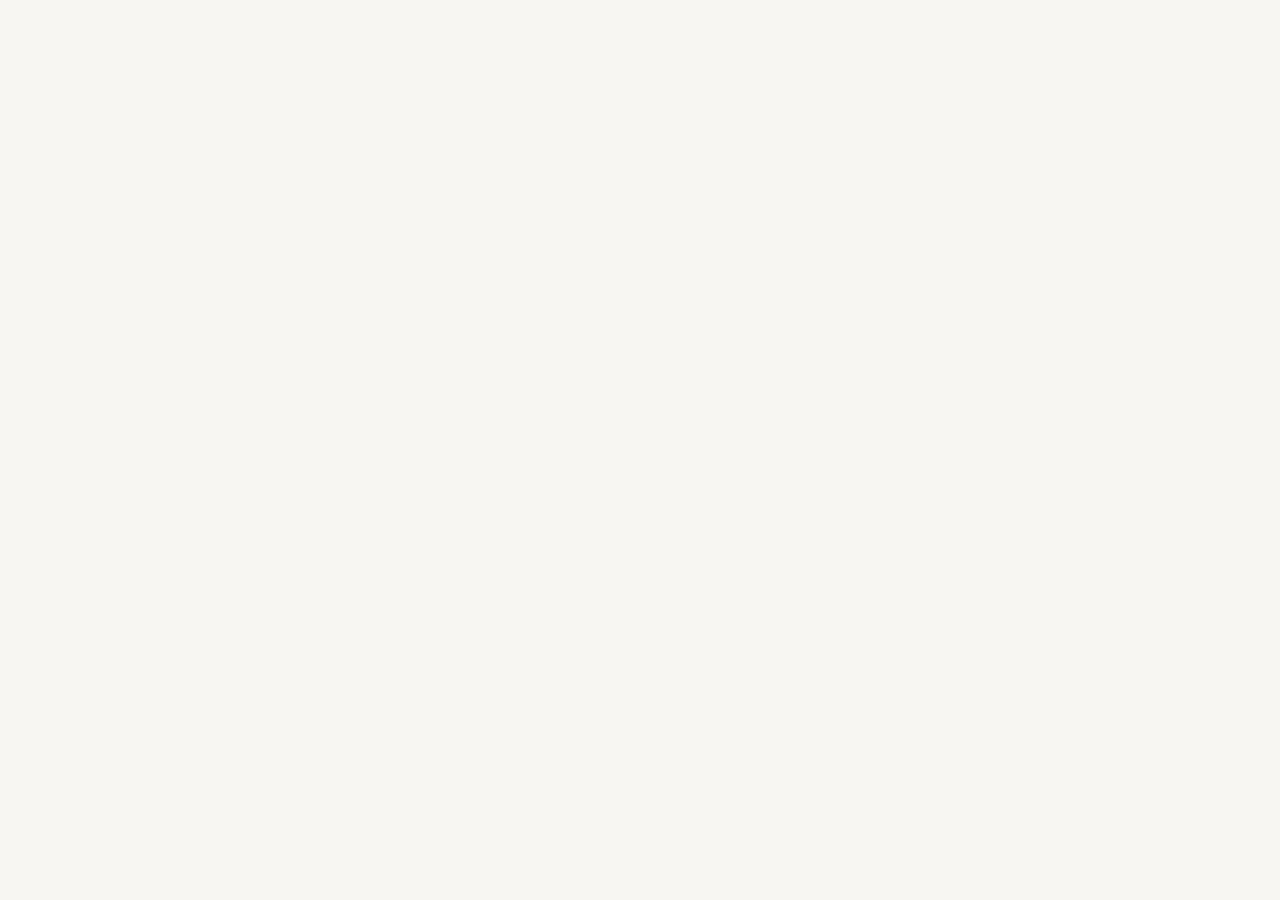
==== public/GRE-Studio-Full.html @ 70015605 "feat: initialize GRE study suite application Bootstrap project structure with React 19, Tailwind CSS" ====
<!doctype html>
<html lang="en">
  <head>
    <meta charset="UTF-8" />
    <meta name="viewport" content="width=device-width, initial-scale=1.0" />
    <title>GRE Quant &amp; Verbal Studio — Monthly Test Bank &amp; Error Log</title>
    <meta name="description" content="Local-first GRE preparation suite featuring 78 monthly mock tests (March–October 2026, 4,291 questions), Timed &amp; Untimed modes, Error Log analytics, and per-question Study Notes." />
    <meta property="og:title" content="GRE Quant &amp; Verbal Studio — Monthly Test Bank &amp; Error Log" />
    <meta property="og:description" content="Local-first GRE preparation suite featuring 78 monthly mock tests (March–October 2026, 4,291 questions), Timed &amp; Untimed modes, Error Log analytics, and per-question Study Notes." />
    <meta property="og:type" content="website" />
    <meta name="twitter:card" content="summary_large_image" />
    <link rel="preconnect" href="https://fonts.googleapis.com" />
    <link rel="preconnect" href="https://fonts.gstatic.com" crossorigin />
    <link href="https://fonts.googleapis.com/css2?family=JetBrains+Mono:wght@400;500;600&family=Plus+Jakarta+Sans:wght@400;500;600;700&family=Source+Serif+4:ital,opsz,wght@0,8..60,400;0,8..60,600;1,8..60,400&display=swap" rel="stylesheet" />
    
    
  <style>
/*! tailwindcss v4.3.5 | MIT License | https://tailwindcss.com */
@layer properties {
  @supports (((-webkit-hyphens: none)) and (not (margin-trim: block))) or ((-moz-orient: inline) and (not (color: rgb(from red r g b)))) {
    *, :before, :after, ::backdrop {
      --tw-translate-x: 0;
      --tw-translate-y: 0;
      --tw-translate-z: 0;
      --tw-rotate-x: initial;
      --tw-rotate-y: initial;
      --tw-rotate-z: initial;
      --tw-skew-x: initial;
      --tw-skew-y: initial;
      --tw-space-y-reverse: 0;
      --tw-space-x-reverse: 0;
      --tw-divide-y-reverse: 0;
      --tw-border-style: solid;
      --tw-leading: initial;
      --tw-font-weight: initial;
      --tw-tracking: initial;
      --tw-shadow: 0 0 #0000;
      --tw-shadow-color: initial;
      --tw-shadow-alpha: 100%;
      --tw-inset-shadow: 0 0 #0000;
      --tw-inset-shadow-color: initial;
      --tw-inset-shadow-alpha: 100%;
      --tw-ring-color: initial;
      --tw-ring-shadow: 0 0 #0000;
      --tw-inset-ring-color: initial;
      --tw-inset-ring-shadow: 0 0 #0000;
      --tw-ring-inset: initial;
      --tw-ring-offset-width: 0px;
      --tw-ring-offset-color: #fff;
      --tw-ring-offset-shadow: 0 0 #0000;
      --tw-outline-style: solid;
      --tw-blur: initial;
      --tw-brightness: initial;
      --tw-contrast: initial;
      --tw-grayscale: initial;
      --tw-hue-rotate: initial;
      --tw-invert: initial;
      --tw-opacity: initial;
      --tw-saturate: initial;
      --tw-sepia: initial;
      --tw-drop-shadow: initial;
      --tw-drop-shadow-color: initial;
      --tw-drop-shadow-alpha: 100%;
      --tw-drop-shadow-size: initial;
      --tw-backdrop-blur: initial;
      --tw-backdrop-brightness: initial;
      --tw-backdrop-contrast: initial;
      --tw-backdrop-grayscale: initial;
      --tw-backdrop-hue-rotate: initial;
      --tw-backdrop-invert: initial;
      --tw-backdrop-opacity: initial;
      --tw-backdrop-saturate: initial;
      --tw-backdrop-sepia: initial;
      --tw-scale-x: 1;
      --tw-scale-y: 1;
      --tw-scale-z: 1;
    }
  }
}

@layer theme {
  :root, :host {
    --font-sans: -apple-system, BlinkMacSystemFont, "Segoe UI", Roboto, "Helvetica Neue",
      "Noto Sans", Arial, sans-serif, "Apple Color Emoji", "Segoe UI Emoji",
      "Segoe UI Symbol", "Noto Color Emoji";
    --font-serif: ui-serif, Georgia, Cambria, "Times New Roman", Times, serif;
    --font-mono: ui-monospace, SFMono-Regular, Menlo, Monaco, Consolas, "Liberation Mono",
      "Courier New", monospace;
    --color-amber-200: oklch(92.4% .12 95.746);
    --color-amber-300: oklch(87.9% .169 91.605);
    --color-amber-400: oklch(82.8% .189 84.429);
    --color-amber-500: oklch(76.9% .188 70.08);
    --color-amber-600: oklch(66.6% .179 58.318);
    --color-amber-800: oklch(47.3% .137 46.201);
    --color-amber-900: oklch(41.4% .112 45.904);
    --color-amber-950: oklch(27.9% .077 45.635);
    --color-emerald-50: oklch(97.9% .021 166.113);
    --color-emerald-100: oklch(95% .052 163.051);
    --color-emerald-200: oklch(90.5% .093 164.15);
    --color-emerald-300: oklch(84.5% .143 164.978);
    --color-emerald-400: oklch(76.5% .177 163.223);
    --color-emerald-500: oklch(69.6% .17 162.48);
    --color-emerald-600: oklch(59.6% .145 163.225);
    --color-emerald-700: oklch(50.8% .118 165.612);
    --color-emerald-800: oklch(43.2% .095 166.913);
    --color-emerald-900: oklch(37.8% .077 168.94);
    --color-emerald-950: oklch(26.2% .051 172.552);
    --color-sky-50: oklch(97.7% .013 236.62);
    --color-sky-100: oklch(95.1% .026 236.824);
    --color-sky-200: oklch(90.1% .058 230.902);
    --color-sky-300: oklch(82.8% .111 230.318);
    --color-sky-400: oklch(74.6% .16 232.661);
    --color-sky-500: oklch(68.5% .169 237.323);
    --color-sky-600: oklch(58.8% .158 241.966);
    --color-sky-700: oklch(50% .134 242.749);
    --color-sky-800: oklch(44.3% .11 240.79);
    --color-sky-900: oklch(39.1% .09 240.876);
    --color-sky-950: oklch(29.3% .066 243.157);
    --color-blue-400: oklch(70.7% .165 254.624);
    --color-blue-500: oklch(62.3% .214 259.815);
    --color-blue-600: oklch(54.6% .245 262.881);
    --color-blue-800: oklch(42.4% .199 265.638);
    --color-blue-900: oklch(37.9% .146 265.522);
    --color-blue-950: oklch(28.2% .091 267.935);
    --color-rose-50: oklch(96.9% .015 12.422);
    --color-rose-100: oklch(94.1% .03 12.58);
    --color-rose-200: oklch(89.2% .058 10.001);
    --color-rose-300: oklch(81% .117 11.638);
    --color-rose-400: oklch(71.2% .194 13.428);
    --color-rose-500: oklch(64.5% .246 16.439);
    --color-rose-600: oklch(58.6% .253 17.585);
    --color-rose-700: oklch(51.4% .222 16.935);
    --color-rose-800: oklch(45.5% .188 13.697);
    --color-rose-900: oklch(41% .159 10.272);
    --color-rose-950: oklch(27.1% .105 12.094);
    --color-slate-50: oklch(98.4% .003 247.858);
    --color-slate-100: oklch(96.8% .007 247.896);
    --color-slate-200: oklch(92.9% .013 255.508);
    --color-slate-300: oklch(86.9% .022 252.894);
    --color-slate-400: oklch(70.4% .04 256.788);
    --color-slate-500: oklch(55.4% .046 257.417);
    --color-slate-600: oklch(44.6% .043 257.281);
    --color-slate-700: oklch(37.2% .044 257.287);
    --color-slate-800: oklch(27.9% .041 260.031);
    --color-slate-900: oklch(20.8% .042 265.755);
    --color-slate-950: oklch(12.9% .042 264.695);
    --color-white: #fff;
    --spacing: .25rem;
    --container-md: 28rem;
    --container-lg: 32rem;
    --container-xl: 36rem;
    --container-2xl: 42rem;
    --container-3xl: 48rem;
    --container-4xl: 56rem;
    --container-6xl: 72rem;
    --container-7xl: 80rem;
    --text-xs: .75rem;
    --text-xs--line-height: calc(1 / .75);
    --text-sm: .875rem;
    --text-sm--line-height: calc(1.25 / .875);
    --text-base: 1rem;
    --text-base--line-height: calc(1.5 / 1);
    --text-lg: 1.125rem;
    --text-lg--line-height: calc(1.75 / 1.125);
    --text-2xl: 1.5rem;
    --text-2xl--line-height: calc(2 / 1.5);
    --text-3xl: 1.875rem;
    --text-3xl--line-height: calc(2.25 / 1.875);
    --font-weight-normal: 400;
    --font-weight-medium: 500;
    --font-weight-semibold: 600;
    --font-weight-bold: 700;
    --tracking-tight: -.025em;
    --tracking-wide: .025em;
    --leading-snug: 1.375;
    --leading-relaxed: 1.625;
    --radius-md: .375rem;
    --radius-lg: .5rem;
    --radius-xl: .75rem;
    --animate-pulse: pulse 2s cubic-bezier(.4, 0, .6, 1) infinite;
    --blur-xs: 4px;
    --default-transition-duration: .15s;
    --default-transition-timing-function: cubic-bezier(.4, 0, .2, 1);
    --default-font-family: var(--font-sans);
    --default-mono-font-family: var(--font-mono);
  }
}

@layer base {
  *, :after, :before, ::backdrop {
    box-sizing: border-box;
    border: 0 solid;
    margin: 0;
    padding: 0;
  }

  ::file-selector-button {
    box-sizing: border-box;
    border: 0 solid;
    margin: 0;
    padding: 0;
  }

  html, :host {
    -webkit-text-size-adjust: 100%;
    tab-size: 4;
    line-height: 1.5;
    font-family: var(--default-font-family, -apple-system, BlinkMacSystemFont, "Segoe UI", Roboto, "Helvetica Neue", "Noto Sans", Arial, sans-serif, "Apple Color Emoji", "Segoe UI Emoji", "Segoe UI Symbol", "Noto Color Emoji");
    font-feature-settings: var(--default-font-feature-settings, normal);
    font-variation-settings: var(--default-font-variation-settings, normal);
    -webkit-tap-highlight-color: transparent;
  }

  hr {
    height: 0;
    color: inherit;
    border-top-width: 1px;
  }

  abbr:where([title]) {
    -webkit-text-decoration: underline dotted;
    text-decoration: underline dotted;
  }

  h1, h2, h3, h4, h5, h6 {
    font-size: inherit;
    font-weight: inherit;
  }

  a {
    color: inherit;
    -webkit-text-decoration: inherit;
    -webkit-text-decoration: inherit;
    -webkit-text-decoration: inherit;
    text-decoration: inherit;
  }

  b, strong {
    font-weight: bolder;
  }

  code, kbd, samp, pre {
    font-family: var(--default-mono-font-family, ui-monospace, SFMono-Regular, Menlo, Monaco, Consolas, "Liberation Mono", "Courier New", monospace);
    font-feature-settings: var(--default-mono-font-feature-settings, normal);
    font-variation-settings: var(--default-mono-font-variation-settings, normal);
    font-size: 1em;
  }

  small {
    font-size: 80%;
  }

  sub, sup {
    vertical-align: baseline;
    font-size: 75%;
    line-height: 0;
    position: relative;
  }

  sub {
    bottom: -.25em;
  }

  sup {
    top: -.5em;
  }

  table {
    text-indent: 0;
    border-color: inherit;
    border-collapse: collapse;
  }

  :-moz-focusring:where(:not(iframe)) {
    outline: auto;
  }

  progress {
    vertical-align: baseline;
  }

  summary {
    display: list-item;
  }

  ol, ul, menu {
    list-style: none;
  }

  img, svg, video, canvas, audio, iframe, embed, object {
    vertical-align: middle;
    display: block;
  }

  img, video {
    max-width: 100%;
    height: auto;
  }

  button, input, select, optgroup, textarea {
    font: inherit;
    font-feature-settings: inherit;
    font-variation-settings: inherit;
    letter-spacing: inherit;
    color: inherit;
    opacity: 1;
    background-color: #0000;
    border-radius: 0;
  }

  ::file-selector-button {
    font: inherit;
    font-feature-settings: inherit;
    font-variation-settings: inherit;
    letter-spacing: inherit;
    color: inherit;
    opacity: 1;
    background-color: #0000;
    border-radius: 0;
  }

  :where(select:is([multiple], [size])) optgroup {
    font-weight: bolder;
  }

  :where(select:is([multiple], [size])) optgroup option {
    padding-inline-start: 20px;
  }

  ::file-selector-button {
    margin-inline-end: 4px;
  }

  ::placeholder {
    opacity: 1;
  }

  @supports (not ((-webkit-appearance: -apple-pay-button))) or (contain-intrinsic-size: 1px) {
    ::placeholder {
      color: currentColor;
    }

    @supports (color: color-mix(in lab, red, red)) {
      ::placeholder {
        color: color-mix(in oklab, currentcolor 50%, transparent);
      }
    }
  }

  textarea {
    resize: vertical;
  }

  ::-webkit-search-decoration {
    -webkit-appearance: none;
  }

  ::-webkit-date-and-time-value {
    min-height: 1lh;
    text-align: inherit;
  }

  ::-webkit-datetime-edit {
    display: inline-flex;
  }

  ::-webkit-datetime-edit-fields-wrapper {
    padding: 0;
  }

  ::-webkit-datetime-edit {
    padding-block: 0;
  }

  ::-webkit-datetime-edit-year-field {
    padding-block: 0;
  }

  ::-webkit-datetime-edit-month-field {
    padding-block: 0;
  }

  ::-webkit-datetime-edit-day-field {
    padding-block: 0;
  }

  ::-webkit-datetime-edit-hour-field {
    padding-block: 0;
  }

  ::-webkit-datetime-edit-minute-field {
    padding-block: 0;
  }

  ::-webkit-datetime-edit-second-field {
    padding-block: 0;
  }

  ::-webkit-datetime-edit-millisecond-field {
    padding-block: 0;
  }

  ::-webkit-datetime-edit-meridiem-field {
    padding-block: 0;
  }

  ::-webkit-calendar-picker-indicator {
    line-height: 1;
  }

  :-moz-ui-invalid {
    box-shadow: none;
  }

  button, input:where([type="button"], [type="reset"], [type="submit"]) {
    appearance: button;
  }

  ::file-selector-button {
    appearance: button;
  }

  ::-webkit-inner-spin-button {
    height: auto;
  }

  ::-webkit-outer-spin-button {
    height: auto;
  }

  [hidden]:where(:not([hidden="until-found"])) {
    display: none !important;
  }

  :root {
    --font-sans: "Plus Jakarta Sans", -apple-system, BlinkMacSystemFont, sans-serif;
    --font-serif: "Source Serif 4", Georgia, Cambria, serif;
    --font-mono: "JetBrains Mono", monospace;
  }

  body {
    font-family: var(--font-sans);
    color: #14181f;
    -webkit-font-smoothing: antialiased;
    text-rendering: optimizelegibility;
    background-color: #f7f6f2;
  }

  .dark body {
    color: #ecf0f5;
    background-color: #0e1117;
  }
}

@layer components;

@layer utilities {
  .collapse {
    visibility: collapse;
  }

  .visible {
    visibility: visible;
  }

  .absolute {
    position: absolute;
  }

  .fixed {
    position: fixed;
  }

  .relative {
    position: relative;
  }

  .static {
    position: static;
  }

  .sticky {
    position: sticky;
  }

  .inset-0 {
    inset: 0;
  }

  .-top-1 {
    top: calc(var(--spacing) * -1);
  }

  .top-0 {
    top: 0;
  }

  .top-1 {
    top: var(--spacing);
  }

  .top-1\/2 {
    top: 50%;
  }

  .-right-1 {
    right: calc(var(--spacing) * -1);
  }

  .right-6 {
    right: calc(var(--spacing) * 6);
  }

  .bottom-0 {
    bottom: 0;
  }

  .bottom-20 {
    bottom: calc(var(--spacing) * 20);
  }

  .left-3 {
    left: calc(var(--spacing) * 3);
  }

  .isolate {
    isolation: isolate;
  }

  .z-30 {
    z-index: 30;
  }

  .z-40 {
    z-index: 40;
  }

  .z-50 {
    z-index: 50;
  }

  .col-span-2 {
    grid-column: span 2 / span 2;
  }

  .row-span-2 {
    grid-row: span 2 / span 2;
  }

  .container {
    width: 100%;
  }

  @media (min-width: 40rem) {
    .container {
      max-width: 40rem;
    }
  }

  @media (min-width: 48rem) {
    .container {
      max-width: 48rem;
    }
  }

  @media (min-width: 64rem) {
    .container {
      max-width: 64rem;
    }
  }

  @media (min-width: 80rem) {
    .container {
      max-width: 80rem;
    }
  }

  @media (min-width: 96rem) {
    .container {
      max-width: 96rem;
    }
  }

  .mx-auto {
    margin-inline: auto;
  }

  .mt-0 {
    margin-top: 0;
  }

  .mt-0\.5 {
    margin-top: calc(var(--spacing) * .5);
  }

  .mt-1 {
    margin-top: var(--spacing);
  }

  .mt-1\.5 {
    margin-top: calc(var(--spacing) * 1.5);
  }

  .mt-2 {
    margin-top: calc(var(--spacing) * 2);
  }

  .mt-2\.5 {
    margin-top: calc(var(--spacing) * 2.5);
  }

  .mt-3 {
    margin-top: calc(var(--spacing) * 3);
  }

  .mt-4 {
    margin-top: calc(var(--spacing) * 4);
  }

  .mt-6 {
    margin-top: calc(var(--spacing) * 6);
  }

  .mr-1 {
    margin-right: var(--spacing);
  }

  .mb-1 {
    margin-bottom: var(--spacing);
  }

  .mb-1\.5 {
    margin-bottom: calc(var(--spacing) * 1.5);
  }

  .mb-2 {
    margin-bottom: calc(var(--spacing) * 2);
  }

  .mb-3 {
    margin-bottom: calc(var(--spacing) * 3);
  }

  .mb-3\.5 {
    margin-bottom: calc(var(--spacing) * 3.5);
  }

  .mb-4 {
    margin-bottom: calc(var(--spacing) * 4);
  }

  .block {
    display: block;
  }

  .contents {
    display: contents;
  }

  .flex {
    display: flex;
  }

  .grid {
    display: grid;
  }

  .hidden {
    display: none;
  }

  .inline {
    display: inline;
  }

  .inline-block {
    display: inline-block;
  }

  .inline-flex {
    display: inline-flex;
  }

  .table {
    display: table;
  }

  .h-0 {
    height: 0;
  }

  .h-0\.5 {
    height: calc(var(--spacing) * .5);
  }

  .h-2\.5 {
    height: calc(var(--spacing) * 2.5);
  }

  .h-3 {
    height: calc(var(--spacing) * 3);
  }

  .h-3\.5 {
    height: calc(var(--spacing) * 3.5);
  }

  .h-4 {
    height: calc(var(--spacing) * 4);
  }

  .h-5 {
    height: calc(var(--spacing) * 5);
  }

  .h-6 {
    height: calc(var(--spacing) * 6);
  }

  .h-7 {
    height: calc(var(--spacing) * 7);
  }

  .h-8 {
    height: calc(var(--spacing) * 8);
  }

  .h-9 {
    height: calc(var(--spacing) * 9);
  }

  .h-10 {
    height: calc(var(--spacing) * 10);
  }

  .h-40 {
    height: calc(var(--spacing) * 40);
  }

  .h-44 {
    height: calc(var(--spacing) * 44);
  }

  .h-48 {
    height: calc(var(--spacing) * 48);
  }

  .h-84 {
    height: calc(var(--spacing) * 84);
  }

  .h-120 {
    height: calc(var(--spacing) * 120);
  }

  .h-\[22px\] {
    height: 22px;
  }

  .h-auto {
    height: auto;
  }

  .max-h-\[85vh\] {
    max-height: 85vh;
  }

  .max-h-\[90vh\] {
    max-height: 90vh;
  }

  .min-h-\[360px\] {
    min-height: 360px;
  }

  .min-h-\[380px\] {
    min-height: 380px;
  }

  .min-h-screen {
    min-height: 100vh;
  }

  .w-2\.5 {
    width: calc(var(--spacing) * 2.5);
  }

  .w-3 {
    width: calc(var(--spacing) * 3);
  }

  .w-3\.5 {
    width: calc(var(--spacing) * 3.5);
  }

  .w-4 {
    width: calc(var(--spacing) * 4);
  }

  .w-5 {
    width: calc(var(--spacing) * 5);
  }

  .w-6 {
    width: calc(var(--spacing) * 6);
  }

  .w-7 {
    width: calc(var(--spacing) * 7);
  }

  .w-8 {
    width: calc(var(--spacing) * 8);
  }

  .w-24 {
    width: calc(var(--spacing) * 24);
  }

  .w-32 {
    width: calc(var(--spacing) * 32);
  }

  .w-40 {
    width: calc(var(--spacing) * 40);
  }

  .w-44 {
    width: calc(var(--spacing) * 44);
  }

  .w-72 {
    width: calc(var(--spacing) * 72);
  }

  .w-full {
    width: 100%;
  }

  .w-px {
    width: 1px;
  }

  .max-w-2xl {
    max-width: var(--container-2xl);
  }

  .max-w-3xl {
    max-width: var(--container-3xl);
  }

  .max-w-4xl {
    max-width: var(--container-4xl);
  }

  .max-w-6xl {
    max-width: var(--container-6xl);
  }

  .max-w-7xl {
    max-width: var(--container-7xl);
  }

  .max-w-\[1380px\] {
    max-width: 1380px;
  }

  .max-w-full {
    max-width: 100%;
  }

  .max-w-lg {
    max-width: var(--container-lg);
  }

  .max-w-md {
    max-width: var(--container-md);
  }

  .max-w-xl {
    max-width: var(--container-xl);
  }

  .min-w-0 {
    min-width: 0;
  }

  .min-w-\[22px\] {
    min-width: 22px;
  }

  .min-w-\[260px\] {
    min-width: 260px;
  }

  .min-w-\[280px\] {
    min-width: 280px;
  }

  .flex-1 {
    flex: 1;
  }

  .flex-shrink, .shrink {
    flex-shrink: 1;
  }

  .shrink-0 {
    flex-shrink: 0;
  }

  .flex-grow, .grow {
    flex-grow: 1;
  }

  .border-collapse {
    border-collapse: collapse;
  }

  .-translate-y-1 {
    --tw-translate-y: calc(var(--spacing) * -1);
    translate: var(--tw-translate-x) var(--tw-translate-y);
  }

  .-translate-y-1\/2 {
    --tw-translate-y: calc(calc(1 / 2 * 100%) * -1);
    translate: var(--tw-translate-x) var(--tw-translate-y);
  }

  .transform {
    transform: var(--tw-rotate-x, ) var(--tw-rotate-y, ) var(--tw-rotate-z, ) var(--tw-skew-x, ) var(--tw-skew-y, );
  }

  .animate-pulse {
    animation: var(--animate-pulse);
  }

  .cursor-pointer {
    cursor: pointer;
  }

  .resize {
    resize: both;
  }

  .resize-y {
    resize: vertical;
  }

  .grid-cols-1 {
    grid-template-columns: repeat(1, minmax(0, 1fr));
  }

  .grid-cols-2 {
    grid-template-columns: repeat(2, minmax(0, 1fr));
  }

  .grid-cols-3 {
    grid-template-columns: repeat(3, minmax(0, 1fr));
  }

  .grid-cols-4 {
    grid-template-columns: repeat(4, minmax(0, 1fr));
  }

  .grid-cols-5 {
    grid-template-columns: repeat(5, minmax(0, 1fr));
  }

  .flex-col {
    flex-direction: column;
  }

  .flex-wrap {
    flex-wrap: wrap;
  }

  .items-center {
    align-items: center;
  }

  .items-start {
    align-items: flex-start;
  }

  .items-stretch {
    align-items: stretch;
  }

  .justify-between {
    justify-content: space-between;
  }

  .justify-center {
    justify-content: center;
  }

  .justify-end {
    justify-content: flex-end;
  }

  .gap-1 {
    gap: var(--spacing);
  }

  .gap-1\.5 {
    gap: calc(var(--spacing) * 1.5);
  }

  .gap-2 {
    gap: calc(var(--spacing) * 2);
  }

  .gap-2\.5 {
    gap: calc(var(--spacing) * 2.5);
  }

  .gap-3 {
    gap: calc(var(--spacing) * 3);
  }

  .gap-4 {
    gap: calc(var(--spacing) * 4);
  }

  .gap-5 {
    gap: calc(var(--spacing) * 5);
  }

  .gap-6 {
    gap: calc(var(--spacing) * 6);
  }

  .gap-8 {
    gap: calc(var(--spacing) * 8);
  }

  :where(.space-y-1 > :not(:last-child)) {
    --tw-space-y-reverse: 0;
    margin-block-start: calc(var(--spacing) * var(--tw-space-y-reverse));
    margin-block-end: calc(var(--spacing) * calc(1 - var(--tw-space-y-reverse)));
  }

  :where(.space-y-1\.5 > :not(:last-child)) {
    --tw-space-y-reverse: 0;
    margin-block-start: calc(calc(var(--spacing) * 1.5) * var(--tw-space-y-reverse));
    margin-block-end: calc(calc(var(--spacing) * 1.5) * calc(1 - var(--tw-space-y-reverse)));
  }

  :where(.space-y-2 > :not(:last-child)) {
    --tw-space-y-reverse: 0;
    margin-block-start: calc(calc(var(--spacing) * 2) * var(--tw-space-y-reverse));
    margin-block-end: calc(calc(var(--spacing) * 2) * calc(1 - var(--tw-space-y-reverse)));
  }

  :where(.space-y-2\.5 > :not(:last-child)) {
    --tw-space-y-reverse: 0;
    margin-block-start: calc(calc(var(--spacing) * 2.5) * var(--tw-space-y-reverse));
    margin-block-end: calc(calc(var(--spacing) * 2.5) * calc(1 - var(--tw-space-y-reverse)));
  }

  :where(.space-y-3 > :not(:last-child)) {
    --tw-space-y-reverse: 0;
    margin-block-start: calc(calc(var(--spacing) * 3) * var(--tw-space-y-reverse));
    margin-block-end: calc(calc(var(--spacing) * 3) * calc(1 - var(--tw-space-y-reverse)));
  }

  :where(.space-y-3\.5 > :not(:last-child)) {
    --tw-space-y-reverse: 0;
    margin-block-start: calc(calc(var(--spacing) * 3.5) * var(--tw-space-y-reverse));
    margin-block-end: calc(calc(var(--spacing) * 3.5) * calc(1 - var(--tw-space-y-reverse)));
  }

  :where(.space-y-4 > :not(:last-child)) {
    --tw-space-y-reverse: 0;
    margin-block-start: calc(calc(var(--spacing) * 4) * var(--tw-space-y-reverse));
    margin-block-end: calc(calc(var(--spacing) * 4) * calc(1 - var(--tw-space-y-reverse)));
  }

  :where(.space-y-5 > :not(:last-child)) {
    --tw-space-y-reverse: 0;
    margin-block-start: calc(calc(var(--spacing) * 5) * var(--tw-space-y-reverse));
    margin-block-end: calc(calc(var(--spacing) * 5) * calc(1 - var(--tw-space-y-reverse)));
  }

  :where(.space-y-6 > :not(:last-child)) {
    --tw-space-y-reverse: 0;
    margin-block-start: calc(calc(var(--spacing) * 6) * var(--tw-space-y-reverse));
    margin-block-end: calc(calc(var(--spacing) * 6) * calc(1 - var(--tw-space-y-reverse)));
  }

  :where(.space-y-7 > :not(:last-child)) {
    --tw-space-y-reverse: 0;
    margin-block-start: calc(calc(var(--spacing) * 7) * var(--tw-space-y-reverse));
    margin-block-end: calc(calc(var(--spacing) * 7) * calc(1 - var(--tw-space-y-reverse)));
  }

  :where(.space-y-8 > :not(:last-child)) {
    --tw-space-y-reverse: 0;
    margin-block-start: calc(calc(var(--spacing) * 8) * var(--tw-space-y-reverse));
    margin-block-end: calc(calc(var(--spacing) * 8) * calc(1 - var(--tw-space-y-reverse)));
  }

  .gap-x-3 {
    column-gap: calc(var(--spacing) * 3);
  }

  .gap-x-4 {
    column-gap: calc(var(--spacing) * 4);
  }

  :where(.space-x-1 > :not(:last-child)) {
    --tw-space-x-reverse: 0;
    margin-inline-start: calc(var(--spacing) * var(--tw-space-x-reverse));
    margin-inline-end: calc(var(--spacing) * calc(1 - var(--tw-space-x-reverse)));
  }

  .gap-y-1 {
    row-gap: var(--spacing);
  }

  .gap-y-1\.5 {
    row-gap: calc(var(--spacing) * 1.5);
  }

  :where(.divide-y > :not(:last-child)) {
    --tw-divide-y-reverse: 0;
    border-bottom-style: var(--tw-border-style);
    border-top-style: var(--tw-border-style);
    border-top-width: calc(1px * var(--tw-divide-y-reverse));
    border-bottom-width: calc(1px * calc(1 - var(--tw-divide-y-reverse)));
  }

  :where(.divide-\[\#E4E2DC\] > :not(:last-child)) {
    border-color: #e4e2dc;
  }

  :where(.divide-slate-200 > :not(:last-child)) {
    border-color: var(--color-slate-200);
  }

  .truncate {
    text-overflow: ellipsis;
    white-space: nowrap;
    overflow: hidden;
  }

  .overflow-auto {
    overflow: auto;
  }

  .overflow-hidden {
    overflow: hidden;
  }

  .overflow-x-auto {
    overflow-x: auto;
  }

  .overflow-y-auto {
    overflow-y: auto;
  }

  .rounded {
    border-radius: .25rem;
  }

  .rounded-full {
    border-radius: 2147483647px;
  }

  .rounded-lg {
    border-radius: var(--radius-lg);
  }

  .rounded-md {
    border-radius: var(--radius-md);
  }

  .rounded-xl {
    border-radius: var(--radius-xl);
  }

  .rounded-t-xl {
    border-top-left-radius: var(--radius-xl);
    border-top-right-radius: var(--radius-xl);
  }

  .border {
    border-style: var(--tw-border-style);
    border-width: 1px;
  }

  .border-t {
    border-top-style: var(--tw-border-style);
    border-top-width: 1px;
  }

  .border-b {
    border-bottom-style: var(--tw-border-style);
    border-bottom-width: 1px;
  }

  .border-dashed {
    --tw-border-style: dashed;
    border-style: dashed;
  }

  .border-\[\#1E3A5F\] {
    border-color: #1e3a5f;
  }

  .border-\[\#D8D5CC\] {
    border-color: #d8d5cc;
  }

  .border-\[\#E4E2DC\] {
    border-color: #e4e2dc;
  }

  .border-amber-400\/60 {
    border-color: #fcbb0099;
  }

  @supports (color: color-mix(in lab, red, red)) {
    .border-amber-400\/60 {
      border-color: color-mix(in oklab, var(--color-amber-400) 60%, transparent);
    }
  }

  .border-amber-500 {
    border-color: var(--color-amber-500);
  }

  .border-amber-500\/50 {
    border-color: #f99c0080;
  }

  @supports (color: color-mix(in lab, red, red)) {
    .border-amber-500\/50 {
      border-color: color-mix(in oklab, var(--color-amber-500) 50%, transparent);
    }
  }

  .border-amber-800 {
    border-color: var(--color-amber-800);
  }

  .border-amber-800\/40 {
    border-color: #953d0066;
  }

  @supports (color: color-mix(in lab, red, red)) {
    .border-amber-800\/40 {
      border-color: color-mix(in oklab, var(--color-amber-800) 40%, transparent);
    }
  }

  .border-emerald-400 {
    border-color: var(--color-emerald-400);
  }

  .border-emerald-400\/60 {
    border-color: #00d29499;
  }

  @supports (color: color-mix(in lab, red, red)) {
    .border-emerald-400\/60 {
      border-color: color-mix(in oklab, var(--color-emerald-400) 60%, transparent);
    }
  }

  .border-emerald-500 {
    border-color: var(--color-emerald-500);
  }

  .border-emerald-500\/40 {
    border-color: #00bb7f66;
  }

  @supports (color: color-mix(in lab, red, red)) {
    .border-emerald-500\/40 {
      border-color: color-mix(in oklab, var(--color-emerald-500) 40%, transparent);
    }
  }

  .border-emerald-500\/50 {
    border-color: #00bb7f80;
  }

  @supports (color: color-mix(in lab, red, red)) {
    .border-emerald-500\/50 {
      border-color: color-mix(in oklab, var(--color-emerald-500) 50%, transparent);
    }
  }

  .border-emerald-500\/60 {
    border-color: #00bb7f99;
  }

  @supports (color: color-mix(in lab, red, red)) {
    .border-emerald-500\/60 {
      border-color: color-mix(in oklab, var(--color-emerald-500) 60%, transparent);
    }
  }

  .border-emerald-600 {
    border-color: var(--color-emerald-600);
  }

  .border-emerald-600\/30 {
    border-color: #0097674d;
  }

  @supports (color: color-mix(in lab, red, red)) {
    .border-emerald-600\/30 {
      border-color: color-mix(in oklab, var(--color-emerald-600) 30%, transparent);
    }
  }

  .border-emerald-600\/50 {
    border-color: #00976780;
  }

  @supports (color: color-mix(in lab, red, red)) {
    .border-emerald-600\/50 {
      border-color: color-mix(in oklab, var(--color-emerald-600) 50%, transparent);
    }
  }

  .border-emerald-600\/60 {
    border-color: #00976799;
  }

  @supports (color: color-mix(in lab, red, red)) {
    .border-emerald-600\/60 {
      border-color: color-mix(in oklab, var(--color-emerald-600) 60%, transparent);
    }
  }

  .border-emerald-700 {
    border-color: var(--color-emerald-700);
  }

  .border-rose-400 {
    border-color: var(--color-rose-400);
  }

  .border-rose-400\/60 {
    border-color: #ff667f99;
  }

  @supports (color: color-mix(in lab, red, red)) {
    .border-rose-400\/60 {
      border-color: color-mix(in oklab, var(--color-rose-400) 60%, transparent);
    }
  }

  .border-rose-500 {
    border-color: var(--color-rose-500);
  }

  .border-rose-500\/40 {
    border-color: #ff235766;
  }

  @supports (color: color-mix(in lab, red, red)) {
    .border-rose-500\/40 {
      border-color: color-mix(in oklab, var(--color-rose-500) 40%, transparent);
    }
  }

  .border-rose-500\/50 {
    border-color: #ff235780;
  }

  @supports (color: color-mix(in lab, red, red)) {
    .border-rose-500\/50 {
      border-color: color-mix(in oklab, var(--color-rose-500) 50%, transparent);
    }
  }

  .border-rose-500\/60 {
    border-color: #ff235799;
  }

  @supports (color: color-mix(in lab, red, red)) {
    .border-rose-500\/60 {
      border-color: color-mix(in oklab, var(--color-rose-500) 60%, transparent);
    }
  }

  .border-rose-600 {
    border-color: var(--color-rose-600);
  }

  .border-rose-600\/50 {
    border-color: #e7004480;
  }

  @supports (color: color-mix(in lab, red, red)) {
    .border-rose-600\/50 {
      border-color: color-mix(in oklab, var(--color-rose-600) 50%, transparent);
    }
  }

  .border-rose-600\/60 {
    border-color: #e7004499;
  }

  @supports (color: color-mix(in lab, red, red)) {
    .border-rose-600\/60 {
      border-color: color-mix(in oklab, var(--color-rose-600) 60%, transparent);
    }
  }

  .border-rose-700 {
    border-color: var(--color-rose-700);
  }

  .border-rose-800 {
    border-color: var(--color-rose-800);
  }

  .border-rose-800\/40 {
    border-color: #a3003766;
  }

  @supports (color: color-mix(in lab, red, red)) {
    .border-rose-800\/40 {
      border-color: color-mix(in oklab, var(--color-rose-800) 40%, transparent);
    }
  }

  .border-sky-400\/60 {
    border-color: #00bcfe99;
  }

  @supports (color: color-mix(in lab, red, red)) {
    .border-sky-400\/60 {
      border-color: color-mix(in oklab, var(--color-sky-400) 60%, transparent);
    }
  }

  .border-sky-500 {
    border-color: var(--color-sky-500);
  }

  .border-sky-500\/40 {
    border-color: #00a5ef66;
  }

  @supports (color: color-mix(in lab, red, red)) {
    .border-sky-500\/40 {
      border-color: color-mix(in oklab, var(--color-sky-500) 40%, transparent);
    }
  }

  .border-sky-500\/50 {
    border-color: #00a5ef80;
  }

  @supports (color: color-mix(in lab, red, red)) {
    .border-sky-500\/50 {
      border-color: color-mix(in oklab, var(--color-sky-500) 50%, transparent);
    }
  }

  .border-sky-600 {
    border-color: var(--color-sky-600);
  }

  .border-slate-100 {
    border-color: var(--color-slate-100);
  }

  .border-slate-200 {
    border-color: var(--color-slate-200);
  }

  .border-slate-200\/80 {
    border-color: #e2e8f0cc;
  }

  @supports (color: color-mix(in lab, red, red)) {
    .border-slate-200\/80 {
      border-color: color-mix(in oklab, var(--color-slate-200) 80%, transparent);
    }
  }

  .border-slate-300 {
    border-color: var(--color-slate-300);
  }

  .border-slate-700 {
    border-color: var(--color-slate-700);
  }

  .border-slate-800 {
    border-color: var(--color-slate-800);
  }

  .border-slate-800\/80 {
    border-color: #1d293dcc;
  }

  @supports (color: color-mix(in lab, red, red)) {
    .border-slate-800\/80 {
      border-color: color-mix(in oklab, var(--color-slate-800) 80%, transparent);
    }
  }

  .border-slate-900 {
    border-color: var(--color-slate-900);
  }

  .border-white {
    border-color: var(--color-white);
  }

  .border-white\/10 {
    border-color: #ffffff1a;
  }

  @supports (color: color-mix(in lab, red, red)) {
    .border-white\/10 {
      border-color: color-mix(in oklab, var(--color-white) 10%, transparent);
    }
  }

  .border-white\/15 {
    border-color: #ffffff26;
  }

  @supports (color: color-mix(in lab, red, red)) {
    .border-white\/15 {
      border-color: color-mix(in oklab, var(--color-white) 15%, transparent);
    }
  }

  .bg-\[\#0D1829\] {
    background-color: #0d1829;
  }

  .bg-\[\#1E3A5F\] {
    background-color: #1e3a5f;
  }

  .bg-\[\#1E3A5F\]\/15 {
    background-color: oklab(34.6182% -.0177443 -.0713795 / .15);
  }

  .bg-\[\#1E3A5F\]\/\[0\.05\] {
    background-color: oklab(34.6182% -.0177443 -.0713795 / .05);
  }

  .bg-\[\#14243B\] {
    background-color: #14243b;
  }

  .bg-\[\#EAE7DF\] {
    background-color: #eae7df;
  }

  .bg-\[\#F2F0EA\] {
    background-color: #f2f0ea;
  }

  .bg-\[\#F3F1EC\] {
    background-color: #f3f1ec;
  }

  .bg-\[\#F7F6F2\] {
    background-color: #f7f6f2;
  }

  .bg-\[\#F8FAFC\] {
    background-color: #f8fafc;
  }

  .bg-\[\#FAF9F6\] {
    background-color: #faf9f6;
  }

  .bg-amber-400 {
    background-color: var(--color-amber-400);
  }

  .bg-amber-500 {
    background-color: var(--color-amber-500);
  }

  .bg-amber-500\/20 {
    background-color: #f99c0033;
  }

  @supports (color: color-mix(in lab, red, red)) {
    .bg-amber-500\/20 {
      background-color: color-mix(in oklab, var(--color-amber-500) 20%, transparent);
    }
  }

  .bg-amber-500\/25 {
    background-color: #f99c0040;
  }

  @supports (color: color-mix(in lab, red, red)) {
    .bg-amber-500\/25 {
      background-color: color-mix(in oklab, var(--color-amber-500) 25%, transparent);
    }
  }

  .bg-amber-600 {
    background-color: var(--color-amber-600);
  }

  .bg-amber-950 {
    background-color: var(--color-amber-950);
  }

  .bg-amber-950\/70 {
    background-color: #461901b3;
  }

  @supports (color: color-mix(in lab, red, red)) {
    .bg-amber-950\/70 {
      background-color: color-mix(in oklab, var(--color-amber-950) 70%, transparent);
    }
  }

  .bg-emerald-50 {
    background-color: var(--color-emerald-50);
  }

  .bg-emerald-50\/40 {
    background-color: #ecfdf566;
  }

  @supports (color: color-mix(in lab, red, red)) {
    .bg-emerald-50\/40 {
      background-color: color-mix(in oklab, var(--color-emerald-50) 40%, transparent);
    }
  }

  .bg-emerald-50\/45 {
    background-color: #ecfdf573;
  }

  @supports (color: color-mix(in lab, red, red)) {
    .bg-emerald-50\/45 {
      background-color: color-mix(in oklab, var(--color-emerald-50) 45%, transparent);
    }
  }

  .bg-emerald-50\/70 {
    background-color: #ecfdf5b3;
  }

  @supports (color: color-mix(in lab, red, red)) {
    .bg-emerald-50\/70 {
      background-color: color-mix(in oklab, var(--color-emerald-50) 70%, transparent);
    }
  }

  .bg-emerald-50\/80 {
    background-color: #ecfdf5cc;
  }

  @supports (color: color-mix(in lab, red, red)) {
    .bg-emerald-50\/80 {
      background-color: color-mix(in oklab, var(--color-emerald-50) 80%, transparent);
    }
  }

  .bg-emerald-50\/85 {
    background-color: #ecfdf5d9;
  }

  @supports (color: color-mix(in lab, red, red)) {
    .bg-emerald-50\/85 {
      background-color: color-mix(in oklab, var(--color-emerald-50) 85%, transparent);
    }
  }

  .bg-emerald-50\/90 {
    background-color: #ecfdf5e6;
  }

  @supports (color: color-mix(in lab, red, red)) {
    .bg-emerald-50\/90 {
      background-color: color-mix(in oklab, var(--color-emerald-50) 90%, transparent);
    }
  }

  .bg-emerald-100 {
    background-color: var(--color-emerald-100);
  }

  .bg-emerald-200 {
    background-color: var(--color-emerald-200);
  }

  .bg-emerald-200\/90 {
    background-color: #a4f4cfe6;
  }

  @supports (color: color-mix(in lab, red, red)) {
    .bg-emerald-200\/90 {
      background-color: color-mix(in oklab, var(--color-emerald-200) 90%, transparent);
    }
  }

  .bg-emerald-600 {
    background-color: var(--color-emerald-600);
  }

  .bg-emerald-600\/20 {
    background-color: #00976733;
  }

  @supports (color: color-mix(in lab, red, red)) {
    .bg-emerald-600\/20 {
      background-color: color-mix(in oklab, var(--color-emerald-600) 20%, transparent);
    }
  }

  .bg-emerald-600\/25 {
    background-color: #00976740;
  }

  @supports (color: color-mix(in lab, red, red)) {
    .bg-emerald-600\/25 {
      background-color: color-mix(in oklab, var(--color-emerald-600) 25%, transparent);
    }
  }

  .bg-emerald-700 {
    background-color: var(--color-emerald-700);
  }

  .bg-rose-50 {
    background-color: var(--color-rose-50);
  }

  .bg-rose-50\/70 {
    background-color: #fff1f2b3;
  }

  @supports (color: color-mix(in lab, red, red)) {
    .bg-rose-50\/70 {
      background-color: color-mix(in oklab, var(--color-rose-50) 70%, transparent);
    }
  }

  .bg-rose-50\/80 {
    background-color: #fff1f2cc;
  }

  @supports (color: color-mix(in lab, red, red)) {
    .bg-rose-50\/80 {
      background-color: color-mix(in oklab, var(--color-rose-50) 80%, transparent);
    }
  }

  .bg-rose-50\/85 {
    background-color: #fff1f2d9;
  }

  @supports (color: color-mix(in lab, red, red)) {
    .bg-rose-50\/85 {
      background-color: color-mix(in oklab, var(--color-rose-50) 85%, transparent);
    }
  }

  .bg-rose-50\/90 {
    background-color: #fff1f2e6;
  }

  @supports (color: color-mix(in lab, red, red)) {
    .bg-rose-50\/90 {
      background-color: color-mix(in oklab, var(--color-rose-50) 90%, transparent);
    }
  }

  .bg-rose-100 {
    background-color: var(--color-rose-100);
  }

  .bg-rose-200 {
    background-color: var(--color-rose-200);
  }

  .bg-rose-200\/90 {
    background-color: #ffccd3e6;
  }

  @supports (color: color-mix(in lab, red, red)) {
    .bg-rose-200\/90 {
      background-color: color-mix(in oklab, var(--color-rose-200) 90%, transparent);
    }
  }

  .bg-rose-600 {
    background-color: var(--color-rose-600);
  }

  .bg-rose-600\/20 {
    background-color: #e7004433;
  }

  @supports (color: color-mix(in lab, red, red)) {
    .bg-rose-600\/20 {
      background-color: color-mix(in oklab, var(--color-rose-600) 20%, transparent);
    }
  }

  .bg-rose-600\/25 {
    background-color: #e7004440;
  }

  @supports (color: color-mix(in lab, red, red)) {
    .bg-rose-600\/25 {
      background-color: color-mix(in oklab, var(--color-rose-600) 25%, transparent);
    }
  }

  .bg-rose-700 {
    background-color: var(--color-rose-700);
  }

  .bg-rose-950 {
    background-color: var(--color-rose-950);
  }

  .bg-rose-950\/70 {
    background-color: #4d0218b3;
  }

  @supports (color: color-mix(in lab, red, red)) {
    .bg-rose-950\/70 {
      background-color: color-mix(in oklab, var(--color-rose-950) 70%, transparent);
    }
  }

  .bg-sky-50 {
    background-color: var(--color-sky-50);
  }

  .bg-sky-50\/70 {
    background-color: #f0f9ffb3;
  }

  @supports (color: color-mix(in lab, red, red)) {
    .bg-sky-50\/70 {
      background-color: color-mix(in oklab, var(--color-sky-50) 70%, transparent);
    }
  }

  .bg-sky-50\/80 {
    background-color: #f0f9ffcc;
  }

  @supports (color: color-mix(in lab, red, red)) {
    .bg-sky-50\/80 {
      background-color: color-mix(in oklab, var(--color-sky-50) 80%, transparent);
    }
  }

  .bg-sky-200 {
    background-color: var(--color-sky-200);
  }

  .bg-sky-500 {
    background-color: var(--color-sky-500);
  }

  .bg-sky-500\/20 {
    background-color: #00a5ef33;
  }

  @supports (color: color-mix(in lab, red, red)) {
    .bg-sky-500\/20 {
      background-color: color-mix(in oklab, var(--color-sky-500) 20%, transparent);
    }
  }

  .bg-sky-500\/25 {
    background-color: #00a5ef40;
  }

  @supports (color: color-mix(in lab, red, red)) {
    .bg-sky-500\/25 {
      background-color: color-mix(in oklab, var(--color-sky-500) 25%, transparent);
    }
  }

  .bg-sky-600 {
    background-color: var(--color-sky-600);
  }

  .bg-sky-600\/20 {
    background-color: #0084cc33;
  }

  @supports (color: color-mix(in lab, red, red)) {
    .bg-sky-600\/20 {
      background-color: color-mix(in oklab, var(--color-sky-600) 20%, transparent);
    }
  }

  .bg-sky-950 {
    background-color: var(--color-sky-950);
  }

  .bg-sky-950\/80 {
    background-color: #052f4acc;
  }

  @supports (color: color-mix(in lab, red, red)) {
    .bg-sky-950\/80 {
      background-color: color-mix(in oklab, var(--color-sky-950) 80%, transparent);
    }
  }

  .bg-slate-50 {
    background-color: var(--color-slate-50);
  }

  .bg-slate-50\/40 {
    background-color: #f8fafc66;
  }

  @supports (color: color-mix(in lab, red, red)) {
    .bg-slate-50\/40 {
      background-color: color-mix(in oklab, var(--color-slate-50) 40%, transparent);
    }
  }

  .bg-slate-50\/50 {
    background-color: #f8fafc80;
  }

  @supports (color: color-mix(in lab, red, red)) {
    .bg-slate-50\/50 {
      background-color: color-mix(in oklab, var(--color-slate-50) 50%, transparent);
    }
  }

  .bg-slate-50\/60 {
    background-color: #f8fafc99;
  }

  @supports (color: color-mix(in lab, red, red)) {
    .bg-slate-50\/60 {
      background-color: color-mix(in oklab, var(--color-slate-50) 60%, transparent);
    }
  }

  .bg-slate-50\/70 {
    background-color: #f8fafcb3;
  }

  @supports (color: color-mix(in lab, red, red)) {
    .bg-slate-50\/70 {
      background-color: color-mix(in oklab, var(--color-slate-50) 70%, transparent);
    }
  }

  .bg-slate-100 {
    background-color: var(--color-slate-100);
  }

  .bg-slate-200 {
    background-color: var(--color-slate-200);
  }

  .bg-slate-200\/70 {
    background-color: #e2e8f0b3;
  }

  @supports (color: color-mix(in lab, red, red)) {
    .bg-slate-200\/70 {
      background-color: color-mix(in oklab, var(--color-slate-200) 70%, transparent);
    }
  }

  .bg-slate-700 {
    background-color: var(--color-slate-700);
  }

  .bg-slate-800 {
    background-color: var(--color-slate-800);
  }

  .bg-slate-800\/80 {
    background-color: #1d293dcc;
  }

  @supports (color: color-mix(in lab, red, red)) {
    .bg-slate-800\/80 {
      background-color: color-mix(in oklab, var(--color-slate-800) 80%, transparent);
    }
  }

  .bg-slate-800\/90 {
    background-color: #1d293de6;
  }

  @supports (color: color-mix(in lab, red, red)) {
    .bg-slate-800\/90 {
      background-color: color-mix(in oklab, var(--color-slate-800) 90%, transparent);
    }
  }

  .bg-slate-900 {
    background-color: var(--color-slate-900);
  }

  .bg-slate-950 {
    background-color: var(--color-slate-950);
  }

  .bg-slate-950\/70 {
    background-color: #020618b3;
  }

  @supports (color: color-mix(in lab, red, red)) {
    .bg-slate-950\/70 {
      background-color: color-mix(in oklab, var(--color-slate-950) 70%, transparent);
    }
  }

  .bg-slate-950\/75 {
    background-color: #020618bf;
  }

  @supports (color: color-mix(in lab, red, red)) {
    .bg-slate-950\/75 {
      background-color: color-mix(in oklab, var(--color-slate-950) 75%, transparent);
    }
  }

  .bg-slate-950\/80 {
    background-color: #020618cc;
  }

  @supports (color: color-mix(in lab, red, red)) {
    .bg-slate-950\/80 {
      background-color: color-mix(in oklab, var(--color-slate-950) 80%, transparent);
    }
  }

  .bg-white {
    background-color: var(--color-white);
  }

  .bg-white\/10 {
    background-color: #ffffff1a;
  }

  @supports (color: color-mix(in lab, red, red)) {
    .bg-white\/10 {
      background-color: color-mix(in oklab, var(--color-white) 10%, transparent);
    }
  }

  .bg-white\/15 {
    background-color: #ffffff26;
  }

  @supports (color: color-mix(in lab, red, red)) {
    .bg-white\/15 {
      background-color: color-mix(in oklab, var(--color-white) 15%, transparent);
    }
  }

  .p-1 {
    padding: var(--spacing);
  }

  .p-1\.5 {
    padding: calc(var(--spacing) * 1.5);
  }

  .p-2 {
    padding: calc(var(--spacing) * 2);
  }

  .p-2\.5 {
    padding: calc(var(--spacing) * 2.5);
  }

  .p-3 {
    padding: calc(var(--spacing) * 3);
  }

  .p-3\.5 {
    padding: calc(var(--spacing) * 3.5);
  }

  .p-4 {
    padding: calc(var(--spacing) * 4);
  }

  .p-5 {
    padding: calc(var(--spacing) * 5);
  }

  .p-6 {
    padding: calc(var(--spacing) * 6);
  }

  .p-12 {
    padding: calc(var(--spacing) * 12);
  }

  .px-1 {
    padding-inline: var(--spacing);
  }

  .px-1\.5 {
    padding-inline: calc(var(--spacing) * 1.5);
  }

  .px-2 {
    padding-inline: calc(var(--spacing) * 2);
  }

  .px-2\.5 {
    padding-inline: calc(var(--spacing) * 2.5);
  }

  .px-3 {
    padding-inline: calc(var(--spacing) * 3);
  }

  .px-3\.5 {
    padding-inline: calc(var(--spacing) * 3.5);
  }

  .px-4 {
    padding-inline: calc(var(--spacing) * 4);
  }

  .px-5 {
    padding-inline: calc(var(--spacing) * 5);
  }

  .px-6 {
    padding-inline: calc(var(--spacing) * 6);
  }

  .py-0 {
    padding-block: 0;
  }

  .py-0\.5 {
    padding-block: calc(var(--spacing) * .5);
  }

  .py-1 {
    padding-block: var(--spacing);
  }

  .py-1\.5 {
    padding-block: calc(var(--spacing) * 1.5);
  }

  .py-2 {
    padding-block: calc(var(--spacing) * 2);
  }

  .py-2\.5 {
    padding-block: calc(var(--spacing) * 2.5);
  }

  .py-3 {
    padding-block: calc(var(--spacing) * 3);
  }

  .py-3\.5 {
    padding-block: calc(var(--spacing) * 3.5);
  }

  .py-4 {
    padding-block: calc(var(--spacing) * 4);
  }

  .py-6 {
    padding-block: calc(var(--spacing) * 6);
  }

  .py-8 {
    padding-block: calc(var(--spacing) * 8);
  }

  .pt-0\.5 {
    padding-top: calc(var(--spacing) * .5);
  }

  .pt-1 {
    padding-top: var(--spacing);
  }

  .pt-1\.5 {
    padding-top: calc(var(--spacing) * 1.5);
  }

  .pt-2 {
    padding-top: calc(var(--spacing) * 2);
  }

  .pt-2\.5 {
    padding-top: calc(var(--spacing) * 2.5);
  }

  .pt-3 {
    padding-top: calc(var(--spacing) * 3);
  }

  .pt-4 {
    padding-top: calc(var(--spacing) * 4);
  }

  .pt-5 {
    padding-top: calc(var(--spacing) * 5);
  }

  .pr-3 {
    padding-right: calc(var(--spacing) * 3);
  }

  .pb-0 {
    padding-bottom: 0;
  }

  .pb-0\.5 {
    padding-bottom: calc(var(--spacing) * .5);
  }

  .pb-2\.5 {
    padding-bottom: calc(var(--spacing) * 2.5);
  }

  .pb-3 {
    padding-bottom: calc(var(--spacing) * 3);
  }

  .pb-4 {
    padding-bottom: calc(var(--spacing) * 4);
  }

  .pb-6 {
    padding-bottom: calc(var(--spacing) * 6);
  }

  .pl-1 {
    padding-left: var(--spacing);
  }

  .pl-8 {
    padding-left: calc(var(--spacing) * 8);
  }

  .pl-9 {
    padding-left: calc(var(--spacing) * 9);
  }

  .text-center {
    text-align: center;
  }

  .text-left {
    text-align: left;
  }

  .text-right {
    text-align: right;
  }

  .align-middle {
    vertical-align: middle;
  }

  .text-2xl {
    font-size: var(--text-2xl);
    line-height: var(--tw-leading, var(--text-2xl--line-height));
  }

  .text-3xl {
    font-size: var(--text-3xl);
    line-height: var(--tw-leading, var(--text-3xl--line-height));
  }

  .text-base {
    font-size: var(--text-base);
    line-height: var(--tw-leading, var(--text-base--line-height));
  }

  .text-lg {
    font-size: var(--text-lg);
    line-height: var(--tw-leading, var(--text-lg--line-height));
  }

  .text-sm {
    font-size: var(--text-sm);
    line-height: var(--tw-leading, var(--text-sm--line-height));
  }

  .text-xs {
    font-size: var(--text-xs);
    line-height: var(--tw-leading, var(--text-xs--line-height));
  }

  .text-\[11px\] {
    font-size: 11px;
  }

  .text-\[15\.5px\] {
    font-size: 15.5px;
  }

  .text-\[15px\] {
    font-size: 15px;
  }

  .text-\[16\.5px\] {
    font-size: 16.5px;
  }

  .text-\[16px\] {
    font-size: 16px;
  }

  .text-\[17\.5px\] {
    font-size: 17.5px;
  }

  .text-\[17px\] {
    font-size: 17px;
  }

  .leading-\[1\.9\] {
    --tw-leading: 1.9;
    line-height: 1.9;
  }

  .leading-\[1\.85\] {
    --tw-leading: 1.85;
    line-height: 1.85;
  }

  .leading-relaxed {
    --tw-leading: var(--leading-relaxed);
    line-height: var(--leading-relaxed);
  }

  .leading-snug {
    --tw-leading: var(--leading-snug);
    line-height: var(--leading-snug);
  }

  .font-bold {
    --tw-font-weight: var(--font-weight-bold);
    font-weight: var(--font-weight-bold);
  }

  .font-medium {
    --tw-font-weight: var(--font-weight-medium);
    font-weight: var(--font-weight-medium);
  }

  .font-normal {
    --tw-font-weight: var(--font-weight-normal);
    font-weight: var(--font-weight-normal);
  }

  .font-semibold {
    --tw-font-weight: var(--font-weight-semibold);
    font-weight: var(--font-weight-semibold);
  }

  .tracking-tight {
    --tw-tracking: var(--tracking-tight);
    letter-spacing: var(--tracking-tight);
  }

  .tracking-wide {
    --tw-tracking: var(--tracking-wide);
    letter-spacing: var(--tracking-wide);
  }

  .text-balance {
    text-wrap: balance;
  }

  .text-wrap {
    text-wrap: wrap;
  }

  .whitespace-nowrap {
    white-space: nowrap;
  }

  .whitespace-pre-wrap {
    white-space: pre-wrap;
  }

  .text-\[\#1E3A5F\] {
    color: #1e3a5f;
  }

  .text-\[\#14181F\] {
    color: #14181f;
  }

  .text-\[\#14243B\] {
    color: #14243b;
  }

  .text-amber-200 {
    color: var(--color-amber-200);
  }

  .text-amber-300 {
    color: var(--color-amber-300);
  }

  .text-amber-400 {
    color: var(--color-amber-400);
  }

  .text-amber-500 {
    color: var(--color-amber-500);
  }

  .text-amber-600 {
    color: var(--color-amber-600);
  }

  .text-emerald-200 {
    color: var(--color-emerald-200);
  }

  .text-emerald-300 {
    color: var(--color-emerald-300);
  }

  .text-emerald-400 {
    color: var(--color-emerald-400);
  }

  .text-emerald-600 {
    color: var(--color-emerald-600);
  }

  .text-emerald-700 {
    color: var(--color-emerald-700);
  }

  .text-emerald-800 {
    color: var(--color-emerald-800);
  }

  .text-emerald-900 {
    color: var(--color-emerald-900);
  }

  .text-emerald-950 {
    color: var(--color-emerald-950);
  }

  .text-rose-200 {
    color: var(--color-rose-200);
  }

  .text-rose-300 {
    color: var(--color-rose-300);
  }

  .text-rose-400 {
    color: var(--color-rose-400);
  }

  .text-rose-500 {
    color: var(--color-rose-500);
  }

  .text-rose-600 {
    color: var(--color-rose-600);
  }

  .text-rose-700 {
    color: var(--color-rose-700);
  }

  .text-rose-900 {
    color: var(--color-rose-900);
  }

  .text-rose-950 {
    color: var(--color-rose-950);
  }

  .text-sky-200 {
    color: var(--color-sky-200);
  }

  .text-sky-300 {
    color: var(--color-sky-300);
  }

  .text-sky-400 {
    color: var(--color-sky-400);
  }

  .text-sky-600 {
    color: var(--color-sky-600);
  }

  .text-sky-700 {
    color: var(--color-sky-700);
  }

  .text-slate-100 {
    color: var(--color-slate-100);
  }

  .text-slate-200 {
    color: var(--color-slate-200);
  }

  .text-slate-300 {
    color: var(--color-slate-300);
  }

  .text-slate-400 {
    color: var(--color-slate-400);
  }

  .text-slate-500 {
    color: var(--color-slate-500);
  }

  .text-slate-600 {
    color: var(--color-slate-600);
  }

  .text-slate-700 {
    color: var(--color-slate-700);
  }

  .text-slate-800 {
    color: var(--color-slate-800);
  }

  .text-slate-900 {
    color: var(--color-slate-900);
  }

  .text-slate-950 {
    color: var(--color-slate-950);
  }

  .text-white {
    color: var(--color-white);
  }

  .uppercase {
    text-transform: uppercase;
  }

  .italic {
    font-style: italic;
  }

  .line-through {
    text-decoration-line: line-through;
  }

  .overline {
    text-decoration-line: overline;
  }

  .underline {
    text-decoration-line: underline;
  }

  .decoration-\[\#1E3A5F\] {
    text-decoration-color: #1e3a5f;
  }

  .decoration-emerald-600 {
    -webkit-text-decoration-color: var(--color-emerald-600);
    -webkit-text-decoration-color: var(--color-emerald-600);
    text-decoration-color: var(--color-emerald-600);
  }

  .decoration-emerald-700 {
    -webkit-text-decoration-color: var(--color-emerald-700);
    -webkit-text-decoration-color: var(--color-emerald-700);
    text-decoration-color: var(--color-emerald-700);
  }

  .decoration-sky-600 {
    -webkit-text-decoration-color: var(--color-sky-600);
    -webkit-text-decoration-color: var(--color-sky-600);
    text-decoration-color: var(--color-sky-600);
  }

  .decoration-2 {
    text-decoration-thickness: 2px;
  }

  .underline-offset-4 {
    text-underline-offset: 4px;
  }

  .underline-offset-8 {
    text-underline-offset: 8px;
  }

  .accent-\[\#1E3A5F\] {
    accent-color: #1e3a5f;
  }

  .accent-emerald-700 {
    accent-color: var(--color-emerald-700);
  }

  .accent-sky-600 {
    accent-color: var(--color-sky-600);
  }

  .opacity-45 {
    opacity: .45;
  }

  .opacity-50 {
    opacity: .5;
  }

  .opacity-60 {
    opacity: .6;
  }

  .shadow {
    --tw-shadow: 0 1px 3px 0 var(--tw-shadow-color, #0000001a), 0 1px 2px -1px var(--tw-shadow-color, #0000001a);
    box-shadow: var(--tw-inset-shadow), var(--tw-inset-ring-shadow), var(--tw-ring-offset-shadow), var(--tw-ring-shadow), var(--tw-shadow);
  }

  .shadow-2xl {
    --tw-shadow: 0 25px 50px -12px var(--tw-shadow-color, #00000040);
    box-shadow: var(--tw-inset-shadow), var(--tw-inset-ring-shadow), var(--tw-ring-offset-shadow), var(--tw-ring-shadow), var(--tw-shadow);
  }

  .shadow-sm {
    --tw-shadow: 0 1px 3px 0 var(--tw-shadow-color, #0000001a), 0 1px 2px -1px var(--tw-shadow-color, #0000001a);
    box-shadow: var(--tw-inset-shadow), var(--tw-inset-ring-shadow), var(--tw-ring-offset-shadow), var(--tw-ring-shadow), var(--tw-shadow);
  }

  .shadow-xl {
    --tw-shadow: 0 20px 25px -5px var(--tw-shadow-color, #0000001a), 0 8px 10px -6px var(--tw-shadow-color, #0000001a);
    box-shadow: var(--tw-inset-shadow), var(--tw-inset-ring-shadow), var(--tw-ring-offset-shadow), var(--tw-ring-shadow), var(--tw-shadow);
  }

  .shadow-xs {
    --tw-shadow: 0 1px 2px 0 var(--tw-shadow-color, #0000000d);
    box-shadow: var(--tw-inset-shadow), var(--tw-inset-ring-shadow), var(--tw-ring-offset-shadow), var(--tw-ring-shadow), var(--tw-shadow);
  }

  .ring, .ring-1 {
    --tw-ring-shadow: var(--tw-ring-inset, ) 0 0 0 calc(1px + var(--tw-ring-offset-width)) var(--tw-ring-color, currentcolor);
    box-shadow: var(--tw-inset-shadow), var(--tw-inset-ring-shadow), var(--tw-ring-offset-shadow), var(--tw-ring-shadow), var(--tw-shadow);
  }

  .ring-2 {
    --tw-ring-shadow: var(--tw-ring-inset, ) 0 0 0 calc(2px + var(--tw-ring-offset-width)) var(--tw-ring-color, currentcolor);
    box-shadow: var(--tw-inset-shadow), var(--tw-inset-ring-shadow), var(--tw-ring-offset-shadow), var(--tw-ring-shadow), var(--tw-shadow);
  }

  .ring-\[\#1E3A5F\] {
    --tw-ring-color: #1e3a5f;
  }

  .ring-\[\#1E3A5F\]\/20 {
    --tw-ring-color: oklab(34.6182% -.0177443 -.0713795 / .2);
  }

  .ring-sky-500 {
    --tw-ring-color: var(--color-sky-500);
  }

  .ring-sky-600 {
    --tw-ring-color: var(--color-sky-600);
  }

  .ring-sky-600\/20 {
    --tw-ring-color: #0084cc33;
  }

  @supports (color: color-mix(in lab, red, red)) {
    .ring-sky-600\/20 {
      --tw-ring-color: color-mix(in oklab, var(--color-sky-600) 20%, transparent);
    }
  }

  .ring-slate-900 {
    --tw-ring-color: var(--color-slate-900);
  }

  .ring-offset-1 {
    --tw-ring-offset-width: 1px;
    --tw-ring-offset-shadow: var(--tw-ring-inset, ) 0 0 0 var(--tw-ring-offset-width) var(--tw-ring-offset-color);
  }

  .ring-offset-2 {
    --tw-ring-offset-width: 2px;
    --tw-ring-offset-shadow: var(--tw-ring-inset, ) 0 0 0 var(--tw-ring-offset-width) var(--tw-ring-offset-color);
  }

  .outline {
    outline-style: var(--tw-outline-style);
    outline-width: 1px;
  }

  .blur {
    --tw-blur: blur(8px);
    filter: var(--tw-blur, ) var(--tw-brightness, ) var(--tw-contrast, ) var(--tw-grayscale, ) var(--tw-hue-rotate, ) var(--tw-invert, ) var(--tw-saturate, ) var(--tw-sepia, ) var(--tw-drop-shadow, );
  }

  .filter {
    filter: var(--tw-blur, ) var(--tw-brightness, ) var(--tw-contrast, ) var(--tw-grayscale, ) var(--tw-hue-rotate, ) var(--tw-invert, ) var(--tw-saturate, ) var(--tw-sepia, ) var(--tw-drop-shadow, );
  }

  .backdrop-blur-xs {
    --tw-backdrop-blur: blur(var(--blur-xs));
    -webkit-backdrop-filter: var(--tw-backdrop-blur, ) var(--tw-backdrop-brightness, ) var(--tw-backdrop-contrast, ) var(--tw-backdrop-grayscale, ) var(--tw-backdrop-hue-rotate, ) var(--tw-backdrop-invert, ) var(--tw-backdrop-opacity, ) var(--tw-backdrop-saturate, ) var(--tw-backdrop-sepia, );
    backdrop-filter: var(--tw-backdrop-blur, ) var(--tw-backdrop-brightness, ) var(--tw-backdrop-contrast, ) var(--tw-backdrop-grayscale, ) var(--tw-backdrop-hue-rotate, ) var(--tw-backdrop-invert, ) var(--tw-backdrop-opacity, ) var(--tw-backdrop-saturate, ) var(--tw-backdrop-sepia, );
  }

  .backdrop-filter {
    -webkit-backdrop-filter: var(--tw-backdrop-blur, ) var(--tw-backdrop-brightness, ) var(--tw-backdrop-contrast, ) var(--tw-backdrop-grayscale, ) var(--tw-backdrop-hue-rotate, ) var(--tw-backdrop-invert, ) var(--tw-backdrop-opacity, ) var(--tw-backdrop-saturate, ) var(--tw-backdrop-sepia, );
    backdrop-filter: var(--tw-backdrop-blur, ) var(--tw-backdrop-brightness, ) var(--tw-backdrop-contrast, ) var(--tw-backdrop-grayscale, ) var(--tw-backdrop-hue-rotate, ) var(--tw-backdrop-invert, ) var(--tw-backdrop-opacity, ) var(--tw-backdrop-saturate, ) var(--tw-backdrop-sepia, );
  }

  .transition {
    transition-property: color, background-color, border-color, outline-color, text-decoration-color, fill, stroke, --tw-gradient-from, --tw-gradient-via, --tw-gradient-to, opacity, box-shadow, transform, translate, scale, rotate, filter, -webkit-backdrop-filter, backdrop-filter, display, content-visibility, overlay, pointer-events;
    transition-timing-function: var(--tw-ease, var(--default-transition-timing-function));
    transition-duration: var(--tw-duration, var(--default-transition-duration));
  }

  .transition-colors {
    transition-property: color, background-color, border-color, outline-color, text-decoration-color, fill, stroke, --tw-gradient-from, --tw-gradient-via, --tw-gradient-to;
    transition-timing-function: var(--tw-ease, var(--default-transition-timing-function));
    transition-duration: var(--tw-duration, var(--default-transition-duration));
  }

  .transition-transform {
    transition-property: transform, translate, scale, rotate;
    transition-timing-function: var(--tw-ease, var(--default-transition-timing-function));
    transition-duration: var(--tw-duration, var(--default-transition-duration));
  }

  .select-none {
    -webkit-user-select: none;
    user-select: none;
  }

  @media (hover: hover) {
    :is(:where(.group):hover .group-hover\:opacity-100) {
      opacity: 1;
    }

    .hover\:scale-105:hover {
      --tw-scale-x: 105%;
      --tw-scale-y: 105%;
      --tw-scale-z: 105%;
      scale: var(--tw-scale-x) var(--tw-scale-y);
    }

    .hover\:border-\[\#1E3A5F\]\/50:hover {
      border-color: oklab(34.6182% -.0177443 -.0713795 / .5);
    }

    .hover\:border-slate-300:hover {
      border-color: var(--color-slate-300);
    }

    .hover\:border-slate-400:hover {
      border-color: var(--color-slate-400);
    }

    .hover\:bg-\[\#1E3A5F\]\/10:hover {
      background-color: oklab(34.6182% -.0177443 -.0713795 / .1);
    }

    .hover\:bg-\[\#162C49\]:hover {
      background-color: #162c49;
    }

    .hover\:bg-\[\#E7E4DC\]:hover {
      background-color: #e7e4dc;
    }

    .hover\:bg-\[\#F2F0EA\]:hover {
      background-color: #f2f0ea;
    }

    .hover\:bg-\[\#F7F6F2\]:hover {
      background-color: #f7f6f2;
    }

    .hover\:bg-\[\#FAF9F6\]:hover {
      background-color: #faf9f6;
    }

    .hover\:bg-amber-900\/80:hover {
      background-color: #7b3306cc;
    }

    @supports (color: color-mix(in lab, red, red)) {
      .hover\:bg-amber-900\/80:hover {
        background-color: color-mix(in oklab, var(--color-amber-900) 80%, transparent);
      }
    }

    .hover\:bg-emerald-100:hover {
      background-color: var(--color-emerald-100);
    }

    .hover\:bg-emerald-100\/50:hover {
      background-color: #d0fae580;
    }

    @supports (color: color-mix(in lab, red, red)) {
      .hover\:bg-emerald-100\/50:hover {
        background-color: color-mix(in oklab, var(--color-emerald-100) 50%, transparent);
      }
    }

    .hover\:bg-emerald-500:hover {
      background-color: var(--color-emerald-500);
    }

    .hover\:bg-emerald-600:hover {
      background-color: var(--color-emerald-600);
    }

    .hover\:bg-rose-100:hover {
      background-color: var(--color-rose-100);
    }

    .hover\:bg-rose-500:hover {
      background-color: var(--color-rose-500);
    }

    .hover\:bg-rose-600:hover {
      background-color: var(--color-rose-600);
    }

    .hover\:bg-rose-900\/80:hover {
      background-color: #8b0836cc;
    }

    @supports (color: color-mix(in lab, red, red)) {
      .hover\:bg-rose-900\/80:hover {
        background-color: color-mix(in oklab, var(--color-rose-900) 80%, transparent);
      }
    }

    .hover\:bg-sky-50:hover {
      background-color: var(--color-sky-50);
    }

    .hover\:bg-sky-100\/80:hover {
      background-color: #dff2fecc;
    }

    @supports (color: color-mix(in lab, red, red)) {
      .hover\:bg-sky-100\/80:hover {
        background-color: color-mix(in oklab, var(--color-sky-100) 80%, transparent);
      }
    }

    .hover\:bg-sky-500:hover {
      background-color: var(--color-sky-500);
    }

    .hover\:bg-sky-900:hover {
      background-color: var(--color-sky-900);
    }

    .hover\:bg-slate-50:hover {
      background-color: var(--color-slate-50);
    }

    .hover\:bg-slate-50\/80:hover {
      background-color: #f8fafccc;
    }

    @supports (color: color-mix(in lab, red, red)) {
      .hover\:bg-slate-50\/80:hover {
        background-color: color-mix(in oklab, var(--color-slate-50) 80%, transparent);
      }
    }

    .hover\:bg-slate-100:hover {
      background-color: var(--color-slate-100);
    }

    .hover\:bg-slate-200:hover {
      background-color: var(--color-slate-200);
    }

    .hover\:bg-slate-300:hover {
      background-color: var(--color-slate-300);
    }

    .hover\:bg-slate-700:hover {
      background-color: var(--color-slate-700);
    }

    .hover\:bg-slate-800:hover {
      background-color: var(--color-slate-800);
    }

    .hover\:bg-white\/10:hover {
      background-color: #ffffff1a;
    }

    @supports (color: color-mix(in lab, red, red)) {
      .hover\:bg-white\/10:hover {
        background-color: color-mix(in oklab, var(--color-white) 10%, transparent);
      }
    }

    .hover\:bg-white\/15:hover {
      background-color: #ffffff26;
    }

    @supports (color: color-mix(in lab, red, red)) {
      .hover\:bg-white\/15:hover {
        background-color: color-mix(in oklab, var(--color-white) 15%, transparent);
      }
    }

    .hover\:text-rose-600:hover {
      color: var(--color-rose-600);
    }

    .hover\:text-slate-200:hover {
      color: var(--color-slate-200);
    }

    .hover\:text-slate-600:hover {
      color: var(--color-slate-600);
    }

    .hover\:text-slate-700:hover {
      color: var(--color-slate-700);
    }

    .hover\:text-slate-900:hover {
      color: var(--color-slate-900);
    }

    .hover\:text-white:hover {
      color: var(--color-white);
    }

    .hover\:underline:hover {
      text-decoration-line: underline;
    }
  }

  .focus\:ring-2:focus {
    --tw-ring-shadow: var(--tw-ring-inset, ) 0 0 0 calc(2px + var(--tw-ring-offset-width)) var(--tw-ring-color, currentcolor);
    box-shadow: var(--tw-inset-shadow), var(--tw-inset-ring-shadow), var(--tw-ring-offset-shadow), var(--tw-ring-shadow), var(--tw-shadow);
  }

  .focus\:ring-\[\#1E3A5F\]:focus {
    --tw-ring-color: #1e3a5f;
  }

  .focus\:ring-emerald-600:focus {
    --tw-ring-color: var(--color-emerald-600);
  }

  .focus\:ring-rose-600:focus {
    --tw-ring-color: var(--color-rose-600);
  }

  .focus\:ring-sky-600:focus {
    --tw-ring-color: var(--color-sky-600);
  }

  .focus\:outline-none:focus {
    --tw-outline-style: none;
    outline-style: none;
  }

  .focus-visible\:ring-2:focus-visible {
    --tw-ring-shadow: var(--tw-ring-inset, ) 0 0 0 calc(2px + var(--tw-ring-offset-width)) var(--tw-ring-color, currentcolor);
    box-shadow: var(--tw-inset-shadow), var(--tw-inset-ring-shadow), var(--tw-ring-offset-shadow), var(--tw-ring-shadow), var(--tw-shadow);
  }

  .focus-visible\:ring-\[\#1E3A5F\]:focus-visible {
    --tw-ring-color: #1e3a5f;
  }

  .disabled\:opacity-40:disabled {
    opacity: .4;
  }

  @media (min-width: 40rem) {
    .sm\:col-span-2 {
      grid-column: span 2 / span 2;
    }

    .sm\:block {
      display: block;
    }

    .sm\:inline {
      display: inline;
    }

    .sm\:inline-flex {
      display: inline-flex;
    }

    .sm\:w-64 {
      width: calc(var(--spacing) * 64);
    }

    .sm\:grid-cols-2 {
      grid-template-columns: repeat(2, minmax(0, 1fr));
    }

    .sm\:grid-cols-3 {
      grid-template-columns: repeat(3, minmax(0, 1fr));
    }

    .sm\:grid-cols-10 {
      grid-template-columns: repeat(10, minmax(0, 1fr));
    }

    .sm\:border-r {
      border-right-style: var(--tw-border-style);
      border-right-width: 1px;
    }

    .sm\:border-b-0 {
      border-bottom-style: var(--tw-border-style);
      border-bottom-width: 0;
    }

    .sm\:text-sm {
      font-size: var(--text-sm);
      line-height: var(--tw-leading, var(--text-sm--line-height));
    }
  }

  @media (min-width: 48rem) {
    .md\:col-span-2 {
      grid-column: span 2 / span 2;
    }

    .md\:col-span-3 {
      grid-column: span 3 / span 3;
    }

    .md\:inline {
      display: inline;
    }

    .md\:grid-cols-2 {
      grid-template-columns: repeat(2, minmax(0, 1fr));
    }

    .md\:grid-cols-3 {
      grid-template-columns: repeat(3, minmax(0, 1fr));
    }

    .md\:grid-cols-4 {
      grid-template-columns: repeat(4, minmax(0, 1fr));
    }

    .md\:grid-cols-5 {
      grid-template-columns: repeat(5, minmax(0, 1fr));
    }
  }

  @media (min-width: 64rem) {
    .lg\:col-span-4 {
      grid-column: span 4 / span 4;
    }

    .lg\:col-span-5 {
      grid-column: span 5 / span 5;
    }

    .lg\:col-span-6 {
      grid-column: span 6 / span 6;
    }

    .lg\:col-span-7 {
      grid-column: span 7 / span 7;
    }

    .lg\:col-span-8 {
      grid-column: span 8 / span 8;
    }

    .lg\:max-h-\[680px\] {
      max-height: 680px;
    }

    .lg\:max-h-\[700px\] {
      max-height: 700px;
    }

    .lg\:grid-cols-2 {
      grid-template-columns: repeat(2, minmax(0, 1fr));
    }

    .lg\:grid-cols-3 {
      grid-template-columns: repeat(3, minmax(0, 1fr));
    }

    .lg\:grid-cols-4 {
      grid-template-columns: repeat(4, minmax(0, 1fr));
    }

    .lg\:grid-cols-12 {
      grid-template-columns: repeat(12, minmax(0, 1fr));
    }

    .lg\:overflow-y-auto {
      overflow-y: auto;
    }

    .lg\:p-6 {
      padding: calc(var(--spacing) * 6);
    }

    .lg\:p-7 {
      padding: calc(var(--spacing) * 7);
    }

    .lg\:px-6 {
      padding-inline: calc(var(--spacing) * 6);
    }

    .lg\:px-8 {
      padding-inline: calc(var(--spacing) * 8);
    }

    .lg\:text-3xl {
      font-size: var(--text-3xl);
      line-height: var(--tw-leading, var(--text-3xl--line-height));
    }
  }

  @media (min-width: 80rem) {
    .xl\:w-56 {
      width: calc(var(--spacing) * 56);
    }

    .xl\:flex-row {
      flex-direction: row;
    }

    .xl\:flex-nowrap {
      flex-wrap: nowrap;
    }

    .xl\:items-center {
      align-items: center;
    }

    .xl\:pb-0 {
      padding-bottom: 0;
    }
  }

  :where(.dark\:divide-\[\#262D38\]:where(.dark, .dark *) > :not(:last-child)) {
    border-color: #262d38;
  }

  :where(.dark\:divide-slate-800:where(.dark, .dark *) > :not(:last-child)) {
    border-color: var(--color-slate-800);
  }

  .dark\:border-\[\#0E1117\]:where(.dark, .dark *) {
    border-color: #0e1117;
  }

  .dark\:border-\[\#2A3240\]:where(.dark, .dark *) {
    border-color: #2a3240;
  }

  .dark\:border-\[\#161B22\]:where(.dark, .dark *) {
    border-color: #161b22;
  }

  .dark\:border-\[\#262D38\]:where(.dark, .dark *) {
    border-color: #262d38;
  }

  .dark\:border-\[\#303846\]:where(.dark, .dark *) {
    border-color: #303846;
  }

  .dark\:border-blue-500:where(.dark, .dark *) {
    border-color: var(--color-blue-500);
  }

  .dark\:border-blue-600:where(.dark, .dark *) {
    border-color: var(--color-blue-600);
  }

  .dark\:border-emerald-500:where(.dark, .dark *) {
    border-color: var(--color-emerald-500);
  }

  .dark\:border-rose-500:where(.dark, .dark *) {
    border-color: var(--color-rose-500);
  }

  .dark\:border-sky-500:where(.dark, .dark *) {
    border-color: var(--color-sky-500);
  }

  .dark\:border-slate-700:where(.dark, .dark *) {
    border-color: var(--color-slate-700);
  }

  .dark\:border-slate-800:where(.dark, .dark *) {
    border-color: var(--color-slate-800);
  }

  .dark\:bg-\[\#0B1120\]:where(.dark, .dark *) {
    background-color: #0b1120;
  }

  .dark\:bg-\[\#0E1117\]:where(.dark, .dark *) {
    background-color: #0e1117;
  }

  .dark\:bg-\[\#1C222B\]:where(.dark, .dark *) {
    background-color: #1c222b;
  }

  .dark\:bg-\[\#161B22\]:where(.dark, .dark *) {
    background-color: #161b22;
  }

  .dark\:bg-blue-600:where(.dark, .dark *) {
    background-color: var(--color-blue-600);
  }

  .dark\:bg-blue-800\/70:where(.dark, .dark *) {
    background-color: #193cb8b3;
  }

  @supports (color: color-mix(in lab, red, red)) {
    .dark\:bg-blue-800\/70:where(.dark, .dark *) {
      background-color: color-mix(in oklab, var(--color-blue-800) 70%, transparent);
    }
  }

  .dark\:bg-blue-950\/40:where(.dark, .dark *) {
    background-color: #16245666;
  }

  @supports (color: color-mix(in lab, red, red)) {
    .dark\:bg-blue-950\/40:where(.dark, .dark *) {
      background-color: color-mix(in oklab, var(--color-blue-950) 40%, transparent);
    }
  }

  .dark\:bg-blue-950\/50:where(.dark, .dark *) {
    background-color: #16245680;
  }

  @supports (color: color-mix(in lab, red, red)) {
    .dark\:bg-blue-950\/50:where(.dark, .dark *) {
      background-color: color-mix(in oklab, var(--color-blue-950) 50%, transparent);
    }
  }

  .dark\:bg-emerald-600:where(.dark, .dark *) {
    background-color: var(--color-emerald-600);
  }

  .dark\:bg-emerald-900\/80:where(.dark, .dark *) {
    background-color: #004e3bcc;
  }

  @supports (color: color-mix(in lab, red, red)) {
    .dark\:bg-emerald-900\/80:where(.dark, .dark *) {
      background-color: color-mix(in oklab, var(--color-emerald-900) 80%, transparent);
    }
  }

  .dark\:bg-emerald-950\/20:where(.dark, .dark *) {
    background-color: #002c2233;
  }

  @supports (color: color-mix(in lab, red, red)) {
    .dark\:bg-emerald-950\/20:where(.dark, .dark *) {
      background-color: color-mix(in oklab, var(--color-emerald-950) 20%, transparent);
    }
  }

  .dark\:bg-emerald-950\/30:where(.dark, .dark *) {
    background-color: #002c224d;
  }

  @supports (color: color-mix(in lab, red, red)) {
    .dark\:bg-emerald-950\/30:where(.dark, .dark *) {
      background-color: color-mix(in oklab, var(--color-emerald-950) 30%, transparent);
    }
  }

  .dark\:bg-emerald-950\/35:where(.dark, .dark *) {
    background-color: #002c2259;
  }

  @supports (color: color-mix(in lab, red, red)) {
    .dark\:bg-emerald-950\/35:where(.dark, .dark *) {
      background-color: color-mix(in oklab, var(--color-emerald-950) 35%, transparent);
    }
  }

  .dark\:bg-emerald-950\/40:where(.dark, .dark *) {
    background-color: #002c2266;
  }

  @supports (color: color-mix(in lab, red, red)) {
    .dark\:bg-emerald-950\/40:where(.dark, .dark *) {
      background-color: color-mix(in oklab, var(--color-emerald-950) 40%, transparent);
    }
  }

  .dark\:bg-emerald-950\/60:where(.dark, .dark *) {
    background-color: #002c2299;
  }

  @supports (color: color-mix(in lab, red, red)) {
    .dark\:bg-emerald-950\/60:where(.dark, .dark *) {
      background-color: color-mix(in oklab, var(--color-emerald-950) 60%, transparent);
    }
  }

  .dark\:bg-rose-900\/80:where(.dark, .dark *) {
    background-color: #8b0836cc;
  }

  @supports (color: color-mix(in lab, red, red)) {
    .dark\:bg-rose-900\/80:where(.dark, .dark *) {
      background-color: color-mix(in oklab, var(--color-rose-900) 80%, transparent);
    }
  }

  .dark\:bg-rose-950\/30:where(.dark, .dark *) {
    background-color: #4d02184d;
  }

  @supports (color: color-mix(in lab, red, red)) {
    .dark\:bg-rose-950\/30:where(.dark, .dark *) {
      background-color: color-mix(in oklab, var(--color-rose-950) 30%, transparent);
    }
  }

  .dark\:bg-rose-950\/35:where(.dark, .dark *) {
    background-color: #4d021859;
  }

  @supports (color: color-mix(in lab, red, red)) {
    .dark\:bg-rose-950\/35:where(.dark, .dark *) {
      background-color: color-mix(in oklab, var(--color-rose-950) 35%, transparent);
    }
  }

  .dark\:bg-rose-950\/40:where(.dark, .dark *) {
    background-color: #4d021866;
  }

  @supports (color: color-mix(in lab, red, red)) {
    .dark\:bg-rose-950\/40:where(.dark, .dark *) {
      background-color: color-mix(in oklab, var(--color-rose-950) 40%, transparent);
    }
  }

  .dark\:bg-rose-950\/50:where(.dark, .dark *) {
    background-color: #4d021880;
  }

  @supports (color: color-mix(in lab, red, red)) {
    .dark\:bg-rose-950\/50:where(.dark, .dark *) {
      background-color: color-mix(in oklab, var(--color-rose-950) 50%, transparent);
    }
  }

  .dark\:bg-rose-950\/60:where(.dark, .dark *) {
    background-color: #4d021899;
  }

  @supports (color: color-mix(in lab, red, red)) {
    .dark\:bg-rose-950\/60:where(.dark, .dark *) {
      background-color: color-mix(in oklab, var(--color-rose-950) 60%, transparent);
    }
  }

  .dark\:bg-sky-600:where(.dark, .dark *) {
    background-color: var(--color-sky-600);
  }

  .dark\:bg-sky-800:where(.dark, .dark *) {
    background-color: var(--color-sky-800);
  }

  .dark\:bg-sky-950\/40:where(.dark, .dark *) {
    background-color: #052f4a66;
  }

  @supports (color: color-mix(in lab, red, red)) {
    .dark\:bg-sky-950\/40:where(.dark, .dark *) {
      background-color: color-mix(in oklab, var(--color-sky-950) 40%, transparent);
    }
  }

  .dark\:bg-sky-950\/50:where(.dark, .dark *) {
    background-color: #052f4a80;
  }

  @supports (color: color-mix(in lab, red, red)) {
    .dark\:bg-sky-950\/50:where(.dark, .dark *) {
      background-color: color-mix(in oklab, var(--color-sky-950) 50%, transparent);
    }
  }

  .dark\:bg-slate-100:where(.dark, .dark *) {
    background-color: var(--color-slate-100);
  }

  .dark\:bg-slate-200:where(.dark, .dark *) {
    background-color: var(--color-slate-200);
  }

  .dark\:bg-slate-800:where(.dark, .dark *) {
    background-color: var(--color-slate-800);
  }

  .dark\:bg-slate-800\/70:where(.dark, .dark *) {
    background-color: #1d293db3;
  }

  @supports (color: color-mix(in lab, red, red)) {
    .dark\:bg-slate-800\/70:where(.dark, .dark *) {
      background-color: color-mix(in oklab, var(--color-slate-800) 70%, transparent);
    }
  }

  .dark\:bg-slate-800\/80:where(.dark, .dark *) {
    background-color: #1d293dcc;
  }

  @supports (color: color-mix(in lab, red, red)) {
    .dark\:bg-slate-800\/80:where(.dark, .dark *) {
      background-color: color-mix(in oklab, var(--color-slate-800) 80%, transparent);
    }
  }

  .dark\:bg-slate-900:where(.dark, .dark *) {
    background-color: var(--color-slate-900);
  }

  .dark\:bg-slate-950:where(.dark, .dark *) {
    background-color: var(--color-slate-950);
  }

  .dark\:bg-slate-950\/40:where(.dark, .dark *) {
    background-color: #02061866;
  }

  @supports (color: color-mix(in lab, red, red)) {
    .dark\:bg-slate-950\/40:where(.dark, .dark *) {
      background-color: color-mix(in oklab, var(--color-slate-950) 40%, transparent);
    }
  }

  .dark\:bg-slate-950\/50:where(.dark, .dark *) {
    background-color: #02061880;
  }

  @supports (color: color-mix(in lab, red, red)) {
    .dark\:bg-slate-950\/50:where(.dark, .dark *) {
      background-color: color-mix(in oklab, var(--color-slate-950) 50%, transparent);
    }
  }

  .dark\:bg-slate-950\/70:where(.dark, .dark *) {
    background-color: #020618b3;
  }

  @supports (color: color-mix(in lab, red, red)) {
    .dark\:bg-slate-950\/70:where(.dark, .dark *) {
      background-color: color-mix(in oklab, var(--color-slate-950) 70%, transparent);
    }
  }

  .dark\:text-\[\#ECF0F5\]:where(.dark, .dark *) {
    color: #ecf0f5;
  }

  .dark\:text-amber-400:where(.dark, .dark *) {
    color: var(--color-amber-400);
  }

  .dark\:text-blue-400:where(.dark, .dark *) {
    color: var(--color-blue-400);
  }

  .dark\:text-emerald-100:where(.dark, .dark *) {
    color: var(--color-emerald-100);
  }

  .dark\:text-emerald-200:where(.dark, .dark *) {
    color: var(--color-emerald-200);
  }

  .dark\:text-emerald-300:where(.dark, .dark *) {
    color: var(--color-emerald-300);
  }

  .dark\:text-emerald-400:where(.dark, .dark *) {
    color: var(--color-emerald-400);
  }

  .dark\:text-rose-100:where(.dark, .dark *) {
    color: var(--color-rose-100);
  }

  .dark\:text-rose-200:where(.dark, .dark *) {
    color: var(--color-rose-200);
  }

  .dark\:text-rose-300:where(.dark, .dark *) {
    color: var(--color-rose-300);
  }

  .dark\:text-rose-400:where(.dark, .dark *) {
    color: var(--color-rose-400);
  }

  .dark\:text-sky-400:where(.dark, .dark *) {
    color: var(--color-sky-400);
  }

  .dark\:text-slate-100:where(.dark, .dark *) {
    color: var(--color-slate-100);
  }

  .dark\:text-slate-200:where(.dark, .dark *) {
    color: var(--color-slate-200);
  }

  .dark\:text-slate-300:where(.dark, .dark *) {
    color: var(--color-slate-300);
  }

  .dark\:text-slate-400:where(.dark, .dark *) {
    color: var(--color-slate-400);
  }

  .dark\:text-slate-500:where(.dark, .dark *) {
    color: var(--color-slate-500);
  }

  .dark\:text-slate-600:where(.dark, .dark *) {
    color: var(--color-slate-600);
  }

  .dark\:text-slate-900:where(.dark, .dark *) {
    color: var(--color-slate-900);
  }

  .dark\:text-white:where(.dark, .dark *) {
    color: var(--color-white);
  }

  .dark\:decoration-blue-500:where(.dark, .dark *) {
    -webkit-text-decoration-color: var(--color-blue-500);
    -webkit-text-decoration-color: var(--color-blue-500);
    text-decoration-color: var(--color-blue-500);
  }

  .dark\:ring-blue-400:where(.dark, .dark *) {
    --tw-ring-color: var(--color-blue-400);
  }

  .dark\:ring-blue-500\/30:where(.dark, .dark *) {
    --tw-ring-color: #3080ff4d;
  }

  @supports (color: color-mix(in lab, red, red)) {
    .dark\:ring-blue-500\/30:where(.dark, .dark *) {
      --tw-ring-color: color-mix(in oklab, var(--color-blue-500) 30%, transparent);
    }
  }

  .dark\:ring-white:where(.dark, .dark *) {
    --tw-ring-color: var(--color-white);
  }

  .dark\:ring-offset-\[\#0E1117\]:where(.dark, .dark *) {
    --tw-ring-offset-color: #0e1117;
  }

  @media (hover: hover) {
    .dark\:hover\:border-blue-500\/50:where(.dark, .dark *):hover {
      border-color: #3080ff80;
    }

    @supports (color: color-mix(in lab, red, red)) {
      .dark\:hover\:border-blue-500\/50:where(.dark, .dark *):hover {
        border-color: color-mix(in oklab, var(--color-blue-500) 50%, transparent);
      }
    }

    .dark\:hover\:border-slate-600:where(.dark, .dark *):hover {
      border-color: var(--color-slate-600);
    }

    .dark\:hover\:border-slate-700:where(.dark, .dark *):hover {
      border-color: var(--color-slate-700);
    }

    .dark\:hover\:bg-\[\#1C222B\]\/60:where(.dark, .dark *):hover {
      background-color: oklab(25.0073% -.00388819 -.0188735 / .6);
    }

    .dark\:hover\:bg-blue-500:where(.dark, .dark *):hover {
      background-color: var(--color-blue-500);
    }

    .dark\:hover\:bg-blue-900\/40:where(.dark, .dark *):hover {
      background-color: #1c398e66;
    }

    @supports (color: color-mix(in lab, red, red)) {
      .dark\:hover\:bg-blue-900\/40:where(.dark, .dark *):hover {
        background-color: color-mix(in oklab, var(--color-blue-900) 40%, transparent);
      }
    }

    .dark\:hover\:bg-emerald-900\/50:where(.dark, .dark *):hover {
      background-color: #004e3b80;
    }

    @supports (color: color-mix(in lab, red, red)) {
      .dark\:hover\:bg-emerald-900\/50:where(.dark, .dark *):hover {
        background-color: color-mix(in oklab, var(--color-emerald-900) 50%, transparent);
      }
    }

    .dark\:hover\:bg-sky-500:where(.dark, .dark *):hover {
      background-color: var(--color-sky-500);
    }

    .dark\:hover\:bg-sky-900\/40:where(.dark, .dark *):hover {
      background-color: #024a7066;
    }

    @supports (color: color-mix(in lab, red, red)) {
      .dark\:hover\:bg-sky-900\/40:where(.dark, .dark *):hover {
        background-color: color-mix(in oklab, var(--color-sky-900) 40%, transparent);
      }
    }

    .dark\:hover\:bg-sky-950\/50:where(.dark, .dark *):hover {
      background-color: #052f4a80;
    }

    @supports (color: color-mix(in lab, red, red)) {
      .dark\:hover\:bg-sky-950\/50:where(.dark, .dark *):hover {
        background-color: color-mix(in oklab, var(--color-sky-950) 50%, transparent);
      }
    }

    .dark\:hover\:bg-slate-700:where(.dark, .dark *):hover {
      background-color: var(--color-slate-700);
    }

    .dark\:hover\:bg-slate-800:where(.dark, .dark *):hover {
      background-color: var(--color-slate-800);
    }

    .dark\:hover\:bg-slate-800\/40:where(.dark, .dark *):hover {
      background-color: #1d293d66;
    }

    @supports (color: color-mix(in lab, red, red)) {
      .dark\:hover\:bg-slate-800\/40:where(.dark, .dark *):hover {
        background-color: color-mix(in oklab, var(--color-slate-800) 40%, transparent);
      }
    }

    .dark\:hover\:bg-slate-800\/50:where(.dark, .dark *):hover {
      background-color: #1d293d80;
    }

    @supports (color: color-mix(in lab, red, red)) {
      .dark\:hover\:bg-slate-800\/50:where(.dark, .dark *):hover {
        background-color: color-mix(in oklab, var(--color-slate-800) 50%, transparent);
      }
    }

    .dark\:hover\:text-slate-200:where(.dark, .dark *):hover {
      color: var(--color-slate-200);
    }

    .dark\:hover\:text-white:where(.dark, .dark *):hover {
      color: var(--color-white);
    }
  }

  .dark\:focus\:ring-blue-500:where(.dark, .dark *):focus {
    --tw-ring-color: var(--color-blue-500);
  }
}

@font-face {
  font-display: block;
  font-family: KaTeX_AMS;
  font-style: normal;
  font-weight: 400;
  src: url("/assets/KaTeX_AMS-Regular-BQhdFMY1.woff2") format("woff2"), url("/assets/KaTeX_AMS-Regular-DMm9YOAa.woff") format("woff"), url("/assets/KaTeX_AMS-Regular-DRggAlZN.ttf") format("truetype");
}

@font-face {
  font-display: block;
  font-family: KaTeX_Caligraphic;
  font-style: normal;
  font-weight: 700;
  src: url("/assets/KaTeX_Caligraphic-Bold-Dq_IR9rO.woff2") format("woff2"), url("/assets/KaTeX_Caligraphic-Bold-BEiXGLvX.woff") format("woff"), url("/assets/KaTeX_Caligraphic-Bold-ATXxdsX0.ttf") format("truetype");
}

@font-face {
  font-display: block;
  font-family: KaTeX_Caligraphic;
  font-style: normal;
  font-weight: 400;
  src: url("/assets/KaTeX_Caligraphic-Regular-Di6jR-x-.woff2") format("woff2"), url("/assets/KaTeX_Caligraphic-Regular-CTRA-rTL.woff") format("woff"), url("/assets/KaTeX_Caligraphic-Regular-wX97UBjC.ttf") format("truetype");
}

@font-face {
  font-display: block;
  font-family: KaTeX_Fraktur;
  font-style: normal;
  font-weight: 700;
  src: url("/assets/KaTeX_Fraktur-Bold-CL6g_b3V.woff2") format("woff2"), url("/assets/KaTeX_Fraktur-Bold-BsDP51OF.woff") format("woff"), url("/assets/KaTeX_Fraktur-Bold-BdnERNNW.ttf") format("truetype");
}

@font-face {
  font-display: block;
  font-family: KaTeX_Fraktur;
  font-style: normal;
  font-weight: 400;
  src: url("/assets/KaTeX_Fraktur-Regular-CTYiF6lA.woff2") format("woff2"), url("/assets/KaTeX_Fraktur-Regular-Dxdc4cR9.woff") format("woff"), url("/assets/KaTeX_Fraktur-Regular-CB_wures.ttf") format("truetype");
}

@font-face {
  font-display: block;
  font-family: KaTeX_Main;
  font-style: normal;
  font-weight: 700;
  src: url("/assets/KaTeX_Main-Bold-Cx986IdX.woff2") format("woff2"), url("/assets/KaTeX_Main-Bold-Jm3AIy58.woff") format("woff"), url("/assets/KaTeX_Main-Bold-waoOVXN0.ttf") format("truetype");
}

@font-face {
  font-display: block;
  font-family: KaTeX_Main;
  font-style: italic;
  font-weight: 700;
  src: url("/assets/KaTeX_Main-BoldItalic-DxDJ3AOS.woff2") format("woff2"), url("/assets/KaTeX_Main-BoldItalic-SpSLRI95.woff") format("woff"), url("/assets/KaTeX_Main-BoldItalic-DzxPMmG6.ttf") format("truetype");
}

@font-face {
  font-display: block;
  font-family: KaTeX_Main;
  font-style: italic;
  font-weight: 400;
  src: url("/assets/KaTeX_Main-Italic-NWA7e6Wa.woff2") format("woff2"), url("/assets/KaTeX_Main-Italic-BMLOBm91.woff") format("woff"), url("/assets/KaTeX_Main-Italic-3WenGoN9.ttf") format("truetype");
}

@font-face {
  font-display: block;
  font-family: KaTeX_Main;
  font-style: normal;
  font-weight: 400;
  src: url("/assets/KaTeX_Main-Regular-B22Nviop.woff2") format("woff2"), url("/assets/KaTeX_Main-Regular-Dr94JaBh.woff") format("woff"), url("/assets/KaTeX_Main-Regular-ypZvNtVU.ttf") format("truetype");
}

@font-face {
  font-display: block;
  font-family: KaTeX_Math;
  font-style: italic;
  font-weight: 700;
  src: url("/assets/KaTeX_Math-BoldItalic-CZnvNsCZ.woff2") format("woff2"), url("/assets/KaTeX_Math-BoldItalic-iY-2wyZ7.woff") format("woff"), url("/assets/KaTeX_Math-BoldItalic-B3XSjfu4.ttf") format("truetype");
}

@font-face {
  font-display: block;
  font-family: KaTeX_Math;
  font-style: italic;
  font-weight: 400;
  src: url("/assets/KaTeX_Math-Italic-t53AETM-.woff2") format("woff2"), url("/assets/KaTeX_Math-Italic-DA0__PXp.woff") format("woff"), url("/assets/KaTeX_Math-Italic-flOr_0UB.ttf") format("truetype");
}

@font-face {
  font-display: block;
  font-family: KaTeX_SansSerif;
  font-style: normal;
  font-weight: 700;
  src: url("/assets/KaTeX_SansSerif-Bold-D1sUS0GD.woff2") format("woff2"), url("/assets/KaTeX_SansSerif-Bold-DbIhKOiC.woff") format("woff"), url("/assets/KaTeX_SansSerif-Bold-CFMepnvq.ttf") format("truetype");
}

@font-face {
  font-display: block;
  font-family: KaTeX_SansSerif;
  font-style: italic;
  font-weight: 400;
  src: url("/assets/KaTeX_SansSerif-Italic-C3H0VqGB.woff2") format("woff2"), url("/assets/KaTeX_SansSerif-Italic-DN2j7dab.woff") format("woff"), url("/assets/KaTeX_SansSerif-Italic-YYjJ1zSn.ttf") format("truetype");
}

@font-face {
  font-display: block;
  font-family: KaTeX_SansSerif;
  font-style: normal;
  font-weight: 400;
  src: url("/assets/KaTeX_SansSerif-Regular-DDBCnlJ7.woff2") format("woff2"), url("/assets/KaTeX_SansSerif-Regular-CS6fqUqJ.woff") format("woff"), url("/assets/KaTeX_SansSerif-Regular-BNo7hRIc.ttf") format("truetype");
}

@font-face {
  font-display: block;
  font-family: KaTeX_Script;
  font-style: normal;
  font-weight: 400;
  src: url("/assets/KaTeX_Script-Regular-D3wIWfF6.woff2") format("woff2"), url("/assets/KaTeX_Script-Regular-D5yQViql.woff") format("woff"), url("/assets/KaTeX_Script-Regular-C5JkGWo-.ttf") format("truetype");
}

@font-face {
  font-display: block;
  font-family: KaTeX_Size1;
  font-style: normal;
  font-weight: 400;
  src: url("/assets/KaTeX_Size1-Regular-mCD8mA8B.woff2") format("woff2"), url("/assets/KaTeX_Size1-Regular-C195tn64.woff") format("woff"), url("/assets/KaTeX_Size1-Regular-Dbsnue_I.ttf") format("truetype");
}

@font-face {
  font-display: block;
  font-family: KaTeX_Size2;
  font-style: normal;
  font-weight: 400;
  src: url("/assets/KaTeX_Size2-Regular-Dy4dx90m.woff2") format("woff2"), url("/assets/KaTeX_Size2-Regular-oD1tc_U0.woff") format("woff"), url("/assets/KaTeX_Size2-Regular-B7gKUWhC.ttf") format("truetype");
}

@font-face {
  font-display: block;
  font-family: KaTeX_Size3;
  font-style: normal;
  font-weight: 400;
  src: url("[data-uri]") format("woff2"), url("/assets/KaTeX_Size3-Regular-CTq5MqoE.woff") format("woff"), url("/assets/KaTeX_Size3-Regular-DgpXs0kz.ttf") format("truetype");
}

@font-face {
  font-display: block;
  font-family: KaTeX_Size4;
  font-style: normal;
  font-weight: 400;
  src: url("/assets/KaTeX_Size4-Regular-Dl5lxZxV.woff2") format("woff2"), url("/assets/KaTeX_Size4-Regular-BF-4gkZK.woff") format("woff"), url("/assets/KaTeX_Size4-Regular-DWFBv043.ttf") format("truetype");
}

@font-face {
  font-display: block;
  font-family: KaTeX_Typewriter;
  font-style: normal;
  font-weight: 400;
  src: url("/assets/KaTeX_Typewriter-Regular-CO6r4hn1.woff2") format("woff2"), url("/assets/KaTeX_Typewriter-Regular-C0xS9mPB.woff") format("woff"), url("/assets/KaTeX_Typewriter-Regular-D3Ib7_Hf.ttf") format("truetype");
}

.katex {
  text-indent: 0;
  text-rendering: auto;
  font: 1.21em / 1.2 KaTeX_Main, math, Times New Roman, serif;
  position: relative;
}

.katex * {
  border-color: currentColor;
  -ms-high-contrast-adjust: none !important;
}

.katex .katex-version:after {
  content: "0.19.1";
}

.katex .katex-mathml {
  clip-path: inset(50%);
  border: 0;
  width: 1px;
  height: 1px;
  padding: 0;
  position: absolute;
  overflow: hidden;
}

.katex .katex-html > .katex-newline {
  display: block;
}

.katex .katex-base {
  white-space: nowrap;
  width: min-content;
  position: relative;
}

.katex .katex-base, .katex .katex-strut {
  display: inline-block;
}

.katex .textbf {
  font-weight: 700;
}

.katex .textit {
  font-style: italic;
}

.katex .textrm {
  font-family: KaTeX_Main;
}

.katex .textsf {
  font-family: KaTeX_SansSerif;
}

.katex .texttt {
  font-family: KaTeX_Typewriter;
}

.katex .mathnormal {
  font-family: KaTeX_Math;
  font-style: italic;
}

.katex .mathit {
  font-family: KaTeX_Main;
  font-style: italic;
}

.katex .mathrm {
  font-style: normal;
}

.katex .mathbf {
  font-family: KaTeX_Main;
  font-weight: 700;
}

.katex .boldsymbol {
  font-family: KaTeX_Math;
  font-style: italic;
  font-weight: 700;
}

.katex .amsrm, .katex .mathbb, .katex .textbb {
  font-family: KaTeX_AMS;
}

.katex .mathcal {
  font-family: KaTeX_Caligraphic;
}

.katex .mathfrak, .katex .textfrak {
  font-family: KaTeX_Fraktur;
}

.katex .mathboldfrak, .katex .textboldfrak {
  font-family: KaTeX_Fraktur;
  font-weight: 700;
}

.katex .mathtt {
  font-family: KaTeX_Typewriter;
}

.katex .mathscr, .katex .textscr {
  font-family: KaTeX_Script;
}

.katex .mathsf, .katex .textsf {
  font-family: KaTeX_SansSerif;
}

.katex .mathboldsf, .katex .textboldsf {
  font-family: KaTeX_SansSerif;
  font-weight: 700;
}

.katex .mathitsf, .katex .mathsfit, .katex .textitsf {
  font-family: KaTeX_SansSerif;
  font-style: italic;
}

.katex .mainrm {
  font-family: KaTeX_Main;
  font-style: normal;
}

.katex .vlist-t {
  border-collapse: collapse;
  table-layout: fixed;
  display: inline-table;
}

.katex .vlist-r {
  display: table-row;
}

.katex .vlist {
  vertical-align: bottom;
  display: table-cell;
  position: relative;
}

.katex .vlist > span {
  height: 0;
  display: block;
  position: relative;
}

.katex .vlist > span > span {
  display: inline-block;
}

.katex .vlist > span > .pstrut {
  width: 0;
  overflow: hidden;
}

.katex .vlist-t2 {
  margin-right: -2px;
}

.katex .vlist-s {
  vertical-align: bottom;
  width: 2px;
  min-width: 2px;
  font-size: 1px;
  display: table-cell;
}

.katex .katex-vbox {
  flex-direction: column;
  align-items: baseline;
  display: inline-flex;
}

.katex .katex-thinbox {
  flex-direction: row;
  width: 0;
  max-width: 0;
  display: inline-flex;
}

.katex .msupsub {
  text-align: left;
}

.katex .mfrac > span > span {
  text-align: center;
}

.katex .mfrac .frac-line {
  border-bottom-style: solid;
  width: 100%;
  display: inline-block;
}

.katex .katex-hdashline, .katex .katex-hline, .katex .katex-overline .overline-line, .katex .katex-rule, .katex .katex-underline .underline-line, .katex .mfrac .frac-line {
  min-height: 1px;
}

.katex .mspace {
  display: inline-block;
}

.katex .katex-smash {
  line-height: 0;
  display: inline;
}

.katex .clap, .katex .llap, .katex .rlap {
  width: 0;
  position: relative;
}

.katex .clap > .katex-inner, .katex .llap > .katex-inner, .katex .rlap > .katex-inner {
  position: absolute;
}

.katex .clap > .katex-fix, .katex .llap > .katex-fix, .katex .rlap > .katex-fix {
  display: inline-block;
}

.katex .llap > .katex-inner {
  right: 0;
}

.katex .clap > .katex-inner, .katex .rlap > .katex-inner {
  left: 0;
}

.katex .clap > .katex-inner > span {
  margin-left: -50%;
  margin-right: 50%;
}

.katex .katex-rule {
  border: 0 solid;
  display: inline-block;
  position: relative;
}

.katex .katex-hline, .katex .katex-overline .overline-line, .katex .katex-underline .underline-line {
  border-bottom-style: solid;
  width: 100%;
  display: inline-block;
}

.katex .katex-hdashline {
  border-bottom-style: dashed;
  width: 100%;
  display: inline-block;
}

.katex .sqrt > .katex-root {
  margin-left: .277778em;
  margin-right: -.555556em;
}

.katex .fontsize-ensurer.reset-size1.size1, .katex .katex-sizing.reset-size1.size1 {
  font-size: 1em;
}

.katex .fontsize-ensurer.reset-size1.size2, .katex .katex-sizing.reset-size1.size2 {
  font-size: 1.2em;
}

.katex .fontsize-ensurer.reset-size1.size3, .katex .katex-sizing.reset-size1.size3 {
  font-size: 1.4em;
}

.katex .fontsize-ensurer.reset-size1.size4, .katex .katex-sizing.reset-size1.size4 {
  font-size: 1.6em;
}

.katex .fontsize-ensurer.reset-size1.size5, .katex .katex-sizing.reset-size1.size5 {
  font-size: 1.8em;
}

.katex .fontsize-ensurer.reset-size1.size6, .katex .katex-sizing.reset-size1.size6 {
  font-size: 2em;
}

.katex .fontsize-ensurer.reset-size1.size7, .katex .katex-sizing.reset-size1.size7 {
  font-size: 2.4em;
}

.katex .fontsize-ensurer.reset-size1.size8, .katex .katex-sizing.reset-size1.size8 {
  font-size: 2.88em;
}

.katex .fontsize-ensurer.reset-size1.size9, .katex .katex-sizing.reset-size1.size9 {
  font-size: 3.456em;
}

.katex .fontsize-ensurer.reset-size1.size10, .katex .katex-sizing.reset-size1.size10 {
  font-size: 4.148em;
}

.katex .fontsize-ensurer.reset-size1.size11, .katex .katex-sizing.reset-size1.size11 {
  font-size: 4.976em;
}

.katex .fontsize-ensurer.reset-size2.size1, .katex .katex-sizing.reset-size2.size1 {
  font-size: .833333em;
}

.katex .fontsize-ensurer.reset-size2.size2, .katex .katex-sizing.reset-size2.size2 {
  font-size: 1em;
}

.katex .fontsize-ensurer.reset-size2.size3, .katex .katex-sizing.reset-size2.size3 {
  font-size: 1.16667em;
}

.katex .fontsize-ensurer.reset-size2.size4, .katex .katex-sizing.reset-size2.size4 {
  font-size: 1.33333em;
}

.katex .fontsize-ensurer.reset-size2.size5, .katex .katex-sizing.reset-size2.size5 {
  font-size: 1.5em;
}

.katex .fontsize-ensurer.reset-size2.size6, .katex .katex-sizing.reset-size2.size6 {
  font-size: 1.66667em;
}

.katex .fontsize-ensurer.reset-size2.size7, .katex .katex-sizing.reset-size2.size7 {
  font-size: 2em;
}

.katex .fontsize-ensurer.reset-size2.size8, .katex .katex-sizing.reset-size2.size8 {
  font-size: 2.4em;
}

.katex .fontsize-ensurer.reset-size2.size9, .katex .katex-sizing.reset-size2.size9 {
  font-size: 2.88em;
}

.katex .fontsize-ensurer.reset-size2.size10, .katex .katex-sizing.reset-size2.size10 {
  font-size: 3.45667em;
}

.katex .fontsize-ensurer.reset-size2.size11, .katex .katex-sizing.reset-size2.size11 {
  font-size: 4.14667em;
}

.katex .fontsize-ensurer.reset-size3.size1, .katex .katex-sizing.reset-size3.size1 {
  font-size: .714286em;
}

.katex .fontsize-ensurer.reset-size3.size2, .katex .katex-sizing.reset-size3.size2 {
  font-size: .857143em;
}

.katex .fontsize-ensurer.reset-size3.size3, .katex .katex-sizing.reset-size3.size3 {
  font-size: 1em;
}

.katex .fontsize-ensurer.reset-size3.size4, .katex .katex-sizing.reset-size3.size4 {
  font-size: 1.14286em;
}

.katex .fontsize-ensurer.reset-size3.size5, .katex .katex-sizing.reset-size3.size5 {
  font-size: 1.28571em;
}

.katex .fontsize-ensurer.reset-size3.size6, .katex .katex-sizing.reset-size3.size6 {
  font-size: 1.42857em;
}

.katex .fontsize-ensurer.reset-size3.size7, .katex .katex-sizing.reset-size3.size7 {
  font-size: 1.71429em;
}

.katex .fontsize-ensurer.reset-size3.size8, .katex .katex-sizing.reset-size3.size8 {
  font-size: 2.05714em;
}

.katex .fontsize-ensurer.reset-size3.size9, .katex .katex-sizing.reset-size3.size9 {
  font-size: 2.46857em;
}

.katex .fontsize-ensurer.reset-size3.size10, .katex .katex-sizing.reset-size3.size10 {
  font-size: 2.96286em;
}

.katex .fontsize-ensurer.reset-size3.size11, .katex .katex-sizing.reset-size3.size11 {
  font-size: 3.55429em;
}

.katex .fontsize-ensurer.reset-size4.size1, .katex .katex-sizing.reset-size4.size1 {
  font-size: .625em;
}

.katex .fontsize-ensurer.reset-size4.size2, .katex .katex-sizing.reset-size4.size2 {
  font-size: .75em;
}

.katex .fontsize-ensurer.reset-size4.size3, .katex .katex-sizing.reset-size4.size3 {
  font-size: .875em;
}

.katex .fontsize-ensurer.reset-size4.size4, .katex .katex-sizing.reset-size4.size4 {
  font-size: 1em;
}

.katex .fontsize-ensurer.reset-size4.size5, .katex .katex-sizing.reset-size4.size5 {
  font-size: 1.125em;
}

.katex .fontsize-ensurer.reset-size4.size6, .katex .katex-sizing.reset-size4.size6 {
  font-size: 1.25em;
}

.katex .fontsize-ensurer.reset-size4.size7, .katex .katex-sizing.reset-size4.size7 {
  font-size: 1.5em;
}

.katex .fontsize-ensurer.reset-size4.size8, .katex .katex-sizing.reset-size4.size8 {
  font-size: 1.8em;
}

.katex .fontsize-ensurer.reset-size4.size9, .katex .katex-sizing.reset-size4.size9 {
  font-size: 2.16em;
}

.katex .fontsize-ensurer.reset-size4.size10, .katex .katex-sizing.reset-size4.size10 {
  font-size: 2.5925em;
}

.katex .fontsize-ensurer.reset-size4.size11, .katex .katex-sizing.reset-size4.size11 {
  font-size: 3.11em;
}

.katex .fontsize-ensurer.reset-size5.size1, .katex .katex-sizing.reset-size5.size1 {
  font-size: .555556em;
}

.katex .fontsize-ensurer.reset-size5.size2, .katex .katex-sizing.reset-size5.size2 {
  font-size: .666667em;
}

.katex .fontsize-ensurer.reset-size5.size3, .katex .katex-sizing.reset-size5.size3 {
  font-size: .777778em;
}

.katex .fontsize-ensurer.reset-size5.size4, .katex .katex-sizing.reset-size5.size4 {
  font-size: .888889em;
}

.katex .fontsize-ensurer.reset-size5.size5, .katex .katex-sizing.reset-size5.size5 {
  font-size: 1em;
}

.katex .fontsize-ensurer.reset-size5.size6, .katex .katex-sizing.reset-size5.size6 {
  font-size: 1.11111em;
}

.katex .fontsize-ensurer.reset-size5.size7, .katex .katex-sizing.reset-size5.size7 {
  font-size: 1.33333em;
}

.katex .fontsize-ensurer.reset-size5.size8, .katex .katex-sizing.reset-size5.size8 {
  font-size: 1.6em;
}

.katex .fontsize-ensurer.reset-size5.size9, .katex .katex-sizing.reset-size5.size9 {
  font-size: 1.92em;
}

.katex .fontsize-ensurer.reset-size5.size10, .katex .katex-sizing.reset-size5.size10 {
  font-size: 2.30444em;
}

.katex .fontsize-ensurer.reset-size5.size11, .katex .katex-sizing.reset-size5.size11 {
  font-size: 2.76444em;
}

.katex .fontsize-ensurer.reset-size6.size1, .katex .katex-sizing.reset-size6.size1 {
  font-size: .5em;
}

.katex .fontsize-ensurer.reset-size6.size2, .katex .katex-sizing.reset-size6.size2 {
  font-size: .6em;
}

.katex .fontsize-ensurer.reset-size6.size3, .katex .katex-sizing.reset-size6.size3 {
  font-size: .7em;
}

.katex .fontsize-ensurer.reset-size6.size4, .katex .katex-sizing.reset-size6.size4 {
  font-size: .8em;
}

.katex .fontsize-ensurer.reset-size6.size5, .katex .katex-sizing.reset-size6.size5 {
  font-size: .9em;
}

.katex .fontsize-ensurer.reset-size6.size6, .katex .katex-sizing.reset-size6.size6 {
  font-size: 1em;
}

.katex .fontsize-ensurer.reset-size6.size7, .katex .katex-sizing.reset-size6.size7 {
  font-size: 1.2em;
}

.katex .fontsize-ensurer.reset-size6.size8, .katex .katex-sizing.reset-size6.size8 {
  font-size: 1.44em;
}

.katex .fontsize-ensurer.reset-size6.size9, .katex .katex-sizing.reset-size6.size9 {
  font-size: 1.728em;
}

.katex .fontsize-ensurer.reset-size6.size10, .katex .katex-sizing.reset-size6.size10 {
  font-size: 2.074em;
}

.katex .fontsize-ensurer.reset-size6.size11, .katex .katex-sizing.reset-size6.size11 {
  font-size: 2.488em;
}

.katex .fontsize-ensurer.reset-size7.size1, .katex .katex-sizing.reset-size7.size1 {
  font-size: .416667em;
}

.katex .fontsize-ensurer.reset-size7.size2, .katex .katex-sizing.reset-size7.size2 {
  font-size: .5em;
}

.katex .fontsize-ensurer.reset-size7.size3, .katex .katex-sizing.reset-size7.size3 {
  font-size: .583333em;
}

.katex .fontsize-ensurer.reset-size7.size4, .katex .katex-sizing.reset-size7.size4 {
  font-size: .666667em;
}

.katex .fontsize-ensurer.reset-size7.size5, .katex .katex-sizing.reset-size7.size5 {
  font-size: .75em;
}

.katex .fontsize-ensurer.reset-size7.size6, .katex .katex-sizing.reset-size7.size6 {
  font-size: .833333em;
}

.katex .fontsize-ensurer.reset-size7.size7, .katex .katex-sizing.reset-size7.size7 {
  font-size: 1em;
}

.katex .fontsize-ensurer.reset-size7.size8, .katex .katex-sizing.reset-size7.size8 {
  font-size: 1.2em;
}

.katex .fontsize-ensurer.reset-size7.size9, .katex .katex-sizing.reset-size7.size9 {
  font-size: 1.44em;
}

.katex .fontsize-ensurer.reset-size7.size10, .katex .katex-sizing.reset-size7.size10 {
  font-size: 1.72833em;
}

.katex .fontsize-ensurer.reset-size7.size11, .katex .katex-sizing.reset-size7.size11 {
  font-size: 2.07333em;
}

.katex .fontsize-ensurer.reset-size8.size1, .katex .katex-sizing.reset-size8.size1 {
  font-size: .347222em;
}

.katex .fontsize-ensurer.reset-size8.size2, .katex .katex-sizing.reset-size8.size2 {
  font-size: .416667em;
}

.katex .fontsize-ensurer.reset-size8.size3, .katex .katex-sizing.reset-size8.size3 {
  font-size: .486111em;
}

.katex .fontsize-ensurer.reset-size8.size4, .katex .katex-sizing.reset-size8.size4 {
  font-size: .555556em;
}

.katex .fontsize-ensurer.reset-size8.size5, .katex .katex-sizing.reset-size8.size5 {
  font-size: .625em;
}

.katex .fontsize-ensurer.reset-size8.size6, .katex .katex-sizing.reset-size8.size6 {
  font-size: .694444em;
}

.katex .fontsize-ensurer.reset-size8.size7, .katex .katex-sizing.reset-size8.size7 {
  font-size: .833333em;
}

.katex .fontsize-ensurer.reset-size8.size8, .katex .katex-sizing.reset-size8.size8 {
  font-size: 1em;
}

.katex .fontsize-ensurer.reset-size8.size9, .katex .katex-sizing.reset-size8.size9 {
  font-size: 1.2em;
}

.katex .fontsize-ensurer.reset-size8.size10, .katex .katex-sizing.reset-size8.size10 {
  font-size: 1.44028em;
}

.katex .fontsize-ensurer.reset-size8.size11, .katex .katex-sizing.reset-size8.size11 {
  font-size: 1.72778em;
}

.katex .fontsize-ensurer.reset-size9.size1, .katex .katex-sizing.reset-size9.size1 {
  font-size: .289352em;
}

.katex .fontsize-ensurer.reset-size9.size2, .katex .katex-sizing.reset-size9.size2 {
  font-size: .347222em;
}

.katex .fontsize-ensurer.reset-size9.size3, .katex .katex-sizing.reset-size9.size3 {
  font-size: .405093em;
}

.katex .fontsize-ensurer.reset-size9.size4, .katex .katex-sizing.reset-size9.size4 {
  font-size: .462963em;
}

.katex .fontsize-ensurer.reset-size9.size5, .katex .katex-sizing.reset-size9.size5 {
  font-size: .520833em;
}

.katex .fontsize-ensurer.reset-size9.size6, .katex .katex-sizing.reset-size9.size6 {
  font-size: .578704em;
}

.katex .fontsize-ensurer.reset-size9.size7, .katex .katex-sizing.reset-size9.size7 {
  font-size: .694444em;
}

.katex .fontsize-ensurer.reset-size9.size8, .katex .katex-sizing.reset-size9.size8 {
  font-size: .833333em;
}

.katex .fontsize-ensurer.reset-size9.size9, .katex .katex-sizing.reset-size9.size9 {
  font-size: 1em;
}

.katex .fontsize-ensurer.reset-size9.size10, .katex .katex-sizing.reset-size9.size10 {
  font-size: 1.20023em;
}

.katex .fontsize-ensurer.reset-size9.size11, .katex .katex-sizing.reset-size9.size11 {
  font-size: 1.43981em;
}

.katex .fontsize-ensurer.reset-size10.size1, .katex .katex-sizing.reset-size10.size1 {
  font-size: .24108em;
}

.katex .fontsize-ensurer.reset-size10.size2, .katex .katex-sizing.reset-size10.size2 {
  font-size: .289296em;
}

.katex .fontsize-ensurer.reset-size10.size3, .katex .katex-sizing.reset-size10.size3 {
  font-size: .337512em;
}

.katex .fontsize-ensurer.reset-size10.size4, .katex .katex-sizing.reset-size10.size4 {
  font-size: .385728em;
}

.katex .fontsize-ensurer.reset-size10.size5, .katex .katex-sizing.reset-size10.size5 {
  font-size: .433944em;
}

.katex .fontsize-ensurer.reset-size10.size6, .katex .katex-sizing.reset-size10.size6 {
  font-size: .48216em;
}

.katex .fontsize-ensurer.reset-size10.size7, .katex .katex-sizing.reset-size10.size7 {
  font-size: .578592em;
}

.katex .fontsize-ensurer.reset-size10.size8, .katex .katex-sizing.reset-size10.size8 {
  font-size: .694311em;
}

.katex .fontsize-ensurer.reset-size10.size9, .katex .katex-sizing.reset-size10.size9 {
  font-size: .833173em;
}

.katex .fontsize-ensurer.reset-size10.size10, .katex .katex-sizing.reset-size10.size10 {
  font-size: 1em;
}

.katex .fontsize-ensurer.reset-size10.size11, .katex .katex-sizing.reset-size10.size11 {
  font-size: 1.19961em;
}

.katex .fontsize-ensurer.reset-size11.size1, .katex .katex-sizing.reset-size11.size1 {
  font-size: .200965em;
}

.katex .fontsize-ensurer.reset-size11.size2, .katex .katex-sizing.reset-size11.size2 {
  font-size: .241158em;
}

.katex .fontsize-ensurer.reset-size11.size3, .katex .katex-sizing.reset-size11.size3 {
  font-size: .281351em;
}

.katex .fontsize-ensurer.reset-size11.size4, .katex .katex-sizing.reset-size11.size4 {
  font-size: .321543em;
}

.katex .fontsize-ensurer.reset-size11.size5, .katex .katex-sizing.reset-size11.size5 {
  font-size: .361736em;
}

.katex .fontsize-ensurer.reset-size11.size6, .katex .katex-sizing.reset-size11.size6 {
  font-size: .401929em;
}

.katex .fontsize-ensurer.reset-size11.size7, .katex .katex-sizing.reset-size11.size7 {
  font-size: .482315em;
}

.katex .fontsize-ensurer.reset-size11.size8, .katex .katex-sizing.reset-size11.size8 {
  font-size: .578778em;
}

.katex .fontsize-ensurer.reset-size11.size9, .katex .katex-sizing.reset-size11.size9 {
  font-size: .694534em;
}

.katex .fontsize-ensurer.reset-size11.size10, .katex .katex-sizing.reset-size11.size10 {
  font-size: .833601em;
}

.katex .fontsize-ensurer.reset-size11.size11, .katex .katex-sizing.reset-size11.size11 {
  font-size: 1em;
}

.katex .delimsizing.size1 {
  font-family: KaTeX_Size1;
}

.katex .delimsizing.size2 {
  font-family: KaTeX_Size2;
}

.katex .delimsizing.size3 {
  font-family: KaTeX_Size3;
}

.katex .delimsizing.size4 {
  font-family: KaTeX_Size4;
}

.katex .delimsizing.mult .delim-size1 > span {
  font-family: KaTeX_Size1;
}

.katex .delimsizing.mult .delim-size4 > span {
  font-family: KaTeX_Size4;
}

.katex .nulldelimiter {
  width: .12em;
  display: inline-block;
}

.katex .delimcenter, .katex .op-symbol {
  position: relative;
}

.katex .op-symbol.small-op {
  font-family: KaTeX_Size1;
}

.katex .op-symbol.large-op {
  font-family: KaTeX_Size2;
}

.katex .katex-accent > .vlist-t, .katex .op-limits > .vlist-t {
  text-align: center;
}

.katex .katex-accent .accent-body {
  position: relative;
}

.katex .katex-accent .accent-body:not(.accent-full) {
  width: 0;
}

.katex .katex-overlay {
  display: block;
}

.katex .mtable .vertical-separator {
  min-width: 1px;
  display: inline-block;
}

.katex .mtable .arraycolsep {
  display: inline-block;
}

.katex .mtable .col-align-c > .vlist-t {
  text-align: center;
}

.katex .mtable .col-align-l > .vlist-t {
  text-align: left;
}

.katex .mtable .col-align-r > .vlist-t {
  text-align: right;
}

.katex .svg-align {
  text-align: left;
}

.katex svg {
  fill: currentColor;
  stroke: currentColor;
  height: inherit;
  width: 100%;
  display: block;
  position: absolute;
}

.katex svg path {
  stroke: none;
}

.katex svg {
  fill-rule: nonzero;
  fill-opacity: 1;
  stroke-width: 1px;
  stroke-linecap: butt;
  stroke-linejoin: miter;
  stroke-miterlimit: 4;
  stroke-dasharray: none;
  stroke-dashoffset: 0;
  stroke-opacity: 1;
}

.katex img {
  border-style: none;
  min-width: 0;
  max-width: none;
  min-height: 0;
  max-height: none;
}

.katex .katex-stretchy {
  width: 100%;
  display: block;
  position: relative;
  overflow: hidden;
}

.katex .katex-stretchy:after, .katex .katex-stretchy:before {
  content: "";
}

.katex .hide-tail {
  width: 100%;
  position: relative;
  overflow: hidden;
}

.katex .halfarrow-left {
  width: 50.2%;
  position: absolute;
  left: 0;
  overflow: hidden;
}

.katex .halfarrow-right {
  width: 50.2%;
  position: absolute;
  right: 0;
  overflow: hidden;
}

.katex .brace-left {
  width: 25.1%;
  position: absolute;
  left: 0;
  overflow: hidden;
}

.katex .brace-center {
  width: 50%;
  position: absolute;
  left: 25%;
  overflow: hidden;
}

.katex .brace-right {
  width: 25.1%;
  position: absolute;
  right: 0;
  overflow: hidden;
}

.katex .x-arrow-pad {
  padding: 0 .5em;
}

.katex .cd-arrow-pad {
  padding: 0 .55556em 0 .27778em;
}

.katex .mover, .katex .munder, .katex .x-arrow {
  text-align: center;
}

.katex .boxpad {
  padding: 0 .3em;
}

.katex .fbox, .katex .fcolorbox {
  box-sizing: border-box;
  border: .04em solid;
}

.katex .cancel-pad {
  padding: 0 .2em;
}

.katex .cancel-lap {
  margin-left: -.2em;
  margin-right: -.2em;
}

.katex .katex-sout {
  border-bottom-style: solid;
  border-bottom-width: .08em;
}

.katex .angl {
  box-sizing: border-box;
  border-top: .049em solid;
  border-right: .049em solid;
  margin-right: .03889em;
}

.katex .anglpad {
  padding: 0 .03889em;
}

.katex .reflectbox {
  display: inline-block;
  transform: scaleX(-1);
}

.katex .eqn-num:before {
  content: "(" counter(katexEqnNo) ")";
  counter-increment: katexEqnNo;
}

.katex .mml-eqn-num:before {
  content: "(" counter(mmlEqnNo) ")";
  counter-increment: mmlEqnNo;
}

.katex .mtr-glue {
  width: 50%;
}

.katex .cd-vert-arrow {
  display: inline-block;
  position: relative;
}

.katex .cd-label-left {
  text-align: left;
  display: inline-block;
  position: absolute;
  right: calc(50% + .3em);
}

.katex .cd-label-right {
  text-align: right;
  display: inline-block;
  position: absolute;
  left: calc(50% + .3em);
}

.katex-display {
  text-align: center;
  margin: 1em 0;
  display: block;
}

.katex-display > .katex {
  text-align: center;
  white-space: nowrap;
  display: block;
}

.katex-display > .katex > .katex-html {
  display: block;
  position: relative;
}

.katex-display > .katex > .katex-html > .katex-tag {
  position: absolute;
  right: 0;
}

.katex-display.leqno > .katex > .katex-html > .katex-tag {
  left: 0;
  right: auto;
}

.katex-display.fleqn > .katex {
  text-align: left;
  padding-left: 2em;
}

body {
  counter-reset: katexEqnNo mmlEqnNo;
}

.font-serif-passage {
  font-family: var(--font-serif);
}

.font-mono-tabular {
  font-family: var(--font-mono);
  font-variant-numeric: tabular-nums;
}

.gre-rich-content p {
  margin-bottom: .85rem;
  line-height: 1.75;
}

.gre-rich-content p:last-child {
  margin-bottom: 0;
}

.gre-rich-content img {
  cursor: zoom-in;
  background-color: #fff;
  border: 1px solid #e4e2dc;
  border-radius: .5rem;
  max-width: 100%;
  margin: .85rem auto;
  padding: .5rem;
  transition: transform .15s cubic-bezier(.16, 1, .3, 1);
  display: block;
  height: auto !important;
}

.gre-rich-content img:hover {
  transform: scale(1.01);
}

.dark .gre-rich-content img {
  background-color: #f8fafc;
  border-color: #2a3240;
}

.gre-rich-content mark {
  border-radius: .2rem;
  padding: .05rem .25rem;
  font-weight: 500;
  color: #14181f !important;
  background-color: #fef08a !important;
}

.gre-rich-content u {
  text-underline-offset: 3px;
  text-decoration: underline;
}

.gre-rich-content table {
  border-collapse: collapse;
  width: 100%;
  margin: .85rem 0;
  font-size: .92rem;
}

.gre-rich-content th, .gre-rich-content td {
  text-align: left;
  border: 1px solid #d8d5cc;
  padding: .5rem .75rem;
}

.dark .gre-rich-content th, .dark .gre-rich-content td {
  border-color: #2a3240;
}

.gre-option-content p {
  margin-bottom: 0;
  display: inline;
}

.gre-option-content img {
  vertical-align: middle;
  cursor: zoom-in;
  background-color: #fff;
  border: 1px solid #e4e2dc;
  border-radius: .375rem;
  width: auto;
  max-height: 160px;
  padding: .25rem;
  display: inline-block;
}

.katex {
  font-size: 1.05em;
}

@property --tw-translate-x {
  syntax: "*";
  inherits: false;
  initial-value: 0;
}

@property --tw-translate-y {
  syntax: "*";
  inherits: false;
  initial-value: 0;
}

@property --tw-translate-z {
  syntax: "*";
  inherits: false;
  initial-value: 0;
}

@property --tw-rotate-x {
  syntax: "*";
  inherits: false
}

@property --tw-rotate-y {
  syntax: "*";
  inherits: false
}

@property --tw-rotate-z {
  syntax: "*";
  inherits: false
}

@property --tw-skew-x {
  syntax: "*";
  inherits: false
}

@property --tw-skew-y {
  syntax: "*";
  inherits: false
}

@property --tw-space-y-reverse {
  syntax: "*";
  inherits: false;
  initial-value: 0;
}

@property --tw-space-x-reverse {
  syntax: "*";
  inherits: false;
  initial-value: 0;
}

@property --tw-divide-y-reverse {
  syntax: "*";
  inherits: false;
  initial-value: 0;
}

@property --tw-border-style {
  syntax: "*";
  inherits: false;
  initial-value: solid;
}

@property --tw-leading {
  syntax: "*";
  inherits: false
}

@property --tw-font-weight {
  syntax: "*";
  inherits: false
}

@property --tw-tracking {
  syntax: "*";
  inherits: false
}

@property --tw-shadow {
  syntax: "*";
  inherits: false;
  initial-value: 0 0 #0000;
}

@property --tw-shadow-color {
  syntax: "*";
  inherits: false
}

@property --tw-shadow-alpha {
  syntax: "<percentage>";
  inherits: false;
  initial-value: 100%;
}

@property --tw-inset-shadow {
  syntax: "*";
  inherits: false;
  initial-value: 0 0 #0000;
}

@property --tw-inset-shadow-color {
  syntax: "*";
  inherits: false
}

@property --tw-inset-shadow-alpha {
  syntax: "<percentage>";
  inherits: false;
  initial-value: 100%;
}

@property --tw-ring-color {
  syntax: "*";
  inherits: false
}

@property --tw-ring-shadow {
  syntax: "*";
  inherits: false;
  initial-value: 0 0 #0000;
}

@property --tw-inset-ring-color {
  syntax: "*";
  inherits: false
}

@property --tw-inset-ring-shadow {
  syntax: "*";
  inherits: false;
  initial-value: 0 0 #0000;
}

@property --tw-ring-inset {
  syntax: "*";
  inherits: false
}

@property --tw-ring-offset-width {
  syntax: "<length>";
  inherits: false;
  initial-value: 0;
}

@property --tw-ring-offset-color {
  syntax: "*";
  inherits: false;
  initial-value: #fff;
}

@property --tw-ring-offset-shadow {
  syntax: "*";
  inherits: false;
  initial-value: 0 0 #0000;
}

@property --tw-outline-style {
  syntax: "*";
  inherits: false;
  initial-value: solid;
}

@property --tw-blur {
  syntax: "*";
  inherits: false
}

@property --tw-brightness {
  syntax: "*";
  inherits: false
}

@property --tw-contrast {
  syntax: "*";
  inherits: false
}

@property --tw-grayscale {
  syntax: "*";
  inherits: false
}

@property --tw-hue-rotate {
  syntax: "*";
  inherits: false
}

@property --tw-invert {
  syntax: "*";
  inherits: false
}

@property --tw-opacity {
  syntax: "*";
  inherits: false
}

@property --tw-saturate {
  syntax: "*";
  inherits: false
}

@property --tw-sepia {
  syntax: "*";
  inherits: false
}

@property --tw-drop-shadow {
  syntax: "*";
  inherits: false
}

@property --tw-drop-shadow-color {
  syntax: "*";
  inherits: false
}

@property --tw-drop-shadow-alpha {
  syntax: "<percentage>";
  inherits: false;
  initial-value: 100%;
}

@property --tw-drop-shadow-size {
  syntax: "*";
  inherits: false
}

@property --tw-backdrop-blur {
  syntax: "*";
  inherits: false
}

@property --tw-backdrop-brightness {
  syntax: "*";
  inherits: false
}

@property --tw-backdrop-contrast {
  syntax: "*";
  inherits: false
}

@property --tw-backdrop-grayscale {
  syntax: "*";
  inherits: false
}

@property --tw-backdrop-hue-rotate {
  syntax: "*";
  inherits: false
}

@property --tw-backdrop-invert {
  syntax: "*";
  inherits: false
}

@property --tw-backdrop-opacity {
  syntax: "*";
  inherits: false
}

@property --tw-backdrop-saturate {
  syntax: "*";
  inherits: false
}

@property --tw-backdrop-sepia {
  syntax: "*";
  inherits: false
}

@property --tw-scale-x {
  syntax: "*";
  inherits: false;
  initial-value: 1;
}

@property --tw-scale-y {
  syntax: "*";
  inherits: false;
  initial-value: 1;
}

@property --tw-scale-z {
  syntax: "*";
  inherits: false;
  initial-value: 1;
}

@keyframes pulse {
  50% {
    opacity: .5;
  }
}

</style>
</head>
  <body>
    <div id="root"></div>
  <script>window.__EMBEDDED_GRE_DATA__ = {"2026-03":[{"_id":"6a50a3af36390d119a9f165c","title":"Mock Test   # 3","questions":[{"type":"fill-blank","content":"<p>The document was signed \"Yours respectfully,\" but in its urgency and ______ statement of facts it seemed more like a curt set of orders.</p>","bottomcontent":"","contentnote":"","optiontopcontent":"","optionbottomcontent":"","optionnote":"","copypast":false,"quantity":false,"singleormultiple":false,"optionstype":"horizontal","options":null,"correctAnswerIndices":null,"correctAnswerFraction":null,"blanks":[{"options":[{"content":"<p>prolix</p>"},{"content":"<p>chaotic</p>"},{"content":"<p>peremptory</p>"},{"content":"<p>exhaustive</p>"},{"content":"<p>tedious</p>"}],"correctAnswerIndex":[0],"optioncontent":"","quantityA":null,"quantityB":null,"optioncontent2":null}],"section":"verbal-1","difficulty":2,"_id":"6a50a47736390d119a9f1661"},{"type":"fill-blank","content":"<p>Gutiérrez is the only one who seems to be (i)______ the controversy sparked by his article: his appetite for scientific (ii)______ seems, if anything, to be increasing with age.</p>","bottomcontent":"","contentnote":"","optiontopcontent":"","optionbottomcontent":"","optionnote":"","copypast":false,"quantity":false,"singleormultiple":false,"optionstype":"horizontal","options":null,"correctAnswerIndices":null,"correctAnswerFraction":null,"blanks":[{"options":[{"content":"<p>relishing</p>"},{"content":"<p>quelling</p>"},{"content":"<p>whitewashing</p>"}],"correctAnswerIndex":[0],"optioncontent":"","quantityA":null,"quantityB":null,"optioncontent2":null},{"options":[{"content":"<p>altercations</p>"},{"content":"<p>conundrums</p>"},{"content":"<p>breakthroughs</p>"}],"correctAnswerIndex":[0],"optioncontent":"","quantityA":null,"quantityB":null,"optioncontent2":null}],"section":"verbal-1","difficulty":3,"_id":"6a50a4da36390d119a9f1665"},{"type":"fill-blank","content":"<p>The artists sought to (i)_______ precisely the impulses that traditional or generally accepted thinking had (ii)_______ . By cultivating instinctive, irrational awarenesses—which might come from dreams or from accepting results derived by chance or from a receptivity to taboo—they hoped to (iii)_______ their audience's sense of everyday reality.</p>","bottomcontent":"","contentnote":"","optiontopcontent":"","optionbottomcontent":"","optionnote":"","copypast":false,"quantity":false,"singleormultiple":false,"optionstype":"horizontal","options":null,"correctAnswerIndices":null,"correctAnswerFraction":null,"blanks":[{"options":[{"content":"<p>augment</p>"},{"content":"<p>conceal</p>"},{"content":"<p>affirm</p>"}],"correctAnswerIndex":[0],"optioncontent":"","quantityA":null,"quantityB":null,"optioncontent2":null},{"options":[{"content":"<p>marginalized</p>"},{"content":"<p>assimilated</p>"},{"content":"<p>propagated</p>"}],"correctAnswerIndex":[0],"optioncontent":"","quantityA":null,"quantityB":null,"optioncontent2":null},{"options":[{"content":"<p>reflect</p>"},{"content":"<p>unsettle</p>"},{"content":"<p>undergird</p>"}],"correctAnswerIndex":[1],"optioncontent":"","quantityA":null,"quantityB":null,"optioncontent2":null}],"section":"verbal-1","difficulty":4,"_id":"6a50a54336390d119a9f166a"},{"type":"mcq","content":"<p>     Data on modern and historic peasant communities suggest that individuals and communities specialize in ceramic production for trade primarily to offset subsistence shortfalls arising from inadequate or insufficient agricultural land. Harry investigated whether this <mark data-color=\"#d1d5db\" style=\"background-color: #d1d5db; color: inherit\">correlation</mark> of ceramic specialization with agricultural marginality occurred among prehistoric inhabitants of the American Southwest. At Arizona's West Branch site, occupied A.D. 900–1100, abundant pottery manufacturing materials suggest villagewide ceramic production in excess of that needed for household purposes. Harry points out, however, that if West Branch residents exchanged pots for food, one would expect the villages with which they traded to have produced more consistent food surpluses than West Branch did. In fact, the West Branch village appears to have been located in an area with better agricultural conditions than those of the pottery-consuming settlements.</p>","bottomcontent":"","contentnote":"<p>Questions 4 and 5 are based on this passage.</p>","optiontopcontent":"<p>Which of the following, if discovered to be true, would most tend to suggest that the \"correlation\" mentioned in the passage held true for the people of the West Branch site?</p>","optionbottomcontent":"","optionnote":"","copypast":false,"quantity":false,"singleormultiple":false,"optionstype":"vertical","options":[{"content":"<p>The ceramic technology used at the West Branch site was superior to that used at other villages in the region.</p>","_id":"6a50a5c736390d119a9f1671"},{"content":"<p>West Branch residents traded with communities located in a region that was agriculturally less productive than West Branch.</p>","_id":"6a50a5c736390d119a9f1672"},{"content":"<p>Soil at the West Branch site was deficient in nutrients essential to agriculture during the time the site was inhabited.</p>","_id":"6a50a5c736390d119a9f1673"},{"content":"<p>Rainfall at the West Branch site was generally favorable for agriculture between A.D. 900 and 1100.</p>","_id":"6a50a5c736390d119a9f1674"},{"content":"<p>Inhabitants of the West Branch site regularly traveled to neighboring villages for trading purposes.</p>","_id":"6a50a5c736390d119a9f1675"}],"correctAnswerIndices":[2],"correctAnswerFraction":null,"blanks":null,"section":"verbal-1","difficulty":4,"_id":"6a50a5c736390d119a9f1670"},{"type":"mcq","content":"<p>     Data on modern and historic peasant communities suggest that individuals and communities specialize in ceramic production for trade primarily to offset subsistence shortfalls arising from inadequate or insufficient agricultural land. Harry investigated whether this correlation of ceramic specialization with agricultural <mark data-color=\"#d1d5db\" style=\"background-color: #d1d5db; color: inherit\">marginality</mark> occurred among prehistoric inhabitants of the American Southwest. At Arizona's West Branch site, occupied A.D. 900–1100, abundant pottery manufacturing materials suggest villagewide ceramic production in excess of that needed for household purposes. Harry points out, however, that if West Branch residents exchanged pots for food, one would expect the villages with which they traded to have produced more consistent food surpluses than West Branch did. In fact, the West Branch village appears to have been located in an area with better agricultural conditions than those of the pottery-consuming settlements.</p>","bottomcontent":"","contentnote":"<p>Questions 4 and 5 are based on this passage.</p>","optiontopcontent":"<p>Replacement of the word \"marginality\" with which of the following words results in the least change in meaning for the passage?</p>","optionbottomcontent":"","optionnote":"","copypast":false,"quantity":false,"singleormultiple":false,"optionstype":"vertical","options":[{"content":"<p>peculiarity</p>","_id":"6a50a6cb36390d119a9f1684"},{"content":"<p>insignificance</p>","_id":"6a50a6cb36390d119a9f1685"},{"content":"<p>nonconformity</p>","_id":"6a50a6cb36390d119a9f1686"},{"content":"<p>deficiency</p>","_id":"6a50a6cb36390d119a9f1687"},{"content":"<p>futility</p>","_id":"6a50a6cb36390d119a9f1688"}],"correctAnswerIndices":[3],"correctAnswerFraction":null,"blanks":null,"section":"verbal-1","difficulty":3,"_id":"6a50a6cb36390d119a9f1683"},{"type":"mcq","content":"<p>The light sensitivity of the juvenile stick insect is ______ nocturnal behavior, forcing it to be diurnal, but sensitivity increases with each molt and enables the adult insect to lead a safer nocturnal lifestyle.</p>","bottomcontent":"","copypast":false,"quantity":false,"singleormultiple":true,"optionstype":"vertical","options":[{"content":"<p>deficient for</p>","_id":"6a50a71836390d119a9f169b"},{"content":"<p>superfluous for</p>","_id":"6a50a71836390d119a9f169c"},{"content":"<p>inadequate for</p>","_id":"6a50a71836390d119a9f169d"},{"content":"<p>constrained by</p>","_id":"6a50a71836390d119a9f169e"},{"content":"<p>enhanced by</p>","_id":"6a50a71836390d119a9f169f"},{"content":"<p>indispensable for</p>","_id":"6a50a71836390d119a9f16a0"}],"correctAnswerIndices":[0,2],"correctAnswerFraction":null,"blanks":null,"section":"verbal-1","difficulty":3,"_id":"6a50a71836390d119a9f169a"},{"type":"mcq","content":"<p>The composer's ________ particular genres was clear: she returned again and again to the same styles of music throughout her career.</p>","bottomcontent":"","copypast":false,"quantity":false,"singleormultiple":true,"optionstype":"vertical","options":[{"content":"<p>creativity in</p>","_id":"6a50cd5036390d119a9f673d"},{"content":"<p>predilection for</p>","_id":"6a50cd5036390d119a9f673e"},{"content":"<p>mastery of</p>","_id":"6a50cd5036390d119a9f673f"},{"content":"<p>partiality to</p>","_id":"6a50cd5036390d119a9f6740"},{"content":"<p>familiarity with</p>","_id":"6a50cd5036390d119a9f6741"},{"content":"<p>inventiveness in</p>","_id":"6a50cd5036390d119a9f6742"}],"correctAnswerIndices":[1,3],"correctAnswerFraction":null,"blanks":null,"section":"verbal-1","difficulty":2,"_id":"6a50cd5036390d119a9f673c"},{"type":"mcq","content":"<p>In general, the more that Victorian society felt it had lost contact with the rural, the more the rural became an object of ______ for metropolitan commentators, who represented it as a moral antidote to urban life.</p>","bottomcontent":"","copypast":false,"quantity":false,"singleormultiple":true,"optionstype":"vertical","options":[{"content":"<p>fascination</p>","_id":"6a50a7c136390d119a9f16e0"},{"content":"<p>envy</p>","_id":"6a50a7c136390d119a9f16e1"},{"content":"<p>mockery</p>","_id":"6a50a7c136390d119a9f16e2"},{"content":"<p>satire</p>","_id":"6a50a7c136390d119a9f16e3"},{"content":"<p>idealization</p>","_id":"6a50a7c136390d119a9f16e4"},{"content":"<p>romanticization</p>","_id":"6a50a7c136390d119a9f16e5"}],"correctAnswerIndices":[4,5],"correctAnswerFraction":null,"blanks":null,"section":"verbal-1","difficulty":3,"_id":"6a50a7c136390d119a9f16df"},{"type":"mcq","content":"<p>Because the country' s media are now operating freely and the electoral authorities have been changed, there should be no repeat of the ______ of last year' s election, when media coverage and vote counts were manipulated by the intelligence agency.</p>","bottomcontent":"","copypast":false,"quantity":false,"singleormultiple":true,"optionstype":"vertical","options":[{"content":"<p>chicanery</p>","_id":"6a50a80936390d119a9f170d"},{"content":"<p>blundering</p>","_id":"6a50a80936390d119a9f170e"},{"content":"<p>ingenuousness</p>","_id":"6a50a80936390d119a9f170f"},{"content":"<p>naïveté</p>","_id":"6a50a80936390d119a9f1710"},{"content":"<p>vindictiveness</p>","_id":"6a50a80936390d119a9f1711"},{"content":"<p>subterfuge</p>","_id":"6a50a80936390d119a9f1712"}],"correctAnswerIndices":[0,5],"correctAnswerFraction":null,"blanks":null,"section":"verbal-1","difficulty":4,"_id":"6a50a80936390d119a9f170c"},{"type":"mcq","content":"<p>The following passage comes from a study of gull bill markings.</p><p></p><p>     Some species of gulls have uniformly colored bills, but many (62 percent in our sample) have beaks with differently colored tips, stripes, or spots that act as a focus for the pecking of newly hatched chicks as they beg for food. In an attempt to understand why, we determined whether adult gulls of those species with newly hatched chicks that are small in relation to the size of the adult are more likely to have such patterned beaks. This work is based on Hailman' s (1967) suggestion that gulls with greater bill depths (large species) tend to have only a restricted area of red on the bill (i.e., a red tip or spot), whereas smaller-billed species have uniform bills. We suggest that the most plausible reason for any size-related difference is that concentrating a small chick' s pecking on a particular part of the bill is more effective than is unfocused pecking in stimulating the adult to regurgitate food. As well as encouraging the chick to peck, the tip of the bill, or the gonys (where stripes and spots are located), might be more sensitive than are other parts of the beak to the feeble pecking of a small chick, or a small chick might more effectively occupy the parent' s visual field when pecking there.</p>","bottomcontent":"","contentnote":"<p>Questions 10 to 12 are based on this passage.</p>","optiontopcontent":"<p>The primary purpose of the passage is to</p>","optionbottomcontent":"","optionnote":"","copypast":false,"quantity":false,"singleormultiple":false,"optionstype":"vertical","options":[{"content":"<p>categorize the different kinds of markings that can appear on gull bills</p>","_id":"6a50a8a736390d119a9f1741"},{"content":"<p>present evidence that casts doubt on a theory regarding gull bill markings</p>","_id":"6a50a8a736390d119a9f1742"},{"content":"<p>speculate about the function of gull bill markings</p>","_id":"6a50a8a736390d119a9f1743"},{"content":"<p>show that the effectiveness of a gull chick' s begging is determined by its size</p>","_id":"6a50a8a736390d119a9f1744"},{"content":"<p>examine the relationship between chick size and adult size in different gull species</p>","_id":"6a50a8a736390d119a9f1745"}],"correctAnswerIndices":[2],"correctAnswerFraction":null,"blanks":null,"section":"verbal-1","difficulty":3,"_id":"6a50aa7f36390d119a9f1848"},{"type":"mcq","content":"<p>The following passage comes from a study of gull bill markings.</p><p></p><p>     Some species of gulls have uniformly colored bills, but many (62 percent in our sample) have beaks with differently colored tips, stripes, or spots that act as a focus for the pecking of newly hatched chicks as they beg for food. In an attempt to understand why, we determined whether adult gulls of those species with newly hatched chicks that are small in relation to the size of the adult are more likely to have such patterned beaks. This work is based on Hailman' s (1967) suggestion that gulls with greater bill depths (large species) tend to have only a restricted area of red on the bill (i.e., a red tip or spot), whereas smaller-billed species have uniform bills. We suggest that the most plausible reason for any size-related difference is that concentrating a small chick' s pecking on a particular part of the bill is more effective than is unfocused pecking in stimulating the adult to regurgitate food. As well as encouraging the chick to peck, the tip of the bill, or the gonys (where stripes and spots are located), might be more sensitive than are other parts of the beak to the feeble pecking of a small chick, or a small chick might more effectively occupy <mark data-color=\"#d1d5db\" style=\"background-color: #d1d5db; color: inherit\">the parent' s visual field</mark> when pecking there.</p>","bottomcontent":"","contentnote":"<p>Questions 10 to 12 are based on this passage.</p>","optiontopcontent":"<p>In the context of the passage, the reference to \"the parent' s visual field\" serves primarily to</p>","optionbottomcontent":"","optionnote":"","copypast":false,"quantity":false,"singleormultiple":false,"optionstype":"vertical","options":[{"content":"<p>propose a reason that red is found on gull bills more commonly than are other colors</p>","_id":"6a50a99836390d119a9f177a"},{"content":"<p>describe the second of two mutually exclusive explanations for the coloration of gull bills</p>","_id":"6a50a99836390d119a9f177b"},{"content":"<p>explain why it might be advantageous for gull bills to be marked in a particular way</p>","_id":"6a50a99836390d119a9f177c"},{"content":"<p>explain why gull parents may give preference to certain chicks when feeding them</p>","_id":"6a50a99836390d119a9f177d"},{"content":"<p>explain how a chick' s size may contribute to its effectiveness at begging for food</p>","_id":"6a50a99836390d119a9f177e"}],"correctAnswerIndices":[2],"correctAnswerFraction":null,"blanks":null,"section":"verbal-1","difficulty":2,"_id":"6a50aa6536390d119a9f17ff"},{"type":"mcq","content":"<p>The following passage comes from a study of gull bill markings.</p><p></p><p>      Some species of gulls have uniformly colored bills, but many (62 percent in our sample) have beaks with differently colored tips, stripes, or spots that act as a focus for the pecking of newly hatched chicks as they beg for food. In an attempt to understand why, we determined whether adult gulls of those species with newly hatched chicks that are small in relation to the size of the adult are more likely to have such patterned beaks. This work is based on Hailman' s (1967) suggestion that gulls with greater bill depths (large species) tend to have only a restricted area of red on the bill (i.e., a red tip or spot), whereas smaller-billed species have uniform bills. We suggest that the most plausible reason for any size-related difference is that concentrating a small chick' s pecking on a particular part of the bill is more effective than is unfocused pecking in stimulating the adult to regurgitate food. As well as encouraging the chick to peck, the tip of the bill, or the gonys (where stripes and spots are located), might be more sensitive than are other parts of the beak to the feeble pecking of a small chick, or a small chick might more effectively occupy the parent' s visual field when pecking there.</p>","bottomcontent":"","contentnote":"<p>Questions 10 to 12 are based on this passage.</p>","optiontopcontent":"<p>The passage suggests which of the following about unfocused chick pecking?</p>","optionbottomcontent":"","optionnote":"","copypast":false,"quantity":false,"singleormultiple":false,"optionstype":"vertical","options":[{"content":"<p>It is more effective in gull species in which chick size is large relative to parent size.</p>","_id":"6a50aa3b36390d119a9f17b9"},{"content":"<p>It is more effective in gull species with patterned bills than in species with uniform bills.</p>","_id":"6a50aa3b36390d119a9f17ba"},{"content":"<p>It is more likely to occur in older chicks than in newly hatched chicks.</p>","_id":"6a50aa3b36390d119a9f17bb"},{"content":"<p>It is more likely to occur in species with greater bill depths.</p>","_id":"6a50aa3b36390d119a9f17bc"},{"content":"<p>It is more likely to occur when the chick is within the parent' s visual field.</p>","_id":"6a50aa3b36390d119a9f17bd"}],"correctAnswerIndices":[0],"correctAnswerFraction":null,"blanks":null,"section":"verbal-1","difficulty":4,"_id":"6a50aa3b36390d119a9f17b8"},{"type":"fill-blank-another","content":"<p style=\"text-align: center\">$4^{x-1} &gt; 500$</p><p style=\"text-align: center\"></p>","bottomcontent":"","contentnote":"","optiontopcontent":"","optionbottomcontent":"","optionnote":"","copypast":false,"quantity":false,"singleormultiple":false,"optionstype":"horizontal","options":[{"content":"Quantity A is greater.","_id":"6a50ab2b36390d119a9f19ea"},{"content":"Quantity B is greater.","_id":"6a50ab2b36390d119a9f19eb"},{"content":"The two quantities are equal.","_id":"6a50ab2b36390d119a9f19ec"},{"content":"The relationship cannot be determined from the information given.","_id":"6a50ab2b36390d119a9f19ed"}],"correctAnswerIndices":[0],"correctAnswerFraction":null,"blanks":[{"options":null,"correctAnswerIndex":null,"optioncontent":"<p><span>$x$</span></p>","quantityA":"<p><span>$x$</span></p>","quantityB":"<p><span>$5$</span></p>","optioncontent2":"<p><span>$5$</span></p>"}],"section":"quant-1","difficulty":2,"_id":"6a50ab2b36390d119a9f19e9"},{"type":"fill-blank-another","content":"<img src=\"https://api.grequantschool.com//uploads/image-1784529650654-358421117.png\" style=\"width: 892px; height: auto; cursor: pointer; margin: 0px auto;\" draggable=\"true\"><p style=\"text-align: center\"></p><p style=\"text-align: center\">$AC = DF$</p><p style=\"text-align: center\">$AB = 2DE$</p>","bottomcontent":"","contentnote":"","optiontopcontent":"","optionbottomcontent":"","optionnote":"","copypast":false,"quantity":false,"singleormultiple":false,"optionstype":"horizontal","options":[{"content":"Quantity A is greater.","_id":"6a5dc73e36390d119aab57a5"},{"content":"Quantity B is greater.","_id":"6a5dc73e36390d119aab57a6"},{"content":"The two quantities are equal.","_id":"6a5dc73e36390d119aab57a7"},{"content":"The relationship cannot be determined from the information given.","_id":"6a5dc73e36390d119aab57a8"}],"correctAnswerIndices":[1],"correctAnswerFraction":null,"blanks":[{"options":null,"correctAnswerIndex":null,"optioncontent":"<p><span>$BC$</span></p>","quantityA":"<p><span>$BC$</span></p>","quantityB":"<p><span>$2EF$</span></p>","optioncontent2":"<p><span>$2EF$</span></p>"}],"section":"quant-1","difficulty":3,"_id":"6a5dc73e36390d119aab57a4"},{"type":"fill-blank-another","content":"<p style=\"text-align: center\"><span>$x$</span> and <span>$y$</span> are integers.</p><p style=\"text-align: center\"></p><p style=\"text-align: center\">$4 \\le x \\le 13$</p><p style=\"text-align: center\">$4 \\le y \\le 13$</p>","bottomcontent":"","contentnote":"","optiontopcontent":"","optionbottomcontent":"","optionnote":"","copypast":false,"quantity":false,"singleormultiple":false,"optionstype":"horizontal","options":[{"content":"Quantity A is greater.","_id":"6a50abdb36390d119a9f1a81"},{"content":"Quantity B is greater.","_id":"6a50abdb36390d119a9f1a82"},{"content":"The two quantities are equal.","_id":"6a50abdb36390d119a9f1a83"},{"content":"The relationship cannot be determined from the information given.","_id":"6a50abdb36390d119a9f1a84"}],"correctAnswerIndices":[2],"correctAnswerFraction":null,"blanks":[{"options":null,"correctAnswerIndex":null,"optioncontent":"<p>The least possible value of <span>$\\frac{3x - 4}{y + 7}$</span></p>","quantityA":"<p>The least possible value of <span>$\\frac{3x - 4}{y + 7}$</span></p>","quantityB":"<p><span>$\\frac{2}{5}$</span></p>","optioncontent2":"<p><span>$\\frac{2}{5}$</span></p>"}],"section":"quant-1","difficulty":3,"_id":"6a50abdb36390d119a9f1a80"},{"type":"fill-blank-another","content":"<p style=\"text-align: left\">During a clothing sale Louise purchased a blouse at 70 percent of its original price and a skirt at 80 percent of its original price.</p>","bottomcontent":"","contentnote":"","optiontopcontent":"","optionbottomcontent":"","optionnote":"","copypast":false,"quantity":false,"singleormultiple":false,"optionstype":"horizontal","options":[{"content":"Quantity A is greater.","_id":"6a5dc5b236390d119aab493b"},{"content":"Quantity B is greater.","_id":"6a5dc5b236390d119aab493c"},{"content":"The two quantities are equal.","_id":"6a5dc5b236390d119aab493d"},{"content":"The relationship cannot be determined from the information given.","_id":"6a5dc5b236390d119aab493e"}],"correctAnswerIndices":[3],"correctAnswerFraction":null,"blanks":[{"options":null,"correctAnswerIndex":null,"optioncontent":"<p style=\"text-align: left\">The total price of the two purchases as a percent of the total of the original prices</p>","quantityA":"<p style=\"text-align: left\">The total price of the two purchases as a percent of the total of the original prices</p>","quantityB":"<p>75%</p>","optioncontent2":"<p>75%</p>"}],"section":"quant-1","difficulty":2,"_id":"6a5dc5b236390d119aab493a"},{"type":"frequency","content":"<p>A certain elevator can carry no more than 400 pounds. If Jack weighs 165 pounds, what is the greatest possible number of 30-pound weights that the elevator could carry in addition to Jack?</p>","bottomcontent":"","contentnote":"","optiontopcontent":"","optionbottomcontent":"","optionnote":"","copypast":false,"quantity":false,"singleormultiple":false,"optionstype":"horizontal","textorsymbol":false,"textsymbol":"","textalign":false,"options":null,"correctAnswerIndices":null,"correctAnswerFraction":{"numerator":7,"denominator":0,"_id":"6a50ac4d36390d119a9f1b2c"},"blanks":null,"section":"quant-1","difficulty":2,"_id":"6a50ac4d36390d119a9f1b2b"},{"type":"data-interpretation","content":"<p></p><img src=\"https://api.grequantschool.com//uploads/image-1784530834517-187981124.png\" style=\"width: 847px; height: auto; cursor: pointer; margin: 0px auto;\" draggable=\"true\">","bottomcontent":"","contentnote":"<p>Questions 6 to 8 are based on the following data.</p>","optiontopcontent":"<p>The range of the average numbers of cups of coffee consumed daily per person was greatest for which of the following time periods?</p>","optionbottomcontent":"","optionnote":"","copypast":false,"quantity":false,"singleormultiple":false,"optionstype":"horizontal","options":[{"content":"<p>1968–1973</p>","_id":"6a50acd436390d119a9f1b82"},{"content":"<p>1973–1978</p>","_id":"6a50acd436390d119a9f1b83"},{"content":"<p>1978–1983</p>","_id":"6a50acd436390d119a9f1b84"},{"content":"<p>1983–1988</p>","_id":"6a50acd436390d119a9f1b85"},{"content":"<p>1988–1993</p>","_id":"6a50acd436390d119a9f1b86"}],"correctAnswerIndices":[1],"correctAnswerFraction":null,"blanks":null,"diLayout":"up-down","diSubType":"mcq-1ans-row","diPrefix":null,"diSuffix":null,"section":"quant-1","difficulty":3,"_id":"6a5dc7a736390d119aab5aec"},{"type":"data-interpretation","content":"<p></p><img src=\"https://api.grequantschool.com//uploads/image-1784530041727-985462905.png\" style=\"width: 834px; height: auto; cursor: pointer; margin: 0px auto;\" draggable=\"true\">","bottomcontent":"","contentnote":"<p>Questions 6 to 8 are based on the following data.</p>","optiontopcontent":"<p>The percent increase in the average number of cups of coffee consumed daily per person from 1975 to 1980 is closest to which of the following?</p>","optionbottomcontent":"","optionnote":"","copypast":false,"quantity":false,"singleormultiple":false,"optionstype":"horizontal","options":[{"content":"<p>0.25%</p>","_id":"6a50ad3d36390d119a9f1be2"},{"content":"<p>2%</p>","_id":"6a50ad3d36390d119a9f1be3"},{"content":"<p>20%</p>","_id":"6a50ad3d36390d119a9f1be4"},{"content":"<p>35%</p>","_id":"6a50ad3d36390d119a9f1be5"},{"content":"<p>45%</p>","_id":"6a50ad3d36390d119a9f1be6"}],"correctAnswerIndices":[2],"correctAnswerFraction":null,"blanks":null,"diLayout":"up-down","diSubType":"mcq-1ans-row","diPrefix":null,"diSuffix":null,"section":"quant-1","difficulty":3,"_id":"6a5dc4ff36390d119aab46f4"},{"type":"data-interpretation","content":"<p></p><img src=\"https://api.grequantschool.com//uploads/image-1784530189300-200071364.png\" style=\"width: 834px; height: auto; cursor: pointer; margin: 0px auto;\" draggable=\"true\">","bottomcontent":"","contentnote":"<p>Questions 6 to 8 are based on the following data.</p>","optiontopcontent":"<p>Suppose that the yearly decreases from 1968 through 1975 in the average number of cups of coffee consumed daily per person had been a constant decrease instead of what is shown, but that the averages for 1968 and 1975 had remained as shown. Which of the following would have been closest to the constant yearly decrease, in cups of coffee?</p>","optionbottomcontent":"","optionnote":"","copypast":false,"quantity":false,"singleormultiple":false,"optionstype":"horizontal","options":[{"content":"<p>0.7</p>","_id":"6a50adbe36390d119a9f1c48"},{"content":"<p>0.6</p>","_id":"6a50adbe36390d119a9f1c49"},{"content":"<p>0.5</p>","_id":"6a50adbe36390d119a9f1c4a"},{"content":"<p>0.2</p>","_id":"6a50adbe36390d119a9f1c4b"},{"content":"<p>0.1</p>","_id":"6a50adbe36390d119a9f1c4c"}],"correctAnswerIndices":[3],"correctAnswerFraction":null,"blanks":null,"diLayout":"up-down","diSubType":"mcq-1ans-row","diPrefix":null,"diSuffix":null,"section":"quant-1","difficulty":3,"_id":"6a5dc52536390d119aab4812"},{"type":"mcq","content":"<p>A rectangular shower floor with dimensions $3\\frac{1}{3}$ feet by $4\\frac{2}{3}$ feet is to be covered with square tiles. Each tile measures $x$ inches on a side and there is to be no space between the tiles. What is the greatest possible value of $x$ for which no tile needs to be cut? (<u>Note</u>: 1 foot = 12 inches)</p>","bottomcontent":"","contentnote":"","optiontopcontent":"","optionbottomcontent":"","optionnote":"","copypast":false,"quantity":false,"singleormultiple":false,"optionstype":"vertical","options":[{"content":"<p>4</p>","_id":"6a50ae3f36390d119a9f1cb4"},{"content":"<p>5</p>","_id":"6a50ae3f36390d119a9f1cb5"},{"content":"<p>7</p>","_id":"6a50ae3f36390d119a9f1cb6"},{"content":"<p>8</p>","_id":"6a50ae3f36390d119a9f1cb7"},{"content":"<p>10</p>","_id":"6a50ae3f36390d119a9f1cb8"}],"correctAnswerIndices":[3],"correctAnswerFraction":null,"blanks":null,"section":"quant-1","difficulty":4,"_id":"6a50c40736390d119a9f472e"},{"type":"mcq","content":"<p style=\"text-align: center\">What is the product of the <span>$x$</span>-intercept and the <span>$y$</span>-intercept of the graph of <span>$5x + 2y = 20$</span> in the <span>$xy$</span>-plane?</p>","bottomcontent":"","contentnote":"","optiontopcontent":"","optionbottomcontent":"","optionnote":"","copypast":false,"quantity":false,"singleormultiple":false,"optionstype":"vertical","options":[{"content":"<p>4</p>","_id":"6a50ae8c36390d119a9f1d26"},{"content":"<p>10</p>","_id":"6a50ae8c36390d119a9f1d27"},{"content":"<p>15</p>","_id":"6a50ae8c36390d119a9f1d28"},{"content":"<p>20</p>","_id":"6a50ae8c36390d119a9f1d29"},{"content":"<p>40</p>","_id":"6a50ae8c36390d119a9f1d2a"}],"correctAnswerIndices":[4],"correctAnswerFraction":null,"blanks":null,"section":"quant-1","difficulty":3,"_id":"6a50ae8c36390d119a9f1d25"},{"type":"mcq","content":"<p style=\"text-align: center\">When the integer <span>$n$</span> is divided by 33, the remainder is 24. Which of the following must be a divisor of <span>$n$</span>?</p>","bottomcontent":"","contentnote":"","optiontopcontent":"","optionbottomcontent":"","optionnote":"","copypast":false,"quantity":false,"singleormultiple":false,"optionstype":"vertical","options":[{"content":"<p>11</p>","_id":"6a50aec636390d119a9f1d9e"},{"content":"<p>9</p>","_id":"6a50aec636390d119a9f1d9f"},{"content":"<p>7</p>","_id":"6a50aec636390d119a9f1da0"},{"content":"<p>4</p>","_id":"6a50aec636390d119a9f1da1"},{"content":"<p>3</p>","_id":"6a50aec636390d119a9f1da2"}],"correctAnswerIndices":[4],"correctAnswerFraction":null,"blanks":null,"section":"quant-1","difficulty":3,"_id":"6a50aec636390d119a9f1d9d"},{"type":"mcq","content":"<p>If the length of one of the diagonals of quadrilateral <span>$Q$</span> is 10, which of the following values could be the perimeter of <span>$Q$</span>?</p><p></p><p>Indicate <u>all</u> such values.</p>","bottomcontent":"","contentnote":"","optiontopcontent":"","optionbottomcontent":"","optionnote":"","copypast":false,"quantity":false,"singleormultiple":true,"optionstype":"vertical","options":[{"content":"<p>15</p>","_id":"6a50af1436390d119a9f1e1c"},{"content":"<p>18</p>","_id":"6a50af1436390d119a9f1e1d"},{"content":"<p>21</p>","_id":"6a50af1436390d119a9f1e1e"}],"correctAnswerIndices":[2],"correctAnswerFraction":null,"blanks":null,"section":"quant-1","difficulty":3,"_id":"6a50af1436390d119a9f1e1b"},{"type":"fill-blank","content":"<p>On its surface, László Krasznahorkai' s novel appears allegorical, but his works tend to construct allegories only to ______ them.</p>","bottomcontent":"","contentnote":"","optiontopcontent":"","optionbottomcontent":"","optionnote":"","copypast":false,"quantity":false,"singleormultiple":false,"optionstype":"horizontal","options":null,"correctAnswerIndices":null,"correctAnswerFraction":null,"blanks":[{"options":[{"content":"<p>raze</p>"},{"content":"<p>elaborate</p>"},{"content":"<p>elongate</p>"},{"content":"<p>crystallize</p>"},{"content":"<p>exploit</p>"}],"correctAnswerIndex":[0],"optioncontent":"","quantityA":null,"quantityB":null,"optioncontent2":null}],"section":"verbal-2","difficulty":3,"_id":"6a50af6c36390d119a9f1e9b"},{"type":"fill-blank","content":"<p>Studies of hermaphroditic plants may exhibit sampling bias against self-fertilizing and cross-fertilizing species, thus inflating the frequency of species using a mixed mating system (both self-fertilizing and cross-fertilizing); nevertheless the number of mixed-system species is not ______.</p>","bottomcontent":"","contentnote":"","optiontopcontent":"","optionbottomcontent":"","optionnote":"","copypast":false,"quantity":false,"singleormultiple":false,"optionstype":"horizontal","options":null,"correctAnswerIndices":null,"correctAnswerFraction":null,"blanks":[{"options":[{"content":"<p>self-evident</p>"},{"content":"<p>static</p>"},{"content":"<p>trivial</p>"},{"content":"<p>relevant</p>"},{"content":"<p>calculable</p>"}],"correctAnswerIndex":[2],"optioncontent":"","quantityA":null,"quantityB":null,"optioncontent2":null}],"section":"verbal-2","difficulty":4,"_id":"6a50b02336390d119a9f1f19"},{"type":"fill-blank","content":"<p>While it would be hard to categorize her as a (i)______ liberal, the governor appears to have ceded some of her carefully cultivated reputation as (ii)______ and is now more in line with the liberal wing of her party.</p>","bottomcontent":"","contentnote":"","optiontopcontent":"","optionbottomcontent":"","optionnote":"","copypast":false,"quantity":false,"singleormultiple":false,"optionstype":"horizontal","options":null,"correctAnswerIndices":null,"correctAnswerFraction":null,"blanks":[{"options":[{"content":"<p>disingenuous</p>"},{"content":"<p>provisional</p>"},{"content":"<p>doctrinaire</p>"}],"correctAnswerIndex":[2],"optioncontent":"","quantityA":null,"quantityB":null,"optioncontent2":null},{"options":[{"content":"<p>an independent</p>"},{"content":"<p>a sycophant</p>"},{"content":"<p>a neophyte</p>"}],"correctAnswerIndex":[0],"optioncontent":"","quantityA":null,"quantityB":null,"optioncontent2":null}],"section":"verbal-2","difficulty":3,"_id":"6a50b0ad36390d119a9f1f98"},{"type":"fill-blank","content":"<p>Like many composers of electronic music, this composer is a pianist by training, and one might be tempted to hypothesize that this (i)______ is due to the fact that early electronic instruments, such as the synthesizer, were keyboard controlled. (ii)______ , the fact that, historically, most composers in any genre began as pianists (iii)______ that hypothesis.</p>","bottomcontent":"","contentnote":"","optiontopcontent":"","optionbottomcontent":"","optionnote":"","copypast":false,"quantity":false,"singleormultiple":false,"optionstype":"horizontal","options":null,"correctAnswerIndices":null,"correctAnswerFraction":null,"blanks":[{"options":[{"content":"<p>oddity</p>"},{"content":"<p>correlation</p>"},{"content":"<p>presumption</p>"}],"correctAnswerIndex":[1],"optioncontent":"","quantityA":null,"quantityB":null,"optioncontent2":null},{"options":[{"content":"<p>Furthermore</p>"},{"content":"<p>However</p>"},{"content":"<p>Specifically</p>"}],"correctAnswerIndex":[1],"optioncontent":"","quantityA":null,"quantityB":null,"optioncontent2":null},{"options":[{"content":"<p>clarifies</p>"},{"content":"<p>challenges</p>"},{"content":"<p>extends</p>"}],"correctAnswerIndex":[1],"optioncontent":"","quantityA":null,"quantityB":null,"optioncontent2":null}],"section":"verbal-2","difficulty":3,"_id":"6a50b13336390d119a9f2018"},{"type":"mcq","content":"<p>     An Irish newspaper editorial encouraging women to participate in the nonimportation movement launched in Ireland in 1779 appears consistent with a perception that the political use of the consumer boycott originated in North America and spread eastwards across the Atlantic to Ireland. This is a view that most historians have concurred with. For example, T. H. Breen argued that the consumer boycott was a \"brilliantly original American invention.\" Breen did acknowledge that \"a few isolated boycotts may have taken place in other countries.\" However, Mary O' Dowd argues that from the late seventeenth century, Irish political discourse advocated for the nonconsumption of imported goods and support for home manufactures by women in ways that were strikingly similar to those used later in North America.</p>","bottomcontent":"","contentnote":"<p>Questions 5 and 6 are based on this passage.</p>","optiontopcontent":"<p>The passage is primarily concerned with</p>","optionbottomcontent":"","optionnote":"","copypast":false,"quantity":false,"singleormultiple":false,"optionstype":"vertical","options":[{"content":"<p>resolving a dispute</p>","_id":"6a50b19c36390d119a9f209a"},{"content":"<p>advocating a course of action</p>","_id":"6a50b19c36390d119a9f209b"},{"content":"<p>tracing the evolution of a practice</p>","_id":"6a50b19c36390d119a9f209c"},{"content":"<p>citing competing views of an issue</p>","_id":"6a50b19c36390d119a9f209d"},{"content":"<p>chronicling a series of events</p>","_id":"6a50b19c36390d119a9f209e"}],"correctAnswerIndices":[3],"correctAnswerFraction":null,"blanks":null,"section":"verbal-2","difficulty":2,"_id":"6a50b19c36390d119a9f2099"},{"type":"mcq","content":"<p>     An Irish newspaper editorial encouraging women to participate in the nonimportation movement launched in Ireland in 1779 appears consistent with a perception that the political use of the consumer boycott originated in North America and spread eastwards across the Atlantic to Ireland. This is a view that most historians have concurred with. For example, T. H. Breen argued that the consumer boycott was a \"brilliantly original American invention.\" <mark data-color=\"#d1d5db\" style=\"background-color: #d1d5db; color: inherit\">Breen did acknowledge that \"a few isolated boycotts may have taken place in other countries.\"</mark> However, Mary O' Dowd argues that from the late seventeenth century, Irish political discourse advocated for the nonconsumption of imported goods and support for home manufactures by women in ways that were strikingly similar to those used later in North America.</p>","bottomcontent":"","contentnote":"<p>Questions 5 and 6 are based on this passage.</p>","optiontopcontent":"<p>In the context of the passage, the highlighted sentence serves to</p>","optionbottomcontent":"","optionnote":"","copypast":false,"quantity":false,"singleormultiple":false,"optionstype":"vertical","options":[{"content":"<p>qualify a point made in the preceding sentence</p>","_id":"6a50b22b36390d119a9f2126"},{"content":"<p>correct an erroneous assumption</p>","_id":"6a50b22b36390d119a9f2127"},{"content":"<p>provide evidence in support of a perception cited in the opening sentence</p>","_id":"6a50b22b36390d119a9f2128"},{"content":"<p>provide a rationale for the view expressed in the following sentence</p>","_id":"6a50b22b36390d119a9f2129"},{"content":"<p>establish the popularity of a point of view</p>","_id":"6a50b22b36390d119a9f212a"}],"correctAnswerIndices":[0],"correctAnswerFraction":null,"blanks":null,"section":"verbal-2","difficulty":2,"_id":"6a5dc5fc36390d119aab4b77"},{"type":"mcq","content":"<p>     In the early twentieth century, W. E. B. Du Bois and others in the African American literary establishment grappled with questions about the \"criteria of Negro art\" and how African Americans should be portrayed—offering up a set of conventions for what constituted appropriate representations that in some ways echoed calls for portraits of respectability from an earlier era. The younger generation of artists protested, responding with their own sets of literary goals, realized in the short-lived literary journal <em>FIRE!!</em> Artists such as Langston Hughes, Zora Neale Hurston, Wallace Thurman, and Richard Bruce Nugent refused to have their art confined to what they saw as the limiting criteria requiring that African American literature function only on behalf of \"the race.\" They resisted attempts by others to delimit the meaning and parameters of their art, electing instead to engage in thematic and formal innovations in order to challenge these definitional strictures. By the middle of the twentieth century, the task for the Black Arts Movement (BAM) involved articulating a rubric for assessing the value of Black Art outside of Eurocentric aesthetic standards. And while the most vocal proponents of BAM promoted goals and agendas for African American literature that included the celebration of a revolutionary <mark data-color=\"#d1d5db\" style=\"background-color: #d1d5db; color: inherit\">Afrocentric engagement with and reconstruction of Black history, art and music</mark>, they were not able to restrain African American literary creativity to prescriptive criteria. Prescription automatically curtails creativity.</p>","bottomcontent":"","contentnote":"<p>Questions 7 - 9 are based on this passage.</p>","optiontopcontent":"<p>The author mentions \"Afrocentric engagement with and reconstruction of Black history, art and music\" primarily to</p>","optionbottomcontent":"","optionnote":"","copypast":false,"quantity":false,"singleormultiple":false,"optionstype":"vertical","options":[{"content":"<p>support a generalization about revolutionary art</p>","_id":"6a50b2b236390d119a9f21b8"},{"content":"<p>contrast the goals of competing cultural theorists</p>","_id":"6a50b2b236390d119a9f21b9"},{"content":"<p>characterize the aims of a particular artistic movement</p>","_id":"6a50b2b236390d119a9f21ba"},{"content":"<p>cite a controversy among certain African American artists</p>","_id":"6a50b2b236390d119a9f21bb"},{"content":"<p>emphasize ways in which a particular concept changed over time</p>","_id":"6a50b2b236390d119a9f21bc"}],"correctAnswerIndices":[2],"correctAnswerFraction":null,"blanks":null,"section":"verbal-2","difficulty":3,"_id":"6a50b2b236390d119a9f21b7"},{"type":"mcq","content":"<p>     In the early twentieth century, W. E. B. Du Bois and others in the African American literary establishment grappled with questions about the \"criteria of Negro art\" and how African Americans should be portrayed—offering up a set of conventions for what constituted appropriate representations that in some ways echoed calls for portraits of respectability from an earlier era. The younger generation of artists protested, responding with their own sets of literary goals, realized in the short-lived literary journal <mark data-color=\"#d1d5db\" style=\"background-color: #d1d5db; color: inherit\">FIRE!!</mark> Artists such as Langston Hughes, Zora Neale Hurston, Wallace Thurman, and Richard Bruce Nugent refused to have their art confined to what they saw as the limiting criteria requiring that African American literature function only on behalf of \"the race.\" They resisted attempts by others to delimit the meaning and parameters of their art, electing instead to engage in thematic and formal innovations in order to challenge these definitional strictures. By the middle of the twentieth century, the task for the Black Arts Movement (BAM) involved articulating a rubric for assessing the value of Black Art outside of Eurocentric aesthetic standards. And while the most vocal proponents of BAM promoted goals and agendas for African American literature that included the celebration of a revolutionary Afrocentric engagement with and reconstruction of Black history, art and music, they were not able to restrain African American literary creativity to prescriptive criteria. Prescription automatically curtails creativity.</p>","bottomcontent":"","contentnote":"<p>Questions 7 - 9 are based on this passage.</p>","optiontopcontent":"<p>The passage suggests which of the following about the literary journal FIRE!!?</p>","optionbottomcontent":"","optionnote":"","copypast":false,"quantity":false,"singleormultiple":false,"optionstype":"vertical","options":[{"content":"<p>It provided a forum for exploring its contributors' disagreements about the achievements of earlier African American writers.</p>","_id":"6a50b3a736390d119a9f2250"},{"content":"<p>It was a vehicle for the ideas of W. E. B. Du Bois about ways in which African American writers could help advance certain social objectives.</p>","_id":"6a50b3a736390d119a9f2251"},{"content":"<p>It was intended in part as a rejoinder to certain prescriptive views about African American literature.</p>","_id":"6a50b3a736390d119a9f2252"},{"content":"<p>It inspired many artists and thinkers who were later central to the founding of the Black Arts Movement.</p>","_id":"6a50b3a736390d119a9f2253"},{"content":"<p>It was highly regarded by African American artists but was criticized by some social activists as overly narrow in its aims.</p>","_id":"6a50b3a736390d119a9f2254"}],"correctAnswerIndices":[2],"correctAnswerFraction":null,"blanks":null,"section":"verbal-2","difficulty":4,"_id":"6a50b3a736390d119a9f224f"},{"type":"mcq","content":"<p>     In the early twentieth century, W. E. B. Du Bois and others in the African American literary establishment grappled with questions about the \"criteria of Negro art\" and how African Americans should be portrayed—offering up a set of conventions for what constituted appropriate representations that in some ways echoed calls for portraits of respectability from an earlier era. The younger generation of artists protested, responding with their own sets of literary <mark data-color=\"#d1d5db\" style=\"background-color: #d1d5db; color: inherit\">goals</mark>, realized in the short-lived literary journal FIRE!! Artists such as Langston Hughes, Zora Neale Hurston, Wallace Thurman, and Richard Bruce Nugent refused to have their art confined to what they saw as the limiting criteria requiring that African American literature function only on behalf of \"the race.\" They resisted attempts by others to delimit the meaning and parameters of their art, electing instead to engage in thematic and formal innovations in order to challenge these definitional strictures. By the middle of the twentieth century, the task for the Black Arts Movement (BAM) involved articulating a rubric for assessing the value of Black Art outside of Eurocentric aesthetic standards. And while the most vocal proponents of BAM promoted goals and agendas for African American literature that included the celebration of a revolutionary Afrocentric engagement with and reconstruction of Black history, art and music, they were not able to restrain African American literary creativity to prescriptive criteria. Prescription automatically curtails creativity.</p>","bottomcontent":"","contentnote":"<p>Questions 7 - 9 are based on this passage.</p>","optiontopcontent":"<p>Which of the following can be inferred about the \"goals\"?</p>","optionbottomcontent":"","optionnote":"","copypast":false,"quantity":false,"singleormultiple":false,"optionstype":"vertical","options":[{"content":"<p>They were initially conceived by African American artists in diverse fields but were primarily taken up by African American writers.</p>","_id":"6a50b4e136390d119a9f22ee"},{"content":"<p>They were formulated by literary critics who sought to bring Afrocentric criteria to the evaluation of African American literature.</p>","_id":"6a50b4e136390d119a9f22ef"},{"content":"<p>They reflected some African American writers' hope that African American literature would increasingly appeal to a broad segment of the reading public.</p>","_id":"6a50b4e136390d119a9f22f0"},{"content":"<p>They included the use of formal experimentation as a way to challenge certain conceptions about African American literature.</p>","_id":"6a50b4e136390d119a9f22f1"},{"content":"<p>They were shared by African American writers and other artists who were dissatisfied with a particular interpretation of Black history.</p>","_id":"6a50b4e136390d119a9f22f2"}],"correctAnswerIndices":[3],"correctAnswerFraction":null,"blanks":null,"section":"verbal-2","difficulty":4,"_id":"6a50b4e136390d119a9f22ed"},{"type":"mcq","content":"<p>There are many insights in the essays collected in <em>Observations on Modernity</em>, but they are embedded in a dense English translation of a dense German original that may make many of them ______ to most readers.</p>","bottomcontent":"","copypast":false,"quantity":false,"singleormultiple":true,"optionstype":"vertical","options":[{"content":"<p>vapid</p>","_id":"6a50b52e36390d119a9f2392"},{"content":"<p>inaccessible</p>","_id":"6a50b52e36390d119a9f2393"},{"content":"<p>sagacious</p>","_id":"6a50b52e36390d119a9f2394"},{"content":"<p>banal</p>","_id":"6a50b52e36390d119a9f2395"},{"content":"<p>distressing</p>","_id":"6a50b52e36390d119a9f2396"},{"content":"<p>opaque</p>","_id":"6a50b52e36390d119a9f2397"}],"correctAnswerIndices":[1,5],"correctAnswerFraction":null,"blanks":null,"section":"verbal-2","difficulty":3,"_id":"6a50b52e36390d119a9f2391"},{"type":"mcq","content":"<p>It is true that propagandists spout misinformation to serve their own ends, but if our minds were ______ such garbage, the lies would die out quickly.</p>","bottomcontent":"","copypast":false,"quantity":false,"singleormultiple":true,"optionstype":"vertical","options":[{"content":"<p>inhospitable to</p>","_id":"6a50b58636390d119a9f243e"},{"content":"<p>amenable to</p>","_id":"6a50b58636390d119a9f243f"},{"content":"<p>unreceptive to</p>","_id":"6a50b58636390d119a9f2440"},{"content":"<p>unaffected by</p>","_id":"6a50b58636390d119a9f2441"},{"content":"<p>distorted by</p>","_id":"6a50b58636390d119a9f2442"},{"content":"<p>governable by</p>","_id":"6a50b58636390d119a9f2443"}],"correctAnswerIndices":[0,2],"correctAnswerFraction":null,"blanks":null,"section":"verbal-2","difficulty":3,"_id":"6a50b58636390d119a9f243d"},{"type":"mcq","content":"<p>To help protect the environment, the United States government currently requires safe storage of coal ash for 30 years, \"if feasible,\" but many countries that burn coal lack even such ______ environmental safeguards.</p>","bottomcontent":"","copypast":false,"quantity":false,"singleormultiple":true,"optionstype":"vertical","options":[{"content":"<p>modest</p>","_id":"6a50b5c936390d119a9f24f1"},{"content":"<p>onerous</p>","_id":"6a50b5c936390d119a9f24f2"},{"content":"<p>discretionary</p>","_id":"6a50b5c936390d119a9f24f3"},{"content":"<p>burdensome</p>","_id":"6a50b5c936390d119a9f24f4"},{"content":"<p>practical</p>","_id":"6a50b5c936390d119a9f24f5"},{"content":"<p>optional</p>","_id":"6a50b5c936390d119a9f24f6"}],"correctAnswerIndices":[2,5],"correctAnswerFraction":null,"blanks":null,"section":"verbal-2","difficulty":2,"_id":"6a50b5c936390d119a9f24f0"},{"type":"mcq","content":"<p>     Monarch butterflies lay their eggs hundreds of miles away from their places of origin. Each caterpillar that emerges feeds exclusively on milkweed, absorbing the glycosides that milkweed contains. Butterflies retain the glycosides they absorb as caterpillars. Research on monarch butterflies whose migration has been tracked shows that the combination of glycosides in a butterfly always exactly matches the distinctive combination of glycosides that exists in the species of milkweed in the butterfly's place of origin.</p>","bottomcontent":"","contentnote":"<p>Question 13 is based on this passage.</p>","optiontopcontent":"<p>If the information provided is true, which of the following is most strongly supported on the basis of it?</p>","optionbottomcontent":"","optionnote":"","copypast":false,"quantity":false,"singleormultiple":false,"optionstype":"vertical","options":[{"content":"<p>The glycosides present in a monarch caterpillar will generally match those that were present in the butterfly that laid the egg from which the caterpillar emerged.</p>","_id":"6a50b62836390d119a9f25ab"},{"content":"<p>Glycosides play an essential role in the biological mechanism that guides a monarch butterfly in its migration.</p>","_id":"6a50b62836390d119a9f25ac"},{"content":"<p>The monarch butterflies present in a given region will all contain the same specific combination of glycosides.</p>","_id":"6a50b62836390d119a9f25ad"},{"content":"<p>A monarch butterfly does not absorb and accumulate glycosides from the milkweed of regions it reaches as a result of migration.</p>","_id":"6a50b62836390d119a9f25ae"},{"content":"<p>Glycosides are the only identifiable substances from milkweed that accumulate in a monarch caterpillar and are retained in the body of the butterfly after metamorphosis.</p>","_id":"6a50b62836390d119a9f25af"}],"correctAnswerIndices":[3],"correctAnswerFraction":null,"blanks":null,"section":"verbal-2","difficulty":5,"_id":"6a50b62836390d119a9f25aa"},{"type":"mcq","content":"<p>     Because comets are made largely of frozen water (ice) and number perhaps in the trillions, the notion that bombardments by comets originally deposited much of Earth's water had been broadly accepted. But recent measurements of the ratio of deuterium isotopes to hydrogen (D/H ratio) found in water contained in eight Oort cloud comets challenge this idea. <mark data-color=\"#d1d5db\" style=\"background-color: #d1d5db; color: inherit\">Scientists generally assume this ratio has remained unchanged in comets since the solar system's earliest days.</mark> The D/H ratio of the Oort cloud comets is on average twice that of the average isotopic composition of water presently found on Earth. Although it is possible the D/H ratio of ocean water changed over time, most scientists now believe this incompatibility rules out comets as major sources of Earth's water.</p>","bottomcontent":"","contentnote":"<p>Questions 14 and 15 are based on this passage.</p>","optiontopcontent":"<p>Which of the following best describes the function of the highlighted sentence in the context of the passage as a whole?</p>","optionbottomcontent":"","optionnote":"","copypast":false,"quantity":false,"singleormultiple":false,"optionstype":"vertical","options":[{"content":"<p>It identifies an assumption underlying a once-common view.</p>","_id":"6a50b69a36390d119a9f266a"},{"content":"<p>It qualifies the claim made in the previous sentence.</p>","_id":"6a50b69a36390d119a9f266b"},{"content":"<p>It introduces a premise for the argument that follows.</p>","_id":"6a50b69a36390d119a9f266c"},{"content":"<p>It explains why a particular notion has been called into question.</p>","_id":"6a50b69a36390d119a9f266d"},{"content":"<p>It mentions a hypothesis that is validated later in the passage.</p>","_id":"6a50b69a36390d119a9f266e"}],"correctAnswerIndices":[2],"correctAnswerFraction":null,"blanks":null,"section":"verbal-2","difficulty":3,"_id":"6a50b69a36390d119a9f2669"},{"type":"mcq","content":"<p>     Because comets are made largely of frozen water (ice) and number perhaps in the trillions, the notion that bombardments by comets originally deposited much of Earth's water had been broadly accepted. But recent measurements of the ratio of deuterium isotopes to hydrogen (D/H ratio) found in water contained in eight Oort cloud comets challenge this idea. Scientists generally assume this ratio has remained unchanged in comets since the solar system's earliest days. The D/H ratio of the Oort cloud comets is on average twice that of the average isotopic composition of water presently found on Earth. Although it is possible the D/H ratio of ocean water changed over time, most scientists now believe this <mark data-color=\"#d1d5db\" style=\"background-color: #d1d5db; color: inherit\">incompatibility</mark> rules out comets as major sources of Earth's water.</p>","bottomcontent":"","contentnote":"<p>Questions 14 and 15 are based on this passage.</p>","optiontopcontent":"<p>The author of the passage implies that the \"incompatibility\" might be explained by which of the following?</p>","optionbottomcontent":"","optionnote":"","copypast":false,"quantity":false,"singleormultiple":false,"optionstype":"vertical","options":[{"content":"<p>Changes in the D/H ratio of water as it moves from one astronomical body to another</p>","_id":"6a50b71636390d119a9f272f"},{"content":"<p>Variation in the isotopic composition of water from one geographic location to another</p>","_id":"6a50b71636390d119a9f2730"},{"content":"<p>Differences between the D/H ratio of Earth's ocean water and that of other water on Earth</p>","_id":"6a50b71636390d119a9f2731"},{"content":"<p>A decrease in the average D/H ratio of water on Earth</p>","_id":"6a50b71636390d119a9f2732"},{"content":"<p>An increase in the number of existing comets since the Earth's formation</p>","_id":"6a50b71636390d119a9f2733"}],"correctAnswerIndices":[0],"correctAnswerFraction":null,"blanks":null,"section":"verbal-2","difficulty":3,"_id":"6a51a93736390d119a9ff98a"},{"type":"fill-blank-another","content":"<img src=\"https://api.grequantschool.com//uploads/image-1784528523100-486221467.png\" style=\"width: 591px; height: auto; cursor: pointer; margin: 0px auto;\" draggable=\"true\"><p style=\"text-align: left\"></p><p style=\"text-align: left\">The figure above shows a shaded section of the lateral surface of a right circular cylinder, where $O$ is the center of a base of the cylinder. The straight edges of the shaded section are parallel to each other and are perpendicular to the bases of the cylinder. The radius of a base of the cylinder is 1 meter, and the height of the cylinder is 8 meters.</p>","bottomcontent":"","contentnote":"","optiontopcontent":"","optionbottomcontent":"","optionnote":"","copypast":false,"quantity":false,"singleormultiple":false,"optionstype":"horizontal","options":[{"content":"Quantity A is greater.","_id":"6a5dc6f536390d119aab5229"},{"content":"Quantity B is greater.","_id":"6a5dc6f536390d119aab522a"},{"content":"The two quantities are equal.","_id":"6a5dc6f536390d119aab522b"},{"content":"The relationship cannot be determined from the information given.","_id":"6a5dc6f536390d119aab522c"}],"correctAnswerIndices":[1],"correctAnswerFraction":null,"blanks":[{"options":null,"correctAnswerIndex":null,"optioncontent":"<p>The area of the shaded section</p>","quantityA":"<p>The area of the shaded section</p>","quantityB":"<p><span>$5\\pi$</span> square meters</p>","optioncontent2":"<p><span>$5\\pi$</span> square meters</p>"}],"section":"quant-2","difficulty":4,"_id":"6a5dc6f536390d119aab5228"},{"type":"fill-blank-another","content":"","bottomcontent":"","contentnote":"","optiontopcontent":"","optionbottomcontent":"","optionnote":"","copypast":false,"quantity":false,"singleormultiple":false,"optionstype":"horizontal","options":[{"content":"Quantity A is greater.","_id":"6a50b80436390d119a9f28cd"},{"content":"Quantity B is greater.","_id":"6a50b80436390d119a9f28ce"},{"content":"The two quantities are equal.","_id":"6a50b80436390d119a9f28cf"},{"content":"The relationship cannot be determined from the information given.","_id":"6a50b80436390d119a9f28d0"}],"correctAnswerIndices":[3],"correctAnswerFraction":null,"blanks":[{"options":null,"correctAnswerIndex":null,"optioncontent":"<p><span>$1,000x - 500$</span></p>","quantityA":"<p><span>$1,000x - 500$</span></p>","quantityB":"<p><span>$100x + 200$</span></p>","optioncontent2":"<p><span>$100x + 200$</span></p>"}],"section":"quant-2","difficulty":2,"_id":"6a50b80436390d119a9f28cc"},{"type":"fill-blank-another","content":"<p></p><img src=\"https://api.grequantschool.com//uploads/image-1784528480156-120759052.png\" style=\"width: 601px; height: auto; cursor: pointer; margin: 0px auto;\" draggable=\"true\"><p style=\"text-align: center\"></p><p style=\"text-align: center\">Triangle $RST$ is inscribed in the circle with center $O$.</p>","bottomcontent":"","contentnote":"","optiontopcontent":"","optionbottomcontent":"","optionnote":"","copypast":false,"quantity":false,"singleormultiple":false,"optionstype":"horizontal","options":[{"content":"Quantity A is greater.","_id":"6a5dbe7d36390d119aab11c6"},{"content":"Quantity B is greater.","_id":"6a5dbe7d36390d119aab11c7"},{"content":"The two quantities are equal.","_id":"6a5dbe7d36390d119aab11c8"},{"content":"The relationship cannot be determined from the information given.","_id":"6a5dbe7d36390d119aab11c9"}],"correctAnswerIndices":[0],"correctAnswerFraction":null,"blanks":[{"options":null,"correctAnswerIndex":null,"optioncontent":"<p>Twice the perimeter of triangle <span>$RST$</span></p>","quantityA":"<p>Twice the perimeter of triangle <span>$RST$</span></p>","quantityB":"<p>The circumference of the circle</p>","optioncontent2":"<p>The circumference of the circle</p>"}],"section":"quant-2","difficulty":3,"_id":"6a5dbe7d36390d119aab11c5"},{"type":"fill-blank-another","content":"<p style=\"text-align: center\">$x \\neq 0$</p>","bottomcontent":"","contentnote":"","optiontopcontent":"","optionbottomcontent":"","optionnote":"","copypast":false,"quantity":false,"singleormultiple":false,"optionstype":"horizontal","options":[{"content":"Quantity A is greater.","_id":"6a50b8e936390d119a9f2a7a"},{"content":"Quantity B is greater.","_id":"6a50b8e936390d119a9f2a7b"},{"content":"The two quantities are equal.","_id":"6a50b8e936390d119a9f2a7c"},{"content":"The relationship cannot be determined from the information given.","_id":"6a50b8e936390d119a9f2a7d"}],"correctAnswerIndices":[3],"correctAnswerFraction":null,"blanks":[{"options":null,"correctAnswerIndex":null,"optioncontent":"<p><span>$x^{-10}$</span></p>","quantityA":"<p><span>$x^{-10}$</span></p>","quantityB":"<p><span>$x^{-20}$</span></p>","optioncontent2":"<p><span>$x^{-20}$</span></p>"}],"section":"quant-2","difficulty":2,"_id":"6a50b8e936390d119a9f2a79"},{"type":"fill-blank-another","content":"<p style=\"text-align: left\">Let $k$ be a positive integer, and let $n$ be a random variable whose values are the integers from 1 to $k$.</p><p style=\"text-align: left\">The probability distribution of $n$ is defined by $P(n) = \\frac{2n - 1}{d}$, where $d$ is a constant.</p>","bottomcontent":"","contentnote":"","optiontopcontent":"","optionbottomcontent":"","optionnote":"","copypast":false,"quantity":false,"singleormultiple":false,"optionstype":"horizontal","options":[{"content":"Quantity A is greater.","_id":"6a50c6be36390d119a9f4dc8"},{"content":"Quantity B is greater.","_id":"6a50c6be36390d119a9f4dc9"},{"content":"The two quantities are equal.","_id":"6a50c6be36390d119a9f4dca"},{"content":"The relationship cannot be determined from the information given.","_id":"6a50c6be36390d119a9f4dcb"}],"correctAnswerIndices":[2],"correctAnswerFraction":null,"blanks":[{"options":null,"correctAnswerIndex":null,"optioncontent":"<p>$d$</p>","quantityA":"<p>$d$</p>","quantityB":"<p>$k^2$</p>","optioncontent2":"<p>$k^2$</p>"}],"section":"quant-2","difficulty":5,"_id":"6a50c6be36390d119a9f4dc7"},{"type":"mcq","content":"<p>The manager of dining services at a small company plans to purchase at least 225 hotdogs and at least 225 buns for the company picnic. The hot dogs can be purchased only in packages of 10, and the buns can be purchased only in packages of 8. If the cost of each package of hot dogs is \\$2.99 and the cost of each package of buns is \\$1.48, which of the following is closest to the least total cost of the hot dogs and buns that the manager plans to purchase?</p>","bottomcontent":"","contentnote":"","optiontopcontent":"","optionbottomcontent":"","optionnote":"","copypast":false,"quantity":false,"singleormultiple":false,"optionstype":"vertical","options":[{"content":"<p>$105</p>","_id":"6a50b9d036390d119a9f2c3b"},{"content":"<p>$109</p>","_id":"6a50b9d036390d119a9f2c3c"},{"content":"<p>$112</p>","_id":"6a50b9d036390d119a9f2c3d"},{"content":"<p>$115</p>","_id":"6a50b9d036390d119a9f2c3e"},{"content":"<p>$121</p>","_id":"6a50b9d036390d119a9f2c3f"}],"correctAnswerIndices":[2],"correctAnswerFraction":null,"blanks":null,"section":"quant-2","difficulty":4,"_id":"6a50c85036390d119a9f5365"},{"type":"frequency","content":"<p>A singer recorded 6 songs during a recording session. The average (arithmetic mean) length of the 6 songs was 4.5 minutes. The singer then added a new verse to a song that had originally been 4.0 minutes long and rerecorded that song. The new recording of this song was 5.2 minutes long. What was the average length, in minutes, of the 6 songs after the singer added the verse?</p>","bottomcontent":"","contentnote":"","optiontopcontent":"","optionbottomcontent":"","optionnote":"","copypast":false,"quantity":false,"singleormultiple":false,"optionstype":"horizontal","textorsymbol":true,"textsymbol":"minutes","textalign":true,"options":null,"correctAnswerIndices":null,"correctAnswerFraction":{"numerator":4.7,"denominator":0,"_id":"6a50ba1236390d119a9f2d25"},"blanks":null,"section":"quant-2","difficulty":5,"_id":"6a50ba1236390d119a9f2d24"},{"type":"mcq","content":"<p></p><img src=\"https://api.grequantschool.com//uploads/image-1784528598661-221912188.png\" style=\"width: 846px; height: auto; cursor: pointer; margin: 0px auto;\" draggable=\"true\"><p></p><p>In the $xy$-plane, line segment $PR$ intersects the $x$-axis at point $Q$ and is parallel to the $y$-axis. If the length of $PQ$ is twice the length of $QR$, what are the coordinates of point $R$, in terms of $a$ and $b$?</p><p></p>","bottomcontent":"","contentnote":"","optiontopcontent":"","optionbottomcontent":"","optionnote":"","copypast":false,"quantity":false,"singleormultiple":false,"optionstype":"horizontal","options":[{"content":"<p><span>$(-a, -\\frac{b}{2})$</span></p>","_id":"6a50ba9736390d119a9f2e0c"},{"content":"<p><span>$(-\\frac{a}{2}, -b)$</span></p>","_id":"6a50ba9736390d119a9f2e0d"},{"content":"<p><span>$(\\frac{a}{2}, -b)$</span></p>","_id":"6a50ba9736390d119a9f2e0e"},{"content":"<p><span>$(a, \\frac{b}{2})$</span></p>","_id":"6a50ba9736390d119a9f2e0f"},{"content":"<p><span>$(a, -\\frac{b}{2})$</span></p>","_id":"6a50ba9736390d119a9f2e10"}],"correctAnswerIndices":[4],"correctAnswerFraction":null,"blanks":null,"section":"quant-2","difficulty":4,"_id":"6a5dbef636390d119aab1530"},{"type":"mcq","content":"<p></p><img src=\"https://api.grequantschool.com//uploads/image-1784528716725-742585218.png\" style=\"width: 825px; height: auto; cursor: pointer; margin: 0px auto;\" draggable=\"true\"><p></p><p>Each of 50 students took a 40-question quiz, and each student's raw score on the quiz was the number of questions answered correctly. The boxplot above summarizes the 50 raw scores. In order to report scores on a scale for which the maximum score is 100, the reported score for each student was 20 more than twice the raw score. What is the interquartile range of the 50 reported scores?</p>","bottomcontent":"","contentnote":"","optiontopcontent":"","optionbottomcontent":"","optionnote":"","copypast":false,"quantity":false,"singleormultiple":false,"optionstype":"vertical","options":[{"content":"<p>40</p>","_id":"6a50bb1236390d119a9f2efd"},{"content":"<p>36</p>","_id":"6a50bb1236390d119a9f2efe"},{"content":"<p>20</p>","_id":"6a50bb1236390d119a9f2eff"},{"content":"<p>16</p>","_id":"6a50bb1236390d119a9f2f00"},{"content":"<p>8</p>","_id":"6a50bb1236390d119a9f2f01"}],"correctAnswerIndices":[3],"correctAnswerFraction":null,"blanks":null,"section":"quant-2","difficulty":3,"_id":"6a5dbf5e36390d119aab1adb"},{"type":"mcq","content":"<p>The function $f$ is defined for all integers $n$ greater than 2 by $f(n) = (1)(2)(3)\\cdots(n-2)$.</p><p></p><p>That is, $f(n)$ is the product of the first $n - 2$ integers. What is the value of $\\frac{f(9)}{f(8)}$?</p><p></p>","bottomcontent":"","contentnote":"","optiontopcontent":"","optionbottomcontent":"","optionnote":"","copypast":false,"quantity":false,"singleormultiple":false,"optionstype":"horizontal","options":[{"content":"<p>9</p>","_id":"6a50bb6436390d119a9f2ff4"},{"content":"<p>8</p>","_id":"6a50bb6436390d119a9f2ff5"},{"content":"<p>7</p>","_id":"6a50bb6436390d119a9f2ff6"},{"content":"<p><span>$\\frac{8}{7}$</span></p>","_id":"6a50bb6436390d119a9f2ff7"},{"content":"<p><span>$\\frac{7}{6}$</span></p>","_id":"6a50bb6436390d119a9f2ff8"}],"correctAnswerIndices":[2],"correctAnswerFraction":null,"blanks":null,"section":"quant-2","difficulty":2,"_id":"6a50c74936390d119a9f5123"},{"type":"mcq","content":"<p style=\"text-align: center\">If <span>$r$</span> and <span>$s$</span> are positive integers, which of the following is equal to <span>$r$</span> percent of <span>$s$</span> percent of 200 ?</p>","bottomcontent":"","contentnote":"","optiontopcontent":"","optionbottomcontent":"","optionnote":"","copypast":false,"quantity":false,"singleormultiple":false,"optionstype":"horizontal","options":[{"content":"<p><span>$\\frac{rs}{100}$</span></p>","_id":"6a50bbc736390d119a9f30f1"},{"content":"<p><span>$\\frac{rs}{50}$</span></p>","_id":"6a50bbc736390d119a9f30f2"},{"content":"<p><span>$rs$</span></p>","_id":"6a50bbc736390d119a9f30f3"},{"content":"<p><span>$2rs$</span></p>","_id":"6a50bbc736390d119a9f30f4"},{"content":"<p><span>$200rs$</span></p>","_id":"6a50bbc736390d119a9f30f5"}],"correctAnswerIndices":[1],"correctAnswerFraction":null,"blanks":null,"section":"quant-2","difficulty":1,"_id":"6a50bbc736390d119a9f30f0"},{"type":"mcq","content":"<p><span>An investor invested $x$ dollars into each of two certificates of deposit. One certificate of deposit earned 3 percent interest compounded annually for $k$ years. The other certificate of deposit earned 2.4 percent interest compounded annually for $n$ years. Which of the following expressions represents the total amount of interest, in dollars, earned by the two certificates of deposi</span>t?</p>","bottomcontent":"","contentnote":"","optiontopcontent":"","optionbottomcontent":"","optionnote":"","copypast":false,"quantity":false,"singleormultiple":false,"optionstype":"vertical","options":[{"content":"<p><span>$(0.03k + 0.024n)x$</span></p>","_id":"6a50bcb936390d119a9f31f4"},{"content":"<p><span>$(1.03k + 1.024n - 2)x$</span></p>","_id":"6a50bcb936390d119a9f31f5"},{"content":"<p><span>$(0.03^k + 0.024^n)x$</span></p>","_id":"6a50bcb936390d119a9f31f6"},{"content":"<p><span>$(1.03^k + 1.024^n - 2)x$</span></p>","_id":"6a50bcb936390d119a9f31f7"},{"content":"<p><span>$((1.03 + 1.024)(\\frac{k + n}{2}) - 2)x$</span></p>","_id":"6a50bcb936390d119a9f31f8"}],"correctAnswerIndices":[3],"correctAnswerFraction":null,"blanks":null,"section":"quant-2","difficulty":5,"_id":"6a50bcb936390d119a9f31f3"},{"type":"mcq","content":"<img src=\"https://api.grequantschool.com//uploads/image-1784529476853-977044110.png\" style=\"width: 804px; height: auto; cursor: pointer; margin: 0px auto;\" draggable=\"true\"><p></p><p>The figure shows the $xy$-plane with its quadrants labeled. Curve $C$ is the graph of the equation $y = ax^2 + b$, where $a &gt; 0$ and $b &lt; 0$. Which quadrants contain points of curve $C$?</p><p></p><p>Indicate <u>all</u> such quadrants.</p>","bottomcontent":"","contentnote":"","optiontopcontent":"","optionbottomcontent":"","optionnote":"","copypast":false,"quantity":false,"singleormultiple":true,"optionstype":"vertical","options":[{"content":"<p>I</p>","_id":"6a50bdd536390d119a9f32fd"},{"content":"<p>II</p>","_id":"6a50bdd536390d119a9f32fe"},{"content":"<p>III</p>","_id":"6a50bdd536390d119a9f32ff"},{"content":"<p>IV</p>","_id":"6a50bdd536390d119a9f3300"}],"correctAnswerIndices":[0,1,2,3],"correctAnswerFraction":null,"blanks":null,"section":"quant-2","difficulty":4,"_id":"6a5dc2d136390d119aab3a92"},{"type":"mcq","content":"<p>Each of Rachelle's clients is a resident of one of four cities: <span>$R$</span>, <span>$S$</span>, <span>$T$</span>, or <span>$W$</span>. Of these clients, 20 percent are residents of City <span>$R$</span>, 25 percent are residents of City <span>$S$</span>, and <span>$x$</span> percent are residents of City <span>$T$</span>. Which of the following expressions represent the number of Rachelle's clients who are residents of City <span>$W$</span> as a fraction of all her clients? </p><p></p><p>Indicate <u>all</u> such expressions.</p>","bottomcontent":"","contentnote":"","optiontopcontent":"","optionbottomcontent":"","optionnote":"","copypast":false,"quantity":false,"singleormultiple":true,"optionstype":"horizontal","options":[{"content":"<p><span>$1 - \\left(\\frac{55 - x}{100}\\right)$</span></p>","_id":"6a50be4a36390d119a9f3524"},{"content":"<p><span>$1 - \\left(\\frac{45 + x}{100}\\right)$</span></p>","_id":"6a50be4a36390d119a9f3525"},{"content":"<p><span>$\\frac{45 - x}{100}$</span></p>","_id":"6a50be4a36390d119a9f3526"},{"content":"<p><span>$\\frac{55 - x}{100}$</span></p>","_id":"6a50be4a36390d119a9f3527"},{"content":"<p><span>$\\frac{55 + x}{100}$</span></p>","_id":"6a50be4a36390d119a9f3528"}],"correctAnswerIndices":[1,3],"correctAnswerFraction":null,"blanks":null,"section":"quant-2","difficulty":4,"_id":"6a50be4a36390d119a9f3523"},{"type":"mcq","content":"<p style=\"text-align: center\">$A = \\{7, 8, 9, 10, 11\\}$</p><p style=\"text-align: center\">$B = \\{25, 26, 27, 28\\}$</p><p style=\"text-align: center\"></p><p>If a number <span>$x$</span> is selected from set <span>$A$</span> and a number <span>$y$</span> is selected from set <span>$B$</span>, then <span>$x + y$</span> can have how many different possible values?</p>","bottomcontent":"","contentnote":"","optiontopcontent":"","optionbottomcontent":"","optionnote":"","copypast":false,"quantity":false,"singleormultiple":false,"optionstype":"vertical","options":[{"content":"<p>Eight</p>","_id":"6a50be9b36390d119a9f3754"},{"content":"<p>Ten</p>","_id":"6a50be9b36390d119a9f3755"},{"content":"<p>Twelve</p>","_id":"6a50be9b36390d119a9f3756"},{"content":"<p>Fifteen</p>","_id":"6a50be9b36390d119a9f3757"},{"content":"<p>Twenty</p>","_id":"6a50be9b36390d119a9f3758"}],"correctAnswerIndices":[0],"correctAnswerFraction":null,"blanks":null,"section":"quant-2","difficulty":3,"_id":"6a50be9b36390d119a9f3753"},{"type":"sidebyside","content":"<p>Write a response in which you discuss the extent to which you agree or disagree with the claim. In developing and supporting your position, be sure to address the most compelling reasons and/or examples that could be used to challenge your position.</p>","bottomcontent":"","contentnote":"<p>It is no longer possible for a society to regard any living man or woman as a hero.</p>","optiontopcontent":"","optionbottomcontent":"","optionnote":"","copypast":false,"quantity":false,"singleormultiple":false,"optionstype":"horizontal","options":null,"correctAnswerIndices":null,"correctAnswerFraction":null,"blanks":null,"section":"awa","difficulty":3,"_id":"6a560d8d36390d119aa25630"},{"type":"sidebyside","content":"<p>Write a response in which you discuss the extent to which you agree or disagree with the claim and the reason on which that claim is based.</p>","bottomcontent":"","contentnote":"<p><strong>Claim:</strong> No act is done purely for the benefit of others.</p><p></p><p><strong>Reason:</strong> All actions - even those that seem to be done for other people - are based on self-interest.</p>","optiontopcontent":"","optionbottomcontent":"","optionnote":"","copypast":false,"quantity":false,"singleormultiple":false,"optionstype":"horizontal","options":null,"correctAnswerIndices":null,"correctAnswerFraction":null,"blanks":null,"section":"awa","difficulty":1,"_id":"6a560ddd36390d119aa25746"}],"createdBy":"6869fe441f8b3a5fd5f26e94","isPublished":true,"isPaid":false,"price":299,"usdPrice":1,"explanationFee":0,"explanationUsdFee":1,"attemptLimit":0,"testDate":"2026-03-31T18:00:00.000Z","quantVideoLink":"https://drive.google.com/file/d/1u2SBxTK2G4VC5Kx3HKs6q0iLUkmexb2_/view?usp=sharing","quantVideoId":"6ae4df5aaa145c03f2b8dfd5","order":75,"createdAt":"2026-07-10T07:47:59.123Z","updatedAt":"2026-11-11T13:01:12.753Z"}],"2026-04":[{"_id":"6a55a2ed36390d119aa17d82","title":"Mock Test   # 6","questions":[{"type":"fill-blank","content":"<p>People who are reluctant to oppose a court nominee straightforwardly on ideological grounds often search for any sort of peccadillo to serve as a _________ their opposition.</p>","bottomcontent":"","contentnote":"","optiontopcontent":"","optionbottomcontent":"","optionnote":"","copypast":false,"quantity":false,"singleormultiple":false,"optionstype":"horizontal","options":null,"correctAnswerIndices":null,"correctAnswerFraction":null,"blanks":[{"options":[{"content":"<p>mitigation of</p>"},{"content":"<p>violation of</p>"},{"content":"<p>predictor of</p>"},{"content":"<p>reparation for</p>"},{"content":"<p> pretext for</p>"}],"correctAnswerIndex":[4],"optioncontent":"","quantityA":null,"quantityB":null,"optioncontent2":null}],"section":"verbal-1","difficulty":2,"_id":"6a55a43a36390d119aa17d8d"},{"type":"fill-blank","content":"<p>One important ocean current moves warm water north and east from the Gulf Stream. As that current moves into higher latitudes, its water cools and finally sinks. This cold, highly oxygenated water is crucial in (i)___________ the ocean's gaseous elements, rather than allowing them to become (ii)___________, with oxygenated tops and oxygen-free bottoms.</p>","bottomcontent":"","contentnote":"","optiontopcontent":"","optionbottomcontent":"","optionnote":"","copypast":false,"quantity":false,"singleormultiple":false,"optionstype":"horizontal","options":null,"correctAnswerIndices":null,"correctAnswerFraction":null,"blanks":[{"options":[{"content":"<p>facilitating identification of</p>"},{"content":"<p>maintaining a mix among</p>"},{"content":"<p>slowing the movement of</p>"}],"correctAnswerIndex":[1],"optioncontent":"","quantityA":null,"quantityB":null,"optioncontent2":null},{"options":[{"content":"<p>stratified</p>"},{"content":"<p>condensed</p>"},{"content":"<p>dispersed</p>"}],"correctAnswerIndex":[0],"optioncontent":"","quantityA":null,"quantityB":null,"optioncontent2":null}],"section":"verbal-1","difficulty":3,"_id":"6a55a4bc36390d119aa17d91"},{"type":"fill-blank","content":"<p>Levine (i)___________ arguments that universities are causing the (ii)___________ of Western values by claiming that such concerns are (iii)___________ . He points out that the literary canon that is now thought to embody those values underwent changes—the addition of Shakespeare and Milton, or the later addition of Melville and Hawthorne, for example—that were all made despite fears that such changes would lead to declining standards and values.</p>","bottomcontent":"","contentnote":"","optiontopcontent":"","optionbottomcontent":"","optionnote":"","copypast":false,"quantity":false,"singleormultiple":false,"optionstype":"horizontal","options":null,"correctAnswerIndices":null,"correctAnswerFraction":null,"blanks":[{"options":[{"content":"<p>justifies</p>"},{"content":"<p>counters</p>"},{"content":"<p>undergirds</p>"}],"correctAnswerIndex":[1],"optioncontent":"","quantityA":null,"quantityB":null,"optioncontent2":null},{"options":[{"content":"<p>rejuvenation</p>"},{"content":"<p>dissolution</p>"},{"content":"<p>emergence</p>"}],"correctAnswerIndex":[1],"optioncontent":"","quantityA":null,"quantityB":null,"optioncontent2":null},{"options":[{"content":"<p>unsettled</p>"},{"content":"<p>perennial</p>"},{"content":"<p>insightful</p>"}],"correctAnswerIndex":[1],"optioncontent":"","quantityA":null,"quantityB":null,"optioncontent2":null}],"section":"verbal-1","difficulty":4,"_id":"6a55a59136390d119aa17d96"},{"type":"mcq","content":"<p>     The emphasis on intimate conversation in political discourse originated with Saul Alinsky (1909–1972) but became American labor leader Cesar Chavez’s (1927–1993) supreme contribution to political theory and practice. Such one-on-one organizing, like the feminist consciousness-raising groups that share its spirit, was promoted not just as a way of discussing politics, but as a way of doing politics. Its opposite was political oratory, the great transforming speech before a gathering of listeners. This view was an enormous departure in democratic theory: the leader’s ability to inspire a crowd had long been a touchstone of popular politics, but now such speeches and <mark data-color=\"#d1d5db\" style=\"background-color: #d1d5db; color: inherit\">speechmakers</mark> seemed suspect, even essentially undemocratic, because they were frequently full of bombast, and because they talked at the people instead of listening to them.</p>","bottomcontent":"","contentnote":"<p>Questions 4 and 5 are based on this passage.</p>","optiontopcontent":"<p>According to the passage, Cesar Chavez diverged from the \"speechmakers\" primarily over the</p>","optionbottomcontent":"","optionnote":"","copypast":false,"quantity":false,"singleormultiple":false,"optionstype":"vertical","options":[{"content":"<p>rhetorical strategies for engaging people politically</p>","_id":"6a55a65836390d119aa17d9d"},{"content":"<p>necessity of transforming popular political sentiment</p>","_id":"6a55a65836390d119aa17d9e"},{"content":"<p>degree to which his political ideas differed from Alinsky’s</p>","_id":"6a55a65836390d119aa17d9f"},{"content":"<p>role feminist groups played in the labor movement</p>","_id":"6a55a65836390d119aa17da0"},{"content":"<p>degree of common people’s willingness to participate in politics</p>","_id":"6a55a65836390d119aa17da1"}],"correctAnswerIndices":[2],"correctAnswerFraction":null,"blanks":null,"section":"verbal-1","difficulty":3,"_id":"6a55a65836390d119aa17d9c"},{"type":"mcq","content":"<p>     The emphasis on intimate conversation in political discourse originated with Saul Alinsky (1909–1972) but became American labor leader Cesar Chavez’ s (1927–1993) supreme contribution to political theory and practice. Such one-on-one organizing, like the <mark data-color=\"#d1d5db\" style=\"background-color: #d1d5db; color: inherit\">feminist consciousness-raising groups</mark> that share its spirit, was promoted not just as a way of discussing politics, but as a way of doing politics. Its opposite was political oratory, the great transforming speech before a gathering of listeners. This view was an enormous departure in democratic theory: the leader’ s ability to inspire a crowd had long been a touchstone of popular politics, but now such speeches and speechmakers seemed suspect, even essentially undemocratic, because they were frequently full of bombast, and because they talked at the people instead of listening to them.</p>","bottomcontent":"","contentnote":"<p>Questions 4 and 5 are based on this passage.</p>","optiontopcontent":"<p>It can be inferred from the passage that members of “feminist consciousness-raising groups”</p>","optionbottomcontent":"","optionnote":"","copypast":false,"quantity":false,"singleormultiple":false,"optionstype":"vertical","options":[{"content":"<p>distanced themselves from a theory that originated with Saul Alinsky</p>","_id":"6a55a6d036390d119aa17dae"},{"content":"<p>typically prioritized conversations about personal issues over political activism</p>","_id":"6a55a6d036390d119aa17daf"},{"content":"<p>developed a specialized rhetorical style that was inaccessible to outsiders</p>","_id":"6a55a6d036390d119aa17db0"},{"content":"<p>considered some traditional modes of political engagement to be inadequate</p>","_id":"6a55a6d036390d119aa17db1"},{"content":"<p>were skeptical about whether political discussion could lead to lasting change</p>","_id":"6a55a6d036390d119aa17db2"}],"correctAnswerIndices":[3],"correctAnswerFraction":null,"blanks":null,"section":"verbal-1","difficulty":4,"_id":"6a55a6d036390d119aa17dad"},{"type":"mcq","content":"<p>As a historical genre, biography is best when __________, a careful reconstruction of the past in all its unfamiliar particularity.</p>","bottomcontent":"","copypast":false,"quantity":false,"singleormultiple":true,"optionstype":"vertical","options":[{"content":"<p>introspective</p>","_id":"6a55a71336390d119aa17dc5"},{"content":"<p>reflective</p>","_id":"6a55a71336390d119aa17dc6"},{"content":"<p>concrete</p>","_id":"6a55a71336390d119aa17dc7"},{"content":"<p>concise</p>","_id":"6a55a71336390d119aa17dc8"},{"content":"<p>meticulous</p>","_id":"6a55a71336390d119aa17dc9"},{"content":"<p>thorough</p>","_id":"6a55a71336390d119aa17dca"}],"correctAnswerIndices":[4,5],"correctAnswerFraction":null,"blanks":null,"section":"verbal-1","difficulty":2,"_id":"6a55a71336390d119aa17dc4"},{"type":"mcq","content":"<p>The Harlem Renaissance has been studied extensively as a literary and visual arts movement, but recent scholars have described the role of music as more than __________ , in fact, as having made the Harlem Renaissance possible.</p>","bottomcontent":"","copypast":false,"quantity":false,"singleormultiple":true,"optionstype":"vertical","options":[{"content":"<p>necessary</p>","_id":"6a55a75c36390d119aa17de4"},{"content":"<p>mundane</p>","_id":"6a55a75c36390d119aa17de5"},{"content":"<p>essential</p>","_id":"6a55a75c36390d119aa17de6"},{"content":"<p>emotional</p>","_id":"6a55a75c36390d119aa17de7"},{"content":"<p>incidental</p>","_id":"6a55a75c36390d119aa17de8"},{"content":"<p>peripheral</p>","_id":"6a55a75c36390d119aa17de9"}],"correctAnswerIndices":[4,5],"correctAnswerFraction":null,"blanks":null,"section":"verbal-1","difficulty":3,"_id":"6a55a75c36390d119aa17de3"},{"type":"mcq","content":"<p>In the early 1960s, Hofstadter observed that intellectuals tend to view business as the “classic enemy” of intellectualism and that businessmen themselves have so long accepted this role that by now their __________ is seen as a fact of nature.</p>","bottomcontent":"","copypast":false,"quantity":false,"singleormultiple":true,"optionstype":"vertical","options":[{"content":"<p>enmity</p>","_id":"6a55a7a636390d119aa17e0a"},{"content":"<p>confusion</p>","_id":"6a55a7a636390d119aa17e0b"},{"content":"<p>perplexity</p>","_id":"6a55a7a636390d119aa17e0c"},{"content":"<p>hostility</p>","_id":"6a55a7a636390d119aa17e0d"},{"content":"<p>smugness</p>","_id":"6a55a7a636390d119aa17e0e"},{"content":"<p>ruthlessness</p>","_id":"6a55a7a636390d119aa17e0f"}],"correctAnswerIndices":[0,3],"correctAnswerFraction":null,"blanks":null,"section":"verbal-1","difficulty":3,"_id":"6a55a7a636390d119aa17e09"},{"type":"mcq","content":"<p>It has long been thought that smell might have __________ relation with memory, and recent research does indeed confirm that recollections tied to smell can be stronger than memories of other types.</p>","bottomcontent":"","copypast":false,"quantity":false,"singleormultiple":true,"optionstype":"vertical","options":[{"content":"<p>an intimate</p>","_id":"6a55a7fc36390d119aa17e37"},{"content":"<p>an overstated</p>","_id":"6a55a7fc36390d119aa17e38"},{"content":"<p>a privileged</p>","_id":"6a55a7fc36390d119aa17e39"},{"content":"<p>a complex</p>","_id":"6a55a7fc36390d119aa17e3a"},{"content":"<p>a favored</p>","_id":"6a55a7fc36390d119aa17e3b"},{"content":"<p>an exaggerated</p>","_id":"6a55a7fc36390d119aa17e3c"}],"correctAnswerIndices":[2,4],"correctAnswerFraction":null,"blanks":null,"section":"verbal-1","difficulty":4,"_id":"6a55a7fc36390d119aa17e36"},{"type":"mcq","content":"<p>     Paintings of property—anything that was possessed—such as those created by eighteenth-century British painter George Stubbs were condemned by several of Stubbs’s contemporaries: objects thus “individualized” would appeal to our appetite to own and enjoy them, whereas “generalized” objects in other paintings were no longer merely things but abstract ideas. To collect or commission paintings displaying lofty unconcern with materiality was considered by these commentators a mark of taste and civic virtue, the ability to subordinate private material interests to the abstract, public interest. Yet this notion of disinterested taste and virtue was founded on private interest: it was because the “public” man or woman already owned enough that he or she was presumed to be free from the urge to own more. Political power and status were thus based on the ownership of property, while at the same time they were legitimated by the claim that the avaricious behavior associated with the acquisition of property was somehow transcended by those who had already acquired it.</p>","bottomcontent":"","contentnote":"<p>Questions 10 to 12 are based on this passage.</p>","optiontopcontent":"<p>The primary purpose of the passage is to</p>","optionbottomcontent":"","optionnote":"","copypast":false,"quantity":false,"singleormultiple":false,"optionstype":"vertical","options":[{"content":"<p>examine the origins of a particular style of painting</p>","_id":"6a55a87036390d119aa17e6b"},{"content":"<p>analyze the paintings of a particular school</p>","_id":"6a55a87036390d119aa17e6c"},{"content":"<p>point out the weakness that underlies a criticism</p>","_id":"6a55a87036390d119aa17e6d"},{"content":"<p>compare two different approaches to the painting of objects</p>","_id":"6a55a87036390d119aa17e6e"},{"content":"<p>rebut a criticism of a particular painter’s integrity</p>","_id":"6a55a87036390d119aa17e6f"}],"correctAnswerIndices":[2],"correctAnswerFraction":null,"blanks":null,"section":"verbal-1","difficulty":2,"_id":"6a55a87036390d119aa17e6a"},{"type":"mcq","content":"<p>     Paintings of property—anything that was possessed—such as those created by eighteenth-century British painter George Stubbs were condemned by several of Stubbs’ s contemporaries: objects thus “individualized” would appeal to our appetite to own and enjoy them, whereas “generalized” objects in other paintings were no longer merely things but abstract ideas. To collect or commission paintings displaying lofty unconcern with materiality was considered by these commentators a mark of taste and civic virtue, the ability to subordinate private material interests to the abstract, public interest. Yet this notion of disinterested taste and virtue was founded on private interest: it was because the “public” man or woman already owned enough that he or she was presumed to be free from the urge to own more. Political power and status were thus based on the ownership of property, while at the same time they were legitimated by the claim that the avaricious behavior associated with the acquisition of property was somehow transcended by those who had already acquired it.</p>","bottomcontent":"","contentnote":"<p>Questions 10 to 12 are based on this passage.</p>","optiontopcontent":"<p>Which of the following best describes the relationship of the first sentence to the passage as a whole?</p>","optionbottomcontent":"","optionnote":"","copypast":false,"quantity":false,"singleormultiple":false,"optionstype":"vertical","options":[{"content":"<p>It introduces a topic that is then placed in historical context.</p>","_id":"6a55a8cd36390d119aa17ea4"},{"content":"<p>It introduces two contradictory approaches that are ultimately reconciled.</p>","_id":"6a55a8cd36390d119aa17ea5"},{"content":"<p>It presents an argument that is then strengthened by evidence.</p>","_id":"6a55a8cd36390d119aa17ea6"},{"content":"<p>It argues in favor of a position that is subsequently modified.</p>","_id":"6a55a8cd36390d119aa17ea7"},{"content":"<p>It describes a viewpoint whose inconsistencies are later probed.</p>","_id":"6a55a8cd36390d119aa17ea8"}],"correctAnswerIndices":[4],"correctAnswerFraction":null,"blanks":null,"section":"verbal-1","difficulty":3,"_id":"6a55a8cd36390d119aa17ea3"},{"type":"mcq","content":"<p>     Paintings of property—anything that was possessed—such as those created by eighteenth-century British painter George Stubbs were condemned by several of Stubbs’ s contemporaries: objects thus “individualized” would appeal to our appetite to own and enjoy them, whereas “generalized” objects in other paintings were no longer merely things but abstract ideas. To collect or commission <mark data-color=\"#d1d5db\" style=\"background-color: #d1d5db; color: inherit\">paintings displaying lofty unconcern with materiality</mark> was considered by these commentators a mark of taste and civic virtue, the ability to subordinate private material interests to the abstract, public interest. Yet this notion of disinterested taste and virtue was founded on private interest: it was because the “public” man or woman already owned enough that he or she was presumed to be free from the urge to own more. Political power and status were thus based on the ownership of property, while at the same time they were legitimated by the claim that the avaricious behavior associated with the acquisition of property was somehow transcended by those who had already acquired it.</p>","bottomcontent":"","contentnote":"<p>Questions 10 to 12 are based on this passage.</p>","optiontopcontent":"<p>With which of the following statements about “paintings displaying lofty unconcern with materiality” would the author be most likely to agree?</p>","optionbottomcontent":"","optionnote":"","copypast":false,"quantity":false,"singleormultiple":false,"optionstype":"vertical","options":[{"content":"<p>Only the property-rich collector could appreciate paintings of this type.</p>","_id":"6a55a99836390d119aa17ee3"},{"content":"<p>Such paintings demonstrated the collector’ s degree of taste and civic virtue.</p>","_id":"6a55a99836390d119aa17ee4"},{"content":"<p>Such paintings were often collected by people who were quite property-rich.</p>","_id":"6a55a99836390d119aa17ee5"},{"content":"<p>Collectors of such paintings often displayed them for the public’ s benefit.</p>","_id":"6a55a99836390d119aa17ee6"},{"content":"<p>Collectors of such paintings were, as a class, the most avaricious members of their society.</p>","_id":"6a55a99836390d119aa17ee7"}],"correctAnswerIndices":[2],"correctAnswerFraction":null,"blanks":null,"section":"verbal-1","difficulty":4,"_id":"6a55a99836390d119aa17ee2"},{"type":"fill-blank-another","content":"<p style=\"text-align: left\">The initial price of an airline ticket increased by 25 percent and the resulting price later decreased by 25 percent to the final price.</p>","bottomcontent":"","contentnote":"","optiontopcontent":"","optionbottomcontent":"","optionnote":"","copypast":false,"quantity":false,"singleormultiple":false,"optionstype":"horizontal","options":[{"content":"Quantity A is greater.","_id":"6a55b28d36390d119aa182e0"},{"content":"Quantity B is greater.","_id":"6a55b28d36390d119aa182e1"},{"content":"The two quantities are equal.","_id":"6a55b28d36390d119aa182e2"},{"content":"The relationship cannot be determined from the information given.","_id":"6a55b28d36390d119aa182e3"}],"correctAnswerIndices":[0],"correctAnswerFraction":null,"blanks":[{"options":null,"correctAnswerIndex":null,"optioncontent":"<p>The initial price of the ticket</p>","quantityA":"<p>The initial price of the ticket</p>","quantityB":"<p>The final price of the ticket</p>","optioncontent2":"<p>The final price of the ticket</p>"}],"section":"quant-1","difficulty":2,"_id":"6a55b28d36390d119aa182df"},{"type":"fill-blank-another","content":"<p style=\"text-align: left\">In the $xy$-plane, line $\\ell$ has $x$-intercept 3 and $y$-intercept 4, and line $m$ has $x$-intercept 4 and $y$-intercept 3.</p>","bottomcontent":"","contentnote":"","optiontopcontent":"","optionbottomcontent":"","optionnote":"","copypast":false,"quantity":false,"singleormultiple":false,"optionstype":"horizontal","options":[{"content":"Quantity A is greater.","_id":"6a55b29836390d119aa1834c"},{"content":"Quantity B is greater.","_id":"6a55b29836390d119aa1834d"},{"content":"The two quantities are equal.","_id":"6a55b29836390d119aa1834e"},{"content":"The relationship cannot be determined from the information given.","_id":"6a55b29836390d119aa1834f"}],"correctAnswerIndices":[1],"correctAnswerFraction":null,"blanks":[{"options":null,"correctAnswerIndex":null,"optioncontent":"<p>The slope of line <span>$\\ell$</span></p>","quantityA":"<p>The slope of line <span>$\\ell$</span></p>","quantityB":"<p>The slope of line <span>$m$</span></p>","optioncontent2":"<p>The slope of line <span>$m$</span></p>"}],"section":"quant-1","difficulty":3,"_id":"6a55b29836390d119aa1834b"},{"type":"fill-blank-another","content":"<p style=\"text-align: center\">$3x + y = 12$</p><p style=\"text-align: center\">$x + \\frac{y}{3} = 4$</p>","bottomcontent":"","contentnote":"","optiontopcontent":"","optionbottomcontent":"","optionnote":"","copypast":false,"quantity":false,"singleormultiple":false,"optionstype":"horizontal","options":[{"content":"Quantity A is greater.","_id":"6a55b2a236390d119aa183b8"},{"content":"Quantity B is greater.","_id":"6a55b2a236390d119aa183b9"},{"content":"The two quantities are equal.","_id":"6a55b2a236390d119aa183ba"},{"content":"The relationship cannot be determined from the information given.","_id":"6a55b2a236390d119aa183bb"}],"correctAnswerIndices":[3],"correctAnswerFraction":null,"blanks":[{"options":null,"correctAnswerIndex":null,"optioncontent":"<p><span>$x$</span></p>","quantityA":"<p><span>$x$</span></p>","quantityB":"<p><span>$y$</span></p>","optioncontent2":"<p><span>$y$</span></p>"}],"section":"quant-1","difficulty":2,"_id":"6a55b2a236390d119aa183b7"},{"type":"fill-blank-another","content":"<p style=\"text-align: left\"><span>Each copy of Magazine $X$ is sold either at the cover price of \\$3.25 per copy or at the subscription price of \\$1.75 per copy. The average (arithmetic mean) price of the copies of Magazine $X$ that were sold last month was \\$2.25 per cop</span>y.</p>","bottomcontent":"","contentnote":"","optiontopcontent":"","optionbottomcontent":"","optionnote":"","copypast":false,"quantity":false,"singleormultiple":false,"optionstype":"horizontal","options":[{"content":"Quantity A is greater.","_id":"6a55cdb736390d119aa1b6bc"},{"content":"Quantity B is greater.","_id":"6a55cdb736390d119aa1b6bd"},{"content":"The two quantities are equal.","_id":"6a55cdb736390d119aa1b6be"},{"content":"The relationship cannot be determined from the information given.","_id":"6a55cdb736390d119aa1b6bf"}],"correctAnswerIndices":[2],"correctAnswerFraction":null,"blanks":[{"options":null,"correctAnswerIndex":null,"optioncontent":"<p style=\"text-align: left\">The number of copies of Magazine $X$ that were sold last month at the subscription price</p>","quantityA":"<p style=\"text-align: left\">The number of copies of Magazine $X$ that were sold last month at the subscription price</p>","quantityB":"<p style=\"text-align: left\">Twice the number of copies of Magazine $X$ that were sold last month at the cover price</p>","optioncontent2":"<p style=\"text-align: left\">Twice the number of copies of Magazine $X$ that were sold last month at the cover price</p>"}],"section":"quant-1","difficulty":4,"_id":"6a55cdb736390d119aa1b6bb"},{"type":"mcq","content":"<p style=\"text-align: center\">If <span>$n\\sqrt{0.01} = 1$</span>, then <span>$n =$</span></p>","bottomcontent":"","contentnote":"","optiontopcontent":"","optionbottomcontent":"","optionnote":"","copypast":false,"quantity":false,"singleormultiple":false,"optionstype":"horizontal","options":[{"content":"<p>0.001</p>","_id":"6a55aaea36390d119aa1806a"},{"content":"<p>0.1</p>","_id":"6a55aaea36390d119aa1806b"},{"content":"<p>1</p>","_id":"6a55aaea36390d119aa1806c"},{"content":"<p>10</p>","_id":"6a55aaea36390d119aa1806d"},{"content":"<p>100</p>","_id":"6a55aaea36390d119aa1806e"}],"correctAnswerIndices":[3],"correctAnswerFraction":null,"blanks":null,"section":"quant-1","difficulty":2,"_id":"6a55aaea36390d119aa18069"},{"type":"data-interpretation","content":"<p></p><p></p><img src=\"https://api.grequantschool.com//uploads/image-1784538774952-742714326.png\" style=\"width: 633px; height: auto; cursor: pointer; margin: 0px auto;\" draggable=\"true\">","bottomcontent":"","contentnote":"<p>Questions 6–8 are based on the following data.</p>","optiontopcontent":"<p>In 1910, how many of the New England states had a population that was less than <span>$\\frac{1}{4}$</span> the population of Massachusetts?</p>","optionbottomcontent":"","optionnote":"","copypast":false,"quantity":false,"singleormultiple":false,"optionstype":"horizontal","options":[{"content":"<p>One</p>","_id":"6a55acbe36390d119aa180c9"},{"content":"<p>Two</p>","_id":"6a55acbe36390d119aa180ca"},{"content":"<p>Three</p>","_id":"6a55acbe36390d119aa180cb"},{"content":"<p>Four</p>","_id":"6a55acbe36390d119aa180cc"},{"content":"<p>Five</p>","_id":"6a55acbe36390d119aa180cd"}],"correctAnswerIndices":[3],"correctAnswerFraction":null,"blanks":null,"diLayout":"up-down","diSubType":"mcq-1ans-row","diPrefix":null,"diSuffix":null,"section":"quant-1","difficulty":4,"_id":"6a5de6e336390d119aabd2bb"},{"type":"data-interpretation","content":"<img src=\"https://api.grequantschool.com//uploads/image-1784001053054-671084550.png\" style=\"width: 669px; height: auto; cursor: pointer; margin: 0px auto;\" draggable=\"true\">","bottomcontent":"","contentnote":"<p>Questions 6–8 are based on the following data.</p>","optiontopcontent":"<p>Which of the following is closest to the range of the six populations of the New England states in 1890 ?</p>","optionbottomcontent":"","optionnote":"","copypast":false,"quantity":false,"singleormultiple":false,"optionstype":"horizontal","options":[{"content":"<p>85,000</p>","_id":"6a55b26336390d119aa1826f"},{"content":"<p>414,000</p>","_id":"6a55b26336390d119aa18270"},{"content":"<p>1,893,000</p>","_id":"6a55b26336390d119aa18271"},{"content":"<p>1,907,000</p>","_id":"6a55b26336390d119aa18272"},{"content":"<p>4,368,000</p>","_id":"6a55b26336390d119aa18273"}],"correctAnswerIndices":[3],"correctAnswerFraction":null,"blanks":null,"diLayout":"up-down","diSubType":"mcq-1ans-row","diPrefix":null,"diSuffix":null,"section":"quant-1","difficulty":3,"_id":"6a5de54636390d119aabcbd0"},{"type":"data-interpretation","content":"<img src=\"https://api.grequantschool.com//uploads/image-1784001312733-506495556.png\" style=\"width: 671px; height: auto; cursor: pointer; margin: 0px auto;\" draggable=\"true\">","bottomcontent":"","contentnote":"<p>Questions 6–8 are based on the following data.</p>","optiontopcontent":"<p>In 1900 the ratio of the combined population of Maine and New Hampshire to the combined population of the other four New England states was closest to which of the following?</p>","optionbottomcontent":"","optionnote":"","copypast":false,"quantity":false,"singleormultiple":false,"optionstype":"horizontal","options":[{"content":"<p><span>$\\frac{1}{6}$</span></p>","_id":"6a55b3ab36390d119aa18492"},{"content":"<p><span>$\\frac{1}{4}$</span></p>","_id":"6a55b3ab36390d119aa18493"},{"content":"<p><span>$\\frac{2}{5}$</span></p>","_id":"6a55b3ab36390d119aa18494"},{"content":"<p><span>$\\frac{1}{2}$</span></p>","_id":"6a55b3ab36390d119aa18495"},{"content":"<p>1</p>","_id":"6a55b3ab36390d119aa18496"}],"correctAnswerIndices":[1],"correctAnswerFraction":null,"blanks":null,"diLayout":"up-down","diSubType":"mcq-1ans-row","diPrefix":null,"diSuffix":null,"section":"quant-1","difficulty":3,"_id":"6a5de55b36390d119aabccf2"},{"type":"mcq","content":"<p style=\"text-align: left\">A rectangular plastic box with inside dimensions 6 inches by 5 inches by 4 inches is 85 percent full of water and contains nothing else. Several spherical lead balls with radius 1 inch will be placed in the water until the box is at least 90 percent full but less than 95 percent full. How many of these lead balls will be placed in the water? (<u>Note</u>: The volume of a sphere of radius $r$ is $\\frac{4}{3}\\pi r^{3}$.)</p>","bottomcontent":"","contentnote":"","optiontopcontent":"","optionbottomcontent":"","optionnote":"","copypast":false,"quantity":false,"singleormultiple":false,"optionstype":"vertical","options":[{"content":"<p>Two</p>","_id":"6a55b44536390d119aa18507"},{"content":"<p>Three</p>","_id":"6a55b44536390d119aa18508"},{"content":"<p>Four</p>","_id":"6a55b44536390d119aa18509"},{"content":"<p>Five</p>","_id":"6a55b44536390d119aa1850a"},{"content":"<p>Six</p>","_id":"6a55b44536390d119aa1850b"}],"correctAnswerIndices":[0],"correctAnswerFraction":null,"blanks":null,"section":"quant-1","difficulty":5,"_id":"6a55cde636390d119aa1b7dd"},{"type":"mcq","content":"<p style=\"text-align: left\">A coffee shop sells its own brand of ground coffee packaged in two sizes—small and large. The small size is priced at $k$ dollars per package, and the large size is priced at $m$ dollars per package. If the total price of 4 packages of the coffee is \\$30, which of the following could be the values of $k$ and $m$?</p><p style=\"text-align: left\"></p><p style=\"text-align: left\">Indicate <u>all</u> such values.</p>","bottomcontent":"","contentnote":"","optiontopcontent":"","optionbottomcontent":"","optionnote":"","copypast":false,"quantity":false,"singleormultiple":true,"optionstype":"vertical","options":[{"content":"<p><span>$k = 4$</span> and <span>$m = 6$</span></p>","_id":"6a55b50336390d119aa1857e"},{"content":"<p><span>$k = 4$</span> and <span>$m = 16$</span></p>","_id":"6a55b50336390d119aa1857f"},{"content":"<p><span>$k = 5$</span> and <span>$m = 10$</span></p>","_id":"6a55b50336390d119aa18580"},{"content":"<p><span>$k = 5$</span> and <span>$m = 15$</span></p>","_id":"6a55b50336390d119aa18581"},{"content":"<p><span>$k = 7$</span> and <span>$m = 8$</span></p>","_id":"6a55b50336390d119aa18582"}],"correctAnswerIndices":[2,3,4],"correctAnswerFraction":null,"blanks":null,"section":"quant-1","difficulty":4,"_id":"6a5604b036390d119aa22b32"},{"type":"mcq","content":"<p style=\"text-align: left\">Which of the following is most nearly equal to <span>$\\frac{2.5 \\times 10^{6}}{2.5 \\times 10^{6} - 3.5 \\times 10^{-6}}$</span>?</p>","bottomcontent":"","contentnote":"","optiontopcontent":"","optionbottomcontent":"","optionnote":"","copypast":false,"quantity":false,"singleormultiple":false,"optionstype":"horizontal","options":[{"content":"<p><span>$-2.5 \\times 10^{6}$</span></p>","_id":"6a55b56d36390d119aa185fd"},{"content":"<p><span>$-3.5 \\times 10^{-6}$</span></p>","_id":"6a55b56d36390d119aa185fe"},{"content":"<p><span>$2.5 \\times 10^{6}$</span></p>","_id":"6a55b56d36390d119aa185ff"},{"content":"<p><span>$-1$</span></p>","_id":"6a55b56d36390d119aa18600"},{"content":"<p><span>$1$</span></p>","_id":"6a55b56d36390d119aa18601"}],"correctAnswerIndices":[4],"correctAnswerFraction":null,"blanks":null,"section":"quant-1","difficulty":1,"_id":"6a55b56d36390d119aa185fc"},{"type":"frequency","content":"<p style=\"text-align: left\">In quadrant I of the <span>$xy$</span>-plane, a triangle has vertices at <span>$(r, r)$</span>, <span>$(4r, r)$</span>, and <span>$(r, 3r)$</span>. For what value of <span>$r$</span> is the area of the triangle equal to 300 ?</p>","bottomcontent":"","contentnote":"","optiontopcontent":"","optionbottomcontent":"","optionnote":"","copypast":false,"quantity":false,"singleormultiple":false,"optionstype":"horizontal","textorsymbol":false,"textsymbol":"","textalign":false,"options":null,"correctAnswerIndices":null,"correctAnswerFraction":{"numerator":10,"denominator":0,"_id":"6a55b59636390d119aa18680"},"blanks":null,"section":"quant-1","difficulty":5,"_id":"6a55b59636390d119aa1867f"},{"type":"fill-blank","content":"<p>The nineteenth-century legislator Robert Barnwell Rhett was known for using language so intemperate that even in an era of considerable political __________, it came almost to occupy a category of its own.</p>","bottomcontent":"","contentnote":"","optiontopcontent":"","optionbottomcontent":"","optionnote":"","copypast":false,"quantity":false,"singleormultiple":false,"optionstype":"horizontal","options":null,"correctAnswerIndices":null,"correctAnswerFraction":null,"blanks":[{"options":[{"content":"<p>malfeasance</p>"},{"content":"<p>upheaval</p>"},{"content":"<p>hypocrisy</p>"},{"content":"<p>invective</p>"},{"content":"<p>retrenchment</p>"}],"correctAnswerIndex":[3],"optioncontent":"","quantityA":null,"quantityB":null,"optioncontent2":null}],"section":"verbal-2","difficulty":2,"_id":"6a55b60336390d119aa186ff"},{"type":"fill-blank","content":"<p>Biologist Catherine Graham, studying toucans in Mexico, predicted that because toucans prefer relatively large forest patches and feed on fruit, they would fly more often to (i)___________ patches and to patches with abundant fruit resources than to small patches or those that had (ii)___________ fruit resources.</p>","bottomcontent":"","contentnote":"","optiontopcontent":"","optionbottomcontent":"","optionnote":"","copypast":false,"quantity":false,"singleormultiple":false,"optionstype":"horizontal","options":null,"correctAnswerIndices":null,"correctAnswerFraction":null,"blanks":[{"options":[{"content":"<p>sizable</p>"},{"content":"<p>nearby</p>"},{"content":"<p>dense</p>"}],"correctAnswerIndex":[0],"optioncontent":"","quantityA":null,"quantityB":null,"optioncontent2":null},{"options":[{"content":"<p>dislocated</p>"},{"content":"<p>unusual</p>"},{"content":"<p>scant</p>"}],"correctAnswerIndex":[2],"optioncontent":"","quantityA":null,"quantityB":null,"optioncontent2":null}],"section":"verbal-2","difficulty":3,"_id":"6a55b64f36390d119aa1877f"},{"type":"fill-blank","content":"<p>Recent proposals for fixing the climate have taken the form of large-scale geoengineering projects such as launching mirrors into space to reflect solar radiation away from Earth, undertakings that are vastly more (i)_________ than anything a nineteenth-century rainmaker could have cooked up. What is unclear, as one looks back at the history of weather modification research, is whether this resourceful ambition will be (ii)_________, or if, by contrast, it serves to make the scientific community's (iii)_________ that much more devastating.</p>","bottomcontent":"","contentnote":"","optiontopcontent":"","optionbottomcontent":"","optionnote":"","copypast":false,"quantity":false,"singleormultiple":false,"optionstype":"horizontal","options":null,"correctAnswerIndices":null,"correctAnswerFraction":null,"blanks":[{"options":[{"content":"<p>effective</p>"},{"content":"<p>enterprising</p>"},{"content":"<p>accessible</p>"}],"correctAnswerIndex":[1],"optioncontent":"","quantityA":null,"quantityB":null,"optioncontent2":null},{"options":[{"content":"<p>anticipated</p>"},{"content":"<p>challenged</p>"},{"content":"<p>productive</p>"}],"correctAnswerIndex":[2],"optioncontent":"","quantityA":null,"quantityB":null,"optioncontent2":null},{"options":[{"content":"<p>avidity</p>"},{"content":"<p>impotence</p>"},{"content":"<p>resignation</p>"}],"correctAnswerIndex":[1],"optioncontent":"","quantityA":null,"quantityB":null,"optioncontent2":null}],"section":"verbal-2","difficulty":5,"_id":"6a55ce5836390d119aa1b902"},{"type":"fill-blank","content":"<p>The multipanel work Aspects of Negro Life, painted by Aaron Douglas in 1934, appears to (i)___________ an uncomplicated trajectory of African American progress only if one (ii)___________ certain features of the paintings that (iii)___________ the apparently uplifting narrative.</p>","bottomcontent":"","contentnote":"","optiontopcontent":"","optionbottomcontent":"","optionnote":"","copypast":false,"quantity":false,"singleormultiple":false,"optionstype":"horizontal","options":null,"correctAnswerIndices":null,"correctAnswerFraction":null,"blanks":[{"options":[{"content":"<p>subvert</p>"},{"content":"<p>endorse</p>"},{"content":"<p>intensify</p>"}],"correctAnswerIndex":[1],"optioncontent":"","quantityA":null,"quantityB":null,"optioncontent2":null},{"options":[{"content":"<p>fails to recognize</p>"},{"content":"<p>begins to compare</p>"},{"content":"<p>attempts to authenticate</p>"}],"correctAnswerIndex":[0],"optioncontent":"","quantityA":null,"quantityB":null,"optioncontent2":null},{"options":[{"content":"<p>bolster</p>"},{"content":"<p>disturb</p>"},{"content":"<p>camouflage</p>"}],"correctAnswerIndex":[1],"optioncontent":"","quantityA":null,"quantityB":null,"optioncontent2":null}],"section":"verbal-2","difficulty":4,"_id":"6a55b76e36390d119aa18882"},{"type":"mcq","content":"<p>     Although vastly popular during its time, much nineteenth-century women’s fiction in the United States went unread by the twentieth-century educated elite, who were taught to ignore it as didactic. However, American literature has a tradition of didacticism going back to its Puritan roots, shifting over time from sermons and poetic transcripts into novels, which proved to be perfect vehicles for conveying social values. <mark data-color=\"#d1d5db\" style=\"background-color: #d1d5db; color: inherit\">In the nineteenth century, critics reviled Poe for neglecting to conclude his stories with pithy moral tags, while Longfellow was canonized for his didactic verse.</mark> Although rhetorical changes favoring the antididactic can be detected as nineteenth-century America transformed itself into a secular society, it was twentieth-century criticism, which placed aesthetic value above everything else, that had no place in its doctrine for the didacticism of others.</p>","bottomcontent":"","contentnote":"<p>Questions 5 and 6 are based on this passage.</p>","optiontopcontent":"<p>Which of the following best describes the function of the highlighted sentence?</p>","optionbottomcontent":"","optionnote":"","copypast":false,"quantity":false,"singleormultiple":false,"optionstype":"vertical","options":[{"content":"<p>It explains why the fiction mentioned in the first sentence was not popular in the twentieth century.</p>","_id":"6a55b82036390d119aa18906"},{"content":"<p>It assists in drawing a contrast between nineteenth- and twentieth-century critics.</p>","_id":"6a55b82036390d119aa18907"},{"content":"<p>It provides an example of how twentieth-century readers were taught to ignore certain literature.</p>","_id":"6a55b82036390d119aa18908"},{"content":"<p>It questions the usefulness of a particular distinction between Poe and Longfellow made by the critics.</p>","_id":"6a55b82036390d119aa18909"},{"content":"<p>It explains why Poe’s stories were more popular than Longfellow’s verse during the nineteenth century.</p>","_id":"6a55b82036390d119aa1890a"}],"correctAnswerIndices":[1],"correctAnswerFraction":null,"blanks":null,"section":"verbal-2","difficulty":3,"_id":"6a55b82036390d119aa18905"},{"type":"mcq","content":"<p>     Although vastly popular during its time, much nineteenth-century women's fiction in the United States went unread by the twentieth-century educated elite, who were taught to ignore it as didactic. However, American literature has a tradition of didacticism going back to its Puritan roots, shifting over time from sermons and poetic transcripts into novels, which proved to be perfect vehicles for <mark data-color=\"#d1d5db\" style=\"background-color: #d1d5db; color: inherit\">conveying</mark> social values. In the nineteenth century, critics reviled Poe for neglecting to conclude his stories with pithy moral tags, while Longfellow was canonized for his didactic verse. Although rhetorical changes favoring the antididactic can be detected as nineteenth-century America transformed itself into a secular society, it was twentieth-century criticism, which placed aesthetic value above everything else, that had no place in its doctrine for the didacticism of others.</p>","bottomcontent":"","contentnote":"<p>Questions 5 and 6 are based on this passage.</p>","optiontopcontent":"<p>In the context in which it appears, \"conveying\" most nearly means</p>","optionbottomcontent":"","optionnote":"","copypast":false,"quantity":false,"singleormultiple":false,"optionstype":"vertical","options":[{"content":"<p>carrying</p>","_id":"6a55ca9336390d119aa19fd6"},{"content":"<p>transferring</p>","_id":"6a55ca9336390d119aa19fd7"},{"content":"<p>granting</p>","_id":"6a55ca9336390d119aa19fd8"},{"content":"<p>imparting</p>","_id":"6a55ca9336390d119aa19fd9"},{"content":"<p>projecting</p>","_id":"6a55ca9336390d119aa19fda"}],"correctAnswerIndices":[3],"correctAnswerFraction":null,"blanks":null,"section":"verbal-2","difficulty":2,"_id":"6a55ca9336390d119aa19fd5"},{"type":"mcq","content":"<p>     Historically, more cold-adapted antelope species originating in Eurasia have migrated into Africa, where the climate is generally warmer, than have warm-adapted African species into Eurasia. A likely explanation for this involves the fact that intercontinental migrations require both a land bridge connecting the two continents and suitable habitat both on and across that land bridge. During periods of climatic cooling, such as the various ice ages, the land bridge is open for a long time (because sea level remains low) and is usable by cold-adapted species because cool habitats then extend across it. Thus during cooling most migrants would be expected to travel toward Africa, which is near the equator, since this is the direction dictated by habitat changes on a cooling Earth. In contrast, when the Earth is warm, the land bridge is reduced or gone because sea level is relatively high then. Only during the short lag between onset of global temperature change and sea level response can warm-adapted species migrate from the equator toward higher latitudes.</p>","bottomcontent":"","contentnote":"<p>Questions 7 to 9 are based on this passage.</p>","optiontopcontent":"<p>The passage is primarily concerned with</p>","optionbottomcontent":"","optionnote":"","copypast":false,"quantity":false,"singleormultiple":false,"optionstype":"vertical","options":[{"content":"<p>identifying various conditions under which species migrate between regions</p>","_id":"6a55cb9d36390d119aa1aaac"},{"content":"<p>explaining a particular pattern of species migration</p>","_id":"6a55cb9d36390d119aa1aaad"},{"content":"<p>explaining how climatic change causes species to migrate between regions</p>","_id":"6a55cb9d36390d119aa1aaae"},{"content":"<p>accounting for differences in the numbers of species originating in different regions</p>","_id":"6a55cb9d36390d119aa1aaaf"},{"content":"<p>suggesting that species migrate into Africa only during cooling periods</p>","_id":"6a55cb9d36390d119aa1aab0"}],"correctAnswerIndices":[1],"correctAnswerFraction":null,"blanks":null,"section":"verbal-2","difficulty":3,"_id":"6a55cb9d36390d119aa1aaab"},{"type":"mcq","content":"<p>     Historically, more cold-adapted antelope species originating in Eurasia have migrated into Africa, where the climate is generally warmer, than have warm-adapted African species into Eurasia. A likely explanation for this involves the fact that intercontinental migrations require both a land bridge connecting the two continents and suitable habitat both on and across that land bridge. During periods of climatic cooling, such as the various ice ages, the land bridge is open for a long time (because sea level remains low) and is usable by cold-adapted species because cool habitats then extend across it. Thus during cooling most migrants would be expected to travel toward Africa, which is near the equator, since this is the direction dictated by habitat changes on a cooling Earth. In contrast, when the Earth is warm, the land bridge is reduced or gone because sea level is relatively high then. Only during the <mark data-color=\"#d1d5db\" style=\"background-color: #d1d5db; color: inherit\">short lag</mark> between onset of global temperature change and sea level response can warm-adapted species migrate from the equator toward higher latitudes.</p>","bottomcontent":"","contentnote":"<p>Questions 7 to 9 are based on this passage.</p>","optiontopcontent":"<p>The author of the passage implies that during the \"short lag,\" a land bridge between Africa and Eurasia would</p>","optionbottomcontent":"","optionnote":"","copypast":false,"quantity":false,"singleormultiple":false,"optionstype":"vertical","options":[{"content":"<p>be inhabited primarily by species of antelope originating in Eurasia</p>","_id":"6a55b94736390d119aa18a28"},{"content":"<p>be characterized by areas of widely varying elevation above sea level</p>","_id":"6a55b94736390d119aa18a29"},{"content":"<p>be inhabited by a wide diversity of antelope species</p>","_id":"6a55b94736390d119aa18a2a"},{"content":"<p>contain habitats that could sustain warm-adapted antelope species</p>","_id":"6a55b94736390d119aa18a2b"},{"content":"<p>contain habitats similar to habitats at much higher latitudes in Eurasia</p>","_id":"6a55b94736390d119aa18a2c"}],"correctAnswerIndices":[3],"correctAnswerFraction":null,"blanks":null,"section":"verbal-2","difficulty":3,"_id":"6a55ddcc36390d119aa1d443"},{"type":"mcq","content":"<p>     Historically, more cold-adapted antelope species originating in Eurasia have migrated into Africa, where the climate is generally warmer, than have warm-adapted African species into Eurasia. A likely explanation for this involves the fact that intercontinental migrations require both a land bridge connecting the two continents and suitable habitat both on and across that land bridge. During periods of climatic cooling, such as the various ice ages, the land bridge is open for a long time (because sea level remains low) and is usable by cold-adapted species because cool habitats then extend across it. Thus during cooling most migrants would be expected to travel toward Africa, which is near the equator, since this is the direction dictated by habitat changes on a cooling Earth. In contrast, when the Earth is warm, the land bridge is reduced or gone because sea level is relatively high then. Only during the short lag between onset of global temperature change and sea level response can warm-adapted species migrate from the equator toward higher latitudes.</p>","bottomcontent":"","contentnote":"<p>Questions 7 to 9 are based on this passage.</p>","optiontopcontent":"<p>According to the passage, which of the following best accounts for the apparent bias in antelope-migration direction?</p>","optionbottomcontent":"","optionnote":"","copypast":false,"quantity":false,"singleormultiple":false,"optionstype":"vertical","options":[{"content":"<p>Warm-adapted antelope species are rarely able to tolerate cool habitats, whereas cold-adapted antelope species usually can tolerate warm habitats.</p>","_id":"6a55b9d936390d119aa18ac2"},{"content":"<p>During global warming periods, land bridges, when present, lack habitats suitable for sustaining warm- adapted antelope species.</p>","_id":"6a55b9d936390d119aa18ac3"},{"content":"<p>Under most climatic conditions, Africa offers a larger number of suitable antelope habitats than does Eurasia.</p>","_id":"6a55b9d936390d119aa18ac4"},{"content":"<p>Many more species of antelope have originated in Eurasia than have originated in Africa.</p>","_id":"6a55b9d936390d119aa18ac5"},{"content":"<p>Land bridges are more likely to exist when climate change favors migration to warmer climates than when climate change favors migration to cooler climates.</p>","_id":"6a55b9d936390d119aa18ac6"}],"correctAnswerIndices":[4],"correctAnswerFraction":null,"blanks":null,"section":"verbal-2","difficulty":4,"_id":"6a55b9d936390d119aa18ac1"},{"type":"mcq","content":"<p style=\"text-align: left\">In order to cultivate new repertoire, the music industry is providing a hearing for previously _______ female composers.</p>","bottomcontent":"","copypast":false,"quantity":false,"singleormultiple":true,"optionstype":"vertical","options":[{"content":"<p>idle</p>","_id":"6a55ba3436390d119aa18b62"},{"content":"<p>thwarted</p>","_id":"6a55ba3436390d119aa18b63"},{"content":"<p>celebrated</p>","_id":"6a55ba3436390d119aa18b64"},{"content":"<p>celebrated</p>","_id":"6a55ba3436390d119aa18b65"},{"content":"<p>anonymous</p>","_id":"6a55ba3436390d119aa18b66"},{"content":"<p>obscure</p>","_id":"6a55ba3436390d119aa18b67"}],"correctAnswerIndices":[4,5],"correctAnswerFraction":null,"blanks":null,"section":"verbal-2","difficulty":2,"_id":"6a55ba3436390d119aa18b61"},{"type":"mcq","content":"<p style=\"text-align: left\">While most exoplanets detected by telescope missions such as Kepler share common features, planets with such features are not necessarily more _______ than other types of planets; they are simply easier to find.</p>","bottomcontent":"","copypast":false,"quantity":false,"singleormultiple":true,"optionstype":"vertical","options":[{"content":"<p>prominent</p>","_id":"6a55bae736390d119aa18c0a"},{"content":"<p>diverse</p>","_id":"6a55bae736390d119aa18c0b"},{"content":"<p>common</p>","_id":"6a55bae736390d119aa18c0c"},{"content":"<p>varied</p>","_id":"6a55bae736390d119aa18c0d"},{"content":"<p>ubiquitous</p>","_id":"6a55bae736390d119aa18c0e"},{"content":"<p>conspicuous</p>","_id":"6a55bae736390d119aa18c0f"}],"correctAnswerIndices":[2,4],"correctAnswerFraction":null,"blanks":null,"section":"verbal-2","difficulty":3,"_id":"6a55bae736390d119aa18c09"},{"type":"mcq","content":"<p style=\"text-align: left\">Until the late 1990s, the company had a strict policy _________ personal phone calls during working hours.</p>","bottomcontent":"","copypast":false,"quantity":false,"singleormultiple":true,"optionstype":"vertical","options":[{"content":"<p>proscribing</p>","_id":"6a55bba836390d119aa18cb9"},{"content":"<p>condoning</p>","_id":"6a55bba836390d119aa18cba"},{"content":"<p>indulging</p>","_id":"6a55bba836390d119aa18cbb"},{"content":"<p>admitting</p>","_id":"6a55bba836390d119aa18cbc"},{"content":"<p>enjoining</p>","_id":"6a55bba836390d119aa18cbd"},{"content":"<p>divulging</p>","_id":"6a55bba836390d119aa18cbe"}],"correctAnswerIndices":[0,4],"correctAnswerFraction":null,"blanks":null,"section":"verbal-2","difficulty":3,"_id":"6a55bba836390d119aa18cb8"},{"type":"mcq","content":"<p>     The <em>Thorvald</em> epic was transmitted orally until the early 1300s, when it was written down. Three manuscripts of the epic survive from the 1300s. The latest of these manuscripts, made in the mid-1300s, has an episode that is not in the second manuscript, but that occurs in the earliest of the three manuscripts in virtually the same words. Therefore, the third manuscript was probably copied from the first or from a now lost copy of the first.</p>","bottomcontent":"","contentnote":"<p>Question 13 is based on this passage.</p>","optiontopcontent":"<p>Which of the following is an assumption on which the argument relies?</p>","optionbottomcontent":"","optionnote":"","copypast":false,"quantity":false,"singleormultiple":false,"optionstype":"vertical","options":[{"content":"<p>Whoever produced the second manuscript did not deliberately omit the missing episode.</p>","_id":"6a55bc2636390d119aa18d6f"},{"content":"<p>The earliest of the surviving manuscripts was not the first manuscript ever made of <em>Thorvald</em>.</p>","_id":"6a55bc2636390d119aa18d70"},{"content":"<p>The texts of the first and third surviving manuscripts do not derive from the text of a manuscript, now lost, that predates them both.</p>","_id":"6a55bc2636390d119aa18d71"},{"content":"<p>The first manuscript was copied at most once before the third manuscript was made.</p>","_id":"6a55bc2636390d119aa18d72"},{"content":"<p>The episode that is missing from the second manuscript was not invented by whoever produced the first manuscript.</p>","_id":"6a55bc2636390d119aa18d73"}],"correctAnswerIndices":[2],"correctAnswerFraction":null,"blanks":null,"section":"verbal-2","difficulty":5,"_id":"6a55bc2636390d119aa18d6e"},{"type":"mcq","content":"<p>     The discovery of subsurface life on Earth, surviving independently from surface life, refuted the belief that biological processes require not only liquid water but sunlight as well, thus greatly enhancing the possibility of life beyond Earth. Take Jupiter's moon Europa. Space probes show a body covered with a thick layer of ice. As Europa orbits its planet, however, it flexes due to the gravitational tug-of-war between it, its sister moons, and Jupiter. Through friction, this flexing produces heat in the moon's interior capable of melting ice. Indeed, observations suggest liquid water exists beneath Europa's icy crust. Photosynthetic life is impossible there because sunlight is completely absent, but life such as the microbes that flourish deep within Earth may still be possible.</p>","bottomcontent":"","contentnote":"<p>Questions 14 and 15 are based on this passage.</p>","optiontopcontent":"<p>Life on Europa in the form suggested in the passage would be dependent on</p>","optionbottomcontent":"","optionnote":"","copypast":false,"quantity":false,"singleormultiple":true,"optionstype":"vertical","options":[{"content":"<p>the protection Europa's icy crust gives against the harmful components of sunlight</p>","_id":"6a55bcc136390d119aa18e2a"},{"content":"<p>the existence of water on Europa</p>","_id":"6a55bcc136390d119aa18e2b"},{"content":"<p>the motion of Europa around Jupiter</p>","_id":"6a55bcc136390d119aa18e2c"}],"correctAnswerIndices":[1,2],"correctAnswerFraction":null,"blanks":null,"section":"verbal-2","difficulty":5,"_id":"6a55bcc136390d119aa18e29"},{"type":"fill-blank-another","content":"<p style=\"text-align: center\">$xy \\neq 0$</p>","bottomcontent":"","contentnote":"","optiontopcontent":"","optionbottomcontent":"","optionnote":"","copypast":false,"quantity":false,"singleormultiple":false,"optionstype":"horizontal","options":[{"content":"Quantity A is greater.","_id":"6a55bd3636390d119aa18eeb"},{"content":"Quantity B is greater.","_id":"6a55bd3636390d119aa18eec"},{"content":"The two quantities are equal.","_id":"6a55bd3636390d119aa18eed"},{"content":"The relationship cannot be determined from the information given.","_id":"6a55bd3636390d119aa18eee"}],"correctAnswerIndices":[2],"correctAnswerFraction":null,"blanks":[{"options":null,"correctAnswerIndex":null,"optioncontent":"<p><span>$\\frac{1}{x} + \\frac{1}{y}$</span></p>","quantityA":"<p><span>$\\frac{1}{x} + \\frac{1}{y}$</span></p>","quantityB":"<p><span>$\\frac{x + y}{xy}$</span></p>","optioncontent2":"<p><span>$\\frac{x + y}{xy}$</span></p>"}],"section":"quant-2","difficulty":1,"_id":"6a55bd3636390d119aa18eea"},{"type":"fill-blank-another","content":"<p></p><img src=\"https://api.grequantschool.com//uploads/image-1784004007674-237618924.png\" style=\"width: 405px; height: auto; cursor: pointer; margin: 0px auto;\" draggable=\"true\">","bottomcontent":"","contentnote":"","optiontopcontent":"","optionbottomcontent":"","optionnote":"","copypast":false,"quantity":false,"singleormultiple":false,"optionstype":"horizontal","options":[{"content":"Quantity A is greater.","_id":"6a5de44836390d119aabc73f"},{"content":"Quantity B is greater.","_id":"6a5de44836390d119aabc740"},{"content":"The two quantities are equal.","_id":"6a5de44836390d119aabc741"},{"content":"The relationship cannot be determined from the information given.","_id":"6a5de44836390d119aabc742"}],"correctAnswerIndices":[3],"correctAnswerFraction":null,"blanks":[{"options":null,"correctAnswerIndex":null,"optioncontent":"<p><span>$x$</span></p>","quantityA":"<p><span>$x$</span></p>","quantityB":"<p><span>$y$</span></p>","optioncontent2":"<p><span>$y$</span></p>"}],"section":"quant-2","difficulty":2,"_id":"6a5de44836390d119aabc73e"},{"type":"fill-blank-another","content":"<p style=\"text-align: left\"><span>On May 1 Ben bought $n$ shares of stock for a price of $t$ dollars per share, where $n &gt; 20$. On June 1 he sold $(n - 20)$ of the shares for a price of $(t + 1)$ dollars per share. On July 1 he sold the remaining shares for a price of $(t + 3)$ dollars per sh</span>are.</p>","bottomcontent":"","contentnote":"","optiontopcontent":"","optionbottomcontent":"","optionnote":"","copypast":false,"quantity":false,"singleormultiple":false,"optionstype":"horizontal","options":[{"content":"Quantity A is greater.","_id":"6a55be0c36390d119aa19076"},{"content":"Quantity B is greater.","_id":"6a55be0c36390d119aa19077"},{"content":"The two quantities are equal.","_id":"6a55be0c36390d119aa19078"},{"content":"The relationship cannot be determined from the information given.","_id":"6a55be0c36390d119aa19079"}],"correctAnswerIndices":[2],"correctAnswerFraction":null,"blanks":[{"options":null,"correctAnswerIndex":null,"optioncontent":"<p style=\"text-align: left\">The total price for which Ben sold the <span>$n$</span> shares minus the total price for which Ben bought the <span>$n$</span> shares</p>","quantityA":"<p style=\"text-align: left\">The total price for which Ben sold the <span>$n$</span> shares minus the total price for which Ben bought the <span>$n$</span> shares</p>","quantityB":"<p><span>$(n + 40)$</span> dollars</p>","optioncontent2":"<p><span>$(n + 40)$</span> dollars</p>"}],"section":"quant-2","difficulty":4,"_id":"6a55be0c36390d119aa19075"},{"type":"fill-blank-another","content":"<p></p><img src=\"https://api.grequantschool.com//uploads/image-1784004240859-161421787.png\" style=\"width: 553px; height: auto; cursor: pointer; margin: 0px auto;\" draggable=\"true\">","bottomcontent":"","contentnote":"","optiontopcontent":"","optionbottomcontent":"","optionnote":"","copypast":false,"quantity":false,"singleormultiple":false,"optionstype":"horizontal","options":[{"content":"Quantity A is greater.","_id":"6a5de47336390d119aabc864"},{"content":"Quantity B is greater.","_id":"6a5de47336390d119aabc865"},{"content":"The two quantities are equal.","_id":"6a5de47336390d119aabc866"},{"content":"The relationship cannot be determined from the information given.","_id":"6a5de47336390d119aabc867"}],"correctAnswerIndices":[2],"correctAnswerFraction":null,"blanks":[{"options":null,"correctAnswerIndex":null,"optioncontent":"<p><span>$\\frac{AB}{AC}$</span></p>","quantityA":"<p><span>$\\frac{AB}{AC}$</span></p>","quantityB":"<p><span>$2\\sqrt{2}$</span></p>","optioncontent2":"<p><span>$2\\sqrt{2}$</span></p>"}],"section":"quant-2","difficulty":3,"_id":"6a5de47336390d119aabc863"},{"type":"fill-blank-another","content":"<p style=\"text-align: center\">$x_1, x_2, x_3, \\dots, x_j, \\dots$</p><p style=\"text-align: center\"></p><p>The sequence shown is defined by $x_1 = 2$ and $x_{j+1} = \\frac{1}{2}x_j$ for each positive integer $j$.</p>","bottomcontent":"","contentnote":"","optiontopcontent":"","optionbottomcontent":"","optionnote":"","copypast":false,"quantity":false,"singleormultiple":false,"optionstype":"horizontal","options":[{"content":"Quantity A is greater.","_id":"6a55cfc236390d119aa1bfb2"},{"content":"Quantity B is greater.","_id":"6a55cfc236390d119aa1bfb3"},{"content":"The two quantities are equal.","_id":"6a55cfc236390d119aa1bfb4"},{"content":"The relationship cannot be determined from the information given.","_id":"6a55cfc236390d119aa1bfb5"}],"correctAnswerIndices":[2],"correctAnswerFraction":null,"blanks":[{"options":null,"correctAnswerIndex":null,"optioncontent":"<p><span>$x_9$</span></p>","quantityA":"<p><span>$x_9$</span></p>","quantityB":"<p><span>$\\left(2^{13}\\right)x_{22}$</span></p>","optioncontent2":"<p><span>$\\left(2^{13}\\right)x_{22}$</span></p>"}],"section":"quant-2","difficulty":3,"_id":"6a55cfc236390d119aa1bfb1"},{"type":"mcq","content":"<p style=\"text-align: left\">Which of the following lines in the <span>$xy$</span>-plane could be a graph of the equation <span>$y = 2x + c$</span>, where <span>$c$</span> is a certain constant?</p>","bottomcontent":"","contentnote":"","optiontopcontent":"","optionbottomcontent":"","optionnote":"","copypast":false,"quantity":false,"singleormultiple":false,"optionstype":"horizontal","options":[{"content":"<img src=\"https://api.grequantschool.com//uploads/image-1784009196443-362895060.png\" style=\"width: 262px; height: auto; cursor: pointer;\" draggable=\"true\">","_id":"6a55c57036390d119aa192ec"},{"content":"<img src=\"https://api.grequantschool.com//uploads/image-1784009244152-587308329.png\" style=\"width: 260px; height: auto; cursor: pointer;\" draggable=\"true\">","_id":"6a55c57036390d119aa192ed"},{"content":"<img src=\"https://api.grequantschool.com//uploads/image-1784009285812-403257451.png\" style=\"width: 261px; height: auto; cursor: pointer;\" draggable=\"true\">","_id":"6a55c57036390d119aa192ee"},{"content":"<img src=\"https://api.grequantschool.com//uploads/image-1784009319463-128352740.png\" style=\"width: 261px; height: auto; cursor: pointer;\" draggable=\"true\">","_id":"6a55c57036390d119aa192ef"},{"content":"<img src=\"https://api.grequantschool.com//uploads/image-1784009353586-50092255.png\" style=\"width: 261px; height: auto; cursor: pointer;\" draggable=\"true\">","_id":"6a55c57036390d119aa192f0"}],"correctAnswerIndices":[3],"correctAnswerFraction":null,"blanks":null,"section":"quant-2","difficulty":3,"_id":"6a55d2b136390d119aa1c443"},{"type":"mcq","content":"<p style=\"text-align: center\">If <span>$0 &lt; x \\le 1$</span>, which of the following inequalities <u>must</u> be true?</p>","bottomcontent":"","contentnote":"","optiontopcontent":"","optionbottomcontent":"","optionnote":"","copypast":false,"quantity":false,"singleormultiple":false,"optionstype":"vertical","options":[{"content":"<p><span>$x &lt; x^2 &lt; 1$</span></p>","_id":"6a55c5fd36390d119aa193ca"},{"content":"<p><span>$x &lt; x^2 \\le 1$</span></p>","_id":"6a55c5fd36390d119aa193cb"},{"content":"<p><span>$x \\le x^2 \\le 1$</span></p>","_id":"6a55c5fd36390d119aa193cc"},{"content":"<p><span>$x^2 &lt; x &lt; 1$</span></p>","_id":"6a55c5fd36390d119aa193cd"},{"content":"<p><span>$x^2 \\le x \\le 1$</span></p>","_id":"6a55c5fd36390d119aa193ce"}],"correctAnswerIndices":[4],"correctAnswerFraction":null,"blanks":null,"section":"quant-2","difficulty":2,"_id":"6a55c5fd36390d119aa193c9"},{"type":"mcq","content":"<p style=\"text-align: left\">A certain monthly interest rate changed each month in 1999. For each month, the rate was either 0.01 percentage point higher or 0.01 percentage point lower than that of the previous month. For January of 1999, the rate was 0.50 percentage point. How many of the five values 0.48, 0.49, 0.50, 0.51, and 0.52 <u>cannot</u> be the rate, in percentage points, for April 1999 ?</p>","bottomcontent":"","contentnote":"","optiontopcontent":"","optionbottomcontent":"","optionnote":"","copypast":false,"quantity":false,"singleormultiple":false,"optionstype":"horizontal","options":[{"content":"<p style=\"text-align: left\">None</p>","_id":"6a55c67936390d119aa194ae"},{"content":"<p>One</p>","_id":"6a55c67936390d119aa194af"},{"content":"<p>Two</p>","_id":"6a55c67936390d119aa194b0"},{"content":"<p>Three</p>","_id":"6a55c67936390d119aa194b1"},{"content":"<p>Four</p>","_id":"6a55c67936390d119aa194b2"}],"correctAnswerIndices":[3],"correctAnswerFraction":null,"blanks":null,"section":"quant-2","difficulty":5,"_id":"6a55d00536390d119aa1c0d9"},{"type":"mcq","content":"<p style=\"text-align: left\">A shipment of 50 radios contains 2 that are defective. What is the probability that 2 radios picked at random and without replacement from the shipment will both be defective?</p>","bottomcontent":"","contentnote":"","optiontopcontent":"","optionbottomcontent":"","optionnote":"","copypast":false,"quantity":false,"singleormultiple":false,"optionstype":"horizontal","options":[{"content":"<p><span>$\\left(\\frac{1}{50}\\right)^2$</span></p>","_id":"6a55c6bd36390d119aa19598"},{"content":"<p><span>$\\left(\\frac{1}{50}\\right)\\left(\\frac{1}{49}\\right)$</span></p>","_id":"6a55c6bd36390d119aa19599"},{"content":"<p><span>$\\left(\\frac{1}{25}\\right)\\left(\\frac{1}{49}\\right)$</span></p>","_id":"6a55c6bd36390d119aa1959a"},{"content":"<p><span>$1 - \\left(\\frac{24}{25}\\right)\\left(\\frac{48}{49}\\right)$</span></p>","_id":"6a55c6bd36390d119aa1959b"},{"content":"<p><span>$1 - \\left(\\frac{24}{25}\\right)^2$</span></p>","_id":"6a55c6bd36390d119aa1959c"}],"correctAnswerIndices":[2],"correctAnswerFraction":null,"blanks":null,"section":"quant-2","difficulty":4,"_id":"6a55c6bd36390d119aa19597"},{"type":"mcq","content":"<p style=\"text-align: center\">What is the units digit of the product $(11)^{10}(12)^5(13)^3(15)$?</p>","bottomcontent":"","contentnote":"","optiontopcontent":"","optionbottomcontent":"","optionnote":"","copypast":false,"quantity":false,"singleormultiple":false,"optionstype":"vertical","options":[{"content":"<p>0</p>","_id":"6a55c6fa36390d119aa19688"},{"content":"<p>1</p>","_id":"6a55c6fa36390d119aa19689"},{"content":"<p>3</p>","_id":"6a55c6fa36390d119aa1968a"},{"content":"<p>4</p>","_id":"6a55c6fa36390d119aa1968b"},{"content":"<p>5</p>","_id":"6a55c6fa36390d119aa1968c"}],"correctAnswerIndices":[0],"correctAnswerFraction":null,"blanks":null,"section":"quant-2","difficulty":2,"_id":"6a55d04436390d119aa1c1fc"},{"type":"mcq","content":"<p style=\"text-align: left\">At a certain gasoline station last year, the price of gasoline on July 1 was 10 percent higher than it was on January 1, and the price of gasoline on December 31 was 30 percent higher than it was on January 1. Which of the following is closest to the percent increase in the price of gasoline at this station from July 1 to December 31 last year?</p>","bottomcontent":"","contentnote":"","optiontopcontent":"","optionbottomcontent":"","optionnote":"","copypast":false,"quantity":false,"singleormultiple":false,"optionstype":"horizontal","options":[{"content":"<p>15%</p>","_id":"6a55c74636390d119aa1977e"},{"content":"<p>18%</p>","_id":"6a55c74636390d119aa1977f"},{"content":"<p>20%</p>","_id":"6a55c74636390d119aa19780"},{"content":"<p>22%</p>","_id":"6a55c74636390d119aa19781"},{"content":"<p>43%</p>","_id":"6a55c74636390d119aa19782"}],"correctAnswerIndices":[1],"correctAnswerFraction":null,"blanks":null,"section":"quant-2","difficulty":3,"_id":"6a5de40436390d119aabc618"},{"type":"mcq","content":"<p style=\"text-align: center\">Which of the following are positive numbers?</p><p style=\"text-align: center\"></p><p style=\"text-align: center\"></p><p style=\"text-align: center\">Indicate <u>all</u> such numbers.</p>","bottomcontent":"","contentnote":"","optiontopcontent":"","optionbottomcontent":"","optionnote":"","copypast":false,"quantity":false,"singleormultiple":true,"optionstype":"vertical","options":[{"content":"<p><span>$(-15)^{-8}$</span></p>","_id":"6a55c79936390d119aa1987a"},{"content":"<p><span>$(15)^{-8}$</span></p>","_id":"6a55c79936390d119aa1987b"},{"content":"<p><span>$(16)^{-7}$</span></p>","_id":"6a55c79936390d119aa1987c"},{"content":"<p><span>$(-16)^{-7}$</span></p>","_id":"6a55c79936390d119aa1987d"}],"correctAnswerIndices":[0,1,2],"correctAnswerFraction":null,"blanks":null,"section":"quant-2","difficulty":2,"_id":"6a55d0ac36390d119aa1c321"},{"type":"mcq","content":"<p style=\"text-align: left\"><span>Bucket $A$ currently has 20 percent more paint than bucket $B$ has. If 0.4 gallon of paint is transferred from bucket $A$ to bucket $B$, then the two buckets will have the same amount of paint. How many gallons of paint does bucket $B$ currently ha</span>ve?</p>","bottomcontent":"","contentnote":"","optiontopcontent":"","optionbottomcontent":"","optionnote":"","copypast":false,"quantity":false,"singleormultiple":false,"optionstype":"vertical","options":[{"content":"<p>1</p>","_id":"6a55c7d236390d119aa1997a"},{"content":"<p>2</p>","_id":"6a55c7d236390d119aa1997b"},{"content":"<p>3</p>","_id":"6a55c7d236390d119aa1997c"},{"content":"<p>4</p>","_id":"6a55c7d236390d119aa1997d"},{"content":"<p>5</p>","_id":"6a55c7d236390d119aa1997e"}],"correctAnswerIndices":[3],"correctAnswerFraction":null,"blanks":null,"section":"quant-2","difficulty":3,"_id":"6a55c7d236390d119aa19979"},{"type":"mcq","content":"<p style=\"text-align: left\">A box contains a certain number of cards, each of which is labeled by one of the values 4, 8, or 10. The numbers of cards labeled by each value are directly proportional to the values on the cards. What is the least possible number of cards in the box labeled by the value 10?</p>","bottomcontent":"","contentnote":"","optiontopcontent":"","optionbottomcontent":"","optionnote":"","copypast":false,"quantity":false,"singleormultiple":false,"optionstype":"vertical","options":[{"content":"<p>5</p>","_id":"6a55c81836390d119aa19a81"},{"content":"<p>10</p>","_id":"6a55c81836390d119aa19a82"},{"content":"<p>11</p>","_id":"6a55c81836390d119aa19a83"},{"content":"<p>20</p>","_id":"6a55c81836390d119aa19a84"},{"content":"<p>22</p>","_id":"6a55c81836390d119aa19a85"}],"correctAnswerIndices":[0],"correctAnswerFraction":null,"blanks":null,"section":"quant-2","difficulty":5,"_id":"6a55c81836390d119aa19a80"},{"type":"mcq","content":"<p style=\"text-align: left\">The number of different subsets of 4 elements that can be selected from a set of 6 elements is 15. How many more different subsets of 4 elements can be selected from a set of 8 elements than from a set of 6 elements?</p>","bottomcontent":"","contentnote":"","optiontopcontent":"","optionbottomcontent":"","optionnote":"","copypast":false,"quantity":false,"singleormultiple":false,"optionstype":"vertical","options":[{"content":"<p>55</p>","_id":"6a55c85436390d119aa19b8e"},{"content":"<p>35</p>","_id":"6a55c85436390d119aa19b8f"},{"content":"<p>20</p>","_id":"6a55c85436390d119aa19b90"},{"content":"<p>9</p>","_id":"6a55c85436390d119aa19b91"},{"content":"<p>8</p>","_id":"6a55c85436390d119aa19b92"}],"correctAnswerIndices":[0],"correctAnswerFraction":null,"blanks":null,"section":"quant-2","difficulty":4,"_id":"6a55c85436390d119aa19b8d"},{"type":"mcq","content":"<p>     The discovery of subsurface life on Earth, surviving independently from surface life, refuted the belief that biological processes require not only liquid water but sunlight as well, thus greatly enhancing the possibility of life beyond Earth. Take Jupiter's moon Europa. Space probes show a body covered with a thick layer of ice. As Europa orbits its planet, however, it flexes due to the gravitational tug-of-war between it, its sister moons, and Jupiter. Through friction, this flexing produces heat in the moon's interior capable of melting ice. Indeed, observations suggest liquid water exists beneath Europa's icy crust. Photosynthetic life is impossible there because sunlight is completely absent, but life such as the microbes that flourish deep within Earth may still be possible.</p>","bottomcontent":"","contentnote":"<p>Questions 14 and 15 are based on this passage.</p>","optiontopcontent":"<p>The highlighted sentence serves to introduce</p>","optionbottomcontent":"","optionnote":"","copypast":false,"quantity":false,"singleormultiple":false,"optionstype":"vertical","options":[{"content":"<p>an instance that allows a hypothesis to be tested</p>","_id":"6a55ccaa36390d119aa1b477"},{"content":"<p>speculation grounded in empirical discovery</p>","_id":"6a55ccaa36390d119aa1b478"},{"content":"<p>a deduction from a newly advanced hypothesis</p>","_id":"6a55ccaa36390d119aa1b479"},{"content":"<p>a large-scale effect of an apparently insignificant contingency</p>","_id":"6a55ccaa36390d119aa1b47a"},{"content":"<p>the derivation of a contradiction to refute a claim</p>","_id":"6a55ccaa36390d119aa1b47b"}],"correctAnswerIndices":[1],"correctAnswerFraction":null,"blanks":null,"section":"verbal-2","difficulty":3,"_id":"6a55ccaa36390d119aa1b476"},{"type":"sidebyside","content":"<p>Write a response in which you discuss the extent to which you agree or disagree with the claim and the reason on which that claim is based.</p>","bottomcontent":"","contentnote":"<p><strong>Claim:</strong> No act is done purely for the benefit of others.</p><p></p><p><strong>Reason:</strong> All actions - even those that seem to be done for other people - are based on self-interest.</p>","optiontopcontent":"","optionbottomcontent":"","optionnote":"","copypast":false,"quantity":false,"singleormultiple":false,"optionstype":"horizontal","options":null,"correctAnswerIndices":null,"correctAnswerFraction":null,"blanks":null,"section":"awa","difficulty":3,"_id":"6a560e1f36390d119aa25860"}],"createdBy":"6869fe441f8b3a5fd5f26e94","isPublished":true,"isPaid":false,"price":299,"usdPrice":1,"explanationFee":0,"explanationUsdFee":1,"attemptLimit":0,"testDate":"2026-04-08T18:00:00.000Z","quantVideoLink":"https://drive.google.com/file/d/1UBAaN7fZwktk-pHRoZCNF4ZmLbWEGal_/view?usp=sharing","quantVideoId":"6ae4df5baa145c03f2b8dfe1","order":72,"createdAt":"2026-07-14T02:46:05.122Z","updatedAt":"2026-11-11T13:01:12.753Z"},{"_id":"6a51af2936390d119aa00708","title":"Mock Test   # 4","questions":[{"type":"fill-blank-another","content":"<p style=\"text-align: center\">Set $S$ consists of 8 positive integers, 3 of which are odd, and 5 of which are even.</p><p style=\"text-align: center\">Set $T$ consists of all numbers of the form $x + x^2$, where $x$ is member of set $S$.</p>","bottomcontent":"","contentnote":"","optiontopcontent":"","optionbottomcontent":"","optionnote":"","copypast":false,"quantity":false,"singleormultiple":false,"optionstype":"horizontal","options":[{"content":"Quantity A is greater.","_id":"6a5dd04336390d119aab81a5"},{"content":"Quantity B is greater.","_id":"6a5dd04336390d119aab81a6"},{"content":"The two quantities are equal.","_id":"6a5dd04336390d119aab81a7"},{"content":"The relationship cannot be determined from the information given.","_id":"6a5dd04336390d119aab81a8"}],"correctAnswerIndices":[1],"correctAnswerFraction":null,"blanks":[{"options":null,"correctAnswerIndex":null,"optioncontent":"<p>The number of even integers in set <span>$S$</span></p>","quantityA":"<p>The number of even integers in set <span>$S$</span></p>","quantityB":"<p>The number of even integers in set <span>$T$</span></p>","optioncontent2":"<p>The number of even integers in set <span>$T$</span></p>"}],"section":"quant-1","difficulty":2,"_id":"6a5dd04336390d119aab81a4"},{"type":"fill-blank-another","content":"","bottomcontent":"","contentnote":"","optiontopcontent":"","optionbottomcontent":"","optionnote":"","copypast":false,"quantity":false,"singleormultiple":false,"optionstype":"horizontal","options":[{"content":"Quantity A is greater.","_id":"6a51afb036390d119aa00722"},{"content":"Quantity B is greater.","_id":"6a51afb036390d119aa00723"},{"content":"The two quantities are equal.","_id":"6a51afb036390d119aa00724"},{"content":"The relationship cannot be determined from the information given.","_id":"6a51afb036390d119aa00725"}],"correctAnswerIndices":[1],"correctAnswerFraction":null,"blanks":[{"options":null,"correctAnswerIndex":null,"optioncontent":"<p>The area of a triangular region with perimeter 8</p>","quantityA":"<p>The area of a triangular region with perimeter 8</p>","quantityB":"<p>8</p>","optioncontent2":"<p>8</p>"}],"section":"quant-1","difficulty":3,"_id":"6a51afb036390d119aa00721"},{"type":"fill-blank-another","content":"<p style=\"text-align: center\">$2(3x - y) - (5 - 2y) = 0$</p>","bottomcontent":"","contentnote":"","optiontopcontent":"","optionbottomcontent":"","optionnote":"","copypast":false,"quantity":false,"singleormultiple":false,"optionstype":"horizontal","options":[{"content":"Quantity A is greater.","_id":"6a51afde36390d119aa00733"},{"content":"Quantity B is greater.","_id":"6a51afde36390d119aa00734"},{"content":"The two quantities are equal.","_id":"6a51afde36390d119aa00735"},{"content":"The relationship cannot be determined from the information given.","_id":"6a51afde36390d119aa00736"}],"correctAnswerIndices":[3],"correctAnswerFraction":null,"blanks":[{"options":null,"correctAnswerIndex":null,"optioncontent":"<p>$x$</p>","quantityA":"<p>$x$</p>","quantityB":"<p>$y$</p>","optioncontent2":"<p>$y$</p>"}],"section":"quant-1","difficulty":2,"_id":"6a51afde36390d119aa00732"},{"type":"fill-blank-another","content":"<p style=\"text-align: left\"><span>Each time a certain coin is tossed, the coin lands either heads up or tails up, and the</span> <span>probability that the coin will land heads up is equal to the probability that the coin will</span> <span>land tails up. $N$ is the greatest number of consecutive tosses of the coin for which the</span> <span>probability that the coin will land heads up on every toss is greater than </span>0.01.</p>","bottomcontent":"","contentnote":"","optiontopcontent":"","optionbottomcontent":"","optionnote":"","copypast":false,"quantity":false,"singleormultiple":false,"optionstype":"horizontal","options":[{"content":"Quantity A is greater.","_id":"6a51b01a36390d119aa00749"},{"content":"Quantity B is greater.","_id":"6a51b01a36390d119aa0074a"},{"content":"The two quantities are equal.","_id":"6a51b01a36390d119aa0074b"},{"content":"The relationship cannot be determined from the information given.","_id":"6a51b01a36390d119aa0074c"}],"correctAnswerIndices":[2],"correctAnswerFraction":null,"blanks":[{"options":null,"correctAnswerIndex":null,"optioncontent":"<p>$N$</p>","quantityA":"<p>$N$</p>","quantityB":"<p>6</p>","optioncontent2":"<p>6</p>"}],"section":"quant-1","difficulty":4,"_id":"6a51b01a36390d119aa00748"},{"type":"mcq","content":"<p style=\"text-align: center\">When the integer <span>$n$</span> is divided by 15, the remainder is 6. Which of the following must be a divisor of <span>$n$</span>?</p>","bottomcontent":"","contentnote":"","optiontopcontent":"","optionbottomcontent":"","optionnote":"","copypast":false,"quantity":false,"singleormultiple":false,"optionstype":"vertical","options":[{"content":"<p>3</p>","_id":"6a51b06236390d119aa00764"},{"content":"<p>7</p>","_id":"6a51b06236390d119aa00765"},{"content":"<p>8</p>","_id":"6a51b06236390d119aa00766"},{"content":"<p>9</p>","_id":"6a51b06236390d119aa00767"},{"content":"<p>10</p>","_id":"6a51b06236390d119aa00768"}],"correctAnswerIndices":[0],"correctAnswerFraction":null,"blanks":null,"section":"quant-1","difficulty":3,"_id":"6a51b06236390d119aa00763"},{"type":"data-interpretation","content":"<p></p><img src=\"https://api.grequantschool.com//uploads/image-1784023094473-259019018.png\" style=\"width: 1368px; height: auto; cursor: pointer; margin: 0px auto;\" draggable=\"true\">","bottomcontent":"","contentnote":"<p>Questions 6- 8 are based on the following data.</p>","optiontopcontent":"<p>Of the people surveyed, how many more used physical therapy than used acupuncture?</p>","optionbottomcontent":"","optionnote":"","copypast":false,"quantity":false,"singleormultiple":false,"optionstype":"vertical","options":[{"content":"<p>450</p>","_id":"6a51b0d736390d119aa00786"},{"content":"<p>475</p>","_id":"6a51b0d736390d119aa00787"},{"content":"<p>500</p>","_id":"6a51b0d736390d119aa00788"},{"content":"<p>520</p>","_id":"6a51b0d736390d119aa00789"},{"content":"<p>555</p>","_id":"6a51b0d736390d119aa0078a"}],"correctAnswerIndices":[4],"correctAnswerFraction":null,"blanks":null,"diLayout":"side-by-side","diSubType":"mcq-1ans-column","diPrefix":null,"diSuffix":null,"section":"quant-1","difficulty":4,"_id":"6a5dd05936390d119aab82bd"},{"type":"data-interpretation","content":"<p></p><img src=\"https://api.grequantschool.com//uploads/image-1784023143916-828511229.png\" style=\"width: 100%; height: auto; cursor: pointer; margin: 0px auto;\" draggable=\"true\">","bottomcontent":"","contentnote":"<p>Questions 6 - 8 are based on the following data.</p>","optiontopcontent":"<p>For which of the following treatments was the number of people who used the treatment and gave it the rating \"did not help at all\" greatest?</p>","optionbottomcontent":"","optionnote":"","copypast":false,"quantity":false,"singleormultiple":false,"optionstype":"vertical","options":[{"content":"<p>Acupuncture</p>","_id":"6a51b14c36390d119aa007b2"},{"content":"<p>Chiropractor</p>","_id":"6a51b14c36390d119aa007b3"},{"content":"<p>Prescription drugs</p>","_id":"6a51b14c36390d119aa007b4"},{"content":"<p>Exercise</p>","_id":"6a51b14c36390d119aa007b5"},{"content":"<p>Physical therapy</p>","_id":"6a51b14c36390d119aa007b6"}],"correctAnswerIndices":[2],"correctAnswerFraction":null,"blanks":null,"diLayout":"side-by-side","diSubType":"mcq-1ans-column","diPrefix":null,"diSuffix":null,"section":"quant-1","difficulty":5,"_id":"6a5dd06b36390d119aab83d5"},{"type":"data-interpretation","content":"<p></p><img src=\"https://api.grequantschool.com//uploads/image-1784023165809-796800061.png\" style=\"width: 100%; height: auto; cursor: pointer; margin: 0px auto;\" draggable=\"true\">","bottomcontent":"","contentnote":"<p>Questions 6- 8 are based on the following data.</p>","optiontopcontent":"<p>If 32 percent of the people surveyed used both exercise and prescription drugs, what percent of the people surveyed used neither of these two treatments?</p>","optionbottomcontent":"","optionnote":"","copypast":false,"quantity":false,"singleormultiple":false,"optionstype":"vertical","options":[{"content":"<p>14%</p>","_id":"6a51b1a236390d119aa007e0"},{"content":"<p>18%</p>","_id":"6a51b1a236390d119aa007e1"},{"content":"<p>25%</p>","_id":"6a51b1a236390d119aa007e2"},{"content":"<p>28%</p>","_id":"6a51b1a236390d119aa007e3"},{"content":"<p>32%</p>","_id":"6a51b1a236390d119aa007e4"}],"correctAnswerIndices":[1],"correctAnswerFraction":null,"blanks":null,"diLayout":"side-by-side","diSubType":"mcq-1ans-column","diPrefix":null,"diSuffix":null,"section":"quant-1","difficulty":3,"_id":"6a5dd07b36390d119aab84ed"},{"type":"mcq","content":"<img src=\"https://api.grequantschool.com//uploads/image-1783738824921-797805359.png\" style=\"width: 296px; height: auto; cursor: pointer; margin: 0px auto;\" draggable=\"true\"><p>A large cube is to be formed by placing together 27 identical white cubes as shown. The large cube will then be placed on a floor, and the 5 exposed faces will be painted blue. How many of the original 27 cubes will have exactly 2 blue faces?</p>","bottomcontent":"","contentnote":"","optiontopcontent":"","optionbottomcontent":"","optionnote":"","copypast":false,"quantity":false,"singleormultiple":false,"optionstype":"vertical","options":[{"content":"<p>8</p>","_id":"6a51b21636390d119aa00814"},{"content":"<p>9</p>","_id":"6a51b21636390d119aa00815"},{"content":"<p>12</p>","_id":"6a51b21636390d119aa00816"},{"content":"<p>16</p>","_id":"6a51b21636390d119aa00817"},{"content":"<p>18</p>","_id":"6a51b21636390d119aa00818"}],"correctAnswerIndices":[2],"correctAnswerFraction":null,"blanks":null,"section":"quant-1","difficulty":4,"_id":"6a51b21636390d119aa00813"},{"type":"frequency","content":"<img src=\"https://api.grequantschool.com//uploads/image-1783738941336-356898214.png\" style=\"width: 471px; height: auto; cursor: pointer; margin: 0px auto;\" draggable=\"true\"><p style=\"text-align: center\"></p><p style=\"text-align: center\">In the figure, $ABCE$ is a square. What is the area of quadrilateral $ABCD$?</p>","bottomcontent":"","contentnote":"","optiontopcontent":"","optionbottomcontent":"","optionnote":"","copypast":false,"quantity":false,"singleormultiple":false,"optionstype":"horizontal","textorsymbol":false,"textsymbol":"","textalign":false,"options":null,"correctAnswerIndices":null,"correctAnswerFraction":{"numerator":124,"denominator":0,"_id":"6a5dd0c036390d119aab8608"},"blanks":null,"section":"quant-1","difficulty":3,"_id":"6a5dd0c036390d119aab8607"},{"type":"mcq","content":"<p>The function <span>$f$</span> is defined by <span>$f(x) = x + 1$</span> for <span>$x &lt; 0$</span> and <span>$f(x) = 1 - x^2$</span> for <span>$x \\ge 0$</span>. Which of the following best represents the graph of <span>$y = f(x)$</span> in the <span>$xy$</span>-plane?</p>","bottomcontent":"","contentnote":"","optiontopcontent":"","optionbottomcontent":"","optionnote":"","copypast":false,"quantity":false,"singleormultiple":false,"optionstype":"horizontal","options":[{"content":"<img src=\"https://api.grequantschool.com//uploads/image-1783739113490-366497730.png\" style=\"width: 493px; height: auto; cursor: pointer;\" draggable=\"true\">","_id":"6a51b3b836390d119aa00885"},{"content":"<img src=\"https://api.grequantschool.com//uploads/image-1783739154891-859358652.png\" style=\"width: 490px; height: auto; cursor: pointer;\" draggable=\"true\">","_id":"6a51b3b836390d119aa00886"},{"content":"<img src=\"https://api.grequantschool.com//uploads/image-1783739221521-997206148.png\" style=\"width: 532px; height: auto; cursor: pointer;\" draggable=\"true\">","_id":"6a51b3b836390d119aa00887"},{"content":"<img src=\"https://api.grequantschool.com//uploads/image-1783739249287-218284974.png\" style=\"width: 474px; height: auto; cursor: pointer;\" draggable=\"true\">","_id":"6a51b3b836390d119aa00888"},{"content":"<p></p><img src=\"https://api.grequantschool.com//uploads/image-1783745058194-481431697.png\" style=\"width: 500px; height: auto; cursor: pointer;\" draggable=\"true\"><p></p>","_id":"6a51b3b836390d119aa00889"}],"correctAnswerIndices":[0],"correctAnswerFraction":null,"blanks":null,"section":"quant-1","difficulty":5,"_id":"6a51cad736390d119aa0312b"},{"type":"mcq","content":"<p style=\"text-align: left\"><span>Eugene and Penny started a job in sales on the same day. Eugene' s sales for the first month were $r$ dollars, and</span> <span>each month after the first his sales for that month were twice his sales for the preceding month. Penny' s sales for</span> <span>the first month were $10r$ dollars, and each month after the first her sales for that month were $10r$ dollars more</span> <span>than her sales for the preceding month. Which of the following statements are true?</span></p><p style=\"text-align: left\"></p><p style=\"text-align: left\">Indicate <u>all</u> such statements.</p>","bottomcontent":"","contentnote":"","optiontopcontent":"","optionbottomcontent":"","optionnote":"","copypast":false,"quantity":false,"singleormultiple":true,"optionstype":"vertical","options":[{"content":"<p>The dollar amount of Penny' s sales for the second month was 10 times that of Eugene' s sales for that month.</p>","_id":"6a51b40e36390d119aa008c6"},{"content":"<p>The dollar amount of Penny' s sales for the fourth month was 5 times that of Eugene' s sales for that month.</p>","_id":"6a51b40e36390d119aa008c7"},{"content":"<p>The dollar amount of Eugene' s sales for the eighth month was greater than that of Penny' s sales for that month.</p>","_id":"6a51b40e36390d119aa008c8"}],"correctAnswerIndices":[0,1,2],"correctAnswerFraction":null,"blanks":null,"section":"quant-1","difficulty":5,"_id":"6a51b40e36390d119aa008c5"},{"type":"fill-blank","content":"<p>Since the deficit predicament is fundamentally a long-term problem, the legislature' s _______ short- term approaches has actually compounded the difficulty in each succeeding year, eroding the state' s credit rating in the process.</p>","bottomcontent":"","contentnote":"","optiontopcontent":"","optionbottomcontent":"","optionnote":"","copypast":false,"quantity":false,"singleormultiple":false,"optionstype":"horizontal","options":null,"correctAnswerIndices":null,"correctAnswerFraction":null,"blanks":[{"options":[{"content":"<p>vexation regarding</p>"},{"content":"<p>addiction to</p>"},{"content":"<p>aversion to</p>"},{"content":"<p>wariness of</p>"},{"content":"<p>demonization of</p>"}],"correctAnswerIndex":[1],"optioncontent":"","quantityA":null,"quantityB":null,"optioncontent2":null}],"section":"verbal-1","difficulty":3,"_id":"6a51b46036390d119aa00908"},{"type":"fill-blank","content":"<p style=\"text-align: left\">Though (i)_________<strong><em>, </em></strong><em>rainfall events in extremely arid regions can nonetheless be (ii)_________</em>, leading to flash flooding from the water runoff that occurs when vegetation is limited and soil surfaces are impermeable.</p>","bottomcontent":"","contentnote":"","optiontopcontent":"","optionbottomcontent":"","optionnote":"","copypast":false,"quantity":false,"singleormultiple":false,"optionstype":"horizontal","options":null,"correctAnswerIndices":null,"correctAnswerFraction":null,"blanks":[{"options":[{"content":"<p>inconsequential</p>"},{"content":"<p>intermittent</p>"},{"content":"<p>unforeseeable</p>"}],"correctAnswerIndex":[1],"optioncontent":"","quantityA":null,"quantityB":null,"optioncontent2":null},{"options":[{"content":"<p>intense</p>"},{"content":"<p>transitory</p>"},{"content":"<p>essential</p>"}],"correctAnswerIndex":[0],"optioncontent":"","quantityA":null,"quantityB":null,"optioncontent2":null}],"section":"verbal-1","difficulty":3,"_id":"6a51b4f236390d119aa00949"},{"type":"fill-blank","content":"<p>Analyses of Tracy K. Smith' s poetry that (i)_______ its formal and aesthetic qualities are (ii)________, as Smith' s formal choices are ultimately (iii)________ her political arguments.</p>","bottomcontent":"","contentnote":"","optiontopcontent":"","optionbottomcontent":"","optionnote":"","copypast":false,"quantity":false,"singleormultiple":false,"optionstype":"horizontal","options":null,"correctAnswerIndices":null,"correctAnswerFraction":null,"blanks":[{"options":[{"content":"<p>explain</p>"},{"content":"<p>commend</p>"},{"content":"<p>prioritize</p>"}],"correctAnswerIndex":[2],"optioncontent":"","quantityA":null,"quantityB":null,"optioncontent2":null},{"options":[{"content":"<p>intricate</p>"},{"content":"<p>overdue</p>"},{"content":"<p>deficient</p>"}],"correctAnswerIndex":[2],"optioncontent":"","quantityA":null,"quantityB":null,"optioncontent2":null},{"options":[{"content":"<p>ancillary to</p>"},{"content":"<p>surprising given</p>"},{"content":"<p>disguised as</p>"}],"correctAnswerIndex":[0],"optioncontent":"","quantityA":null,"quantityB":null,"optioncontent2":null}],"section":"verbal-1","difficulty":3,"_id":"6a51b5bb36390d119aa0098b"},{"type":"mcq","content":"<p>     The terms \"autobiography\" and \"memoir\" are often used interchangeably, but there are formal differences. Whereas traditional autobiography chronicles the author' s life arc, memoir is a collective story, with the narrator situated within a particular historical moment, among a community of people, using the self simply as a lens through which to view broader histories and concerns. The pointed subtitle, A Memoir, of Rosemary Bray' s book Unafraid of the Dark (1998) perhaps reflects a publisher' s exploiting the contemporary \"memoir boom,\" giving the text a popular tag to whet reader appetites for \"true\" stories. However. the subtitle perhaps also suggests that Bray, <mark data-color=\"#d1d5db\" style=\"background-color: #d1d5db; color: inherit\">a former book review editor</mark>, is attuned to how genre conventions help achieve her project of promoting an ethic of social interdependence.</p>","bottomcontent":"","contentnote":"<p>Questions 4 and 5 are based on this passage.</p>","optiontopcontent":"<p>The author of the passage notes that Bray is \"a former book review editor\" primarily to</p>","optionbottomcontent":"","optionnote":"","copypast":false,"quantity":false,"singleormultiple":false,"optionstype":"vertical","options":[{"content":"<p>suggest that Bray' s awareness of trends in the literary marketplace motivated Bray to write a book</p>","_id":"6a51b62936390d119aa009cf"},{"content":"<p>express consternation at Bray' s unawareness of a critical distinction between literary genres</p>","_id":"6a51b62936390d119aa009d0"},{"content":"<p>attest to the validity of a definition presented earlier in the passage</p>","_id":"6a51b62936390d119aa009d1"},{"content":"<p>strengthen the passage' s argument concerning the significance of Bray' s book' s subtitle</p>","_id":"6a51b62936390d119aa009d2"},{"content":"<p>refute a possible objection to the passage' s interpretation of Bray' s book</p>","_id":"6a51b62936390d119aa009d3"}],"correctAnswerIndices":[3],"correctAnswerFraction":null,"blanks":null,"section":"verbal-1","difficulty":2,"_id":"6a51b62936390d119aa009ce"},{"type":"mcq","content":"<p>     The terms \"autobiography\" and \"memoir\" are often used interchangeably, but there are formal differences. Whereas traditional autobiography chronicles the author' s life arc, memoir is a collective story, with the narrator situated within a particular historical moment, among a community of people, using the self simply as a lens through which to view broader histories and concerns. The pointed subtitle, A Memoir, of Rosemary Bray' s book Unafraid of the Dark (1998) perhaps reflects a publisher' s exploiting the contemporary \"memoir boom,\" giving the text a popular tag to whet reader appetites for \"true\" stories. However. the subtitle perhaps also suggests that Bray, a former book review editor, is attuned to how genre conventions help achieve her project of promoting an ethic of social interdependence.</p>","bottomcontent":"","contentnote":"<p>Questions 4 and 5 are based on this passage.</p>","optiontopcontent":"<p>Which of the following best describes the organization of the passage?</p>","optionbottomcontent":"","optionnote":"","copypast":false,"quantity":false,"singleormultiple":false,"optionstype":"vertical","options":[{"content":"<p>The passage presents a dichotomy, then shows why that dichotomy proves false in some cases.</p>","_id":"6a51b69c36390d119aa00a1d"},{"content":"<p>The passage contrasts two literary genres, then discusses how a particular text partially reconciles their two approaches.</p>","_id":"6a51b69c36390d119aa00a1e"},{"content":"<p>The passage defines two terms, then considers a case that shows how those definitions have changed over time.</p>","_id":"6a51b69c36390d119aa00a1f"},{"content":"<p>The passage compares two types of literature, then considers which type might be more attractive to contemporary literary audiences.</p>","_id":"6a51b69c36390d119aa00a20"},{"content":"<p>The passage outlines a general distinction, then considers its potential relevance to a specific work.</p>","_id":"6a51b69c36390d119aa00a21"}],"correctAnswerIndices":[4],"correctAnswerFraction":null,"blanks":null,"section":"verbal-1","difficulty":3,"_id":"6a51b69c36390d119aa00a1c"},{"type":"mcq","content":"<p>Wilson is wont to emphasize the _______ of ants, how ants with full stomachs will regurgitate liquid food for those without, or how the old will fight so the young can survive.</p>","bottomcontent":"","copypast":false,"quantity":false,"singleormultiple":true,"optionstype":"vertical","options":[{"content":"<p>beneficence</p>","_id":"6a51b77b36390d119aa00a71"},{"content":"<p>altruism</p>","_id":"6a51b77b36390d119aa00a72"},{"content":"<p>unpredictability</p>","_id":"6a51b77b36390d119aa00a73"},{"content":"<p>intelligence</p>","_id":"6a51b77b36390d119aa00a74"},{"content":"<p>fecundity</p>","_id":"6a51b77b36390d119aa00a75"},{"content":"<p>fertility</p>","_id":"6a51b77b36390d119aa00a76"}],"correctAnswerIndices":[0,1],"correctAnswerFraction":null,"blanks":null,"section":"verbal-1","difficulty":2,"_id":"6a51b77b36390d119aa00a70"},{"type":"mcq","content":"<p style=\"text-align: left\">No sensible person would seriously advise the rock superstar to _______ her former band' s musical catalog altogether in concert, since some of those songs simply must be played.</p>","bottomcontent":"","copypast":false,"quantity":false,"singleormultiple":true,"optionstype":"vertical","options":[{"content":"<p>forswear</p>","_id":"6a51b7cc36390d119aa00acd"},{"content":"<p>revisit</p>","_id":"6a51b7cc36390d119aa00ace"},{"content":"<p>abjure</p>","_id":"6a51b7cc36390d119aa00acf"},{"content":"<p>embrace</p>","_id":"6a51b7cc36390d119aa00ad0"},{"content":"<p>reprise</p>","_id":"6a51b7cc36390d119aa00ad1"},{"content":"<p>transform</p>","_id":"6a51b7cc36390d119aa00ad2"}],"correctAnswerIndices":[0,2],"correctAnswerFraction":null,"blanks":null,"section":"verbal-1","difficulty":2,"_id":"6a51b7cc36390d119aa00acc"},{"type":"mcq","content":"<p style=\"text-align: left\">Given the clear material evidence for high levels of _______ Europe during the Bronze Age, the geographically restricted use of certain shipbuilding techniques is surprising.</p>","bottomcontent":"","copypast":false,"quantity":false,"singleormultiple":true,"optionstype":"vertical","options":[{"content":"<p>strife throughout</p>","_id":"6a51b82236390d119aa00b30"},{"content":"<p>privation in</p>","_id":"6a51b82236390d119aa00b31"},{"content":"<p>retrenchment by</p>","_id":"6a51b82236390d119aa00b32"},{"content":"<p>connectedness in</p>","_id":"6a51b82236390d119aa00b33"},{"content":"<p>advancement by</p>","_id":"6a51b82236390d119aa00b34"},{"content":"<p>integration within</p>","_id":"6a51b82236390d119aa00b35"}],"correctAnswerIndices":[3,5],"correctAnswerFraction":null,"blanks":null,"section":"verbal-1","difficulty":3,"_id":"6a51b82236390d119aa00b2f"},{"type":"mcq","content":"<p style=\"text-align: left\">Because the country' s media are now operating freely and the electoral authorities have been changed, there should be no repeat of the _______ of last year' s election, when media coverage and vote counts were manipulated by the intelligence agency.</p>","bottomcontent":"","copypast":false,"quantity":false,"singleormultiple":true,"optionstype":"vertical","options":[{"content":"<p>chicanery</p>","_id":"6a51b8d436390d119aa00b9a"},{"content":"<p>blundering</p>","_id":"6a51b8d436390d119aa00b9b"},{"content":"<p>ingenuousness</p>","_id":"6a51b8d436390d119aa00b9c"},{"content":"<p>naïveté</p>","_id":"6a51b8d436390d119aa00b9d"},{"content":"<p>vindictiveness</p>","_id":"6a51b8d436390d119aa00b9e"},{"content":"<p>subterfuge</p>","_id":"6a51b8d436390d119aa00b9f"}],"correctAnswerIndices":[0,5],"correctAnswerFraction":null,"blanks":null,"section":"verbal-1","difficulty":4,"_id":"6a51b8d436390d119aa00b99"},{"type":"mcq","content":"<p>     Among many historians a belief persists that Cotton Mather' s biographies of some of the settlers of the Massachusetts Bay Colony (published 1702) are exercises in hagiography, endowing their subjects with saintly piety at the expense of historical accuracy. Yet modern studies have profited both from the breadth of information that Mather provides—in, for example, his discussions of colonial medicine—and from his critical observations of such leading figures as Governor John Winthrop. Mather' s wry humor—as demonstrated by his detailed descriptions of events such as Winthrop' s efforts to prevent wood-stealing—is overlooked by those charging Mather with presenting his subjects as extremely pious. The charge also obscures Mather' s concern with the settlers' material, not just spiritual, prosperity. Further, this pejorative view underrates the biographies' value as chronicles: Mather amassed all sorts of published and unpublished documents as sources, and his selection of key events shows a marked sensitivity to the nature of the colony' s development.</p>","bottomcontent":"","contentnote":"<p>Questions 10 to 12 are based on this passage.</p>","optiontopcontent":"<p>It can be inferred from the passage that many historians believe that Mather' s biographies primarily</p>","optionbottomcontent":"","optionnote":"","copypast":false,"quantity":false,"singleormultiple":false,"optionstype":"vertical","options":[{"content":"<p>disclose important historical data from the settlers' private diaries</p>","_id":"6a51b92936390d119aa00c0b"},{"content":"<p>glorify the early colonists of the Massachusetts Bay Colony</p>","_id":"6a51b92936390d119aa00c0c"},{"content":"<p>provide a fuller picture of the multifaceted characters of such historical figures as John Winthrop</p>","_id":"6a51b92936390d119aa00c0d"},{"content":"<p>indicate the salutary effects of the settlers' religious practices on colonial life</p>","_id":"6a51b92936390d119aa00c0e"},{"content":"<p>reveal that the settlers considered their lives to be similar to those of the saints</p>","_id":"6a51b92936390d119aa00c0f"}],"correctAnswerIndices":[1],"correctAnswerFraction":null,"blanks":null,"section":"verbal-1","difficulty":3,"_id":"6a51b92936390d119aa00c0a"},{"type":"mcq","content":"<p>     Among many historians a belief persists that Cotton Mather' s biographies of some of the settlers of the Massachusetts Bay Colony (published 1702) are exercises in hagiography, endowing their subjects with saintly piety at the expense of historical accuracy. Yet modern studies have profited both from the breadth of information that Mather provides—in, for example, his discussions of colonial medicine—and from his critical observations of such leading figures as Governor John Winthrop. Mather' s wry humor—as demonstrated by his detailed descriptions of events such as Winthrop' s efforts to prevent wood-stealing—is overlooked by those charging Mather with presenting his subjects as extremely pious. The charge also obscures Mather' s concern with the settlers' material, not just spiritual, prosperity. Further, this pejorative view underrates the biographies' value as chronicles: Mather amassed all sorts of published and unpublished documents as sources, and his selection of key events shows a marked sensitivity to the nature of the colony' s development.</p>","bottomcontent":"","contentnote":"<p>Questions 10 to 12 are based on this passage.</p>","optiontopcontent":"<p>The author of the passage implies that an argument for the historical accuracy of Mather' s works is most strongly supported by which of the following?</p>","optionbottomcontent":"","optionnote":"","copypast":false,"quantity":false,"singleormultiple":false,"optionstype":"vertical","options":[{"content":"<p>Surviving documents that corroborate Mather' s detailed descriptions of his subjects</p>","_id":"6a51b98536390d119aa00c81"},{"content":"<p>Mather' s firsthand personal acquaintance with those about whom he wrote</p>","_id":"6a51b98536390d119aa00c82"},{"content":"<p>Mather' s frank and straightforward accounts of the lives and times of people about whom he had conducted extensive research</p>","_id":"6a51b98536390d119aa00c83"},{"content":"<p>Mather' s ability to detail important historical events in the religious context of which they were a part</p>","_id":"6a51b98536390d119aa00c84"},{"content":"<p>The quantity and nature of the sources from which Mather obtained his information</p>","_id":"6a51b98536390d119aa00c85"}],"correctAnswerIndices":[4],"correctAnswerFraction":null,"blanks":null,"section":"verbal-1","difficulty":5,"_id":"6a51b98536390d119aa00c80"},{"type":"mcq","content":"<p>     Among many historians a belief persists that Cotton Mather' s biographies of some of the settlers of the Massachusetts Bay Colony (published 1702) are exercises in hagiography, endowing their subjects with saintly piety at the expense of historical accuracy. Yet modern studies have profited both from the breadth of information that Mather provides—in, for example, his discussions of colonial medicine—and from his critical observations of such leading figures as Governor John Winthrop. Mather' s wry humor—as demonstrated by his detailed descriptions of events such as Winthrop' s efforts to prevent wood-stealing—is overlooked by those charging Mather with presenting his subjects as extremely pious. The charge also obscures Mather' s concern with the settlers' material, not just spiritual, prosperity. Further, this pejorative view underrates the biographies' value as chronicles: Mather amassed all sorts of published and unpublished documents as sources, and his selection of key events shows a marked sensitivity to the nature of the colony' s development.</p>","bottomcontent":"","contentnote":"<p>Questions 10 to 12 are based on this passage.</p>","optiontopcontent":"<p>Information in the passage best supports which of the following statements about Mather' s biographies of the settlers of the Massachusetts Bay Colony?</p>","optionbottomcontent":"","optionnote":"","copypast":false,"quantity":false,"singleormultiple":false,"optionstype":"vertical","options":[{"content":"<p>Annals written by Mather and others were censored by later historians, thus detracting from their value as full and accurate accounts of the period.</p>","_id":"6a51ba0136390d119aa00cfd"},{"content":"<p>Mather' s description of Governor Winthrop includes all of Winthrop' s shortcomings, such as a tendency toward levity at inappropriate times.</p>","_id":"6a51ba0136390d119aa00cfe"},{"content":"<p>Mather' s descriptions of the Massachusetts Bay colonists were based primarily on firsthand experiences</p>","_id":"6a51ba0136390d119aa00cff"},{"content":"<p>Many historians believe that Mather' s biographies are poor sources of historical information because biography is an inherently unreliable genre of historical writing.</p>","_id":"6a51ba0136390d119aa00d00"},{"content":"<p>Mather' s writings reflect an interest in the degree of economic success achieved by early Massachusetts Bay colonists.</p>","_id":"6a51ba0136390d119aa00d01"}],"correctAnswerIndices":[4],"correctAnswerFraction":null,"blanks":null,"section":"verbal-1","difficulty":4,"_id":"6a51ba0136390d119aa00cfc"},{"type":"fill-blank-another","content":"<p style=\"text-align: center\">$a &lt; 0$</p><p style=\"text-align: center\">$\\frac{b}{a} &gt; 1$</p>","bottomcontent":"","contentnote":"","optiontopcontent":"","optionbottomcontent":"","optionnote":"","copypast":false,"quantity":false,"singleormultiple":false,"optionstype":"horizontal","options":[{"content":"Quantity A is greater.","_id":"6a51ba5536390d119aa00d7f"},{"content":"Quantity B is greater.","_id":"6a51ba5536390d119aa00d80"},{"content":"The two quantities are equal.","_id":"6a51ba5536390d119aa00d81"},{"content":"The relationship cannot be determined from the information given.","_id":"6a51ba5536390d119aa00d82"}],"correctAnswerIndices":[0],"correctAnswerFraction":null,"blanks":[{"options":null,"correctAnswerIndex":null,"optioncontent":"<p>$a - b$</p>","quantityA":"<p>$a - b$</p>","quantityB":"<p>0</p>","optioncontent2":"<p>0</p>"}],"section":"quant-2","difficulty":2,"_id":"6a51ba5536390d119aa00d7e"},{"type":"fill-blank-another","content":"<img src=\"https://api.grequantschool.com//uploads/image-1784022701382-271952670.png\" style=\"width: 470px; height: auto; cursor: pointer; margin: 0px auto;\" draggable=\"true\">","bottomcontent":"","contentnote":"","optiontopcontent":"","optionbottomcontent":"","optionnote":"","copypast":false,"quantity":false,"singleormultiple":false,"optionstype":"horizontal","options":[{"content":"Quantity A is greater.","_id":"6a5606ba36390d119aa23e86"},{"content":"Quantity B is greater.","_id":"6a5606ba36390d119aa23e87"},{"content":"The two quantities are equal.","_id":"6a5606ba36390d119aa23e88"},{"content":"The relationship cannot be determined from the information given.","_id":"6a5606ba36390d119aa23e89"}],"correctAnswerIndices":[3],"correctAnswerFraction":null,"blanks":[{"options":null,"correctAnswerIndex":null,"optioncontent":"<p>$x$</p>","quantityA":"<p>$x$</p>","quantityB":"<p>$y$</p>","optioncontent2":"<p>$y$</p>"}],"section":"quant-2","difficulty":2,"_id":"6a5606ba36390d119aa23e85"},{"type":"fill-blank-another","content":"<img src=\"https://api.grequantschool.com//uploads/image-1784022788457-228079497.png\" style=\"width: 462px; height: auto; cursor: pointer; margin: 0px auto;\" draggable=\"true\"><p style=\"text-align: left\"></p><p style=\"text-align: left\">The center of each of the five circles is point $O$. The radii of the five circles, from smallest to largest, are $r$, $2r$, $3r$, $4r$, and $5r$, respectively.</p>","bottomcontent":"","contentnote":"","optiontopcontent":"","optionbottomcontent":"","optionnote":"","copypast":false,"quantity":false,"singleormultiple":false,"optionstype":"horizontal","options":[{"content":"Quantity A is greater.","_id":"6a5dd14836390d119aab8720"},{"content":"Quantity B is greater.","_id":"6a5dd14836390d119aab8721"},{"content":"The two quantities are equal.","_id":"6a5dd14836390d119aab8722"},{"content":"The relationship cannot be determined from the information given.","_id":"6a5dd14836390d119aab8723"}],"correctAnswerIndices":[2],"correctAnswerFraction":null,"blanks":[{"options":null,"correctAnswerIndex":null,"optioncontent":"<p>The area of the shaded region</p>","quantityA":"<p>The area of the shaded region</p>","quantityB":"<p>The area of the striped region</p>","optioncontent2":"<p>The area of the striped region</p>"}],"section":"quant-2","difficulty":4,"_id":"6a5dd14836390d119aab871f"},{"type":"fill-blank-another","content":"<p style=\"text-align: left\">In region I, 17 percent of the acres that are planted with corn are planted with a certain hybrid seed. In region II, which borders region I, 11 percent of the acres that are planted with corn are planted with the same hybrid seed.</p>","bottomcontent":"","contentnote":"","optiontopcontent":"","optionbottomcontent":"","optionnote":"","copypast":false,"quantity":false,"singleormultiple":false,"optionstype":"horizontal","options":[{"content":"Quantity A is greater.","_id":"6a51bb5f36390d119aa00f20"},{"content":"Quantity B is greater.","_id":"6a51bb5f36390d119aa00f21"},{"content":"The two quantities are equal.","_id":"6a51bb5f36390d119aa00f22"},{"content":"The relationship cannot be determined from the information given.","_id":"6a51bb5f36390d119aa00f23"}],"correctAnswerIndices":[3],"correctAnswerFraction":null,"blanks":[{"options":null,"correctAnswerIndex":null,"optioncontent":"<p style=\"text-align: left\">Of all the acres planted with corn in region I and region II combined, the percent of acres that are planted with the hybrid seed</p>","quantityA":"<p style=\"text-align: left\">Of all the acres planted with corn in region I and region II combined, the percent of acres that are planted with the hybrid seed</p>","quantityB":"<p>14%</p>","optioncontent2":"<p>14%</p>"}],"section":"quant-2","difficulty":4,"_id":"6a51bb5f36390d119aa00f1f"},{"type":"fill-blank-another","content":"<p style=\"text-align: center\"><span>$n$</span> is an even integer greater than 2.</p>","bottomcontent":"","contentnote":"","optiontopcontent":"","optionbottomcontent":"","optionnote":"","copypast":false,"quantity":false,"singleormultiple":false,"optionstype":"horizontal","options":[{"content":"Quantity A is greater.","_id":"6a51bbbd36390d119aa00fb5"},{"content":"Quantity B is greater.","_id":"6a51bbbd36390d119aa00fb6"},{"content":"The two quantities are equal.","_id":"6a51bbbd36390d119aa00fb7"},{"content":"The relationship cannot be determined from the information given.","_id":"6a51bbbd36390d119aa00fb8"}],"correctAnswerIndices":[0],"correctAnswerFraction":null,"blanks":[{"options":null,"correctAnswerIndex":null,"optioncontent":"<p>$\\frac{n!}{\\left(\\frac{n}{2}\\right)!}$</p>","quantityA":"<p>$\\frac{n!}{\\left(\\frac{n}{2}\\right)!}$</p>","quantityB":"<p>$2\\left(\\frac{n}{2}\\right)!$</p>","optioncontent2":"<p>$2\\left(\\frac{n}{2}\\right)!$</p>"}],"section":"quant-2","difficulty":3,"_id":"6a51bbbd36390d119aa00fb4"},{"type":"mcq","content":"<p style=\"text-align: center\">$2(2r + rt) + rt(2 + t) =$</p>","bottomcontent":"","contentnote":"","optiontopcontent":"","optionbottomcontent":"","optionnote":"","copypast":false,"quantity":false,"singleormultiple":false,"optionstype":"vertical","options":[{"content":"<p><span>$4r(t + t^2)$</span></p>","_id":"6a51bbfd36390d119aa0104f"},{"content":"<p><span>$r(2 + t)^2$</span></p>","_id":"6a51bbfd36390d119aa01050"},{"content":"<p><span>$r(4 + t)^2$</span></p>","_id":"6a51bbfd36390d119aa01051"},{"content":"<p><span>$r(2 + 4t + t^2)$</span></p>","_id":"6a51bbfd36390d119aa01052"},{"content":"<p><span>$r(4 + 2t + t^2)$</span></p>","_id":"6a51bbfd36390d119aa01053"}],"correctAnswerIndices":[1],"correctAnswerFraction":null,"blanks":null,"section":"quant-2","difficulty":2,"_id":"6a51bbfd36390d119aa0104e"},{"type":"mcq","content":"<img src=\"https://api.grequantschool.com//uploads/image-1783757213579-86593920.png\" style=\"width: 100%; height: auto; cursor: pointer; margin: 0px auto;\" draggable=\"true\"><p style=\"text-align: left\">Each of the four semicircles shown in the figure has a side of the square as its diameter and has exactly one point in common with the larger circle. If each side of the square has length 4, what is the sum of the areas of the shaded regions?</p>","bottomcontent":"","contentnote":"","optiontopcontent":"","optionbottomcontent":"","optionnote":"","copypast":false,"quantity":false,"singleormultiple":false,"optionstype":"vertical","options":[{"content":"<p><span>$8\\pi - 16$</span></p>","_id":"6a51bc6336390d119aa010f0"},{"content":"<p><span>$12\\pi - 16$</span></p>","_id":"6a51bc6336390d119aa010f1"},{"content":"<p><span>$14\\pi - 16$</span></p>","_id":"6a51bc6336390d119aa010f2"},{"content":"<p><span>$16\\pi - 16$</span></p>","_id":"6a51bc6336390d119aa010f3"},{"content":"<p><span>$18\\pi - 16$</span></p>","_id":"6a51bc6336390d119aa010f4"}],"correctAnswerIndices":[0],"correctAnswerFraction":null,"blanks":null,"section":"quant-2","difficulty":5,"_id":"6a51f9ad36390d119aa07be8"},{"type":"mcq","content":"<p>The numbers $a$ and $b$ are nonzero.</p><p></p><p>Which of the following statements <u>individually</u> provide(s) sufficient additional information to conclude that $|ab| = a|b|$?</p><p></p><p>Indicate <u>all</u> such statements.</p>","bottomcontent":"","contentnote":"","optiontopcontent":"","optionbottomcontent":"","optionnote":"","copypast":false,"quantity":false,"singleormultiple":true,"optionstype":"vertical","options":[{"content":"<p><span>$a &gt; 0$</span></p>","_id":"6a51bcb336390d119aa01197"},{"content":"<p><span>$b &gt; 0$</span></p>","_id":"6a51bcb336390d119aa01198"},{"content":"<p><span>$ab &gt; 0$</span></p>","_id":"6a51bcb336390d119aa01199"}],"correctAnswerIndices":[0],"correctAnswerFraction":null,"blanks":null,"section":"quant-2","difficulty":4,"_id":"6a51cb8336390d119aa03364"},{"type":"mcq","content":"<p style=\"text-align: left\">A merchant bought a certain item from a manufacturer at a wholesale price of <span>$\\$15.00$</span>. The manufacturer recommended a price, called the suggested retail price, at which the merchant could sell the item. The merchant actually sold the item for an amount that was 20 percent greater than the wholesale price and 20 percent less than the suggested retail price. What was the suggested retail price of the item?</p>","bottomcontent":"","contentnote":"","optiontopcontent":"","optionbottomcontent":"","optionnote":"","copypast":false,"quantity":false,"singleormultiple":false,"optionstype":"vertical","options":[{"content":"<p><span>$\\$18.00$</span></p>","_id":"6a51bcfd36390d119aa01240"},{"content":"<p><span>$\\$21.00$</span></p>","_id":"6a51bcfd36390d119aa01241"},{"content":"<p><span>$\\$21.60$</span></p>","_id":"6a51bcfd36390d119aa01242"},{"content":"<p><span>$\\$22.50$</span></p>","_id":"6a51bcfd36390d119aa01243"},{"content":"<p><span>$\\$23.40$</span></p>","_id":"6a51bcfd36390d119aa01244"}],"correctAnswerIndices":[3],"correctAnswerFraction":null,"blanks":null,"section":"quant-2","difficulty":3,"_id":"6a51bcfd36390d119aa0123f"},{"type":"mcq","content":"<p style=\"text-align: left\">The standard deviation of <span>$n$</span> numbers <span>$x_1, x_2, x_3, \\dots, x_n$</span> with mean <span>$\\bar{x}$</span> is equal to <span>$\\sqrt{\\frac{S}{n}}$</span>, where <span>$S$</span> is the sum of the squared differences <span>$(x_i - \\bar{x})^2$</span> for <span>$1 \\le i \\le n$</span>.</p><p style=\"text-align: left\"></p><p style=\"text-align: left\">For what value of <span>$x$</span> is the standard deviation of the numbers 6, 14, 16, and <span>$x$</span> least?</p>","bottomcontent":"","contentnote":"","optiontopcontent":"","optionbottomcontent":"","optionnote":"","copypast":false,"quantity":false,"singleormultiple":false,"optionstype":"vertical","options":[{"content":"<p>0</p>","_id":"6a51bd4f36390d119aa012f1"},{"content":"<p>6</p>","_id":"6a51bd4f36390d119aa012f2"},{"content":"<p>8</p>","_id":"6a51bd4f36390d119aa012f3"},{"content":"<p>12</p>","_id":"6a51bd4f36390d119aa012f4"},{"content":"<p>14</p>","_id":"6a51bd4f36390d119aa012f5"}],"correctAnswerIndices":[3],"correctAnswerFraction":null,"blanks":null,"section":"quant-2","difficulty":3,"_id":"6a51bd4f36390d119aa012f0"},{"type":"mcq","content":"<p style=\"text-align: left\">At a constant rate of <span>$\\frac{x}{6}$</span> miles for every <span>$y$</span> seconds, how many minutes would it take an aircraft to travel <span>$z$</span> miles? (<span>$xyz \\neq 0$</span>)</p>","bottomcontent":"","contentnote":"","optiontopcontent":"","optionbottomcontent":"","optionnote":"","copypast":false,"quantity":false,"singleormultiple":false,"optionstype":"vertical","options":[{"content":"<p><span>$\\frac{60yz}{x}$</span></p>","_id":"6a51bda636390d119aa013a8"},{"content":"<p><span>$\\frac{10yz}{x}$</span></p>","_id":"6a51bda636390d119aa013a9"},{"content":"<p><span>$\\frac{yz}{60x}$</span></p>","_id":"6a51bda636390d119aa013aa"},{"content":"<p><span>$\\frac{yz}{10x}$</span></p>","_id":"6a51bda636390d119aa013ab"},{"content":"<p><span>$\\frac{xyz}{60}$</span></p>","_id":"6a51bda636390d119aa013ac"}],"correctAnswerIndices":[3],"correctAnswerFraction":null,"blanks":null,"section":"quant-2","difficulty":2,"_id":"6a51bda636390d119aa013a7"},{"type":"mcq","content":"<p style=\"text-align: center\">$20! - 19! =$</p>","bottomcontent":"","contentnote":"","optiontopcontent":"","optionbottomcontent":"","optionnote":"","copypast":false,"quantity":false,"singleormultiple":false,"optionstype":"vertical","options":[{"content":"<p><span>$19(18!)$</span></p>","_id":"6a51bdec36390d119aa01465"},{"content":"<p><span>$19(19!)$</span></p>","_id":"6a51bdec36390d119aa01466"},{"content":"<p><span>$19(20!)$</span></p>","_id":"6a51bdec36390d119aa01467"},{"content":"<p><span>$20(19!)$</span></p>","_id":"6a51bdec36390d119aa01468"},{"content":"<p><span>$20(20!)$</span></p>","_id":"6a51bdec36390d119aa01469"}],"correctAnswerIndices":[1],"correctAnswerFraction":null,"blanks":null,"section":"quant-2","difficulty":2,"_id":"6a51bdec36390d119aa01464"},{"type":"mcq","content":"<p>In a certain city, each of the 30 days last April was classified as either sunny or cloudy. There were 24 sunny days in the city last April, and there were 20 days with a daily maximum temperature of at least 80°F.</p><p></p><p style=\"text-align: left\">Which of the following statements <u>individually</u> provide(s) sufficient additional information to determine the number of cloudy days in the city last April with a maximum temperature of less than 80°F?</p><p style=\"text-align: left\"></p><p style=\"text-align: left\">Indicate <u>all</u> such statements.</p>","bottomcontent":"","contentnote":"","optiontopcontent":"","optionbottomcontent":"","optionnote":"","copypast":false,"quantity":false,"singleormultiple":true,"optionstype":"vertical","options":[{"content":"<p>There were 19 sunny days with a daily maximum temperature of at least 80°F.</p>","_id":"6a51be6536390d119aa01528"},{"content":"<p>There was 1 cloudy day with a daily maximum temperature of at least 80°F.</p>","_id":"6a51be6536390d119aa01529"},{"content":"<p>There were 5 sunny days with a daily maximum temperature of less than 80°F.</p>","_id":"6a51be6536390d119aa0152a"}],"correctAnswerIndices":[0,1,2],"correctAnswerFraction":null,"blanks":null,"section":"quant-2","difficulty":5,"_id":"6a51cbaa36390d119aa0347d"},{"type":"mcq","content":"<p style=\"text-align: left\">The average (arithmetic mean) monthly sales at a certain company for the past <span>$k$</span> months was <span>$m$</span> dollars. Which of the following expressions represents the sales, in dollars, for the current month if the average mon<span>thly sales for the $k + 1$ months will be 10 percent greater than the average monthly sales for the $k$ months?</span></p>","bottomcontent":"","contentnote":"","optiontopcontent":"","optionbottomcontent":"","optionnote":"","copypast":false,"quantity":false,"singleormultiple":false,"optionstype":"vertical","options":[{"content":"<p><span>$1.1m$</span></p>","_id":"6a51beab36390d119aa015ed"},{"content":"<p><span>$1.2m$</span></p>","_id":"6a51beab36390d119aa015ee"},{"content":"<p><span>$0.1km$</span></p>","_id":"6a51beab36390d119aa015ef"},{"content":"<p><span>$m(0.1k + 1)$</span></p>","_id":"6a51beab36390d119aa015f0"},{"content":"<p><span>$m(0.1k + 1.1)$</span></p>","_id":"6a51beab36390d119aa015f1"}],"correctAnswerIndices":[4],"correctAnswerFraction":null,"blanks":null,"section":"quant-2","difficulty":4,"_id":"6a51beab36390d119aa015ec"},{"type":"frequency","content":"<p style=\"text-align: left\">An auto mechanic has two cleaning solutions, <span>$A$</span> and <span>$B$</span>, each consisting of water and a certain chemical. Solution <span>$A$</span> is 20 percent water and 80 percent chemical, by weight. Solution <span>$B$</span> is 60 percent water and 40 percent chemical, by weight. How many kilograms of solution <span>$A$</span> should be mixed with solution <span>$B$</span> to obtain 100 kilograms of a solution that is 70 percent chemical, by weight?</p>","bottomcontent":"","contentnote":"","optiontopcontent":"","optionbottomcontent":"","optionnote":"","copypast":false,"quantity":false,"singleormultiple":false,"optionstype":"horizontal","textorsymbol":true,"textsymbol":"kilograms","textalign":true,"options":null,"correctAnswerIndices":null,"correctAnswerFraction":{"numerator":75,"denominator":0,"_id":"6a51bf1036390d119aa016ba"},"blanks":null,"section":"quant-2","difficulty":5,"_id":"6a51bf1036390d119aa016b9"},{"type":"fill-blank","content":"<p>The researcher _______ the claim that the Neanderthal remains must represent an immediate family because they belong to the same mitochondrial lineage, noting that some chimpanzees with identical mitochondrial strands are not closely related.</p>","bottomcontent":"","contentnote":"","optiontopcontent":"","optionbottomcontent":"","optionnote":"","copypast":false,"quantity":false,"singleormultiple":false,"optionstype":"horizontal","options":null,"correctAnswerIndices":null,"correctAnswerFraction":null,"blanks":[{"options":[{"content":"<p>misapplied</p>"},{"content":"<p>queried</p>"},{"content":"<p>expanded</p>"},{"content":"<p>substantiated</p>"},{"content":"<p>surmised</p>"}],"correctAnswerIndex":[1],"optioncontent":"","quantityA":null,"quantityB":null,"optioncontent2":null}],"section":"verbal-2","difficulty":3,"_id":"6a51bf5236390d119aa01783"},{"type":"fill-blank","content":"<p>Though now the concept of empire is often viewed negatively, prior to the mid-nineteenth century, the word was more (i)________<strong><em>. </em></strong>It was widely seen as (ii)________ term in that it described nothing more than the exercise of government and was largely synonymous with the state.</p>","bottomcontent":"","contentnote":"","optiontopcontent":"","optionbottomcontent":"","optionnote":"","copypast":false,"quantity":false,"singleormultiple":false,"optionstype":"horizontal","options":null,"correctAnswerIndices":null,"correctAnswerFraction":null,"blanks":[{"options":[{"content":"<p>esoteric</p>"},{"content":"<p>anodyne</p>"},{"content":"<p>tendentious</p>"}],"correctAnswerIndex":[1],"optioncontent":"","quantityA":null,"quantityB":null,"optioncontent2":null},{"options":[{"content":"<p>a derogatory</p>"},{"content":"<p>a functional</p>"},{"content":"<p>an anomalous</p>"}],"correctAnswerIndex":[1],"optioncontent":"","quantityA":null,"quantityB":null,"optioncontent2":null}],"section":"verbal-2","difficulty":3,"_id":"6a51bfd236390d119aa0184d"},{"type":"fill-blank","content":"<p>Curry suggests that what we learn from literature is (i)_______ and might even be (ii)_______: literature allows us to gain skills and sensitivities that can be difficult to put into words.</p>","bottomcontent":"","contentnote":"","optiontopcontent":"","optionbottomcontent":"","optionnote":"","copypast":false,"quantity":false,"singleormultiple":false,"optionstype":"horizontal","options":null,"correctAnswerIndices":null,"correctAnswerFraction":null,"blanks":[{"options":[{"content":"<p>valuable</p>"},{"content":"<p>elusive</p>"},{"content":"<p>impractical</p>"}],"correctAnswerIndex":[1],"optioncontent":"","quantityA":null,"quantityB":null,"optioncontent2":null},{"options":[{"content":"<p>vicarious</p>"},{"content":"<p>ineffable</p>"},{"content":"<p>quixotic</p>"}],"correctAnswerIndex":[1],"optioncontent":"","quantityA":null,"quantityB":null,"optioncontent2":null}],"section":"verbal-2","difficulty":2,"_id":"6a51c03e36390d119aa01918"},{"type":"fill-blank","content":"<p>McFarland generally tends to be (i)_________<strong><em>. </em></strong>In one respect, however, he is thoroughly (ii)________: he is absolutely loyal to his boss and would never consider (iii)_______ her judgment.</p>","bottomcontent":"","contentnote":"","optiontopcontent":"","optionbottomcontent":"","optionnote":"","copypast":false,"quantity":false,"singleormultiple":false,"optionstype":"horizontal","options":null,"correctAnswerIndices":null,"correctAnswerFraction":null,"blanks":[{"options":[{"content":"<p>confrontational</p>"},{"content":"<p>inscrutable</p>"},{"content":"<p>judgmental</p>"}],"correctAnswerIndex":[0],"optioncontent":"","quantityA":null,"quantityB":null,"optioncontent2":null},{"options":[{"content":"<p>compliant</p>"},{"content":"<p>transparent</p>"},{"content":"<p>predictable</p>"}],"correctAnswerIndex":[0],"optioncontent":"","quantityA":null,"quantityB":null,"optioncontent2":null},{"options":[{"content":"<p>questioning</p>"},{"content":"<p>soliciting</p>"},{"content":"<p>informing</p>"}],"correctAnswerIndex":[0],"optioncontent":"","quantityA":null,"quantityB":null,"optioncontent2":null}],"section":"verbal-2","difficulty":4,"_id":"6a51c11b36390d119aa019e4"},{"type":"mcq","content":"<p>     The graphic elements of Mesoamerican codex writing appear as figural representations, icons, and symbols that signify thought, ideas, and imagery rather than visible speech. Although ancient Mexicans designated some symbols to voice specific words, their larger graphic system did not correspond directly with spoken language. Because the symbols did not replicate any single linguistic system, speakers of various languages could translate the pictographs into their own respective tongues. Readers evaluated a combination of naturalistic images, pictorial conventions, and abstract symbols recorded within an organized structure. By knowing the basic conventions and the meanings of the symbols and recognizing their general arrangement, readers interpreted the pictographic messages. Precise reading orders are not always set, however; thus, different readings and interpretations remain possible.</p>","bottomcontent":"","contentnote":"<p>Questions 5 and 6 are based on this passage.</p>","optiontopcontent":"<p>According to the passage, which of the following is true regarding the symbols of the Mesoamerican codex graphic system?</p>","optionbottomcontent":"","optionnote":"","copypast":false,"quantity":false,"singleormultiple":false,"optionstype":"vertical","options":[{"content":"<p>Some of the symbols represent multiple concepts.</p>","_id":"6a51c22c36390d119aa01ab2"},{"content":"<p>Some of the symbols correspond with particular words.</p>","_id":"6a51c22c36390d119aa01ab3"},{"content":"<p>Most of the symbols originate from a single spoken language.</p>","_id":"6a51c22c36390d119aa01ab4"},{"content":"<p>The symbols were primarily made up of abstract images.</p>","_id":"6a51c22c36390d119aa01ab5"},{"content":"<p>The individual symbols were hard to translate because their arrangement varied.</p>","_id":"6a51c22c36390d119aa01ab6"}],"correctAnswerIndices":[1],"correctAnswerFraction":null,"blanks":null,"section":"verbal-2","difficulty":3,"_id":"6a51c22c36390d119aa01ab1"},{"type":"mcq","content":"<p>     The graphic elements of Mesoamerican codex writing appear as figural representations, icons, and symbols that signify thought, ideas, and imagery rather than visible speech. Although ancient Mexicans designated some symbols to voice specific words, their larger graphic system did not correspond directly with spoken language. Because the symbols did not replicate any single linguistic system, speakers of various languages could translate the pictographs into their own respective tongues. Readers evaluated a combination of naturalistic images, pictorial conventions, and abstract symbols recorded within an organized structure. By knowing the basic conventions and the meanings of the symbols and recognizing their general arrangement, readers interpreted the pictographic messages. Precise reading orders are not always set, however; thus, different readings and interpretations remain possible.</p>","bottomcontent":"","contentnote":"<p>Questions 5 and 6 are based on this passage.</p>","optiontopcontent":"<p>It can be inferred from the passage that the nature of the Mesoamerican codex graphic system enabled which of the following?</p>","optionbottomcontent":"","optionnote":"","copypast":false,"quantity":false,"singleormultiple":true,"optionstype":"vertical","options":[{"content":"<p>The sharing of the system among speakers of different languages</p>","_id":"6a51c28336390d119aa01b8a"},{"content":"<p>The visible representation of different language systems</p>","_id":"6a51c28336390d119aa01b8b"},{"content":"<p>The changing of the system's conventions by speakers of different languages</p>","_id":"6a51c28336390d119aa01b8c"}],"correctAnswerIndices":[0],"correctAnswerFraction":null,"blanks":null,"section":"verbal-2","difficulty":4,"_id":"6a51c28336390d119aa01b89"},{"type":"mcq","content":"<p>     In the years preceding the 1920 ratification of the Nineteenth Amendment, which gave women in the United States the right to vote, the editors of such general opinion magazines as <em>The New Republic</em> and <em>Literary Digest</em> did not appear to feel threatened by the possibility of woman suffrage. Their goal was not to protect the status quo but to focus on the logic behind various arguments advanced in the debate on suffrage. In their estimation it made no sense to deny women suffrage, hence their editorial position, whether overt, as with <em>The New Republic</em>, or covert, as with <em>Literary Digest</em>. But while general opinion magazines were taking a positive stance, magazines intended for a specifically female audience did so only belatedly. It can be said that the editors of these latter magazines were subsequently proud of what women had accomplished in obtaining suffrage. Otherwise <em>Ladies' Home Journal</em>, to take one example, would not have published glowing accounts of women's political effectiveness. But it cannot be said that women's magazines actively participated in gaining suffrage. Rather the editors, perceiving a threat to the status quo, opted for conformism and, by so doing, provided little or no basis for their readers to appraise the issue critically.</p>","bottomcontent":"","contentnote":"<p>Questions 7 to 9 are based on this passage.</p>","optiontopcontent":"<p>The passage is primarily concerned with</p>","optionbottomcontent":"","optionnote":"","copypast":false,"quantity":false,"singleormultiple":false,"optionstype":"vertical","options":[{"content":"<p>surveying the range of editorial opinion regarding female suffrage at the time of the ratification of the Nineteenth Amendment</p>","_id":"6a51c30436390d119aa01c64"},{"content":"<p>explaining the hesitancy with which United States magazines approached the issue of woman suffrage</p>","_id":"6a51c30436390d119aa01c65"},{"content":"<p>exemplifying how tacitly held editorial positions can slant journalistic coverage of issues of public concern</p>","_id":"6a51c30436390d119aa01c66"},{"content":"<p>analyzing the motivations that generated contrasting editorial attitudes toward woman suffrage in the United States</p>","_id":"6a51c30436390d119aa01c67"},{"content":"<p>discussing the effectiveness of magazine journalism in advocating woman suffrage in the United States</p>","_id":"6a51c30436390d119aa01c68"}],"correctAnswerIndices":[3],"correctAnswerFraction":null,"blanks":null,"section":"verbal-2","difficulty":3,"_id":"6a51c30436390d119aa01c63"},{"type":"mcq","content":"<p>     In the years preceding the 1920 ratification of the Nineteenth Amendment, which gave women in the United States the right to vote, the editors of such general opinion magazines as <em>The New Republic</em> and <em>Literary Digest</em> did not appear to feel threatened by the possibility of woman suffrage. Their goal was not to protect the status quo but to focus on the logic behind various arguments advanced in the debate on suffrage. In their estimation it made no sense to deny women suffrage, hence their editorial position, whether overt, as with <em>The New Republic</em>, or covert, as with <em>Literary Digest</em>. But while general opinion magazines were taking a positive stance, magazines intended for a specifically female audience did so only belatedly. It can be said that the editors of these latter magazines were subsequently proud of what women had accomplished in obtaining suffrage. Otherwise <em>Ladies' Home Journal</em>, to take one example, would not have published glowing accounts of women's political effectiveness. But it cannot be said that women's magazines actively participated in gaining suffrage. Rather the editors, perceiving a threat to the status quo, opted for conformism and, by so doing, provided little or no basis for their readers to appraise the issue critically.</p>","bottomcontent":"","contentnote":"<p>Questions 7 to 9 are based on this passage.</p>","optiontopcontent":"<p>The author of the passage implies that a consequence of the attitude toward woman suffrage of magazines intended for a female readership was that</p>","optionbottomcontent":"","optionnote":"","copypast":false,"quantity":false,"singleormultiple":false,"optionstype":"vertical","options":[{"content":"<p>any of their readers who needed information to think through a position on the issue would have needed to look elsewhere</p>","_id":"6a51c38136390d119aa01d46"},{"content":"<p>the political activities of women campaigning for the passage of the Nineteenth Amendment received less magazine coverage than they otherwise would have</p>","_id":"6a51c38136390d119aa01d47"},{"content":"<p>they did not succeed in rallying their readers in defense of the political status quo</p>","_id":"6a51c38136390d119aa01d48"},{"content":"<p>they lost readers to general interest magazines that provided a more thorough and more positive coverage of the issue</p>","_id":"6a51c38136390d119aa01d49"},{"content":"<p>these magazines' editorial position was criticized by certain woman suffrage leaders who felt that a more active stance on the issue needed to be taken</p>","_id":"6a51c38136390d119aa01d4a"}],"correctAnswerIndices":[0],"correctAnswerFraction":null,"blanks":null,"section":"verbal-2","difficulty":5,"_id":"6a51c38136390d119aa01d45"},{"type":"mcq","content":"<p>     In the years preceding the 1920 ratification of the Nineteenth Amendment, which gave women in the United States the right to vote, the editors of such general opinion magazines as <em>The New Republic</em> and <em>Literary Digest</em> did not appear to feel threatened by the possibility of woman suffrage. Their goal was not to protect the status quo but to focus on the logic behind various arguments advanced in the debate on suffrage. In their estimation it made no sense to deny women suffrage, hence their editorial position, whether overt, as with <em>The New Republic</em>, or covert, as with <em>Literary Digest</em>. But while general opinion magazines were taking a positive stance, magazines intended for a specifically female audience did so only belatedly. It can be said that the editors of these latter magazines were subsequently proud of what women had accomplished in obtaining suffrage. Otherwise <em>Ladies' Home Journal</em>, to take one example, would not have published glowing accounts of women's political effectiveness. But it cannot be said that women's magazines actively participated in gaining suffrage. Rather the editors, perceiving a threat to the status quo, opted for conformism and, by so doing, provided little or no basis for their readers to appraise the issue critically.</p>","bottomcontent":"","contentnote":"<p>Questions 7 to 9 are based on this passage.</p>","optiontopcontent":"<p>The author mentions the women's magazine <em>Ladies' Home Journal</em> primarily in order to</p>","optionbottomcontent":"","optionnote":"","copypast":false,"quantity":false,"singleormultiple":false,"optionstype":"vertical","options":[{"content":"<p>exemplify the difference in editorial stance on the issue of suffrage between such magazines and general opinion magazines like <em>The New Republic</em></p>","_id":"6a51c41736390d119aa01e2e"},{"content":"<p>illustrate conformist attitudes on the part of such magazines prior to the ratification of the Nineteenth Amendment</p>","_id":"6a51c41736390d119aa01e2f"},{"content":"<p>emphasize how few of such magazines took a positive stance toward woman suffrage before 1920</p>","_id":"6a51c41736390d119aa01e30"},{"content":"<p>provide a counterexample to a generalization about the role of such magazines in the ratification of the Nineteenth Amendment</p>","_id":"6a51c41736390d119aa01e31"},{"content":"<p>substantiate a claim about the changed attitudes of such magazines following the ratification of the Nineteenth Amendment</p>","_id":"6a51c41736390d119aa01e32"}],"correctAnswerIndices":[4],"correctAnswerFraction":null,"blanks":null,"section":"verbal-2","difficulty":4,"_id":"6a51cbde36390d119aa03598"},{"type":"mcq","content":"<p>Gigantic skyscrapers function as status symbols, ______ the membership of the emerging nations that build them in the powerful club of industrialized societies.</p>","bottomcontent":"","copypast":false,"quantity":false,"singleormultiple":true,"optionstype":"vertical","options":[{"content":"<p>proclaiming</p>","_id":"6a51c47236390d119aa01f1c"},{"content":"<p>positing</p>","_id":"6a51c47236390d119aa01f1d"},{"content":"<p>granting</p>","_id":"6a51c47236390d119aa01f1e"},{"content":"<p>denying</p>","_id":"6a51c47236390d119aa01f1f"},{"content":"<p>heralding</p>","_id":"6a51c47236390d119aa01f20"},{"content":"<p>forestalling</p>","_id":"6a51c47236390d119aa01f21"}],"correctAnswerIndices":[0,4],"correctAnswerFraction":null,"blanks":null,"section":"verbal-2","difficulty":3,"_id":"6a51c47236390d119aa01f1b"},{"type":"mcq","content":"<p>There are too many characters, too many subplots, and no one clearly defined protagonist, making for ______ story.</p>","bottomcontent":"","copypast":false,"quantity":false,"singleormultiple":true,"optionstype":"vertical","options":[{"content":"<p>an unfocused</p>","_id":"6a51c4ca36390d119aa02012"},{"content":"<p>a maudlin</p>","_id":"6a51c4ca36390d119aa02013"},{"content":"<p>a superficial</p>","_id":"6a51c4ca36390d119aa02014"},{"content":"<p>a sentimental</p>","_id":"6a51c4ca36390d119aa02015"},{"content":"<p>a complicated</p>","_id":"6a51c4ca36390d119aa02016"},{"content":"<p>a diffuse</p>","_id":"6a51c4ca36390d119aa02017"}],"correctAnswerIndices":[0,5],"correctAnswerFraction":null,"blanks":null,"section":"verbal-2","difficulty":3,"_id":"6a51c4ca36390d119aa02011"},{"type":"mcq","content":"<p style=\"text-align: left\">In modern astronomy, research is conducted collaboratively by large teams comprising theorists, observers, simulators, and engineers: the ______ of such subspecialties is in large measure a thing of the past.</p>","bottomcontent":"","copypast":false,"quantity":false,"singleormultiple":true,"optionstype":"vertical","options":[{"content":"<p>superficiality</p>","_id":"6a51c50b36390d119aa0210f"},{"content":"<p>ubiquity</p>","_id":"6a51c50b36390d119aa02110"},{"content":"<p>relevancy</p>","_id":"6a51c50b36390d119aa02111"},{"content":"<p>banality</p>","_id":"6a51c50b36390d119aa02112"},{"content":"<p>insularity</p>","_id":"6a51c50b36390d119aa02113"},{"content":"<p>provinciality</p>","_id":"6a51c50b36390d119aa02114"}],"correctAnswerIndices":[4,5],"correctAnswerFraction":null,"blanks":null,"section":"verbal-2","difficulty":2,"_id":"6a51c50b36390d119aa0210e"},{"type":"mcq","content":"<p>     Virtually everyone who speaks Torvic lives in Torvia, a small country that takes pride in its unique culture. Since Torvia trades with many other countries, however, most people who live in Torvia speak several languages, and many languages are taught in Torvia's public schools. Nevertheless, from these facts it should not be inferred that most speakers of Torvic speak several languages, because ______.</p>","bottomcontent":"","contentnote":"<p>Question 13 is based on this passage.</p>","optiontopcontent":"<p>Which of the following most logically completes the argument?</p>","optionbottomcontent":"","optionnote":"","copypast":false,"quantity":false,"singleormultiple":false,"optionstype":"vertical","options":[{"content":"<p>very few languages are as difficult to learn as a second language as Torvic is</p>","_id":"6a51c56036390d119aa02213"},{"content":"<p>of all the people in the world who speak several languages, only a small minority speak Torvic</p>","_id":"6a51c56036390d119aa02214"},{"content":"<p>few people who live in Torvia actually speak Torvic</p>","_id":"6a51c56036390d119aa02215"},{"content":"<p>few people who live in Torvia have ever lived outside Torvia</p>","_id":"6a51c56036390d119aa02216"},{"content":"<p>some of the languages taught in Torvia's public schools are not spoken in any of the countries with which Torvia trades</p>","_id":"6a51c56036390d119aa02217"}],"correctAnswerIndices":[2],"correctAnswerFraction":null,"blanks":null,"section":"verbal-2","difficulty":4,"_id":"6a51c56036390d119aa02212"},{"type":"mcq","content":"<p>     One surprising claim about the ancient terra-cotta warrior statues unearthed from pits in northwest China is that a supposedly twentieth-century innovation, chemical chrome-plating, was used by the makers of the bronze swords carried by the figures. These swords' blades are free of rust, a state attributed to a coating of about 10 to 15 microns of chromium salt oxide. Yet there is some dispute about whether this was a deliberate process. <mark data-color=\"#d1d5db\" style=\"background-color: #d1d5db; color: inherit\">Modern metallurgists</mark> carried out experiments in which they were able to replicate the coatings by using relatively simple methods to process chrome ore with mature vinegar and saltpeter. More skeptical experts theorize that chromic molecules in the soil of the pits permeated the blades' surfaces, thereby forming the chromic salt oxidation coatings.</p>","bottomcontent":"","contentnote":"<p>Questions 14 and 15 are based on this passage.</p>","optiontopcontent":"<p>It can be inferred from the passage that the experiments performed by the \"modern metallurgists\" support which of the following theories?</p>","optionbottomcontent":"","optionnote":"","copypast":false,"quantity":false,"singleormultiple":false,"optionstype":"vertical","options":[{"content":"<p>The swords' chromium salt oxide coatings prevented the formation of rust.</p>","_id":"6a51c5cb36390d119aa0231c"},{"content":"<p>Concentrations of chromic molecules in the soil from which the statues were unearthed have changed since ancient times.</p>","_id":"6a51c5cb36390d119aa0231d"},{"content":"<p>The thin coating of chromium salt oxide found on the swords was applied before the swords were placed into the pits.</p>","_id":"6a51c5cb36390d119aa0231e"},{"content":"<p>The swords were originally used for other purposes before they were buried with the terra-cotta warrior statues.</p>","_id":"6a51c5cb36390d119aa0231f"},{"content":"<p>The thickness of the chromium salt oxid[unclear] swords has likely remained unchange[unclear] times.</p>","_id":"6a51c5cb36390d119aa02320"}],"correctAnswerIndices":[2],"correctAnswerFraction":null,"blanks":null,"section":"verbal-2","difficulty":4,"_id":"6a51c5cb36390d119aa0231b"},{"type":"mcq","content":"<p>     One surprising claim about the ancient terra-cotta warrior statues unearthed from pits in northwest China is that <mark data-color=\"#d1d5db\" style=\"background-color: #d1d5db; color: inherit\">a supposedly twentieth-century innovation</mark>, chemical chrome-plating, was used by the makers of the bronze swords carried by the figures. These swords' blades are free of rust, a state attributed to a coating of about 10 to 15 microns of chromium salt oxide. Yet there is some dispute about whether this was a deliberate process. Modern metallurgists carried out experiments in which they were able to replicate the coatings by using relatively simple methods to process chrome ore with mature vinegar and saltpeter. More skeptical experts theorize that chromic molecules in the soil of the pits permeated the blades' surfaces, thereby forming the chromic salt oxidation coatings.</p>","bottomcontent":"","contentnote":"<p>Questions 14 and 15 are based on this passage.</p>","optiontopcontent":"<p>The author calls chrome plating \"a supposedly twentieth-century innovation\" primarily to</p>","optionbottomcontent":"","optionnote":"","copypast":false,"quantity":false,"singleormultiple":false,"optionstype":"vertical","options":[{"content":"<p>draw attention to certain similarities between modern and ancient metallurgy</p>","_id":"6a51c63636390d119aa0242b"},{"content":"<p>imply that the technologies of ancient China have been underestimated</p>","_id":"6a51c63636390d119aa0242c"},{"content":"<p>emphasize the unresolved status of a mystery</p>","_id":"6a51c63636390d119aa0242d"},{"content":"<p>nullify a hypothesis about the terra-cotta figures</p>","_id":"6a51c63636390d119aa0242e"},{"content":"<p>indicate why a claim is unexpected</p>","_id":"6a51c63636390d119aa0242f"}],"correctAnswerIndices":[4],"correctAnswerFraction":null,"blanks":null,"section":"verbal-2","difficulty":3,"_id":"6a51c63636390d119aa0242a"},{"type":"sidebyside","content":"<p>Write a response in which you discuss the extent to which you agree or disagree with the claim and the reason on which that claim is based.</p>","bottomcontent":"","contentnote":"<p><strong>Claim:</strong> When one is making a decision, it is better to have a limited number of options.</p><p></p><p><strong>Reason:</strong> The more options a person has, the more difficult it is to make a rational decision.</p>","optiontopcontent":"","optionbottomcontent":"","optionnote":"","copypast":false,"quantity":false,"singleormultiple":false,"optionstype":"horizontal","options":null,"correctAnswerIndices":null,"correctAnswerFraction":null,"blanks":null,"section":"awa","difficulty":3,"_id":"6a560bf236390d119aa24b80"}],"createdBy":"6869fe441f8b3a5fd5f26e94","isPublished":true,"isPaid":false,"price":299,"usdPrice":1,"explanationFee":0,"explanationUsdFee":1,"attemptLimit":0,"testDate":"2026-04-14T18:00:00.000Z","quantVideoLink":"https://drive.google.com/file/d/1elemMf2JJTWa14tvxxkp9JU6aNIgZirU/view?usp=sharing","quantVideoId":"6ae4df5aaa145c03f2b8dfd9","order":74,"createdAt":"2026-07-11T02:49:13.080Z","updatedAt":"2026-11-11T13:01:12.753Z"}],"2026-05":[{"_id":"6a55d34d36390d119aa1c44e","title":"Mock Text   # 7","questions":[{"type":"fill-blank","content":"<p>The company' s steering committee, reluctant to be held to any specific commitments, released a strategic plan that was deliberately _________.</p>","bottomcontent":"","contentnote":"","optiontopcontent":"","optionbottomcontent":"","optionnote":"","copypast":false,"quantity":false,"singleormultiple":false,"optionstype":"horizontal","options":null,"correctAnswerIndices":null,"correctAnswerFraction":null,"blanks":[{"options":[{"content":"<p>unpopular</p>"},{"content":"<p>repetitive</p>"},{"content":"<p>stringent</p>"},{"content":"<p>inflexible</p>"},{"content":"<p>nebulous</p>"}],"correctAnswerIndex":[4],"optioncontent":"","quantityA":null,"quantityB":null,"optioncontent2":null}],"section":"verbal-1","difficulty":2,"_id":"6a55d44c36390d119aa1c459"},{"type":"fill-blank","content":"<p>It would be naïve to treat remarks made in diaries or personal letters as giving especially candid access to historical truth or even as being expressions of the writer' s true state of mind, since the (i)_________ for exaggeration and deception in those forms is virtually nonexistent. Diaries and letters are rarely sites for (ii)_________.</p>","bottomcontent":"","contentnote":"","optiontopcontent":"","optionbottomcontent":"","optionnote":"","copypast":false,"quantity":false,"singleormultiple":false,"optionstype":"horizontal","options":null,"correctAnswerIndices":null,"correctAnswerFraction":null,"blanks":[{"options":[{"content":"<p>motivation</p>"},{"content":"<p>penalty</p>"},{"content":"<p>tendency</p>"}],"correctAnswerIndex":[1],"optioncontent":"","quantityA":null,"quantityB":null,"optioncontent2":null},{"options":[{"content":"<p>premeditated manipulation</p>"},{"content":"<p>childish theatrics</p>"},{"content":"<p>balanced reflection</p>"}],"correctAnswerIndex":[2],"optioncontent":"","quantityA":null,"quantityB":null,"optioncontent2":null}],"section":"verbal-1","difficulty":4,"_id":"6a55d90f36390d119aa1c45d"},{"type":"fill-blank","content":"<p>Pauline Kael' s first movie review tore into Charlie Chaplin for taking up the mantle of comic artist rather than claiming his roots as slapstick clown. It might seem strange that a reviewer with such highbrow reading tastes as Kael had would attack upward-reaching film entertainers for their pretensions and champion films that were mainstream entertainments. Yet such a stance could itself be seen as (i)__________<strong><em>, </em></strong>as it (ii)__________ a certain idea of true art from (iii)_________, as if only literature should aspire to seriousness.</p>","bottomcontent":"","contentnote":"","optiontopcontent":"","optionbottomcontent":"","optionnote":"","copypast":false,"quantity":false,"singleormultiple":false,"optionstype":"horizontal","options":null,"correctAnswerIndices":null,"correctAnswerFraction":null,"blanks":[{"options":[{"content":"<p>ascetic</p>"},{"content":"<p>elitist</p>"},{"content":"<p>egalitarian</p>"}],"correctAnswerIndex":[1],"optioncontent":"","quantityA":null,"quantityB":null,"optioncontent2":null},{"options":[{"content":"<p>guards</p>"},{"content":"<p>redeems</p>"},{"content":"<p>displaces</p>"}],"correctAnswerIndex":[0],"optioncontent":"","quantityA":null,"quantityB":null,"optioncontent2":null},{"options":[{"content":"<p>enervating refinement</p>"},{"content":"<p>popular encroachment</p>"},{"content":"<p>revolutionary claims</p>"}],"correctAnswerIndex":[1],"optioncontent":"","quantityA":null,"quantityB":null,"optioncontent2":null}],"section":"verbal-1","difficulty":5,"_id":"6a55d9ac36390d119aa1c462"},{"type":"mcq","content":"<p>     For South Korea's Gyeongbu highway to be a symbol of industrialization and modernization, the view from the road mattered. Before the highway opened, farming villages were compelled to replace traditional grass roofs with modern-looking tiled roofs—at least on the side facing the highway. Farmers were encouraged to harvest their barley and plant rice, to furnish verdant scenery. The desire to create magnificent scenery may have affected the design of the highway itself. One journalist guessed that, despite the general principle that a highway should follow the shortest path, it had been designed to detour through an area with access to Gyeongju, a historic capital and tourist destination, and a distant view of Ulsan, a rising industrial city.</p>","bottomcontent":"","contentnote":"<p>Questions 4 and 5 are based on this passage.</p>","optiontopcontent":"<p>The passage suggests that compared to rice, barley is</p>","optionbottomcontent":"","optionnote":"","copypast":false,"quantity":false,"singleormultiple":false,"optionstype":"vertical","options":[{"content":"<p>less visually appealing in the landscape</p>","_id":"6a55da3536390d119aa1c469"},{"content":"<p>less tolerant of nearby highway traffic</p>","_id":"6a55da3536390d119aa1c46a"},{"content":"<p>less modern in its cultural implications</p>","_id":"6a55da3536390d119aa1c46b"},{"content":"<p>more difficult to grow successfully</p>","_id":"6a55da3536390d119aa1c46c"},{"content":"<p>more profitable for farmers</p>","_id":"6a55da3536390d119aa1c46d"}],"correctAnswerIndices":[2],"correctAnswerFraction":null,"blanks":null,"section":"verbal-1","difficulty":3,"_id":"6a55da3536390d119aa1c468"},{"type":"mcq","content":"<p>     For South Korea's Gyeongbu highway to be a symbol of industrialization and modernization, the view from the road mattered. Before the highway opened, farming villages were compelled to replace traditional grass roofs with modern-looking tiled roofs—at least on the side facing the highway. Farmers were encouraged to harvest their barley and plant rice, to furnish verdant scenery. The desire to create magnificent scenery may have affected the design of the highway itself. One journalist guessed that, despite the general principle that a highway should follow the shortest path, it had been designed to detour through an area with access to Gyeongju, a historic capital and tourist destination, and a distant view of Ulsan, a rising industrial city.</p>","bottomcontent":"","contentnote":"<p>Questions 4 and 5 are based on this passage.</p>","optiontopcontent":"<p>The passage suggests that the Gyeongbu highway was in part designed to</p>","optionbottomcontent":"","optionnote":"","copypast":false,"quantity":false,"singleormultiple":true,"optionstype":"vertical","options":[{"content":"<p>help farming villages embrace modernization</p>","_id":"6a55daa736390d119aa1c47a"},{"content":"<p>facilitate tourism to certain traditional South Korean sites</p>","_id":"6a55daa736390d119aa1c47b"},{"content":"<p>draw attention to modern aspects of South Korean society</p>","_id":"6a55daa736390d119aa1c47c"}],"correctAnswerIndices":[2],"correctAnswerFraction":null,"blanks":null,"section":"verbal-1","difficulty":4,"_id":"6a55daa736390d119aa1c479"},{"type":"mcq","content":"<p style=\"text-align: left\">Though the art of writing was well established in Egypt and Mesopotamia long before the Shang period, the Chinese writing that appeared then seems to have been an entirely _________ development.</p>","bottomcontent":"","copypast":false,"quantity":false,"singleormultiple":true,"optionstype":"vertical","options":[{"content":"<p>unique</p>","_id":"6a55db1736390d119aa1c48d"},{"content":"<p>banal</p>","_id":"6a55db1736390d119aa1c48e"},{"content":"<p>homegrown</p>","_id":"6a55db1736390d119aa1c48f"},{"content":"<p>practical</p>","_id":"6a55db1736390d119aa1c490"},{"content":"<p>routine</p>","_id":"6a55db1736390d119aa1c491"},{"content":"<p>indigenous</p>","_id":"6a55db1736390d119aa1c492"}],"correctAnswerIndices":[2,5],"correctAnswerFraction":null,"blanks":null,"section":"verbal-1","difficulty":2,"_id":"6a55db1736390d119aa1c48c"},{"type":"mcq","content":"<p style=\"text-align: left\">In noting that critical and popular opinions about Li's art coincided, Chang _________ the existence of an exception to her general theory of art criticism, which posits that critics' views do not intersect with those of the general public.</p>","bottomcontent":"","copypast":false,"quantity":false,"singleormultiple":true,"optionstype":"vertical","options":[{"content":"<p>asserted</p>","_id":"6a55db9136390d119aa1c4aa"},{"content":"<p>conceded</p>","_id":"6a55db9136390d119aa1c4ab"},{"content":"<p>acknowledged</p>","_id":"6a55db9136390d119aa1c4ac"},{"content":"<p>doubted</p>","_id":"6a55db9136390d119aa1c4ad"},{"content":"<p>pondered</p>","_id":"6a55db9136390d119aa1c4ae"},{"content":"<p>questioned</p>","_id":"6a55db9136390d119aa1c4af"}],"correctAnswerIndices":[1,2],"correctAnswerFraction":null,"blanks":null,"section":"verbal-1","difficulty":3,"_id":"6a55db9136390d119aa1c4a9"},{"type":"mcq","content":"<p style=\"text-align: left\">There's _________ throughout the Broadway adaptation of <em>The Color Purple</em> that, while hardly true to the harrowing bleakness of the early chapters of Alice Walker's novel, does bring to mind the enjoyably hokey cinematic lavishness of the film version.</p>","bottomcontent":"","copypast":false,"quantity":false,"singleormultiple":true,"optionstype":"vertical","options":[{"content":"<p>a starkness</p>","_id":"6a55dc0736390d119aa1c551"},{"content":"<p>a splendor</p>","_id":"6a55dc0736390d119aa1c552"},{"content":"<p>an austerity</p>","_id":"6a55dc0736390d119aa1c553"},{"content":"<p>a sumptuousness</p>","_id":"6a55dc0736390d119aa1c554"},{"content":"<p>a frivolousness</p>","_id":"6a55dc0736390d119aa1c555"},{"content":"<p>a gravity</p>","_id":"6a55dc0736390d119aa1c556"}],"correctAnswerIndices":[1,3],"correctAnswerFraction":null,"blanks":null,"section":"verbal-1","difficulty":3,"_id":"6a55dc0736390d119aa1c550"},{"type":"mcq","content":"<p style=\"text-align: left\">The scientific study of laughter faces a frustrating paradox: ideal experiments take place in rigidly controlled environments with all but the most salient variables eliminated, but such sterile settings are often _________ laughter.</p>","bottomcontent":"","copypast":false,"quantity":false,"singleormultiple":true,"optionstype":"vertical","options":[{"content":"<p>inimical to</p>","_id":"6a55dc5736390d119aa1cafb"},{"content":"<p>devoid of</p>","_id":"6a55dc5736390d119aa1cafc"},{"content":"<p>subverted by</p>","_id":"6a55dc5736390d119aa1cafd"},{"content":"<p>adverse to</p>","_id":"6a55dc5736390d119aa1cafe"},{"content":"<p>replete with</p>","_id":"6a55dc5736390d119aa1caff"},{"content":"<p>rife with</p>","_id":"6a55dc5736390d119aa1cb00"}],"correctAnswerIndices":[0,3],"correctAnswerFraction":null,"blanks":null,"section":"verbal-1","difficulty":4,"_id":"6a55dc5736390d119aa1cafa"},{"type":"mcq","content":"<p>     Rosing and Frei have presented evidence for oxygen production in the early Archean (4 to 2.5 billion years ago). In particular they have argued that <span></body>gt;3.7\\text{ Ga}$</span> sediments (i.e., more than 3.7 billion years old) <span>from the</span> <span>Isua Supracrustal Belt in West Greenland were enriched</span> <span>in uranium at the time of sediment deposition. Uranium</span> <span>enrichment indicates mobilization and transport of</span> <span>uranium at the time of deposition, which further</span> <span>indicates oxidizing conditions as uranium is only</span> <span>mobilized as the urany</span>l ion (<span>$\\text{UO}_2{}^{2+}$</span>) under such conditions. Rosing and Frei <span>argue for an oxidizing</span> <span>surface environment (at least an oxidizing surface ocean)</span> <span>at the time of Isua sediment deposition, implying also</span> <span>the evolution of cyanobacteria. Conflicting with this</span> <span>conclusion is the occurrence of mass-indep</span>endent sulfur isotope fractionations in Isua sedimentary rocks, implying no ozone shield and very low <span>$\\text{O}_2$</span> concentrations. These observations, however, need not be mutually exclusive. In principle, an oxidizing surface ocean could mobilize uranium from shallow water sediments without involving an oxygenated atmosphere.</p>","bottomcontent":"","contentnote":"<p>Questions 10 - 12 are based on this passage.</p>","optiontopcontent":"<p>The primary purpose of the passage is to</p>","optionbottomcontent":"","optionnote":"","copypast":false,"quantity":false,"singleormultiple":false,"optionstype":"vertical","options":[{"content":"<p>suggest a theory and explain how it can reconcile two opposing views</p>","_id":"6a55dcf336390d119aa1d2ab"},{"content":"<p>discuss an explanation and contrast it with an alternative one</p>","_id":"6a55dcf336390d119aa1d2ac"},{"content":"<p>present an argument and defend it against a potential objection</p>","_id":"6a55dcf336390d119aa1d2ad"},{"content":"<p>cite evidence and show that it is insufficient to support a particular hypothesis</p>","_id":"6a55dcf336390d119aa1d2ae"},{"content":"<p>describe an observation and argue that it conflicts with a certain conclusion</p>","_id":"6a55dcf336390d119aa1d2af"}],"correctAnswerIndices":[2],"correctAnswerFraction":null,"blanks":null,"section":"verbal-1","difficulty":2,"_id":"6a55dcf336390d119aa1d2aa"},{"type":"mcq","content":"<p>     Rosing and Frei have presented evidence for oxygen production in the early Archean (4 to 2.5 billion years ago). In particular they have argued that <span></body>gt;3.7\\text{ Ga}$</span> sediments (i.e., more than 3.7 billion years old) <span>from the</span> <span>Isua Supracrustal Belt in West Greenland were enriched</span> <span>in uranium at the time of sediment deposition. Uranium</span> <span>enrichment indicates mobilization and transport of</span> <span>uranium at the time of deposition, which further</span> <span>indicates oxidizing conditions as uranium is only</span> <span>mobilized as the urany</span>l ion (<span>$\\text{UO}_2{}^{2+}$</span>) under such conditions. Rosing and Frei <span>argue for an oxidizing</span> <span>surface environment (at least an oxidizing surface ocean)</span> <span>at the time of Isua sediment deposition, implying also</span> <span>the evolution of cyanobacteria. Conflicting with this</span> <span>conclusion is the occurrence of mass-indep</span>endent sulfur isotope fractionations in Isua sedimentary rocks, implying no ozone shield and very low <span>$\\text{O}_2$</span> concentrations. These observations, however, need not be mutually exclusive. In principle, an oxidizing surface ocean could mobilize uranium from shallow water sediments without involving an oxygenated atmosphere.</p>","bottomcontent":"","contentnote":"<p>Questions 10 - 12 are based on this passage.</p>","optiontopcontent":"<p>The author of the passage would be most likely to agree that the oxygenation of Earth’s surface ocean may have</p>","optionbottomcontent":"","optionnote":"","copypast":false,"quantity":false,"singleormultiple":false,"optionstype":"vertical","options":[{"content":"<p>impeded the emergence of oceanic cyanobacteria</p>","_id":"6a55dd3e36390d119aa1d2e2"},{"content":"<p>occurred prior to oxygen accumulating in Earth’s atmosphere</p>","_id":"6a55dd3e36390d119aa1d2e3"},{"content":"<p>triggered a dramatic rise of oxygen in Earth’s atmosphere</p>","_id":"6a55dd3e36390d119aa1d2e4"},{"content":"<p>happened over a long period of time starting in the early Archean</p>","_id":"6a55dd3e36390d119aa1d2e5"},{"content":"<p>followed the enrichment in uranium of Isua sedimentary rocks</p>","_id":"6a55dd3e36390d119aa1d2e6"}],"correctAnswerIndices":[1],"correctAnswerFraction":null,"blanks":null,"section":"verbal-1","difficulty":3,"_id":"6a55dd3e36390d119aa1d2e1"},{"type":"mcq","content":"<p>     Rosing and Frei have presented evidence for oxygen production in the early Archean (4 to 2.5 billion years ago). In particular they have argued that <span></body>gt;3.7\\text{ Ga}$</span> sediments (i.e., more than 3.7 billion years old) <span>from the</span> <span>Isua Supracrustal Belt in West Greenland were enriched</span> <span>in uranium at the time of sediment deposition. Uranium</span> <span>enrichment indicates mobilization and transport of</span> <span>uranium at the time of deposition, which further</span> <span>indicates oxidizing conditions as uranium is only</span> <span>mobilized as the urany</span>l ion (<span>$\\text{UO}_2{}^{2+}$</span>) under such conditions. Rosing and Frei <span>argue for an oxidizing</span> <span>surface environment (at least an oxidizing surface ocean)</span> <span>at the time of Isua sediment deposition, implying also</span> <span>the evolution of cyanobacteria. Conflicting with this</span> <span>conclusion is the occurrence of mass-indep</span>endent sulfur isotope fractionations in Isua sedimentary rocks, implying no ozone shield and very low <span>$\\text{O}_2$</span> concentrations. These observations, however, need not be mutually exclusive. In principle, an oxidizing surface ocean could mobilize uranium from shallow water sediments without involving an oxygenated atmosphere.</p>","bottomcontent":"","contentnote":"<p>Questions 10 - 12 are based on this passage.</p>","optiontopcontent":"<p>Which of the following, if true, would be most likely to undermine Rosing and Frei's argument for oxygen production in the early Archean?</p>","optionbottomcontent":"","optionnote":"","copypast":false,"quantity":false,"singleormultiple":false,"optionstype":"vertical","options":[{"content":"<p>Cyanobacteria was evolving on Earth prior to the time of Isua sediment deposition.</p>","_id":"6a55dd9e36390d119aa1d31f"},{"content":"<p>The Isua Supracrustal Belt was part of the seafloor in the early Archean.</p>","_id":"6a55dd9e36390d119aa1d320"},{"content":"<p>The oldest-known rocks on Earth predate Isua rocks by more than a billion years.</p>","_id":"6a55dd9e36390d119aa1d321"},{"content":"<p>Volcanic activity around West Greenland can cause fallout of ash with traceable amounts of uranium.</p>","_id":"6a55dd9e36390d119aa1d322"},{"content":"<p>Oceanic oxygenation and atmospheric oxygenation on Earth occurred in succession.</p>","_id":"6a55dd9e36390d119aa1d323"}],"correctAnswerIndices":[3],"correctAnswerFraction":null,"blanks":null,"section":"verbal-1","difficulty":4,"_id":"6a55dd9e36390d119aa1d31e"},{"type":"fill-blank-another","content":"<p style=\"text-align: center\">$r + s + t = 0\\text{ and }r \\neq 0$</p>","bottomcontent":"","contentnote":"","optiontopcontent":"","optionbottomcontent":"","optionnote":"","copypast":false,"quantity":false,"singleormultiple":false,"optionstype":"horizontal","options":[{"content":"Quantity A is greater.","_id":"6a55deb936390d119aa1d48b"},{"content":"Quantity B is greater.","_id":"6a55deb936390d119aa1d48c"},{"content":"The two quantities are equal.","_id":"6a55deb936390d119aa1d48d"},{"content":"The relationship cannot be determined from the information given.","_id":"6a55deb936390d119aa1d48e"}],"correctAnswerIndices":[0],"correctAnswerFraction":null,"blanks":[{"options":null,"correctAnswerIndex":null,"optioncontent":"<p>$s^2 + t^2$</p>","quantityA":"<p>$s^2 + t^2$</p>","quantityB":"<p>0</p>","optioncontent2":"<p>0</p>"}],"section":"quant-1","difficulty":2,"_id":"6a55deb936390d119aa1d48a"},{"type":"fill-blank-another","content":"<p style=\"text-align: center\">$a &lt; b &lt; 0$</p>","bottomcontent":"","contentnote":"","optiontopcontent":"","optionbottomcontent":"","optionnote":"","copypast":false,"quantity":false,"singleormultiple":false,"optionstype":"horizontal","options":[{"content":"Quantity A is greater.","_id":"6a55def136390d119aa1d4d2"},{"content":"Quantity B is greater.","_id":"6a55def136390d119aa1d4d3"},{"content":"The two quantities are equal.","_id":"6a55def136390d119aa1d4d4"},{"content":"The relationship cannot be determined from the information given.","_id":"6a55def136390d119aa1d4d5"}],"correctAnswerIndices":[0],"correctAnswerFraction":null,"blanks":[{"options":null,"correctAnswerIndex":null,"optioncontent":"<p>$a^{-28}$</p>","quantityA":"<p>$a^{-28}$</p>","quantityB":"<p>$b^{-27}$</p>","optioncontent2":"<p>$b^{-27}$</p>"}],"section":"quant-1","difficulty":2,"_id":"6a55def136390d119aa1d4d1"},{"type":"fill-blank-another","content":"<p style=\"text-align: center\">$x &gt; 0$</p>","bottomcontent":"","contentnote":"","optiontopcontent":"","optionbottomcontent":"","optionnote":"","copypast":false,"quantity":false,"singleormultiple":false,"optionstype":"horizontal","options":[{"content":"Quantity A is greater.","_id":"6a55df2736390d119aa1d51e"},{"content":"Quantity B is greater.","_id":"6a55df2736390d119aa1d51f"},{"content":"The two quantities are equal.","_id":"6a55df2736390d119aa1d520"},{"content":"The relationship cannot be determined from the information given.","_id":"6a55df2736390d119aa1d521"}],"correctAnswerIndices":[3],"correctAnswerFraction":null,"blanks":[{"options":null,"correctAnswerIndex":null,"optioncontent":"<p>$\\frac{1}{x} + \\frac{1}{2x} + \\frac{1}{3x}$</p>","quantityA":"<p>$\\frac{1}{x} + \\frac{1}{2x} + \\frac{1}{3x}$</p>","quantityB":"<p>1</p>","optioncontent2":"<p>1</p>"}],"section":"quant-1","difficulty":3,"_id":"6a55df2736390d119aa1d51d"},{"type":"fill-blank-another","content":"<p><span>$x$</span> copies of a certain news magazine cost a total of <span>$\\$50$</span>.</p><p><span>$y$</span> copies of a certain art magazine cost a total of <span>$\\$80$</span>.</p>","bottomcontent":"","contentnote":"","optiontopcontent":"","optionbottomcontent":"","optionnote":"","copypast":false,"quantity":false,"singleormultiple":false,"optionstype":"horizontal","options":[{"content":"Quantity A is greater.","_id":"6a55dfe136390d119aa1d56f"},{"content":"Quantity B is greater.","_id":"6a55dfe136390d119aa1d570"},{"content":"The two quantities are equal.","_id":"6a55dfe136390d119aa1d571"},{"content":"The relationship cannot be determined from the information given.","_id":"6a55dfe136390d119aa1d572"}],"correctAnswerIndices":[3],"correctAnswerFraction":null,"blanks":[{"options":null,"correctAnswerIndex":null,"optioncontent":"<p style=\"text-align: left\">The ratio of the cost of 1 copy of the news magazine to the cost of 1 copy of the art magazine</p>","quantityA":"<p style=\"text-align: left\">The ratio of the cost of 1 copy of the news magazine to the cost of 1 copy of the art magazine</p>","quantityB":"<p>$\\frac{5}{8}$</p>","optioncontent2":"<p>$\\frac{5}{8}$</p>"}],"section":"quant-1","difficulty":2,"_id":"6a55dfe136390d119aa1d56e"},{"type":"mcq","content":"<img style=\"text-align: center; width: 517px; height: auto; cursor: pointer; margin: 0px auto\" src=\"https://api.grequantschool.com//uploads/image-1784012854488-946469282.png\" draggable=\"true\"><p></p><p>The figure shows a set of four revolving rectangular doors, each of which is 4 feet wide and 10 feet high. The doors revolve 360 degrees around the fixed axis that is formed where the four doors connect. Which of the following is closest to the minimum number of cubic feet of space that is required for the set of doors to revolve?</p>","bottomcontent":"","contentnote":"","optiontopcontent":"","optionbottomcontent":"","optionnote":"","copypast":false,"quantity":false,"singleormultiple":false,"optionstype":"vertical","options":[{"content":"<p><span>$200\\pi$</span></p>","_id":"6a55e0e536390d119aa1d5c5"},{"content":"<p><span>$160\\pi$</span></p>","_id":"6a55e0e536390d119aa1d5c6"},{"content":"<p><span>$120\\pi$</span></p>","_id":"6a55e0e536390d119aa1d5c7"},{"content":"<p><span>$80\\pi$</span></p>","_id":"6a55e0e536390d119aa1d5c8"},{"content":"<p><span>$40\\pi$</span></p>","_id":"6a55e0e536390d119aa1d5c9"}],"correctAnswerIndices":[1],"correctAnswerFraction":null,"blanks":null,"section":"quant-1","difficulty":4,"_id":"6a56101136390d119aa2684a"},{"type":"data-interpretation","content":"<img src=\"https://api.grequantschool.com//uploads/image-1784014284467-891287158.png\" style=\"width: 858px; height: auto; cursor: pointer; margin: 0px auto;\" draggable=\"true\">","bottomcontent":"","contentnote":"<p>Questions 6-8 are based on the following data.</p>","optiontopcontent":"<p>In the graph, what is the measure of the central angle of the sector that represents the percent of after-tax income spent for housing?</p>","optionbottomcontent":"","optionnote":"","copypast":false,"quantity":false,"singleormultiple":false,"optionstype":"vertical","options":[{"content":"<p>30°</p>","_id":"6a55e48b36390d119aa1d622"},{"content":"<p>54°</p>","_id":"6a55e48b36390d119aa1d623"},{"content":"<p>90°</p>","_id":"6a55e48b36390d119aa1d624"},{"content":"<p>108°</p>","_id":"6a55e48b36390d119aa1d625"},{"content":"<p>120°</p>","_id":"6a55e48b36390d119aa1d626"}],"correctAnswerIndices":[3],"correctAnswerFraction":null,"blanks":null,"diLayout":"side-by-side","diSubType":"mcq-1ans-column","diPrefix":null,"diSuffix":null,"section":"quant-1","difficulty":3,"_id":"6a55e5e536390d119aa1d6f5"},{"type":"data-interpretation","content":"<img src=\"https://api.grequantschool.com//uploads/image-1784014569739-915802210.png\" style=\"width: 858px; height: auto; cursor: pointer; margin: 0px auto;\" draggable=\"true\">","bottomcontent":"","contentnote":"<p>Questions 6-8 are based on the following data.</p>","optiontopcontent":"<p>Household <span>$T\\text{'}$</span> s 1998 after-tax income was <span>$\\frac{3}{4}$</span> that of Household <span>$K\\text{'}$</span> s. If the two households spend equal dollar amounts on housing, then Household <span>$T\\text{'}$</span> s spending on housing was what percent of its after-tax income?</p>","optionbottomcontent":"","optionnote":"","copypast":false,"quantity":false,"singleormultiple":false,"optionstype":"vertical","options":[{"content":"<p>23%</p>","_id":"6a55e74036390d119aa1d7d6"},{"content":"<p>37%</p>","_id":"6a55e74036390d119aa1d7d7"},{"content":"<p>40%</p>","_id":"6a55e74036390d119aa1d7d8"},{"content":"<p>44%</p>","_id":"6a55e74036390d119aa1d7d9"},{"content":"<p>50%</p>","_id":"6a55e74036390d119aa1d7da"}],"correctAnswerIndices":[2],"correctAnswerFraction":null,"blanks":null,"diLayout":"side-by-side","diSubType":"mcq-1ans-column","diPrefix":null,"diSuffix":null,"section":"quant-1","difficulty":4,"_id":"6a55e74036390d119aa1d7d5"},{"type":"data-interpretation","content":"<img src=\"https://api.grequantschool.com//uploads/image-1784014348615-691523510.png\" style=\"width: 859px; height: auto; cursor: pointer; margin: 0px auto;\" draggable=\"true\">","bottomcontent":"","contentnote":"<p>Questions 6-8 are based on the following data.</p>","optiontopcontent":"<p>If 10 percent of the after-tax income spent for housing had been spent for recreation instead, and if no other changes in spending had occurred, the total spending for recreation would have been what percent of after-tax income?</p>","optionbottomcontent":"","optionnote":"","copypast":false,"quantity":false,"singleormultiple":false,"optionstype":"vertical","options":[{"content":"<p>3%</p>","_id":"6a55e54336390d119aa1d685"},{"content":"<p>9%</p>","_id":"6a55e54336390d119aa1d686"},{"content":"<p>12%</p>","_id":"6a55e54336390d119aa1d687"},{"content":"<p>15%</p>","_id":"6a55e54336390d119aa1d688"},{"content":"<p>18%</p>","_id":"6a55e54336390d119aa1d689"}],"correctAnswerIndices":[1],"correctAnswerFraction":null,"blanks":null,"diLayout":"side-by-side","diSubType":"mcq-1ans-column","diPrefix":null,"diSuffix":null,"section":"quant-1","difficulty":3,"_id":"6a55e63636390d119aa1d762"},{"type":"mcq","content":"<p style=\"text-align: center\">How many integer values of $x$ satisfy the inequality $\\vert{}(-x)^{-3}\\vert{} &lt; -1,000$ ?</p>","bottomcontent":"","contentnote":"","optiontopcontent":"","optionbottomcontent":"","optionnote":"","copypast":false,"quantity":false,"singleormultiple":false,"optionstype":"vertical","options":[{"content":"<p>None</p>","_id":"6a55e7e636390d119aa1d8b4"},{"content":"<p>One</p>","_id":"6a55e7e636390d119aa1d8b5"},{"content":"<p>Two</p>","_id":"6a55e7e636390d119aa1d8b6"},{"content":"<p>Three</p>","_id":"6a55e7e636390d119aa1d8b7"},{"content":"<p>More than three</p>","_id":"6a55e7e636390d119aa1d8b8"}],"correctAnswerIndices":[0],"correctAnswerFraction":null,"blanks":null,"section":"quant-1","difficulty":2,"_id":"6a55e9ff36390d119aa1dd18"},{"type":"frequency","content":"<p style=\"text-align: center\"></p><img src=\"https://api.grequantschool.com//uploads/image-1784539620608-519394439.png\" style=\"width: 629px; height: auto; cursor: pointer; margin: 0px auto;\" draggable=\"true\"><p style=\"text-align: center\"></p><p style=\"text-align: center\">In the figure above, what is the sum of $a$ and $b$?</p>","bottomcontent":"","contentnote":"","optiontopcontent":"","optionbottomcontent":"","optionnote":"","copypast":false,"quantity":false,"singleormultiple":false,"optionstype":"horizontal","textorsymbol":true,"textsymbol":"$a + b =$","textalign":false,"options":null,"correctAnswerIndices":null,"correctAnswerFraction":{"numerator":260,"denominator":0,"_id":"6a5de9f236390d119aabe1fd"},"blanks":null,"section":"quant-1","difficulty":2,"_id":"6a5de9f236390d119aabe1fc"},{"type":"mcq","content":"<p style=\"text-align: center\">If 90 percent of $x$ equals 72 percent of $y$, then $y$ is what percent greater than $x$?</p>","bottomcontent":"","contentnote":"","optiontopcontent":"","optionbottomcontent":"","optionnote":"","copypast":false,"quantity":false,"singleormultiple":false,"optionstype":"vertical","options":[{"content":"<p>20%</p>","_id":"6a55e8b236390d119aa1d99b"},{"content":"<p>25%</p>","_id":"6a55e8b236390d119aa1d99c"},{"content":"<p>30%</p>","_id":"6a55e8b236390d119aa1d99d"},{"content":"<p>34%</p>","_id":"6a55e8b236390d119aa1d99e"},{"content":"<p>40%</p>","_id":"6a55e8b236390d119aa1d99f"}],"correctAnswerIndices":[1],"correctAnswerFraction":null,"blanks":null,"section":"quant-1","difficulty":3,"_id":"6a55e9df36390d119aa1dc94"},{"type":"mcq","content":"<p style=\"text-align: left\"><span>Eugene and Penny started a job in sales on the same day. Eugene's sales for the first month were $r$ dollars, and each month after the first his sales for that month were twice his sales for the preceding month. Penny's sales for the first month were $10r$ dollars, and each month after the first her sales for that month were $10r$ dollars more than her sales for the preceding month. Which of the following statements are true?</span></p><p style=\"text-align: left\"></p><p style=\"text-align: left\"><span>Indicate <u>all</u> such stateme</span>nts.</p><p style=\"text-align: left\"></p>","bottomcontent":"","contentnote":"","optiontopcontent":"","optionbottomcontent":"","optionnote":"","copypast":false,"quantity":false,"singleormultiple":true,"optionstype":"vertical","options":[{"content":"<p>The dollar amount of Penny's sales for the second month was 10 times that of Eugene's sales for that month.</p>","_id":"6a55e8fa36390d119aa1da17"},{"content":"<p>The dollar amount of Penny's sales for the fourth month was 5 times that of Eugene's sales for that month.</p>","_id":"6a55e8fa36390d119aa1da18"},{"content":"<p>The dollar amount of Eugene's sales for the eighth month was greater than that of Penny's sales for that month.</p>","_id":"6a55e8fa36390d119aa1da19"}],"correctAnswerIndices":[0,1,2],"correctAnswerFraction":null,"blanks":null,"section":"quant-1","difficulty":4,"_id":"6a55e8fa36390d119aa1da16"},{"type":"fill-blank","content":"<p>Identifying the age of a human cell is tricky because of frequent __________ its biological and chronological ages: a cell that has existed for a relatively short time could function erratically, as if elderly.</p>","bottomcontent":"","contentnote":"","optiontopcontent":"","optionbottomcontent":"","optionnote":"","copypast":false,"quantity":false,"singleormultiple":false,"optionstype":"horizontal","options":null,"correctAnswerIndices":null,"correctAnswerFraction":null,"blanks":[{"options":[{"content":"<p>disagreement over</p>"},{"content":"<p>correlation between</p>"},{"content":"<p>underestimation of</p>"},{"content":"<p>misalignment of</p>"},{"content":"<p>inattention to</p>"}],"correctAnswerIndex":[3],"optioncontent":"","quantityA":null,"quantityB":null,"optioncontent2":null}],"section":"verbal-2","difficulty":3,"_id":"6a55eb0936390d119aa1dd9e"},{"type":"fill-blank","content":"<p>Despite the fact that the book promises a complete rethinking of the factors contributing to the conflict, the picture that the book paints is (i)__________: in identifying causes, it is more orthodox than (ii)_________.</p>","bottomcontent":"","contentnote":"","optiontopcontent":"","optionbottomcontent":"","optionnote":"","copypast":false,"quantity":false,"singleormultiple":false,"optionstype":"horizontal","options":null,"correctAnswerIndices":null,"correctAnswerFraction":null,"blanks":[{"options":[{"content":"<p>obscure</p>"},{"content":"<p>detailed</p>"},{"content":"<p>familiar</p>"}],"correctAnswerIndex":[2],"optioncontent":"","quantityA":null,"quantityB":null,"optioncontent2":null},{"options":[{"content":"<p>restrictive</p>"},{"content":"<p>revisionist</p>"},{"content":"<p>enigmatic</p>"}],"correctAnswerIndex":[1],"optioncontent":"","quantityA":null,"quantityB":null,"optioncontent2":null}],"section":"verbal-2","difficulty":2,"_id":"6a55ebf736390d119aa1de1a"},{"type":"fill-blank","content":"<p>In their cool and self-effacing design, Dutt's new galleries for the museum (i)__________ their contents completely. For example, Dutt is best known for creating effects with natural light, but in these galleries this light is purposefully (ii)_________, as protection of the fragile exhibits is a primary design (iii)_________.</p>","bottomcontent":"","contentnote":"","optiontopcontent":"","optionbottomcontent":"","optionnote":"","copypast":false,"quantity":false,"singleormultiple":false,"optionstype":"horizontal","options":null,"correctAnswerIndices":null,"correctAnswerFraction":null,"blanks":[{"options":[{"content":"<p>condescend to</p>"},{"content":"<p>defer to</p>"},{"content":"<p>rise above</p>"}],"correctAnswerIndex":[1],"optioncontent":"","quantityA":null,"quantityB":null,"optioncontent2":null},{"options":[{"content":"<p>amplified</p>"},{"content":"<p>excluded</p>"},{"content":"<p>condemned</p>"}],"correctAnswerIndex":[1],"optioncontent":"","quantityA":null,"quantityB":null,"optioncontent2":null},{"options":[{"content":"<p>mechanism</p>"},{"content":"<p>flaw</p>"},{"content":"<p>goal</p>"}],"correctAnswerIndex":[2],"optioncontent":"","quantityA":null,"quantityB":null,"optioncontent2":null}],"section":"verbal-2","difficulty":3,"_id":"6a55eca136390d119aa1de97"},{"type":"fill-blank","content":"<p>The levels of risk associated with construction and development in growing cities are (i)__________ as a consequence of urbanization, precautionary works, and environmental change. Because most risk assessment studies are the result of specific research grants or single contracts, they are seldom updated to reflect changes. Therefore, there is a danger that existing results on hazard and risk, although (ii)__________ at the time they were produced, could become (iii)__________ as time passes.</p>","bottomcontent":"","contentnote":"","optiontopcontent":"","optionbottomcontent":"","optionnote":"","copypast":false,"quantity":false,"singleormultiple":false,"optionstype":"horizontal","options":null,"correctAnswerIndices":null,"correctAnswerFraction":null,"blanks":[{"options":[{"content":"<p>dynamic</p>"},{"content":"<p>manageable</p>"},{"content":"<p>immeasurable</p>"}],"correctAnswerIndex":[0],"optioncontent":"","quantityA":null,"quantityB":null,"optioncontent2":null},{"options":[{"content":"<p>tentative</p>"},{"content":"<p>publicized</p>"},{"content":"<p>sound</p>"}],"correctAnswerIndex":[2],"optioncontent":"","quantityA":null,"quantityB":null,"optioncontent2":null},{"options":[{"content":"<p>unfamiliar</p>"},{"content":"<p>definitive</p>"},{"content":"<p>misleading</p>"}],"correctAnswerIndex":[2],"optioncontent":"","quantityA":null,"quantityB":null,"optioncontent2":null}],"section":"verbal-2","difficulty":5,"_id":"6a55ed0b36390d119aa1df15"},{"type":"mcq","content":"<p>     When applied to written records, the word \"preservation\" is fraught with multiple meanings and connotations. For <mark data-color=\"#d1d5db\" style=\"background-color: #d1d5db; color: inherit\">some archivists</mark>, preservation involves the attempt to save artifacts from physical deterioration and is synonymous with the conservation of original documents. For <mark data-color=\"#d1d5db\" style=\"background-color: #d1d5db; color: inherit\">archivists with a contrary view</mark>, the overriding obligation is to save intellectual content through the use of surrogates. Thus the original carriers of information are seen as superfluous and consequently disposable. The practice of microfilming old newspapers and discarding the originals is one example of such preservation. On yet another level, preservation considers whether limited storage space should be allotted indefinitely to materials that are rarely consulted or whether certain items are so peripheral to current interests that they should be discarded altogether to ensure a home for more-pertinent materials.</p>","bottomcontent":"","contentnote":"<p>Questions 5 and 6 are based on this passage.</p>","optiontopcontent":"<p>It can be inferred that which of the following approaches to preservation would be unacceptable to \"some archivists\" but acceptable to the \"archivists with a contrary view\" as the two groups' positions are described in the passage?</p>","optionbottomcontent":"","optionnote":"","copypast":false,"quantity":false,"singleormultiple":true,"optionstype":"vertical","options":[{"content":"<p>Displaying a historical document in a glass case in order to allow the public to view the document without damaging it</p>","_id":"6a55edde36390d119aa1df95"},{"content":"<p>Scanning a governor's handwritten commentary on political correspondence into a computer file and disposing of the originals in order to save physical space</p>","_id":"6a55edde36390d119aa1df96"},{"content":"<p>Destroying videotapes containing eyewitness accounts of news events if the files have not been viewed by anyone in the previous five years</p>","_id":"6a55edde36390d119aa1df97"}],"correctAnswerIndices":[1],"correctAnswerFraction":null,"blanks":null,"section":"verbal-2","difficulty":5,"_id":"6a55edde36390d119aa1df94"},{"type":"mcq","content":"<p>     When applied to written records, the word \"preservation\" is fraught with multiple meanings and connotations. For some archivists, preservation involves the attempt to save artifacts from physical deterioration and is synonymous with the conservation of original documents. For archivists with a contrary view, the overriding <mark data-color=\"#d1d5db\" style=\"background-color: #d1d5db; color: inherit\">obligation</mark> is to save intellectual content through the use of surrogates. Thus the original carriers of information are seen as superfluous and consequently disposable. The practice of microfilming old newspapers and discarding the originals is one example of such preservation. On yet another level, preservation considers whether limited storage space should be allotted indefinitely to materials that are rarely consulted or whether certain items are so peripheral to current interests that they should be discarded altogether to ensure a home for more-pertinent materials.</p>","bottomcontent":"","contentnote":"<p>Questions 5 and 6 are based on this passage.</p>","optiontopcontent":"<p>In the context in which it appears, \"obligation\" most nearly means</p>","optionbottomcontent":"","optionnote":"","copypast":false,"quantity":false,"singleormultiple":false,"optionstype":"vertical","options":[{"content":"<p>prerequisite</p>","_id":"6a55ee6a36390d119aa1e01b"},{"content":"<p>compulsion</p>","_id":"6a55ee6a36390d119aa1e01c"},{"content":"<p>imposition</p>","_id":"6a55ee6a36390d119aa1e01d"},{"content":"<p>liability</p>","_id":"6a55ee6a36390d119aa1e01e"},{"content":"<p>responsibility</p>","_id":"6a55ee6a36390d119aa1e01f"}],"correctAnswerIndices":[4],"correctAnswerFraction":null,"blanks":null,"section":"verbal-2","difficulty":2,"_id":"6a55ee6a36390d119aa1e01a"},{"type":"mcq","content":"<p><em>The following passage comes from a study of gull bill markings.</em></p><p></p><p>     Some species of gulls have uniformly colored bills, but many (62 percent in our sample) have beaks with differently colored tips, stripes, or spots that act as a focus for the pecking of newly hatched chicks as they beg for food. In an attempt to understand why, we determined whether adult gulls of those species with newly hatched chicks that are small in relation to the size of the adult are more likely to have such patterned beaks. This work is based on Hailman's (1967) suggestion that gulls with greater bill depths (large species) tend to have only a restricted area of red on the bill (i.e., a red tip or spot), whereas smaller-billed species have uniform bills. We suggest that the most plausible reason for any size-related difference is that concentrating a small chick's pecking on a particular part of the bill is more effective than is unfocused pecking in stimulating the adult to regurgitate food. As well as encouraging the chick to peck, the tip of the bill, or the gonys (where stripes and spots are located), might be more sensitive than are other parts of the beak to the feeble pecking of a small chick, or a small chick might more effectively occupy the parent's visual field when pecking there.</p><p></p>","bottomcontent":"","contentnote":"<p>Questions 7 to 9 are based on this passage.</p>","optiontopcontent":"<p>The passage implies which of the following about food regurgitation in adult gulls as a chick-feeding behavior?</p>","optionbottomcontent":"","optionnote":"","copypast":false,"quantity":false,"singleormultiple":false,"optionstype":"vertical","options":[{"content":"<p>It occurs most frequently when chicks are newly hatched.</p>","_id":"6a55eee136390d119aa1e0a9"},{"content":"<p>It is at least partly prompted by tactile signals.</p>","_id":"6a55eee136390d119aa1e0aa"},{"content":"<p>It is one of several means of feeding newly hatched chicks.</p>","_id":"6a55eee136390d119aa1e0ab"},{"content":"<p>Its effectiveness is related to chick size.</p>","_id":"6a55eee136390d119aa1e0ac"},{"content":"<p>Its occurrence is related to species' bill depth.</p>","_id":"6a55eee136390d119aa1e0ad"}],"correctAnswerIndices":[1],"correctAnswerFraction":null,"blanks":null,"section":"verbal-2","difficulty":3,"_id":"6a55eee136390d119aa1e0a8"},{"type":"mcq","content":"<p><em>The following passage comes from a study of gull bill markings.</em></p><p></p><p>     Some species of gulls have uniformly colored bills, but many (62 percent in our sample) have beaks with differently colored tips, stripes, or spots that act as a focus for the pecking of newly hatched chicks as they beg for food. In an attempt to understand why, we determined whether adult gulls of those species with newly hatched chicks that are small in relation to the size of the adult are more likely to have such patterned beaks. This work is based on Hailman's (1967) suggestion that gulls with greater bill depths (large species) tend to have only a restricted area of red on the bill (i.e., a red tip or spot), whereas smaller-billed species have uniform bills. We suggest that the most plausible reason for any size-related difference is that concentrating a small chick's pecking on a particular part of the bill is more effective than is unfocused pecking in stimulating the adult to regurgitate food. As well as encouraging the chick to peck, the tip of the bill, or the gonys (where stripes and spots are located), might be more sensitive than are other parts of the beak to the feeble pecking of a small chick, or a small chick might more effectively occupy <mark data-color=\"#d1d5db\" style=\"background-color: #d1d5db; color: inherit\">the parent's visual field</mark> when pecking there.</p>","bottomcontent":"","contentnote":"<p>Questions 7 to 9 are based on this passage.</p>","optiontopcontent":"<p>In the context of the passage, the reference to \"the parent's visual field\" serves primarily to</p>","optionbottomcontent":"","optionnote":"","copypast":false,"quantity":false,"singleormultiple":false,"optionstype":"vertical","options":[{"content":"<p>propose a reason that red is found on gull bills more commonly than are other colors</p>","_id":"6a55ef6a36390d119aa1e13d"},{"content":"<p>describe the second of two mutually exclusive explanations for the coloration of gull bills</p>","_id":"6a55ef6a36390d119aa1e13e"},{"content":"<p>explain why it might be advantageous for gull bills to be marked in a particular way</p>","_id":"6a55ef6a36390d119aa1e13f"},{"content":"<p>explain why gull parents may give preference to certain chicks when feeding them</p>","_id":"6a55ef6a36390d119aa1e140"},{"content":"<p>explain how a chick's size may contribute to its effectiveness at begging for food</p>","_id":"6a55ef6a36390d119aa1e141"}],"correctAnswerIndices":[2],"correctAnswerFraction":null,"blanks":null,"section":"verbal-2","difficulty":3,"_id":"6a5603ea36390d119aa22372"},{"type":"mcq","content":"<p><em>The following passage comes from a study of gull bill markings.</em></p><p></p><p>     Some species of gulls have uniformly colored bills, but many (62 percent in our sample) have beaks with differently colored tips, stripes, or spots that act as a focus for the pecking of newly hatched chicks as they beg for food. In an attempt to understand why, we determined whether adult gulls of those species with newly hatched chicks that are small in relation to the size of the adult are more likely to have such patterned beaks. This work is based on Hailman's (1967) suggestion that gulls with greater bill depths (large species) tend to have only a restricted area of red on the bill (i.e., a red tip or spot), whereas smaller-billed species have uniform bills. We suggest that the most plausible reason for any size-related difference is that concentrating a small chick's pecking on a particular part of the bill is more effective than is unfocused pecking in stimulating the adult to regurgitate food. As well as encouraging the chick to peck, the tip of the bill, or the gonys (where stripes and spots are located), might be more sensitive than are other parts of the beak to the feeble pecking of a small chick, or a small chick might more effectively occupy the parent's visual field when pecking there.</p><p></p>","bottomcontent":"","contentnote":"<p>Questions 7 to 9 are based on this passage.</p>","optiontopcontent":"<p>According to the passage, a gull species' bill depth is associated with which of the following characteristics of the species?</p>","optionbottomcontent":"","optionnote":"","copypast":false,"quantity":false,"singleormultiple":false,"optionstype":"vertical","options":[{"content":"<p>Chick feeding frequency</p>","_id":"6a55efe836390d119aa1e1d7"},{"content":"<p>Chick survival rate</p>","_id":"6a55efe836390d119aa1e1d8"},{"content":"<p>Parent longevity</p>","_id":"6a55efe836390d119aa1e1d9"},{"content":"<p>Overall chick size</p>","_id":"6a55efe836390d119aa1e1da"},{"content":"<p>Overall adult size</p>","_id":"6a55efe836390d119aa1e1db"}],"correctAnswerIndices":[4],"correctAnswerFraction":null,"blanks":null,"section":"verbal-2","difficulty":2,"_id":"6a55efe836390d119aa1e1d6"},{"type":"mcq","content":"<p style=\"text-align: left\">Meteorology is one of the few fields of applied science that demands prediction; since prediction involves considerable uncertainty and uncertainty is __________ scientists, meteorology will continue to exist in a fraught intellectual space.</p>","bottomcontent":"","copypast":false,"quantity":false,"singleormultiple":true,"optionstype":"vertical","options":[{"content":"<p>mysterious to</p>","_id":"6a55f02d36390d119aa1e277"},{"content":"<p>anathema to</p>","_id":"6a55f02d36390d119aa1e278"},{"content":"<p>discredited by</p>","_id":"6a55f02d36390d119aa1e279"},{"content":"<p>pivotal for</p>","_id":"6a55f02d36390d119aa1e27a"},{"content":"<p>repellent to</p>","_id":"6a55f02d36390d119aa1e27b"},{"content":"<p>familiar to</p>","_id":"6a55f02d36390d119aa1e27c"}],"correctAnswerIndices":[1,4],"correctAnswerFraction":null,"blanks":null,"section":"verbal-2","difficulty":3,"_id":"6a55f02d36390d119aa1e276"},{"type":"mcq","content":"<p style=\"text-align: left\">The fact that most hypotheses turn out to be wrong does not mean that hypothesizing is __________; in fact, most hypotheses include useful ideas that survive to become part of the next model or scenario.</p>","bottomcontent":"","copypast":false,"quantity":false,"singleormultiple":true,"optionstype":"vertical","options":[{"content":"<p>futile</p>","_id":"6a55f08a36390d119aa1e31f"},{"content":"<p>reckless</p>","_id":"6a55f08a36390d119aa1e320"},{"content":"<p>fruitless</p>","_id":"6a55f08a36390d119aa1e321"},{"content":"<p>frustrating</p>","_id":"6a55f08a36390d119aa1e322"},{"content":"<p>exasperating</p>","_id":"6a55f08a36390d119aa1e323"},{"content":"<p>unnecessary</p>","_id":"6a55f08a36390d119aa1e324"}],"correctAnswerIndices":[0,2],"correctAnswerFraction":null,"blanks":null,"section":"verbal-2","difficulty":2,"_id":"6a55f08a36390d119aa1e31e"},{"type":"mcq","content":"<p>Pop music continually recycles itself, building new hits around familiar themes, and successful new acts often do not even bother to disguise their __________.</p>","bottomcontent":"","copypast":false,"quantity":false,"singleormultiple":true,"optionstype":"vertical","options":[{"content":"<p>appropriations</p>","_id":"6a55f0fc36390d119aa1e3ce"},{"content":"<p>innovations</p>","_id":"6a55f0fc36390d119aa1e3cf"},{"content":"<p>influences</p>","_id":"6a55f0fc36390d119aa1e3d0"},{"content":"<p>pilferage</p>","_id":"6a55f0fc36390d119aa1e3d1"},{"content":"<p>originality</p>","_id":"6a55f0fc36390d119aa1e3d2"},{"content":"<p>originality</p>","_id":"6a55f0fc36390d119aa1e3d3"}],"correctAnswerIndices":[0,3],"correctAnswerFraction":null,"blanks":null,"section":"verbal-2","difficulty":3,"_id":"6a55f0fc36390d119aa1e3cd"},{"type":"mcq","content":"<p>     To ensure the quality of Carverville's municipal water supply, the city government proposes building a filtration plant that will purify water drawn from the city's reservoir. Yet after leaving the filtration plant and before reaching consumers, the water would still have to pass through old, deteriorating pipes that contain numerous contaminants that leach into the water. For this reason, it is unlikely that __________.</p>","bottomcontent":"","contentnote":"<p>Question 13 is based on this passage.</p>","optiontopcontent":"<p>Which of the following most logically completes the argument?</p>","optionbottomcontent":"","optionnote":"","copypast":false,"quantity":false,"singleormultiple":false,"optionstype":"vertical","options":[{"content":"<p>all of the contaminants present in the water in Carverville's reservoir could be removed by the proposed filtration plant</p>","_id":"6a55f16f36390d119aa1e484"},{"content":"<p>there would be any improvement at all in the quality of Carverville's water if the proposed filtration plant were built</p>","_id":"6a55f16f36390d119aa1e485"},{"content":"<p>a filtration plant would eliminate the need for water filtration systems in the homes and offices of people who want water that is free of contaminants</p>","_id":"6a55f16f36390d119aa1e486"},{"content":"<p>the level of contaminants in the water the Carverville residents drink could be reduced by replacing the city's old, deteriorating water pipes</p>","_id":"6a55f16f36390d119aa1e487"},{"content":"<p>the contaminants in Carverville's old, deteriorating water pipes will ultimately prove harmful to the health of the people who habitually drink water that has passed through these pipes</p>","_id":"6a55f16f36390d119aa1e488"}],"correctAnswerIndices":[2],"correctAnswerFraction":null,"blanks":null,"section":"verbal-2","difficulty":5,"_id":"6a55f16f36390d119aa1e483"},{"type":"mcq","content":"<p>     At first glance, the place of Henry James among Modernist writers remains somewhat problematic. His dozen or more novels and scores of short stories obey the classic rules. Unlike Modernist novels, whose focus on characters' inner lives provoked critics' complaints that \"nothing happens,\" James' s plots move forward at a relentless pace, with denouements occurring where convention has put them, at the end. Their dialogue, if at times high-flown, is naturalistic; their author appears as an all-knowing presence. Despite these literary orthodoxies, though, James' s works, especially his late novels, show something amazingly new and unexpected. His explorations of consciousness shy at no complexity and lend his otherwise conventional novels the focus on interiority that characterizes the Modernist project in fiction.</p>","bottomcontent":"","contentnote":"<p>Questions 14 and 15 are based on this passage.</p>","optiontopcontent":"<p>The passage suggests that compared to Modernist novels, novels by Henry James tend to</p>","optionbottomcontent":"","optionnote":"","copypast":false,"quantity":false,"singleormultiple":false,"optionstype":"vertical","options":[{"content":"<p>feature more unexpected plot twists</p>","_id":"6a55f21736390d119aa1e53f"},{"content":"<p>focus more on their characters' inner lives</p>","_id":"6a55f21736390d119aa1e540"},{"content":"<p>have more traditional narrative arcs</p>","_id":"6a55f21736390d119aa1e541"},{"content":"<p>show less literary orthodoxy</p>","_id":"6a55f21736390d119aa1e542"},{"content":"<p>be considerably longer</p>","_id":"6a55f21736390d119aa1e543"}],"correctAnswerIndices":[2],"correctAnswerFraction":null,"blanks":null,"section":"verbal-2","difficulty":2,"_id":"6a55f21736390d119aa1e53e"},{"type":"mcq","content":"<p>     At first glance, the place of Henry James among Modernist writers remains somewhat problematic. His dozen or more novels and scores of short stories obey the classic rules. Unlike Modernist novels, whose focus on characters' inner lives provoked critics' complaints that \"nothing happens,\" James' s plots move forward at a relentless pace, with denouements occurring where convention has put them, at the end. Their dialogue, if at times high-flown, is naturalistic; their author appears as an all-knowing presence. Despite these literary orthodoxies, though, James' s works, especially his late novels, show something amazingly new and unexpected. His explorations of consciousness shy at no complexity and lend his otherwise conventional novels the focus on interiority that characterizes the Modernist project in fiction.</p>","bottomcontent":"","contentnote":"<p>Questions 14 and 15 are based on this passage.</p>","optiontopcontent":"<p>It can be inferred that the author of the passage would agree with which of the following claims about James' s fiction?</p>","optionbottomcontent":"","optionnote":"","copypast":false,"quantity":false,"singleormultiple":true,"optionstype":"vertical","options":[{"content":"<p>It would belong more obviously in the category of modernist literature if James had regularly subordinated plots to explorations of characters' consciousness.</p>","_id":"6a55f31136390d119aa1ea4b"},{"content":"<p>It shares with modernist novels an emphasis on interiority but diverges from them by upending conventional narrative structures.</p>","_id":"6a55f31136390d119aa1ea4c"},{"content":"<p>It exhibits more commonality with modernist fiction in the late novels than in the early ones.</p>","_id":"6a55f31136390d119aa1ea4d"}],"correctAnswerIndices":[0,2],"correctAnswerFraction":null,"blanks":null,"section":"verbal-2","difficulty":4,"_id":"6a55f31136390d119aa1ea4a"},{"type":"fill-blank-another","content":"<p>The operation <span>$\\oplus$</span> is defined for all numbers <span>$x$</span> and <span>$y$</span> by the equation <span>$x \\oplus y = x^2 + y$</span>.</p>","bottomcontent":"","contentnote":"","optiontopcontent":"","optionbottomcontent":"","optionnote":"","copypast":false,"quantity":false,"singleormultiple":false,"optionstype":"horizontal","options":[{"content":"Quantity A is greater.","_id":"6a5de8bf36390d119aabdeb4"},{"content":"Quantity B is greater.","_id":"6a5de8bf36390d119aabdeb5"},{"content":"The two quantities are equal.","_id":"6a5de8bf36390d119aabdeb6"},{"content":"The relationship cannot be determined from the information given.","_id":"6a5de8bf36390d119aabdeb7"}],"correctAnswerIndices":[0],"correctAnswerFraction":null,"blanks":[{"options":null,"correctAnswerIndex":null,"optioncontent":"<p>$\\left(\\frac{2}{3} \\oplus \\frac{2}{3}\\right) \\oplus \\frac{2}{3}$</p>","quantityA":"<p>$\\left(\\frac{2}{3} \\oplus \\frac{2}{3}\\right) \\oplus \\frac{2}{3}$</p>","quantityB":"<p>$\\frac{2}{3} \\oplus \\left(\\frac{2}{3} \\oplus \\frac{2}{3}\\right)$</p>","optioncontent2":"<p>$\\frac{2}{3} \\oplus \\left(\\frac{2}{3} \\oplus \\frac{2}{3}\\right)$</p>"}],"section":"quant-2","difficulty":1,"_id":"6a5de8bf36390d119aabdeb3"},{"type":"fill-blank-another","content":"<p></p>","bottomcontent":"","contentnote":"","optiontopcontent":"","optionbottomcontent":"","optionnote":"","copypast":false,"quantity":false,"singleormultiple":false,"optionstype":"horizontal","options":[{"content":"Quantity A is greater.","_id":"6a55f4d636390d119aa1f356"},{"content":"Quantity B is greater.","_id":"6a55f4d636390d119aa1f357"},{"content":"The two quantities are equal.","_id":"6a55f4d636390d119aa1f358"},{"content":"The relationship cannot be determined from the information given.","_id":"6a55f4d636390d119aa1f359"}],"correctAnswerIndices":[2],"correctAnswerFraction":null,"blanks":[{"options":null,"correctAnswerIndex":null,"optioncontent":"<p>The units digit of $4^{125}$</p>","quantityA":"<p>The units digit of $4^{125}$</p>","quantityB":"<p>4</p>","optioncontent2":"<p>4</p>"}],"section":"quant-2","difficulty":3,"_id":"6a55f4d636390d119aa1f355"},{"type":"fill-blank-another","content":"<p style=\"text-align: left\">A large number of samples of water were tested for the presence of two different minerals,</p><p style=\"text-align: left\">$X$ and $Y$. Of all the samples tested, 52 percent showed the presence of $X$, 18 percent showed the presence of $Y$, and 10 percent showed the presence of both $X$ and $Y$.</p>","bottomcontent":"","contentnote":"","optiontopcontent":"","optionbottomcontent":"","optionnote":"","copypast":false,"quantity":false,"singleormultiple":false,"optionstype":"horizontal","options":[{"content":"Quantity A is greater.","_id":"6a5600c936390d119aa20ae8"},{"content":"Quantity B is greater.","_id":"6a5600c936390d119aa20ae9"},{"content":"The two quantities are equal.","_id":"6a5600c936390d119aa20aea"},{"content":"The relationship cannot be determined from the information given.","_id":"6a5600c936390d119aa20aeb"}],"correctAnswerIndices":[0],"correctAnswerFraction":null,"blanks":[{"options":null,"correctAnswerIndex":null,"optioncontent":"<p style=\"text-align: left\">The percent of all the samples tested that showed the presence of neither <span>$X$</span> nor <span>$Y$</span></p>","quantityA":"<p style=\"text-align: left\">The percent of all the samples tested that showed the presence of neither <span>$X$</span> nor <span>$Y$</span></p>","quantityB":"<p>34%</p>","optioncontent2":"<p>34%</p>"}],"section":"quant-2","difficulty":1,"_id":"6a5600c936390d119aa20ae7"},{"type":"fill-blank-another","content":"<p style=\"text-align: center\">The functions <span>$f$</span> and <span>$g$</span> are defined by</p><p style=\"text-align: center\">$f(x) = (x - 1)(x - 2)$</p><p style=\"text-align: center\">$g(x) = -(x - 1)^2 + 3$</p><p style=\"text-align: center\">for all numbers <span>$x$</span>.</p>","bottomcontent":"","contentnote":"","optiontopcontent":"","optionbottomcontent":"","optionnote":"","copypast":false,"quantity":false,"singleormultiple":false,"optionstype":"horizontal","options":[{"content":"Quantity A is greater.","_id":"6a5601ab36390d119aa20bf9"},{"content":"Quantity B is greater.","_id":"6a5601ab36390d119aa20bfa"},{"content":"The two quantities are equal.","_id":"6a5601ab36390d119aa20bfb"},{"content":"The relationship cannot be determined from the information given.","_id":"6a5601ab36390d119aa20bfc"}],"correctAnswerIndices":[2],"correctAnswerFraction":null,"blanks":[{"options":null,"correctAnswerIndex":null,"optioncontent":"<p style=\"text-align: left\">The number of times the graph of <span>$f(x)$</span> in the <span>$xy$</span>-plane intersects the <span>$x$</span>-axis</p>","quantityA":"<p style=\"text-align: left\">The number of times the graph of <span>$f(x)$</span> in the <span>$xy$</span>-plane intersects the <span>$x$</span>-axis</p>","quantityB":"<p style=\"text-align: left\">The number of times the graph of <span>$g(x)$</span> in the <span>$xy$</span>-plane intersects the <span>$x$</span>-axis</p>","optioncontent2":"<p style=\"text-align: left\">The number of times the graph of <span>$g(x)$</span> in the <span>$xy$</span>-plane intersects the <span>$x$</span>-axis</p>"}],"section":"quant-2","difficulty":4,"_id":"6a5601ab36390d119aa20bf8"},{"type":"fill-blank-another","content":"<p style=\"text-align: center\"><span>$x$</span> is to be randomly selected from the set <span>$\\{-2, 3, 7\\}$</span>.</p><p style=\"text-align: center\"><span>$y$</span> is to be randomly selected from the set <span>$\\{-1, 2, 4, 5\\}$</span>.</p>","bottomcontent":"","contentnote":"","optiontopcontent":"","optionbottomcontent":"","optionnote":"","copypast":false,"quantity":false,"singleormultiple":false,"optionstype":"horizontal","options":[{"content":"Quantity A is greater.","_id":"6a55f66236390d119aa1fa2d"},{"content":"Quantity B is greater.","_id":"6a55f66236390d119aa1fa2e"},{"content":"The two quantities are equal.","_id":"6a55f66236390d119aa1fa2f"},{"content":"The relationship cannot be determined from the information given.","_id":"6a55f66236390d119aa1fa30"}],"correctAnswerIndices":[2],"correctAnswerFraction":null,"blanks":[{"options":null,"correctAnswerIndex":null,"optioncontent":"<p style=\"text-align: left\">The probability that <span>$y^x$</span> will be positive</p>","quantityA":"<p style=\"text-align: left\">The probability that <span>$y^x$</span> will be positive</p>","quantityB":"<p>$\\frac{5}{6}$</p>","optioncontent2":"<p>$\\frac{5}{6}$</p>"}],"section":"quant-2","difficulty":3,"_id":"6a55f66236390d119aa1fa2c"},{"type":"mcq","content":"<p style=\"text-align: center\">If <span>$(x - 2)(x - 5) = 0$</span>, which of the following must be true?</p>","bottomcontent":"","contentnote":"","optiontopcontent":"","optionbottomcontent":"","optionnote":"","copypast":false,"quantity":false,"singleormultiple":false,"optionstype":"vertical","options":[{"content":"<p><span>$x = 0$</span></p>","_id":"6a55f6b836390d119aa1fb05"},{"content":"<p><span>$x = 2$</span></p>","_id":"6a55f6b836390d119aa1fb06"},{"content":"<p><span>$x = 5$</span></p>","_id":"6a55f6b836390d119aa1fb07"},{"content":"<p><span>$x = 2$</span> or <span>$x = 5$</span></p>","_id":"6a55f6b836390d119aa1fb08"},{"content":"<p><span>$x = 2$</span> and <span>$x = 5$</span></p>","_id":"6a55f6b836390d119aa1fb09"}],"correctAnswerIndices":[3],"correctAnswerFraction":null,"blanks":null,"section":"quant-2","difficulty":2,"_id":"6a55f6b836390d119aa1fb04"},{"type":"mcq","content":"<img src=\"https://api.grequantschool.com//uploads/image-1784539390992-676800428.png\" style=\"width: 923px; height: auto; cursor: pointer; margin: 0px auto;\" draggable=\"true\"><p style=\"text-align: left\"></p><p style=\"text-align: left\">Mary has 5 different framed pictures. She wants 3 specific pictures hung on the wall in a specific order, as shown. If Bill were to randomly select 3 of the 5 pictures and hang them on the wall in random order, what is the probability that the result would be exactly what Mary wanted?</p>","bottomcontent":"","contentnote":"","optiontopcontent":"","optionbottomcontent":"","optionnote":"","copypast":false,"quantity":false,"singleormultiple":false,"optionstype":"horizontal","options":[{"content":"<p>$\\frac{1}{10}$</p>","_id":"6a55f77f36390d119aa1fbe4"},{"content":"<p>$\\frac{1}{20}$</p>","_id":"6a55f77f36390d119aa1fbe5"},{"content":"<p>$\\frac{1}{60}$</p>","_id":"6a55f77f36390d119aa1fbe6"},{"content":"<p>$\\frac{1}{120}$</p>","_id":"6a55f77f36390d119aa1fbe7"},{"content":"<p>$\\frac{1}{125}$</p>","_id":"6a55f77f36390d119aa1fbe8"}],"correctAnswerIndices":[2],"correctAnswerFraction":null,"blanks":null,"section":"quant-2","difficulty":3,"_id":"6a5de91536390d119aabdfc8"},{"type":"mcq","content":"<p style=\"text-align: left\">A sequence of numbers <span>$P_1, P_2, P_3, \\dots, P_n, \\dots$</span> is defined as follows: <span>$P_1 = 1$</span>, <span>$P_2 = 2$</span>, and <span>$P_n = 4 \\frac{P_{n-1}}{P_{n-2}}$</span> for each integer <span>$n$</span> greater than 2. What is the value of <span>$P_4$</span> ?</p>","bottomcontent":"","contentnote":"","optiontopcontent":"","optionbottomcontent":"","optionnote":"","copypast":false,"quantity":false,"singleormultiple":false,"optionstype":"vertical","options":[{"content":"<p>4</p>","_id":"6a55f7be36390d119aa1fcc9"},{"content":"<p>6</p>","_id":"6a55f7be36390d119aa1fcca"},{"content":"<p>12</p>","_id":"6a55f7be36390d119aa1fccb"},{"content":"<p>16</p>","_id":"6a55f7be36390d119aa1fccc"},{"content":"<p>24</p>","_id":"6a55f7be36390d119aa1fccd"}],"correctAnswerIndices":[3],"correctAnswerFraction":null,"blanks":null,"section":"quant-2","difficulty":3,"_id":"6a55f7be36390d119aa1fcc8"},{"type":"frequency","content":"<p>At an airport, the daily high temperatures, in degrees Celsius, were recorded for 4 consecutive days.<br>If the average (arithmetic mean) high temperature for the 1st, 2nd, and 3rd days was 29 degrees Celsius and the average high temperature for the 2nd, 3rd, and 4th days was 31 degrees Celsius, how much greater was the high temperature on the 4th day than on the 1st day?</p>","bottomcontent":"","contentnote":"","optiontopcontent":"","optionbottomcontent":"","optionnote":"","copypast":false,"quantity":false,"singleormultiple":false,"optionstype":"horizontal","textorsymbol":true,"textsymbol":"degrees Celsius","textalign":true,"options":null,"correctAnswerIndices":null,"correctAnswerFraction":{"numerator":6,"denominator":0,"_id":"6a55fc5c36390d119aa1fdb4"},"blanks":null,"section":"quant-2","difficulty":4,"_id":"6a55fc5c36390d119aa1fdb3"},{"type":"mcq","content":"<p>In △ABC, point D lies between A and C, and BD is an altitude. The degree measure of which of the angles of △ABC, if any, could be greater than 90°?</p>","bottomcontent":"","contentnote":"","optiontopcontent":"","optionbottomcontent":"","optionnote":"","copypast":false,"quantity":false,"singleormultiple":false,"optionstype":"vertical","options":[{"content":"<p>A only</p>","_id":"6a55fca736390d119aa1fe9c"},{"content":"<p>B only</p>","_id":"6a55fca736390d119aa1fe9d"},{"content":"<p>C only</p>","_id":"6a55fca736390d119aa1fe9e"},{"content":"<p>None of the three angles</p>","_id":"6a55fca736390d119aa1fe9f"},{"content":"<p>Any of the three angles</p>","_id":"6a55fca736390d119aa1fea0"}],"correctAnswerIndices":[1],"correctAnswerFraction":null,"blanks":null,"section":"quant-2","difficulty":4,"_id":"6a55fca736390d119aa1fe9b"},{"type":"mcq","content":"<p>In a certain corporation, an employee council will consist of 3 employees who will be selected from 20 eligible employees. If each of the 3 positions on the council has a different role on the council, then there are 6,840 possible 3-employee selections from the 20 eligible employees. How many possible 3-employee selections are there if the 3 positions all have the same role?</p>","bottomcontent":"","contentnote":"","optiontopcontent":"","optionbottomcontent":"","optionnote":"","copypast":false,"quantity":false,"singleormultiple":false,"optionstype":"horizontal","options":[{"content":"<p>(3) (6,840)</p>","_id":"6a55fd1136390d119aa1ff8e"},{"content":"<p>(6) (6,840)</p>","_id":"6a55fd1136390d119aa1ff8f"},{"content":"<p>(20) (6,840)</p>","_id":"6a55fd1136390d119aa1ff90"},{"content":"<p><span>$\\frac{6,840}{3}$</span></p>","_id":"6a55fd1136390d119aa1ff91"},{"content":"<p><span>$\\frac{6,840}{6}$</span></p>","_id":"6a55fd1136390d119aa1ff92"}],"correctAnswerIndices":[4],"correctAnswerFraction":null,"blanks":null,"section":"quant-2","difficulty":4,"_id":"6a56035836390d119aa21d07"},{"type":"mcq","content":"<p style=\"text-align: center\">The cube root of which of the following integers is equal to <span>$\\sqrt[3]{3} + \\sqrt[3]{192} + \\sqrt[3]{375}$</span> ?</p>","bottomcontent":"","contentnote":"","optiontopcontent":"","optionbottomcontent":"","optionnote":"","copypast":false,"quantity":false,"singleormultiple":false,"optionstype":"vertical","options":[{"content":"<p>570</p>","_id":"6a55fd6d36390d119aa20086"},{"content":"<p>3,000</p>","_id":"6a55fd6d36390d119aa20087"},{"content":"<p>9,000</p>","_id":"6a55fd6d36390d119aa20088"},{"content":"<p>27,000</p>","_id":"6a55fd6d36390d119aa20089"},{"content":"<p>216,000</p>","_id":"6a55fd6d36390d119aa2008a"}],"correctAnswerIndices":[1],"correctAnswerFraction":null,"blanks":null,"section":"quant-2","difficulty":3,"_id":"6a5602fd36390d119aa21bf0"},{"type":"mcq","content":"<p style=\"text-align: left\"></p><img src=\"https://api.grequantschool.com//uploads/image-1784539506559-492591957.png\" style=\"width: 854px; height: auto; cursor: pointer; margin: 0px auto;\" draggable=\"true\"><p style=\"text-align: left\"></p><p style=\"text-align: left\">The relative frequency distributions of the values in data set $A$ and data set $B$ are shown in two histograms, where each interval shown includes its left endpoint and excludes its right endpoint. The number of values in $A$ is 2 times the number of values in $B$. Data set $C$ consists of the values in $A$ and the values in $B$. Which of the following could be the median of the values in $C$ ?</p>","bottomcontent":"","contentnote":"","optiontopcontent":"","optionbottomcontent":"","optionnote":"","copypast":false,"quantity":false,"singleormultiple":false,"optionstype":"vertical","options":[{"content":"<p>5</p>","_id":"6a55fe9636390d119aa20184"},{"content":"<p>15</p>","_id":"6a55fe9636390d119aa20185"},{"content":"<p>25</p>","_id":"6a55fe9636390d119aa20186"},{"content":"<p>35</p>","_id":"6a55fe9636390d119aa20187"},{"content":"<p>45</p>","_id":"6a55fe9636390d119aa20188"}],"correctAnswerIndices":[1],"correctAnswerFraction":null,"blanks":null,"section":"quant-2","difficulty":5,"_id":"6a5de98536390d119aabe0e4"},{"type":"mcq","content":"<p>Carlos owns twice as many books as Surya and one-third as many books as Ian. Ian owns 10 more books than Emma.</p><p></p><p>Which of the following statements <u>individually</u> provide(s) sufficient additional information to determine how many books Carlos owns?</p><p></p><p>Indicate <u>all</u> such statements.</p>","bottomcontent":"","contentnote":"","optiontopcontent":"","optionbottomcontent":"","optionnote":"","copypast":false,"quantity":false,"singleormultiple":true,"optionstype":"vertical","options":[{"content":"<p>Emma owns 5 times as many books as Surya.</p>","_id":"6a55fee436390d119aa20288"},{"content":"<p>Emma owns 50 books.</p>","_id":"6a55fee436390d119aa20289"},{"content":"<p>Emma owns 30 more books than Carlos.</p>","_id":"6a55fee436390d119aa2028a"}],"correctAnswerIndices":[0,1,2],"correctAnswerFraction":null,"blanks":null,"section":"quant-2","difficulty":4,"_id":"6a55ff5936390d119aa2049f"},{"type":"mcq","content":"<p style=\"text-align: left\">Working simultaneously at their respective constant rates, pump <span>$P$</span> and pump <span>$S$</span> together pumped out <span>$\\frac{2}{3}$ of the water in a full tank in 1 hour 20 minutes. Pump $P$ then stopped working, and pump $S$, working alone at its constant rate, pumped out the rest of the water in the tank in 50 minutes. How many hours would it have taken pump $P$, working alone at its constant rate, to pump out all the water in the fu</span>ll tank?</p>","bottomcontent":"","contentnote":"","optiontopcontent":"","optionbottomcontent":"","optionnote":"","copypast":false,"quantity":false,"singleormultiple":false,"optionstype":"vertical","options":[{"content":"<p>4</p>","_id":"6a55ff2f36390d119aa2038e"},{"content":"<p>6</p>","_id":"6a55ff2f36390d119aa2038f"},{"content":"<p>8</p>","_id":"6a55ff2f36390d119aa20390"},{"content":"<p>10</p>","_id":"6a55ff2f36390d119aa20391"},{"content":"<p>12</p>","_id":"6a55ff2f36390d119aa20392"}],"correctAnswerIndices":[3],"correctAnswerFraction":null,"blanks":null,"section":"quant-2","difficulty":3,"_id":"6a55ff2f36390d119aa2038d"},{"type":"sidebyside","content":"<p>Write a response in which you discuss the extent to which you agree or disagree with the claim and the reason on which that claim is based.</p>","bottomcontent":"","contentnote":"<p><strong>Claim:</strong> Young people's tendency to make extensive use of portable devices like smartphones and tablets has hurt their development of social skills.</p><p></p><p><strong>Reason:</strong> These devices encourage users to form artificial personalities and relationships online rather than fully and honestly engaging with the people around them.</p>","optiontopcontent":"","optionbottomcontent":"","optionnote":"","copypast":false,"quantity":false,"singleormultiple":false,"optionstype":"horizontal","options":null,"correctAnswerIndices":null,"correctAnswerFraction":null,"blanks":null,"section":"awa","difficulty":3,"_id":"6a560e5736390d119aa2596e"}],"createdBy":"6869fe441f8b3a5fd5f26e94","isPublished":true,"isPaid":false,"price":299,"usdPrice":1,"explanationFee":0,"explanationUsdFee":1,"attemptLimit":0,"testDate":"2026-05-25T18:00:00.000Z","quantVideoLink":"https://drive.google.com/file/d/1Hcw8Xe391niNhmLRtdYQ_YUedQ6doWbc/view?usp=sharing","quantVideoId":"6ae4df5baa145c03f2b8dfe5","order":71,"createdAt":"2026-07-14T06:12:29.629Z","updatedAt":"2026-11-11T13:01:12.753Z"},{"_id":"6a51cc7436390d119aa035a3","title":"Mock Test   # 5","questions":[{"type":"fill-blank-another","content":"","bottomcontent":"","contentnote":"","optiontopcontent":"","optionbottomcontent":"","optionnote":"","copypast":false,"quantity":false,"singleormultiple":false,"optionstype":"horizontal","options":[{"content":"Quantity A is greater.","_id":"6a51ccde36390d119aa035ad"},{"content":"Quantity B is greater.","_id":"6a51ccde36390d119aa035ae"},{"content":"The two quantities are equal.","_id":"6a51ccde36390d119aa035af"},{"content":"The relationship cannot be determined from the information given.","_id":"6a51ccde36390d119aa035b0"}],"correctAnswerIndices":[1],"correctAnswerFraction":null,"blanks":[{"options":null,"correctAnswerIndex":null,"optioncontent":"<p style=\"text-align: left\">The number of tenths equal to 1.4</p>","quantityA":"<p style=\"text-align: left\">The number of tenths equal to 1.4</p>","quantityB":"<p style=\"text-align: left\">The number of hundredths equal to 1.3</p>","optioncontent2":"<p style=\"text-align: left\">The number of hundredths equal to 1.3</p>"}],"section":"quant-1","difficulty":2,"_id":"6a51ccde36390d119aa035ac"},{"type":"fill-blank-another","content":"<p style=\"text-align: center\">$0 &lt; a &lt; b &lt; c &lt; d &lt; e$</p>","bottomcontent":"","contentnote":"","optiontopcontent":"","optionbottomcontent":"","optionnote":"","copypast":false,"quantity":false,"singleormultiple":false,"optionstype":"horizontal","options":[{"content":"Quantity A is greater.","_id":"6a51cd0f36390d119aa035b9"},{"content":"Quantity B is greater.","_id":"6a51cd0f36390d119aa035ba"},{"content":"The two quantities are equal.","_id":"6a51cd0f36390d119aa035bb"},{"content":"The relationship cannot be determined from the information given.","_id":"6a51cd0f36390d119aa035bc"}],"correctAnswerIndices":[3],"correctAnswerFraction":null,"blanks":[{"options":null,"correctAnswerIndex":null,"optioncontent":"<p>The median of <span>$a$</span>, <span>$b$</span>, <span>$c$</span>, <span>$d$</span>, and <span>$e$</span></p>","quantityA":"<p>The median of <span>$a$</span>, <span>$b$</span>, <span>$c$</span>, <span>$d$</span>, and <span>$e$</span></p>","quantityB":"<p>$\\frac{a + b + c + d + e}{5}$</p>","optioncontent2":"<p>$\\frac{a + b + c + d + e}{5}$</p>"}],"section":"quant-1","difficulty":2,"_id":"6a51cd0f36390d119aa035b8"},{"type":"fill-blank-another","content":"<img src=\"https://api.grequantschool.com//uploads/image-1784534937558-540971237.png\" style=\"width: 731px; height: auto; cursor: pointer; margin: 0px auto;\" draggable=\"true\"><p style=\"text-align: center\"></p><p style=\"text-align: center\">The circle has center $O$.</p>","bottomcontent":"","contentnote":"","optiontopcontent":"","optionbottomcontent":"","optionnote":"","copypast":false,"quantity":false,"singleormultiple":false,"optionstype":"horizontal","options":[{"content":"Quantity A is greater.","_id":"6a5dd7fe36390d119aab9b73"},{"content":"Quantity B is greater.","_id":"6a5dd7fe36390d119aab9b74"},{"content":"The two quantities are equal.","_id":"6a5dd7fe36390d119aab9b75"},{"content":"The relationship cannot be determined from the information given.","_id":"6a5dd7fe36390d119aab9b76"}],"correctAnswerIndices":[0],"correctAnswerFraction":null,"blanks":[{"options":null,"correctAnswerIndex":null,"optioncontent":"<p>The length of line segment <span>$OS$</span></p>","quantityA":"<p>The length of line segment <span>$OS$</span></p>","quantityB":"<p>The length of line segment <span>$ST$</span></p>","optioncontent2":"<p>The length of line segment <span>$ST$</span></p>"}],"section":"quant-1","difficulty":3,"_id":"6a5dd7fe36390d119aab9b72"},{"type":"fill-blank-another","content":"<p style=\"text-align: left\">In a certain school district, the budget initially proposed for school year 2000-2001 was 20 percent less than the budget requested by the school superintendent. The final budget adopted for school year 2000-2001 was 15 percent greater than the initially proposed budget.</p>","bottomcontent":"","contentnote":"","optiontopcontent":"","optionbottomcontent":"","optionnote":"","copypast":false,"quantity":false,"singleormultiple":false,"optionstype":"horizontal","options":[{"content":"Quantity A is greater.","_id":"6a51cda936390d119aa035e0"},{"content":"Quantity B is greater.","_id":"6a51cda936390d119aa035e1"},{"content":"The two quantities are equal.","_id":"6a51cda936390d119aa035e2"},{"content":"The relationship cannot be determined from the information given.","_id":"6a51cda936390d119aa035e3"}],"correctAnswerIndices":[2],"correctAnswerFraction":null,"blanks":[{"options":null,"correctAnswerIndex":null,"optioncontent":"<p style=\"text-align: left\">The final budget expressed as a percent of the budget requested by the school superintendent</p>","quantityA":"<p style=\"text-align: left\">The final budget expressed as a percent of the budget requested by the school superintendent</p>","quantityB":"<p>92%</p>","optioncontent2":"<p>92%</p>"}],"section":"quant-1","difficulty":3,"_id":"6a51cda936390d119aa035df"},{"type":"mcq","content":"<p style=\"text-align: center\">Which of the following is greatest?</p>","bottomcontent":"","contentnote":"","optiontopcontent":"","optionbottomcontent":"","optionnote":"","copypast":false,"quantity":false,"singleormultiple":false,"optionstype":"horizontal","options":[{"content":"<p><span>$\\frac{3}{10^2}$</span></p>","_id":"6a51cdf236390d119aa035fb"},{"content":"<p><span>$\\frac{3}{10^3}$</span></p>","_id":"6a51cdf236390d119aa035fc"},{"content":"<p><span>$\\left(\\frac{3}{10}\\right)^3$</span></p>","_id":"6a51cdf236390d119aa035fd"},{"content":"<p><span>$(0.3)^2$</span></p>","_id":"6a51cdf236390d119aa035fe"},{"content":"<p><span>$(0.03)^2$</span></p>","_id":"6a51cdf236390d119aa035ff"}],"correctAnswerIndices":[3],"correctAnswerFraction":null,"blanks":null,"section":"quant-1","difficulty":2,"_id":"6a51cdf236390d119aa035fa"},{"type":"data-interpretation","content":"<p></p><p></p><img src=\"https://api.grequantschool.com//uploads/image-1784536168731-918166103.png\" style=\"width: 885px; height: auto; cursor: pointer; margin: 0px auto;\" draggable=\"true\">","bottomcontent":"","contentnote":"<p>Questions 6 to 8 are based on the following data.</p>","optiontopcontent":"<p style=\"text-align: center\">Approximately what was the total dollar amount of imports from the United States and Japan?</p>","optionbottomcontent":"","optionnote":"","copypast":false,"quantity":false,"singleormultiple":false,"optionstype":"horizontal","options":[{"content":"<p>$76.8 billions</p>","_id":"6a51cefd36390d119aa0361d"},{"content":"<p>$78.5 billions</p>","_id":"6a51cefd36390d119aa0361e"},{"content":"<p>$79.3 billions</p>","_id":"6a51cefd36390d119aa0361f"},{"content":"<p>$80.6 billions</p>","_id":"6a51cefd36390d119aa03620"},{"content":"<p>$81.8 billions</p>","_id":"6a51cefd36390d119aa03621"}],"correctAnswerIndices":[1],"correctAnswerFraction":null,"blanks":null,"diLayout":"up-down","diSubType":"mcq-1ans-row","diPrefix":null,"diSuffix":null,"section":"quant-1","difficulty":4,"_id":"6a5ddd2536390d119aaba889"},{"type":"data-interpretation","content":"<p></p><img src=\"https://api.grequantschool.com//uploads/image-1783746482537-862460264.png\" style=\"width: 628px; height: auto; cursor: pointer; margin: 0px auto;\" draggable=\"true\">","bottomcontent":"","contentnote":"<p>Questions 6 to 8 are based on the following data.</p>","optiontopcontent":"<p style=\"text-align: center\">For how many of the five countries named in the graphs was the dollar amount of imports greater than $45 billion?</p>","optionbottomcontent":"","optionnote":"","copypast":false,"quantity":false,"singleormultiple":false,"optionstype":"horizontal","options":[{"content":"<p>None</p>","_id":"6a51d02236390d119aa036f9"},{"content":"<p>One</p>","_id":"6a51d02236390d119aa036fa"},{"content":"<p>Two</p>","_id":"6a51d02236390d119aa036fb"},{"content":"<p>Three</p>","_id":"6a51d02236390d119aa036fc"},{"content":"<p>Four</p>","_id":"6a51d02236390d119aa036fd"}],"correctAnswerIndices":[2],"correctAnswerFraction":null,"blanks":null,"diLayout":"up-down","diSubType":"mcq-1ans-row","diPrefix":null,"diSuffix":null,"section":"quant-1","difficulty":3,"_id":"6a5ddba936390d119aaba318"},{"type":"data-interpretation","content":"<p></p><img src=\"https://api.grequantschool.com//uploads/image-1783746744726-534781913.png\" style=\"width: 625px; height: auto; cursor: pointer; margin: 0px auto;\" draggable=\"true\">","bottomcontent":"","contentnote":"<p>Questions 6 to 8 are based on the following data.</p>","optiontopcontent":"<p>Indicate <u>all</u> such statements.</p>","optionbottomcontent":"","optionnote":"","copypast":false,"quantity":false,"singleormultiple":true,"optionstype":"vertical","options":[{"content":"<p>South Korea's exports were more than 10 percent greater than its imports.</p>","_id":"6a51d12536390d119aa0378d"},{"content":"<p>South Korea's exports to Saudi Arabia were less than its exports to any other country.</p>","_id":"6a51d12536390d119aa0378e"},{"content":"<p>For each of the five countries named in the graphs, South Korea's exports to that country were greater than its imports from that country.</p>","_id":"6a51d12536390d119aa0378f"}],"correctAnswerIndices":[0],"correctAnswerFraction":null,"blanks":null,"diLayout":"up-down","diSubType":"mcq-multiple-column","diPrefix":null,"diSuffix":null,"section":"quant-1","difficulty":5,"_id":"6a5ddbc636390d119aaba42d"},{"type":"mcq","content":"<p style=\"text-align: left\">The number of books that Feng bought last year was less than 20, and the number of books that Liza bought last year was 5 more than 2 times the number that Feng bought. Which of the following statements must be true?</p><p style=\"text-align: left\"></p><p style=\"text-align: left\">Indicate <u>all</u> such statements.</p>","bottomcontent":"","contentnote":"","optiontopcontent":"","optionbottomcontent":"","optionnote":"","copypast":false,"quantity":false,"singleormultiple":true,"optionstype":"vertical","options":[{"content":"<p>The number of books that Feng bought last year was less than 15.</p>","_id":"6a51d17436390d119aa037bd"},{"content":"<p>The number of books that Liza bought last year was less than 45.</p>","_id":"6a51d17436390d119aa037be"},{"content":"<p>The total number of books that Feng and Liza bought last year was less than 60.</p>","_id":"6a51d17436390d119aa037bf"}],"correctAnswerIndices":[1],"correctAnswerFraction":null,"blanks":null,"section":"quant-1","difficulty":4,"_id":"6a51d17436390d119aa037bc"},{"type":"mcq","content":"<p style=\"text-align: center\">If <span>$x$</span> and <span>$y$</span> are positive integers and <span>$xy = 36$</span>, then <span>$(x + y)^2$</span> CANNOT be</p>","bottomcontent":"","contentnote":"","optiontopcontent":"","optionbottomcontent":"","optionnote":"","copypast":false,"quantity":false,"singleormultiple":false,"optionstype":"vertical","options":[{"content":"<p>144</p>","_id":"6a51d1d036390d119aa037f1"},{"content":"<p>169</p>","_id":"6a51d1d036390d119aa037f2"},{"content":"<p>400</p>","_id":"6a51d1d036390d119aa037f3"},{"content":"<p>1,296</p>","_id":"6a51d1d036390d119aa037f4"},{"content":"<p>1,369</p>","_id":"6a51d1d036390d119aa037f5"}],"correctAnswerIndices":[3],"correctAnswerFraction":null,"blanks":null,"section":"quant-1","difficulty":5,"_id":"6a51d1d036390d119aa037f0"},{"type":"frequency","content":"<img src=\"https://api.grequantschool.com//uploads/image-1784536221782-722597240.png\" style=\"width: 733px; height: auto; cursor: pointer; margin: 0px auto;\" draggable=\"true\"><p style=\"text-align: left\"></p><p style=\"text-align: left\">In the figure, the circle with center $O$ has a diameter of 24, and arc $ABC$ subtends angle $AOC$. If angle $AOC$ has measure 30 degrees, what is the length of arc $ABC$?</p><p style=\"text-align: left\"></p><p style=\"text-align: left\">Give your answer to the <u>nearest integer</u>.</p>","bottomcontent":"","contentnote":"","optiontopcontent":"","optionbottomcontent":"","optionnote":"","copypast":false,"quantity":false,"singleormultiple":false,"optionstype":"horizontal","textorsymbol":false,"textsymbol":"","textalign":false,"options":null,"correctAnswerIndices":null,"correctAnswerFraction":{"numerator":6,"denominator":0,"_id":"6a5ddcd336390d119aaba775"},"blanks":null,"section":"quant-1","difficulty":3,"_id":"6a5ddcd336390d119aaba774"},{"type":"mcq","content":"<p style=\"text-align: left\">Ann, Bill, and Cora are standing on a level field so that Bill is standing due north of Ann and Cora is standing due east of Ann. The distance between Ann and Bill is 14 meters, and the distance between Bill and Cora is 5 meters greater than the distance between Ann and Cora. Approximately what is the distance, in meters, between Bill and Cora?</p>","bottomcontent":"","contentnote":"","optiontopcontent":"","optionbottomcontent":"","optionnote":"","copypast":false,"quantity":false,"singleormultiple":false,"optionstype":"vertical","options":[{"content":"<p>17</p>","_id":"6a51d27b36390d119aa03866"},{"content":"<p>18</p>","_id":"6a51d27b36390d119aa03867"},{"content":"<p>19</p>","_id":"6a51d27b36390d119aa03868"},{"content":"<p>21</p>","_id":"6a51d27b36390d119aa03869"},{"content":"<p>22</p>","_id":"6a51d27b36390d119aa0386a"}],"correctAnswerIndices":[4],"correctAnswerFraction":null,"blanks":null,"section":"quant-1","difficulty":4,"_id":"6a51d27b36390d119aa03865"},{"type":"fill-blank","content":"<p>Ethical and altruistic behavior should not be ______: for example, an accomplice to a criminal may act in ways that are entirely selfless, but hardly praiseworthy.</p>","bottomcontent":"","contentnote":"","optiontopcontent":"","optionbottomcontent":"","optionnote":"","copypast":false,"quantity":false,"singleormultiple":false,"optionstype":"horizontal","options":null,"correctAnswerIndices":null,"correctAnswerFraction":null,"blanks":[{"options":[{"content":"<p>ignored</p>"},{"content":"<p>opposed</p>"},{"content":"<p>required</p>"},{"content":"<p>conflated</p>"},{"content":"<p>rewarded</p>"}],"correctAnswerIndex":[3],"optioncontent":"","quantityA":null,"quantityB":null,"optioncontent2":null}],"section":"verbal-1","difficulty":2,"_id":"6a51d2df36390d119aa038a8"},{"type":"fill-blank","content":"<p>The geographer held a (i)__________ view of the succession of theoretical trends (environmental determinism, spatial determinism, and various types of critical theory) in her field, maintaining that theory can (ii)__________ what is transpiring in a complex environment by focusing excessively on the favored schemes and variables of the moment.</p>","bottomcontent":"","contentnote":"","optiontopcontent":"","optionbottomcontent":"","optionnote":"","copypast":false,"quantity":false,"singleormultiple":false,"optionstype":"horizontal","options":null,"correctAnswerIndices":null,"correctAnswerFraction":null,"blanks":[{"options":[{"content":"<p>self-contradictory</p>"},{"content":"<p>sanguine</p>"},{"content":"<p>deprecatory</p>"}],"correctAnswerIndex":[2],"optioncontent":"","quantityA":null,"quantityB":null,"optioncontent2":null},{"options":[{"content":"<p>exacerbate</p>"},{"content":"<p>obfuscate</p>"},{"content":"<p>magnify</p>"}],"correctAnswerIndex":[1],"optioncontent":"","quantityA":null,"quantityB":null,"optioncontent2":null}],"section":"verbal-1","difficulty":3,"_id":"6a51d4c836390d119aa038e7"},{"type":"fill-blank","content":"<p>Since the 1920s, historical fiction writers in China have emancipated the genre from the traditional notion that (i)__________ was the ultimate goal of history writing. Yet the traditional commitment to (ii)__________ was not simply (iii)__________: this new genre was expected to capture the essence of historical truth even as it allowed space for the writer' s imagination.</p>","bottomcontent":"","contentnote":"","optiontopcontent":"","optionbottomcontent":"","optionnote":"","copypast":false,"quantity":false,"singleormultiple":false,"optionstype":"horizontal","options":null,"correctAnswerIndices":null,"correctAnswerFraction":null,"blanks":[{"options":[{"content":"<p>comprehensiveness</p>"},{"content":"<p>factuality</p>"},{"content":"<p>entertainment</p>"}],"correctAnswerIndex":[1],"optioncontent":"","quantityA":null,"quantityB":null,"optioncontent2":null},{"options":[{"content":"<p>veracity</p>"},{"content":"<p>thoroughness</p>"},{"content":"<p>pleasure</p>"}],"correctAnswerIndex":[0],"optioncontent":"","quantityA":null,"quantityB":null,"optioncontent2":null},{"options":[{"content":"<p>jettisoned</p>"},{"content":"<p>rationalized</p>"},{"content":"<p>acknowledged</p>"}],"correctAnswerIndex":[0],"optioncontent":"","quantityA":null,"quantityB":null,"optioncontent2":null}],"section":"verbal-1","difficulty":4,"_id":"6a51d55f36390d119aa03927"},{"type":"mcq","content":"<p>     In North America, crows have historically antagonized humans by ravaging corn crops, but advancing urbanization has recently made humans more tolerant of crows, and crows' wariness has accordingly diminished. The future demeanor of the American crow (<em>Corvus brachyrhynchos</em>) is suggested by intercontinental analogy to India's house crow (<em>Corvus splendens</em>), which has lived for many centuries in an essentially unarmed, animal-friendly, and densely populated culture. Its audacity extends to stealing food from street vendors and entering dwellings to remove food from the table. The extreme watchfulness of the American crow has grown out of a long history of persecution. As people treat crows with insouciance rather than aggression, less wariness results in reproductive success, and another kind of corvine conduct asserts itself.</p>","bottomcontent":"","contentnote":"<p>Questions 4 and 5 are based on this passage.</p>","optiontopcontent":"<p>Which of the following generalizations most directly underlies the author's central point?</p>","optionbottomcontent":"","optionnote":"","copypast":false,"quantity":false,"singleormultiple":false,"optionstype":"vertical","options":[{"content":"<p>Two different species of the same genus of birds may differ greatly in their characteristic behavior for reasons that have nothing to do with the environment in which they live.</p>","_id":"6a51d5cf36390d119aa03969"},{"content":"<p>Degrees of wariness tend to differ significantly among individuals of the same animal species as well as between different species within the same genus.</p>","_id":"6a51d5cf36390d119aa0396a"},{"content":"<p>As human populations become more urbanized, humans become less attuned to the behavior of animals in their environment in ways that can negatively affect animals' reproductive success.</p>","_id":"6a51d5cf36390d119aa0396b"},{"content":"<p>A given behavioral trait can have either a positive or negative effect on an animal's reproductive success depending on the behavior of humans in the animal's environment.</p>","_id":"6a51d5cf36390d119aa0396c"},{"content":"<p>Human attitudes toward a given animal species tend to be somewhat arbitrary and are subject to change over time.</p>","_id":"6a51d5cf36390d119aa0396d"}],"correctAnswerIndices":[3],"correctAnswerFraction":null,"blanks":null,"section":"verbal-1","difficulty":4,"_id":"6a51d5cf36390d119aa03968"},{"type":"mcq","content":"<p>     In North America, crows have historically antagonized humans by ravaging corn crops, but advancing urbanization has recently made humans more tolerant of crows, and crows' wariness has accordingly diminished. The future demeanor of the American crow (<em>Corvus brachyrhynchos</em>) is suggested by intercontinental analogy to India's house crow (<em>Corvus splendens</em>), which has lived for many centuries in an essentially unarmed, animal-friendly, and densely populated culture. Its audacity extends to stealing food from street vendors and entering dwellings to remove food from the table. The extreme watchfulness of the American crow has grown out of a long history of persecution. As people treat crows with <mark data-color=\"#d1d5db\" style=\"background-color: #d1d5db; color: inherit\">insouciance</mark> rather than aggression, less wariness results in reproductive success, and another kind of corvine conduct asserts itself.</p>","bottomcontent":"","contentnote":"<p>Questions 4 and 5 are based on this passage.</p>","optiontopcontent":"<p>The author implies which of the following about the \"insouciance\" mentioned in the passage?</p>","optionbottomcontent":"","optionnote":"","copypast":false,"quantity":false,"singleormultiple":false,"optionstype":"vertical","options":[{"content":"<p>It reflects an advance in our understanding of crows' behavior.</p>","_id":"6a51d63b36390d119aa039b5"},{"content":"<p>It has increased in one region of the world as urbanization has grown.</p>","_id":"6a51d63b36390d119aa039b6"},{"content":"<p>It is likely to increase in a particular region as farming in that region increases.</p>","_id":"6a51d63b36390d119aa039b7"},{"content":"<p>It reflects the influence of one culture's attitudes toward animals on those of another culture.</p>","_id":"6a51d63b36390d119aa039b8"},{"content":"<p>It can have a positive influence on a given species' reproductive success in some contexts but a negative effect in others.</p>","_id":"6a51d63b36390d119aa039b9"}],"correctAnswerIndices":[1],"correctAnswerFraction":null,"blanks":null,"section":"verbal-1","difficulty":3,"_id":"6a51d63b36390d119aa039b4"},{"type":"mcq","content":"<p style=\"text-align: left\">Because movie studios, under pressure to generate international sales, have favored big-budget pictures with fantasy plots, the representation of everyday domestic life has largely been __________ other media, such as television and literature.</p>","bottomcontent":"","copypast":false,"quantity":false,"singleormultiple":true,"optionstype":"vertical","options":[{"content":"<p>left to</p>","_id":"6a51d6b536390d119aa03a07"},{"content":"<p>ceded to</p>","_id":"6a51d6b536390d119aa03a08"},{"content":"<p>ascribed to</p>","_id":"6a51d6b536390d119aa03a09"},{"content":"<p>attributed to</p>","_id":"6a51d6b536390d119aa03a0a"},{"content":"<p>substituted for</p>","_id":"6a51d6b536390d119aa03a0b"},{"content":"<p>replaced with</p>","_id":"6a51d6b536390d119aa03a0c"}],"correctAnswerIndices":[0,1],"correctAnswerFraction":null,"blanks":null,"section":"verbal-1","difficulty":3,"_id":"6a51d6b536390d119aa03a06"},{"type":"mcq","content":"<p>Because it has usually been impossible to __________ exotic species once they have become established, it is prudent to minimize the introduction of such species that have a substantial probability of unwanted impacts.</p>","bottomcontent":"","copypast":false,"quantity":false,"singleormultiple":true,"optionstype":"vertical","options":[{"content":"<p>disseminate</p>","_id":"6a51d71b36390d119aa03a61"},{"content":"<p>detect</p>","_id":"6a51d71b36390d119aa03a62"},{"content":"<p>eradicate</p>","_id":"6a51d71b36390d119aa03a63"},{"content":"<p>propagate</p>","_id":"6a51d71b36390d119aa03a64"},{"content":"<p>extirpate</p>","_id":"6a51d71b36390d119aa03a65"},{"content":"<p>differentiate</p>","_id":"6a51d71b36390d119aa03a66"}],"correctAnswerIndices":[2,4],"correctAnswerFraction":null,"blanks":null,"section":"verbal-1","difficulty":3,"_id":"6a51d71b36390d119aa03a60"},{"type":"mcq","content":"<p>The Holy People in Navajo sacred narratives do not act as moral __________: when they teach, it is as often by what they do wrong as by what they do right.</p><p></p>","bottomcontent":"","copypast":false,"quantity":false,"singleormultiple":true,"optionstype":"vertical","options":[{"content":"<p>agents</p>","_id":"6a51d78a36390d119aa03ac2"},{"content":"<p>arbiters</p>","_id":"6a51d78a36390d119aa03ac3"},{"content":"<p>defenders</p>","_id":"6a51d78a36390d119aa03ac4"},{"content":"<p>paragons</p>","_id":"6a51d78a36390d119aa03ac5"},{"content":"<p>ethicists</p>","_id":"6a51d78a36390d119aa03ac6"},{"content":"<p>exemplars</p>","_id":"6a51d78a36390d119aa03ac7"}],"correctAnswerIndices":[3,5],"correctAnswerFraction":null,"blanks":null,"section":"verbal-1","difficulty":2,"_id":"6a51d78a36390d119aa03ac1"},{"type":"mcq","content":"<p style=\"text-align: left\">While prudence is recognized as a kind of virtue, there is nonetheless a tendency to view someone who is prudent as, in some sense, __________ too narrow and dull to partake of spontaneously arising opportunities.</p>","bottomcontent":"","copypast":false,"quantity":false,"singleormultiple":true,"optionstype":"vertical","options":[{"content":"<p>timid</p>","_id":"6a51d7ff36390d119aa03b2a"},{"content":"<p>laudable</p>","_id":"6a51d7ff36390d119aa03b2b"},{"content":"<p>wanting</p>","_id":"6a51d7ff36390d119aa03b2c"},{"content":"<p>inculpable</p>","_id":"6a51d7ff36390d119aa03b2d"},{"content":"<p>exemplary</p>","_id":"6a51d7ff36390d119aa03b2e"},{"content":"<p>deficient</p>","_id":"6a51d7ff36390d119aa03b2f"}],"correctAnswerIndices":[2,5],"correctAnswerFraction":null,"blanks":null,"section":"verbal-1","difficulty":2,"_id":"6a51d7ff36390d119aa03b29"},{"type":"mcq","content":"<p>     The poet Langston Hughes and the novelist Zora Neale Hurston established themselves as artists and critics who utilized characteristic elements of Black folk culture in their works. In her study of American culture in the 1920s, Ann Douglas argues that \"at the moment that America-at-large was separating itself from England and Europe, black America, in an inevitable corollary movement, was recovering its own heritage from the dominant white culture.\" Hughes's and Hurston's writings reveal their engagement with this movement. They believed that the authenticity of their own voices depended on their deliberate use of the hitherto nonliterary language and idiom used by many African Americans, and argued that they could not exclude from their writings the idioms that African Americans had fashioned in order to make English a more expressive language. For them the elevation of things intellectual above the lives of ordinary people might result in a split between the artist and the roots of experience. Consequently, Hughes wrote poetry that drew its inspiration from blues and jazz rhythms. Meanwhile, Hurston published stories, plays, and essays based on anthropological research around African American vernacular lore and myths.</p>","bottomcontent":"","contentnote":"<p>Questions 10 to 12 are based on this passage.</p>","optiontopcontent":"<p>The passage is primarily concerned with</p>","optionbottomcontent":"","optionnote":"","copypast":false,"quantity":false,"singleormultiple":false,"optionstype":"vertical","options":[{"content":"<p>demonstrating how African American writers were influenced by contemporary music</p>","_id":"6a51d90236390d119aa03b99"},{"content":"<p>summarizing the careers of Zora Neale Hurston and Langston Hughes</p>","_id":"6a51d90236390d119aa03b9a"},{"content":"<p>questioning the importance of nonliterary language to poets and writers</p>","_id":"6a51d90236390d119aa03b9b"},{"content":"<p>discussing the approach adopted by two writers to articulate their African American heritage</p>","_id":"6a51d90236390d119aa03b9c"},{"content":"<p>tracing the influence of African American myths on Black literature</p>","_id":"6a51d90236390d119aa03b9d"}],"correctAnswerIndices":[3],"correctAnswerFraction":null,"blanks":null,"section":"verbal-1","difficulty":3,"_id":"6a51d90236390d119aa03b98"},{"type":"mcq","content":"<p>     The poet Langston Hughes and the novelist Zora Neale Hurston established themselves as artists and critics who utilized characteristic elements of Black folk culture in their works. In her study of American culture in the 1920s, Ann Douglas argues that \"at the moment that America-at-large was separating itself from England and Europe, black America, in an inevitable corollary movement, was recovering its own heritage from the dominant white culture.\" Hughes's and Hurston's writings reveal their engagement with this movement. They believed that the authenticity of their own voices depended on their deliberate use of the hitherto nonliterary language and idiom used by many African Americans, and argued that they could not exclude from their writings the idioms that African Americans had fashioned in order to make English a more expressive language. For them the elevation of things intellectual above the lives of ordinary people might result in a split between the artist and the roots of experience. Consequently, Hughes wrote poetry that drew its inspiration from blues and jazz rhythms. Meanwhile, Hurston published stories, plays, and essays based on anthropological research around African American vernacular lore and myths.</p>","bottomcontent":"","contentnote":"<p>Questions 10 to 12 are based on this passage.</p>","optiontopcontent":"<p>It can be inferred from the passage that Hughes and Hurston would most likely agree with which of the following statements regarding authenticity in writing?</p>","optionbottomcontent":"","optionnote":"","copypast":false,"quantity":false,"singleormultiple":false,"optionstype":"vertical","options":[{"content":"<p>An authentic voice does not relinquish cultural roots in the pursuit of intellectual concerns.</p>","_id":"6a51d96836390d119aa03c0d"},{"content":"<p>An authentic voice must have a cultural identity independent of the dominant culture in which it is created.</p>","_id":"6a51d96836390d119aa03c0e"},{"content":"<p>A voice is unlikely to be authentic unless it draws heavily on vernacular mythology.</p>","_id":"6a51d96836390d119aa03c0f"},{"content":"<p>A voice is unlikely to be authentic unless it successfully refashions the English language.</p>","_id":"6a51d96836390d119aa03c10"},{"content":"<p>A voice is unlikely to be authentic unless it also serves to criticize the dominant culture.</p>","_id":"6a51d96836390d119aa03c11"}],"correctAnswerIndices":[0],"correctAnswerFraction":null,"blanks":null,"section":"verbal-1","difficulty":4,"_id":"6a51d96836390d119aa03c0c"},{"type":"mcq","content":"<p>      The poet Langston Hughes and the novelist Zora Neale Hurston established themselves as artists and critics who utilized characteristic elements of Black folk culture in their works. In her study of American culture in the 1920s, Ann Douglas argues that \"at the moment that America-at-large was separating itself from England and Europe, black America, in an inevitable corollary movement, was recovering its own heritage from the dominant white culture.\" Hughes's and Hurston's writings reveal their engagement with this movement. They believed that the authenticity of their own voices depended on their deliberate use of the hitherto nonliterary language and idiom used by many African Americans, and argued that they could not exclude from their writings the idioms that African Americans had fashioned in order to make English a more expressive language. For them the elevation of things intellectual above the lives of ordinary people might result in a split between the artist and the roots of experience. Consequently, Hughes wrote poetry that drew its inspiration from blues and jazz rhythms. Meanwhile, Hurston published stories, plays, and essays based on anthropological research around African American vernacular lore and myths.</p>","bottomcontent":"","contentnote":"<p>Questions 10 to 12 are based on this passage.</p>","optiontopcontent":"<p>Which of the following statements about the idiom of African Americans can be inferred from the passage?</p>","optionbottomcontent":"","optionnote":"","copypast":false,"quantity":false,"singleormultiple":false,"optionstype":"vertical","options":[{"content":"<p>Before the writings of Hughes and Hurston, the idiom of African Americans was rarely, if ever, employed as the artistic voice in literary works.</p>","_id":"6a51d9c836390d119aa03c87"},{"content":"<p>The separation of America-at-large from England and Europe was instrumental in the development of the idiom of African Americans.</p>","_id":"6a51d9c836390d119aa03c88"},{"content":"<p>The creation of the idiom of African Americans during the 1920s initiated a separation between Black folk culture and the dominant White culture.</p>","_id":"6a51d9c836390d119aa03c89"},{"content":"<p>Some concepts of Black folk culture could not be expressed through the English language until the idiom of African Americans had developed.</p>","_id":"6a51d9c836390d119aa03c8a"},{"content":"<p>Hughes and Hurston found that their writing was not expressive without the use of the idiom of African Americans in their work.</p>","_id":"6a51d9c836390d119aa03c8b"}],"correctAnswerIndices":[4],"correctAnswerFraction":null,"blanks":null,"section":"verbal-1","difficulty":4,"_id":"6a51d9c836390d119aa03c86"},{"type":"fill-blank-another","content":"<p style=\"text-align: center\"><span>$x$</span> is a positive integer and <span>$y = x + 1$</span>.</p>","bottomcontent":"","contentnote":"","optiontopcontent":"","optionbottomcontent":"","optionnote":"","copypast":false,"quantity":false,"singleormultiple":false,"optionstype":"horizontal","options":[{"content":"Quantity A is greater.","_id":"6a51da8e36390d119aa03d07"},{"content":"Quantity B is greater.","_id":"6a51da8e36390d119aa03d08"},{"content":"The two quantities are equal.","_id":"6a51da8e36390d119aa03d09"},{"content":"The relationship cannot be determined from the information given.","_id":"6a51da8e36390d119aa03d0a"}],"correctAnswerIndices":[3],"correctAnswerFraction":null,"blanks":[{"options":null,"correctAnswerIndex":null,"optioncontent":"<p>$\\frac{x^y}{y^x}$</p>","quantityA":"<p>$\\frac{x^y}{y^x}$</p>","quantityB":"<p>1</p>","optioncontent2":"<p>1</p>"}],"section":"quant-2","difficulty":3,"_id":"6a51da8e36390d119aa03d06"},{"type":"fill-blank-another","content":"<p style=\"text-align: left\">Last week a retailer bought <span>$n$</span> radios for <span>$x$</span> dollars each and then sold the <span>$n$</span> radios for <span>$d$</span> dollars each, making a total gross profit of <span>$p$</span> dollars.</p>","bottomcontent":"","contentnote":"","optiontopcontent":"","optionbottomcontent":"","optionnote":"","copypast":false,"quantity":false,"singleormultiple":false,"optionstype":"horizontal","options":[{"content":"Quantity A is greater.","_id":"6a51dac836390d119aa03d8b"},{"content":"Quantity B is greater.","_id":"6a51dac836390d119aa03d8c"},{"content":"The two quantities are equal.","_id":"6a51dac836390d119aa03d8d"},{"content":"The relationship cannot be determined from the information given.","_id":"6a51dac836390d119aa03d8e"}],"correctAnswerIndices":[2],"correctAnswerFraction":null,"blanks":[{"options":null,"correctAnswerIndex":null,"optioncontent":"<p><span>$x$</span></p>","quantityA":"<p><span>$x$</span></p>","quantityB":"<p>$d - \\frac{p}{n}$</p>","optioncontent2":"<p>$d - \\frac{p}{n}$</p>"}],"section":"quant-2","difficulty":2,"_id":"6a51dac836390d119aa03d8a"},{"type":"fill-blank-another","content":"<p style=\"text-align: center\"></p><img src=\"https://api.grequantschool.com//uploads/image-1784536454402-89481525.png\" style=\"width: 860px; height: auto; cursor: pointer; margin: 0px auto;\" draggable=\"true\"><p style=\"text-align: center\"></p><p style=\"text-align: center\">$OA = OB = OC = OD$</p>","bottomcontent":"","contentnote":"","optiontopcontent":"","optionbottomcontent":"","optionnote":"","copypast":false,"quantity":false,"singleormultiple":false,"optionstype":"horizontal","options":[{"content":"Quantity A is greater.","_id":"6a5ddd9536390d119aaba9a7"},{"content":"Quantity B is greater.","_id":"6a5ddd9536390d119aaba9a8"},{"content":"The two quantities are equal.","_id":"6a5ddd9536390d119aaba9a9"},{"content":"The relationship cannot be determined from the information given.","_id":"6a5ddd9536390d119aaba9aa"}],"correctAnswerIndices":[2],"correctAnswerFraction":null,"blanks":[{"options":null,"correctAnswerIndex":null,"optioncontent":"<p><span>$x$</span></p>","quantityA":"<p><span>$x$</span></p>","quantityB":"<p>35</p>","optioncontent2":"<p>35</p>"}],"section":"quant-2","difficulty":4,"_id":"6a5ddd9536390d119aaba9a6"},{"type":"fill-blank-another","content":"<p style=\"text-align: left\">Data set <span>$S$</span> has the same number of values as data set <span>$T$</span>. The average (arithmetic mean) of the values in <span>$S$</span> is 16, and the range is 20. The average of the values in <span>$T$</span> is 20, and the range is 16.</p>","bottomcontent":"","contentnote":"","optiontopcontent":"","optionbottomcontent":"","optionnote":"","copypast":false,"quantity":false,"singleormultiple":false,"optionstype":"horizontal","options":[{"content":"Quantity A is greater.","_id":"6a51db6b36390d119aa03ea2"},{"content":"Quantity B is greater.","_id":"6a51db6b36390d119aa03ea3"},{"content":"The two quantities are equal.","_id":"6a51db6b36390d119aa03ea4"},{"content":"The relationship cannot be determined from the information given.","_id":"6a51db6b36390d119aa03ea5"}],"correctAnswerIndices":[3],"correctAnswerFraction":null,"blanks":[{"options":null,"correctAnswerIndex":null,"optioncontent":"<p>The standard deviation of the values in <span>$S$</span></p>","quantityA":"<p>The standard deviation of the values in <span>$S$</span></p>","quantityB":"<p>The standard deviation of the values in <span>$T$</span></p>","optioncontent2":"<p>The standard deviation of the values in <span>$T$</span></p>"}],"section":"quant-2","difficulty":3,"_id":"6a51db6b36390d119aa03ea1"},{"type":"fill-blank-another","content":"<p style=\"text-align: center\"></p><img src=\"https://api.grequantschool.com//uploads/image-1784536508494-772165546.png\" style=\"width: 690px; height: auto; cursor: pointer; margin: 0px auto;\" draggable=\"true\"><p style=\"text-align: center\"></p><p style=\"text-align: center\">Square $ABCD$ and parallelogram $AEFD$ lie in the same plane, and $AB = AE$.</p>","bottomcontent":"","contentnote":"","optiontopcontent":"","optionbottomcontent":"","optionnote":"","copypast":false,"quantity":false,"singleormultiple":false,"optionstype":"horizontal","options":[{"content":"Quantity A is greater.","_id":"6a5dddcc36390d119aabaabd"},{"content":"Quantity B is greater.","_id":"6a5dddcc36390d119aabaabe"},{"content":"The two quantities are equal.","_id":"6a5dddcc36390d119aabaabf"},{"content":"The relationship cannot be determined from the information given.","_id":"6a5dddcc36390d119aabaac0"}],"correctAnswerIndices":[0],"correctAnswerFraction":null,"blanks":[{"options":null,"correctAnswerIndex":null,"optioncontent":"<p>The area of region <span>$ABCD$</span></p>","quantityA":"<p>The area of region <span>$ABCD$</span></p>","quantityB":"<p>The area of region <span>$AEFD$</span></p>","optioncontent2":"<p>The area of region <span>$AEFD$</span></p>"}],"section":"quant-2","difficulty":2,"_id":"6a5dddcc36390d119aabaabc"},{"type":"mcq","content":"<p style=\"text-align: left\">Sixty-eight people are sitting in 20 cars, and each car contains at most 4 people. What is the maximum possible number of cars that could contain exactly 1 of the 68 people?</p>","bottomcontent":"","contentnote":"","optiontopcontent":"","optionbottomcontent":"","optionnote":"","copypast":false,"quantity":false,"singleormultiple":false,"optionstype":"vertical","options":[{"content":"<p>2</p>","_id":"6a51dc1f36390d119aa03fcd"},{"content":"<p>3</p>","_id":"6a51dc1f36390d119aa03fce"},{"content":"<p>4</p>","_id":"6a51dc1f36390d119aa03fcf"},{"content":"<p>5</p>","_id":"6a51dc1f36390d119aa03fd0"},{"content":"<p>6</p>","_id":"6a51dc1f36390d119aa03fd1"}],"correctAnswerIndices":[2],"correctAnswerFraction":null,"blanks":null,"section":"quant-2","difficulty":3,"_id":"6a51dc1f36390d119aa03fcc"},{"type":"mcq","content":"<p style=\"text-align: left\">On a certain trip, Carlos, Kim, and Tom shared the driving. Carlos drove 70 miles more than <span>$\\frac{1}{4}$</span> of the total distance and Kim drove 30 miles less than <span>$\\frac{1}{4}$</span> of the total distance. If Tom drove 300 miles, how many miles did they drive on the trip?</p>","bottomcontent":"","contentnote":"","optiontopcontent":"","optionbottomcontent":"","optionnote":"","copypast":false,"quantity":false,"singleormultiple":false,"optionstype":"vertical","options":[{"content":"<p>680</p>","_id":"6a51dc5e36390d119aa0406c"},{"content":"<p>660</p>","_id":"6a51dc5e36390d119aa0406d"},{"content":"<p>640</p>","_id":"6a51dc5e36390d119aa0406e"},{"content":"<p>620</p>","_id":"6a51dc5e36390d119aa0406f"},{"content":"<p>520</p>","_id":"6a51dc5e36390d119aa04070"}],"correctAnswerIndices":[0],"correctAnswerFraction":null,"blanks":null,"section":"quant-2","difficulty":4,"_id":"6a51dc5e36390d119aa0406b"},{"type":"mcq","content":"<img src=\"https://api.grequantschool.com//uploads/image-1784536545992-404061521.png\" style=\"width: 737px; height: auto; cursor: pointer; margin: 0px auto;\" draggable=\"true\"><p style=\"text-align: center\"></p><p style=\"text-align: center\">Which of the following is an equation of the line $\\ell$ shown in the $xy$-plane?</p>","bottomcontent":"","contentnote":"","optiontopcontent":"","optionbottomcontent":"","optionnote":"","copypast":false,"quantity":false,"singleormultiple":false,"optionstype":"horizontal","options":[{"content":"<p style=\"text-align: left\">$y = \\frac{4}{3}x - 3$</p>","_id":"6a51dcdd36390d119aa04111"},{"content":"<p>$y = \\frac{4}{3}x + 3$</p>","_id":"6a51dcdd36390d119aa04112"},{"content":"<p>$y = \\frac{3}{4}x + 3$</p>","_id":"6a51dcdd36390d119aa04113"},{"content":"<p>$y = -\\frac{3}{4}x + 3$</p>","_id":"6a51dcdd36390d119aa04114"},{"content":"<p>$y = -\\frac{4}{3}x + 3$</p>","_id":"6a51dcdd36390d119aa04115"}],"correctAnswerIndices":[2],"correctAnswerFraction":null,"blanks":null,"section":"quant-2","difficulty":3,"_id":"6a5ddf6a36390d119aabb7b9"},{"type":"mcq","content":"<img src=\"https://api.grequantschool.com//uploads/image-1784536590919-998462720.png\" style=\"width: 745px; height: auto; cursor: pointer; margin: 0px auto;\" draggable=\"true\"><p></p><p>The table shows the frequency distribution of the random variable $Z$. What is the median of the distribution of the values of $Z$?</p>","bottomcontent":"","contentnote":"","optiontopcontent":"","optionbottomcontent":"","optionnote":"","copypast":false,"quantity":false,"singleormultiple":false,"optionstype":"horizontal","options":[{"content":"<p>2.0</p>","_id":"6a51dd6536390d119aa041bc"},{"content":"<p>2.3</p>","_id":"6a51dd6536390d119aa041bd"},{"content":"<p>2.4</p>","_id":"6a51dd6536390d119aa041be"},{"content":"<p>2.7</p>","_id":"6a51dd6536390d119aa041bf"},{"content":"<p>3.0</p>","_id":"6a51dd6536390d119aa041c0"}],"correctAnswerIndices":[4],"correctAnswerFraction":null,"blanks":null,"section":"quant-2","difficulty":2,"_id":"6a5ddf5e36390d119aabb6a4"},{"type":"mcq","content":"<img src=\"https://api.grequantschool.com//uploads/image-1784536633593-24813368.png\" style=\"width: 832px; height: auto; cursor: pointer; margin: 0px auto;\" draggable=\"true\"><p style=\"text-align: left\"></p><p style=\"text-align: left\">In the figure, line $\\ell$ and the $x$-axis are tangent to the circle at points $P$ and $S$, respectively, and line segment $QS$ passes through the center $R$ of the circle. What is the slope of $\\ell$ ?</p>","bottomcontent":"","contentnote":"","optiontopcontent":"","optionbottomcontent":"","optionnote":"","copypast":false,"quantity":false,"singleormultiple":false,"optionstype":"horizontal","options":[{"content":"<p>$\\frac{1}{2}$</p>","_id":"6a51ddca36390d119aa0426d"},{"content":"<p>$\\frac{\\sqrt{3}}{3}$</p>","_id":"6a51ddca36390d119aa0426e"},{"content":"<p>$\\frac{\\sqrt{3}}{2}$</p>","_id":"6a51ddca36390d119aa0426f"},{"content":"<p>1</p>","_id":"6a51ddca36390d119aa04270"},{"content":"<p>$\\sqrt{3}$</p>","_id":"6a51ddca36390d119aa04271"}],"correctAnswerIndices":[3],"correctAnswerFraction":null,"blanks":null,"section":"quant-2","difficulty":4,"_id":"6a5ddf4d36390d119aabb58f"},{"type":"frequency","content":"<p style=\"text-align: center\"></p><p style=\"text-align: center\">How many integer values of <span>$n$</span> satisfy the inequality <span>$|3 - n| \\le 4$</span>?</p>","bottomcontent":"","contentnote":"","optiontopcontent":"","optionbottomcontent":"","optionnote":"","copypast":false,"quantity":false,"singleormultiple":false,"optionstype":"horizontal","textorsymbol":false,"textsymbol":"","textalign":false,"options":null,"correctAnswerIndices":null,"correctAnswerFraction":{"numerator":9,"denominator":0,"_id":"6a51ddfe36390d119aa04324"},"blanks":null,"section":"quant-2","difficulty":3,"_id":"6a51ddfe36390d119aa04323"},{"type":"mcq","content":"<img src=\"https://api.grequantschool.com//uploads/image-1784536667294-210385894.png\" style=\"width: 686px; height: auto; cursor: pointer; margin: 0px auto;\" draggable=\"true\"><p></p><p>The graph above shows the annual sales, in thousands of dollars, for a certain product sold at three different stores for the years 2011 to 2015. Of the following sales, which had the greatest percent increase?</p>","bottomcontent":"","contentnote":"","optiontopcontent":"","optionbottomcontent":"","optionnote":"","copypast":false,"quantity":false,"singleormultiple":false,"optionstype":"vertical","options":[{"content":"<p>Sales at Store <span>$A$</span> from 2012 to 2013</p>","_id":"6a51dfb136390d119aa0449c"},{"content":"<p>Sales at Store <span>$A$</span> from 2014 to 2015</p>","_id":"6a51dfb136390d119aa0449d"},{"content":"<p>Sales at Store <span>$B$</span> from 2012 to 2013</p>","_id":"6a51dfb136390d119aa0449e"},{"content":"<p>Sales at Store <span>$B$</span> from 2014 to 2015</p>","_id":"6a51dfb136390d119aa0449f"},{"content":"<p>Sales at Store <span>C</span> from 2014 to 2015</p>","_id":"6a51dfb136390d119aa044a0"}],"correctAnswerIndices":[2],"correctAnswerFraction":null,"blanks":null,"section":"quant-2","difficulty":4,"_id":"6a5ddf4236390d119aabb47a"},{"type":"mcq","content":"<p style=\"text-align: center\">$2^{-9} - 2^{-10} =$</p>","bottomcontent":"","contentnote":"","optiontopcontent":"","optionbottomcontent":"","optionnote":"","copypast":false,"quantity":false,"singleormultiple":false,"optionstype":"vertical","options":[{"content":"<p>$2^1$</p>","_id":"6a51e00d36390d119aa0461e"},{"content":"<p>$2^{-1}$</p>","_id":"6a51e00d36390d119aa0461f"},{"content":"<p>$2^{-9}$</p>","_id":"6a51e00d36390d119aa04620"},{"content":"<p>$2^{-10}$</p>","_id":"6a51e00d36390d119aa04621"},{"content":"<p>$2^{-19}$</p>","_id":"6a51e00d36390d119aa04622"}],"correctAnswerIndices":[3],"correctAnswerFraction":null,"blanks":null,"section":"quant-2","difficulty":2,"_id":"6a51e00d36390d119aa0461d"},{"type":"mcq","content":"<p>In a poll of 200 people who answered either yes or no to each of two questions, 170 people answered yes to the first question and 10 people answered yes to the second question. Which of the following could be the number of people polled who answered no to both questions?</p><p></p><p>Indicate <u>all</u> such numbers.</p>","bottomcontent":"","contentnote":"","optiontopcontent":"","optionbottomcontent":"","optionnote":"","copypast":false,"quantity":false,"singleormultiple":true,"optionstype":"vertical","options":[{"content":"<p>15</p>","_id":"6a51e06d36390d119aa046e2"},{"content":"<p>18</p>","_id":"6a51e06d36390d119aa046e3"},{"content":"<p>20</p>","_id":"6a51e06d36390d119aa046e4"},{"content":"<p>26</p>","_id":"6a51e06d36390d119aa046e5"},{"content":"<p>32</p>","_id":"6a51e06d36390d119aa046e6"}],"correctAnswerIndices":[2,3],"correctAnswerFraction":null,"blanks":null,"section":"quant-2","difficulty":4,"_id":"6a51e06d36390d119aa046e1"},{"type":"frequency","content":"<p style=\"text-align: left\"></p><p style=\"text-align: left\">Of all the applicants for jobs at a certain company last year, <span>$\\frac{1}{3}$</span> received a first interview. Of the applicants who received a first interview, <span>$\\frac{1}{4}$</span> received a second interview. The applicants who received no interview or only a first interview were not hired. Of the applicants who received a second interview, <span>$\\frac{1}{5}$</span> were hired and the rest were not hired. The applicants who received at least one interview and were not hired were what fraction of all the applicants for the jobs?</p>","bottomcontent":"","contentnote":"","optiontopcontent":"","optionbottomcontent":"","optionnote":"","copypast":false,"quantity":false,"singleormultiple":false,"optionstype":"horizontal","textorsymbol":false,"textsymbol":"","textalign":false,"options":null,"correctAnswerIndices":null,"correctAnswerFraction":{"numerator":19,"denominator":60,"_id":"6a51e0ea36390d119aa04ae6"},"blanks":null,"section":"quant-2","difficulty":5,"_id":"6a51e0ea36390d119aa04ae5"},{"type":"fill-blank","content":"<p>The human drive to use electricity therapeutically goes back at least to antiquity and was originally _________ the application of electric fish to the head as a cure for headaches.</p>","bottomcontent":"","contentnote":"","optiontopcontent":"","optionbottomcontent":"","optionnote":"","copypast":false,"quantity":false,"singleormultiple":false,"optionstype":"horizontal","options":null,"correctAnswerIndices":null,"correctAnswerFraction":null,"blanks":[{"options":[{"content":"<p>compared to</p>"},{"content":"<p>predicated on</p>"},{"content":"<p>satisfied by</p>"},{"content":"<p>resistant to</p>"},{"content":"<p>mistaken for</p>"}],"correctAnswerIndex":[2],"optioncontent":"","quantityA":null,"quantityB":null,"optioncontent2":null}],"section":"verbal-2","difficulty":3,"_id":"6a51e15336390d119aa04bb0"},{"type":"fill-blank","content":"<p>Defying expectation, the electorate seems poised to (i)__________ a number of political tenets so (ii)__________ that they are often paraded as fact.</p>","bottomcontent":"","contentnote":"","optiontopcontent":"","optionbottomcontent":"","optionnote":"","copypast":false,"quantity":false,"singleormultiple":false,"optionstype":"horizontal","options":null,"correctAnswerIndices":null,"correctAnswerFraction":null,"blanks":[{"options":[{"content":"<p>propound</p>"},{"content":"<p>reject</p>"},{"content":"<p>uphold</p>"}],"correctAnswerIndex":[1],"optioncontent":"","quantityA":null,"quantityB":null,"optioncontent2":null},{"options":[{"content":"<p>entrenched</p>"},{"content":"<p>intricate</p>"},{"content":"<p>tenuous</p>"}],"correctAnswerIndex":[0],"optioncontent":"","quantityA":null,"quantityB":null,"optioncontent2":null}],"section":"verbal-2","difficulty":2,"_id":"6a51e1ac36390d119aa04c77"},{"type":"fill-blank","content":"<p>All of these writers rely on (i)__________ and (ii)__________ to make their argument: they take a single idea and illustrate it with endless, rather overblown examples while avoiding any genuinely nuanced analysis.</p>","bottomcontent":"","contentnote":"","optiontopcontent":"","optionbottomcontent":"","optionnote":"","copypast":false,"quantity":false,"singleormultiple":false,"optionstype":"horizontal","options":null,"correctAnswerIndices":null,"correctAnswerFraction":null,"blanks":[{"options":[{"content":"<p>fabrication</p>"},{"content":"<p>equivocation</p>"},{"content":"<p>simplification</p>"}],"correctAnswerIndex":[2],"optioncontent":"","quantityA":null,"quantityB":null,"optioncontent2":null},{"options":[{"content":"<p>exaggeration</p>"},{"content":"<p>speculation</p>"},{"content":"<p>prevarication</p>"}],"correctAnswerIndex":[0],"optioncontent":"","quantityA":null,"quantityB":null,"optioncontent2":null}],"section":"verbal-2","difficulty":3,"_id":"6a51e20336390d119aa04d3f"},{"type":"fill-blank","content":"<p>The flood of new candidates, including newcomers, party veterans, and the first female candidate, is a startling (i)__________ Japan's (ii)__________ political successions. The crowded field means that the selection of the new prime minister, instead of being the customary (iii)__________ backroom affair, has become a source of intense public excitement.</p>","bottomcontent":"","contentnote":"","optiontopcontent":"","optionbottomcontent":"","optionnote":"","copypast":false,"quantity":false,"singleormultiple":false,"optionstype":"horizontal","options":null,"correctAnswerIndices":null,"correctAnswerFraction":null,"blanks":[{"options":[{"content":"<p>abbreviation of</p>"},{"content":"<p>illustration of</p>"},{"content":"<p>departure from</p>"}],"correctAnswerIndex":[2],"optioncontent":"","quantityA":null,"quantityB":null,"optioncontent2":null},{"options":[{"content":"<p>scripted</p>"},{"content":"<p>chaotic</p>"},{"content":"<p>prolonged</p>"}],"correctAnswerIndex":[0],"optioncontent":"","quantityA":null,"quantityB":null,"optioncontent2":null},{"options":[{"content":"<p>conspicuous</p>"},{"content":"<p>celebrated</p>"},{"content":"<p>dry</p>"}],"correctAnswerIndex":[2],"optioncontent":"","quantityA":null,"quantityB":null,"optioncontent2":null}],"section":"verbal-2","difficulty":4,"_id":"6a51e2a136390d119aa04f1d"},{"type":"mcq","content":"<p>     Although vastly popular during its time, much nineteenth-century women's fiction in the United States went unread by the twentieth-century educated elite, who were taught to ignore it as didactic. However, American literature has a tradition of didacticism going back to its Puritan roots, shifting over time from sermons and poetic transcripts into novels, which proved to be perfect vehicles for conveying social values. <mark data-color=\"#d1d5db\" style=\"background-color: #d1d5db; color: inherit\">In the nineteenth century, critics reviled Poe for neglecting to conclude his stories with pithy moral tags, while Longfellow was canonized for his didactic verse.</mark> Although rhetorical changes favoring the antididactic can be detected as nineteenth-century America transformed itself into a secular society, it was twentieth-century criticism, which placed aesthetic value above everything else, that had no place in its doctrine for the didacticism of others.</p>","bottomcontent":"","contentnote":"<p>Questions 5 and 6 are based on this passage.</p>","optiontopcontent":"<p>Which of the following best describes the function of the highlighted sentence?</p>","optionbottomcontent":"","optionnote":"","copypast":false,"quantity":false,"singleormultiple":false,"optionstype":"vertical","options":[{"content":"<p>It explains why the fiction mentioned in the first sentence was not popular in the twentieth century.</p>","_id":"6a51e31f36390d119aa05245"},{"content":"<p>It assists in drawing a contrast between nineteenth- and twentieth-century critics.</p>","_id":"6a51e31f36390d119aa05246"},{"content":"<p>It provides an example of how twentieth-century readers were taught to ignore certain literature.</p>","_id":"6a51e31f36390d119aa05247"},{"content":"<p>It questions the usefulness of a particular distinction between Poe and Longfellow made by the critics.</p>","_id":"6a51e31f36390d119aa05248"},{"content":"<p>It explains why Poe's stories were more popular than Longfellow's verse during the nineteenth century.</p>","_id":"6a51e31f36390d119aa05249"}],"correctAnswerIndices":[1],"correctAnswerFraction":null,"blanks":null,"section":"verbal-2","difficulty":3,"_id":"6a51e31f36390d119aa05244"},{"type":"mcq","content":"<p>     Although vastly popular during its time, much nineteenth-century women's fiction in the United States went unread by the twentieth-century educated elite, who were taught to ignore it as didactic. However, American literature has a tradition of didacticism going back to its Puritan roots, shifting over time from sermons and poetic transcripts into novels, which proved to be perfect vehicles for <mark data-color=\"#d1d5db\" style=\"background-color: #d1d5db; color: inherit\">conveying</mark> social values. In the nineteenth century, critics reviled Poe for neglecting to conclude his stories with pithy moral tags, while Longfellow was canonized for his didactic verse. Although rhetorical changes favoring the antididactic can be detected as nineteenth-century America transformed itself into a secular society, it was twentieth-century criticism, which placed aesthetic value above everything else, that had no place in its doctrine for the didacticism of others.</p>","bottomcontent":"","contentnote":"<p>Questions 5 and 6 are based on this passage.</p>","optiontopcontent":"<p>In the context in which it appears, \"conveying\" most nearly means</p>","optionbottomcontent":"","optionnote":"","copypast":false,"quantity":false,"singleormultiple":false,"optionstype":"vertical","options":[{"content":"<p>carrying</p>","_id":"6a51e39936390d119aa053ec"},{"content":"<p>transferring</p>","_id":"6a51e39936390d119aa053ed"},{"content":"<p>granting</p>","_id":"6a51e39936390d119aa053ee"},{"content":"<p>imparting</p>","_id":"6a51e39936390d119aa053ef"},{"content":"<p>projecting</p>","_id":"6a51e39936390d119aa053f0"}],"correctAnswerIndices":[3],"correctAnswerFraction":null,"blanks":null,"section":"verbal-2","difficulty":2,"_id":"6a51e39936390d119aa053eb"},{"type":"mcq","content":"<p>     Large groups of workers are unlikely to continue, generation after generation, to remain loyal to an occupation that significantly underrewards them relative to their efforts and the risks accepted, and which reduces their standard of living below that available from possible alternative forms of employment. Yet the established social history of nineteenth-century Cornish miners embraces a view that the nature of their labor made their lives particularly \"nasty, brutish, and short\"; that highly volatile earnings levels frequently plunged them into abject poverty; and that they were trapped in the industry by unbreakable cultural bonds. But Burt and Kippen argue that complex \"cultural entrapment\" explanations of miners' continuing attachment to the industry are largely unnecessary. Their comparative analysis of Cornish miners with similar laboring groups shows that while mining did have deleterious health effects, average earnings were relatively high and probably more than compensated for any reduction in the total length of a miner's working career. Thus Cornish miners' career choice was a rational economic one, and continued loyalty to the industry was soundly based on economic self-interest. Cultural issues may admittedly have been significant to individuals, but were not an inevitable part of the decision-making process.</p>","bottomcontent":"","contentnote":"<p>Questions 7 to 9 are based on this passage.</p>","optiontopcontent":"<p>The primary purpose of the passage is to</p>","optionbottomcontent":"","optionnote":"","copypast":false,"quantity":false,"singleormultiple":false,"optionstype":"vertical","options":[{"content":"<p>defend a theory against criticism</p>","_id":"6a51e40036390d119aa054c7"},{"content":"<p>challenge a generally accepted position</p>","_id":"6a51e40036390d119aa054c8"},{"content":"<p>point out an oversimplification</p>","_id":"6a51e40036390d119aa054c9"},{"content":"<p>describe the benefits of a certain economic decision</p>","_id":"6a51e40036390d119aa054ca"},{"content":"<p>express doubt about the validity of a particular study</p>","_id":"6a51e40036390d119aa054cb"}],"correctAnswerIndices":[1],"correctAnswerFraction":null,"blanks":null,"section":"verbal-2","difficulty":3,"_id":"6a51e40036390d119aa054c6"},{"type":"mcq","content":"<p>     Large groups of workers are unlikely to continue, generation after generation, to remain loyal to an occupation that significantly underrewards them relative to their efforts and the risks accepted, and which reduces their standard of living below that available from possible alternative forms of employment. Yet the established social history of nineteenth-century Cornish miners embraces a view that the nature of their labor made their lives particularly \"nasty, brutish, and short\"; that highly volatile earnings levels frequently plunged them into abject poverty; and that they were trapped in the industry by unbreakable cultural bonds. But Burt and Kippen argue that complex \"cultural entrapment\" explanations of miners' continuing attachment to the industry are largely unnecessary. Their comparative analysis of Cornish miners with similar laboring groups shows that while mining did have deleterious health effects, average earnings were relatively high and probably more than compensated for any reduction in the total length of a miner's working career. Thus Cornish miners' career choice was a rational economic one, and continued loyalty to the industry was soundly based on economic self-interest. Cultural issues may admittedly have been significant to individuals, but were not an inevitable part of the decision-making process.</p>","bottomcontent":"","contentnote":"<p>Questions 7 to 9 are based on this passage.</p>","optiontopcontent":"<p>According to the passage, the generally accepted social history of Cornish miners claims that these miners</p>","optionbottomcontent":"","optionnote":"","copypast":false,"quantity":false,"singleormultiple":false,"optionstype":"vertical","options":[{"content":"<p>often lived in impoverished conditions</p>","_id":"6a51e46636390d119aa055a8"},{"content":"<p>often changed careers in midlife when they were no longer strong enough for mining work</p>","_id":"6a51e46636390d119aa055a9"},{"content":"<p>defied cultural bonds by continuing to work as miners despite the many health risks</p>","_id":"6a51e46636390d119aa055aa"},{"content":"<p>underestimated the seriousness of the health risks associated with mining</p>","_id":"6a51e46636390d119aa055ab"},{"content":"<p>made their career choices based on rational economic considerations</p>","_id":"6a51e46636390d119aa055ac"}],"correctAnswerIndices":[0],"correctAnswerFraction":null,"blanks":null,"section":"verbal-2","difficulty":3,"_id":"6a51e46636390d119aa055a7"},{"type":"mcq","content":"<p>     Large groups of workers are unlikely to continue, generation after generation, to remain loyal to an occupation that significantly underrewards them relative to their efforts and the risks accepted, and which reduces their standard of living below that available from possible alternative forms of employment. Yet the established social history of nineteenth-century Cornish miners embraces a view that the nature of their labor made their lives particularly \"nasty, brutish, and short\"; that highly volatile earnings levels frequently plunged them into abject poverty; and that they were trapped in the industry by unbreakable cultural bonds. But Burt and Kippen argue that complex \"cultural entrapment\" explanations of miners' continuing attachment to the industry are largely unnecessary. Their comparative analysis of Cornish miners with similar laboring groups shows that while mining did have deleterious health effects, average earnings were relatively high and probably more than compensated for any reduction in the total length of a miner's working career. Thus Cornish miners' career choice was a rational economic one, and continued loyalty to the industry was soundly based on economic self-interest. Cultural issues may admittedly have been significant to individuals, but were not an inevitable part of the decision-making process.</p>","bottomcontent":"","contentnote":"<p>Questions 7 to 9 are based on this passage.</p>","optiontopcontent":"<p>The author of the passage would probably agree that if the working conditions and earnings of the nineteenth-century Cornish miners were as the established social history depicts, it would mean that the miners were</p>","optionbottomcontent":"","optionnote":"","copypast":false,"quantity":false,"singleormultiple":false,"optionstype":"vertical","options":[{"content":"<p>devoted to their industry primarily for reasons of financial gain</p>","_id":"6a51e4c236390d119aa05695"},{"content":"<p>unusual in their continued loyalty to the mining industry</p>","_id":"6a51e4c236390d119aa05696"},{"content":"<p>uninfluenced by traditional cultural bonds</p>","_id":"6a51e4c236390d119aa05697"},{"content":"<p>relatively unaware of the health risks associated with mining</p>","_id":"6a51e4c236390d119aa05698"},{"content":"<p>convinced that mining offered more job security than did other available occupations</p>","_id":"6a51e4c236390d119aa05699"}],"correctAnswerIndices":[1],"correctAnswerFraction":null,"blanks":null,"section":"verbal-2","difficulty":3,"_id":"6a51e4c236390d119aa05694"},{"type":"mcq","content":"<p style=\"text-align: left\">Although its gray text blocks and black-and-white illustrations give it a sober mien, this one-stop resource can take the place of a dozen less _________ texts.</p>","bottomcontent":"","copypast":false,"quantity":false,"singleormultiple":true,"optionstype":"vertical","options":[{"content":"<p>exhaustive</p>","_id":"6a51e50b36390d119aa05782"},{"content":"<p>interesting</p>","_id":"6a51e50b36390d119aa05783"},{"content":"<p>appealing</p>","_id":"6a51e50b36390d119aa05784"},{"content":"<p>original</p>","_id":"6a51e50b36390d119aa05785"},{"content":"<p>educational</p>","_id":"6a51e50b36390d119aa05786"},{"content":"<p>comprehensive</p>","_id":"6a51e50b36390d119aa05787"}],"correctAnswerIndices":[4,5],"correctAnswerFraction":null,"blanks":null,"section":"verbal-2","difficulty":2,"_id":"6a51e50b36390d119aa05781"},{"type":"mcq","content":"<p style=\"text-align: left\">The concert hall's suspended ceiling is two-inch-thick plaster that reflects low-frequency sound energy; similarly, all wall surfaces are angled and shaped to _________ sound from the stage throughout the audience area.</p>","bottomcontent":"","copypast":false,"quantity":false,"singleormultiple":true,"optionstype":"vertical","options":[{"content":"<p>diffuse</p>","_id":"6a51e56d36390d119aa05877"},{"content":"<p>amplify</p>","_id":"6a51e56d36390d119aa05878"},{"content":"<p>spread</p>","_id":"6a51e56d36390d119aa05879"},{"content":"<p>dampen</p>","_id":"6a51e56d36390d119aa0587a"},{"content":"<p>eclipse</p>","_id":"6a51e56d36390d119aa0587b"},{"content":"<p>deaden</p>","_id":"6a51e56d36390d119aa0587c"}],"correctAnswerIndices":[0,2],"correctAnswerFraction":null,"blanks":null,"section":"verbal-2","difficulty":2,"_id":"6a51e56d36390d119aa05876"},{"type":"mcq","content":"<p style=\"text-align: left\">I. B. Singer was a prominent and beloved figure on the American literary scene for so long that it is hard to imagine that the flurry of publications marking the centennial of his birth would have anything _________ to say about him.</p>","bottomcontent":"","copypast":false,"quantity":false,"singleormultiple":true,"optionstype":"vertical","options":[{"content":"<p>irksome</p>","_id":"6a51e5bb36390d119aa05973"},{"content":"<p>benevolent</p>","_id":"6a51e5bb36390d119aa05974"},{"content":"<p>novel</p>","_id":"6a51e5bb36390d119aa05975"},{"content":"<p>kindhearted</p>","_id":"6a51e5bb36390d119aa05976"},{"content":"<p>fresh</p>","_id":"6a51e5bb36390d119aa05977"},{"content":"<p>virulent</p>","_id":"6a51e5bb36390d119aa05978"}],"correctAnswerIndices":[2,4],"correctAnswerFraction":null,"blanks":null,"section":"verbal-2","difficulty":3,"_id":"6a51e5bb36390d119aa05972"},{"type":"mcq","content":"<p>     <mark data-color=\"#d1d5db\" style=\"background-color: #d1d5db; color: inherit\">Cuts that need to be held closed in order to heal properly have generally been held closed with stitches.</mark> However, pressure to reduce medical costs is mounting. Consequently, it is likely that a newly developed adhesive will become the routine method of holding most types of cuts closed. The new adhesive holds most types of cuts closed as well as stitches do, and the cost of applying it is comparable to that of closing cuts with stitches. But whereas stitches must generally be removed by medical personnel after the cut has healed, the adhesive simply wears off. Thus, <mark data-color=\"#d1d5db\" style=\"background-color: #d1d5db; color: inherit\">for any cut that the adhesive can hold closed as well as stitches can, it is more economical to use the adhesive.</mark></p>","bottomcontent":"","contentnote":"<p>Question 13 is based on this passage.</p>","optiontopcontent":"<p>In the argument given, the two highlighted portions play which of the following roles?</p>","optionbottomcontent":"","optionnote":"","copypast":false,"quantity":false,"singleormultiple":false,"optionstype":"vertical","options":[{"content":"<p>The first is a claim that the argument disputes; the second provides evidence against that disputed claim.</p>","_id":"6a51e65e36390d119aa05a76"},{"content":"<p>The first is a claim that is used as supporting evidence for the main conclusion of the argument; the second is that main conclusion.</p>","_id":"6a51e65e36390d119aa05a77"},{"content":"<p>The first is a claim that is used as supporting evidence for the main conclusion of the argument; the second is a conclusion that is drawn in order to support that main conclusion.</p>","_id":"6a51e65e36390d119aa05a78"},{"content":"<p>The first introduces a practice about which the argument makes a prediction; the second is a conclusion based on that prediction.</p>","_id":"6a51e65e36390d119aa05a79"},{"content":"<p>The first introduces a practice about which the argument makes a prediction; the second is an assessment that is used to support that prediction.</p>","_id":"6a51e65e36390d119aa05a7a"}],"correctAnswerIndices":[4],"correctAnswerFraction":null,"blanks":null,"section":"verbal-2","difficulty":4,"_id":"6a51e65e36390d119aa05a75"},{"type":"mcq","content":"<p>     The discovery of subsurface life on Earth, surviving independently from surface life, refuted the belief that biological processes require not only liquid water but sunlight as well, thus greatly enhancing the possibility of life beyond Earth. Take Jupiter's moon Europa. Space probes show a body covered with a thick layer of ice. As Europa orbits its planet, however, it flexes due to the gravitational tug-of-war between it, its sister moons, and Jupiter. Through friction, this flexing produces heat in the moon's interior capable of melting ice. Indeed, observations suggest liquid water exists beneath Europa's icy crust. Photosynthetic life is impossible there because sunlight is completely absent, but life such as the microbes that flourish deep within Earth may still be possible.</p>","bottomcontent":"","contentnote":"<p>Questions 14 and 15 are based on this passage.</p>","optiontopcontent":"<p>Regarding life beyond Earth, the author of the passage implies that</p>","optionbottomcontent":"","optionnote":"","copypast":false,"quantity":false,"singleormultiple":true,"optionstype":"vertical","options":[{"content":"<p>life could be dependent on a source of energy other than light from the nearest star</p>","_id":"6a51e73236390d119aa05b82"},{"content":"<p>life might exist in an environment that did not provide everything that is needed for life on Earth to exist</p>","_id":"6a51e73236390d119aa05b83"},{"content":"<p>life might take a form radically different from that of any life that is found on Earth</p>","_id":"6a51e73236390d119aa05b84"}],"correctAnswerIndices":[0],"correctAnswerFraction":null,"blanks":null,"section":"verbal-2","difficulty":4,"_id":"6a51e73236390d119aa05b81"},{"type":"mcq","content":"<p>     The discovery of subsurface life on Earth, surviving independently from surface life, refuted the belief that biological processes require not only liquid water but sunlight as well, thus greatly enhancing the possibility of life beyond Earth. <mark data-color=\"#d1d5db\" style=\"background-color: #d1d5db; color: inherit\">Take Jupiter's moon Europa.</mark> Space probes show a body covered with a thick layer of ice. As Europa orbits its planet, however, it flexes due to the gravitational tug-of-war between it, its sister moons, and Jupiter. Through friction, this flexing produces heat in the moon's interior capable of melting ice. Indeed, observations suggest liquid water exists beneath Europa's icy crust. Photosynthetic life is impossible there because sunlight is completely absent, but life such as the microbes that flourish deep within Earth may still be possible.</p>","bottomcontent":"","contentnote":"<p>Questions 14 and 15 are based on this passage.</p>","optiontopcontent":"<p>The highlighted sentence serves to introduce</p>","optionbottomcontent":"","optionnote":"","copypast":false,"quantity":false,"singleormultiple":false,"optionstype":"vertical","options":[{"content":"<p>an instance that allows a hypothesis to be tested</p>","_id":"6a51e7a836390d119aa05c8c"},{"content":"<p>speculation grounded in empirical discovery</p>","_id":"6a51e7a836390d119aa05c8d"},{"content":"<p>a deduction from a newly advanced hypothesis</p>","_id":"6a51e7a836390d119aa05c8e"},{"content":"<p>a large-scale effect of an apparently insignificant contingency</p>","_id":"6a51e7a836390d119aa05c8f"},{"content":"<p>the derivation of a contradiction to refute a claim</p>","_id":"6a51e7a836390d119aa05c90"}],"correctAnswerIndices":[1],"correctAnswerFraction":null,"blanks":null,"section":"verbal-2","difficulty":2,"_id":"6a51e7a836390d119aa05c8b"},{"type":"sidebyside","content":"<p>Write a response in which you discuss the extent to which you agree or disagree with the claim and the reason on which that claim is based.</p>","bottomcontent":"","contentnote":"<p><strong>Claim:</strong> People who say they are bored should look inward rather than blaming the circumstances in which they find themselves.</p><p></p><p><strong>Reason:</strong> Boredom arises from a lack of imagination and self-motivation.</p>","optiontopcontent":"","optionbottomcontent":"","optionnote":"","copypast":false,"quantity":false,"singleormultiple":false,"optionstype":"horizontal","options":null,"correctAnswerIndices":null,"correctAnswerFraction":null,"blanks":null,"section":"awa","difficulty":3,"_id":"6a5dc70636390d119aab568b"}],"createdBy":"6869fe441f8b3a5fd5f26e94","isPublished":true,"isPaid":false,"price":299,"usdPrice":1,"explanationFee":0,"explanationUsdFee":1,"attemptLimit":0,"testDate":"2026-05-10T18:00:00.000Z","quantVideoLink":"https://drive.google.com/file/d/1KozwD_gRZN5q8FOnVYwMQZvJq2lP5G5o/view?usp=sharing","quantVideoId":"6ae4df5baa145c03f2b8dfdd","order":73,"createdAt":"2026-07-11T04:54:12.580Z","updatedAt":"2026-11-11T13:01:12.753Z"},{"_id":"6a50672f36390d119a9eab07","title":"Mock Test  # 2","questions":[{"type":"fill-blank","content":"<p>Science is a seemingly inexhaustible source of ________, yet paradoxically scientists have been portrayed in recent decades as rather conservative—resisting innovation in their discipline sometimes to the point of dogmatism.</p>","bottomcontent":"","contentnote":"","optiontopcontent":"","optionbottomcontent":"","optionnote":"","copypast":false,"quantity":false,"singleormultiple":false,"optionstype":"horizontal","options":null,"correctAnswerIndices":null,"correctAnswerFraction":null,"blanks":[{"options":[{"content":"<p>contention</p>"},{"content":"<p>explanation</p>"},{"content":"<p>novelty</p>"},{"content":"<p>prosperity</p>"},{"content":"<p>mystery</p>"}],"correctAnswerIndex":[2],"optioncontent":"","quantityA":null,"quantityB":null,"optioncontent2":null}],"section":"verbal-1","difficulty":3,"_id":"6a5068b936390d119a9eab14"},{"type":"fill-blank","content":"<p>She was skeptical about the (i)___________ reviews of the latest production of the play, feeling that the production she had seen years earlier was (ii)___________, and that any successive attempts must undoubtedly fall short.</p>","bottomcontent":"","contentnote":"","optiontopcontent":"","optionbottomcontent":"","optionnote":"","copypast":false,"quantity":false,"singleormultiple":false,"optionstype":"horizontal","options":null,"correctAnswerIndices":null,"correctAnswerFraction":null,"blanks":[{"options":[{"content":"<p>lackluster</p>"},{"content":"<p>rhapsodic</p>"},{"content":"<p>pithy</p>"}],"correctAnswerIndex":[1],"optioncontent":"","quantityA":null,"quantityB":null,"optioncontent2":null},{"options":[{"content":"<p>nothing less than definitive</p>"},{"content":"<p>generally adequate</p>"},{"content":"<p>surprisingly conservative</p>"}],"correctAnswerIndex":[0],"optioncontent":"","quantityA":null,"quantityB":null,"optioncontent2":null}],"section":"verbal-1","difficulty":3,"_id":"6a50691336390d119a9eab18"},{"type":"fill-blank","content":"<p>Paradoxically, it is Sebald's isolating, melancholy inwardness that creates the (i)___________ between narrator and reader that is the hallmark of his writing. The more Sebald insists on his (ii)___________<strong><em>, </em></strong>the more powerfully he triggers a compensatory attentiveness, and even solicitude, in his reader. But as with any single tone maintained with such undeviating consistency, sooner or later the problem of (iii)____________ arises: the sameness of his music can weary all but the most similarly predisposed listener.</p>","bottomcontent":"","contentnote":"","optiontopcontent":"","optionbottomcontent":"","optionnote":"","copypast":false,"quantity":false,"singleormultiple":false,"optionstype":"horizontal","options":null,"correctAnswerIndices":null,"correctAnswerFraction":null,"blanks":[{"options":[{"content":"<p>aesthetic distance</p>"},{"content":"<p>uncanny intimacy</p>"},{"content":"<p>hierarchical relationship</p>"}],"correctAnswerIndex":[0],"optioncontent":"","quantityA":null,"quantityB":null,"optioncontent2":null},{"options":[{"content":"<p>credibility</p>"},{"content":"<p>authenticity</p>"},{"content":"<p>loneliness</p>"}],"correctAnswerIndex":[2],"optioncontent":"","quantityA":null,"quantityB":null,"optioncontent2":null},{"options":[{"content":"<p>histrionics</p>"},{"content":"<p>modulation</p>"},{"content":"<p>morality</p>"}],"correctAnswerIndex":[2],"optioncontent":"","quantityA":null,"quantityB":null,"optioncontent2":null}],"section":"verbal-1","difficulty":5,"_id":"6a506c0f36390d119a9eab1d"},{"type":"mcq","content":"<p>     Shapin's book demonstrates that contrary to a widely held belief, industrial research has not invariably been more regimented than academic science. He argues that the intellectual freedom historically available to industrial scientists during the twentieth century has been underestimated. Many companies, recognizing that the results of scientific investigation were necessarily uncertain and that profits, if any, might take years to materialize, granted scientists considerable latitude to develop their ideas and follow them in unexpected directions. Some companies even provided senior scientists with <mark data-color=\"#d1d5db\" style=\"background-color: #d1d5db; color: inherit\">free time</mark> to pursue their own research interests, whatever they might be. Consequently, some scientists were drawn to industrial research not primarily because of the generally good financial compensation but because they saw industry as the best place to do cutting-edge research.</p>","bottomcontent":"","contentnote":"<p>Questions 4 and 5 are based on this passage.</p>","optiontopcontent":"<p>The passage's discussion of \"free time\" suggests that</p>","optionbottomcontent":"","optionnote":"","copypast":false,"quantity":false,"singleormultiple":false,"optionstype":"vertical","options":[{"content":"<p>senior scientists in industry have been less likely than junior scientists to remain in positions where opportunities to conduct their own research are restricted</p>","_id":"6a506cbf36390d119a9eab24"},{"content":"<p>scientists who work in industry can gain financially from their own independent research as well as from research they conduct for their companies</p>","_id":"6a506cbf36390d119a9eab25"},{"content":"<p>scientists who work in industry have tended to become frustrated by their employers' expectations that their research will be restricted to areas deemed to be in the employers' interests</p>","_id":"6a506cbf36390d119a9eab26"},{"content":"<p>industry has sometimes been willing to support scientific research that has no prospect of yielding a direct profit</p>","_id":"6a506cbf36390d119a9eab27"},{"content":"<p>industrial scientists have not differed from academic scientists in the amount of time they are able to dedicate to pure research</p>","_id":"6a506cbf36390d119a9eab28"}],"correctAnswerIndices":[3],"correctAnswerFraction":null,"blanks":null,"section":"verbal-1","difficulty":4,"_id":"6a506cbf36390d119a9eab23"},{"type":"mcq","content":"<p>     Shapin's book demonstrates that contrary to a widely held <mark data-color=\"#d1d5db\" style=\"background-color: #d1d5db; color: inherit\">belief</mark>, industrial research has not invariably been more regimented than academic science. He argues that the intellectual freedom historically available to industrial scientists during the twentieth century has been underestimated. Many companies, recognizing that the results of scientific investigation were necessarily uncertain and that profits, if any, might take years to materialize, granted scientists considerable latitude to develop their ideas and follow them in unexpected directions. Some companies even provided senior scientists with free time to pursue their own research interests, whatever they might be. Consequently, some scientists were drawn to industrial research not primarily because of the generally good financial compensation but because they saw industry as the best place to do cutting-edge research.</p>","bottomcontent":"","contentnote":"<p>Questions 4 and 5 are based on this passage.</p>","optiontopcontent":"<p>It can be inferred that those who hold the \"belief\" mentioned in the passage would be likely to agree with which of the following statements about scientists?</p>","optionbottomcontent":"","optionnote":"","copypast":false,"quantity":false,"singleormultiple":true,"optionstype":"vertical","options":[{"content":"<p>Scientists who conduct research in university settings have generally been less motivated than researchers employed in industry to pursue scientific inquiries solely for the sake of advancing knowledge.</p>","_id":"6a506d5736390d119a9eab35"},{"content":"<p>Scientists have not been primarily motivated by financial considerations in choosing among different professional settings in which to conduct their research.</p>","_id":"6a506d5736390d119a9eab36"},{"content":"<p>Scientists employed by for-profit companies have always tended to have their research restricted by their companies' interests.</p>","_id":"6a506d5736390d119a9eab37"}],"correctAnswerIndices":[2],"correctAnswerFraction":null,"blanks":null,"section":"verbal-1","difficulty":5,"_id":"6a51aca336390d119aa004b6"},{"type":"mcq","content":"<p>The evidence for the topography of individual Italian cities in the years from 200 B.C.E. until 14 C.E. is, inevitably, far from complete, but despite the ___________ resulting from patterns of survival and excavation, it shows some very clear trends.</p>","bottomcontent":"","copypast":false,"quantity":false,"singleormultiple":true,"optionstype":"vertical","options":[{"content":"<p>abundance</p>","_id":"6a506dcf36390d119a9eab48"},{"content":"<p>decline</p>","_id":"6a506dcf36390d119a9eab49"},{"content":"<p>distortions</p>","_id":"6a506dcf36390d119a9eab4a"},{"content":"<p>noise</p>","_id":"6a506dcf36390d119a9eab4b"},{"content":"<p>wealth</p>","_id":"6a506dcf36390d119a9eab4c"},{"content":"<p>tendencies</p>","_id":"6a506dcf36390d119a9eab4d"}],"correctAnswerIndices":[1,2],"correctAnswerFraction":null,"blanks":null,"section":"verbal-1","difficulty":3,"_id":"6a506dcf36390d119a9eab47"},{"type":"mcq","content":"<p>Motorcycle riders in London have discovered an ingenious, albeit ___________, way of parking illegally without getting a ticket.</p>","bottomcontent":"","copypast":false,"quantity":false,"singleormultiple":true,"optionstype":"vertical","options":[{"content":"<p>inventive</p>","_id":"6a506e3d36390d119a9eab65"},{"content":"<p>unscrupulous</p>","_id":"6a506e3d36390d119a9eab66"},{"content":"<p>astute</p>","_id":"6a506e3d36390d119a9eab67"},{"content":"<p>dishonest</p>","_id":"6a506e3d36390d119a9eab68"},{"content":"<p>impracti</p>","_id":"6a506e3d36390d119a9eab69"},{"content":"<p>shrewd</p>","_id":"6a506e3d36390d119a9eab6a"}],"correctAnswerIndices":[1,3],"correctAnswerFraction":null,"blanks":null,"section":"verbal-1","difficulty":2,"_id":"6a506e3d36390d119a9eab64"},{"type":"mcq","content":"<p>Neurologists are scanning the activity that music triggers in our neurons, but far from generating ___________ the neurophysiological function of music, these data are inspiring a pitched debate among researchers.</p>","bottomcontent":"","copypast":false,"quantity":false,"singleormultiple":true,"optionstype":"vertical","options":[{"content":"<p>disagreement about</p>","_id":"6a506e9f36390d119a9eab89"},{"content":"<p>clarity regarding</p>","_id":"6a506e9f36390d119a9eab8a"},{"content":"<p>discussion regarding</p>","_id":"6a506e9f36390d119a9eab8b"},{"content":"<p>optimism about</p>","_id":"6a506e9f36390d119a9eab8c"},{"content":"<p>consensus about</p>","_id":"6a506e9f36390d119a9eab8d"},{"content":"<p>accord regarding</p>","_id":"6a506e9f36390d119a9eab8e"}],"correctAnswerIndices":[4,5],"correctAnswerFraction":null,"blanks":null,"section":"verbal-1","difficulty":4,"_id":"6a506e9f36390d119a9eab88"},{"type":"mcq","content":"<p>Azarenka's descriptions are not ___________: they grow organically from the themes that animate her writing.</p>","bottomcontent":"","copypast":false,"quantity":false,"singleormultiple":true,"optionstype":"vertical","options":[{"content":"<p>derivative</p>","_id":"6a506eea36390d119a9eabb4"},{"content":"<p>gratuitous</p>","_id":"6a506eea36390d119a9eabb5"},{"content":"<p>sophomoric</p>","_id":"6a506eea36390d119a9eabb6"},{"content":"<p>original</p>","_id":"6a506eea36390d119a9eabb7"},{"content":"<p>arbitrary</p>","_id":"6a506eea36390d119a9eabb8"},{"content":"<p>novel</p>","_id":"6a506eea36390d119a9eabb9"}],"correctAnswerIndices":[1,4],"correctAnswerFraction":null,"blanks":null,"section":"verbal-1","difficulty":2,"_id":"6a506eea36390d119a9eabb3"},{"type":"mcq","content":"<p>     Much recent scholarship about bebop—a form of jazz characterized by fast tempos, virtuosic improvisation, and harmonic complexity—focuses on the social context that surrounds its birth and suggests that the formal qualities of bebop mirrored simultaneous transformations in African American life, attitudes, and politics during the Second World War (1939–1945). Such analyses suggest that by creating a new music, adopting a renegade style, and demanding to be treated as artists, young African American musicians forged a cultural politics that challenged the banality of popular swing music, the complacency of older musicians, and a system of exploitation by White executives in the music business, thus creating a subculture that purposefully distinguished itself from the mainstream. For example, Amiri Baraka has argued that bebop music represented an \"anti-assimilationist\" rejection of Black middle-class and White society. Scott DeVeaux, however, argues that bebop's emergence stemmed less from the political orientation of its practitioners than from a series of aesthetic and career decisions made by young, professionalized African American musicians inspired by a variety of artistic challenges and frustrated by an industry that provided some opportunities but was also rife with discrimination. Eventually, these tribulations led many musicians to forgo the restrictive atmosphere of the swing bands for the relative artistic and social freedoms that bebop afforded.</p>","bottomcontent":"","contentnote":"<p>Questions 10 to 12 are based on this passage.</p>","optiontopcontent":"<p>The primary purpose of the passage is to</p>","optionbottomcontent":"","optionnote":"","copypast":false,"quantity":false,"singleormultiple":false,"optionstype":"vertical","options":[{"content":"<p>challenge a theory about the demise of swing music</p>","_id":"6a506f4c36390d119a9eabe6"},{"content":"<p>emphasize the importance of artistic and social freedoms for bebop musicians</p>","_id":"6a506f4c36390d119a9eabe7"},{"content":"<p>explain the complex relationship between bebop musicians and swing musicians</p>","_id":"6a506f4c36390d119a9eabe8"},{"content":"<p>criticize the banality of mainstream music in the 1940s</p>","_id":"6a506f4c36390d119a9eabe9"},{"content":"<p>present two theories regarding the origins of bebop</p>","_id":"6a506f4c36390d119a9eabea"}],"correctAnswerIndices":[4],"correctAnswerFraction":null,"blanks":null,"section":"verbal-1","difficulty":3,"_id":"6a506f4c36390d119a9eabe5"},{"type":"mcq","content":"<p>     Much recent scholarship about bebop—a form of jazz characterized by fast tempos, virtuosic improvisation, and harmonic complexity—focuses on the social context that surrounds its birth and suggests that the formal qualities of bebop mirrored simultaneous transformations in African American life, attitudes, and politics during the Second World War (1939–1945). Such analyses suggest that by creating a new music, adopting a renegade style, and demanding to be treated as artists, young African American musicians forged a cultural politics that challenged the banality of popular swing music, the complacency of older musicians, and a system of exploitation by White executives in the music business, thus creating a subculture that purposefully distinguished itself from the mainstream. For example, Amiri Baraka has argued that bebop music represented an \"anti-assimilationist\" rejection of Black middle-class and White society. Scott DeVeaux, however, argues that bebop's emergence stemmed less from the political orientation of its practitioners than from a series of aesthetic and career decisions made by young, professionalized African American musicians inspired by a variety of artistic challenges and frustrated by an industry that provided some opportunities but was also rife with discrimination. Eventually, these tribulations led many musicians to forgo the restrictive atmosphere of the swing bands for the relative artistic and social freedoms that bebop afforded.</p>","bottomcontent":"","contentnote":"<p>Questions 10 to 12 are based on this passage.</p>","optiontopcontent":"<p>According to the passage, which of the following statements about bebop musicians is true?</p>","optionbottomcontent":"","optionnote":"","copypast":false,"quantity":false,"singleormultiple":false,"optionstype":"vertical","options":[{"content":"<p>Many of these musicians found that work in the swing-band industry was not free of discrimination.</p>","_id":"6a506fad36390d119a9eac1d"},{"content":"<p>Many of these musicians never had the opportunity to play in large swing bands.</p>","_id":"6a506fad36390d119a9eac1e"},{"content":"<p>Many of these musicians were uninterested in social and political issues.</p>","_id":"6a506fad36390d119a9eac1f"},{"content":"<p>Some of these musicians left the music industry because they were frustrated by its restrictive atmosphere.</p>","_id":"6a506fad36390d119a9eac20"},{"content":"<p>Some of these musicians were held back artistically by the economic pressures caused by the Second World War.</p>","_id":"6a506fad36390d119a9eac21"}],"correctAnswerIndices":[0],"correctAnswerFraction":null,"blanks":null,"section":"verbal-1","difficulty":3,"_id":"6a506fad36390d119a9eac1c"},{"type":"mcq","content":"<p>     Much recent scholarship about bebop—a form of jazz characterized by fast tempos, virtuosic improvisation, and harmonic complexity—focuses on the social context that surrounds its birth and suggests that the formal qualities of bebop mirrored simultaneous transformations in African American life, attitudes, and politics during the Second World War (1939–1945). Such <mark data-color=\"#d1d5db\" style=\"background-color: #d1d5db; color: inherit\">analyses</mark> suggest that by creating a new music, adopting a renegade style, and demanding to be treated as artists, young African American musicians forged a cultural politics that challenged the banality of popular swing music, the complacency of older musicians, and a system of exploitation by White executives in the music business, thus creating a subculture that purposefully distinguished itself from the mainstream. For example, Amiri Baraka has argued that bebop music represented an \"anti-assimilationist\" rejection of Black middle-class and White society. Scott DeVeaux, however, argues that bebop's emergence stemmed less from the political orientation of its practitioners than from a series of aesthetic and career decisions made by young, professionalized African American musicians inspired by a variety of artistic challenges and frustrated by an industry that provided some opportunities but was also rife with discrimination. Eventually, these tribulations led many musicians to forgo the restrictive atmosphere of the swing bands for the relative artistic and social freedoms that bebop afforded.</p>","bottomcontent":"","contentnote":"<p>Questions 10 to 12 are based on this passage.</p>","optiontopcontent":"<p>It can be inferred from the passage that DeVeaux would characterize the \"analyses\" as</p>","optionbottomcontent":"","optionnote":"","copypast":false,"quantity":false,"singleormultiple":false,"optionstype":"vertical","options":[{"content":"<p>accurately depicting a subculture that distanced itself from the mainstream</p>","_id":"6a50702936390d119a9eac5a"},{"content":"<p>overly focused on the political motivations behind bebop's emergence</p>","_id":"6a50702936390d119a9eac5b"},{"content":"<p>insufficiently aware of the causes of the restrictive atmosphere of swing bands</p>","_id":"6a50702936390d119a9eac5c"},{"content":"<p>indifferent to the aesthetic decisions made by professional musicians</p>","_id":"6a50702936390d119a9eac5d"},{"content":"<p>incapable of adequately explaining the commercial success of swing music</p>","_id":"6a50702936390d119a9eac5e"}],"correctAnswerIndices":[1],"correctAnswerFraction":null,"blanks":null,"section":"verbal-1","difficulty":4,"_id":"6a50702936390d119a9eac59"},{"type":"fill-blank-another","content":"","bottomcontent":"","contentnote":"","optiontopcontent":"","optionbottomcontent":"","optionnote":"","copypast":false,"quantity":false,"singleormultiple":false,"optionstype":"horizontal","options":[{"content":"Quantity A is greater.","_id":"6a51ad1236390d119aa005dc"},{"content":"Quantity B is greater.","_id":"6a51ad1236390d119aa005dd"},{"content":"The two quantities are equal.","_id":"6a51ad1236390d119aa005de"},{"content":"The relationship cannot be determined from the information given.","_id":"6a51ad1236390d119aa005df"}],"correctAnswerIndices":[2],"correctAnswerFraction":null,"blanks":[{"options":null,"correctAnswerIndex":null,"optioncontent":"<p style=\"text-align: left\">The average (arithmetic mean) of the numbers 3<em>m</em>, −3<em>m</em>, and |3<em>m</em>|</p>","quantityA":"<p style=\"text-align: left\">The average (arithmetic mean) of the numbers 3<em>m</em>, −3<em>m</em>, and |3<em>m</em>|</p>","quantityB":"<p>|<em>m</em>|</p>","optioncontent2":"<p>|<em>m</em>|</p>"}],"section":"quant-1","difficulty":2,"_id":"6a51ad1236390d119aa005db"},{"type":"fill-blank-another","content":"<img src=\"https://api.grequantschool.com//uploads/image-1783762185898-310917664.png\" style=\"width: 620px; height: auto; cursor: pointer; margin: 0px auto;\" draggable=\"true\"><p style=\"text-align: center\">The figure shows an object that was obtained by slicing off one corner of a cube.</p>","bottomcontent":"","contentnote":"","optiontopcontent":"","optionbottomcontent":"","optionnote":"","copypast":false,"quantity":false,"singleormultiple":false,"optionstype":"horizontal","options":[{"content":"Quantity A is greater.","_id":"6a520d2836390d119aa0d293"},{"content":"Quantity B is greater.","_id":"6a520d2836390d119aa0d294"},{"content":"The two quantities are equal.","_id":"6a520d2836390d119aa0d295"},{"content":"The relationship cannot be determined from the information given.","_id":"6a520d2836390d119aa0d296"}],"correctAnswerIndices":[0],"correctAnswerFraction":null,"blanks":[{"options":null,"correctAnswerIndex":null,"optioncontent":"<p style=\"text-align: left\">The number of edges the object has minus the number of edges a cube has</p>","quantityA":"<p style=\"text-align: left\">The number of edges the object has minus the number of edges a cube has</p>","quantityB":"<p style=\"text-align: left\">The number of vertices the object has minus the number of vertices a cube has</p>","optioncontent2":"<p style=\"text-align: left\">The number of vertices the object has minus the number of vertices a cube has</p>"}],"section":"quant-1","difficulty":3,"_id":"6a520d2836390d119aa0d292"},{"type":"fill-blank-another","content":"<p style=\"text-align: left\">A science book, a philosophy book, a geometry book, and a trigonometry book are to be arranged next to each other on a shelf. There are $n$ possible arrangements of the 4 books such that the geometry book and the trigonometry book are next to each other.</p>","bottomcontent":"","contentnote":"","optiontopcontent":"","optionbottomcontent":"","optionnote":"","copypast":false,"quantity":false,"singleormultiple":false,"optionstype":"horizontal","options":[{"content":"Quantity A is greater.","_id":"6a509e9236390d119a9f0670"},{"content":"Quantity B is greater.","_id":"6a509e9236390d119a9f0671"},{"content":"The two quantities are equal.","_id":"6a509e9236390d119a9f0672"},{"content":"The relationship cannot be determined from the information given.","_id":"6a509e9236390d119a9f0673"}],"correctAnswerIndices":[0],"correctAnswerFraction":null,"blanks":[{"options":null,"correctAnswerIndex":null,"optioncontent":"<p><span>$n$</span></p>","quantityA":"<p><span>$n$</span></p>","quantityB":"<p>10</p>","optioncontent2":"<p>10</p>"}],"section":"quant-1","difficulty":3,"_id":"6a509e9236390d119a9f066f"},{"type":"fill-blank-another","content":"<p style=\"text-align: center\">$0 &lt; x &lt; y$</p><p style=\"text-align: center\">$Rx + y &lt; 0$</p><p style=\"text-align: center\"></p>","bottomcontent":"","contentnote":"","optiontopcontent":"","optionbottomcontent":"","optionnote":"","copypast":false,"quantity":false,"singleormultiple":false,"optionstype":"horizontal","options":[{"content":"Quantity A is greater.","_id":"6a509edb36390d119a9f0796"},{"content":"Quantity B is greater.","_id":"6a509edb36390d119a9f0797"},{"content":"The two quantities are equal.","_id":"6a509edb36390d119a9f0798"},{"content":"The relationship cannot be determined from the information given.","_id":"6a509edb36390d119a9f0799"}],"correctAnswerIndices":[3],"correctAnswerFraction":null,"blanks":[{"options":null,"correctAnswerIndex":null,"optioncontent":"<p>$x - y$</p>","quantityA":"<p>$x - y$</p>","quantityB":"<p>$R$</p>","optioncontent2":"<p>$R$</p>"}],"section":"quant-1","difficulty":4,"_id":"6a509edb36390d119a9f0795"},{"type":"mcq","content":"<p>Seven tick marks are on a number line, and the distance between any two adjacent tick marks is 1.</p><p>Point $A$ is between the first and second tick marks.</p><p>Point $B$ is between the second and third tick marks.</p><p>Point $C$ is between the fourth and fifth tick marks.</p><p>Point $D$ is between the sixth and seventh tick marks.</p><p>The length of which of the following line segments must be less than 3?</p><p></p><p>Indicate <u>all</u> such line segments.</p>","bottomcontent":"","contentnote":"","optiontopcontent":"","optionbottomcontent":"","optionnote":"","copypast":false,"quantity":false,"singleormultiple":true,"optionstype":"vertical","options":[{"content":"<p><span>$AB$</span></p>","_id":"6a50730a36390d119a9eaddb"},{"content":"<p><span>$AC$</span></p>","_id":"6a50730a36390d119a9eaddc"},{"content":"<p><span>$AD$</span></p>","_id":"6a50730a36390d119a9eaddd"},{"content":"<p><span>$BC$</span></p>","_id":"6a50730a36390d119a9eadde"},{"content":"<p><span>$BD$</span></p>","_id":"6a50730a36390d119a9eaddf"},{"content":"<p><span>$CD$</span></p>","_id":"6a50730a36390d119a9eade0"}],"correctAnswerIndices":[0,3,5],"correctAnswerFraction":null,"blanks":null,"section":"quant-1","difficulty":4,"_id":"6a52131436390d119aa0ef97"},{"type":"data-interpretation","content":"<p></p><img src=\"https://api.grequantschool.com//uploads/image-1784526156470-53325013.png\" style=\"width: 100%; height: auto; cursor: pointer; margin: 0px auto;\" draggable=\"true\">","bottomcontent":"","contentnote":"<p>Questions 6–8 are based on the following data.</p>","optiontopcontent":"<p>In Vermont the number of acres of forest area in 1992 was 76.5 percent of the total number of acres of land area. Which of the following is closest to the number of millions of acres of land area in Vermont?</p>","optionbottomcontent":"","optionnote":"","copypast":false,"quantity":false,"singleormultiple":false,"optionstype":"vertical","options":[{"content":"<p>1.69</p>","_id":"6a5073c736390d119a9eae3a"},{"content":"<p>3.47</p>","_id":"6a5073c736390d119a9eae3b"},{"content":"<p>4.65</p>","_id":"6a5073c736390d119a9eae3c"},{"content":"<p>5.93</p>","_id":"6a5073c736390d119a9eae3d"},{"content":"<p>6.49</p>","_id":"6a5073c736390d119a9eae3e"}],"correctAnswerIndices":[3],"correctAnswerFraction":null,"blanks":null,"diLayout":"side-by-side","diSubType":"mcq-1ans-column","diPrefix":null,"diSuffix":null,"section":"quant-1","difficulty":3,"_id":"6a5db55536390d119aaae0f7"},{"type":"data-interpretation","content":"<p></p><img src=\"https://api.grequantschool.com//uploads/image-1784526948703-514952166.png\" style=\"width: 100%; height: auto; cursor: pointer; margin: 0px auto;\" draggable=\"true\">","bottomcontent":"","contentnote":"<p>Questions 6–8 are based on the following data.</p>","optiontopcontent":"<p>For Maine, which of the following is closest to the average annual increase in the number of acres of forest area from 1907 to 1992?</p>","optionbottomcontent":"","optionnote":"","copypast":false,"quantity":false,"singleormultiple":false,"optionstype":"vertical","options":[{"content":"<p>28,000</p>","_id":"6a50746636390d119a9eae9e"},{"content":"<p>31,000</p>","_id":"6a50746636390d119a9eae9f"},{"content":"<p>34,000</p>","_id":"6a50746636390d119a9eaea0"},{"content":"<p>37,000</p>","_id":"6a50746636390d119a9eaea1"},{"content":"<p>40,000</p>","_id":"6a50746636390d119a9eaea2"}],"correctAnswerIndices":[1],"correctAnswerFraction":null,"blanks":null,"diLayout":"side-by-side","diSubType":"mcq-1ans-column","diPrefix":null,"diSuffix":null,"section":"quant-1","difficulty":3,"_id":"6a5db86c36390d119aaae9b9"},{"type":"data-interpretation","content":"<p></p><img src=\"https://api.grequantschool.com//uploads/image-1784526978765-291178676.png\" style=\"width: 100%; height: auto; cursor: pointer; margin: 0px auto;\" draggable=\"true\">","bottomcontent":"","contentnote":"<p>Questions 6–8 are based on the following data.</p>","optiontopcontent":"<p>The number of acres of forest area in Rhode Island in 1992 was what percent greater than it was in 1907 ?</p>","optionbottomcontent":"","optionnote":"","copypast":false,"quantity":false,"singleormultiple":false,"optionstype":"vertical","options":[{"content":"<p>15%</p>","_id":"6a5074d636390d119a9eaf08"},{"content":"<p>25%</p>","_id":"6a5074d636390d119a9eaf09"},{"content":"<p>38%</p>","_id":"6a5074d636390d119a9eaf0a"},{"content":"<p>42%</p>","_id":"6a5074d636390d119a9eaf0b"},{"content":"<p>60%</p>","_id":"6a5074d636390d119a9eaf0c"}],"correctAnswerIndices":[4],"correctAnswerFraction":null,"blanks":null,"diLayout":"side-by-side","diSubType":"mcq-1ans-column","diPrefix":null,"diSuffix":null,"section":"quant-1","difficulty":2,"_id":"6a5db88a36390d119aaaead9"},{"type":"mcq","content":"<p style=\"text-align: center\">$2, a_2, a_3, a_4, a_5, 91$</p><p style=\"text-align: center\"></p><p style=\"text-align: left\">In the sequence above, $a_1 = 2$, $a_6 = 91$, and each term after the first two terms is the sum of the preceding two terms.What is the sum of $a_2, a_3, a_4,$ and $a_5$ ?</p>","bottomcontent":"","contentnote":"","optiontopcontent":"","optionbottomcontent":"","optionnote":"","copypast":false,"quantity":false,"singleormultiple":false,"optionstype":"vertical","options":[{"content":"<p>68</p>","_id":"6a50753836390d119a9eaf78"},{"content":"<p>93</p>","_id":"6a50753836390d119a9eaf79"},{"content":"<p>127</p>","_id":"6a50753836390d119a9eaf7a"},{"content":"<p>168</p>","_id":"6a50753836390d119a9eaf7b"},{"content":"<p>186</p>","_id":"6a50753836390d119a9eaf7c"}],"correctAnswerIndices":[2],"correctAnswerFraction":null,"blanks":null,"section":"quant-1","difficulty":5,"_id":"6a509fff36390d119a9f0d35"},{"type":"mcq","content":"<p style=\"text-align: left\">When the positive integer $m$ is divided by 24, the remainder is 19. What is the remainder when $m$ is divided by 6?</p>","bottomcontent":"","contentnote":"","optiontopcontent":"","optionbottomcontent":"","optionnote":"","copypast":false,"quantity":false,"singleormultiple":false,"optionstype":"vertical","options":[{"content":"<p>1</p>","_id":"6a50758636390d119a9eafee"},{"content":"<p>2</p>","_id":"6a50758636390d119a9eafef"},{"content":"<p>3</p>","_id":"6a50758636390d119a9eaff0"},{"content":"<p>4</p>","_id":"6a50758636390d119a9eaff1"},{"content":"<p>5</p>","_id":"6a50758636390d119a9eaff2"}],"correctAnswerIndices":[0],"correctAnswerFraction":null,"blanks":null,"section":"quant-1","difficulty":3,"_id":"6a50a02636390d119a9f0e56"},{"type":"mcq","content":"<p style=\"text-align: center\">If <span>$\\frac{y}{x - 2} = 1$</span>, which of the following must be true?</p>","bottomcontent":"","contentnote":"","optiontopcontent":"","optionbottomcontent":"","optionnote":"","copypast":false,"quantity":false,"singleormultiple":false,"optionstype":"vertical","options":[{"content":"<p><span>$x \\neq 2\\text{ and }y \\neq 0$</span></p>","_id":"6a5075d536390d119a9eb06a"},{"content":"<p><span>$x \\neq 2\\text{ and }y = 0$</span></p>","_id":"6a5075d536390d119a9eb06b"},{"content":"<p><span>$x = 2\\text{ and }y \\neq 0$</span></p>","_id":"6a5075d536390d119a9eb06c"},{"content":"<p><span>$x = 2\\text{ and }y = 0$</span></p>","_id":"6a5075d536390d119a9eb06d"},{"content":"<p><span>$x = 3\\text{ and }y = 1$</span></p>","_id":"6a5075d536390d119a9eb06e"}],"correctAnswerIndices":[0],"correctAnswerFraction":null,"blanks":null,"section":"quant-1","difficulty":3,"_id":"6a5075d536390d119a9eb069"},{"type":"frequency","content":"<p>An oak tree is 20 years older than a maple tree. Fifteen years from now, the oak tree will be twice as old as the maple tree. What is the current age of the oak tree, in years?</p>","bottomcontent":"","contentnote":"","optiontopcontent":"","optionbottomcontent":"","optionnote":"","copypast":false,"quantity":false,"singleormultiple":false,"optionstype":"horizontal","textorsymbol":false,"textsymbol":"","textalign":false,"options":null,"correctAnswerIndices":null,"correctAnswerFraction":{"numerator":25,"denominator":0,"_id":"6a50760436390d119a9eb0ec"},"blanks":null,"section":"quant-1","difficulty":3,"_id":"6a50760436390d119a9eb0eb"},{"type":"fill-blank","content":"<p>Even though no other species in the Rana genus of frogs exhibits such ___________ habits, once crawfish frogs have finally been located, they are relatively easy to film.</p>","bottomcontent":"","contentnote":"","optiontopcontent":"","optionbottomcontent":"","optionnote":"","copypast":false,"quantity":false,"singleormultiple":false,"optionstype":"horizontal","options":null,"correctAnswerIndices":null,"correctAnswerFraction":null,"blanks":[{"options":[{"content":"<p>furtive</p>"},{"content":"<p>rigid</p>"},{"content":"<p>aggressive</p>"},{"content":"<p>eccentric</p>"},{"content":"<p>complex</p>"}],"correctAnswerIndex":[0],"optioncontent":"","quantityA":null,"quantityB":null,"optioncontent2":null}],"section":"verbal-2","difficulty":2,"_id":"6a50769e36390d119a9eb16a"},{"type":"fill-blank","content":"<p>In the search for truth, the knowledge gained by scientists consists of approximations with varying degrees of certainty. Such (i)___________ truth can be highly (ii)___________, as the rapid and relatively steady progress of medical knowledge well exemplifies.</p>","bottomcontent":"","contentnote":"","optiontopcontent":"","optionbottomcontent":"","optionnote":"","copypast":false,"quantity":false,"singleormultiple":false,"optionstype":"horizontal","options":null,"correctAnswerIndices":null,"correctAnswerFraction":null,"blanks":[{"options":[{"content":"<p>unambiguous</p>"},{"content":"<p>esoteric</p>"},{"content":"<p>provisional</p>"}],"correctAnswerIndex":[2],"optioncontent":"","quantityA":null,"quantityB":null,"optioncontent2":null},{"options":[{"content":"<p>useful</p>"},{"content":"<p>equivocal</p>"},{"content":"<p>contentious</p>"}],"correctAnswerIndex":[0],"optioncontent":"","quantityA":null,"quantityB":null,"optioncontent2":null}],"section":"verbal-2","difficulty":3,"_id":"6a5076f336390d119a9eb1e9"},{"type":"fill-blank","content":"<p>According to one view, films with a historical setting generally use other eras as a mere framework for presenting a contemporary political thesis, (i)___________ the present and effectively (ii)___________ the distinctiveness of the past.</p>","bottomcontent":"","contentnote":"","optiontopcontent":"","optionbottomcontent":"","optionnote":"","copypast":false,"quantity":false,"singleormultiple":false,"optionstype":"horizontal","options":null,"correctAnswerIndices":null,"correctAnswerFraction":null,"blanks":[{"options":[{"content":"<p>veering away from</p>"},{"content":"<p>addressing themselves to</p>"},{"content":"<p>failing to acknowledge</p>"}],"correctAnswerIndex":[1],"optioncontent":"","quantityA":null,"quantityB":null,"optioncontent2":null},{"options":[{"content":"<p>enhancing</p>"},{"content":"<p>evaluating</p>"},{"content":"<p>denying</p>"}],"correctAnswerIndex":[2],"optioncontent":"","quantityA":null,"quantityB":null,"optioncontent2":null}],"section":"verbal-2","difficulty":3,"_id":"6a50775136390d119a9eb269"},{"type":"fill-blank","content":"<p>Computers triumphed at chess not by (i)___________ human thought, but by playing like machines. The analogy with flight is (ii)_________: as long as people tried to fly by imitating birds, they were doomed to failure; once they (iii)_________<strong> </strong>the paradigm of the familiar, however, they were soon flying much faster than birds.</p>","bottomcontent":"","contentnote":"","optiontopcontent":"","optionbottomcontent":"","optionnote":"","copypast":false,"quantity":false,"singleormultiple":false,"optionstype":"horizontal","options":null,"correctAnswerIndices":null,"correctAnswerFraction":null,"blanks":[{"options":[{"content":"<p>disregarding</p>"},{"content":"<p>validating</p>"},{"content":"<p>aping</p>"}],"correctAnswerIndex":[2],"optioncontent":"","quantityA":null,"quantityB":null,"optioncontent2":null},{"options":[{"content":"<p>deceptive</p>"},{"content":"<p>unnecessary</p>"},{"content":"<p>instructive</p>"}],"correctAnswerIndex":[2],"optioncontent":"","quantityA":null,"quantityB":null,"optioncontent2":null},{"options":[{"content":"<p>discovered</p>"},{"content":"<p>escaped</p>"},{"content":"<p>understood</p>"}],"correctAnswerIndex":[1],"optioncontent":"","quantityA":null,"quantityB":null,"optioncontent2":null}],"section":"verbal-2","difficulty":4,"_id":"6a50780d36390d119a9eb2ea"},{"type":"mcq","content":"<p>     In recent decades, scholars of American literature have skillfully revealed authors' simultaneous accommodation and resistance to an increasingly commercialized, capitalistic environment during the early nineteenth century. Historians of the period have not, however, fully exploited literary criticism, due to the disciplinary boundaries that mark contemporary academic research. Few historians have extensive training in critical theory and its specialized languages, and the sheer volume of work in early American history and literature challenges anyone who would master either field, much less both. Moreover, historians study people across the nation, but much literary scholarship called \"American\" actually examines works produced in northeastern states. And historians usually study the operations of capitalism in its details, while literary critics produce a generalized picture of literary commodification.</p>","bottomcontent":"","contentnote":"<p>Questions 5 and 6 are based on this passage.</p>","optiontopcontent":"<p>As discussed in the passage, the literary scholars and the historians differ in which of the following ways?</p>","optionbottomcontent":"","optionnote":"","copypast":false,"quantity":false,"singleormultiple":false,"optionstype":"vertical","options":[{"content":"<p>The amount of scholarship that they produce</p>","_id":"6a50792a36390d119a9eb36d"},{"content":"<p>The nature of their geographic focus</p>","_id":"6a50792a36390d119a9eb36e"},{"content":"<p>The extent to which they are critical of early capitalism</p>","_id":"6a50792a36390d119a9eb36f"},{"content":"<p>The extent to which they are interested in interdisciplinary study</p>","_id":"6a50792a36390d119a9eb370"},{"content":"<p>The extent to which they restrict their focus to a particular time period</p>","_id":"6a50792a36390d119a9eb371"}],"correctAnswerIndices":[1],"correctAnswerFraction":null,"blanks":null,"section":"verbal-2","difficulty":2,"_id":"6a50792a36390d119a9eb36c"},{"type":"mcq","content":"<p>     In recent decades, scholars of American literature have skillfully revealed authors' simultaneous accommodation and resistance to an increasingly commercialized, capitalistic environment during the early nineteenth century. Historians of the period have not, however, fully exploited literary criticism, due to the disciplinary boundaries that mark contemporary academic research. Few historians have extensive training in critical theory and its specialized languages, and the sheer volume of work in early American history and literature challenges anyone who would master either field, much less both. Moreover, historians study people across the nation, but much literary scholarship called \"American\" actually examines works produced in northeastern states. And historians usually study the operations of capitalism in its details, while literary critics produce a generalized picture of literary commodification.</p>","bottomcontent":"","contentnote":"<p>Questions 5 and 6 are based on this passage.</p>","optiontopcontent":"<p>The passage cites which of the following as reasons for historians' failure to fully exploit literary criticism?</p>","optionbottomcontent":"","optionnote":"","copypast":false,"quantity":false,"singleormultiple":true,"optionstype":"vertical","options":[{"content":"<p>The amount of scholarship involved</p>","_id":"6a5079d036390d119a9eb3fa"},{"content":"<p>The distinctive nature of literary criticism</p>","_id":"6a5079d036390d119a9eb3fb"},{"content":"<p>The ahistorical quality of much literary criticism</p>","_id":"6a5079d036390d119a9eb3fc"}],"correctAnswerIndices":[0,1],"correctAnswerFraction":null,"blanks":null,"section":"verbal-2","difficulty":3,"_id":"6a5079d036390d119a9eb3f9"},{"type":"mcq","content":"<p>     Lichens consist of a fungus and an alga living in symbiotic union. Testing the widely held hypothesis that lichen-forming fungi are a closely knit, peripheral group of fungi, a team of scientists compared DNA sequences from 10 lichen-forming and 65 non-lichen-forming fungus species. These scientists classified the lichen- forming fungi into five kinds that were more closely related to kinds of non-lichen-forming fungi than to one another. The closest relatives of the lichen-forming kinds included some fungi that benefit, and others that cause disease to, associated organisms. Therefore, lichen- forming fungi probably evolved from various species whose effects on associated organisms ranged from benign to malignant. Furthermore, lichen-forming fungi seem to have given rise to other fungi that act as harmful parasites on lichens themselves. These considerations undermine the long-standing hypothesis that symbiotic relationships normally evolve in an orderly progression from those that are harmful to one partner to those that are mutually beneficial.</p>","bottomcontent":"","contentnote":"<p>Questions 7 to 9 are based on this passage.</p>","optiontopcontent":"<p>The primary concern of the passage is to</p>","optionbottomcontent":"","optionnote":"","copypast":false,"quantity":false,"singleormultiple":false,"optionstype":"vertical","options":[{"content":"<p>articulate objections to a new hypothesis</p>","_id":"6a507a4a36390d119a9eb489"},{"content":"<p>support widely held hypotheses with new evidence</p>","_id":"6a507a4a36390d119a9eb48a"},{"content":"<p>reconcile seemingly incompatible hypotheses</p>","_id":"6a507a4a36390d119a9eb48b"},{"content":"<p>provide evidence against some widely held hypotheses</p>","_id":"6a507a4a36390d119a9eb48c"},{"content":"<p>summarize the evidence for a long-held hypothesis</p>","_id":"6a507a4a36390d119a9eb48d"}],"correctAnswerIndices":[3],"correctAnswerFraction":null,"blanks":null,"section":"verbal-2","difficulty":2,"_id":"6a507a4a36390d119a9eb488"},{"type":"mcq","content":"<p>     Lichens consist of a fungus and an alga living in symbiotic union. Testing the widely held hypothesis that lichen-forming fungi are a closely knit, peripheral group of fungi, a team of scientists compared DNA sequences from 10 lichen-forming and 65 non-lichen-forming fungus species. These scientists classified the lichen- forming fungi into five kinds that were more closely related to kinds of non-lichen-forming fungi than to one another. The closest relatives of the lichen-forming kinds included some fungi that benefit, and others that cause disease to, associated organisms. Therefore, lichen- forming fungi probably evolved from various species whose effects on associated organisms ranged from benign to malignant. Furthermore, lichen-forming fungi seem to have given rise to other fungi that act as <mark data-color=\"#d1d5db\" style=\"background-color: #d1d5db; color: inherit\">harmful parasites on lichens</mark> <mark data-color=\"#d1d5db\" style=\"background-color: #d1d5db; color: inherit\">themselves.</mark> These considerations undermine the long-standing hypothesis that symbiotic relationships normally evolve in an orderly progression from those that are harmful to one partner to those that are mutually beneficial.</p>","bottomcontent":"","contentnote":"<p>Questions 7 to 9 are based on this passage.</p>","optiontopcontent":"<p>The author refers to \"harmful parasites on lichens themselves\" in order to</p>","optionbottomcontent":"","optionnote":"","copypast":false,"quantity":false,"singleormultiple":false,"optionstype":"vertical","options":[{"content":"<p>suggest the effects of lichen-forming fungi on algae with which they live symbiotically</p>","_id":"6a507ade36390d119a9eb520"},{"content":"<p>indicate the prevalence of symbiotic relationships across a wide variety of species</p>","_id":"6a507ade36390d119a9eb521"},{"content":"<p>describe the evolutionary origins of lichen-forming fungi</p>","_id":"6a507ade36390d119a9eb522"},{"content":"<p>provide evidence against the hypothesis described in the second sentence of the passage</p>","_id":"6a507ade36390d119a9eb523"},{"content":"<p>provide evidence against the hypothesis described in the final sentence of the passage</p>","_id":"6a507ade36390d119a9eb524"}],"correctAnswerIndices":[4],"correctAnswerFraction":null,"blanks":null,"section":"verbal-2","difficulty":3,"_id":"6a507ade36390d119a9eb51f"},{"type":"mcq","content":"<p>     Lichens consist of a fungus and an alga living in symbiotic union. Testing the widely held hypothesis that lichen-forming fungi are a closely knit, peripheral group of fungi, a team of scientists compared DNA sequences from 10 lichen-forming and 65 non-lichen-forming fungus species. These scientists classified the lichen- forming fungi into five kinds that were more closely related to kinds of non-lichen-forming fungi than to one another. The closest relatives of the lichen-forming kinds included some fungi that benefit, and others that cause disease to, associated organisms. Therefore, lichen- forming fungi probably evolved from various species whose effects on associated organisms ranged from benign to malignant. Furthermore, lichen-forming fungi seem to have given rise to other fungi that act as harmful parasites on lichens themselves. These considerations undermine the long-standing hypothesis that symbiotic relationships normally evolve in an orderly progression from those that are harmful to one partner to those that are mutually beneficial.</p>","bottomcontent":"","contentnote":"<p>Questions 7 to 9 are based on this passage.</p>","optiontopcontent":"<p>Which of the following statements about lichen-forming fungi can be inferred from the passage?</p>","optionbottomcontent":"","optionnote":"","copypast":false,"quantity":false,"singleormultiple":false,"optionstype":"vertical","options":[{"content":"<p>Some of the evolutionary ancestors of these kinds of fungi probably were involved in symbiotic relationships that were not mutually beneficial.</p>","_id":"6a507b3e36390d119a9eb5bd"},{"content":"<p>Some of these kinds of fungi are now involved in symbiotic relationships that are harmful to lichens themselves.</p>","_id":"6a507b3e36390d119a9eb5be"},{"content":"<p>These kinds of fungi probably are relatively distant relations of certain disease-causing fungi.</p>","_id":"6a507b3e36390d119a9eb5bf"},{"content":"<p>These kinds of fungi probably have evolved from fungi that are parasitic on lichens themselves.</p>","_id":"6a507b3e36390d119a9eb5c0"},{"content":"<p>These kinds of fungi probably are more closely related to each other than to other kinds of fungi.</p>","_id":"6a507b3e36390d119a9eb5c1"}],"correctAnswerIndices":[0],"correctAnswerFraction":null,"blanks":null,"section":"verbal-2","difficulty":3,"_id":"6a507b3e36390d119a9eb5bc"},{"type":"mcq","content":"<p style=\"text-align: center\">Since the data we have analyzed are so ________, it would be hazardous to draw a definite conclusion.</p>","bottomcontent":"","copypast":false,"quantity":false,"singleormultiple":true,"optionstype":"vertical","options":[{"content":"<p>copious</p>","_id":"6a507b9b36390d119a9eb660"},{"content":"<p>overwhelming</p>","_id":"6a507b9b36390d119a9eb661"},{"content":"<p>meager</p>","_id":"6a507b9b36390d119a9eb662"},{"content":"<p>paltry</p>","_id":"6a507b9b36390d119a9eb663"},{"content":"<p>abundant</p>","_id":"6a507b9b36390d119a9eb664"},{"content":"<p>uncertain</p>","_id":"6a507b9b36390d119a9eb665"}],"correctAnswerIndices":[2,3],"correctAnswerFraction":null,"blanks":null,"section":"verbal-2","difficulty":2,"_id":"6a507b9b36390d119a9eb65f"},{"type":"mcq","content":"<p style=\"text-align: center\">Despite the long history of data collection on species diversity, there is a ________ of usable data.</p>","bottomcontent":"","copypast":false,"quantity":false,"singleormultiple":true,"optionstype":"vertical","options":[{"content":"<p>surfeit</p>","_id":"6a507c2b36390d119a9eb70b"},{"content":"<p>wealth</p>","_id":"6a507c2b36390d119a9eb70c"},{"content":"<p>variety</p>","_id":"6a507c2b36390d119a9eb70d"},{"content":"<p>diminution</p>","_id":"6a507c2b36390d119a9eb70e"},{"content":"<p>dearth</p>","_id":"6a507c2b36390d119a9eb70f"},{"content":"<p>paucity</p>","_id":"6a507c2b36390d119a9eb710"}],"correctAnswerIndices":[4,5],"correctAnswerFraction":null,"blanks":null,"section":"verbal-2","difficulty":1,"_id":"6a507c2b36390d119a9eb70a"},{"type":"mcq","content":"<p>Joan's constant stream of ________ jokes did sometimes alienate her companions, who thought that not every occasion called for such caustic humor.</p>","bottomcontent":"","copypast":false,"quantity":false,"singleormultiple":true,"optionstype":"vertical","options":[{"content":"<p>clumsy</p>","_id":"6a507c7d36390d119a9eb7bd"},{"content":"<p>affable</p>","_id":"6a507c7d36390d119a9eb7be"},{"content":"<p>raucous</p>","_id":"6a507c7d36390d119a9eb7bf"},{"content":"<p>mordant</p>","_id":"6a507c7d36390d119a9eb7c0"},{"content":"<p>acerbic</p>","_id":"6a507c7d36390d119a9eb7c1"},{"content":"<p>genial</p>","_id":"6a507c7d36390d119a9eb7c2"}],"correctAnswerIndices":[3,4],"correctAnswerFraction":null,"blanks":null,"section":"verbal-2","difficulty":2,"_id":"6a507c7d36390d119a9eb7bc"},{"type":"mcq","content":"<p>     Insect predators usually keep the number of aphids in crop fields low. However, sometimes the aphid population explodes in size, causing major damage. Such explosions happen when unusually cold weather keeps the number of aphids low in the spring. One possible explanation is that, with fewer aphids to feed on, the predator population also drops, and in summer when the aphid population starts to grow there are not enough predators to keep it in check.</p>","bottomcontent":"","contentnote":"<p>Question 13 is based on this passage.</p>","optiontopcontent":"<p>Which of the following, if true, would most strengthen the explanation given for aphid population explosions?</p>","optionbottomcontent":"","optionnote":"","copypast":false,"quantity":false,"singleormultiple":false,"optionstype":"vertical","options":[{"content":"<p>When a pesticide that affects both aphids and aphid predators is applied to a field, once the pesticide washes away there is an aphid population explosion.</p>","_id":"6a507cef36390d119a9eb876"},{"content":"<p>Insect predators of aphids can survive for long periods without food as long as the weather remains cold.</p>","_id":"6a507cef36390d119a9eb877"},{"content":"<p>When weather is unusually cold in the spring, certain crops grow more abundantly in the following summer, increasing the food supply for aphids.</p>","_id":"6a507cef36390d119a9eb878"},{"content":"<p>The predators of aphids can die from causes other than starvation, such as disease and severe weather.</p>","_id":"6a507cef36390d119a9eb879"},{"content":"<p>Aphids can reproduce very quickly if they have sufficient food.</p>","_id":"6a507cef36390d119a9eb87a"}],"correctAnswerIndices":[2],"correctAnswerFraction":null,"blanks":null,"section":"verbal-2","difficulty":3,"_id":"6a507cef36390d119a9eb875"},{"type":"mcq","content":"<p>     Normally, business leaders would welcome such a huge market as that which exists in the area of environmental improvement—it is worth more than 500 billion dollars worldwide. But the terminology and rhetoric of the environmental improvement field have so confused and polarized thinking that the implications of such a valuable market are generally overlooked.<mark data-color=\"#d1d5db\" style=\"background-color: #d1d5db; color: inherit\"> Despite the huge economic gains shown by virtually every careful study, environmental improvement is generally referred to as a \"cost\" by most business executives, political figures, and policy makers.</mark> Yet, like other industires, environmental improvement responds to a valid demand, and it creates jobs, profits, and positive benefits for citizens. Environmental improvement, according to management expert James Quinn, should be viewed as a market rather than as a cost.</p>","bottomcontent":"","contentnote":"<p>Questions 14 and 15 are based on this passage.</p>","optiontopcontent":"<p>Which of the following best describes the function of the highlighted sentence in the context of the passage as a whole?</p>","optionbottomcontent":"","optionnote":"","copypast":false,"quantity":false,"singleormultiple":false,"optionstype":"vertical","options":[{"content":"<p>It undermines an idea introduced in the first sentence.</p>","_id":"6a507d9a36390d119a9eb934"},{"content":"<p>It suggests a direction for research that is described later in the passage.</p>","_id":"6a507d9a36390d119a9eb935"},{"content":"<p>It elaborates a point introduced in the preceding sentence.</p>","_id":"6a507d9a36390d119a9eb936"},{"content":"<p>It proposes an alternative to the confusing terminology mentioned in the preceding sentence.</p>","_id":"6a507d9a36390d119a9eb937"},{"content":"<p>It describes why the market mentioned in the first sentence should be considered a special case.</p>","_id":"6a507d9a36390d119a9eb938"}],"correctAnswerIndices":[2],"correctAnswerFraction":null,"blanks":null,"section":"verbal-2","difficulty":3,"_id":"6a507d9a36390d119a9eb933"},{"type":"mcq","content":"<p>     <mark data-color=\"#d1d5db\" style=\"background-color: #d1d5db; color: inherit\">Normally,</mark> business leaders would welcome such a huge market as that which exists in the area of environmental improvement—it is worth more than 500 billion dollars worldwide. But the terminology and rhetoric of the environmental improvement field have so confused and polarized thinking that the implications of such a valuable market are generally overlooked. Despite the huge economic gains shown by virtually every careful study, environmental improvement is generally referred to as a \"cost\" by most business executives, political figures, and policy makers. Yet, like other industries, environmental improvement responds to a valid demand, and it creates jobs, profits, and positive benefits for citizens. Environmental improvement, according to management expert James Quinn, should be viewed as a market rather than as a cost.</p>","bottomcontent":"","contentnote":"<p>Questions 14 and 15 are based on this passage.</p>","optiontopcontent":"<p>In the context in which it appears, \"Normally\" most nearly means</p>","optionbottomcontent":"","optionnote":"","copypast":false,"quantity":false,"singleormultiple":false,"optionstype":"vertical","options":[{"content":"<p>Naturally</p>","_id":"6a507e0b36390d119a9eb9f8"},{"content":"<p>As a rule</p>","_id":"6a507e0b36390d119a9eb9f9"},{"content":"<p>Without hesitation</p>","_id":"6a507e0b36390d119a9eb9fa"},{"content":"<p>Left unchecked</p>","_id":"6a507e0b36390d119a9eb9fb"},{"content":"<p>Understandably</p>","_id":"6a507e0b36390d119a9eb9fc"}],"correctAnswerIndices":[1],"correctAnswerFraction":null,"blanks":null,"section":"verbal-2","difficulty":2,"_id":"6a507e0b36390d119a9eb9f7"},{"type":"fill-blank-another","content":"<p style=\"text-align: center\">$0 &lt; x &lt; 1$</p>","bottomcontent":"","contentnote":"","optiontopcontent":"","optionbottomcontent":"","optionnote":"","copypast":false,"quantity":false,"singleormultiple":false,"optionstype":"horizontal","options":[{"content":"Quantity A is greater.","_id":"6a507e8b36390d119a9ebac2"},{"content":"Quantity B is greater.","_id":"6a507e8b36390d119a9ebac3"},{"content":"The two quantities are equal.","_id":"6a507e8b36390d119a9ebac4"},{"content":"The relationship cannot be determined from the information given.","_id":"6a507e8b36390d119a9ebac5"}],"correctAnswerIndices":[0],"correctAnswerFraction":null,"blanks":[{"options":null,"correctAnswerIndex":null,"optioncontent":"<p><span>$\\sqrt{x} + \\sqrt{1 - x}$</span></p>","quantityA":"<p><span>$\\sqrt{x} + \\sqrt{1 - x}$</span></p>","quantityB":"<p>1</p>","optioncontent2":"<p>1</p>"}],"section":"quant-2","difficulty":3,"_id":"6a507e8b36390d119a9ebac1"},{"type":"fill-blank-another","content":"<p style=\"text-align: center\">$xy &lt; 0$</p><p style=\"text-align: center\">$yz &lt; 0$</p><p style=\"text-align: center\"></p>","bottomcontent":"","contentnote":"","optiontopcontent":"","optionbottomcontent":"","optionnote":"","copypast":false,"quantity":false,"singleormultiple":false,"optionstype":"horizontal","options":[{"content":"Quantity A is greater.","_id":"6a50a0cf36390d119a9f0f7e"},{"content":"Quantity B is greater.","_id":"6a50a0cf36390d119a9f0f7f"},{"content":"The two quantities are equal.","_id":"6a50a0cf36390d119a9f0f80"},{"content":"The relationship cannot be determined from the information given.","_id":"6a50a0cf36390d119a9f0f81"}],"correctAnswerIndices":[0],"correctAnswerFraction":null,"blanks":[{"options":null,"correctAnswerIndex":null,"optioncontent":"<p><span>$xz$</span></p>","quantityA":"<p><span>$xz$</span></p>","quantityB":"<p>0</p>","optioncontent2":"<p>0</p>"}],"section":"quant-2","difficulty":2,"_id":"6a50a0cf36390d119a9f0f7d"},{"type":"fill-blank-another","content":"<img src=\"https://api.grequantschool.com//uploads/image-1783762369490-621925009.png\" style=\"width: 513px; height: auto; cursor: pointer; margin: 0px auto;\" draggable=\"true\"><p style=\"text-align: center\"></p><p style=\"text-align: center\">In the figure shown, triangle $ABC$ is equilateral, and arc $AEC$ is a circular arc with center $B$.</p>","bottomcontent":"","contentnote":"","optiontopcontent":"","optionbottomcontent":"","optionnote":"","copypast":false,"quantity":false,"singleormultiple":false,"optionstype":"horizontal","options":[{"content":"Quantity A is greater.","_id":"6a5db8e236390d119aaaebfe"},{"content":"Quantity B is greater.","_id":"6a5db8e236390d119aaaebff"},{"content":"The two quantities are equal.","_id":"6a5db8e236390d119aaaec00"},{"content":"The relationship cannot be determined from the information given.","_id":"6a5db8e236390d119aaaec01"}],"correctAnswerIndices":[2],"correctAnswerFraction":null,"blanks":[{"options":null,"correctAnswerIndex":null,"optioncontent":"<p>The length of line segment <span>$AC$</span></p>","quantityA":"<p>The length of line segment <span>$AC$</span></p>","quantityB":"<p>The length of line segment <span>$BE$</span></p>","optioncontent2":"<p>The length of line segment <span>$BE$</span></p>"}],"section":"quant-2","difficulty":3,"_id":"6a5db8e236390d119aaaebfd"},{"type":"fill-blank-another","content":"<p style=\"text-align: center\">In triangle <span>$ABC$</span>, the length of side <span>$AB$</span> is <span>$\\sqrt{2}$</span> and the length of side <span>$AC$</span> is <span>$1$</span>.</p>","bottomcontent":"","contentnote":"","optiontopcontent":"","optionbottomcontent":"","optionnote":"","copypast":false,"quantity":false,"singleormultiple":false,"optionstype":"horizontal","options":[{"content":"Quantity A is greater.","_id":"6a50823336390d119a9ebe18"},{"content":"Quantity B is greater.","_id":"6a50823336390d119a9ebe19"},{"content":"The two quantities are equal.","_id":"6a50823336390d119a9ebe1a"},{"content":"The relationship cannot be determined from the information given.","_id":"6a50823336390d119a9ebe1b"}],"correctAnswerIndices":[3],"correctAnswerFraction":null,"blanks":[{"options":null,"correctAnswerIndex":null,"optioncontent":"<p>The length of side <span>$BC$</span></p>","quantityA":"<p>The length of side <span>$BC$</span></p>","quantityB":"<p>1</p>","optioncontent2":"<p>1</p>"}],"section":"quant-2","difficulty":4,"_id":"6a50823336390d119a9ebe17"},{"type":"fill-blank-another","content":"<p style=\"text-align: left\">Each copy of Magazine $X$ is sold either at the cover price of \\$3.25 per copy or at the subscription price of \\$1.75 per copy. The average (arithmetic mean) price of the copies of Magazine $X$ that were sold last month was \\$2.25 per copy.</p>","bottomcontent":"","contentnote":"","optiontopcontent":"","optionbottomcontent":"","optionnote":"","copypast":false,"quantity":false,"singleormultiple":false,"optionstype":"horizontal","options":[{"content":"Quantity A is greater.","_id":"6a52120836390d119aa0ec32"},{"content":"Quantity B is greater.","_id":"6a52120836390d119aa0ec33"},{"content":"The two quantities are equal.","_id":"6a52120836390d119aa0ec34"},{"content":"The relationship cannot be determined from the information given.","_id":"6a52120836390d119aa0ec35"}],"correctAnswerIndices":[2],"correctAnswerFraction":null,"blanks":[{"options":null,"correctAnswerIndex":null,"optioncontent":"<p style=\"text-align: left\">The number of copies of Magazine $X$ that were sold last month at the subscription price</p>","quantityA":"<p style=\"text-align: left\">The number of copies of Magazine $X$ that were sold last month at the subscription price</p>","quantityB":"<p style=\"text-align: left\">Twice the number of copies of Magazine $X$ that were sold last month at the cover price</p>","optioncontent2":"<p style=\"text-align: left\">Twice the number of copies of Magazine $X$ that were sold last month at the cover price</p>"}],"section":"quant-2","difficulty":4,"_id":"6a52120836390d119aa0ec31"},{"type":"mcq","content":"<p style=\"text-align: center\">If $x &gt; 1$, which of the following is the reciprocal of $\\frac{x}{2 - \\frac{1}{x}}$ ?</p><p style=\"text-align: center\"></p>","bottomcontent":"","contentnote":"","optiontopcontent":"","optionbottomcontent":"","optionnote":"","copypast":false,"quantity":false,"singleormultiple":false,"optionstype":"horizontal","options":[{"content":"<p><span>$\\frac{x - 1}{2}$</span></p>","_id":"6a50831236390d119a9ebfe1"},{"content":"<p><span>$\\frac{x - 1}{x}$</span></p>","_id":"6a50831236390d119a9ebfe2"},{"content":"<p><span>$\\frac{x^2}{x - 1}$</span></p>","_id":"6a50831236390d119a9ebfe3"},{"content":"<p><span>$\\frac{x}{2x - 1}$</span></p>","_id":"6a50831236390d119a9ebfe4"},{"content":"<p><span>$\\frac{2x - 1}{x^2}$</span></p>","_id":"6a50831236390d119a9ebfe5"}],"correctAnswerIndices":[4],"correctAnswerFraction":null,"blanks":null,"section":"quant-2","difficulty":3,"_id":"6a50a1af36390d119a9f1403"},{"type":"mcq","content":"<p style=\"text-align: center\">How many different <u>negative</u> solutions does the equation $x(x - 2)(x - 3)^2(x - 4)^3 = 0$ have?</p>","bottomcontent":"","contentnote":"","optiontopcontent":"","optionbottomcontent":"","optionnote":"","copypast":false,"quantity":false,"singleormultiple":false,"optionstype":"vertical","options":[{"content":"<p>None</p>","_id":"6a50836136390d119a9ec0cf"},{"content":"<p>One</p>","_id":"6a50836136390d119a9ec0d0"},{"content":"<p>Two</p>","_id":"6a50836136390d119a9ec0d1"},{"content":"<p>Three</p>","_id":"6a50836136390d119a9ec0d2"},{"content":"<p>Four</p>","_id":"6a50836136390d119a9ec0d3"}],"correctAnswerIndices":[0],"correctAnswerFraction":null,"blanks":null,"section":"quant-2","difficulty":2,"_id":"6a50a20636390d119a9f1526"},{"type":"mcq","content":"<p>Last year a youth organization sold candy bars for $1.50 each for a fund-raiser. This year the organization members plan to repeat the fund-raiser, but they project that the number of candy bars sold will be reduced from last year's number by <span>$\\frac{1}{3}$</span> of the number sold last year. If this projection is correct, what price per candy bar would result in the same total amount of revenue this year as last year?</p>","bottomcontent":"","contentnote":"","optiontopcontent":"","optionbottomcontent":"","optionnote":"","copypast":false,"quantity":false,"singleormultiple":false,"optionstype":"vertical","options":[{"content":"<p>$2.00</p>","_id":"6a5083ad36390d119a9ec1c3"},{"content":"<p>$2.25</p>","_id":"6a5083ad36390d119a9ec1c4"},{"content":"<p>$3.25</p>","_id":"6a5083ad36390d119a9ec1c5"},{"content":"<p>$4.00</p>","_id":"6a5083ad36390d119a9ec1c6"},{"content":"<p>$4.50</p>","_id":"6a5083ad36390d119a9ec1c7"}],"correctAnswerIndices":[1],"correctAnswerFraction":null,"blanks":null,"section":"quant-2","difficulty":4,"_id":"6a5083ad36390d119a9ec1c2"},{"type":"mcq","content":"<p></p><img src=\"https://api.grequantschool.com//uploads/image-1784527213779-607698837.png\" style=\"width: 898px; height: auto; cursor: pointer; margin: 0px auto;\" draggable=\"true\"><p></p><p>In the figure, line $\\ell$ and the $x$-axis are tangent to the circle at points $P$ and $S$, respectively, and line segment $QS$ passes through the center $R$ of the circle. What is the slope of $\\ell$ ?</p>","bottomcontent":"","contentnote":"","optiontopcontent":"","optionbottomcontent":"","optionnote":"","copypast":false,"quantity":false,"singleormultiple":false,"optionstype":"horizontal","options":[{"content":"<p><span>$\\frac{1}{2}$</span></p>","_id":"6a50846b36390d119a9ec2bd"},{"content":"<p><span>$\\frac{\\sqrt{3}}{3}$</span></p>","_id":"6a50846b36390d119a9ec2be"},{"content":"<p><span>$\\frac{\\sqrt{3}}{2}$</span></p>","_id":"6a50846b36390d119a9ec2bf"},{"content":"<p><span>$1$</span></p>","_id":"6a50846b36390d119a9ec2c0"},{"content":"<p><span>$\\sqrt{3}$</span></p>","_id":"6a50846b36390d119a9ec2c1"}],"correctAnswerIndices":[3],"correctAnswerFraction":null,"blanks":null,"section":"quant-2","difficulty":4,"_id":"6a5db9a036390d119aaaee47"},{"type":"mcq","content":"<p>If the average (arithmetic mean) of the 3 numbers <span>$2x$</span>, <span>$y$</span>, and <span>$2z$</span> is 4 and the average of the 3 numbers <span>$4x$</span>, <span>$3y$</span>, and <span>$4z$</span> is 18, what is the average of <span>$x$</span>, <span>$y$</span>, and <span>$z$</span>?</p>","bottomcontent":"","contentnote":"","optiontopcontent":"","optionbottomcontent":"","optionnote":"","copypast":false,"quantity":false,"singleormultiple":false,"optionstype":"horizontal","options":[{"content":"<p>6</p>","_id":"6a5084a936390d119a9ec3bd"},{"content":"<p>7</p>","_id":"6a5084a936390d119a9ec3be"},{"content":"<p>12</p>","_id":"6a5084a936390d119a9ec3bf"},{"content":"<p>22</p>","_id":"6a5084a936390d119a9ec3c0"},{"content":"<p>23</p>","_id":"6a5084a936390d119a9ec3c1"}],"correctAnswerIndices":[1],"correctAnswerFraction":null,"blanks":null,"section":"quant-2","difficulty":3,"_id":"6a5084a936390d119a9ec3bc"},{"type":"frequency","content":"<p>The rental on a certain beach house is \\$1,225 per week during the months of June, July, and August, and \\$110 per day during the rest of the year. Renting the house for 1 week during June, July, or August is what percent greater than renting the house for 1 week during the rest of the year?</p><p></p><p>Give your answer to the <u>nearest whole percent.</u></p>","bottomcontent":"","contentnote":"","optiontopcontent":"","optionbottomcontent":"","optionnote":"","copypast":false,"quantity":false,"singleormultiple":false,"optionstype":"horizontal","textorsymbol":true,"textsymbol":"%","textalign":true,"options":null,"correctAnswerIndices":null,"correctAnswerFraction":{"numerator":59,"denominator":0,"_id":"6a50c71736390d119a9f4eec"},"blanks":null,"section":"quant-2","difficulty":3,"_id":"6a50c71736390d119a9f4eeb"},{"type":"mcq","content":"<p>One student is to be selected at random from a class. The probability that the student selected will be male is equal to the probability that the student selected will be an English major. The probability that the student selected will be both male and an English major is 0.35. The probability that the student selected will be neither male nor an English major is 0.15. What is the probability that the student selected will be an English major?</p>","bottomcontent":"","contentnote":"","optiontopcontent":"","optionbottomcontent":"","optionnote":"","copypast":false,"quantity":false,"singleormultiple":false,"optionstype":"vertical","options":[{"content":"<p>0.40</p>","_id":"6a50856c36390d119a9ec5c6"},{"content":"<p>0.45</p>","_id":"6a50856c36390d119a9ec5c7"},{"content":"<p>0.50</p>","_id":"6a50856c36390d119a9ec5c8"},{"content":"<p>0.55</p>","_id":"6a50856c36390d119a9ec5c9"},{"content":"<p>0.60</p>","_id":"6a50856c36390d119a9ec5ca"}],"correctAnswerIndices":[4],"correctAnswerFraction":null,"blanks":null,"section":"quant-2","difficulty":5,"_id":"6a50856c36390d119a9ec5c5"},{"type":"mcq","content":"<p style=\"text-align: center\">Which of the following is the best estimate of <span>$\\frac{(16.8)(10^3)}{(0.51)(10^{-11})}$</span> ?</p>","bottomcontent":"","contentnote":"","optiontopcontent":"","optionbottomcontent":"","optionnote":"","copypast":false,"quantity":false,"singleormultiple":false,"optionstype":"vertical","options":[{"content":"<p><span>$(3.3)(10^{15})$</span></p>","_id":"6a5085e436390d119a9ec6d3"},{"content":"<p><span>$(3.3)(10^{14})$</span></p>","_id":"6a5085e436390d119a9ec6d4"},{"content":"<p><span>$(3.3)(10^{10})$</span></p>","_id":"6a5085e436390d119a9ec6d5"},{"content":"<p><span>$(3.3)(10^9)$</span></p>","_id":"6a5085e436390d119a9ec6d6"},{"content":"<p><span>$(3.3)(10^8)$</span></p>","_id":"6a5085e436390d119a9ec6d7"}],"correctAnswerIndices":[0],"correctAnswerFraction":null,"blanks":null,"section":"quant-2","difficulty":3,"_id":"6a5085e436390d119a9ec6d2"},{"type":"mcq","content":"<p>A line in the <span>$xy$</span>-plane has the equation <span>$y = mx + 6$</span>, where <span>$m$</span> is a constant and <span>$3 \\le m \\le 4$</span>. Which of the following values could be the <span>$x$</span>-intercept of the line?</p><p></p><p>Indicate <u>all</u> such values.</p>","bottomcontent":"","contentnote":"","optiontopcontent":"","optionbottomcontent":"","optionnote":"","copypast":false,"quantity":false,"singleormultiple":true,"optionstype":"horizontal","options":[{"content":"<p><span>$-3$</span></p>","_id":"6a50866236390d119a9ec7e6"},{"content":"<p><span>$-2$</span></p>","_id":"6a50866236390d119a9ec7e7"},{"content":"<p><span>$-\\frac{7}{4}$</span></p>","_id":"6a50866236390d119a9ec7e8"},{"content":"<p><span>$-\\frac{5}{4}$</span></p>","_id":"6a50866236390d119a9ec7e9"},{"content":"<p><span>$\\frac{5}{4}$</span></p>","_id":"6a50866236390d119a9ec7ea"},{"content":"<p><span>$\\frac{7}{4}$</span></p>","_id":"6a50866236390d119a9ec7eb"},{"content":"<p><span>$2$</span></p>","_id":"6a50866236390d119a9ec7ec"},{"content":"<p><span>$3$</span></p>","_id":"6a50866236390d119a9ec7ed"}],"correctAnswerIndices":[1,2],"correctAnswerFraction":null,"blanks":null,"section":"quant-2","difficulty":4,"_id":"6a50866236390d119a9ec7e5"},{"type":"mcq","content":"<p style=\"text-align: left\">If $t^2(t - 1) = 12t$, which of the following could be the value of $2t + 1$ ?</p><p style=\"text-align: left\"></p><p style=\"text-align: left\">Indicate <u>all</u> such values.</p>","bottomcontent":"","contentnote":"","optiontopcontent":"","optionbottomcontent":"","optionnote":"","copypast":false,"quantity":false,"singleormultiple":true,"optionstype":"vertical","options":[{"content":"<p>1</p>","_id":"6a5086b736390d119a9ec905"},{"content":"<p>3</p>","_id":"6a5086b736390d119a9ec906"},{"content":"<p>5</p>","_id":"6a5086b736390d119a9ec907"},{"content":"<p>7</p>","_id":"6a5086b736390d119a9ec908"},{"content":"<p>9</p>","_id":"6a5086b736390d119a9ec909"}],"correctAnswerIndices":[0,4],"correctAnswerFraction":null,"blanks":null,"section":"quant-2","difficulty":4,"_id":"6a51ab7736390d119aa00395"},{"type":"sidebyside","content":"<p>Write a response in which you discuss the extent to which you agree or disagree with the claim. In developing and supporting your position, be sure to address the most compelling reasons and/or examples that could be used to challenge your position.</p>","bottomcontent":"","contentnote":"<p>The general welfare of a nation's people is a better indication of that nation's greatness than are the achievements of its rulers, artists, or scientists.</p>","optiontopcontent":"","optionbottomcontent":"","optionnote":"","copypast":false,"quantity":false,"singleormultiple":false,"optionstype":"horizontal","options":null,"correctAnswerIndices":null,"correctAnswerFraction":null,"blanks":null,"section":"awa","difficulty":3,"_id":"6a560c9c36390d119aa2540e"}],"createdBy":"6869fe441f8b3a5fd5f26e94","isPublished":true,"isPaid":false,"price":299,"usdPrice":1,"explanationFee":0,"explanationUsdFee":1,"attemptLimit":0,"testDate":"2026-05-18T18:00:00.000Z","quantVideoLink":"https://drive.google.com/file/d/1EFpS22sSNnKVqdfzNV1xkKOXG0ZYPALP/view?usp=sharing","quantVideoId":"6ae4df5aaa145c03f2b8dfd1","order":76,"createdAt":"2026-07-10T03:29:51.326Z","updatedAt":"2026-11-11T13:01:12.753Z"},{"_id":"6a4f652936390d119a9e3c94","title":"Mock Test   # 1","questions":[{"type":"fill-blank-another","content":"<p style=\"text-align: left\">A safe contains 2 bags of coins and 4 bags of paper money. The total value of the money in the 6 bags is $1,200.</p>","bottomcontent":"","contentnote":"","optiontopcontent":"","optionbottomcontent":"","optionnote":"","copypast":false,"quantity":false,"singleormultiple":false,"optionstype":"horizontal","options":[{"content":"Quantity A is greater.","_id":"6a5db18836390d119aaabcad"},{"content":"Quantity B is greater.","_id":"6a5db18836390d119aaabcae"},{"content":"The two quantities are equal.","_id":"6a5db18836390d119aaabcaf"},{"content":"The relationship cannot be determined from the information given.","_id":"6a5db18836390d119aaabcb0"}],"correctAnswerIndices":[3],"correctAnswerFraction":null,"blanks":[{"options":null,"correctAnswerIndex":null,"optioncontent":"<p style=\"text-align: left\">The total value of the money in the bags that contain coins</p>","quantityA":"<p style=\"text-align: left\">The total value of the money in the bags that contain coins</p>","quantityB":"<p>$401</p>","optioncontent2":"<p>$401</p>"}],"section":"quant-1","difficulty":2,"_id":"6a5db18836390d119aaabcac"},{"type":"fill-blank-another","content":"<p style=\"text-align: center\"><span>$y = 2x + 1$</span>, where <span>$x &gt; 0$</span></p>","bottomcontent":"","contentnote":"","optiontopcontent":"","optionbottomcontent":"","optionnote":"","copypast":false,"quantity":false,"singleormultiple":false,"optionstype":"horizontal","options":[{"content":"Quantity A is greater.","_id":"6a5db1a036390d119aaabdc3"},{"content":"Quantity B is greater.","_id":"6a5db1a036390d119aaabdc4"},{"content":"The two quantities are equal.","_id":"6a5db1a036390d119aaabdc5"},{"content":"The relationship cannot be determined from the information given.","_id":"6a5db1a036390d119aaabdc6"}],"correctAnswerIndices":[1],"correctAnswerFraction":null,"blanks":[{"options":null,"correctAnswerIndex":null,"optioncontent":"<p style=\"text-align: left\">The percent increase in the value of $y$ when the value of $x$ is increased by 10%</p>","quantityA":"<p style=\"text-align: left\">The percent increase in the value of $y$ when the value of $x$ is increased by 10%</p>","quantityB":"<p>10%</p>","optioncontent2":"<p>10%</p>"}],"section":"quant-1","difficulty":3,"_id":"6a5db1a036390d119aaabdc2"},{"type":"fill-blank-another","content":"<img src=\"https://api.grequantschool.com//uploads/image-1783588473709-380264748.png\" style=\"width: 362px; height: auto; cursor: pointer; margin: 0px auto;\" draggable=\"true\"><p style=\"text-align: center\"></p><p style=\"text-align: center\">$x = z = 122$</p>","bottomcontent":"","contentnote":"","optiontopcontent":"","optionbottomcontent":"","optionnote":"","copypast":false,"quantity":false,"singleormultiple":false,"optionstype":"horizontal","options":[{"content":"Quantity A is greater.","_id":"6a5db1b636390d119aaabed9"},{"content":"Quantity B is greater.","_id":"6a5db1b636390d119aaabeda"},{"content":"The two quantities are equal.","_id":"6a5db1b636390d119aaabedb"},{"content":"The relationship cannot be determined from the information given.","_id":"6a5db1b636390d119aaabedc"}],"correctAnswerIndices":[0],"correctAnswerFraction":null,"blanks":[{"options":null,"correctAnswerIndex":null,"optioncontent":"<p><span>$t$</span></p>","quantityA":"<p><span>$t$</span></p>","quantityB":"<p>3</p>","optioncontent2":"<p>3</p>"}],"section":"quant-1","difficulty":2,"_id":"6a5db1b636390d119aaabed8"},{"type":"fill-blank-another","content":"","bottomcontent":"","contentnote":"","optiontopcontent":"","optionbottomcontent":"","optionnote":"","copypast":false,"quantity":false,"singleormultiple":false,"optionstype":"horizontal","options":[{"content":"Quantity A is greater.","_id":"6a5db20736390d119aaac105"},{"content":"Quantity B is greater.","_id":"6a5db20736390d119aaac106"},{"content":"The two quantities are equal.","_id":"6a5db20736390d119aaac107"},{"content":"The relationship cannot be determined from the information given.","_id":"6a5db20736390d119aaac108"}],"correctAnswerIndices":[2],"correctAnswerFraction":null,"blanks":[{"options":null,"correctAnswerIndex":null,"optioncontent":"<p style=\"text-align: left\">The standard deviation of the 3 numbers $x$, $x + 1$, and $x + 70$</p>","quantityA":"<p style=\"text-align: left\">The standard deviation of the 3 numbers $x$, $x + 1$, and $x + 70$</p>","quantityB":"<p style=\"text-align: left\">The standard deviation of the 3 numbers $x + 10$, $x + 11$, and $x + 80$</p>","optioncontent2":"<p style=\"text-align: left\">The standard deviation of the 3 numbers $x + 10$, $x + 11$, and $x + 80$</p>"}],"section":"quant-1","difficulty":2,"_id":"6a5db20736390d119aaac104"},{"type":"mcq","content":"<p>Set <span>$A$</span> consists of all even integers between 1 and 51. Set <span>$B$</span> consists of all multiples of 5 between 1 and 51. Set <span>$C$</span> consists of all integers common to both sets <span>$A$</span> and <span>$B$</span>. What fraction of the integers in set <span>$C$</span> are multiples of 4?</p>","bottomcontent":"","contentnote":"","optiontopcontent":"","optionbottomcontent":"","optionnote":"","copypast":false,"quantity":false,"singleormultiple":false,"optionstype":"vertical","options":[{"content":"<p><span>$\\frac{1}{5}$</span></p>","_id":"6a4f67ff36390d119a9e3d0a"},{"content":"<p><span>$\\frac{1}{4}$</span></p>","_id":"6a4f67ff36390d119a9e3d0b"},{"content":"<p><span>$\\frac{1}{3}$</span></p>","_id":"6a4f67ff36390d119a9e3d0c"},{"content":"<p><span>$\\frac{2}{5}$</span></p>","_id":"6a4f67ff36390d119a9e3d0d"},{"content":"<p><span>$\\frac{2}{3}$</span></p>","_id":"6a4f67ff36390d119a9e3d0e"}],"correctAnswerIndices":[3],"correctAnswerFraction":null,"blanks":null,"section":"quant-1","difficulty":4,"_id":"6a4f67ff36390d119a9e3d09"},{"type":"data-interpretation","content":"<p></p><p>Fifty government officials rated 12 proposals for a public works program. Each proposal received an individual rating of 1, 2, 3, 4, 5, 6, or 7 from each official. For each proposal, the sum of the 50 ratings and the median rating are listed in the table below.</p><img src=\"https://api.grequantschool.com//uploads/image-1783759707819-522734401.png\" style=\"width: 628px; height: auto; cursor: pointer; margin: 0px auto;\" draggable=\"true\">","bottomcontent":"","contentnote":"<p>Questions 6–8 are based on the following data.</p>","optiontopcontent":"<p>Approximately what percent of the proposals have a median rating of 4.0 or less?</p>","optionbottomcontent":"","optionnote":"","copypast":false,"quantity":false,"singleormultiple":false,"optionstype":"vertical","options":[{"content":"<p>33%</p>","_id":"6a4f697e36390d119a9e3d2c"},{"content":"<p>42%</p>","_id":"6a4f697e36390d119a9e3d2d"},{"content":"<p>50%</p>","_id":"6a4f697e36390d119a9e3d2e"},{"content":"<p>58%</p>","_id":"6a4f697e36390d119a9e3d2f"},{"content":"<p>70%</p>","_id":"6a4f697e36390d119a9e3d30"}],"correctAnswerIndices":[3],"correctAnswerFraction":null,"blanks":null,"diLayout":"side-by-side","diSubType":"mcq-1ans-column","diPrefix":null,"diSuffix":null,"section":"quant-1","difficulty":1,"_id":"6a52047a36390d119aa0b54d"},{"type":"data-interpretation","content":"<p></p><p>Fifty government officials rated 12 proposals for a public works program. Each proposal received an individual rating of 1, 2, 3, 4, 5, 6, or 7 from each official. For each proposal, the sum of the 50 ratings and the median rating are listed in the table below.</p><img src=\"https://api.grequantschool.com//uploads/image-1783759882540-907957100.png\" style=\"width: 612px; height: auto; cursor: pointer; margin: 0px auto;\" draggable=\"true\">","bottomcontent":"","contentnote":"<p>Questions 6–8 are based on the following data.</p>","optiontopcontent":"<p>For proposal number 2, the average (arithmetic mean) rating is how much greater or less than the median rating?</p>","optionbottomcontent":"","optionnote":"","copypast":false,"quantity":false,"singleormultiple":false,"optionstype":"vertical","options":[{"content":"<p>0.5 greater</p>","_id":"6a4f6ad536390d119a9e3d54"},{"content":"<p>2.5 greater</p>","_id":"6a4f6ad536390d119a9e3d55"},{"content":"<p>0.5 less</p>","_id":"6a4f6ad536390d119a9e3d56"},{"content":"<p>2.5 less</p>","_id":"6a4f6ad536390d119a9e3d57"},{"content":"<p>Neither greater nor less</p>","_id":"6a4f6ad536390d119a9e3d58"}],"correctAnswerIndices":[2],"correctAnswerFraction":null,"blanks":null,"diLayout":"side-by-side","diSubType":"mcq-1ans-column","diPrefix":null,"diSuffix":null,"section":"quant-1","difficulty":3,"_id":"6a5204a236390d119aa0b661"},{"type":"data-interpretation","content":"<p></p><p>Fifty government officials rated 12 proposals for a public works program. Each proposal received an individual rating of 1, 2, 3, 4, 5, 6, or 7 from each official. For each proposal, the sum of the 50 ratings and the median rating are listed in the table below.</p><img src=\"https://api.grequantschool.com//uploads/image-1783760754086-101361567.png\" style=\"width: 630px; height: auto; cursor: pointer; margin: 0px auto;\" draggable=\"true\">","bottomcontent":"","contentnote":"<p>Questions 6–8 are based on the following data.</p>","optiontopcontent":"<p>How many of the proposals must have received at least one rating of 5, 6, or 7?</p>","optionbottomcontent":"","optionnote":"","copypast":false,"quantity":false,"singleormultiple":false,"optionstype":"vertical","options":[{"content":"<p>Four</p>","_id":"6a4f6b6336390d119a9e3d82"},{"content":"<p>Five</p>","_id":"6a4f6b6336390d119a9e3d83"},{"content":"<p>Six</p>","_id":"6a4f6b6336390d119a9e3d84"},{"content":"<p>Seven</p>","_id":"6a4f6b6336390d119a9e3d85"},{"content":"<p>Eight</p>","_id":"6a4f6b6336390d119a9e3d86"}],"correctAnswerIndices":[4],"correctAnswerFraction":null,"blanks":null,"diLayout":"side-by-side","diSubType":"mcq-1ans-column","diPrefix":null,"diSuffix":null,"section":"quant-1","difficulty":4,"_id":"6a5207bc36390d119aa0bbcf"},{"type":"frequency","content":"<p>The dimensions of a certain rectangle are such that 2 times its length is 3 times its width. If the width of the rectangle is 20, what is the perimeter of the rectangle?</p>","bottomcontent":"","contentnote":"","optiontopcontent":"","optionbottomcontent":"","optionnote":"","copypast":false,"quantity":false,"singleormultiple":false,"optionstype":"horizontal","textorsymbol":false,"textsymbol":"","textalign":false,"options":null,"correctAnswerIndices":null,"correctAnswerFraction":{"numerator":100,"denominator":0,"_id":"6a4f6b9836390d119a9e3db6"},"blanks":null,"section":"quant-1","difficulty":3,"_id":"6a4f6b9836390d119a9e3db5"},{"type":"frequency","content":"<p style=\"text-align: center\">$3x + 2y = 1.05$</p><p style=\"text-align: center\">$x + y = 0.75$</p><p style=\"text-align: center\">If <span>$(x, y)$</span> is the solution to the system of equations shown, what is the value of <span>$x$</span>?</p>","bottomcontent":"","contentnote":"","optiontopcontent":"","optionbottomcontent":"","optionnote":"","copypast":false,"quantity":false,"singleormultiple":false,"optionstype":"horizontal","textorsymbol":true,"textsymbol":"$x$ = ","textalign":false,"options":null,"correctAnswerIndices":null,"correctAnswerFraction":{"numerator":-0.45,"denominator":0,"_id":"6a50665b36390d119a9ea8e5"},"blanks":null,"section":"quant-1","difficulty":2,"_id":"6a50665b36390d119a9ea8e4"},{"type":"mcq","content":"<p style=\"text-align: center\">If $m$ and $n$ are positive integers and $4m + 7n = 39$, how many values of $m$ are possible?</p>","bottomcontent":"","contentnote":"","optiontopcontent":"","optionbottomcontent":"","optionnote":"","copypast":false,"quantity":false,"singleormultiple":false,"optionstype":"vertical","options":[{"content":"<p>One</p>","_id":"6a4f6c6636390d119a9e3e19"},{"content":"<p>Two</p>","_id":"6a4f6c6636390d119a9e3e1a"},{"content":"<p>Five</p>","_id":"6a4f6c6636390d119a9e3e1b"},{"content":"<p>Seven</p>","_id":"6a4f6c6636390d119a9e3e1c"},{"content":"<p>Nine</p>","_id":"6a4f6c6636390d119a9e3e1d"}],"correctAnswerIndices":[1],"correctAnswerFraction":null,"blanks":null,"section":"quant-1","difficulty":4,"_id":"6a4f6e1436390d119a9e4079"},{"type":"mcq","content":"<p>A certain sign is in the shape of a regular octagon where the distance between any two opposite sides is 79 centimeters. Approximately what is the perimeter, in centimeters, of the sign?</p>","bottomcontent":"","contentnote":"","optiontopcontent":"","optionbottomcontent":"","optionnote":"","copypast":false,"quantity":false,"singleormultiple":false,"optionstype":"vertical","options":[{"content":"<p>50</p>","_id":"6a4f6cb636390d119a9e3e55"},{"content":"<p>158</p>","_id":"6a4f6cb636390d119a9e3e56"},{"content":"<p>185</p>","_id":"6a4f6cb636390d119a9e3e57"},{"content":"<p>262</p>","_id":"6a4f6cb636390d119a9e3e58"},{"content":"<p>632</p>","_id":"6a4f6cb636390d119a9e3e59"}],"correctAnswerIndices":[3],"correctAnswerFraction":null,"blanks":null,"section":"quant-1","difficulty":5,"_id":"6a4f6cb636390d119a9e3e54"},{"type":"fill-blank","content":"<p>In the 1980s the press release announcing the discovery of a new fundamental particle turned a once __________ hypothesis of interest to no more than a few hundred physicists into an undisputed fact of global significance.</p>","bottomcontent":"","contentnote":"","optiontopcontent":"","optionbottomcontent":"","optionnote":"","copypast":false,"quantity":false,"singleormultiple":false,"optionstype":"horizontal","options":null,"correctAnswerIndices":null,"correctAnswerFraction":null,"blanks":[{"options":[{"content":"<p>cogent</p>"},{"content":"<p>fungible</p>"},{"content":"<p>recondite</p>"},{"content":"<p>preeminent</p>"},{"content":"<p>discretionary</p>"}],"correctAnswerIndex":[2],"optioncontent":"","quantityA":null,"quantityB":null,"optioncontent2":null}],"section":"verbal-1","difficulty":3,"_id":"6a4fd4cb36390d119a9e925c"},{"type":"fill-blank","content":"<p>Business leaders who prefer centralized, pyramidal managerial structures to diversity and competition tend to (i)__________ dissent in the decision-making process. But this insistence on (ii)__________ can be dangerous in that it deprives decision makers of a full range of alternatives.</p>","bottomcontent":"","contentnote":"","optiontopcontent":"","optionbottomcontent":"","optionnote":"","copypast":false,"quantity":false,"singleormultiple":false,"optionstype":"horizontal","options":null,"correctAnswerIndices":null,"correctAnswerFraction":null,"blanks":[{"options":[{"content":"<p>foster</p>"},{"content":"<p>overrate</p>"},{"content":"<p>deprecate</p>"}],"correctAnswerIndex":[1],"optioncontent":"","quantityA":null,"quantityB":null,"optioncontent2":null},{"options":[{"content":"<p>spontaneity</p>"},{"content":"<p>unanimity</p>"},{"content":"<p>ambiguity</p>"}],"correctAnswerIndex":[1],"optioncontent":"","quantityA":null,"quantityB":null,"optioncontent2":null}],"section":"verbal-1","difficulty":3,"_id":"6a4fcfc5fc1cd9c0f2fa1cf7"},{"type":"fill-blank","content":"<p>Each memoir must (i)__________ by making an implicit claim that the life of its author is somehow (ii)__________. Thus, if the reader begins to experience a memoir as too (iii)__________, the memoir has lost its reason for being.</p>","bottomcontent":"","contentnote":"","optiontopcontent":"","optionbottomcontent":"","optionnote":"","copypast":false,"quantity":false,"singleormultiple":false,"optionstype":"horizontal","options":null,"correctAnswerIndices":null,"correctAnswerFraction":null,"blanks":[{"options":[{"content":"<p>justify its existence</p>"},{"content":"<p>assert its authenticity</p>"},{"content":"<p>explain its context</p>"}],"correctAnswerIndex":[0],"optioncontent":"","quantityA":null,"quantityB":null,"optioncontent2":null},{"options":[{"content":"<p>meritorious</p>"},{"content":"<p>influentia</p>"},{"content":"<p>unique</p>"}],"correctAnswerIndex":[2],"optioncontent":"","quantityA":null,"quantityB":null,"optioncontent2":null},{"options":[{"content":"<p>clumsy</p>"},{"content":"<p>mundane</p>"},{"content":"<p>abstruse</p>"}],"correctAnswerIndex":[1],"optioncontent":"","quantityA":null,"quantityB":null,"optioncontent2":null}],"section":"verbal-1","difficulty":4,"_id":"6a4f6f8b36390d119a9e413c"},{"type":"mcq","content":"<p>     Although research in the 1940s showed that consuming comic books did not detrimentally affect children's reading skills or habits, educators in the United States remained concerned about this perceived threat to children's educational development. Their alarm reflected an underlying fear of losing control over children's reading choices. Before comics, children mostly read what teachers and librarians deemed appropriate; now they could purchase comics with their pocket money and swap them with friends. Educators' anti-comics sentiment made a lasting impression on the comics industry: defining comics as inherently juvenile shifted critical attention from their illustrated format to their content. Subsequent anti-comics activism, spearheaded by parents' and religious groups, drove publishers to adopt a regulatory code in 1954, ensuring their products would be wholesome enough for children.</p>","bottomcontent":"","contentnote":"<p>Questions 4 and 5 are based on this passage.</p>","optiontopcontent":"<p>Which of the following statements best describes the organization of the passage as a whole?</p>","optionbottomcontent":"","optionnote":"","copypast":false,"quantity":false,"singleormultiple":false,"optionstype":"vertical","options":[{"content":"<p>A particular view is considered, then certain historical developments are presented as an outcome of that viewpoint.</p>","_id":"6a4f6fe836390d119a9e417d"},{"content":"<p>A common misconception is corrected, then competing explanations for that misconception's popularity are compared.</p>","_id":"6a4f6fe836390d119a9e417e"},{"content":"<p>Two discrete groups within an activist movement are contrasted, then the process that led those groups to cooperate is outlined.</p>","_id":"6a4f6fe836390d119a9e417f"},{"content":"<p>Responsibility for a change is attributed to certain persons, then reasons to doubt the accuracy of that attribution are advanced.</p>","_id":"6a4f6fe836390d119a9e4180"},{"content":"<p>The findings of certain scholars are summarized, then the reception of those findings over time is analyzed.</p>","_id":"6a4f6fe836390d119a9e4181"}],"correctAnswerIndices":[0],"correctAnswerFraction":null,"blanks":null,"section":"verbal-1","difficulty":3,"_id":"6a4f6fe836390d119a9e417c"},{"type":"mcq","content":"<p>     Although research in the 1940s showed that consuming comic books did not detrimentally affect children's reading skills or habits, educators in the United States remained concerned about this perceived threat to children's educational development. Their alarm reflected an underlying fear of losing control over children's reading choices. Before comics, children mostly read what teachers and librarians deemed appropriate; now they could purchase comics with their pocket money and swap them with friends. <mark data-color=\"#d1d5db\" style=\"background-color: #d1d5db; color: inherit\">Educators' anti-comics sentiment made a lasting impression on the comics industry: defining comics as inherently juvenile shifted critical attention from their illustrated format to their content.</mark> Subsequent anti-comics activism, spearheaded by parents' and religious groups, drove publishers to adopt a regulatory code in 1954, ensuring their products would be wholesome enough for children.</p>","bottomcontent":"","contentnote":"<p>Questions 4 and 5 are based on this passage.</p>","optiontopcontent":"<p>The author of the passage discusses \"educators' anti-comics sentiment\" in the highlighted sentence primarily to</p>","optionbottomcontent":"","optionnote":"","copypast":false,"quantity":false,"singleormultiple":false,"optionstype":"vertical","options":[{"content":"<p>characterize the nature of a particular concern about the effects of comics on children</p>","_id":"6a4f706736390d119a9e41c8"},{"content":"<p>describe the long-term influence of the early research on comics</p>","_id":"6a4f706736390d119a9e41c9"},{"content":"<p>explain the origins of a disagreement among those opposed to comics</p>","_id":"6a4f706736390d119a9e41ca"},{"content":"<p>distinguish the strategies adopted by different groups opposed to comics</p>","_id":"6a4f706736390d119a9e41cb"},{"content":"<p>identify a historical consequence of a certain perspective on comics</p>","_id":"6a4f706736390d119a9e41cc"}],"correctAnswerIndices":[4],"correctAnswerFraction":null,"blanks":null,"section":"verbal-1","difficulty":3,"_id":"6a4f706736390d119a9e41c7"},{"type":"mcq","content":"<p>Despite dogs' talent for detecting those high-pitched whistles that are inaudible to us, dogs' ability to locate sounds is __________ compared with ours.</p>","bottomcontent":"","copypast":false,"quantity":false,"singleormultiple":true,"optionstype":"vertical","options":[{"content":"<p>imprecise</p>","_id":"6a4f70bf36390d119a9e4219"},{"content":"<p>innate</p>","_id":"6a4f70bf36390d119a9e421a"},{"content":"<p>impractical</p>","_id":"6a4f70bf36390d119a9e421b"},{"content":"<p>inherent</p>","_id":"6a4f70bf36390d119a9e421c"},{"content":"<p>inexact</p>","_id":"6a4f70bf36390d119a9e421d"},{"content":"<p>impaired</p>","_id":"6a4f70bf36390d119a9e421e"}],"correctAnswerIndices":[0,4],"correctAnswerFraction":null,"blanks":null,"section":"verbal-1","difficulty":2,"_id":"6a4f70bf36390d119a9e4218"},{"type":"mcq","content":"<p>Dogs' intake of olfactory information is less __________ than that of humans because dogs exhale through the side slits of their nostrils, keeping a continuous flow of inhaled air in their snouts for smelling.</p>","bottomcontent":"","copypast":false,"quantity":false,"singleormultiple":true,"optionstype":"vertical","options":[{"content":"<p>strenuous</p>","_id":"6a4f710b36390d119a9e4272"},{"content":"<p>mediated</p>","_id":"6a4f710b36390d119a9e4273"},{"content":"<p>punctuated</p>","_id":"6a4f710b36390d119a9e4274"},{"content":"<p>indirect</p>","_id":"6a4f710b36390d119a9e4275"},{"content":"<p>deliberate</p>","_id":"6a4f710b36390d119a9e4276"},{"content":"<p>intermittent</p>","_id":"6a4f710b36390d119a9e4277"}],"correctAnswerIndices":[2,5],"correctAnswerFraction":null,"blanks":null,"section":"verbal-1","difficulty":3,"_id":"6a4f710b36390d119a9e4271"},{"type":"mcq","content":"<p>Maintaining a tolerant attitude toward pseudoscience might be considered __________, but it could be argued that such a disposition lowers our defenses against more dangerous delusions that are based on similar confusions and fallacies.</p>","bottomcontent":"","copypast":false,"quantity":false,"singleormultiple":true,"optionstype":"vertical","options":[{"content":"<p>naïve</p>","_id":"6a4f715236390d119a9e42d2"},{"content":"<p>benignbenign</p>","_id":"6a4f715236390d119a9e42d3"},{"content":"<p>broad-minded</p>","_id":"6a4f715236390d119a9e42d4"},{"content":"<p>indulgent</p>","_id":"6a4f715236390d119a9e42d5"},{"content":"<p>credulous</p>","_id":"6a4f715236390d119a9e42d6"},{"content":"<p>innocuous</p>","_id":"6a4f715236390d119a9e42d7"}],"correctAnswerIndices":[1,5],"correctAnswerFraction":null,"blanks":null,"section":"verbal-1","difficulty":3,"_id":"6a4f715236390d119a9e42d1"},{"type":"mcq","content":"<p>Because the critic thought that the mark of great literature was a grandiosity not to be found in common speech, writers seeking his approbation __________ the use of the vernacular.</p>","bottomcontent":"","copypast":false,"quantity":false,"singleormultiple":true,"optionstype":"vertical","options":[{"content":"<p>derided</p>","_id":"6a4f71ae36390d119a9e4339"},{"content":"<p>mistrusted</p>","_id":"6a4f71ae36390d119a9e433a"},{"content":"<p>eschewed</p>","_id":"6a4f71ae36390d119a9e433b"},{"content":"<p>espoused</p>","_id":"6a4f71ae36390d119a9e433c"},{"content":"<p>embraced</p>","_id":"6a4f71ae36390d119a9e433d"},{"content":"<p>shunned</p>","_id":"6a4f71ae36390d119a9e433e"}],"correctAnswerIndices":[2,5],"correctAnswerFraction":null,"blanks":null,"section":"verbal-1","difficulty":2,"_id":"6a4f71ae36390d119a9e4338"},{"type":"mcq","content":"<p>     Some scientists speculate that projected increases in atmospheric carbon dioxide levels could increase crop yields and thereby help meet increased demand for food as the world's population rises. Most plant species are classified as either type C3 or C4, each type referring to a distinct photosynthetic pathway. C3 plants (over 90 percent of all plant species) benefit much more from carbon dioxide increases than do C4 plants: experiments suggest that doubled carbon dioxide levels can increase C3 growth rates, and hence C3 crop yields, by 20 to 35 percent, whereas C4 plants—including some important food crops such as maize and sugarcane and many pasture grasses on which livestock herds depend—benefit little. Most information regarding crop response to carbon dioxide comes from experiments in which yield-reducing competition from weeds was not a factor. Site-specific mixes of weed and crop species, crop species' responses to other environmental conditions such as precipitation and temperature, and likely changes in geographic ranges of insect, fungal, and bacterial crop pests as a result of carbon dioxide-related climate change—all these must be considered in projections of crop yields in the future carbon dioxide-rich world.</p>","bottomcontent":"","contentnote":"<p>Questions 10 to 12 are based on this passage.</p>","optiontopcontent":"<p>Which of the following best expresses the main point of the passage?</p>","optionbottomcontent":"","optionnote":"","copypast":false,"quantity":false,"singleormultiple":false,"optionstype":"vertical","options":[{"content":"<p>Accurate projections of crop yields in a carbon dioxide-rich world are not likely to become feasible.</p>","_id":"6a4f721536390d119a9e43a7"},{"content":"<p>The impact of changes in atmospheric carbon dioxide levels on crop yields cannot be accurately predicted from current experimental data.</p>","_id":"6a4f721536390d119a9e43a8"},{"content":"<p>The total amount of food available to sustain the world population is likely to decline if levels of atmospheric carbon dioxide double.</p>","_id":"6a4f721536390d119a9e43a9"},{"content":"<p>Changes in atmospheric carbon dioxide levels will affect population levels of crop pests as much as they affect growth rates of plants.</p>","_id":"6a4f721536390d119a9e43aa"},{"content":"<p>Few crops are likely to benefit from the changes in levels of atmospheric carbon dioxide that are anticipated.</p>","_id":"6a4f721536390d119a9e43ab"}],"correctAnswerIndices":[1],"correctAnswerFraction":null,"blanks":null,"section":"verbal-1","difficulty":4,"_id":"6a4f721536390d119a9e43a6"},{"type":"mcq","content":"<p>     Some scientists speculate that projected increases in atmospheric carbon dioxide levels could increase crop yields and thereby help meet increased demand for food as the world's population rises. Most plant species are classified as either type C3 or C4, each type referring to a distinct photosynthetic pathway. C3 plants (over 90 percent of all plant species) benefit much more from carbon dioxide increases than do C4 plants: experiments suggest that doubled carbon dioxide levels can increase C3 growth rates, and hence C3 crop yields, by 20 to 35 percent, whereas C4 plants—including some important food crops such as maize and sugarcane and many pasture grasses on which livestock herds depend—benefit little. Most information regarding crop response to carbon dioxide comes from experiments in which yield-reducing competition from weeds was not a factor. Site-specific mixes of weed and crop species, crop species' responses to other environmental conditions such as precipitation and temperature, and likely changes in geographic ranges of insect, fungal, and bacterial crop pests as a result of carbon dioxide-related climate change—all these must be considered in projections of crop yields in the future carbon dioxide-rich world.</p>","bottomcontent":"","contentnote":"<p>Questions 10 to 12 are based on this passage.</p>","optiontopcontent":"<p>It can be inferred from the passage that if other conditions affecting plant growth and yields remained constant while carbon dioxide levels doubled, which of the following mixes would experience the greatest reduction in crop yield?</p>","optionbottomcontent":"","optionnote":"","copypast":false,"quantity":false,"singleormultiple":false,"optionstype":"vertical","options":[{"content":"<p>Maize competing with C3 weeds</p>","_id":"6a4f727836390d119a9e441a"},{"content":"<p>Sugarcane competing with C4 weeds</p>","_id":"6a4f727836390d119a9e441b"},{"content":"<p>A C3 crop competing with C3 weeds</p>","_id":"6a4f727836390d119a9e441c"},{"content":"<p>A C3 crop competing with C4 weeds</p>","_id":"6a4f727836390d119a9e441d"},{"content":"<p>A C3 crop competing with a mix of C3 and C4 weeds</p>","_id":"6a4f727836390d119a9e441e"}],"correctAnswerIndices":[0],"correctAnswerFraction":null,"blanks":null,"section":"verbal-1","difficulty":4,"_id":"6a4f727836390d119a9e4419"},{"type":"mcq","content":"<p>     Some <mark data-color=\"#d1d5db\" style=\"background-color: #d1d5db; color: inherit\">scientists</mark> speculate that projected increases in atmospheric carbon dioxide levels could increase crop yields and thereby help meet increased demand for food as the world’s population rises. Most plant species are classified as either type C3 or C4, each type referring to a distinct photosynthetic pathway. C3 plants (over 90 percent of all plant species) benefit much more from carbon dioxide increases than do C4 plants: experiments suggest that doubled carbon dioxide levels can increase C3 growth rates, and hence C3 crop yields, by 20 to 35 percent, whereas C4 plants—including some important food crops such as maize and sugarcane and many pasture grasses on which livestock herds depend—benefit little. Most information regarding crop response to carbon dioxide comes from experiments in which yield-reducing competition from weeds was not a factor. Site-specific mixes of weed and crop species, crop species’ responses to other environmental conditions such as precipitation and temperature, and likely changes in geographic ranges of insect, fungal, and bacterial crop pests as a result of carbon dioxide-related climate change—all these must be considered in projections of crop yields in the future carbon dioxide-rich world.</p>","bottomcontent":"","contentnote":"<p>Questions 10 to 12 are based on this passage.</p>","optiontopcontent":"<p>Which of the following, if true, would cast most doubt on the speculations of the “scientists”?</p>","optionbottomcontent":"","optionnote":"","copypast":false,"quantity":false,"singleormultiple":false,"optionstype":"vertical","options":[{"content":"<p>Future increases in precipitation in some areas resulting from increased atmospheric carbon dioxide levels would be balanced by decreases in precipitation in other areas.</p>","_id":"6a4f730a36390d119a9e4755"},{"content":"<p>The number of species of C3 crops cultivated worldwide would not change even if levels of atmospheric carbon dioxide doubled.</p>","_id":"6a4f730a36390d119a9e4756"},{"content":"<p>Farmers who currently cultivate C4 crops exclusively would be likely to switch to the cultivation of C3 crops to take advantage of increased atmospheric carbon dioxide levels.</p>","_id":"6a4f730a36390d119a9e4757"},{"content":"<p>Populations of insects that feed on C3 weeds are much more likely to increase as a result of climate change stemming from increased carbon dioxide levels than are populations of C3 food crop pests.</p>","_id":"6a4f730a36390d119a9e4758"},{"content":"<p>Increased carbon dioxide levels would raise global temperatures enough to extend the range of the most destructive bacterial crop pests into areas where most C3 crops would be grown.</p>","_id":"6a4f730a36390d119a9e4759"}],"correctAnswerIndices":[4],"correctAnswerFraction":null,"blanks":null,"section":"verbal-1","difficulty":5,"_id":"6a4f730a36390d119a9e4754"},{"type":"fill-blank-another","content":"","bottomcontent":"","contentnote":"","optiontopcontent":"","optionbottomcontent":"","optionnote":"","copypast":false,"quantity":false,"singleormultiple":false,"optionstype":"horizontal","options":[{"content":"Quantity A is greater.","_id":"6a4f736136390d119a9e47d4"},{"content":"Quantity B is greater.","_id":"6a4f736136390d119a9e47d5"},{"content":"The two quantities are equal.","_id":"6a4f736136390d119a9e47d6"},{"content":"The relationship cannot be determined from the information given.","_id":"6a4f736136390d119a9e47d7"}],"correctAnswerIndices":[2],"correctAnswerFraction":null,"blanks":[{"options":null,"correctAnswerIndex":null,"optioncontent":"<p>$\\left( \\frac{2^3}{3^2} \\right)^4$</p>","quantityA":"<p>$\\left( \\frac{2^3}{3^2} \\right)^4$</p>","quantityB":"<p>$\\left( \\frac{2^{-3}}{3^{-2}} \\right)^{-4}$</p>","optioncontent2":"<p>$\\left( \\frac{2^{-3}}{3^{-2}} \\right)^{-4}$</p>"}],"section":"quant-2","difficulty":2,"_id":"6a4f736136390d119a9e47d3"},{"type":"fill-blank-another","content":"<p style=\"text-align: center\">$(x - 1)(x - 3) &gt; 0$</p>","bottomcontent":"","contentnote":"","optiontopcontent":"","optionbottomcontent":"","optionnote":"","copypast":false,"quantity":false,"singleormultiple":false,"optionstype":"horizontal","options":[{"content":"Quantity A is greater.","_id":"6a4f739836390d119a9e4857"},{"content":"Quantity B is greater.","_id":"6a4f739836390d119a9e4858"},{"content":"The two quantities are equal.","_id":"6a4f739836390d119a9e4859"},{"content":"The relationship cannot be determined from the information given.","_id":"6a4f739836390d119a9e485a"}],"correctAnswerIndices":[3],"correctAnswerFraction":null,"blanks":[{"options":null,"correctAnswerIndex":null,"optioncontent":"<p>$x$</p>","quantityA":"<p>$x$</p>","quantityB":"<p>3</p>","optioncontent2":"<p>3</p>"}],"section":"quant-2","difficulty":3,"_id":"6a4f739836390d119a9e4856"},{"type":"fill-blank-another","content":"<img src=\"https://api.grequantschool.com//uploads/image-1783761203851-16036233.png\" style=\"width: 552px; height: auto; cursor: pointer; margin: 0px auto;\" draggable=\"true\"><p style=\"text-align: center\"></p><p style=\"text-align: center\">The interior of the figure shown is divided into two squares and three triangles.</p>","bottomcontent":"","contentnote":"","optiontopcontent":"","optionbottomcontent":"","optionnote":"","copypast":false,"quantity":false,"singleormultiple":false,"optionstype":"horizontal","options":[{"content":"Quantity A is greater.","_id":"6a5db26b36390d119aaac333"},{"content":"Quantity B is greater.","_id":"6a5db26b36390d119aaac334"},{"content":"The two quantities are equal.","_id":"6a5db26b36390d119aaac335"},{"content":"The relationship cannot be determined from the information given.","_id":"6a5db26b36390d119aaac336"}],"correctAnswerIndices":[0],"correctAnswerFraction":null,"blanks":[{"options":null,"correctAnswerIndex":null,"optioncontent":"<p>$x$</p>","quantityA":"<p>$x$</p>","quantityB":"<p>56</p>","optioncontent2":"<p>56</p>"}],"section":"quant-2","difficulty":4,"_id":"6a5db26b36390d119aaac332"},{"type":"fill-blank-another","content":"<p style=\"text-align: left\">Of the $n$ employees of a certain company, 80 percent attended the company picnic. Of the employees attending the picnic, 40 percent brought 1 guest, 25 percent brought 2 guests, and no employee brought more than 2 guests.</p>","bottomcontent":"","contentnote":"","optiontopcontent":"","optionbottomcontent":"","optionnote":"","copypast":false,"quantity":false,"singleormultiple":false,"optionstype":"horizontal","options":[{"content":"Quantity A is greater.","_id":"6a5db27d36390d119aaac449"},{"content":"Quantity B is greater.","_id":"6a5db27d36390d119aaac44a"},{"content":"The two quantities are equal.","_id":"6a5db27d36390d119aaac44b"},{"content":"The relationship cannot be determined from the information given.","_id":"6a5db27d36390d119aaac44c"}],"correctAnswerIndices":[2],"correctAnswerFraction":null,"blanks":[{"options":null,"correctAnswerIndex":null,"optioncontent":"<p>The number of guests who attended the picnic</p>","quantityA":"<p>The number of guests who attended the picnic</p>","quantityB":"<p>$0.72n$</p>","optioncontent2":"<p>$0.72n$</p>"}],"section":"quant-2","difficulty":4,"_id":"6a5db27d36390d119aaac448"},{"type":"fill-blank-another","content":"<p></p><img src=\"https://api.grequantschool.com//uploads/image-1783761334170-536372094.png\" style=\"width: 618px; height: auto; cursor: pointer; margin: 0px auto;\" draggable=\"true\">","bottomcontent":"","contentnote":"","optiontopcontent":"","optionbottomcontent":"","optionnote":"","copypast":false,"quantity":false,"singleormultiple":false,"optionstype":"horizontal","options":[{"content":"Quantity A is greater.","_id":"6a5db2c036390d119aaac561"},{"content":"Quantity B is greater.","_id":"6a5db2c036390d119aaac562"},{"content":"The two quantities are equal.","_id":"6a5db2c036390d119aaac563"},{"content":"The relationship cannot be determined from the information given.","_id":"6a5db2c036390d119aaac564"}],"correctAnswerIndices":[1],"correctAnswerFraction":null,"blanks":[{"options":null,"correctAnswerIndex":null,"optioncontent":"<p style=\"text-align: left\">The average (arithmetic mean) of the biology test scores for the 3 classes combined</p>","quantityA":"<p style=\"text-align: left\">The average (arithmetic mean) of the biology test scores for the 3 classes combined</p>","quantityB":"<p>70</p>","optioncontent2":"<p>70</p>"}],"section":"quant-2","difficulty":3,"_id":"6a5db2c036390d119aaac560"},{"type":"mcq","content":"<img src=\"https://api.grequantschool.com//uploads/image-1783592142037-722516445.png\" style=\"width: 506px; height: auto; cursor: pointer; margin: 0px auto;\" draggable=\"true\"><p style=\"text-align: center\"></p><p style=\"text-align: center\">Which of the following gives the area of triangular region $PQR$ in the figure above?</p><p></p>","bottomcontent":"","contentnote":"","optiontopcontent":"","optionbottomcontent":"","optionnote":"","copypast":false,"quantity":false,"singleormultiple":false,"optionstype":"horizontal","options":[{"content":"<p>$\\frac{3ab}{2}$</p>","_id":"6a4f766d36390d119a9e4a95"},{"content":"<p>$2ab$</p>","_id":"6a4f766d36390d119a9e4a96"},{"content":"<p>$3ab$</p>","_id":"6a4f766d36390d119a9e4a97"},{"content":"<p>$4ab$</p>","_id":"6a4f766d36390d119a9e4a98"},{"content":"<p>$6ab$</p>","_id":"6a4f766d36390d119a9e4a99"}],"correctAnswerIndices":[2],"correctAnswerFraction":null,"blanks":null,"section":"quant-2","difficulty":3,"_id":"6a5db2e036390d119aaac674"},{"type":"mcq","content":"<p style=\"text-align: center\">If <span>$2y + 2 = 4x + 6$</span>, then <span>$(y - 1)^2$</span> expressed in terms of <span>$x$</span> is</p>","bottomcontent":"","contentnote":"","optiontopcontent":"","optionbottomcontent":"","optionnote":"","copypast":false,"quantity":false,"singleormultiple":false,"optionstype":"vertical","options":[{"content":"<p><span>$x^2 + 4x + 4$</span></p>","_id":"6a4f76dc36390d119a9e4b33"},{"content":"<p><span>$4x^2 + 4x + 1$</span></p>","_id":"6a4f76dc36390d119a9e4b34"},{"content":"<p><span>$4x^2 + 8x + 2$</span></p>","_id":"6a4f76dc36390d119a9e4b35"},{"content":"<p><span>$16x^2 + 32x + 15$</span></p>","_id":"6a4f76dc36390d119a9e4b36"},{"content":"<p><span>$16x^2 + 32x + 16$</span></p>","_id":"6a4f76dc36390d119a9e4b37"}],"correctAnswerIndices":[1],"correctAnswerFraction":null,"blanks":null,"section":"quant-2","difficulty":3,"_id":"6a4f76dc36390d119a9e4b32"},{"type":"mcq","content":"<img src=\"https://api.grequantschool.com//uploads/image-1783592750623-753172056.png\" style=\"width: 438px; height: auto; cursor: pointer; margin: 0px auto;\" draggable=\"true\"><p style=\"text-align: center\"></p><p style=\"text-align: center\">In the figure above, <em>AB</em> and <em>AC</em> each have length 3, and <em>DC</em> has length 1. What is the length of <em>DB</em>?</p>","bottomcontent":"","contentnote":"","optiontopcontent":"","optionbottomcontent":"","optionnote":"","copypast":false,"quantity":false,"singleormultiple":false,"optionstype":"vertical","options":[{"content":"<p>4</p>","_id":"6a4f776636390d119a9e4bd7"},{"content":"<p>5</p>","_id":"6a4f776636390d119a9e4bd8"},{"content":"<p>6</p>","_id":"6a4f776636390d119a9e4bd9"},{"content":"<p>7</p>","_id":"6a4f776636390d119a9e4bda"},{"content":"<p>9</p>","_id":"6a4f776636390d119a9e4bdb"}],"correctAnswerIndices":[1],"correctAnswerFraction":null,"blanks":null,"section":"quant-2","difficulty":1,"_id":"6a520a1336390d119aa0c483"},{"type":"mcq","content":"<p style=\"text-align: center\">The sum of <span>$r$</span> and <span>$t$</span> is less than the product of <span>$r$</span> and <span>$t$</span>. If <span>$t = \\frac{1}{2}$</span>, which of the following is true?</p><p></p>","bottomcontent":"","contentnote":"","optiontopcontent":"","optionbottomcontent":"","optionnote":"","copypast":false,"quantity":false,"singleormultiple":false,"optionstype":"horizontal","options":[{"content":"<p><span>$r &lt; -1$</span></p>","_id":"6a4f785f36390d119a9e4c81"},{"content":"<p><span>$r = -1$</span></p>","_id":"6a4f785f36390d119a9e4c82"},{"content":"<p><span>$-1 &lt; r &lt; 0$</span></p>","_id":"6a4f785f36390d119a9e4c83"},{"content":"<p><span>$0 &lt; r &lt; 1$</span></p>","_id":"6a4f785f36390d119a9e4c84"},{"content":"<p><span>$r &gt; 1$</span></p>","_id":"6a4f785f36390d119a9e4c85"}],"correctAnswerIndices":[0],"correctAnswerFraction":null,"blanks":null,"section":"quant-2","difficulty":2,"_id":"6a4f785f36390d119a9e4c80"},{"type":"frequency","content":"<p style=\"text-align: center\">If <span>$y &gt; 0$</span> and <span>$2y^2 - 5y - 3 = y^2 + y + 4$</span>, what is the value of <span>$y$</span>?</p>","bottomcontent":"","contentnote":"","optiontopcontent":"","optionbottomcontent":"","optionnote":"","copypast":false,"quantity":false,"singleormultiple":false,"optionstype":"horizontal","textorsymbol":true,"textsymbol":"$y$ =","textalign":false,"options":null,"correctAnswerIndices":null,"correctAnswerFraction":{"numerator":7,"denominator":0,"_id":"6a4f89c736390d119a9e7223"},"blanks":null,"section":"quant-2","difficulty":2,"_id":"6a4f89c736390d119a9e7222"},{"type":"mcq","content":"<p>N points are labeled on a number line. The distance between any two adjacent labeled points is x. If N &gt; 2 and x &gt; 1, which of the following represents the distance between the labeled point with the least coordinate and the labeled point with the greatest coordiante?</p>","bottomcontent":"","contentnote":"","optiontopcontent":"","optionbottomcontent":"","optionnote":"","copypast":false,"quantity":false,"singleormultiple":false,"optionstype":"vertical","options":[{"content":"<p>xN</p>","_id":"6a4f796236390d119a9e4dde"},{"content":"<p>x (N - 1)</p>","_id":"6a4f796236390d119a9e4ddf"},{"content":"<p>x (N - 2)</p>","_id":"6a4f796236390d119a9e4de0"},{"content":"<p>(x - 1) N</p>","_id":"6a4f796236390d119a9e4de1"},{"content":"<p>(x - 1) (N - 1)</p>","_id":"6a4f796236390d119a9e4de2"}],"correctAnswerIndices":[1],"correctAnswerFraction":null,"blanks":null,"section":"quant-2","difficulty":4,"_id":"6a4f796236390d119a9e4ddd"},{"type":"mcq","content":"<p>Pat has five matched pairs of socks and no two of the pairs are the same color. If Pat selects two socks simultaneously and at random, what is the probability that the two socks selected will be a matched pair?</p>","bottomcontent":"","contentnote":"","optiontopcontent":"","optionbottomcontent":"","optionnote":"","copypast":false,"quantity":false,"singleormultiple":false,"optionstype":"horizontal","options":[{"content":"<p><span>$\\frac{1}{2}$</span>​</p>","_id":"6a4f7b2f36390d119a9e4e95"},{"content":"<p><span>$\\frac{1}{4}$</span></p>","_id":"6a4f7b2f36390d119a9e4e96"},{"content":"<p><span>$\\frac{1}{5}$</span>​</p>","_id":"6a4f7b2f36390d119a9e4e97"},{"content":"<p><span>$\\frac{1}{9}$</span>​</p>","_id":"6a4f7b2f36390d119a9e4e98"},{"content":"<p>​​<span>$\\frac{1}{10}$</span></p>","_id":"6a4f7b2f36390d119a9e4e99"}],"correctAnswerIndices":[3],"correctAnswerFraction":null,"blanks":null,"section":"quant-2","difficulty":3,"_id":"6a4f7b2f36390d119a9e4e94"},{"type":"mcq","content":"<p>A line in the <span>$xy$</span>-plane has the equation <span>$y = mx + 6$</span>, where <span>$m$</span> is a constant and <span>$3 \\le m \\le 4$</span>. Which of the following values could be the <span>$x$</span>-intercept of the line?</p><p></p><p>Indicate <u>all</u> such values.</p>","bottomcontent":"","contentnote":"","optiontopcontent":"","optionbottomcontent":"","optionnote":"","copypast":false,"quantity":false,"singleormultiple":true,"optionstype":"horizontal","options":[{"content":"<p><span>$-3$</span></p>","_id":"6a50658b36390d119a9ea48b"},{"content":"<p><span>$-2$</span></p>","_id":"6a50658b36390d119a9ea48c"},{"content":"<p><span>$-\\frac{7}{4}$</span></p>","_id":"6a50658b36390d119a9ea48d"},{"content":"<p><span>$-\\frac{5}{4}$</span></p>","_id":"6a50658b36390d119a9ea48e"},{"content":"<p>$\\frac{5}{4}$</p>","_id":"6a50658b36390d119a9ea48f"},{"content":"<p><span>$\\frac{7}{4}$</span></p>","_id":"6a50658b36390d119a9ea490"},{"content":"<p><span>$2$</span></p>","_id":"6a50658b36390d119a9ea491"},{"content":"<p><span>$3$</span></p>","_id":"6a50658b36390d119a9ea492"}],"correctAnswerIndices":[1,2],"correctAnswerFraction":null,"blanks":null,"section":"quant-2","difficulty":1,"_id":"6a50658b36390d119a9ea48a"},{"type":"frequency","content":"<p>Greg’s weekly salary is $187, which is 15 percent less than Karla’s weekly salary. If Karla’s weekly salary increases by 10 percent, by what percent must Greg’s weekly salary increase in order to equal Karla’s new weekly salary?</p><p></p><p>Give your answer to the <u>nearest tenth of a percent.</u></p><p></p>","bottomcontent":"","contentnote":"","optiontopcontent":"","optionbottomcontent":"","optionnote":"","copypast":false,"quantity":false,"singleormultiple":false,"optionstype":"horizontal","textorsymbol":true,"textsymbol":"%","textalign":true,"options":null,"correctAnswerIndices":null,"correctAnswerFraction":{"numerator":29.4,"denominator":0,"_id":"6a4f7c1b36390d119a9e501b"},"blanks":null,"section":"quant-2","difficulty":3,"_id":"6a4f7c1b36390d119a9e501a"},{"type":"mcq","content":"<p>Of the 80 juniors at a certain school, 30 are taking biology and 40 are taking chemistry.</p><p></p><p>Which of the following statements<u> individually</u> provide(s) sufficient additional information to determine the number of juniors who are taking both biology and chemistry?</p><p></p><p>Indicate <u>all</u> such statements.</p>","bottomcontent":"","contentnote":"","optiontopcontent":"","optionbottomcontent":"","optionnote":"","copypast":false,"quantity":false,"singleormultiple":true,"optionstype":"vertical","options":[{"content":"<p>Of the 80 juniors, 35 are taking chemistry but are not taking biology.</p>","_id":"6a4f7c8936390d119a9e50de"},{"content":"<p>Of the 80 juniors, a total of 65 are taking biology or chemistry.</p>","_id":"6a4f7c8936390d119a9e50df"},{"content":"<p>Of the 80 juniors, 25 are taking biology but are not taking chemistry.</p>","_id":"6a4f7c8936390d119a9e50e0"}],"correctAnswerIndices":[0,1,2],"correctAnswerFraction":null,"blanks":null,"section":"quant-2","difficulty":5,"_id":"6a4f7c8936390d119a9e50dd"},{"type":"fill-blank","content":"<p>The mountain pine beetle is not ________ like other major pests ravaging much of the American landscape; it is native to the western pine forests.</p>","bottomcontent":"","contentnote":"","optiontopcontent":"","optionbottomcontent":"","optionnote":"","copypast":false,"quantity":false,"singleormultiple":false,"optionstype":"horizontal","options":null,"correctAnswerIndices":null,"correctAnswerFraction":null,"blanks":[{"options":[{"content":"<p>an interloper</p>"},{"content":"<p>a nuisance</p>"},{"content":"<p>an anomaly</p>"},{"content":"<p>a mystery</p>"},{"content":"<p>a predator</p>"}],"correctAnswerIndex":[0],"optioncontent":"","quantityA":null,"quantityB":null,"optioncontent2":null}],"section":"verbal-2","difficulty":2,"_id":"6a4f7ce136390d119a9e51a6"},{"type":"fill-blank","content":"<p>Among historians, conjecture and grand vision have given way to (i)________, an intensified focus on ever smaller units of time and space, and a (ii)________ to build analytical frames that can fully articulate the broad sweep of history.</p>","bottomcontent":"","contentnote":"","optiontopcontent":"","optionbottomcontent":"","optionnote":"","copypast":false,"quantity":false,"singleormultiple":false,"optionstype":"horizontal","options":null,"correctAnswerIndices":null,"correctAnswerFraction":null,"blanks":[{"options":[{"content":"<p>abstraction</p>"},{"content":"<p>specialization</p>"},{"content":"<p>polemicism</p>"}],"correctAnswerIndex":[1],"optioncontent":"","quantityA":null,"quantityB":null,"optioncontent2":null},{"options":[{"content":"<p>pervasive reluctance</p>"},{"content":"<p>heedless scramble</p>"},{"content":"<p>grudging willingness</p>"}],"correctAnswerIndex":[0],"optioncontent":"","quantityA":null,"quantityB":null,"optioncontent2":null}],"section":"verbal-2","difficulty":3,"_id":"6a4f7d2e36390d119a9e526d"},{"type":"fill-blank","content":"<p>The characters in this comic strip fret about the (i)________ of their “little counterculture lives,” especially when terrible things are happening in the world. But the cartoonist makes their lives (ii)________ in ways that do not seem (iii)________ at all. Real things happen here—births, deaths, adoptions, affairs, breakups, commitment ceremonies, civil unions—and they matter.</p>","bottomcontent":"","contentnote":"","optiontopcontent":"","optionbottomcontent":"","optionnote":"","copypast":false,"quantity":false,"singleormultiple":false,"optionstype":"horizontal","options":null,"correctAnswerIndices":null,"correctAnswerFraction":null,"blanks":[{"options":[{"content":"<p>unpredictability</p>"},{"content":"<p>arduousness</p>"},{"content":"<p>triviality</p>"}],"correctAnswerIndex":[2],"optioncontent":"","quantityA":null,"quantityB":null,"optioncontent2":null},{"options":[{"content":"<p>stagnate</p>"},{"content":"<p>resonate</p>"},{"content":"<p>compete</p>"}],"correctAnswerIndex":[1],"optioncontent":"","quantityA":null,"quantityB":null,"optioncontent2":null},{"options":[{"content":"<p>outlandish</p>"},{"content":"<p>inconsequential</p>"},{"content":"<p>intangible</p>"}],"correctAnswerIndex":[1],"optioncontent":"","quantityA":null,"quantityB":null,"optioncontent2":null}],"section":"verbal-2","difficulty":4,"_id":"6a4f7dbb36390d119a9e5335"},{"type":"fill-blank","content":"<p>Whether or not men like Cicero (i)________ the scandalous story about Caesar is hard to say. They certainly (ii)________ using it against a man that many disliked and some came to loathe, but they did not believe that (iii)________ was a requirement for recounting a juicy tale.</p>","bottomcontent":"","contentnote":"","optiontopcontent":"","optionbottomcontent":"","optionnote":"","copypast":false,"quantity":false,"singleormultiple":false,"optionstype":"horizontal","options":null,"correctAnswerIndices":null,"correctAnswerFraction":null,"blanks":[{"options":[{"content":"<p>repeated</p>"},{"content":"<p>credited</p>"},{"content":"<p>expurgated</p>"}],"correctAnswerIndex":[0],"optioncontent":"","quantityA":null,"quantityB":null,"optioncontent2":null},{"options":[{"content":"<p>regretted</p>"},{"content":"<p>resisted</p>"},{"content":"<p>relished</p>"}],"correctAnswerIndex":[2],"optioncontent":"","quantityA":null,"quantityB":null,"optioncontent2":null},{"options":[{"content":"<p>salaciousness</p>"},{"content":"<p>expedience</p>"},{"content":"<p>veracity</p>"}],"correctAnswerIndex":[2],"optioncontent":"","quantityA":null,"quantityB":null,"optioncontent2":null}],"section":"verbal-2","difficulty":3,"_id":"6a4f7e2736390d119a9e53fe"},{"type":"mcq","content":"<p>     A longstanding scholarly neglect of the subject of cooking is partly attributable to the antiquated “separate spheres” schema that differentiated a private female sphere, which included food preparation and consumption, from a public male sphere, which included food production. While this concept never reflected most <mark data-color=\"#d1d5db\" style=\"background-color: #d1d5db; color: inherit\">women’s daily realities</mark>—women are major food producers worldwide—the ideological polarization certainly influenced the development of academia: it effectively segregated women into working in low-status “domestic” disciplines such as dietetics and home economics, while the male-dominated realms of industrial agriculture, food technology, mass retailing, and corporate management enjoyed public respect and academic prestige. This institutionalized bias delayed serious attention to cooking even after feminists in the 1960s obliterated the notion of separate spheres and more women entered all areas of academia.</p>","bottomcontent":"","contentnote":"<p>Questions 5 and 6 are based on this passage.</p>","optiontopcontent":"<p>The author mentions “women’s daily realities” primarily in order to</p>","optionbottomcontent":"","optionnote":"","copypast":false,"quantity":false,"singleormultiple":false,"optionstype":"vertical","options":[{"content":"<p>point out an implication of a claim made earlier in the passage</p>","_id":"6a4f7ea336390d119a9e54c9"},{"content":"<p>emphasize a common feature of apparently diverse activities</p>","_id":"6a4f7ea336390d119a9e54ca"},{"content":"<p>identify a shortcoming of a particular conceptual framework</p>","_id":"6a4f7ea336390d119a9e54cb"},{"content":"<p>note certain contradictory views about women’s labor</p>","_id":"6a4f7ea336390d119a9e54cc"},{"content":"<p>reinforce a view summarized at the beginning of the passage</p>","_id":"6a4f7ea336390d119a9e54cd"}],"correctAnswerIndices":[2],"correctAnswerFraction":null,"blanks":null,"section":"verbal-2","difficulty":2,"_id":"6a4f7ea336390d119a9e54c8"},{"type":"mcq","content":"<p>     A longstanding scholarly neglect of the subject of cooking is partly attributable to the antiquated “separate spheres” schema that differentiated a private female sphere, which included food preparation and consumption, from a public male sphere, which included food production. While this <mark data-color=\"#d1d5db\" style=\"background-color: #d1d5db; color: inherit\">concept</mark> never reflected most women’s daily realities—women are major food producers worldwide—the ideological polarization certainly influenced the development of academia: it effectively segregated women into working in low-status “domestic” disciplines such as dietetics and home economics, while the male-dominated realms of industrial agriculture, food technology, mass retailing, and corporate management enjoyed public respect and academic prestige. This institutionalized bias delayed serious attention to cooking even after feminists in the 1960s obliterated the notion of separate spheres and more women entered all areas of academia.</p>","bottomcontent":"","contentnote":"<p>Questions 5 and 6 are based on this passage.</p>","optiontopcontent":"<p>The author would most likely agree with which of the following claims about the “concept”?</p>","optionbottomcontent":"","optionnote":"","copypast":false,"quantity":false,"singleormultiple":false,"optionstype":"vertical","options":[{"content":"<p>Its influence can be perceived in the relative prestige that was conferred on some academic fields of study.</p>","_id":"6a4f7f5236390d119a9e559e"},{"content":"<p>Its origins can be traced to an erroneous but longstanding theory about the production and consumption of food.</p>","_id":"6a4f7f5236390d119a9e559f"},{"content":"<p>Its currency within academia has declined as a result of shifting boundaries between scholarly disciplines.</p>","_id":"6a4f7f5236390d119a9e55a0"},{"content":"<p>It had a greater impact on the disciplinary specializations of female scholars than on those of their male counterparts.</p>","_id":"6a4f7f5236390d119a9e55a1"},{"content":"<p>It has been mistakenly applied to the study of subjects [unclear] not originally intended to explain.</p>","_id":"6a4f7f5236390d119a9e55a2"}],"correctAnswerIndices":[0],"correctAnswerFraction":null,"blanks":null,"section":"verbal-2","difficulty":3,"_id":"6a4f7f5236390d119a9e559d"},{"type":"mcq","content":"<p>     During the Early and Middle Ming periods in China (1368–1522), most private maritime enterprise was outlawed as piracy by the imperial government. The result was armed conflict between private traders and government forces as well as a gap in the supply of Chinese export wares into the overseas market during the Early Ming period. It is tempting to envision the tension between the private traders and the imperial government during the Early and Middle Ming periods as a conflict between two ideologies: an entrepreneurial spirit versus an agrarian society’s conservative Confucian cosmology that despised commerce and material indulgence. A careful examination of the historical events within the empires, however, reveals that this binary view would be an oversimplification, since the tension likely created factions within the Ming bureaucracy. For instance, Governor Zhu Wan’s heavy-handed crackdown on Shuangyu Island (the hub of middle Ming-period international piracy) seems to have damaged the commercial interests of so many powerful players in the Ming bureaucracy that they were able to impeach him (after which he committed suicide). Archaeological evidence indicates that there was a flood of Chinese blue-and-white porcelain to the overseas market after 1488. In contrast, an account written by Cui Bo, a Korean scholar official who was shipwrecked on the coast of Ningbo, reveals no signs of a relaxation of the maritime ban at the level of coastal defense. One can conjecture that those responsible for enforcing the maritime ban probably benefited from turning a blind eye to illicit trade under their jurisdiction.</p>","bottomcontent":"","contentnote":"<p>Questions 7 to 9 are based on this passage.</p>","optiontopcontent":"<p>The primary purpose of the passage is to</p>","optionbottomcontent":"","optionnote":"","copypast":false,"quantity":false,"singleormultiple":false,"optionstype":"vertical","options":[{"content":"<p>describe the tension between two ideologies</p>","_id":"6a4f7fae36390d119a9e5679"},{"content":"<p>analyze the nature of a historical antagonism</p>","_id":"6a4f7fae36390d119a9e567a"},{"content":"<p>question the relevance of certain evidence</p>","_id":"6a4f7fae36390d119a9e567b"},{"content":"<p>reveal the inconsistencies of a popular theory</p>","_id":"6a4f7fae36390d119a9e567c"},{"content":"<p>defend the importance of historical research</p>","_id":"6a4f7fae36390d119a9e567d"}],"correctAnswerIndices":[1],"correctAnswerFraction":null,"blanks":null,"section":"verbal-2","difficulty":3,"_id":"6a4f7fae36390d119a9e5678"},{"type":"mcq","content":"<p>     During the Early and Middle Ming periods in China (1368–1522), most private maritime enterprise was outlawed as piracy by the imperial government. The result was armed conflict between private traders and government forces as well as a gap in the supply of Chinese export wares into the overseas market during the Early Ming period. It is tempting to envision the tension between the private traders and the imperial government during the Early and Middle Ming periods as a conflict between <mark data-color=\"#d1d5db\" style=\"background-color: #d1d5db; color: inherit\">two ideologies</mark>: an entrepreneurial spirit versus an agrarian society’s conservative Confucian cosmology that despised commerce and material indulgence. A careful examination of the historical events within the empires, however, reveals that this binary view would be an oversimplification, since the tension likely created factions within the Ming bureaucracy. For instance, Governor Zhu Wan’s heavy-handed crackdown on Shuangyu Island (the hub of middle Ming-period international piracy) seems to have damaged the commercial interests of so many powerful players in the Ming bureaucracy that they were able to impeach him (after which he committed suicide). Archaeological evidence indicates that there was a flood of Chinese blue-and-white porcelain to the overseas market after 1488. In contrast, an account written by Cui Bo, a Korean scholar official who was shipwrecked on the coast of Ningbo, reveals no signs of a relaxation of the maritime ban at the level of coastal defense. One can conjecture that those responsible for enforcing the maritime ban probably benefited from turning a blind eye to illicit trade under their jurisdiction.</p>","bottomcontent":"","contentnote":"<p>Questions 7 to 9 are based on this passage.</p>","optiontopcontent":"<p>The author mentions “two ideologies” primarily in order to</p>","optionbottomcontent":"","optionnote":"","copypast":false,"quantity":false,"singleormultiple":false,"optionstype":"vertical","options":[{"content":"<p>contrast the popular beliefs of a particular time period in Chinese history</p>","_id":"6a4f803036390d119a9e575a"},{"content":"<p>identify the main source of tension between two groups of people</p>","_id":"6a4f803036390d119a9e575b"},{"content":"<p>describe the economic and geopolitical context of a historical event</p>","_id":"6a4f803036390d119a9e575c"},{"content":"<p>mention a plausible but ultimately inadequate explanation for a phenomenon</p>","_id":"6a4f803036390d119a9e575d"},{"content":"<p>refute a widely held view about the consequences of a conflict</p>","_id":"6a4f803036390d119a9e575e"}],"correctAnswerIndices":[3],"correctAnswerFraction":null,"blanks":null,"section":"verbal-2","difficulty":4,"_id":"6a4f803036390d119a9e5759"},{"type":"mcq","content":"<p>     During the Early and Middle Ming periods in China (1368–1522), most private maritime enterprise was outlawed as piracy by the imperial government. The result was armed conflict between private traders and government forces as well as a gap in the supply of Chinese export wares into the overseas market during the Early Ming period. It is tempting to envision the tension between the private traders and the imperial government during the Early and Middle Ming periods as a conflict between two ideologies: an entrepreneurial spirit versus an agrarian society’s conservative Confucian cosmology that despised commerce and material indulgence. A careful examination of the historical events within the empires, however, reveals that this binary view would be an oversimplification, since the tension likely created factions within the Ming bureaucracy. For instance, Governor Zhu Wan’s heavy-handed crackdown on Shuangyu Island (the hub of middle Ming-period international piracy) seems to have damaged the commercial interests of so many powerful players in the Ming bureaucracy that they were able to impeach him (after which he committed suicide). Archaeological evidence indicates that there was a flood of Chinese blue-and-white porcelain to the overseas market after 1488. In contrast, an account written by Cui Bo, a Korean scholar official who was shipwrecked on the coast of Ningbo, reveals no signs of a relaxation of the maritime ban at the level of coastal defense. One can conjecture that those responsible for enforcing the maritime ban probably benefited from turning a blind eye to illicit trade under their jurisdiction.</p>","bottomcontent":"","contentnote":"<p>Questions 7 to 9 are based on this passage.</p>","optiontopcontent":"<p>Which of the following best describes the organization of the passage?</p>","optionbottomcontent":"","optionnote":"","copypast":false,"quantity":false,"singleormultiple":false,"optionstype":"vertical","options":[{"content":"<p>A conflict is described and some of its ramifications are explored.</p>","_id":"6a4f808d36390d119a9e5841"},{"content":"<p>A hypothesis is proposed and the credibility of the evidence typically used to support it is questioned.</p>","_id":"6a4f808d36390d119a9e5842"},{"content":"<p>A phenomenon is considered and the accounts of the historical events surrounding it are discussed.</p>","_id":"6a4f808d36390d119a9e5843"},{"content":"<p>A view is presented and an argument that suggests its deficiency is given.</p>","_id":"6a4f808d36390d119a9e5844"},{"content":"<p>A controversy is explained and the strengths and weaknesses of both sides are considered.</p>","_id":"6a4f808d36390d119a9e5845"}],"correctAnswerIndices":[0],"correctAnswerFraction":null,"blanks":null,"section":"verbal-2","difficulty":5,"_id":"6a4f808d36390d119a9e5840"},{"type":"mcq","content":"<p>Although streams of solar particles cause beautiful auroras—the northern and southern lights—sometimes their consequences are less ________: their electromagnetic effects, for instance, can overload power grids and damage orbiting satellites.</p>","bottomcontent":"","copypast":false,"quantity":false,"singleormultiple":true,"optionstype":"vertical","options":[{"content":"<p>spectacular</p>","_id":"6a4f80df36390d119a9e592e"},{"content":"<p>significant</p>","_id":"6a4f80df36390d119a9e592f"},{"content":"<p>benign</p>","_id":"6a4f80df36390d119a9e5930"},{"content":"<p>consequential</p>","_id":"6a4f80df36390d119a9e5931"},{"content":"<p>innocuous</p>","_id":"6a4f80df36390d119a9e5932"},{"content":"<p>palpable</p>","_id":"6a4f80df36390d119a9e5933"}],"correctAnswerIndices":[2,4],"correctAnswerFraction":null,"blanks":null,"section":"verbal-2","difficulty":4,"_id":"6a4f80df36390d119a9e592d"},{"type":"mcq","content":"<p>There are too many characters, too many subplots, and no one clearly defined protagonist, making for ________ story.</p>","bottomcontent":"","copypast":false,"quantity":false,"singleormultiple":true,"optionstype":"vertical","options":[{"content":"<p>an unfocused</p>","_id":"6a4f812e36390d119a9e5a23"},{"content":"<p>a maudlin</p>","_id":"6a4f812e36390d119a9e5a24"},{"content":"<p>a superficial</p>","_id":"6a4f812e36390d119a9e5a25"},{"content":"<p>a sentimental</p>","_id":"6a4f812e36390d119a9e5a26"},{"content":"<p>a complicated</p>","_id":"6a4f812e36390d119a9e5a27"},{"content":"<p>a diffuse</p>","_id":"6a4f812e36390d119a9e5a28"}],"correctAnswerIndices":[0,5],"correctAnswerFraction":null,"blanks":null,"section":"verbal-2","difficulty":3,"_id":"6a4f812e36390d119a9e5a22"},{"type":"mcq","content":"<p>The landmasses that form our continents are notably ________: they are plates of rock continuously shifting around within the Earth's crust, in movements that are not just horizontal but also vertical.</p>","bottomcontent":"","copypast":false,"quantity":false,"singleormultiple":true,"optionstype":"vertical","options":[{"content":"<p>coordinated</p>","_id":"6a4f818536390d119a9e5b1f"},{"content":"<p>dispersed</p>","_id":"6a4f818536390d119a9e5b20"},{"content":"<p>itinerant</p>","_id":"6a4f818536390d119a9e5b21"},{"content":"<p>ancient</p>","_id":"6a4f818536390d119a9e5b22"},{"content":"<p>peripatetic</p>","_id":"6a4f818536390d119a9e5b23"},{"content":"<p>scattered</p>","_id":"6a4f818536390d119a9e5b24"}],"correctAnswerIndices":[2,4],"correctAnswerFraction":null,"blanks":null,"section":"verbal-2","difficulty":2,"_id":"6a4f818536390d119a9e5b1e"},{"type":"mcq","content":"<p>     An alarming number of Mediterranean monk seals, an endangered species, have recently died. Postmortem analysis showed the presence of an as yet unidentified virus, as well as evidence of a known bacterial toxin. Seawater samples from the area where the seals died did contain unusually high concentrations of the toxic bacterium. Therefore, although both viruses and bacterial toxins can kill seals, it is more likely that these deaths were the result of the bacterial toxin.</p>","bottomcontent":"","contentnote":"<p>Question 13 is based on this passage</p>","optiontopcontent":"<p>Which of the following, if true, provides additional evidence to support the conclusion?</p>","optionbottomcontent":"","optionnote":"","copypast":false,"quantity":false,"singleormultiple":false,"optionstype":"vertical","options":[{"content":"<p>Viruses are much more difficult to identify in postmortem analysis than bacteria are.</p>","_id":"6a4f81e836390d119a9e5c22"},{"content":"<p>Mediterranean monk seals are the only species of seal in the area where the bacterium was found.</p>","_id":"6a4f81e836390d119a9e5c23"},{"content":"<p>The bacterium is almost always present in the water in at least small concentrations.</p>","_id":"6a4f81e836390d119a9e5c24"},{"content":"<p>Nearly all the recent deaths were among adult seals, but young seals are far more susceptible to viruses than are adult seals.</p>","_id":"6a4f81e836390d119a9e5c25"},{"content":"<p>Several years ago, a large number of monk seals died in the same area as a result of exposure to a different bacterial toxin.</p>","_id":"6a4f81e836390d119a9e5c26"}],"correctAnswerIndices":[3],"correctAnswerFraction":null,"blanks":null,"section":"verbal-2","difficulty":5,"_id":"6a4f81e836390d119a9e5c21"},{"type":"mcq","content":"<p>     The graphic elements of Mesoamerican codex writing appear as figural representations, icons, and symbols that signify thought, ideas, and imagery rather than visible speech. Although ancient Mexicans designated some symbols to voice specific words, their larger graphic system did not correspond directly with spoken language. Because the symbols did not replicate any single linguistic system, speakers of various languages could translate the pictographs into their own respective tongues. Readers evaluated a combination of naturalistic images, pictorial conventions, and abstract symbols recorded within an organized structure. By knowing the basic conventions and the meanings of the symbols and recognizing their general arrangement, readers interpreted the pictographic messages. Precise reading orders are not always set, however; thus, different readings and interpretations remain possible.</p>","bottomcontent":"","contentnote":"<p>Questions 14 and 15 are based on this passage.</p>","optiontopcontent":"<p>According to the passage, which of the following is true regarding the symbols of the Mesoamerican codex graphic system?</p>","optionbottomcontent":"","optionnote":"","copypast":false,"quantity":false,"singleormultiple":false,"optionstype":"vertical","options":[{"content":"<p>Some of the symbols represent multiple concepts.</p>","_id":"6a4f825336390d119a9e5d2a"},{"content":"<p>Some of the symbols correspond with particular words.</p>","_id":"6a4f825336390d119a9e5d2b"},{"content":"<p>Most of the symbols originate from a single spoken language.</p>","_id":"6a4f825336390d119a9e5d2c"},{"content":"<p>The symbols were primarily made up of abstract images.</p>","_id":"6a4f825336390d119a9e5d2d"},{"content":"<p>The individual symbols were hard to translate because their arrangement varied.</p>","_id":"6a4f825336390d119a9e5d2e"}],"correctAnswerIndices":[1],"correctAnswerFraction":null,"blanks":null,"section":"verbal-2","difficulty":3,"_id":"6a4f825336390d119a9e5d29"},{"type":"mcq","content":"<p>     The graphic elements of Mesoamerican codex writing appear as figural representations, icons, and symbols that signify thought, ideas, and imagery rather than visible speech. Although ancient Mexicans designated some symbols to voice specific words, their larger graphic system did not correspond directly with spoken language. Because the symbols did not replicate any single linguistic system, speakers of various languages could translate the pictographs into their own respective tongues. Readers evaluated a combination of naturalistic images, pictorial conventions, and abstract symbols recorded within an organized structure. By knowing the basic conventions and the meanings of the symbols and recognizing their general arrangement, readers interpreted the pictographic messages. Precise reading orders are not always set, however; thus, different readings and interpretations remain possible.</p>","bottomcontent":"","contentnote":"<p>Questions 14 and 15 are based on this passage.</p>","optiontopcontent":"<p>It can be inferred from the passage that the nature of the Mesoamerican codex graphic system enabled which of the following?</p>","optionbottomcontent":"","optionnote":"","copypast":false,"quantity":false,"singleormultiple":true,"optionstype":"vertical","options":[{"content":"<p>The sharing of the system among speakers of different languages</p>","_id":"6a4f829e36390d119a9e5e38"},{"content":"<p>The visible representation of different language systems</p>","_id":"6a4f829e36390d119a9e5e39"},{"content":"<p>The changing of the system’s conventions by speakers of different languages</p>","_id":"6a4f829e36390d119a9e5e3a"}],"correctAnswerIndices":[0],"correctAnswerFraction":null,"blanks":null,"section":"verbal-2","difficulty":4,"_id":"6a4f829e36390d119a9e5e37"},{"type":"sidebyside","content":"<p>Write a response in which you discuss the extent to which you agree or disagree with the claim and the reason on which that claim is based.</p>","bottomcontent":"","contentnote":"<p><strong>Claim:</strong> Governments must ensure that their major cities receive the financial support they need in order to thrive.</p><p></p><p><strong>Reason:</strong> It is primarily in cities that a nation's cultural traditions are preserved and generated.</p>","optiontopcontent":"","optionbottomcontent":"","optionnote":"","copypast":false,"quantity":false,"singleormultiple":false,"optionstype":"horizontal","options":null,"correctAnswerIndices":null,"correctAnswerFraction":null,"blanks":null,"section":"awa","difficulty":3,"_id":"6a560d5236390d119aa2551b"}],"createdBy":"6869fe441f8b3a5fd5f26e94","isPublished":true,"isPaid":false,"price":299,"usdPrice":1,"explanationFee":0,"explanationUsdFee":1,"attemptLimit":0,"testDate":"2026-05-12T18:00:00.000Z","quantVideoLink":"https://drive.google.com/file/d/1bMRbsZY9LWlNo_4RD1JU_-GrSZMloZlw/view?usp=sharing","quantVideoId":"6ae4df5aaa145c03f2b8dfcd","order":77,"createdAt":"2026-07-09T09:08:57.226Z","updatedAt":"2026-11-11T13:01:12.753Z"}],"2026-06":[{"_id":"6a801ead40fa3e31dcea866d","title":"Mock Test   # 20","questions":[{"type":"fill-blank-another","content":"<p style=\"text-align: center\">Points $R$, $S$, and $T$ have rectangular coordinates $(1, 1)$, $(4, 5)$, and $(5, 0)$, respectively.</p>","bottomcontent":"","contentnote":"","optiontopcontent":"","optionbottomcontent":"","optionnote":"","copypast":false,"quantity":false,"singleormultiple":false,"optionstype":"horizontal","options":[{"content":"Quantity A is greater.","_id":"6a803f1840fa3e31dceb5f73"},{"content":"Quantity B is greater.","_id":"6a803f1840fa3e31dceb5f74"},{"content":"The two quantities are equal.","_id":"6a803f1840fa3e31dceb5f75"},{"content":"The relationship cannot be determined from the information given.","_id":"6a803f1840fa3e31dceb5f76"}],"correctAnswerIndices":[1],"correctAnswerFraction":null,"blanks":[{"options":null,"correctAnswerIndex":null,"optioncontent":"<p><span>$RT$</span></p>","quantityA":"<p><span>$RT$</span></p>","quantityB":"<p><span>$ST$</span></p>","optioncontent2":"<p><span>$ST$</span></p>"}],"section":"quant-1","difficulty":2,"_id":"6a80203c40fa3e31dcea8b94"},{"type":"fill-blank-another","content":"<p style=\"text-align: center\">$\\frac{2x - 3}{x - 1} = 0$</p>","bottomcontent":"","contentnote":"","optiontopcontent":"","optionbottomcontent":"","optionnote":"","copypast":false,"quantity":false,"singleormultiple":false,"optionstype":"horizontal","options":[{"content":"Quantity A is greater.","_id":"6a80208740fa3e31dcea8ba1"},{"content":"Quantity B is greater.","_id":"6a80208740fa3e31dcea8ba2"},{"content":"The two quantities are equal.","_id":"6a80208740fa3e31dcea8ba3"},{"content":"The relationship cannot be determined from the information given.","_id":"6a80208740fa3e31dcea8ba4"}],"correctAnswerIndices":[0],"correctAnswerFraction":null,"blanks":[{"options":null,"correctAnswerIndex":null,"optioncontent":"<p style=\"text-align: center\"><span>$x$</span></p>","quantityA":"<p style=\"text-align: center\"><span>$x$</span></p>","quantityB":"<p style=\"text-align: center\">1</p>","optioncontent2":"<p style=\"text-align: center\">1</p>"}],"section":"quant-1","difficulty":1,"_id":"6a80208740fa3e31dcea8ba0"},{"type":"fill-blank-another","content":"<p style=\"text-align: left\">Of the 30 college students taking a certain course, 10 are less than 21 years old and 4 received a score higher than 85 percent on the last test.</p>","bottomcontent":"","contentnote":"","optiontopcontent":"","optionbottomcontent":"","optionnote":"","copypast":false,"quantity":false,"singleormultiple":false,"optionstype":"horizontal","options":[{"content":"Quantity A is greater.","_id":"6a8020c440fa3e31dcea8cf7"},{"content":"Quantity B is greater.","_id":"6a8020c440fa3e31dcea8cf8"},{"content":"The two quantities are equal.","_id":"6a8020c440fa3e31dcea8cf9"},{"content":"The relationship cannot be determined from the information given.","_id":"6a8020c440fa3e31dcea8cfa"}],"correctAnswerIndices":[3],"correctAnswerFraction":null,"blanks":[{"options":null,"correctAnswerIndex":null,"optioncontent":"<p style=\"text-align: left\">The number of students who are less than 21 years old and who received a score higher than 85 percent on the last test</p>","quantityA":"<p style=\"text-align: left\">The number of students who are less than 21 years old and who received a score higher than 85 percent on the last test</p>","quantityB":"<p>3</p>","optioncontent2":"<p>3</p>"}],"section":"quant-1","difficulty":3,"_id":"6a8020c440fa3e31dcea8cf6"},{"type":"fill-blank-another","content":"","bottomcontent":"","contentnote":"","optiontopcontent":"","optionbottomcontent":"","optionnote":"","copypast":false,"quantity":false,"singleormultiple":false,"optionstype":"horizontal","options":[{"content":"Quantity A is greater.","_id":"6a84411f2c539a095bfabc98"},{"content":"Quantity B is greater.","_id":"6a84411f2c539a095bfabc99"},{"content":"The two quantities are equal.","_id":"6a84411f2c539a095bfabc9a"},{"content":"The relationship cannot be determined from the information given.","_id":"6a84411f2c539a095bfabc9b"}],"correctAnswerIndices":[2],"correctAnswerFraction":null,"blanks":[{"options":null,"correctAnswerIndex":null,"optioncontent":"<p style=\"text-align: left\">The greatest positive prime factor of 48</p>","quantityA":"<p style=\"text-align: left\">The greatest positive prime factor of 48</p>","quantityB":"<p style=\"text-align: left\">The least positive prime factor of 45</p>","optioncontent2":"<p style=\"text-align: left\">The least positive prime factor of 45</p>"}],"section":"quant-1","difficulty":2,"_id":"6a8020f740fa3e31dcea8d0c"},{"type":"mcq","content":"<p style=\"text-align: center\">If <span>$x$</span> is an even positive integer, which of the following must be an even integer?</p>","bottomcontent":"","contentnote":"","optiontopcontent":"","optionbottomcontent":"","optionnote":"","copypast":false,"quantity":false,"singleormultiple":false,"optionstype":"horizontal","options":[{"content":"<p><span>$(x+1)^2$</span></p>","_id":"6a80216640fa3e31dcea8e6e"},{"content":"<p><span>$(2x-5)(3x+1)$</span></p>","_id":"6a80216640fa3e31dcea8e6f"},{"content":"<p><span>$x^3+3x^2+7x$</span></p>","_id":"6a80216640fa3e31dcea8e70"},{"content":"<p><span>$\\frac{x^2+x}{2}$</span></p>","_id":"6a80216640fa3e31dcea8e71"},{"content":"<p><span>$\\frac{x^2-9}{x-3}$</span></p>","_id":"6a80216640fa3e31dcea8e72"}],"correctAnswerIndices":[2],"correctAnswerFraction":null,"blanks":null,"section":"quant-1","difficulty":3,"_id":"6a80216640fa3e31dcea8e6d"},{"type":"data-interpretation","content":"<img src=\"https://api.grequantschool.com//uploads/image-1786782111703-469655724.jpg\" style=\"width: 100%; height: auto; cursor: pointer; margin: 0px auto;\" draggable=\"true\">","bottomcontent":"","contentnote":"<p>Questions 6–8 are based on the following data.</p>","optiontopcontent":"<p style=\"text-align: center\">Approximately what fraction of the total revenue from the sale of musical recordings was from the sale of either country or jazz recordings?</p>","optionbottomcontent":"","optionnote":"","copypast":false,"quantity":false,"singleormultiple":false,"optionstype":"horizontal","options":[{"content":"<p><span>$\\frac{1}{16}$</span></p>","_id":"6a80221440fa3e31dcea8fd7"},{"content":"<p><span>$\\frac{1}{10}$</span></p>","_id":"6a80221440fa3e31dcea8fd8"},{"content":"<p><span>$\\frac{1}{8}$</span></p>","_id":"6a80221440fa3e31dcea8fd9"},{"content":"<p><span>$\\frac{1}{6}$</span></p>","_id":"6a80221440fa3e31dcea8fda"},{"content":"<p><span>$\\frac{1}{4}$</span></p>","_id":"6a80221440fa3e31dcea8fdb"}],"correctAnswerIndices":[4],"correctAnswerFraction":null,"blanks":null,"diLayout":"up-down","diSubType":"mcq-1ans-row","diPrefix":null,"diSuffix":null,"section":"quant-1","difficulty":3,"_id":"6a80221440fa3e31dcea8fd6"},{"type":"data-interpretation","content":"<img src=\"https://api.grequantschool.com//uploads/image-1786782269743-243750855.jpg\" style=\"width: 100%; height: auto; cursor: pointer; margin: 0px auto;\" draggable=\"true\">","bottomcontent":"","contentnote":"<p>Questions 6–8 are based on the following data.</p>","optiontopcontent":"<p style=\"text-align: left\">If $\\frac{1}{2}$ of the revenue from the sale of jazz recordings was from the sale of vocal jazz recordings, then revenue from vocal jazz recordings was approximately what fraction of revenue from all vocal recordings?</p>","optionbottomcontent":"","optionnote":"","copypast":false,"quantity":false,"singleormultiple":false,"optionstype":"horizontal","options":[{"content":"<p><span>$\\frac{1}{5}$</span></p>","_id":"6a80227c40fa3e31dcea9290"},{"content":"<p><span>$\\frac{1}{4}$</span></p>","_id":"6a80227c40fa3e31dcea9291"},{"content":"<p><span>$\\frac{1}{3}$</span></p>","_id":"6a80227c40fa3e31dcea9292"},{"content":"<p><span>$\\frac{2}{5}$</span></p>","_id":"6a80227c40fa3e31dcea9293"},{"content":"<p><span>$\\frac{1}{2}$</span></p>","_id":"6a80227c40fa3e31dcea9294"}],"correctAnswerIndices":[0],"correctAnswerFraction":null,"blanks":null,"diLayout":"up-down","diSubType":"mcq-1ans-row","diPrefix":null,"diSuffix":null,"section":"quant-1","difficulty":4,"_id":"6a80227c40fa3e31dcea928f"},{"type":"data-interpretation","content":"<img src=\"https://api.grequantschool.com//uploads/image-1786782360389-900935010.jpg\" style=\"width: 100%; height: auto; cursor: pointer; margin: 0px auto;\" draggable=\"true\">","bottomcontent":"","contentnote":"<p>Questions 6–8 are based on the following data.</p>","optiontopcontent":"<p style=\"text-align: center\">Which of the following is closest to the degree measure of the central angle of the sector that represents the category labeled “Other” ?</p>","optionbottomcontent":"","optionnote":"","copypast":false,"quantity":false,"singleormultiple":false,"optionstype":"horizontal","options":[{"content":"<p>40</p>","_id":"6a8022ca40fa3e31dcea9409"},{"content":"<p>45</p>","_id":"6a8022ca40fa3e31dcea940a"},{"content":"<p>50</p>","_id":"6a8022ca40fa3e31dcea940b"},{"content":"<p>55</p>","_id":"6a8022ca40fa3e31dcea940c"},{"content":"<p>60</p>","_id":"6a8022ca40fa3e31dcea940d"}],"correctAnswerIndices":[2],"correctAnswerFraction":null,"blanks":null,"diLayout":"up-down","diSubType":"mcq-1ans-row","diPrefix":null,"diSuffix":null,"section":"quant-1","difficulty":3,"_id":"6a8022ca40fa3e31dcea9408"},{"type":"mcq","content":"<p>The operation <span>$\\oplus$</span> is defined for all numbers <span>$x$</span> and <span>$y$</span> by <span>$x \\oplus y = 3x - 5y$</span>. What is the value of <span>$(8 \\oplus 4) \\oplus (9 \\oplus 5)$</span> ?</p>","bottomcontent":"","contentnote":"","optiontopcontent":"","optionbottomcontent":"","optionnote":"","copypast":false,"quantity":false,"singleormultiple":false,"optionstype":"vertical","options":[{"content":"<p>0</p>","_id":"6a80231540fa3e31dcea9588"},{"content":"<p>2</p>","_id":"6a80231540fa3e31dcea9589"},{"content":"<p>4</p>","_id":"6a80231540fa3e31dcea958a"},{"content":"<p>5</p>","_id":"6a80231540fa3e31dcea958b"},{"content":"<p>8</p>","_id":"6a80231540fa3e31dcea958c"}],"correctAnswerIndices":[1],"correctAnswerFraction":null,"blanks":null,"section":"quant-1","difficulty":3,"_id":"6a80231540fa3e31dcea9587"},{"type":"mcq","content":"<p style=\"text-align: left\">A certain store sells circular rugs at a constant price per square foot. If a circular rug with diameter 5 feet costs $250, what is the cost of a circular rug with diameter 9 feet?</p>","bottomcontent":"","contentnote":"","optiontopcontent":"","optionbottomcontent":"","optionnote":"","copypast":false,"quantity":false,"singleormultiple":false,"optionstype":"vertical","options":[{"content":"<p>$450</p>","_id":"6a80235540fa3e31dcea95c2"},{"content":"<p>$810</p>","_id":"6a80235540fa3e31dcea95c3"},{"content":"<p>$900</p>","_id":"6a80235540fa3e31dcea95c4"},{"content":"<p>$1,620</p>","_id":"6a80235540fa3e31dcea95c5"},{"content":"<p>$1,800</p>","_id":"6a80235540fa3e31dcea95c6"}],"correctAnswerIndices":[1],"correctAnswerFraction":null,"blanks":null,"section":"quant-1","difficulty":3,"_id":"6a80235540fa3e31dcea95c1"},{"type":"frequency","content":"<p style=\"text-align: left\">Pam, Steve, and Adrian each had a party. The number of people at Pam’s party was 6 more than the number of people at Steve’s party. The number of people at Steve’s party was 8 fewer than the number of people at Adrian’s party. No one attended more than one of the three parties. If the total number of people at the three parties was 89, what was the number of people at Adrian’s party?</p>","bottomcontent":"","contentnote":"","optiontopcontent":"","optionbottomcontent":"","optionnote":"","copypast":false,"quantity":false,"singleormultiple":false,"optionstype":"horizontal","textorsymbol":false,"textsymbol":"","textalign":false,"options":null,"correctAnswerIndices":null,"correctAnswerFraction":{"numerator":33,"denominator":0,"_id":"6a80238040fa3e31dcea9602"},"blanks":null,"section":"quant-1","difficulty":4,"_id":"6a80238040fa3e31dcea9601"},{"type":"mcq","content":"<p>A rectangular solid has length <span>$\\ell$</span>, width <span>$w$</span>, and height <span>$h$</span>, where <span>$\\ell + w + h = 24$</span>.</p><p></p><p>Which of the following statements <span>$\\underline{\\text{individually}}$</span> provide(s) sufficient additional information to determine the surface area of the solid?</p><p></p><p>Indicate <span>$\\underline{\\text{all}}$</span> such statements.</p>","bottomcontent":"","contentnote":"","optiontopcontent":"","optionbottomcontent":"","optionnote":"","copypast":false,"quantity":false,"singleormultiple":true,"optionstype":"vertical","options":[{"content":"<p>The rectangular solid is a cube.</p>","_id":"6a8023cf40fa3e31dcea978b"},{"content":"<p>The area of the base of the solid is 64.</p>","_id":"6a8023cf40fa3e31dcea978c"},{"content":"<p>The value of <span>$h$</span> is 8.</p>","_id":"6a8023cf40fa3e31dcea978d"}],"correctAnswerIndices":[0],"correctAnswerFraction":null,"blanks":null,"section":"quant-1","difficulty":5,"_id":"6a8023cf40fa3e31dcea978a"},{"type":"fill-blank","content":"<p style=\"text-align: left\">In today’s schools, science is taught in ________ way: textbooks present key ideas of scientific disciplines in as convenient a form as possible, with little mention of the processes that led to their discovery.</p>","bottomcontent":"","contentnote":"","optiontopcontent":"","optionbottomcontent":"","optionnote":"","copypast":false,"quantity":false,"singleormultiple":false,"optionstype":"horizontal","options":null,"correctAnswerIndices":null,"correctAnswerFraction":null,"blanks":[{"options":[{"content":"<p>an overly subjective</p>"},{"content":"<p>an unnecessarily complicated</p>"},{"content":"<p>a largely ahistorical</p>"},{"content":"<p>an increasingly polemical</p>"},{"content":"<p>a decidedly redundant</p>"}],"correctAnswerIndex":[2],"optioncontent":"","quantityA":null,"quantityB":null,"optioncontent2":null}],"section":"verbal-1","difficulty":4,"_id":"6a80240940fa3e31dcea97cd"},{"type":"fill-blank","content":"<p>Seemingly (i)________ her reputation for tediousness, the university president (ii)________ a casual, chatty style in the speech she delivered.</p>","bottomcontent":"","contentnote":"","optiontopcontent":"","optionbottomcontent":"","optionnote":"","copypast":false,"quantity":false,"singleormultiple":false,"optionstype":"horizontal","options":null,"correctAnswerIndices":null,"correctAnswerFraction":null,"blanks":[{"options":[{"content":"<p>intrigued by</p>"},{"content":"<p>embarrassed by</p>"},{"content":"<p>resigned to</p>"}],"correctAnswerIndex":[1],"optioncontent":"","quantityA":null,"quantityB":null,"optioncontent2":null},{"options":[{"content":"<p>provoked</p>"},{"content":"<p>affected</p>"},{"content":"<p>expected</p>"}],"correctAnswerIndex":[1],"optioncontent":"","quantityA":null,"quantityB":null,"optioncontent2":null}],"section":"verbal-1","difficulty":3,"_id":"6a80245440fa3e31dcea995b"},{"type":"fill-blank","content":"<p>The perception of social history as (i)________ discipline is (ii)________ by the undeniable fact that the most distinguished social historians belonged to a generation whose most (iii)________ figures have either passed from the scene or are approaching that point.</p>","bottomcontent":"","contentnote":"","optiontopcontent":"","optionbottomcontent":"","optionnote":"","copypast":false,"quantity":false,"singleormultiple":false,"optionstype":"horizontal","options":null,"correctAnswerIndices":null,"correctAnswerFraction":null,"blanks":[{"options":[{"content":"<p>a rigorous</p>"},{"content":"<p>an amorphous</p>"},{"content":"<p>an old-fashioned</p>"}],"correctAnswerIndex":[2],"optioncontent":"","quantityA":null,"quantityB":null,"optioncontent2":null},{"options":[{"content":"<p>masked</p>"},{"content":"<p>undermined</p>"},{"content":"<p>reinforced</p>"}],"correctAnswerIndex":[2],"optioncontent":"","quantityA":null,"quantityB":null,"optioncontent2":null},{"options":[{"content":"<p>luminous</p>"},{"content":"<p>disreputable</p>"},{"content":"<p>obscure</p>"}],"correctAnswerIndex":[0],"optioncontent":"","quantityA":null,"quantityB":null,"optioncontent2":null}],"section":"verbal-1","difficulty":4,"_id":"6a8024bf40fa3e31dcea999d"},{"type":"mcq","content":"<p>     Modern scholarship’s view of women’s labor in Han dynasty China (206 B.C.– A.D. 220) shows women performing a wide variety of work roles. According to most modern scholars, for a household (the main economic organization in early Chinese society) to succeed economically, a man and a woman each had to work at many different kinds of gendered tasks. In contrast, writers during the Han dynasty, rather than emphasizing the multitude of daily tasks women performed, constructed an idealized representation of female labor, singling out cloth production as the most important job and linking it to the concept of successful womanhood. In reality, however, a woman who devoted herself to making cloth, ignoring other work, would have been considered irresponsible.</p>","bottomcontent":"","contentnote":"<p>Questions 4 and 5 are based on this passage.</p>","optiontopcontent":"<p>The author of the passage would be most likely to agree with which of the following evaluations of Han dynasty writers’ views of labor?</p>","optionbottomcontent":"","optionnote":"","copypast":false,"quantity":false,"singleormultiple":false,"optionstype":"vertical","options":[{"content":"<p>These writers assumed that labor was more divided along gender lines than was in fact the case.</p>","_id":"6a80252140fa3e31dcea9c7e"},{"content":"<p>These writers failed to distinguish the variety of tasks included in men’s labor.</p>","_id":"6a80252140fa3e31dcea9c7f"},{"content":"<p>These writers overestimated the role of household labor in the Chinese economy.</p>","_id":"6a80252140fa3e31dcea9c80"},{"content":"<p>These writers underestimated the contribution of men’s labor to the Chinese economy.</p>","_id":"6a80252140fa3e31dcea9c81"},{"content":"<p>These writers exaggerated the prominence of cloth production in women’s labor.</p>","_id":"6a80252140fa3e31dcea9c82"}],"correctAnswerIndices":[4],"correctAnswerFraction":null,"blanks":null,"section":"verbal-1","difficulty":4,"_id":"6a80252140fa3e31dcea9c7d"},{"type":"mcq","content":"<p>     Modern scholarship’s view of women’s labor in Han dynasty China (206 B.C.– A.D. 220) shows women performing a wide variety of work roles. According to most <mark data-color=\"#d1d5db\" style=\"background-color: #d1d5db; color: inherit\">modern scholars</mark>, for a household (the main economic organization in early Chinese society) to succeed economically, a man and a woman each had to work at many different kinds of gendered tasks. In contrast, writers during the Han dynasty, rather than emphasizing the multitude of daily tasks women performed, constructed an idealized representation of female labor, singling out cloth production as the most important job and linking it to the concept of successful womanhood. In reality, however, a woman who devoted herself to making cloth, ignoring other work, would have been considered irresponsible.</p>","bottomcontent":"","contentnote":"<p>Questions 4 and 5 are based on this passage.</p>","optiontopcontent":"<p>The passage suggests that most “modern scholars” would be likely to agree with which of the following statements about women in Han dynasty China?</p>","optionbottomcontent":"","optionnote":"","copypast":false,"quantity":false,"singleormultiple":true,"optionstype":"vertical","options":[{"content":"<p>Texts written at the time encouraged women to associate the concept of successful womanhood with performing a wide variety of work roles.</p>","_id":"6a8025c040fa3e31dceaa0ee"},{"content":"<p>These women made significant contributions to the economic success of Han dynasty households.</p>","_id":"6a8025c040fa3e31dceaa0ef"},{"content":"<p>These women spent almost all of their time producing cloth.</p>","_id":"6a8025c040fa3e31dceaa0f0"}],"correctAnswerIndices":[1],"correctAnswerFraction":null,"blanks":null,"section":"verbal-1","difficulty":3,"_id":"6a8025c040fa3e31dceaa0ed"},{"type":"mcq","content":"<p style=\"text-align: left\">Although a dedicated reader of the book can ________ a brief chronology of Chappelle’s life, the book is nevertheless not a true biography of Chappelle.</p>","bottomcontent":"","copypast":false,"quantity":false,"singleormultiple":true,"optionstype":"vertical","options":[{"content":"<p>miss</p>","_id":"6a80260c40fa3e31dceaab45"},{"content":"<p>imagine</p>","_id":"6a80260c40fa3e31dceaab46"},{"content":"<p>overlook</p>","_id":"6a80260c40fa3e31dceaab47"},{"content":"<p>extract</p>","_id":"6a80260c40fa3e31dceaab48"},{"content":"<p>ferret out</p>","_id":"6a80260c40fa3e31dceaab49"},{"content":"<p>summarize</p>","_id":"6a80260c40fa3e31dceaab4a"}],"correctAnswerIndices":[3,4],"correctAnswerFraction":null,"blanks":null,"section":"verbal-1","difficulty":2,"_id":"6a80260c40fa3e31dceaab44"},{"type":"mcq","content":"<p style=\"text-align: left\">Monarch butterflies sequester toxins in their skin to discourage predators, but black-backed orioles (<em>Icterus abeillei</em>) ________ the defense: they consume only the soft insides of the butterfly.</p>","bottomcontent":"","copypast":false,"quantity":false,"singleormultiple":true,"optionstype":"vertical","options":[{"content":"<p>anticipate</p>","_id":"6a80265c40fa3e31dceabb96"},{"content":"<p>disable</p>","_id":"6a80265c40fa3e31dceabb97"},{"content":"<p>ignore</p>","_id":"6a80265c40fa3e31dceabb98"},{"content":"<p>skirt</p>","_id":"6a80265c40fa3e31dceabb99"},{"content":"<p>circumvent</p>","_id":"6a80265c40fa3e31dceabb9a"},{"content":"<p>disregard</p>","_id":"6a80265c40fa3e31dceabb9b"}],"correctAnswerIndices":[3,4],"correctAnswerFraction":null,"blanks":null,"section":"verbal-1","difficulty":3,"_id":"6a80265c40fa3e31dceabb95"},{"type":"mcq","content":"<p>Among some demographic groups, the Internet is ________: almost everybody who wants Internet access has it.</p>","bottomcontent":"","copypast":false,"quantity":false,"singleormultiple":true,"optionstype":"vertical","options":[{"content":"<p>necessary</p>","_id":"6a80269940fa3e31dceabbf7"},{"content":"<p>indispensable</p>","_id":"6a80269940fa3e31dceabbf8"},{"content":"<p>irresistible</p>","_id":"6a80269940fa3e31dceabbf9"},{"content":"<p>pervasive</p>","_id":"6a80269940fa3e31dceabbfa"},{"content":"<p>ubiquitous</p>","_id":"6a80269940fa3e31dceabbfb"},{"content":"<p>homogeneous</p>","_id":"6a80269940fa3e31dceabbfc"}],"correctAnswerIndices":[3,4],"correctAnswerFraction":null,"blanks":null,"section":"verbal-1","difficulty":2,"_id":"6a80269940fa3e31dceabbf6"},{"type":"mcq","content":"<p style=\"text-align: left\">Because chemistry’s position as one of the natural sciences has long seemed ________, historians have generally treated the foundation of chemical professorships as an inevitable component of the progression of universities.</p>","bottomcontent":"","copypast":false,"quantity":false,"singleormultiple":true,"optionstype":"vertical","options":[{"content":"<p>manifest</p>","_id":"6a8026db40fa3e31dceabc5f"},{"content":"<p>impregnable</p>","_id":"6a8026db40fa3e31dceabc60"},{"content":"<p>relevant</p>","_id":"6a8026db40fa3e31dceabc61"},{"content":"<p>predictable</p>","_id":"6a8026db40fa3e31dceabc62"},{"content":"<p>germane</p>","_id":"6a8026db40fa3e31dceabc63"},{"content":"<p>self-evident</p>","_id":"6a8026db40fa3e31dceabc64"}],"correctAnswerIndices":[0,5],"correctAnswerFraction":null,"blanks":null,"section":"verbal-1","difficulty":3,"_id":"6a8026db40fa3e31dceabc5e"},{"type":"mcq","content":"<p>     Study of the geological history of the Moon is based on the law of superposition, which states that younger rocks and geological features visibly overlie older rocks and features. For example, lines—or “rays”—radiate outward from the crater Copernicus and overlie the rim of the neighboring crater Eratosthenes, demonstrating that Copernicus is younger. Both of these craters are younger than the dark lava plain, Mare Imbrium, upon which they lie. In contrast, the crater Archimedes is filled with and surrounded by this dark lava, from which its rim protrudes; thus, the impact that created Archimedes predates the lava eruption that flooded the whole region to create Mare Imbrium. All the foregoing features occur inside the giant Imbrium basin, itself a kind of colossal impact crater. Thus, the relative ages of surface features in the Imbrium-Copernicus region were unambiguously derivable from photographs taken from Earth well before any lunar missions. Their absolute ages, however, were only later inferred from physical samples of lunar rock.</p>","bottomcontent":"","contentnote":"<p>Questions 10 to 12 are based on this passage.</p>","optiontopcontent":"<p>The primary purpose of the passage is to</p>","optionbottomcontent":"","optionnote":"","copypast":false,"quantity":false,"singleormultiple":false,"optionstype":"vertical","options":[{"content":"<p>explain how a scientific law was inferred from processes that were first revealed by photographic evidence</p>","_id":"6a80272f40fa3e31dceabef1"},{"content":"<p>reconstruct a chronology of events in order to explain the absence of certain expected lunar features</p>","_id":"6a80272f40fa3e31dceabef2"},{"content":"<p>show how physical evidence has been used to substantiate inferences based on the application of a particular methodology</p>","_id":"6a80272f40fa3e31dceabef3"},{"content":"<p>suggest how conclusions are formed about the absolute ages of geological features</p>","_id":"6a80272f40fa3e31dceabef4"},{"content":"<p>illustrate how a general principle has been used to draw certain specific conclusions</p>","_id":"6a80272f40fa3e31dceabef5"}],"correctAnswerIndices":[4],"correctAnswerFraction":null,"blanks":null,"section":"verbal-1","difficulty":4,"_id":"6a80272f40fa3e31dceabef0"},{"type":"mcq","content":"<p>     Study of the geological history of the Moon is based on the law of superposition, which states that younger rocks and geological features visibly overlie older rocks and features. For example, lines—or “rays”—radiate outward from the crater Copernicus and overlie the rim of the neighboring crater Eratosthenes, demonstrating that Copernicus is younger. Both of these craters are younger than the dark lava plain, Mare Imbrium, upon which they lie. In contrast, the crater Archimedes is filled with and surrounded by this dark lava, from which its rim protrudes; thus, the impact that created Archimedes predates the lava eruption that flooded the whole region to create Mare Imbrium. All the foregoing features occur inside the giant Imbrium basin, itself a kind of colossal impact crater. Thus, the relative ages of surface features in the Imbrium-Copernicus region were unambiguously derivable from photographs taken from Earth well before any lunar missions. Their absolute ages, however, were only later inferred from physical samples of lunar rock.</p>","bottomcontent":"","contentnote":"<p>Questions 10 to 12 are based on this passage.</p>","optiontopcontent":"<p>It can be inferred from the passage that which of the following geological events occurred first?</p>","optionbottomcontent":"","optionnote":"","copypast":false,"quantity":false,"singleormultiple":false,"optionstype":"vertical","options":[{"content":"<p>The impact that formed the rays of Copernicus</p>","_id":"6a80277f40fa3e31dceabf65"},{"content":"<p>The impact that formed Eratosthenes</p>","_id":"6a80277f40fa3e31dceabf66"},{"content":"<p>The eruption that flooded Archimedes</p>","_id":"6a80277f40fa3e31dceabf67"},{"content":"<p>The formation of the Imbrium basin</p>","_id":"6a80277f40fa3e31dceabf68"},{"content":"<p>The creation of Mare Imbrium</p>","_id":"6a80277f40fa3e31dceabf69"}],"correctAnswerIndices":[0],"correctAnswerFraction":null,"blanks":null,"section":"verbal-1","difficulty":5,"_id":"6a80277f40fa3e31dceabf64"},{"type":"mcq","content":"<p>     Study of the geological history of the Moon is based on the law of superposition, which states that younger rocks and geological features visibly overlie older rocks and features. For example, lines—or “rays” —radiate outward from the crater Copernicus and overlie the rim of the neighboring crater Eratosthenes, demonstrating that Copernicus is younger. Both of these craters are younger than the dark lava plain, Mare Imbrium, upon which they lie. In contrast, the crater Archimedes is filled with and surrounded by this dark lava, from which its rim protrudes; thus, the impact that created Archimedes predates the lava eruption that flooded the whole region to create Mare Imbrium. All the foregoing features occur inside the giant Imbrium basin, itself a kind of colossal impact crater. Thus, the relative ages of surface features in the Imbrium-Copernicus region were unambiguously derivable from photographs taken from Earth well before any lunar missions. Their absolute ages, however, were only later inferred from physical samples of lunar rock.</p>","bottomcontent":"","contentnote":"<p>Questions 10 to 12 are based on this passage.</p>","optiontopcontent":"<p>It can be inferred from the passage that a medium-sized lunar impact crater could be clearly determined to predate a smaller lunar impact crater if which of the following were observed in a photograph of the two craters?</p>","optionbottomcontent":"","optionnote":"","copypast":false,"quantity":false,"singleormultiple":false,"optionstype":"vertical","options":[{"content":"<p>The smaller crater is entirely contained within the rim of the medium-sized crater.</p>","_id":"6a80282040fa3e31dceac65a"},{"content":"<p>The medium-sized crater partially obscures the rim of the smaller crater.</p>","_id":"6a80282040fa3e31dceac65b"},{"content":"<p>Lava surrounds the medium-sized crater on all sides, but does not surround the smaller crater.</p>","_id":"6a80282040fa3e31dceac65c"},{"content":"<p>The rim of the smaller crater is an unbroken circle, but the rim of the medium-sized crater is incomplete in places.</p>","_id":"6a80282040fa3e31dceac65d"},{"content":"<p>The smaller crater is streaked with the rays of the medium-sized crater.</p>","_id":"6a80282040fa3e31dceac65e"}],"correctAnswerIndices":[4],"correctAnswerFraction":null,"blanks":null,"section":"verbal-1","difficulty":5,"_id":"6a80282040fa3e31dceac659"},{"type":"fill-blank-another","content":"<p style=\"text-align: left\">The set <span>$S$</span> consists of all of the different ordered pairs <span>$(x, y)$</span> for which <span>$x$</span> is a positive integer less than <span>$50$</span> and <span>$y = \\frac{1}{2}x + 10$</span>.</p>","bottomcontent":"","contentnote":"","optiontopcontent":"","optionbottomcontent":"","optionnote":"","copypast":false,"quantity":false,"singleormultiple":false,"optionstype":"horizontal","options":[{"content":"Quantity A is greater.","_id":"6a8041da40fa3e31dceb6604"},{"content":"Quantity B is greater.","_id":"6a8041da40fa3e31dceb6605"},{"content":"The two quantities are equal.","_id":"6a8041da40fa3e31dceb6606"},{"content":"The relationship cannot be determined from the information given.","_id":"6a8041da40fa3e31dceb6607"}],"correctAnswerIndices":[2],"correctAnswerFraction":null,"blanks":[{"options":null,"correctAnswerIndex":null,"optioncontent":"<p style=\"text-align: left\">The number of ordered pairs in $S$ for which $y$ is $\\underline{\\text{not}}$ an integer</p>","quantityA":"<p style=\"text-align: left\">The number of ordered pairs in $S$ for which $y$ is $\\underline{\\text{not}}$ an integer</p>","quantityB":"<p>25</p>","optioncontent2":"<p>25</p>"}],"section":"quant-2","difficulty":4,"_id":"6a80290e40fa3e31dceacb3b"},{"type":"fill-blank-another","content":"<img src=\"https://api.grequantschool.com//uploads/image-1786784061044-3597058.jpg\" style=\"width: 100%; height: auto; cursor: pointer; margin: 0px auto;\" draggable=\"true\"><p></p><p>The shaded rectangular region in the <span>$xy$</span>-plane shown has an area of 28 square units.</p>","bottomcontent":"","contentnote":"","optiontopcontent":"","optionbottomcontent":"","optionnote":"","copypast":false,"quantity":false,"singleormultiple":false,"optionstype":"horizontal","options":[{"content":"Quantity A is greater.","_id":"6a802b3340fa3e31dceadb34"},{"content":"Quantity B is greater.","_id":"6a802b3340fa3e31dceadb35"},{"content":"The two quantities are equal.","_id":"6a802b3340fa3e31dceadb36"},{"content":"The relationship cannot be determined from the information given.","_id":"6a802b3340fa3e31dceadb37"}],"correctAnswerIndices":[1],"correctAnswerFraction":null,"blanks":[{"options":null,"correctAnswerIndex":null,"optioncontent":"<p><span>$a + b$</span></p>","quantityA":"<p><span>$a + b$</span></p>","quantityB":"<p>7</p>","optioncontent2":"<p>7</p>"}],"section":"quant-2","difficulty":4,"_id":"6a802b3340fa3e31dceadb33"},{"type":"fill-blank-another","content":"<img src=\"https://api.grequantschool.com//uploads/image-1786784628000-129056875.jpg\" style=\"width: 100%; height: auto; cursor: pointer; margin: 0px auto;\" draggable=\"true\"><p></p><p style=\"text-align: center\">Square <span>$ABCD$</span> has sides of length 16. Point <span>$E$</span> is on side <span>$BC$</span>.</p>","bottomcontent":"","contentnote":"","optiontopcontent":"","optionbottomcontent":"","optionnote":"","copypast":false,"quantity":false,"singleormultiple":false,"optionstype":"horizontal","options":[{"content":"Quantity A is greater.","_id":"6a802c0840fa3e31dceaf372"},{"content":"Quantity B is greater.","_id":"6a802c0840fa3e31dceaf373"},{"content":"The two quantities are equal.","_id":"6a802c0840fa3e31dceaf374"},{"content":"The relationship cannot be determined from the information given.","_id":"6a802c0840fa3e31dceaf375"}],"correctAnswerIndices":[0],"correctAnswerFraction":null,"blanks":[{"options":null,"correctAnswerIndex":null,"optioncontent":"<p>The perimeter of triangle <span>$AED$</span></p>","quantityA":"<p>The perimeter of triangle <span>$AED$</span></p>","quantityB":"<p>48</p>","optioncontent2":"<p>48</p>"}],"section":"quant-2","difficulty":2,"_id":"6a802c0840fa3e31dceaf371"},{"type":"fill-blank-another","content":"","bottomcontent":"","contentnote":"","optiontopcontent":"","optionbottomcontent":"","optionnote":"","copypast":false,"quantity":false,"singleormultiple":false,"optionstype":"horizontal","options":[{"content":"Quantity A is greater.","_id":"6a802c6040fa3e31dceaf523"},{"content":"Quantity B is greater.","_id":"6a802c6040fa3e31dceaf524"},{"content":"The two quantities are equal.","_id":"6a802c6040fa3e31dceaf525"},{"content":"The relationship cannot be determined from the information given.","_id":"6a802c6040fa3e31dceaf526"}],"correctAnswerIndices":[2],"correctAnswerFraction":null,"blanks":[{"options":null,"correctAnswerIndex":null,"optioncontent":"<p>The remainder when <span>$2^{32}$</span> is divided by 3</p>","quantityA":"<p>The remainder when <span>$2^{32}$</span> is divided by 3</p>","quantityB":"<p>1</p>","optioncontent2":"<p>1</p>"}],"section":"quant-2","difficulty":3,"_id":"6a802c6040fa3e31dceaf522"},{"type":"fill-blank-another","content":"<img src=\"https://api.grequantschool.com//uploads/image-1786784902445-5440966.jpg\" style=\"width: 100%; height: auto; cursor: pointer; margin: 0px auto;\" draggable=\"true\"><p style=\"text-align: center\">Twenty-two measurements are grouped as shown in the frequency distribution.</p>","bottomcontent":"","contentnote":"","optiontopcontent":"","optionbottomcontent":"","optionnote":"","copypast":false,"quantity":false,"singleormultiple":false,"optionstype":"horizontal","options":[{"content":"Quantity A is greater.","_id":"6a802ca440fa3e31dceaf813"},{"content":"Quantity B is greater.","_id":"6a802ca440fa3e31dceaf814"},{"content":"The two quantities are equal.","_id":"6a802ca440fa3e31dceaf815"},{"content":"The relationship cannot be determined from the information given.","_id":"6a802ca440fa3e31dceaf816"}],"correctAnswerIndices":[3],"correctAnswerFraction":null,"blanks":[{"options":null,"correctAnswerIndex":null,"optioncontent":"<p>The range of the 22 measurements</p>","quantityA":"<p>The range of the 22 measurements</p>","quantityB":"<p>40</p>","optioncontent2":"<p>40</p>"}],"section":"quant-2","difficulty":3,"_id":"6a802ca440fa3e31dceaf812"},{"type":"mcq","content":"<p style=\"text-align: left\">In the expansion of <span>$(2x - 3y - 1)(xy - 4x + 7y)$</span>, what is the coefficient of <span>$xy$</span> when like terms are combined?</p>","bottomcontent":"","contentnote":"","optiontopcontent":"","optionbottomcontent":"","optionnote":"","copypast":false,"quantity":false,"singleormultiple":false,"optionstype":"vertical","options":[{"content":"<p>-3</p>","_id":"6a802ce440fa3e31dceafaf4"},{"content":"<p>-1</p>","_id":"6a802ce440fa3e31dceafaf5"},{"content":"<p>1</p>","_id":"6a802ce440fa3e31dceafaf6"},{"content":"<p>13</p>","_id":"6a802ce440fa3e31dceafaf7"},{"content":"<p>25</p>","_id":"6a802ce440fa3e31dceafaf8"}],"correctAnswerIndices":[4],"correctAnswerFraction":null,"blanks":null,"section":"quant-2","difficulty":4,"_id":"6a802ce440fa3e31dceafaf3"},{"type":"mcq","content":"<p style=\"text-align: left\">Working at their constant rates, machine <span>$A$</span> processes 1 ton of a chemical product in 45 minutes, and machine <span>$B$</span> processes 1 ton of the chemical product in 30 minutes. How many <span>$\\underline{\\text{hours}}$</span> does it take machine <span>$A$</span> and machine <span>$B$</span>, working simultaneously at their respective constant rates, to process 15 tons of the chemical product?</p>","bottomcontent":"","contentnote":"","optiontopcontent":"","optionbottomcontent":"","optionnote":"","copypast":false,"quantity":false,"singleormultiple":false,"optionstype":"vertical","options":[{"content":"<p>2.5</p>","_id":"6a802d2b40fa3e31dceaff02"},{"content":"<p>4.5</p>","_id":"6a802d2b40fa3e31dceaff03"},{"content":"<p>5.0</p>","_id":"6a802d2b40fa3e31dceaff04"},{"content":"<p>6.5</p>","_id":"6a802d2b40fa3e31dceaff05"},{"content":"<p>9.0</p>","_id":"6a802d2b40fa3e31dceaff06"}],"correctAnswerIndices":[1],"correctAnswerFraction":null,"blanks":null,"section":"quant-2","difficulty":3,"_id":"6a802d2b40fa3e31dceaff01"},{"type":"mcq","content":"<p style=\"text-align: left\">The average (arithmetic mean) of the five numbers <span>$x_1, x_2, x_3, x_4,$</span> and <span>$x_5$</span> is <span>$v$</span>. If the average of the five numbers <span>$x_1 - v$</span>, <span>$x_2 - v$</span>, <span>$x_3 - v$</span>, <span>$x_4 - v$</span>, and <span>$x_5 - v$</span> is <span>$w$</span>, then <span>$w =$</span></p>","bottomcontent":"","contentnote":"","optiontopcontent":"","optionbottomcontent":"","optionnote":"","copypast":false,"quantity":false,"singleormultiple":false,"optionstype":"horizontal","options":[{"content":"<p>0</p>","_id":"6a802d6140fa3e31dceaffa7"},{"content":"<p><span>$v$</span></p>","_id":"6a802d6140fa3e31dceaffa8"},{"content":"<p><span>$-v$</span></p>","_id":"6a802d6140fa3e31dceaffa9"},{"content":"<p><span>$5 - v$</span></p>","_id":"6a802d6140fa3e31dceaffaa"},{"content":"<p><span>$5 + v$</span></p>","_id":"6a802d6140fa3e31dceaffab"}],"correctAnswerIndices":[0],"correctAnswerFraction":null,"blanks":null,"section":"quant-2","difficulty":3,"_id":"6a802d6140fa3e31dceaffa6"},{"type":"mcq","content":"<img src=\"https://api.grequantschool.com//uploads/image-1786785167098-280703116.jpg\" style=\"width: 100%; height: auto; cursor: pointer; margin: 0px auto;\" draggable=\"true\"><p></p><p>The graph above shows the annual sales, in thousands of dollars, for a certain product sold at three different stores for the years 2011 to 2015. Of the following sales, which had the greatest percent increase?</p>","bottomcontent":"","contentnote":"","optiontopcontent":"","optionbottomcontent":"","optionnote":"","copypast":false,"quantity":false,"singleormultiple":false,"optionstype":"vertical","options":[{"content":"<p>Sales at Store <span>$A$</span> from 2012 to 2013</p>","_id":"6a802dbf40fa3e31dceb0052"},{"content":"<p>Sales at Store <span>$A$</span> from 2014 to 2015</p>","_id":"6a802dbf40fa3e31dceb0053"},{"content":"<p>Sales at Store <span>$B$</span> from 2012 to 2013</p>","_id":"6a802dbf40fa3e31dceb0054"},{"content":"<p>Sales at Store <span>$B$</span> from 2014 to 2015</p>","_id":"6a802dbf40fa3e31dceb0055"},{"content":"<p>Sales at Store <span>$C$</span> from 2014 to 2015</p>","_id":"6a802dbf40fa3e31dceb0056"}],"correctAnswerIndices":[2],"correctAnswerFraction":null,"blanks":null,"section":"quant-2","difficulty":4,"_id":"6a802dbf40fa3e31dceb0051"},{"type":"mcq","content":"<p style=\"text-align: center\">Which of the following is equal to an integer raised to the third power?</p>","bottomcontent":"","contentnote":"","optiontopcontent":"","optionbottomcontent":"","optionnote":"","copypast":false,"quantity":false,"singleormultiple":false,"optionstype":"vertical","options":[{"content":"<p><span>$(7^3)(8)(9)$</span></p>","_id":"6a802e0040fa3e31dceb0229"},{"content":"<p><span>$(7)(8^3)(9)$</span></p>","_id":"6a802e0040fa3e31dceb022a"},{"content":"<p><span>$(7^3)(8^3)(9)$</span></p>","_id":"6a802e0040fa3e31dceb022b"},{"content":"<p><span>$(7^3)(8)(9^3)$</span></p>","_id":"6a802e0040fa3e31dceb022c"},{"content":"<p><span>$(7)(8^3)(9^3)$</span></p>","_id":"6a802e0040fa3e31dceb022d"}],"correctAnswerIndices":[3],"correctAnswerFraction":null,"blanks":null,"section":"quant-2","difficulty":3,"_id":"6a802e0040fa3e31dceb0228"},{"type":"mcq","content":"<img src=\"https://api.grequantschool.com//uploads/image-1786790471721-433032158.jpg\" style=\"width: 1516px; height: auto; cursor: pointer; margin: 0px auto;\" draggable=\"true\"><p></p><p>Quadrilateral $ABCD$ shown is a trapezoid with bases $AD$ and $BC$. Sides $AB$ and $CD$ are congruent, with midpoints $E$ and $F$, respectively. If the height of $ABCD$ is 8, what is the perimeter of $ABCD$?</p>","bottomcontent":"","contentnote":"","optiontopcontent":"","optionbottomcontent":"","optionnote":"","copypast":false,"quantity":false,"singleormultiple":false,"optionstype":"vertical","options":[{"content":"<p>42</p>","_id":"6a802e6740fa3e31dceb0407"},{"content":"<p>46</p>","_id":"6a802e6740fa3e31dceb0408"},{"content":"<p>48</p>","_id":"6a802e6740fa3e31dceb0409"},{"content":"<p>52</p>","_id":"6a802e6740fa3e31dceb040a"},{"content":"<p>56</p>","_id":"6a802e6740fa3e31dceb040b"}],"correctAnswerIndices":[4],"correctAnswerFraction":null,"blanks":null,"section":"quant-2","difficulty":4,"_id":"6a802e6740fa3e31dceb0406"},{"type":"mcq","content":"<p style=\"text-align: left\">The ratio of the number of boys to the number of girls in a mathematics class is 4 to 5. The corresponding ratio in an English class is 5 to 4. There are 50 percent more boys in the English class than there are in the mathematics class. What is the ratio of the number of girls in the mathematics class to the number of girls in the English class?</p>","bottomcontent":"","contentnote":"","optiontopcontent":"","optionbottomcontent":"","optionnote":"","copypast":false,"quantity":false,"singleormultiple":false,"optionstype":"horizontal","options":[{"content":"<p>2 to 3</p>","_id":"6a802eba40fa3e31dceb0855"},{"content":"<p>24 to 25</p>","_id":"6a802eba40fa3e31dceb0856"},{"content":"<p>1 to 1</p>","_id":"6a802eba40fa3e31dceb0857"},{"content":"<p>25 to 24</p>","_id":"6a802eba40fa3e31dceb0858"},{"content":"<p>3 to 2</p>","_id":"6a802eba40fa3e31dceb0859"}],"correctAnswerIndices":[3],"correctAnswerFraction":null,"blanks":null,"section":"quant-2","difficulty":5,"_id":"6a802eba40fa3e31dceb0854"},{"type":"frequency","content":"<p style=\"text-align: left\">Let <span>$a$</span>, <span>$b$</span>, and <span>$c$</span> be positive integers such that <span>$x^2 + cx + 16 = (x + a)(x + b)$</span> for all values of <span>$x$</span>. What is the largest possible value of <span>$c$</span> minus the smallest possible value of <span>$c$</span>?</p>","bottomcontent":"","contentnote":"","optiontopcontent":"","optionbottomcontent":"","optionnote":"","copypast":false,"quantity":false,"singleormultiple":false,"optionstype":"horizontal","textorsymbol":false,"textsymbol":"","textalign":false,"options":null,"correctAnswerIndices":null,"correctAnswerFraction":{"numerator":9,"denominator":0,"_id":"6a8441462c539a095bfabdad"},"blanks":null,"section":"quant-2","difficulty":4,"_id":"6a802f1940fa3e31dceb0a3f"},{"type":"frequency","content":"<img src=\"https://api.grequantschool.com//uploads/image-1786785615302-516575797.jpg\" style=\"width: 100%; height: auto; cursor: pointer; margin: 0px auto;\" draggable=\"true\"><p></p><p>For each of three departments of a certain business at the end of 2011, the <span>table above shows the number of employees and the average (arithmetic mean) number of vacation days taken by the employees in 2011. The average number of vacation days taken by all of the employees in the three departments in 2011 was 10.0. If each employee worked in only one department, what is the value of $x$</span>?</p>","bottomcontent":"","contentnote":"","optiontopcontent":"","optionbottomcontent":"","optionnote":"","copypast":false,"quantity":false,"singleormultiple":false,"optionstype":"horizontal","textorsymbol":true,"textsymbol":"$x =$","textalign":false,"options":null,"correctAnswerIndices":null,"correctAnswerFraction":{"numerator":6,"denominator":0,"_id":"6a8441622c539a095bfabebf"},"blanks":null,"section":"quant-2","difficulty":5,"_id":"6a802f6540fa3e31dceb0c27"},{"type":"mcq","content":"<p><span>The distance from Karen’s home to an office is 98.4 miles along a certain route. Along the route, a rest stop is located 83.8 miles from her home and a police car is always within 0.5 mile of the rest stop. Along the route, less than 0.5 mile before the office, Karen’s car broke down. Which of the following values could be the distance, in miles, along the rou</span>te between Karen’s car and the police car?</p><p></p><p style=\"text-align: left\">Indicate <span>$\\underline{\\text{all}}$</span> such values.</p>","bottomcontent":"","contentnote":"","optiontopcontent":"","optionbottomcontent":"","optionnote":"","copypast":false,"quantity":false,"singleormultiple":true,"optionstype":"vertical","options":[{"content":"<p>13.0</p>","_id":"6a802fcc40fa3e31dceb0ce9"},{"content":"<p>13.5</p>","_id":"6a802fcc40fa3e31dceb0cea"},{"content":"<p>14.0</p>","_id":"6a802fcc40fa3e31dceb0ceb"},{"content":"<p>14.5</p>","_id":"6a802fcc40fa3e31dceb0cec"},{"content":"<p>15.0</p>","_id":"6a802fcc40fa3e31dceb0ced"},{"content":"<p>15.5</p>","_id":"6a802fcc40fa3e31dceb0cee"},{"content":"<p>16.0</p>","_id":"6a802fcc40fa3e31dceb0cef"},{"content":"<p>16.5</p>","_id":"6a802fcc40fa3e31dceb0cf0"}],"correctAnswerIndices":[2,3,4],"correctAnswerFraction":null,"blanks":null,"section":"quant-2","difficulty":5,"_id":"6a802fcc40fa3e31dceb0ce8"},{"type":"fill-blank","content":"<p>The story of the bobcat is generally ________ one, for although most wild felines have had their historic ranges substantially reduced because of conflict with humans, bobcats have not.</p>","bottomcontent":"","contentnote":"","optiontopcontent":"","optionbottomcontent":"","optionnote":"","copypast":false,"quantity":false,"singleormultiple":false,"optionstype":"horizontal","options":null,"correctAnswerIndices":null,"correctAnswerFraction":null,"blanks":[{"options":[{"content":"<p>an obscure</p>"},{"content":"<p>a positive</p>"},{"content":"<p>a representative</p>"},{"content":"<p>a grim</p>"},{"content":"<p>a spotty</p>"}],"correctAnswerIndex":[1],"optioncontent":"","quantityA":null,"quantityB":null,"optioncontent2":null}],"section":"verbal-2","difficulty":2,"_id":"6a80303040fa3e31dceb100a"},{"type":"fill-blank","content":"<p>The character whose fate dominates the film’s plot appears only briefly onscreen, a bit of narrative slyness that we might welcome as ________ the sensory overload more characteristic of this director.</p>","bottomcontent":"","contentnote":"","optiontopcontent":"","optionbottomcontent":"","optionnote":"","copypast":false,"quantity":false,"singleormultiple":false,"optionstype":"horizontal","options":null,"correctAnswerIndices":null,"correctAnswerFraction":null,"blanks":[{"options":[{"content":"<p>a consequence of</p>"},{"content":"<p>an intensification of</p>"},{"content":"<p>an incorporation of</p>"},{"content":"<p>an allusion to</p>"},{"content":"<p>a palliative to</p>"}],"correctAnswerIndex":[4],"optioncontent":"","quantityA":null,"quantityB":null,"optioncontent2":null}],"section":"verbal-2","difficulty":3,"_id":"6a80340540fa3e31dceb2555"},{"type":"fill-blank","content":"<p>Adam Smith' s defense of capitalism was (i)_______ but (ii)_______: Smith strongly endorsed it over all previous socioeconomic systems as the one in which the most people possible could live decent lives, yet he was not the dogmatic advocate of free enterprise that he is so often thought to have been.</p>","bottomcontent":"","contentnote":"","optiontopcontent":"","optionbottomcontent":"","optionnote":"","copypast":false,"quantity":false,"singleormultiple":false,"optionstype":"horizontal","options":null,"correctAnswerIndices":null,"correctAnswerFraction":null,"blanks":[{"options":[{"content":"<p>cautious</p>"},{"content":"<p>resolute</p>"},{"content":"<p>innovative</p>"}],"correctAnswerIndex":[0],"optioncontent":"","quantityA":null,"quantityB":null,"optioncontent2":null},{"options":[{"content":"<p>facile</p>"},{"content":"<p>influential</p>"},{"content":"<p>qualified</p>"}],"correctAnswerIndex":[0],"optioncontent":"","quantityA":null,"quantityB":null,"optioncontent2":null}],"section":"verbal-2","difficulty":3,"_id":"6a80349a40fa3e31dceb2620"},{"type":"fill-blank","content":"<p style=\"text-align: left\">One quality the author disliked in the fiction of some of her peers was what she regarded as its<br>excessive (i) ______. Her own narratives, by contrast, were always marked by a certain (ii) ______, a<br>tendency to pique the reader’s curiosity by (iii) ______.</p>","bottomcontent":"","contentnote":"","optiontopcontent":"","optionbottomcontent":"","optionnote":"","copypast":false,"quantity":false,"singleormultiple":false,"optionstype":"horizontal","options":null,"correctAnswerIndices":null,"correctAnswerFraction":null,"blanks":[{"options":[{"content":"<p>irony</p>"},{"content":"<p>pessimism</p>"},{"content":"<p>explicitness</p>"}],"correctAnswerIndex":[0],"optioncontent":"","quantityA":null,"quantityB":null,"optioncontent2":null},{"options":[{"content":"<p>reticence</p>"},{"content":"<p>ebullience</p>"},{"content":"<p>meticulousness</p>"}],"correctAnswerIndex":[0],"optioncontent":"","quantityA":null,"quantityB":null,"optioncontent2":null},{"options":[{"content":"<p>keeping some details undisclosed</p>"},{"content":"<p>ending her stories on a bleak note</p>"},{"content":"<p>favoring emotional appeal over substance</p>"}],"correctAnswerIndex":[0],"optioncontent":"","quantityA":null,"quantityB":null,"optioncontent2":null}],"section":"verbal-2","difficulty":4,"_id":"6a80359f40fa3e31dceb2e2e"},{"type":"mcq","content":"<p>     Historical demographers have generally agreed on two interrelated features of the urban populations in early-modern Germany. First, in accordance with the law of natural decrease, extremely high mortality rates in cities (urban areas with more than 10,000 inhabitants) meant that their populations could not be sustained by reproduction alone. Population density, inadequate sanitary conditions, and poor housing made cities too vulnerable to disease and death. Second, when city populations did increase, it was as a result of in-migration sufficient to overcome the population losses caused by the high mortality. But because the parish registers of urban communities with fewer than 10,000 inhabitants show that the annual number of births usually equaled or exceeded that of deaths, historical demographers assume that the law of natural decrease did not apply to small towns.</p>","bottomcontent":"","contentnote":"<p>Questions 5 and 6 are based on this passage.</p>","optiontopcontent":"<p>The author suggests that according to historical demographers, the birth rate in early-modern German cities</p>","optionbottomcontent":"","optionnote":"","copypast":false,"quantity":false,"singleormultiple":false,"optionstype":"vertical","options":[{"content":"<p>was affected by sanitary conditions</p>","_id":"6a80363440fa3e31dceb2efc"},{"content":"<p>increased as a result of in-migration</p>","_id":"6a80363440fa3e31dceb2efd"},{"content":"<p>was lower than the annual death rate</p>","_id":"6a80363440fa3e31dceb2efe"},{"content":"<p>decreased as population density increased</p>","_id":"6a80363440fa3e31dceb2eff"},{"content":"<p>was lower than the rate in communities with fewer than 10,000 inhabitants</p>","_id":"6a80363440fa3e31dceb2f00"}],"correctAnswerIndices":[2],"correctAnswerFraction":null,"blanks":null,"section":"verbal-2","difficulty":3,"_id":"6a80363440fa3e31dceb2efb"},{"type":"mcq","content":"<p>     Historical demographers have generally agreed on two interrelated features of the urban populations in early-modern Germany. First, in accordance with the law of natural decrease, extremely high mortality rates in cities (urban areas with more than 10,000 inhabitants) meant that their populations could not be sustained by reproduction alone. Population density, inadequate sanitary conditions, and poor housing made cities too vulnerable to disease and death. Second, when city populations did increase, it was as a result of in-migration sufficient to overcome the population losses caused by the high mortality. But because the parish registers of urban communities with fewer than 10,000 inhabitants show that the annual number of births usually equaled or exceeded that of deaths, historical demographers assume that the law of natural decrease did not apply to small towns.</p>","bottomcontent":"","contentnote":"<p>Questions 5 and 6 are based on this passage.</p>","optiontopcontent":"<p>It can be inferred that historical demographers generally believe which of the following about communities of fewer than 10,000 people in early-modern Germany?</p>","optionbottomcontent":"","optionnote":"","copypast":false,"quantity":false,"singleormultiple":true,"optionstype":"vertical","options":[{"content":"<p>Mortality rates were lower than those in cities of over 10,000 inhabitants.</p>","_id":"6a8038a540fa3e31dceb3b81"},{"content":"<p>In-migrations were not a significant factor in population trends.</p>","_id":"6a8038a540fa3e31dceb3b82"},{"content":"<p>Population levels remained quite stable for extended periods.</p>","_id":"6a8038a540fa3e31dceb3b83"}],"correctAnswerIndices":[0],"correctAnswerFraction":null,"blanks":null,"section":"verbal-2","difficulty":4,"_id":"6a8038a540fa3e31dceb3b80"},{"type":"mcq","content":"<p>     During the Early and Middle Ming periods in China (1368–1522), most private maritime enterprise was outlawed as piracy by the imperial government. The result was armed conflict between private traders and government forces as well as a gap in the supply of Chinese export wares into the overseas market during the Early Ming period. It is tempting to envision the tension between the private traders and the imperial government during the Early and Middle Ming periods as a conflict between two ideologies: an entrepreneurial spirit versus an agrarian society’s conservative Confucian cosmology that despised commerce and material indulgence. A careful examination of the historical events within the empires, however, reveals that this binary view would be an oversimplification, since the tension likely created factions within the Ming bureaucracy. For instance, Governor Zhu Wan’s heavy-handed crackdown on Shuangyu Island (the hub of middle Ming-period international piracy) seems to have damaged the commercial interests of so many powerful players in the Ming bureaucracy that they were able to impeach him (after which he committed suicide). Archaeological evidence indicates that there was a flood of Chinese blue-and-white porcelain to the overseas market after 1488. In contrast, an account written by Cui Bo, a Korean scholar official who was shipwrecked on the coast of Ningbo, reveals no signs of a relaxation of the maritime ban at the level of coastal defense. One can conjecture that those responsible for enforcing the maritime ban probably benefited from turning a blind eye to illicit trade under their jurisdiction.</p>","bottomcontent":"","contentnote":"<p>Questions 7 to 9 are based on this passage.</p>","optiontopcontent":"<p>The primary purpose of the passage is to</p>","optionbottomcontent":"","optionnote":"","copypast":false,"quantity":false,"singleormultiple":false,"optionstype":"vertical","options":[{"content":"<p>describe the tension between two ideologies</p>","_id":"6a80395040fa3e31dceb43d4"},{"content":"<p>analyze the nature of a historical antagonism</p>","_id":"6a80395040fa3e31dceb43d5"},{"content":"<p>question the relevance of certain evidence</p>","_id":"6a80395040fa3e31dceb43d6"},{"content":"<p>reveal the inconsistencies of a popular theory</p>","_id":"6a80395040fa3e31dceb43d7"},{"content":"<p>defend the importance of historical research</p>","_id":"6a80395040fa3e31dceb43d8"}],"correctAnswerIndices":[1],"correctAnswerFraction":null,"blanks":null,"section":"verbal-2","difficulty":3,"_id":"6a80395040fa3e31dceb43d3"},{"type":"mcq","content":"<p>&nbsp; &nbsp; &nbsp;During the Early and Middle Ming periods in China (1368–1522), most private maritime enterprise was outlawed as piracy by the imperial government. The result was armed conflict between private traders and government forces as well as a gap in the supply of Chinese export wares into the overseas market during the Early Ming period. It is tempting to envision the tension between the private traders and the imperial government during the Early and Middle Ming periods as a conflict between <mark data-color=\"#d1d5db\" style=\"background-color: #d1d5db; color: inherit\">two ideologies</mark>: an entrepreneurial spirit versus an agrarian society’s conservative Confucian cosmology that despised commerce and material indulgence. A careful examination of the historical events within the empires, however, reveals that this binary view would be an oversimplification, since the tension likely created factions within the Ming bureaucracy. For instance, Governor Zhu Wan’s heavy-handed crackdown on Shuangyu Island (the hub of middle Ming-period international piracy) seems to have damaged the commercial interests of so many powerful players in the Ming bureaucracy that they were able to impeach him (after which he committed suicide). Archaeological evidence indicates that there was a flood of Chinese blue-and-white porcelain to the overseas market after 1488. In contrast, an account written by Cui Bo, a Korean scholar official who was shipwrecked on the coast of Ningbo, reveals no signs of a relaxation of the maritime ban at the level of coastal defense. One can conjecture that those responsible for enforcing the maritime ban probably benefited from turning a blind eye to illicit trade under their jurisdiction.</p>","bottomcontent":"","contentnote":"","optiontopcontent":"<p>The author mentions \"two ideologies\" primarily in order to</p>","optionbottomcontent":"","optionnote":"","copypast":false,"quantity":false,"singleormultiple":false,"optionstype":"vertical","options":[{"content":"<p>contrast the popular beliefs of a particular time period in Chinese history</p>","_id":"6a8039d140fa3e31dceb45f7"},{"content":"<p>identify the main source of tension between two groups of people</p>","_id":"6a8039d140fa3e31dceb45f8"},{"content":"<p>describe the economic and geopolitical context of a historical event</p>","_id":"6a8039d140fa3e31dceb45f9"},{"content":"<p>mention a plausible but ultimately inadequate explanation for a phenomenon</p>","_id":"6a8039d140fa3e31dceb45fa"},{"content":"<p>refute a widely held view about the consequences of a conflict</p>","_id":"6a8039d140fa3e31dceb45fb"}],"correctAnswerIndices":[3],"correctAnswerFraction":null,"blanks":null,"section":"verbal-2","difficulty":2,"_id":"6a8039d140fa3e31dceb45f6"},{"type":"mcq","content":"<p>    During the Early and Middle Ming periods in China (1368–1522), most private maritime enterprise was outlawed as piracy by the imperial government. The result was armed conflict between private traders and government forces as well as a gap in the supply of Chinese export wares into the overseas market during the Early Ming period. It is tempting to envision the tension between the private traders and the imperial government during the Early and Middle Ming periods as a conflict between two ideologies: an entrepreneurial spirit versus an agrarian society’s conservative Confucian cosmology that despised commerce and material indulgence. A careful examination of the historical events within the empires, however, reveals that this binary view would be an oversimplification, since the tension likely created factions within the Ming bureaucracy. For instance, Governor Zhu Wan’s heavy-handed crackdown on Shuangyu Island (the hub of middle Ming-period international piracy) seems to have damaged the commercial interests of so many powerful players in the Ming bureaucracy that they were able to impeach him (after which he committed suicide). Archaeological evidence indicates that there was a flood of Chinese blue-and-white porcelain to the overseas market after 1488. In contrast, an account written by Cui Bo, a Korean scholar official who was shipwrecked on the coast of Ningbo, reveals no signs of a relaxation of the maritime ban at the level of coastal defense. One can conjecture that those responsible for enforcing the maritime ban probably benefited from turning a blind eye to illicit trade under their jurisdiction.</p>","bottomcontent":"","contentnote":"<p>Questions 7 to 9 are based on this passage.</p>","optiontopcontent":"<p>Which of the following best describes the organization of the passage?</p>","optionbottomcontent":"","optionnote":"","copypast":false,"quantity":false,"singleormultiple":false,"optionstype":"vertical","options":[{"content":"<p>A conflict is described and some of its ramifications are explored.</p>","_id":"6a803a5640fa3e31dceb47cd"},{"content":"<p>A hypothesis is proposed and the credibility of the evidence typically used to support it is questioned.</p>","_id":"6a803a5640fa3e31dceb47ce"},{"content":"<p>A phenomenon is considered and the accounts of the historical events surrounding it are discussed.</p>","_id":"6a803a5640fa3e31dceb47cf"},{"content":"<p>A view is presented and an argument that suggests its deficiency is given.</p>","_id":"6a803a5640fa3e31dceb47d0"},{"content":"<p>A controversy is explained and the strengths and weaknesses of both sides are considered.</p>","_id":"6a803a5640fa3e31dceb47d1"}],"correctAnswerIndices":[3],"correctAnswerFraction":null,"blanks":null,"section":"verbal-2","difficulty":3,"_id":"6a803a5640fa3e31dceb47cc"},{"type":"mcq","content":"<p style=\"text-align: left\">The lack of ________ the literary products of the medieval Mamluk empire was already evident in Mamluk times, with literary critics dismissing their contemporaries' poetic output as inferior.</p>","bottomcontent":"","copypast":false,"quantity":false,"singleormultiple":true,"optionstype":"vertical","options":[{"content":"<p>diversity among</p>","_id":"6a803aa640fa3e31dceb48bb"},{"content":"<p>appreciation for</p>","_id":"6a803aa640fa3e31dceb48bc"},{"content":"<p>verisimilitude in</p>","_id":"6a803aa640fa3e31dceb48bd"},{"content":"<p>realism in</p>","_id":"6a803aa640fa3e31dceb48be"},{"content":"<p>attention to</p>","_id":"6a803aa640fa3e31dceb48bf"},{"content":"<p>satisfaction with</p>","_id":"6a803aa640fa3e31dceb48c0"}],"correctAnswerIndices":[1,5],"correctAnswerFraction":null,"blanks":null,"section":"verbal-2","difficulty":4,"_id":"6a803aa640fa3e31dceb48ba"},{"type":"mcq","content":"<p style=\"text-align: left\">He is most frugal in matters of business, but in his private life he reveals a streak of ________.</p>","bottomcontent":"","copypast":false,"quantity":false,"singleormultiple":true,"optionstype":"vertical","options":[{"content":"<p>parsimony</p>","_id":"6a803ae740fa3e31dceb4af2"},{"content":"<p>profligacy</p>","_id":"6a803ae740fa3e31dceb4af3"},{"content":"<p>immoderation</p>","_id":"6a803ae740fa3e31dceb4af4"},{"content":"<p>deceit</p>","_id":"6a803ae740fa3e31dceb4af5"},{"content":"<p>dissimulation</p>","_id":"6a803ae740fa3e31dceb4af6"},{"content":"<p>indolence</p>","_id":"6a803ae740fa3e31dceb4af7"}],"correctAnswerIndices":[1,2],"correctAnswerFraction":null,"blanks":null,"section":"verbal-2","difficulty":2,"_id":"6a803ae740fa3e31dceb4af1"},{"type":"mcq","content":"<p style=\"text-align: left\">The dating of the prehistoric monument Stonehenge necessarily entails a great deal of speculation, with the result that several rather ________ chronologies have been proposed.</p>","bottomcontent":"","copypast":false,"quantity":false,"singleormultiple":true,"optionstype":"vertical","options":[{"content":"<p>impenetrable</p>","_id":"6a803b2340fa3e31dceb4bef"},{"content":"<p>meticulous</p>","_id":"6a803b2340fa3e31dceb4bf0"},{"content":"<p>disparate</p>","_id":"6a803b2340fa3e31dceb4bf1"},{"content":"<p>inconsonant</p>","_id":"6a803b2340fa3e31dceb4bf2"},{"content":"<p>confounding</p>","_id":"6a803b2340fa3e31dceb4bf3"},{"content":"<p>apposite</p>","_id":"6a803b2340fa3e31dceb4bf4"}],"correctAnswerIndices":[0,2],"correctAnswerFraction":null,"blanks":null,"section":"verbal-2","difficulty":3,"_id":"6a803b2340fa3e31dceb4bee"},{"type":"mcq","content":"<p>     On Earth, almost all organisms derive the energy needed for growth directly or indirectly from sunlight. Certain microorganisms that live in aquifers deep underground where light cannot penetrate were thought to derive their energy from inorganic minerals. However, scientists have recently discovered that they derive their energy from the remains of other organisms. Therefore, these microorganisms ________.</p>","bottomcontent":"","contentnote":"<p>Question 13 is based on this passage.</p>","optiontopcontent":"<p>Which of the following is the most logical completion of the argument?</p>","optionbottomcontent":"","optionnote":"","copypast":false,"quantity":false,"singleormultiple":false,"optionstype":"vertical","options":[{"content":"<p>provide an example of life that started on Earth when the condition of the seas and atmosphere made life on the surface impossible</p>","_id":"6a803c4f40fa3e31dceb5806"},{"content":"<p>developed from microorganisms that were not dependent on sunlight for their energy needs</p>","_id":"6a803c4f40fa3e31dceb5807"},{"content":"<p>must also be present in those subterranean ecologies where enough light penetrates for it to be used as the source of energy</p>","_id":"6a803c4f40fa3e31dceb5808"},{"content":"<p>do not ultimately have sunlight as their energy source</p>","_id":"6a803c4f40fa3e31dceb5809"},{"content":"<p>cannot be cited as a model of how subsurface life could exist on a planet that had never had life on its surface.</p>","_id":"6a803c4f40fa3e31dceb580a"}],"correctAnswerIndices":[4],"correctAnswerFraction":null,"blanks":null,"section":"verbal-2","difficulty":4,"_id":"6a803c4f40fa3e31dceb5805"},{"type":"mcq","content":"<p>     Many herbivorous insects utilize plant resources during small windows of development or during short periods when plants are of suitable quality. Such temporal associations have been documented in numerous systems, where temporal constraints limit insect abundance and affect insect feeding strategy. Classic studies of winter moths, for example, suggest that the synchrony of larvae with leaf emergence is a primary determinant of larval success. Because many insect-plant associations have a temporal component, they may be negatively affected by environmental changes; some scientists fear, for example, that global warming may decouple insect-plant synchrony. <mark data-color=\"#d1d5db\" style=\"background-color: #d1d5db; color: inherit\">Hellman, however, notes that the timing of insect-plant synchrony is affected by many factors, including insects' behavioral and physiological ability to adapt to changing host plant quality and the availability of alternative host resources.</mark></p>","bottomcontent":"","contentnote":"<p>Questions 14 and 15 are based on this passage.</p>","optiontopcontent":"<p>The author discusses Hellman in the last sentence of the passage primarily in order to</p>","optionbottomcontent":"","optionnote":"","copypast":false,"quantity":false,"singleormultiple":false,"optionstype":"vertical","options":[{"content":"<p>suggest that the negative effects of environmental changes on insect-plant synchrony may be mitigated by certain variables</p>","_id":"6a803d1b40fa3e31dceb5d4d"},{"content":"<p>provide support for scientists' concern that global warming may play a role in disturbing insect-plant synchrony</p>","_id":"6a803d1b40fa3e31dceb5d4e"},{"content":"<p>cast doubt on the hypothesis that there is a temporal component in many insect-plant associations</p>","_id":"6a803d1b40fa3e31dceb5d4f"},{"content":"<p>highlight the importance of timing in the relationship between many insects and the plants upon which they rely for food</p>","_id":"6a803d1b40fa3e31dceb5d50"},{"content":"<p><span style=\"color: rgb(51, 51, 51)\">undermine the conclusions about insect-plant associations that have been drawn by scientists in classic studies of winter months</span></p>","_id":"6a803d1b40fa3e31dceb5d51"}],"correctAnswerIndices":[0],"correctAnswerFraction":null,"blanks":null,"section":"verbal-2","difficulty":5,"_id":"6a803d1b40fa3e31dceb5d4c"},{"type":"mcq","content":"<p>     Many herbivorous insects utilize plant resources during small windows of development or during short periods when plants are of suitable quality. Such temporal associations have been documented in numerous systems, where temporal constraints limit insect abundance and affect insect feeding strategy. <mark data-color=\"#d1d5db\" style=\"background-color: #d1d5db; color: inherit\">Classic studies of winter moths</mark>, for example, suggest that the synchrony of larvae with leaf emergence is a primary determinant of larval success. Because many insect-plant associations have a temporal component, they may be negatively affected by environmental changes; some scientists fear, for example, that global warming may decouple insect-plant synchrony. Hellman, however, notes that the timing of insect-plant synchrony is affected by many factors, including insects’ behavioral and physiological ability to adapt to changing host plant quality and the availability of alternative host resources.</p>","bottomcontent":"","contentnote":"<p>Questions 14 and 15 are based on this passage.</p>","optiontopcontent":"<p>The “classic studies of winter moths” provide direct support for which of the following propositions?</p>","optionbottomcontent":"","optionnote":"","copypast":false,"quantity":false,"singleormultiple":true,"optionstype":"vertical","options":[{"content":"<p>Most herbivorous insects utilize plant resources only during limited time periods.</p>","_id":"6a803e3a40fa3e31dceb5e5c"},{"content":"<p>Insect feeding strategies and survival are affected by seasonal growth patterns of plants.</p>","_id":"6a803e3a40fa3e31dceb5e5d"},{"content":"<p>Insect-plant synchrony may be preserved in manyinstances by insects’ ability to adapt to changing environmental conditions.</p>","_id":"6a803e3a40fa3e31dceb5e5e"}],"correctAnswerIndices":[1],"correctAnswerFraction":null,"blanks":null,"section":"verbal-2","difficulty":5,"_id":"6a803e3a40fa3e31dceb5e5b"},{"type":"sidebyside","content":"<p>Write a response in which you discuss the extent to which you agree or disagree with the statement and explain your reasoning for the position you take. In developing and supporting your position, you should consider ways in which the statement might or might not hold true and explain how these considerations shape your position.</p>","bottomcontent":"","contentnote":"<p>In order for any work of art—for example, a film, a novel, a poem, or a song—to have merit, it must be understandable to most people.</p>","optiontopcontent":"","optionbottomcontent":"","optionnote":"","copypast":false,"quantity":false,"singleormultiple":false,"optionstype":"horizontal","options":null,"correctAnswerIndices":null,"correctAnswerFraction":null,"blanks":null,"section":"awa","difficulty":3,"_id":"6a82c4ad73e96b83eba5c5b8"}],"createdBy":"6869fe441f8b3a5fd5f26e94","isPublished":true,"isPaid":true,"price":99,"usdPrice":0.99,"explanationFee":0,"explanationUsdFee":1,"attemptLimit":5,"testDate":"2026-06-30T18:00:00.000Z","verbalVideoLink":"","quantVideoLink":"","verbalVideoId":"","quantVideoId":"","order":58,"createdAt":"2026-08-15T08:09:17.331Z","updatedAt":"2026-11-11T13:01:12.753Z"},{"_id":"6a60387536390d119ab2c2a1","title":"Mock Test   # 19","questions":[{"type":"fill-blank","content":"<p>In seventeenth-century science, we witness the first instance of technological ________: scientific tools, constructed from existing scientific knowledge, led to the acquisition of new knowledge that in turn contributed to improving the tools' design.</p>","bottomcontent":"","contentnote":"","optiontopcontent":"","optionbottomcontent":"","optionnote":"","copypast":false,"quantity":false,"singleormultiple":false,"optionstype":"horizontal","options":null,"correctAnswerIndices":null,"correctAnswerFraction":null,"blanks":[{"options":[{"content":"<p>breakthrough</p>"},{"content":"<p>feedback</p>"},{"content":"<p>controversy</p>"},{"content":"<p>cooperation</p>"},{"content":"<p>malaise</p>"}],"correctAnswerIndex":[1],"optioncontent":"","quantityA":null,"quantityB":null,"optioncontent2":null}],"section":"verbal-1","difficulty":3,"_id":"6a6038fd36390d119ab2c2a6"},{"type":"fill-blank","content":"<p>Scientists once said that cosmology was the field where the ratio of theory to data was (i)_________: there was an abundance of theories, but almost no data. Recently, however, that ratio has flipped. A huge and ever-increasing amount of data has (ii)_________ all theories but one.</p>","bottomcontent":"","contentnote":"","optiontopcontent":"","optionbottomcontent":"","optionnote":"","copypast":false,"quantity":false,"singleormultiple":false,"optionstype":"horizontal","options":null,"correctAnswerIndices":null,"correctAnswerFraction":null,"blanks":[{"options":[{"content":"<p>largely unknown</p>"},{"content":"<p>nearly infinite</p>"},{"content":"<p>highly variable</p>"}],"correctAnswerIndex":[1],"optioncontent":"","quantityA":null,"quantityB":null,"optioncontent2":null},{"options":[{"content":"<p>eliminated</p>"},{"content":"<p>supported</p>"},{"content":"<p>clarified</p>"}],"correctAnswerIndex":[0],"optioncontent":"","quantityA":null,"quantityB":null,"optioncontent2":null}],"section":"verbal-1","difficulty":3,"_id":"6a6039ab36390d119ab2c2b3"},{"type":"fill-blank","content":"<p>The printed book page has always been viewed as (i)________ in a way that newsprint has not. People tend to accept more uncritically what they read in a book than what they read in a magazine or newspaper. Yet authors themselves, especially the most (ii)________ ones, know that this faith in the (iii)________ of the printed book is undeserved. Uncorrected factual errors—some big, some small—are far more common in books than most publishers admit.</p>","bottomcontent":"","contentnote":"","optiontopcontent":"","optionbottomcontent":"","optionnote":"","copypast":false,"quantity":false,"singleormultiple":false,"optionstype":"horizontal","options":null,"correctAnswerIndices":null,"correctAnswerFraction":null,"blanks":[{"options":[{"content":"<p>expressive</p>"},{"content":"<p>authoritative</p>"},{"content":"<p>changeless</p>"}],"correctAnswerIndex":[1],"optioncontent":"","quantityA":null,"quantityB":null,"optioncontent2":null},{"options":[{"content":"<p>careful</p>"},{"content":"<p>charitable</p>"},{"content":"<p>pretentious</p>"}],"correctAnswerIndex":[0],"optioncontent":"","quantityA":null,"quantityB":null,"optioncontent2":null},{"options":[{"content":"<p>permanence</p>"},{"content":"<p>accuracy</p>"},{"content":"<p>eloquence</p>"}],"correctAnswerIndex":[1],"optioncontent":"","quantityA":null,"quantityB":null,"optioncontent2":null}],"section":"verbal-1","difficulty":4,"_id":"6a603a1936390d119ab2c2b8"},{"type":"mcq","content":"<p>     Academics have been reconsidering the meaning of \"wilderness\" and its usefulness to conservation strategies. The idea of pristine wilderness is historically inaccurate, argue scholars of Native American history, who have demonstrated that Native Americans shaped their environments with their agricultural practices and residential patterns. <mark data-color=\"#d1d5db\" style=\"background-color: #d1d5db; color: inherit\">Other scholars argue that wilderness is simply a cultural construct created in opposition to modern society, not a real place untouched by humans.</mark> Scientists, in turn, have argued that the goal of wilderness preservation is based on a model in which ecosystems progress toward a stable equilibrium state, a model replaced in the 1970s with one stressing constant change. These insights complicate wilderness management, which critics charge aims to preserve a supposedly stable environment that existed prior to human disturbance.</p>","bottomcontent":"","contentnote":"<p>Questions 4 and 5 are based on this passage.</p>","optiontopcontent":"<p>Which of the following statements best describes the function of the highlighted sentence?</p>","optionbottomcontent":"","optionnote":"","copypast":false,"quantity":false,"singleormultiple":false,"optionstype":"vertical","options":[{"content":"<p>It undermines a claim made in the previous sentence.</p>","_id":"6a603a8736390d119ab2c2bf"},{"content":"<p>It introduces a perspective that the author disputes.</p>","_id":"6a603a8736390d119ab2c2c0"},{"content":"<p>It elaborates on a claim made earlier in the passage.</p>","_id":"6a603a8736390d119ab2c2c1"},{"content":"<p>It introduces a traditional point of view.</p>","_id":"6a603a8736390d119ab2c2c2"},{"content":"<p>It describes a recent scholarly controversy.</p>","_id":"6a603a8736390d119ab2c2c3"}],"correctAnswerIndices":[2],"correctAnswerFraction":null,"blanks":null,"section":"verbal-1","difficulty":2,"_id":"6a605dd336390d119ab31900"},{"type":"mcq","content":"<p>     Academics have been reconsidering the meaning of \"wilderness\" and its usefulness to conservation strategies. The idea of pristine wilderness is historically inaccurate, argue scholars of Native American history, who have demonstrated that Native Americans shaped their environments with their agricultural practices and residential patterns. Other scholars argue that wilderness is simply a cultural construct created in opposition to modern society, not a real place untouched by humans. Scientists, in turn, have argued that the goal of wilderness preservation is based on a model in which ecosystems progress toward a stable equilibrium state, a model replaced in the 1970s with one <mark data-color=\"#d1d5db\" style=\"background-color: #d1d5db; color: inherit\">stressing constant change</mark>. These insights complicate wilderness management, which critics charge aims to preserve a supposedly stable environment that existed prior to human disturbance.</p>","bottomcontent":"","contentnote":"<p>Questions 4 and 5 are based on this passage.</p>","optiontopcontent":"<p>The author suggests that the model \"stressing constant change\" is significant because it</p>","optionbottomcontent":"","optionnote":"","copypast":false,"quantity":false,"singleormultiple":false,"optionstype":"vertical","options":[{"content":"<p>points to a way in which wilderness management can be conducted in modern society</p>","_id":"6a603af936390d119ab2c2d0"},{"content":"<p>undermines an assumption underlying wilderness management</p>","_id":"6a603af936390d119ab2c2d1"},{"content":"<p>helps to explain why wilderness management efforts have been unsuccessful</p>","_id":"6a603af936390d119ab2c2d2"},{"content":"<p>calls into question the idea that wilderness is a cultural construct</p>","_id":"6a603af936390d119ab2c2d3"},{"content":"<p>suggests that wilderness areas are more threatened than was previously thought</p>","_id":"6a603af936390d119ab2c2d4"}],"correctAnswerIndices":[1],"correctAnswerFraction":null,"blanks":null,"section":"verbal-1","difficulty":3,"_id":"6a603af936390d119ab2c2cf"},{"type":"mcq","content":"<p style=\"text-align: left\">The Great Lakes wolf is a ________, stumping scientists as to whether it is a subspecies of the gray wolf or a distinct species.</p>","bottomcontent":"","copypast":false,"quantity":false,"singleormultiple":true,"optionstype":"vertical","options":[{"content":"<p>prototype</p>","_id":"6a603b4b36390d119ab2c2e7"},{"content":"<p>riddle</p>","_id":"6a603b4b36390d119ab2c2e8"},{"content":"<p>paragon</p>","_id":"6a603b4b36390d119ab2c2e9"},{"content":"<p>model</p>","_id":"6a603b4b36390d119ab2c2ea"},{"content":"<p>legend</p>","_id":"6a603b4b36390d119ab2c2eb"},{"content":"<p>conundrum</p>","_id":"6a603b4b36390d119ab2c2ec"}],"correctAnswerIndices":[1,5],"correctAnswerFraction":null,"blanks":null,"section":"verbal-1","difficulty":2,"_id":"6a603b4b36390d119ab2c2e6"},{"type":"mcq","content":"<p>Sokari Douglas Camp was ________ in the early 1990s by many of London's commercially driven art dealers and galleries, some of whom apparently found her themes difficult to market.</p>","bottomcontent":"","copypast":false,"quantity":false,"singleormultiple":true,"optionstype":"vertical","options":[{"content":"<p>criticized</p>","_id":"6a603be236390d119ab2c306"},{"content":"<p>lionized</p>","_id":"6a603be236390d119ab2c307"},{"content":"<p>misrepresented</p>","_id":"6a603be236390d119ab2c308"},{"content":"<p>neglected</p>","_id":"6a603be236390d119ab2c309"},{"content":"<p>forsaken</p>","_id":"6a603be236390d119ab2c30a"},{"content":"<p>eulogized</p>","_id":"6a603be236390d119ab2c30b"}],"correctAnswerIndices":[3,4],"correctAnswerFraction":null,"blanks":null,"section":"verbal-1","difficulty":2,"_id":"6a603be236390d119ab2c305"},{"type":"mcq","content":"<p style=\"text-align: left\">Globalization has made ethnic entrepreneurship resilient in postindustrial economies: well represented in the small business sector in the United States, ethnic entrepreneurship has been ________ by the volatile tides of international migration.</p>","bottomcontent":"","copypast":false,"quantity":false,"singleormultiple":true,"optionstype":"vertical","options":[{"content":"<p>sustained</p>","_id":"6a603d1436390d119ab2c330"},{"content":"<p>perpetuated</p>","_id":"6a603d1436390d119ab2c331"},{"content":"<p>diversified</p>","_id":"6a603d1436390d119ab2c332"},{"content":"<p>vitiated</p>","_id":"6a603d1436390d119ab2c333"},{"content":"<p>overwhelmed</p>","_id":"6a603d1436390d119ab2c334"},{"content":"<p>attenuated</p>","_id":"6a603d1436390d119ab2c335"}],"correctAnswerIndices":[0,1],"correctAnswerFraction":null,"blanks":null,"section":"verbal-1","difficulty":3,"_id":"6a603d1436390d119ab2c32f"},{"type":"mcq","content":"<p>Computational psychologists, since they take the operation of a computer as a model, ________ concepts from computer science to explain what the mind is and how it works.</p>","bottomcontent":"","copypast":false,"quantity":false,"singleormultiple":true,"optionstype":"vertical","options":[{"content":"<p>appropriate</p>","_id":"6a603d6636390d119ab2c35d"},{"content":"<p>eschew</p>","_id":"6a603d6636390d119ab2c35e"},{"content":"<p>emulate</p>","_id":"6a603d6636390d119ab2c35f"},{"content":"<p>borrow</p>","_id":"6a603d6636390d119ab2c360"},{"content":"<p>covet</p>","_id":"6a603d6636390d119ab2c361"},{"content":"<p>reject</p>","_id":"6a603d6636390d119ab2c362"}],"correctAnswerIndices":[0,3],"correctAnswerFraction":null,"blanks":null,"section":"verbal-1","difficulty":2,"_id":"6a603d6636390d119ab2c35c"},{"type":"mcq","content":"<p>     Pueblo Bonito, the most impressive of the \"great houses\" at the prehistoric Chaco Canyon site in New Mexico, comprised over 600 rooms and 4 to 5 stories. Traditional interpretations have viewed the great houses as almost entirely residential, with some archaeologists estimating the population of Pueblo Bonito at 1,200. But Windes recently challenged this view by pointing out the paucity of hearths recorded during the excavation of Pueblo Bonito, which revealed only 3 upper-story hearths, in contrast to 59 ground-floor hearths: habitation rooms would have required hearths for cooking and heat.</p><p>     It is possible, however, that the collapse of upper-story floors disturbed evidence of upper-story hearths to such an extent that they were not revealed by early excavations such as those conducted by Pepper's field crews in the 1890s and Judd's in the 1920s. Additionally, reliance on room features for early population estimates is complicated by the Chacoans' later remodeling, especially given Judd's disinclination to destroy later structures and features to expose earlier ones. The failure of early excavations to strip off intact floors may have concealed evidence of hearths in upper-story rooms.</p><p></p>","bottomcontent":"","contentnote":"<p>Questions 10 to 12 are based on this passage.</p>","optiontopcontent":"<p>The author of the passage would be most likely to agree with which of the following statements about Windes' argument?</p>","optionbottomcontent":"","optionnote":"","copypast":false,"quantity":false,"singleormultiple":false,"optionstype":"vertical","options":[{"content":"<p>It relies on evidence that is irrelevant to the examination of structures as large as Pueblo Bonito.</p>","_id":"6a603dc536390d119ab2c391"},{"content":"<p>It fails to acknowledge crucial evidence from great houses other than Pueblo Bonito.</p>","_id":"6a603dc536390d119ab2c392"},{"content":"<p>It fails to incorporate crucial evidence from excavations before the 1920s.</p>","_id":"6a603dc536390d119ab2c393"},{"content":"<p>It is based on a false notion about the significance of hearths.</p>","_id":"6a603dc536390d119ab2c394"},{"content":"<p>It is based on evidence that may be incomplete.</p>","_id":"6a603dc536390d119ab2c395"}],"correctAnswerIndices":[4],"correctAnswerFraction":null,"blanks":null,"section":"verbal-1","difficulty":5,"_id":"6a605e0a36390d119ab31c5a"},{"type":"mcq","content":"<p>     Pueblo Bonito, the most impressive of the \"great houses\" at the prehistoric Chaco Canyon site in New Mexico, comprised over 600 rooms and 4 to 5 stories. Traditional interpretations have viewed the great houses as almost entirely residential, with some archaeologists estimating the population of Pueblo Bonito at 1,200. But Windes recently challenged this view by pointing out the paucity of hearths recorded during the excavation of Pueblo Bonito, which revealed only 3 upper-story hearths, in contrast to 59 ground-floor hearths: habitation rooms would have required hearths for cooking and heat.</p><p>     It is possible, however, that the collapse of upper-story floors disturbed evidence of upper-story hearths to such an extent that they were not revealed by early excavations such as those conducted by Pepper's field crews in the 1890s and Judd's in the 1920s. Additionally, reliance on room features for early population estimates is complicated by the Chacoans' later remodeling, especially given Judd's disinclination to destroy later structures and features to expose earlier ones. The failure of early excavations to strip off intact floors may have concealed evidence of hearths in upper-story rooms.</p><p></p>","bottomcontent":"","contentnote":"<p>Questions 10 to 12 are based on this passage.</p>","optiontopcontent":"<p>According to the passage, archaeologists have traditionally believed which of the following about the great houses of Chaco Canyon?</p>","optionbottomcontent":"","optionnote":"","copypast":false,"quantity":false,"singleormultiple":false,"optionstype":"vertical","options":[{"content":"<p>Few of their upper-story rooms had hearths.</p>","_id":"6a603e1a36390d119ab2c3ca"},{"content":"<p>Few of their rooms were used for food preparation.</p>","_id":"6a603e1a36390d119ab2c3cb"},{"content":"<p>Some of their habitation rooms lacked hearths.</p>","_id":"6a603e1a36390d119ab2c3cc"},{"content":"<p>Most of them were larger than Pueblo Bonito.</p>","_id":"6a603e1a36390d119ab2c3cd"},{"content":"<p>Most of them were larger than Pueblo Bonito.</p>","_id":"6a603e1a36390d119ab2c3ce"}],"correctAnswerIndices":[4],"correctAnswerFraction":null,"blanks":null,"section":"verbal-1","difficulty":3,"_id":"6a605e2a36390d119ab3221e"},{"type":"mcq","content":"<p>     Pueblo Bonito, the most impressive of the \"great houses\" at the prehistoric Chaco Canyon site in New Mexico, comprised over 600 rooms and 4 to 5 stories. Traditional interpretations have viewed the great houses as almost entirely residential, with some archaeologists estimating the population of Pueblo Bonito at 1,200. But Windes recently challenged this view by pointing out the paucity of hearths recorded during the excavation of Pueblo Bonito, which revealed only 3 upper-story hearths, in contrast to 59 ground-floor hearths: habitation rooms would have required hearths for cooking and heat.</p><p>     It is possible, however, that the collapse of upper-story floors disturbed evidence of upper-story hearths to such an extent that they were not revealed by early excavations such as those conducted by Pepper's field crews in the 1890s and Judd's in the 1920s. Additionally, reliance on room features for early population estimates is complicated by the Chacoans' later remodeling, especially given Judd's disinclination to destroy later structures and features to expose earlier ones. The failure of early excavations to strip off intact floors may have concealed evidence of hearths in upper-story rooms.</p><p></p>","bottomcontent":"","contentnote":"<p>Questions 10 to 12 are based on this passage.</p>","optiontopcontent":"<p>Which of the following can be inferred about the excavation work performed by Judd's field crew?</p>","optionbottomcontent":"","optionnote":"","copypast":false,"quantity":false,"singleormultiple":false,"optionstype":"vertical","options":[{"content":"<p>It did not unearth many room features that existed prior to Chacoan remodeling.</p>","_id":"6a603e7436390d119ab2c409"},{"content":"<p>It did not unearth any evidence of upper-story hearths.</p>","_id":"6a603e7436390d119ab2c40a"},{"content":"<p>It revealed only habitation rooms.</p>","_id":"6a603e7436390d119ab2c40b"},{"content":"<p>It resulted in the collapse of some room features and upper-story floors.</p>","_id":"6a603e7436390d119ab2c40c"},{"content":"<p>It confirmed traditional population estimates for Pueblo Bonito.</p>","_id":"6a603e7436390d119ab2c40d"}],"correctAnswerIndices":[0],"correctAnswerFraction":null,"blanks":null,"section":"verbal-1","difficulty":4,"_id":"6a605e4136390d119ab32339"},{"type":"fill-blank-another","content":"<p style=\"text-align: center\">In the <span>$xy$</span>-plane, circle <span>$C$</span> has its center at <span>$(0, 5)$</span> and passes through the origin.</p>","bottomcontent":"","contentnote":"","optiontopcontent":"","optionbottomcontent":"","optionnote":"","copypast":false,"quantity":false,"singleormultiple":false,"optionstype":"horizontal","options":[{"content":"Quantity A is greater.","_id":"6a60479236390d119ab2ca05"},{"content":"Quantity B is greater.","_id":"6a60479236390d119ab2ca06"},{"content":"The two quantities are equal.","_id":"6a60479236390d119ab2ca07"},{"content":"The relationship cannot be determined from the information given.","_id":"6a60479236390d119ab2ca08"}],"correctAnswerIndices":[0],"correctAnswerFraction":null,"blanks":[{"options":null,"correctAnswerIndex":null,"optioncontent":"<p>The diameter of circle <span>$C$</span></p>","quantityA":"<p>The diameter of circle <span>$C$</span></p>","quantityB":"<p style=\"text-align: center\">5</p>","optioncontent2":"<p style=\"text-align: center\">5</p>"}],"section":"quant-1","difficulty":2,"_id":"6a60479236390d119ab2ca04"},{"type":"fill-blank-another","content":"<p style=\"text-align: center\"><span>$x$</span> and <span>$y$</span> are positive integers, and <span>$x &lt; y - 4$</span>.</p>","bottomcontent":"","contentnote":"","optiontopcontent":"","optionbottomcontent":"","optionnote":"","copypast":false,"quantity":false,"singleormultiple":false,"optionstype":"horizontal","options":[{"content":"Quantity A is greater.","_id":"6a6047cb36390d119ab2ca93"},{"content":"Quantity B is greater.","_id":"6a6047cb36390d119ab2ca94"},{"content":"The two quantities are equal.","_id":"6a6047cb36390d119ab2ca95"},{"content":"The relationship cannot be determined from the information given.","_id":"6a6047cb36390d119ab2ca96"}],"correctAnswerIndices":[3],"correctAnswerFraction":null,"blanks":[{"options":null,"correctAnswerIndex":null,"optioncontent":"<p style=\"text-align: left\">The number of even integers between <span>$x$</span> and <span>$y$</span></p>","quantityA":"<p style=\"text-align: left\">The number of even integers between <span>$x$</span> and <span>$y$</span></p>","quantityB":"<p style=\"text-align: left\">The number of odd integers between <span>$x$</span> and <span>$y$</span></p>","optioncontent2":"<p style=\"text-align: left\">The number of odd integers between <span>$x$</span> and <span>$y$</span></p>"}],"section":"quant-1","difficulty":3,"_id":"6a6047cb36390d119ab2ca92"},{"type":"fill-blank-another","content":"<p style=\"text-align: center\">The average (arithmetic mean) of 6, <span>$y$</span>, and <span>$z$</span> is 0.</p>","bottomcontent":"","contentnote":"","optiontopcontent":"","optionbottomcontent":"","optionnote":"","copypast":false,"quantity":false,"singleormultiple":false,"optionstype":"horizontal","options":[{"content":"Quantity A is greater.","_id":"6a60481336390d119ab2cb26"},{"content":"Quantity B is greater.","_id":"6a60481336390d119ab2cb27"},{"content":"The two quantities are equal.","_id":"6a60481336390d119ab2cb28"},{"content":"The relationship cannot be determined from the information given.","_id":"6a60481336390d119ab2cb29"}],"correctAnswerIndices":[2],"correctAnswerFraction":null,"blanks":[{"options":null,"correctAnswerIndex":null,"optioncontent":"<p>The average of <span>$y$</span> and <span>$z$</span></p>","quantityA":"<p>The average of <span>$y$</span> and <span>$z$</span></p>","quantityB":"<p style=\"text-align: center\"><span>$-3$</span></p>","optioncontent2":"<p style=\"text-align: center\"><span>$-3$</span></p>"}],"section":"quant-1","difficulty":2,"_id":"6a60481336390d119ab2cb25"},{"type":"fill-blank-another","content":"<p></p><img src=\"https://api.grequantschool.com//uploads/image-1784695093944-859635351.png\" style=\"width: 1360px; height: auto; cursor: pointer; margin: 0px auto;\" draggable=\"true\"><p></p><p style=\"text-align: left\">An experiment has five possible outcomes—$A$, $B$, $C$, $D$, and $E$. The table shows the probabilities of three of the five outcomes. The probability of outcome $C$ is twice the probability of outcome $E$.</p>","bottomcontent":"","contentnote":"","optiontopcontent":"","optionbottomcontent":"","optionnote":"","copypast":false,"quantity":false,"singleormultiple":false,"optionstype":"horizontal","options":[{"content":"Quantity A is greater.","_id":"6a606c3f36390d119ab35d41"},{"content":"Quantity B is greater.","_id":"6a606c3f36390d119ab35d42"},{"content":"The two quantities are equal.","_id":"6a606c3f36390d119ab35d43"},{"content":"The relationship cannot be determined from the information given.","_id":"6a606c3f36390d119ab35d44"}],"correctAnswerIndices":[2],"correctAnswerFraction":null,"blanks":[{"options":null,"correctAnswerIndex":null,"optioncontent":"<p style=\"text-align: left\">The probability of outcome <span>$E$</span></p>","quantityA":"<p style=\"text-align: left\">The probability of outcome <span>$E$</span></p>","quantityB":"<p style=\"text-align: center\"><span>$\\frac{1}{9}$</span></p>","optioncontent2":"<p style=\"text-align: center\"><span>$\\frac{1}{9}$</span></p>"}],"section":"quant-1","difficulty":3,"_id":"6a606c3f36390d119ab35d40"},{"type":"mcq","content":"<p>An engineer draws two concentric circles on a blueprint. If the diameter of the outer circle is 6 centimeters greater than the diameter of the inner circle, how much greater, in centimeters, is the circumference of the outer circle than the circumference of the inner circle?</p>","bottomcontent":"","contentnote":"","optiontopcontent":"","optionbottomcontent":"","optionnote":"","copypast":false,"quantity":false,"singleormultiple":false,"optionstype":"horizontal","options":[{"content":"<p>3</p>","_id":"6a604b7736390d119ab2cc5b"},{"content":"<p>6</p>","_id":"6a604b7736390d119ab2cc5c"},{"content":"<p><span>$3\\pi$</span></p>","_id":"6a604b7736390d119ab2cc5d"},{"content":"<p><span>$4\\pi$</span></p>","_id":"6a604b7736390d119ab2cc5e"},{"content":"<p><span>$6\\pi$</span></p>","_id":"6a604b7736390d119ab2cc5f"}],"correctAnswerIndices":[4],"correctAnswerFraction":null,"blanks":null,"section":"quant-1","difficulty":3,"_id":"6a604b7736390d119ab2cc5a"},{"type":"data-interpretation","content":"<p></p><img src=\"https://api.grequantschool.com//uploads/image-1784695989879-489956511.png\" style=\"width: 100%; height: auto; cursor: pointer; margin: 0px auto;\" draggable=\"true\">","bottomcontent":"","contentnote":"<p>Questions 6– 8 are based on the following data.</p>","optiontopcontent":"<p>Which of the following is closest to the range of the five total government debts from 1972 to 1976 ?</p>","optionbottomcontent":"","optionnote":"","copypast":false,"quantity":false,"singleormultiple":false,"optionstype":"vertical","options":[{"content":"<p>$300 billion</p>","_id":"6a604cf936390d119ab2cd0d"},{"content":"<p>$400 billion</p>","_id":"6a604cf936390d119ab2cd0e"},{"content":"<p>$500 billion</p>","_id":"6a604cf936390d119ab2cd0f"},{"content":"<p>$600 billion</p>","_id":"6a604cf936390d119ab2cd10"},{"content":"<p>$700 billion</p>","_id":"6a604cf936390d119ab2cd11"}],"correctAnswerIndices":[0],"correctAnswerFraction":null,"blanks":null,"diLayout":"side-by-side","diSubType":"mcq-1ans-column","diPrefix":null,"diSuffix":null,"section":"quant-1","difficulty":3,"_id":"6a604cf936390d119ab2cd0c"},{"type":"data-interpretation","content":"<p></p><img src=\"https://api.grequantschool.com//uploads/image-1784696087796-477174728.png\" style=\"width: 100%; height: auto; cursor: pointer; margin: 0px auto;\" draggable=\"true\">","bottomcontent":"","contentnote":"<p>Questions 6– 8 are based on the following data.</p>","optiontopcontent":"<p>Which of the following is closest to the average total government debt per person in 1972 ?</p>","optionbottomcontent":"","optionnote":"","copypast":false,"quantity":false,"singleormultiple":false,"optionstype":"vertical","options":[{"content":"<p>$350</p>","_id":"6a604d6036390d119ab2cdb7"},{"content":"<p>$900</p>","_id":"6a604d6036390d119ab2cdb8"},{"content":"<p>$1,400</p>","_id":"6a604d6036390d119ab2cdb9"},{"content":"<p>$2,800</p>","_id":"6a604d6036390d119ab2cdba"},{"content":"<p>$3,500</p>","_id":"6a604d6036390d119ab2cdbb"}],"correctAnswerIndices":[4],"correctAnswerFraction":null,"blanks":null,"diLayout":"side-by-side","diSubType":"mcq-1ans-column","diPrefix":null,"diSuffix":null,"section":"quant-1","difficulty":2,"_id":"6a604d6036390d119ab2cdb6"},{"type":"data-interpretation","content":"<p></p><img src=\"https://api.grequantschool.com//uploads/image-1784696176233-539518899.png\" style=\"width: 100%; height: auto; cursor: pointer; margin: 0px auto;\" draggable=\"true\">","bottomcontent":"","contentnote":"<p>Questions 6–8 are based on the following data.</p>","optiontopcontent":"<p>Approximately what was the average (arithmetic mean) decrease per year in the total government debt during the three-year period from 1973 to 1976 ?</p>","optionbottomcontent":"","optionnote":"","copypast":false,"quantity":false,"singleormultiple":false,"optionstype":"vertical","options":[{"content":"<p>$20 billion</p>","_id":"6a604dd236390d119ab2ce67"},{"content":"<p>$50 billion</p>","_id":"6a604dd236390d119ab2ce68"},{"content":"<p>$70 billion</p>","_id":"6a604dd236390d119ab2ce69"},{"content":"<p>$100 billion</p>","_id":"6a604dd236390d119ab2ce6a"},{"content":"<p>$200 billion</p>","_id":"6a604dd236390d119ab2ce6b"}],"correctAnswerIndices":[2],"correctAnswerFraction":null,"blanks":null,"diLayout":"side-by-side","diSubType":"mcq-1ans-column","diPrefix":null,"diSuffix":null,"section":"quant-1","difficulty":3,"_id":"6a604dd236390d119ab2ce66"},{"type":"mcq","content":"<p style=\"text-align: left\">A sequence of numbers <span>$a_1, a_2, \\dots, a_n, \\dots$</span> is generated by the rule <span>$a_n = \\frac{n^2 + 2n}{n^3 + 3n}$</span> for all integers <span>$n \\ge 1$</span>. Of the following, which is closest to <span>$a_{100}$</span> ?</p>","bottomcontent":"","contentnote":"","optiontopcontent":"","optionbottomcontent":"","optionnote":"","copypast":false,"quantity":false,"singleormultiple":false,"optionstype":"horizontal","options":[{"content":"<p><span>$\\frac{1}{5}$</span></p>","_id":"6a604e3736390d119ab2cf1d"},{"content":"<p><span>$\\frac{1}{10}$</span></p>","_id":"6a604e3736390d119ab2cf1e"},{"content":"<p><span>$\\frac{1}{50}$</span></p>","_id":"6a604e3736390d119ab2cf1f"},{"content":"<p><span>$\\frac{1}{100}$</span></p>","_id":"6a604e3736390d119ab2cf20"},{"content":"<p><span>$\\frac{1}{500}$</span></p>","_id":"6a604e3736390d119ab2cf21"}],"correctAnswerIndices":[3],"correctAnswerFraction":null,"blanks":null,"section":"quant-1","difficulty":4,"_id":"6a604e3736390d119ab2cf1c"},{"type":"mcq","content":"<p style=\"text-align: center\">If $4 \\le x \\le 100$, which of the following could be the value of $\\frac{1}{\\sqrt{x}}$ ?</p><p style=\"text-align: center\"></p><p style=\"text-align: center\">Indicate <u>all</u> such values.</p>","bottomcontent":"","contentnote":"","optiontopcontent":"","optionbottomcontent":"","optionnote":"","copypast":false,"quantity":false,"singleormultiple":true,"optionstype":"horizontal","options":[{"content":"<p><span>$-\\frac{1}{10}$</span></p>","_id":"6a604eb436390d119ab2cfd9"},{"content":"<p><span>$\\frac{1}{100}$</span></p>","_id":"6a604eb436390d119ab2cfda"},{"content":"<p><span>$\\frac{1}{10}$</span></p>","_id":"6a604eb436390d119ab2cfdb"},{"content":"<p><span>$\\frac{1}{3}$</span></p>","_id":"6a604eb436390d119ab2cfdc"},{"content":"<p><span>$\\frac{3}{5}$</span></p>","_id":"6a604eb436390d119ab2cfdd"}],"correctAnswerIndices":[2,3],"correctAnswerFraction":null,"blanks":null,"section":"quant-1","difficulty":1,"_id":"6a606cb936390d119ab36503"},{"type":"mcq","content":"<p></p><img src=\"https://api.grequantschool.com//uploads/image-1784696673824-560604513.png\" style=\"width: 972px; height: auto; cursor: pointer; margin: 0px auto;\" draggable=\"true\"><p></p><p>The figure shows a washer in the shape of a circular ring. The diameter of the outer edge of the washer is 7 centimeters, and the diameter of the inner edge of the washer is 5 centimeters. The length of the outer edge of the washer is approximately how many centimeters greater than the length of the inner edge of the washer?</p>","bottomcontent":"","contentnote":"","optiontopcontent":"","optionbottomcontent":"","optionnote":"","copypast":false,"quantity":false,"singleormultiple":false,"optionstype":"vertical","options":[{"content":"<p>2</p>","_id":"6a604ef836390d119ab2d09b"},{"content":"<p>4</p>","_id":"6a604ef836390d119ab2d09c"},{"content":"<p>6</p>","_id":"6a604ef836390d119ab2d09d"},{"content":"<p>12</p>","_id":"6a604ef836390d119ab2d09e"},{"content":"<p>18</p>","_id":"6a604ef836390d119ab2d09f"}],"correctAnswerIndices":[2],"correctAnswerFraction":null,"blanks":null,"section":"quant-1","difficulty":4,"_id":"6a606c5036390d119ab35e5c"},{"type":"mcq","content":"<p>In the ceiling of a room, an opening was cut in the shape of a square with sides that are 1 foot in length. A circular fixture will be placed over the opening. If the circular fixture covers the square opening completely, which of the following could be the diameter of the circular fixture, in <u>inches</u>? (<u>Note</u>: 1 foot = 12 inches.)</p><p></p><p>Indicate <u>all</u> such diameters.</p>","bottomcontent":"","contentnote":"","optiontopcontent":"","optionbottomcontent":"","optionnote":"","copypast":false,"quantity":false,"singleormultiple":true,"optionstype":"vertical","options":[{"content":"<p>12</p>","_id":"6a60501e36390d119ab2d22f"},{"content":"<p>13</p>","_id":"6a60501e36390d119ab2d230"},{"content":"<p>14</p>","_id":"6a60501e36390d119ab2d231"},{"content":"<p>15</p>","_id":"6a60501e36390d119ab2d232"},{"content":"<p>16</p>","_id":"6a60501e36390d119ab2d233"},{"content":"<p>17</p>","_id":"6a60501e36390d119ab2d234"},{"content":"<p>18</p>","_id":"6a60501e36390d119ab2d235"}],"correctAnswerIndices":[5,6],"correctAnswerFraction":null,"blanks":null,"section":"quant-1","difficulty":5,"_id":"6a605f1d36390d119ab32c33"},{"type":"fill-blank","content":"<p>The documentary concentrates on the convention's most ________ moments, and thus captures the convention process only at its most superficial.</p>","bottomcontent":"","contentnote":"","optiontopcontent":"","optionbottomcontent":"","optionnote":"","copypast":false,"quantity":false,"singleormultiple":false,"optionstype":"horizontal","options":null,"correctAnswerIndices":null,"correctAnswerFraction":null,"blanks":[{"options":[{"content":"<p>pivotal</p>"},{"content":"<p>deliberative</p>"},{"content":"<p>vapid</p>"},{"content":"<p>contentious</p>"},{"content":"<p>seminal</p>"}],"correctAnswerIndex":[2],"optioncontent":"","quantityA":null,"quantityB":null,"optioncontent2":null}],"section":"verbal-2","difficulty":2,"_id":"6a603edb36390d119ab2c44f"},{"type":"fill-blank","content":"<p>So perhaps the lesson is that rather than wanting their monarchy to (i)________ its modernized Scandinavian counterparts, the British public cherishes it most when it is most (ii)________.</p>","bottomcontent":"","contentnote":"","optiontopcontent":"","optionbottomcontent":"","optionnote":"","copypast":false,"quantity":false,"singleormultiple":false,"optionstype":"horizontal","options":null,"correctAnswerIndices":null,"correctAnswerFraction":null,"blanks":[{"options":[{"content":"<p>commend</p>"},{"content":"<p>discount</p>"},{"content":"<p>emulate</p>"}],"correctAnswerIndex":[2],"optioncontent":"","quantityA":null,"quantityB":null,"optioncontent2":null},{"options":[{"content":"<p>emulate</p>"},{"content":"<p>anachronistic</p>"},{"content":"<p>regal</p>"}],"correctAnswerIndex":[1],"optioncontent":"","quantityA":null,"quantityB":null,"optioncontent2":null}],"section":"verbal-2","difficulty":3,"_id":"6a603f3136390d119ab2c490"},{"type":"fill-blank","content":"<p>Early practitioners of the natural sciences developed methods to remove distortions caused by either the research environment or the researcher. Such methods, especially with respect to the researcher, were considered to (i)________ those (ii)________ subjectivity whose unbridled expression was thought to (iii)________ research.</p>","bottomcontent":"","contentnote":"","optiontopcontent":"","optionbottomcontent":"","optionnote":"","copypast":false,"quantity":false,"singleormultiple":false,"optionstype":"horizontal","options":null,"correctAnswerIndices":null,"correctAnswerFraction":null,"blanks":[{"options":[{"content":"<p>restrain</p>"},{"content":"<p>reveal</p>"},{"content":"<p>disguise</p>"}],"correctAnswerIndex":[0],"optioncontent":"","quantityA":null,"quantityB":null,"optioncontent2":null},{"options":[{"content":"<p>incursions of</p>"},{"content":"<p>restrictions on</p>"},{"content":"<p>acknowledgements of</p>"}],"correctAnswerIndex":[0],"optioncontent":"","quantityA":null,"quantityB":null,"optioncontent2":null},{"options":[{"content":"<p>corrupt</p>"},{"content":"<p>obviate</p>"},{"content":"<p>expedite</p>"}],"correctAnswerIndex":[0],"optioncontent":"","quantityA":null,"quantityB":null,"optioncontent2":null}],"section":"verbal-2","difficulty":4,"_id":"6a603f9e36390d119ab2c4d2"},{"type":"fill-blank","content":"<p>Because the term \"memoir,\" unlike the term \"autobiography,\" can suggest subjectivity rather than objectivity, Barton, in choosing to call his book a memoir, (i)________ the accusation that his story may be (ii)___________. As Barton himself has noted, memoir promises only to give the reader an account of the author's memory, and no one but the author can therefore (iii)_________.</p>","bottomcontent":"","contentnote":"","optiontopcontent":"","optionbottomcontent":"","optionnote":"","copypast":false,"quantity":false,"singleormultiple":false,"optionstype":"horizontal","options":null,"correctAnswerIndices":null,"correctAnswerFraction":null,"blanks":[{"options":[{"content":"<p>formulates</p>"},{"content":"<p>deflects</p>"},{"content":"<p>disavows</p>"}],"correctAnswerIndex":[1],"optioncontent":"","quantityA":null,"quantityB":null,"optioncontent2":null},{"options":[{"content":"<p>untrue</p>"},{"content":"<p>hackneyed</p>"},{"content":"<p>unexceptional</p>"}],"correctAnswerIndex":[0],"optioncontent":"","quantityA":null,"quantityB":null,"optioncontent2":null},{"options":[{"content":"<p>document its facts</p>"},{"content":"<p>gauge its veracity</p>"},{"content":"<p>explain its appeal</p>"}],"correctAnswerIndex":[1],"optioncontent":"","quantityA":null,"quantityB":null,"optioncontent2":null}],"section":"verbal-2","difficulty":4,"_id":"6a60403736390d119ab2c515"},{"type":"mcq","content":"<p>     Many herbivorous insects utilize plant resources during small windows of development or during short periods when plants are of suitable quality. Such temporal associations have been documented in numerous systems, where temporal constraints limit insect abundance and affect insect feeding strategy. Classic studies of winter moths, for example, suggest that the synchrony of larvae with leaf emergence is a primary determinant of larval success. Because many insect-plant associations have a temporal component, they may be negatively affected by environmental changes; some scientists fear, for example, that global warming may decouple insect-plant synchrony. <mark data-color=\"#d1d5db\" style=\"background-color: #d1d5db; color: inherit\">Hellman, however, notes that the timing of insect-plant synchrony is affected by many factors, including insects' behavioral and physiological ability to adapt to changing host plant quality and the availability of alternative host resources.</mark></p>","bottomcontent":"","contentnote":"<p>Questions 5 and 6 are based on this passage.</p>","optiontopcontent":"<p>The author discusses Hellman in the last sentence of the passage primarily in order to</p>","optionbottomcontent":"","optionnote":"","copypast":false,"quantity":false,"singleormultiple":false,"optionstype":"vertical","options":[{"content":"<p>suggest that the negative effects of environmental changes on insect-plant synchrony may be mitigated by certain variables</p>","_id":"6a6040c536390d119ab2c55a"},{"content":"<p>provide support for scientists' concern that global warming may play a role in disturbing insect-plant synchrony</p>","_id":"6a6040c536390d119ab2c55b"},{"content":"<p>cast doubt on the hypothesis that there is a temporal component in many insect-plant associations</p>","_id":"6a6040c536390d119ab2c55c"},{"content":"<p>highlight the importance of timing in the relationship between many insects and the plants upon which they rely for food</p>","_id":"6a6040c536390d119ab2c55d"},{"content":"<p>undermine the conclusions about insect-plant associations that have been drawn by scientists in classic studies of winter moths</p>","_id":"6a6040c536390d119ab2c55e"}],"correctAnswerIndices":[0],"correctAnswerFraction":null,"blanks":null,"section":"verbal-2","difficulty":4,"_id":"6a605f8b36390d119ab331d6"},{"type":"mcq","content":"<p>    Many herbivorous insects utilize plant resources during small windows of development or during short periods when plants are of suitable quality. Such temporal associations have been documented in numerous systems, where temporal constraints limit insect abundance and affect insect feeding strategy. <mark data-color=\"#d1d5db\" style=\"background-color: #d1d5db; color: inherit\">Classic studies of winter moths</mark>, for example, suggest that the synchrony of larvae with leaf emergence is a primary determinant of larval success. Because many insect-plant associations have a temporal component, they may be negatively affected by environmental changes; some scientists fear, for example, that global warming may decouple insect-plant synchrony. Hellman, however, notes that the timing of insect-plant synchrony is affected by many factors, including insects' behavioral and physiological ability to adapt to changing host plant quality and the availability of alternative host resources.</p>","bottomcontent":"","contentnote":"<p>Questions 5 and 6 are based on this passage.</p>","optiontopcontent":"<p>The \"classic studies of winter moths\" provide direct support for which of the following propositions?</p>","optionbottomcontent":"","optionnote":"","copypast":false,"quantity":false,"singleormultiple":true,"optionstype":"vertical","options":[{"content":"<p>Most herbivorous insects utilize plant resources only during limited time periods.</p>","_id":"6a60420336390d119ab2c5a9"},{"content":"<p>Insect feeding strategies and survival are affected by seasonal growth patterns of plants.</p>","_id":"6a60420336390d119ab2c5aa"},{"content":"<p>Insect-plant synchrony may be preserved in many instances by insects' ability to adapt to changing environmental conditions.</p>","_id":"6a60420336390d119ab2c5ab"}],"correctAnswerIndices":[1],"correctAnswerFraction":null,"blanks":null,"section":"verbal-2","difficulty":4,"_id":"6a60420336390d119ab2c5a8"},{"type":"mcq","content":"<p>     According to Helen Vendler, the value of any poetry anthology is measured by its representation of major poets. However, Brad Leithauser argues that an anthology has the greatest impact through its handling of minor poets. Were the editors of an anthology of twentieth-century American poetry to exclude T. S. Eliot, Eliot's reputation would be unaffected, though the anthology itself would be handicapped by excluding one of the most influential English-language poets of the period. The situation is quite different with figures who are considered secondary, like Sara Teasdale or Allen Tate: because publishers rarely keep in print volumes by poets who sell in modest numbers, most such poets have no noteworthy existence outside of anthologies.</p><p>     Furthermore, anthology editors' selections of particular poems may significantly benefit or harm the reputations of minor poets. If notable works by major poets are omitted, serious readers will easily find those poets' collected works elsewhere, but editors' choices of minor poets' works may make the critical difference in whether or not readers choose to seek out more of such poets' work.</p>","bottomcontent":"","contentnote":"<p>Questions 7 to 9 are based on this passage.</p>","optiontopcontent":"<p>The primary purpose of the passage is to</p>","optionbottomcontent":"","optionnote":"","copypast":false,"quantity":false,"singleormultiple":false,"optionstype":"vertical","options":[{"content":"<p>advocate a change in the way editors compile poetry anthologies</p>","_id":"6a6042b536390d119ab2c5fe"},{"content":"<p>evaluate the impact of recent poetry anthologies on the reputations of certain minor poets</p>","_id":"6a6042b536390d119ab2c5ff"},{"content":"<p>criticize certain ways in which editors of poetry anthologies commonly handle works by minor poets</p>","_id":"6a6042b536390d119ab2c600"},{"content":"<p>present an argument about ways in which poetry anthologies can affect both poets and readers</p>","_id":"6a6042b536390d119ab2c601"},{"content":"<p>analyze ways in which poetry anthologies have enhanced the reputations of certain major poets</p>","_id":"6a6042b536390d119ab2c602"}],"correctAnswerIndices":[3],"correctAnswerFraction":null,"blanks":null,"section":"verbal-2","difficulty":3,"_id":"6a605fce36390d119ab33787"},{"type":"mcq","content":"<p>     According to Helen Vendler, the value of any poetry anthology is measured by its representation of major poets. However, Brad Leithauser argues that an anthology has the greatest impact through its handling of minor poets. Were the editors of an anthology of twentieth-century American poetry to exclude T. S. Eliot, Eliot's reputation would be unaffected, though the anthology itself would be handicapped by excluding one of the most influential English-language poets of the period. <mark data-color=\"#d1d5db\" style=\"background-color: #d1d5db; color: inherit\">The situation is quite different with figures who are considered secondary, like Sara Teasdale or Allen Tate: because publishers rarely keep in print volumes by poets who sell in modest numbers, most such poets have no noteworthy existence outside of anthologies.</mark></p><p>     Furthermore, anthology editors' selections of particular poems may significantly benefit or harm the reputations of minor poets. If notable works by major poets are omitted, serious readers will easily find those poets' collected works elsewhere, but editors' choices of minor poets' works may make the critical difference in whether or not readers choose to seek out more of such poets' work.</p><p></p>","bottomcontent":"","contentnote":"<p>Questions 7 to 9 are based on this passage.</p>","optiontopcontent":"<p>Which of the following best describes the function of the highlighted sentence?</p>","optionbottomcontent":"","optionnote":"","copypast":false,"quantity":false,"singleormultiple":false,"optionstype":"vertical","options":[{"content":"<p>It presents a fact intended to support Leithauser's view about the consequences of anthologies' treatment of minor poets.</p>","_id":"6a60434636390d119ab2c657"},{"content":"<p>It makes a concession to a view with which the author of the passage will go on to disagree.</p>","_id":"6a60434636390d119ab2c658"},{"content":"<p>It identifies a distinction that is of increasing concern to readers of poetry anthologies.</p>","_id":"6a60434636390d119ab2c659"},{"content":"<p>It calls attention to a particular assumption underlying Vendler's view about measuring the value of poetry anthologies.</p>","_id":"6a60434636390d119ab2c65a"},{"content":"<p>It introduces a point about which Leithauser and Vendler disagree.</p>","_id":"6a60434636390d119ab2c65b"}],"correctAnswerIndices":[0],"correctAnswerFraction":null,"blanks":null,"section":"verbal-2","difficulty":3,"_id":"6a605fe736390d119ab338a2"},{"type":"mcq","content":"<p>     According to Helen Vendler, the value of any poetry anthology is measured by its representation of major poets. However, Brad Leithauser argues that an anthology has the greatest impact through its handling of minor poets. Were the editors of an anthology of twentieth-century American poetry to exclude T. S. Eliot, Eliot's reputation would be unaffected, though the anthology itself would be handicapped by excluding one of the most influential English-language poets of the period. The situation is quite different with figures who are considered secondary, like Sara Teasdale or Allen Tate: because publishers rarely keep in print volumes by poets who sell in modest numbers, most such poets have no noteworthy existence outside of anthologies.</p><p>     Furthermore, anthology editors' selections of particular poems may significantly benefit or harm the reputations of minor poets. If notable works by major poets are omitted, serious readers will easily find those poets' collected works elsewhere, but editors' choices of minor poets' works may make the critical difference in whether or not readers choose to seek out more of such poets' work.</p><p></p>","bottomcontent":"","contentnote":"<p>Questions 7 to 9 are based on this passage.</p>","optiontopcontent":"<p>According to the passage, Leithauser believes that anthology editors have a significant impact on the reputations of minor poets partly due to</p>","optionbottomcontent":"","optionnote":"","copypast":false,"quantity":false,"singleormultiple":false,"optionstype":"vertical","options":[{"content":"<p>publishers' assumptions about which anthologies are likely to sell well</p>","_id":"6a6043c236390d119ab2c6b6"},{"content":"<p>publishers' tendency not to keep in print books with modest sales</p>","_id":"6a6043c236390d119ab2c6b7"},{"content":"<p>the tendency of most anthology editors to select works by the same poets for inclusion in their anthologies</p>","_id":"6a6043c236390d119ab2c6b8"},{"content":"<p>anthology editors' lack of interest in encouraging readers to seek out individual poems not included in their anthologies</p>","_id":"6a6043c236390d119ab2c6b9"},{"content":"<p>the way in which anthology editors decide which poets should be considered major ones</p>","_id":"6a6043c236390d119ab2c6ba"}],"correctAnswerIndices":[1],"correctAnswerFraction":null,"blanks":null,"section":"verbal-2","difficulty":4,"_id":"6a605ffd36390d119ab339bd"},{"type":"mcq","content":"<p>Although traditionally artists have rightly been seen as the most ________ audience for the work of their colleagues, today taste is also created by critics and curators and occasionally by collectors.</p>","bottomcontent":"","copypast":false,"quantity":false,"singleormultiple":true,"optionstype":"vertical","options":[{"content":"<p>arbitrary</p>","_id":"6a60441336390d119ab2c71b"},{"content":"<p>volatile</p>","_id":"6a60441336390d119ab2c71c"},{"content":"<p>perceptive</p>","_id":"6a60441336390d119ab2c71d"},{"content":"<p>impulsive</p>","_id":"6a60441336390d119ab2c71e"},{"content":"<p>subjective</p>","_id":"6a60441336390d119ab2c71f"},{"content":"<p>discerning</p>","_id":"6a60441336390d119ab2c720"}],"correctAnswerIndices":[2,5],"correctAnswerFraction":null,"blanks":null,"section":"verbal-2","difficulty":3,"_id":"6a60441336390d119ab2c71a"},{"type":"mcq","content":"<p>The author's latest novel may ________ those who generally spurn her writing: its unvarnished prose has little in common with the labyrinthine interior explorations of her earlier work.</p>","bottomcontent":"","copypast":false,"quantity":false,"singleormultiple":true,"optionstype":"vertical","options":[{"content":"<p>entice</p>","_id":"6a60445e36390d119ab2c788"},{"content":"<p>gall</p>","_id":"6a60445e36390d119ab2c789"},{"content":"<p>surprise</p>","_id":"6a60445e36390d119ab2c78a"},{"content":"<p>placate</p>","_id":"6a60445e36390d119ab2c78b"},{"content":"<p>rankle</p>","_id":"6a60445e36390d119ab2c78c"},{"content":"<p>appease</p>","_id":"6a60445e36390d119ab2c78d"}],"correctAnswerIndices":[3,5],"correctAnswerFraction":null,"blanks":null,"section":"verbal-2","difficulty":2,"_id":"6a60445e36390d119ab2c787"},{"type":"mcq","content":"<p>Some consider the theorem Emmy Noether first published in 1918 to be as important as Einstein's theory of relativity, since much of today's vanguard research in physics is ________ Noether's theorem.</p>","bottomcontent":"","copypast":false,"quantity":false,"singleormultiple":true,"optionstype":"vertical","options":[{"content":"<p>contradicted by</p>","_id":"6a6044fe36390d119ab2c7fc"},{"content":"<p>undergirded by</p>","_id":"6a6044fe36390d119ab2c7fd"},{"content":"<p>incompatible with</p>","_id":"6a6044fe36390d119ab2c7fe"},{"content":"<p>dependent on</p>","_id":"6a6044fe36390d119ab2c7ff"},{"content":"<p>devoted to</p>","_id":"6a6044fe36390d119ab2c800"},{"content":"<p>elucidated by</p>","_id":"6a6044fe36390d119ab2c801"}],"correctAnswerIndices":[1,3],"correctAnswerFraction":null,"blanks":null,"section":"verbal-2","difficulty":3,"_id":"6a6044fe36390d119ab2c7fb"},{"type":"mcq","content":"<p>     According to data collected in England in the early nineteenth century, <mark data-color=\"#d1d5db\" style=\"background-color: #d1d5db; color: inherit\">children working in coal mines were much shorter than other children of the same ages</mark>. Since the coal mines had many tight spaces, a frequent explanation has been that mine managers would have avoided employing tall children. Some scholars have rejected this explanation, pointing out that since exposure to sunlight is necessary for the body's production of a growth hormone, deprivation of sunlight probably caused child miners' growth to be stunted. But, clearly, the true explanation is that both of these factors were at work. For one thing, they can in fact operate independently. <mark data-color=\"#d1d5db\" style=\"background-color: #d1d5db; color: inherit\">More importantly, the differences in children's heights were so extreme that neither explanation alone would account for them satisfactorily.</mark></p>","bottomcontent":"","contentnote":"<p>Question 13 is based on this passage.</p>","optiontopcontent":"<p>In the argument given, the two highlighted portions play which of the following roles?</p>","optionbottomcontent":"","optionnote":"","copypast":false,"quantity":false,"singleormultiple":false,"optionstype":"vertical","options":[{"content":"<p>The first is the finding whose explanation is at issue in the argument; the second is the argument's main conclusion.</p>","_id":"6a6045b836390d119ab2c877"},{"content":"<p>The first is the finding whose explanation is at issue in the argument; the second is a judgment on which the argument's main conclusion is based.</p>","_id":"6a6045b836390d119ab2c878"},{"content":"<p>The first provides evidence to support the main conclusion of the argument; the second outlines the grounds for a potential challenge to that conclusion.</p>","_id":"6a6045b836390d119ab2c879"},{"content":"<p>The first provides evidence to support the main conclusion of the argument; the second is that conclusion.</p>","_id":"6a6045b836390d119ab2c87a"},{"content":"<p>The first is a finding that the argument seeks to show to be incorrect; the second is a judgment on which the rejection of the finding is based.</p>","_id":"6a6045b836390d119ab2c87b"}],"correctAnswerIndices":[1],"correctAnswerFraction":null,"blanks":null,"section":"verbal-2","difficulty":4,"_id":"6a6045b836390d119ab2c876"},{"type":"line-select","content":"","bottomcontent":"","contentnote":"<p>Questions 14 and 15 are based on this passage.</p>","optiontopcontent":"<p>Select the sentence that describes the evidence from which the author derives an explanation of a phenomenon.</p>","optionbottomcontent":"","optionnote":"","copypast":false,"quantity":false,"singleormultiple":false,"optionstype":"vertical","options":[{"content":"<p>     Despite the widespread availability of electrical refrigeration, the antimicrobial properties of spices may still be useful.</p>","_id":"6a60469036390d119ab2c8f7"},{"content":"<p>During 1971–1990, food poisoning—primarily bacterial—affected 29 out of every 100,000 Japanese but only 3 out of every 100,000 Koreans, despite the countries' similar temperate climates.</p>","_id":"6a60469036390d119ab2c8f8"},{"content":"<p>Lee's suggestion that the difference may have been due to cultural variations in food handling and preparation may well be correct.</p>","_id":"6a60469036390d119ab2c8f9"},{"content":"<p>But, in addition, although Japanese meat-based recipes collectively used more kinds of spices, Korean recipes more frequently called for at least one spice, contained more spices per recipe, and more frequently called for highly inhibitory spices.</p>","_id":"6a60469036390d119ab2c8fa"},{"content":"<p>As a result, an average Korean recipe most likely inhibits a significantly greater fraction of bacteria than an average Japanese recipe.</p>","_id":"6a60469036390d119ab2c8fb"}],"correctAnswerIndices":[3],"correctAnswerFraction":null,"blanks":null,"section":"verbal-2","difficulty":4,"_id":"6a60469036390d119ab2c8f6"},{"type":"mcq","content":"<p>     Despite the widespread availability of electrical refrigeration, the antimicrobial properties of spices may still be useful. During 1971–1990, food poisoning—primarily bacterial—affected 29 out of every 100,000 Japanese but only 3 out of every 100,000 Koreans, despite the countries' similar temperate climates. Lee's suggestion that the difference may have been due to cultural variations in food handling and preparation may well be correct. But, in addition, although Japanese meat-based recipes collectively used more kinds of spices, Korean recipes more frequently called for at least one spice, contained more spices per recipe, and more frequently called for highly inhibitory spices. As a result, an average Korean recipe most likely inhibits a significantly greater fraction of bacteria than an average Japanese recipe.</p>","bottomcontent":"","contentnote":"<p>Questions 14 and 15 are based on this passage.</p>","optiontopcontent":"<p>From the passage, which of the following can be inferred about Japanese meat-based recipes?</p>","optionbottomcontent":"","optionnote":"","copypast":false,"quantity":false,"singleormultiple":true,"optionstype":"vertical","options":[{"content":"<p>Some of these recipes do not include any spices.</p>","_id":"6a60471136390d119ab2c97d"},{"content":"<p>These recipes usually feature highly inhibitory spices.</p>","_id":"6a60471136390d119ab2c97e"},{"content":"<p>These recipes draw from a greater variety of spices than do Korean recipes.</p>","_id":"6a60471136390d119ab2c97f"}],"correctAnswerIndices":[0,2],"correctAnswerFraction":null,"blanks":null,"section":"verbal-2","difficulty":5,"_id":"6a60471136390d119ab2c97c"},{"type":"fill-blank-another","content":"<p></p><img src=\"https://api.grequantschool.com//uploads/image-1784697121305-429327060.png\" style=\"width: 1230px; height: auto; cursor: pointer; margin: 0px auto;\" draggable=\"true\"><p></p><p style=\"text-align: left\">The shorter edges of the thin rectangular metal sheet shown above are to be joined to form a right circular cylinder with diameter $d$ inches.</p>","bottomcontent":"","contentnote":"","optiontopcontent":"","optionbottomcontent":"","optionnote":"","copypast":false,"quantity":false,"singleormultiple":false,"optionstype":"horizontal","options":[{"content":"Quantity A is greater.","_id":"6a606c0436390d119ab356a5"},{"content":"Quantity B is greater.","_id":"6a606c0436390d119ab356a6"},{"content":"The two quantities are equal.","_id":"6a606c0436390d119ab356a7"},{"content":"The relationship cannot be determined from the information given.","_id":"6a606c0436390d119ab356a8"}],"correctAnswerIndices":[0],"correctAnswerFraction":null,"blanks":[{"options":null,"correctAnswerIndex":null,"optioncontent":"<p style=\"text-align: center\"><span>$d$</span></p>","quantityA":"<p style=\"text-align: center\"><span>$d$</span></p>","quantityB":"<p style=\"text-align: center\">9</p>","optioncontent2":"<p style=\"text-align: center\">9</p>"}],"section":"quant-2","difficulty":3,"_id":"6a606c0436390d119ab356a4"},{"type":"fill-blank-another","content":"<p></p><img src=\"https://api.grequantschool.com//uploads/image-1784697221844-945981868.png\" style=\"width: 1207px; height: auto; cursor: pointer; margin: 0px auto;\" draggable=\"true\"><p></p><p style=\"text-align: left\">The shaded region represents a square frame that borders a square picture represented by the unshaded region. The distance between each side of the inner square and the corresponding side of the outer square is 1 inch, and the area of the picture is 16 square inches.</p>","bottomcontent":"","contentnote":"","optiontopcontent":"","optionbottomcontent":"","optionnote":"","copypast":false,"quantity":false,"singleormultiple":false,"optionstype":"horizontal","options":[{"content":"Quantity A is greater.","_id":"6a606c0e36390d119ab357bf"},{"content":"Quantity B is greater.","_id":"6a606c0e36390d119ab357c0"},{"content":"The two quantities are equal.","_id":"6a606c0e36390d119ab357c1"},{"content":"The relationship cannot be determined from the information given.","_id":"6a606c0e36390d119ab357c2"}],"correctAnswerIndices":[0],"correctAnswerFraction":null,"blanks":[{"options":null,"correctAnswerIndex":null,"optioncontent":"<p style=\"text-align: left\">The area of the frame</p>","quantityA":"<p style=\"text-align: left\">The area of the frame</p>","quantityB":"<p style=\"text-align: left\">16 square inches</p>","optioncontent2":"<p style=\"text-align: left\">16 square inches</p>"}],"section":"quant-2","difficulty":3,"_id":"6a606c0e36390d119ab357be"},{"type":"fill-blank-another","content":"","bottomcontent":"","contentnote":"","optiontopcontent":"","optionbottomcontent":"","optionnote":"","copypast":false,"quantity":false,"singleormultiple":false,"optionstype":"horizontal","options":[{"content":"Quantity A is greater.","_id":"6a60524136390d119ab2d57c"},{"content":"Quantity B is greater.","_id":"6a60524136390d119ab2d57d"},{"content":"The two quantities are equal.","_id":"6a60524136390d119ab2d57e"},{"content":"The relationship cannot be determined from the information given.","_id":"6a60524136390d119ab2d57f"}],"correctAnswerIndices":[3],"correctAnswerFraction":null,"blanks":[{"options":null,"correctAnswerIndex":null,"optioncontent":"<p style=\"text-align: center\">$380(y + 6)$</p>","quantityA":"<p style=\"text-align: center\">$380(y + 6)$</p>","quantityB":"<p style=\"text-align: left\">$380(y + 4) + 380(y + 2)$</p>","optioncontent2":"<p style=\"text-align: left\">$380(y + 4) + 380(y + 2)$</p>"}],"section":"quant-2","difficulty":2,"_id":"6a60524136390d119ab2d57b"},{"type":"fill-blank-another","content":"<p></p><img src=\"https://api.grequantschool.com//uploads/image-1784697524492-205845197.png\" style=\"width: 1247px; height: auto; cursor: pointer; margin: 0px auto;\" draggable=\"true\"><p style=\"text-align: center\"></p><p style=\"text-align: center\">Square $GBDF$ is inscribed in the isosceles right triangle $ACE$.</p>","bottomcontent":"","contentnote":"","optiontopcontent":"","optionbottomcontent":"","optionnote":"","copypast":false,"quantity":false,"singleormultiple":false,"optionstype":"horizontal","options":[{"content":"Quantity A is greater.","_id":"6a606c1936390d119ab358d9"},{"content":"Quantity B is greater.","_id":"6a606c1936390d119ab358da"},{"content":"The two quantities are equal.","_id":"6a606c1936390d119ab358db"},{"content":"The relationship cannot be determined from the information given.","_id":"6a606c1936390d119ab358dc"}],"correctAnswerIndices":[1],"correctAnswerFraction":null,"blanks":[{"options":null,"correctAnswerIndex":null,"optioncontent":"<p style=\"text-align: left\">The area of triangular region <span>$ABG$</span></p>","quantityA":"<p style=\"text-align: left\">The area of triangular region <span>$ABG$</span></p>","quantityB":"<p style=\"text-align: left\"><span>$\\frac{1}{4}$</span> of the area of triangular region <span>$ACE$</span></p>","optioncontent2":"<p style=\"text-align: left\"><span>$\\frac{1}{4}$</span> of the area of triangular region <span>$ACE$</span></p>"}],"section":"quant-2","difficulty":4,"_id":"6a606c1936390d119ab358d8"},{"type":"fill-blank-another","content":"<p style=\"text-align: center\">$-1 &lt; x &lt; 0 &lt; y &lt; z &lt; 1$</p>","bottomcontent":"","contentnote":"","optiontopcontent":"","optionbottomcontent":"","optionnote":"","copypast":false,"quantity":false,"singleormultiple":false,"optionstype":"horizontal","options":[{"content":"Quantity A is greater.","_id":"6a60531436390d119ab2d73d"},{"content":"Quantity B is greater.","_id":"6a60531436390d119ab2d73e"},{"content":"The two quantities are equal.","_id":"6a60531436390d119ab2d73f"},{"content":"The relationship cannot be determined from the information given.","_id":"6a60531436390d119ab2d740"}],"correctAnswerIndices":[3],"correctAnswerFraction":null,"blanks":[{"options":null,"correctAnswerIndex":null,"optioncontent":"<p style=\"text-align: left\">The median of <span>$x$</span>, <span>$y$</span>, and <span>$z$</span></p>","quantityA":"<p style=\"text-align: left\">The median of <span>$x$</span>, <span>$y$</span>, and <span>$z$</span></p>","quantityB":"<p style=\"text-align: left\">The median of <span>$x^2$</span>, <span>$y^2$</span>, and <span>$z^2$</span></p>","optioncontent2":"<p style=\"text-align: left\">The median of <span>$x^2$</span>, <span>$y^2$</span>, and <span>$z^2$</span></p>"}],"section":"quant-2","difficulty":3,"_id":"6a60531436390d119ab2d73c"},{"type":"mcq","content":"<p style=\"text-align: center\">Which of the following equations is true for all nonzero numbers <span>$m$</span> and <span>$n$</span>?</p>","bottomcontent":"","contentnote":"","optiontopcontent":"","optionbottomcontent":"","optionnote":"","copypast":false,"quantity":false,"singleormultiple":false,"optionstype":"vertical","options":[{"content":"<p><span>$3^{m+n} = 3^m + 3^n$</span></p>","_id":"6a60535e36390d119ab2d825"},{"content":"<p><span>$(m + n)^2 = m^2 + n^2$</span></p>","_id":"6a60535e36390d119ab2d826"},{"content":"<p><span>$\\sqrt{m^2 + n^2} = m + n$</span></p>","_id":"6a60535e36390d119ab2d827"},{"content":"<p><span>$\\frac{3}{m + n} = \\frac{3}{m} + \\frac{3}{n}$</span></p>","_id":"6a60535e36390d119ab2d828"},{"content":"<p><span>$\\frac{m + n}{3} = \\frac{m}{3} + \\frac{n}{3}$</span></p>","_id":"6a60535e36390d119ab2d829"}],"correctAnswerIndices":[4],"correctAnswerFraction":null,"blanks":null,"section":"quant-2","difficulty":4,"_id":"6a60535e36390d119ab2d824"},{"type":"mcq","content":"<p style=\"text-align: center\">How many integers between 37 and 621 are squares of even integers?</p>","bottomcontent":"","contentnote":"","optiontopcontent":"","optionbottomcontent":"","optionnote":"","copypast":false,"quantity":false,"singleormultiple":false,"optionstype":"vertical","options":[{"content":"<p>Nine</p>","_id":"6a6053b836390d119ab2d914"},{"content":"<p>Ten</p>","_id":"6a6053b836390d119ab2d915"},{"content":"<p>Fifteen</p>","_id":"6a6053b836390d119ab2d916"},{"content":"<p>Seventeen</p>","_id":"6a6053b836390d119ab2d917"},{"content":"<p>Eighteen</p>","_id":"6a6053b836390d119ab2d918"}],"correctAnswerIndices":[0],"correctAnswerFraction":null,"blanks":null,"section":"quant-2","difficulty":2,"_id":"6a6053b836390d119ab2d913"},{"type":"mcq","content":"<p style=\"text-align: center\">$\\left( (\\sqrt{7})^{-2} + (\\sqrt{8})^2 \\right)^{-1} =$</p>","bottomcontent":"","contentnote":"","optiontopcontent":"","optionbottomcontent":"","optionnote":"","copypast":false,"quantity":false,"singleormultiple":false,"optionstype":"vertical","options":[{"content":"<p><span>$\\frac{7}{57}$</span></p>","_id":"6a60542036390d119ab2da09"},{"content":"<p><span>$\\frac{7}{8}$</span></p>","_id":"6a60542036390d119ab2da0a"},{"content":"<p><span>$\\frac{8}{7}$</span></p>","_id":"6a60542036390d119ab2da0b"},{"content":"<p><span>$\\frac{57}{8}$</span></p>","_id":"6a60542036390d119ab2da0c"},{"content":"<p><span>$\\frac{57}{7}$</span></p>","_id":"6a60542036390d119ab2da0d"}],"correctAnswerIndices":[0],"correctAnswerFraction":null,"blanks":null,"section":"quant-2","difficulty":3,"_id":"6a60542036390d119ab2da08"},{"type":"mcq","content":"<p>In the <span>$xy$</span>-plane, a line with slope <span>$\\frac{2}{3}$</span> passes through the origin and a second line with slope <span>$-\\frac{1}{3}$</span> passes through the point <span>$(3, 3)$</span>. What is the point of intersection of the two lines?</p>","bottomcontent":"","contentnote":"","optiontopcontent":"","optionbottomcontent":"","optionnote":"","copypast":false,"quantity":false,"singleormultiple":false,"optionstype":"horizontal","options":[{"content":"<p><span>$\\left(4, \\frac{8}{3}\\right)$</span></p>","_id":"6a60545f36390d119ab2db04"},{"content":"<p><span>$(3, 2)$</span></p>","_id":"6a60545f36390d119ab2db05"},{"content":"<p><span>$\\left(2, \\frac{4}{3}\\right)$</span></p>","_id":"6a60545f36390d119ab2db06"},{"content":"<p><span>$(0, 4)$</span></p>","_id":"6a60545f36390d119ab2db07"},{"content":"<p><span>$(-6, -4)$</span></p>","_id":"6a60545f36390d119ab2db08"}],"correctAnswerIndices":[0],"correctAnswerFraction":null,"blanks":null,"section":"quant-2","difficulty":4,"_id":"6a60545f36390d119ab2db03"},{"type":"mcq","content":"<p>The number of volunteers at a local fund-raising event was between 40 and 50.</p><p></p><p>Which of the following statements <u>individually</u> provide(s) sufficient additional information to determine the number of volunteers?</p><p></p><p>Indicate <u>all</u> such statements.</p>","bottomcontent":"","contentnote":"","optiontopcontent":"","optionbottomcontent":"","optionnote":"","copypast":false,"quantity":false,"singleormultiple":true,"optionstype":"vertical","options":[{"content":"<p>The number of volunteers was an odd number.</p>","_id":"6a6054a836390d119ab2dc05"},{"content":"<p>The number of volunteers was the square of an integer.</p>","_id":"6a6054a836390d119ab2dc06"},{"content":"<p>When the volunteers were assigned to groups containing 5 volunteers each, there were 4 volunteers left over.</p>","_id":"6a6054a836390d119ab2dc07"}],"correctAnswerIndices":[1],"correctAnswerFraction":null,"blanks":null,"section":"quant-2","difficulty":5,"_id":"6a6054a836390d119ab2dc04"},{"type":"mcq","content":"<p>Three variables, <span>$x$</span>, <span>$y$</span>, and <span>$z$</span>, in a scientific experiment are related by the equation <span>$z = x^2 y$</span>. If the value of <span>$x$</span> decreases by 40 percent while the value of <span>$y$</span> increases by 50 percent, what is the percent decrease in the value of <span>$z$</span> ?</p>","bottomcontent":"","contentnote":"","optiontopcontent":"","optionbottomcontent":"","optionnote":"","copypast":false,"quantity":false,"singleormultiple":false,"optionstype":"vertical","options":[{"content":"<p>10%</p>","_id":"6a60554036390d119ab2de36"},{"content":"<p>18%</p>","_id":"6a60554036390d119ab2de37"},{"content":"<p>24%</p>","_id":"6a60554036390d119ab2de38"},{"content":"<p>36%</p>","_id":"6a60554036390d119ab2de39"},{"content":"<p>46%</p>","_id":"6a60554036390d119ab2de3a"}],"correctAnswerIndices":[4],"correctAnswerFraction":null,"blanks":null,"section":"quant-2","difficulty":3,"_id":"6a60554036390d119ab2de35"},{"type":"mcq","content":"<p></p><img src=\"https://api.grequantschool.com//uploads/image-1784698555259-825775157.png\" style=\"width: 1242px; height: auto; cursor: pointer; margin: 0px auto;\" draggable=\"true\"><p></p><p>The graph above shows the annual sales, in thousands of dollars, for a certain product sold at three different stores for the years 2011 to 2015. Of the following sales, which had the greatest percent increase?</p>","bottomcontent":"","contentnote":"","optiontopcontent":"","optionbottomcontent":"","optionnote":"","copypast":false,"quantity":false,"singleormultiple":false,"optionstype":"vertical","options":[{"content":"<p>Sales at Store <em>A</em> from 2012 to 2013</p>","_id":"6a60570836390d119ab2e6ba"},{"content":"<p>Sales at Store <em>A</em> from 2014 to 2015</p>","_id":"6a60570836390d119ab2e6bb"},{"content":"<p> Sales at Store <em>B</em> from 2012 to 2013</p>","_id":"6a60570836390d119ab2e6bc"},{"content":"<p>Sales at Store <em>B</em> from 2014 to 2015</p>","_id":"6a60570836390d119ab2e6bd"},{"content":"<p> Sales at Store <em>C</em> from 2014 to 2015</p>","_id":"6a60570836390d119ab2e6be"}],"correctAnswerIndices":[2],"correctAnswerFraction":null,"blanks":null,"section":"quant-2","difficulty":4,"_id":"6a606db636390d119ab37245"},{"type":"mcq","content":"<p></p><img src=\"https://api.grequantschool.com//uploads/image-1784698736227-986649645.png\" style=\"width: 1245px; height: auto; cursor: pointer; margin: 0px auto;\" draggable=\"true\"><p></p><p>The figure shows square $ABCD$ inscribed in a circle. What is the ratio of the length of arc $ABC$ to the sum of the lengths of line segments $AB$, $BD$, and $CD$?</p>","bottomcontent":"","contentnote":"","optiontopcontent":"","optionbottomcontent":"","optionnote":"","copypast":false,"quantity":false,"singleormultiple":false,"optionstype":"vertical","options":[{"content":"<p><span>$\\pi$</span> to <span>$\\sqrt{2}$</span></p>","_id":"6a6057bb36390d119ab2eb0d"},{"content":"<p><span>$\\pi$</span> to <span>$2\\sqrt{2}$</span></p>","_id":"6a6057bb36390d119ab2eb0e"},{"content":"<p><span>$\\pi$</span> to <span>$3\\sqrt{2}$</span></p>","_id":"6a6057bb36390d119ab2eb0f"},{"content":"<p><span>$\\pi$</span> to <span>$\\sqrt{2} + 1$</span></p>","_id":"6a6057bb36390d119ab2eb10"},{"content":"<p><span>$\\pi$</span> to <span>$2(\\sqrt{2} + 1)$</span></p>","_id":"6a6057bb36390d119ab2eb11"}],"correctAnswerIndices":[4],"correctAnswerFraction":null,"blanks":null,"section":"quant-2","difficulty":4,"_id":"6a606c3136390d119ab35c25"},{"type":"frequency","content":"<p>Let <span>$a$</span>, <span>$b$</span>, and <span>$c$</span> be positive integers such that <span>$x^2 + cx + 16 = (x + a)(x + b)$</span> for all values of <span>$x$</span>. What is the largest possible value of <span>$c$</span> minus the smallest possible value of <span>$c$</span>?</p>","bottomcontent":"","contentnote":"","optiontopcontent":"","optionbottomcontent":"","optionnote":"","copypast":false,"quantity":false,"singleormultiple":false,"optionstype":"horizontal","textorsymbol":false,"textsymbol":"","textalign":false,"options":null,"correctAnswerIndices":null,"correctAnswerFraction":{"numerator":9,"denominator":0,"_id":"6a6057e636390d119ab2ec24"},"blanks":null,"section":"quant-2","difficulty":4,"_id":"6a6057e636390d119ab2ec23"},{"type":"frequency","content":"<p>In the <span>$xy$</span>-plane, the point <span>$(5s, 3s - 5)$</span> lies on the line with equation <span>$y = -\\frac{3}{2}x - \\frac{2}{3}$</span>. What is the value of <span>$s$</span>?</p><p></p><p>Give your answer as a fraction.</p>","bottomcontent":"","contentnote":"","optiontopcontent":"","optionbottomcontent":"","optionnote":"","copypast":false,"quantity":false,"singleormultiple":false,"optionstype":"horizontal","textorsymbol":false,"textsymbol":"","textalign":false,"options":null,"correctAnswerIndices":null,"correctAnswerFraction":{"numerator":26,"denominator":63,"_id":"6a60583436390d119ab2ed38"},"blanks":null,"section":"quant-2","difficulty":5,"_id":"6a60583436390d119ab2ed37"},{"type":"sidebyside","content":"<p>Write a response in which you discuss the extent to which you agree or disagree with the statement and explain your reasoning for the position you take. In developing and supporting your position, you should consider ways in which the statement might or might not hold true and explain how these considerations shape your position.</p>","bottomcontent":"","contentnote":"<p>There is little justification for society to make extraordinary efforts—especially at a great cost in money and jobs—to save endangered animal or plant species.</p>","optiontopcontent":"","optionbottomcontent":"","optionnote":"","copypast":false,"quantity":false,"singleormultiple":false,"optionstype":"horizontal","options":null,"correctAnswerIndices":null,"correctAnswerFraction":null,"blanks":null,"section":"awa","difficulty":3,"_id":"6a7c9f1d65ff291053279ae8"}],"createdBy":"6869fe441f8b3a5fd5f26e94","isPublished":true,"isPaid":true,"price":99,"usdPrice":0.99,"explanationFee":0,"explanationUsdFee":1,"attemptLimit":5,"testDate":"2026-06-29T18:00:00.000Z","verbalVideoLink":"","quantVideoLink":"","verbalVideoId":"","quantVideoId":"","order":59,"createdAt":"2026-07-22T03:26:45.501Z","updatedAt":"2026-11-11T13:01:12.753Z"},{"_id":"6a5ef81336390d119aaf7408","title":"Mock Test   # 18","questions":[{"type":"sidebyside","content":"<p>Write a response in which you discuss the extent to which you agree or disagree with the statement and explain your reasoning for the position you take. In developing and supporting your position, you should consider ways in which the statement might or might not hold true and explain how these considerations shape your position.</p>","bottomcontent":"","contentnote":"<p>The primary goal of technological advancement should be to increase people's efficiency so that they have more leisure time.</p>","optiontopcontent":"","optionbottomcontent":"","optionnote":"","copypast":false,"quantity":false,"singleormultiple":false,"optionstype":"horizontal","options":null,"correctAnswerIndices":null,"correctAnswerFraction":null,"blanks":null,"section":"awa","difficulty":3,"_id":"6a5ef87c36390d119aaf7413"},{"type":"fill-blank-another","content":"<p style=\"text-align: center\">List <span>$M: r+3, r+2, r+1, r, r-1, r-2, r-3$</span></p>","bottomcontent":"","contentnote":"","optiontopcontent":"","optionbottomcontent":"","optionnote":"","copypast":false,"quantity":false,"singleormultiple":false,"optionstype":"horizontal","options":[{"content":"Quantity A is greater.","_id":"6a5ef9be36390d119aaf7429"},{"content":"Quantity B is greater.","_id":"6a5ef9be36390d119aaf742a"},{"content":"The two quantities are equal.","_id":"6a5ef9be36390d119aaf742b"},{"content":"The relationship cannot be determined from the information given.","_id":"6a5ef9be36390d119aaf742c"}],"correctAnswerIndices":[3],"correctAnswerFraction":null,"blanks":[{"options":null,"correctAnswerIndex":null,"optioncontent":"<p style=\"text-align: left\">The standard deviation of the numbers in list $M$</p>","quantityA":"<p style=\"text-align: left\">The standard deviation of the numbers in list $M$</p>","quantityB":"<p><span>$r$</span></p>","optioncontent2":"<p><span>$r$</span></p>"}],"section":"quant-1","difficulty":2,"_id":"6a5ef9be36390d119aaf7428"},{"type":"fill-blank-another","content":"<p style=\"text-align: center\">The length of a diagonal of a certain rectangle is less than 10.</p>","bottomcontent":"","contentnote":"","optiontopcontent":"","optionbottomcontent":"","optionnote":"","copypast":false,"quantity":false,"singleormultiple":false,"optionstype":"horizontal","options":[{"content":"Quantity A is greater.","_id":"6a5efa5536390d119aaf7447"},{"content":"Quantity B is greater.","_id":"6a5efa5536390d119aaf7448"},{"content":"The two quantities are equal.","_id":"6a5efa5536390d119aaf7449"},{"content":"The relationship cannot be determined from the information given.","_id":"6a5efa5536390d119aaf744a"}],"correctAnswerIndices":[1],"correctAnswerFraction":null,"blanks":[{"options":null,"correctAnswerIndex":null,"optioncontent":"<p style=\"text-align: left\">The area of the rectangular region</p>","quantityA":"<p style=\"text-align: left\">The area of the rectangular region</p>","quantityB":"<p>50</p>","optioncontent2":"<p>50</p>"}],"section":"quant-1","difficulty":2,"_id":"6a5efa5536390d119aaf7446"},{"type":"fill-blank-another","content":"<p style=\"text-align: left\">In the rectangular coordinate system, <span>$(x, y)$</span> is a point on a circle that has center <span>$(3, 2)$</span> and is tangent to the <span>$x$</span>-axis at <span>$(3, 0)$</span>.</p>","bottomcontent":"","contentnote":"","optiontopcontent":"","optionbottomcontent":"","optionnote":"","copypast":false,"quantity":false,"singleormultiple":false,"optionstype":"horizontal","options":[{"content":"Quantity A is greater.","_id":"6a5efaa536390d119aaf747a"},{"content":"Quantity B is greater.","_id":"6a5efaa536390d119aaf747b"},{"content":"The two quantities are equal.","_id":"6a5efaa536390d119aaf747c"},{"content":"The relationship cannot be determined from the information given.","_id":"6a5efaa536390d119aaf747d"}],"correctAnswerIndices":[0],"correctAnswerFraction":null,"blanks":[{"options":null,"correctAnswerIndex":null,"optioncontent":"<p style=\"text-align: left\">The least possible value of <span>$x$</span></p>","quantityA":"<p style=\"text-align: left\">The least possible value of <span>$x$</span></p>","quantityB":"<p>0</p>","optioncontent2":"<p>0</p>"}],"section":"quant-1","difficulty":3,"_id":"6a5efaa536390d119aaf7479"},{"type":"fill-blank-another","content":"<p style=\"text-align: center\">$x &lt; 0 &lt; y$</p>","bottomcontent":"","contentnote":"","optiontopcontent":"","optionbottomcontent":"","optionnote":"","copypast":false,"quantity":false,"singleormultiple":false,"optionstype":"horizontal","options":[{"content":"Quantity A is greater.","_id":"6a5efb2936390d119aaf7493"},{"content":"Quantity B is greater.","_id":"6a5efb2936390d119aaf7494"},{"content":"The two quantities are equal.","_id":"6a5efb2936390d119aaf7495"},{"content":"The relationship cannot be determined from the information given.","_id":"6a5efb2936390d119aaf7496"}],"correctAnswerIndices":[3],"correctAnswerFraction":null,"blanks":[{"options":null,"correctAnswerIndex":null,"optioncontent":"<p style=\"text-align: center\">$y - x^2$</p>","quantityA":"<p style=\"text-align: center\">$y - x^2$</p>","quantityB":"<p style=\"text-align: center\">$y + x$</p>","optioncontent2":"<p style=\"text-align: center\">$y + x$</p>"}],"section":"quant-1","difficulty":2,"_id":"6a5efb2936390d119aaf7492"},{"type":"mcq","content":"<p style=\"text-align: left\">A group of people will be seated at a circular table with a radius of 1 meter. If each person will be allocated at least 75 centimeters along the edge of the table, what is the greatest possible number of people that can be seated at the table?</p>","bottomcontent":"","contentnote":"","optiontopcontent":"","optionbottomcontent":"","optionnote":"","copypast":false,"quantity":false,"singleormultiple":false,"optionstype":"horizontal","options":[{"content":"<p>4</p>","_id":"6a5efb8236390d119aaf74af"},{"content":"<p>8</p>","_id":"6a5efb8236390d119aaf74b0"},{"content":"<p>10</p>","_id":"6a5efb8236390d119aaf74b1"},{"content":"<p>12</p>","_id":"6a5efb8236390d119aaf74b2"},{"content":"<p>15</p>","_id":"6a5efb8236390d119aaf74b3"}],"correctAnswerIndices":[1],"correctAnswerFraction":null,"blanks":null,"section":"quant-1","difficulty":3,"_id":"6a5efb8236390d119aaf74ae"},{"type":"data-interpretation","content":"<p></p><img src=\"https://api.grequantschool.com//uploads/image-1784610232554-110317391.png\" style=\"width: 100%; height: auto; cursor: pointer; margin: 0px auto;\" draggable=\"true\">","bottomcontent":"","contentnote":"<p>Questions 6–8 are based on the following data.</p>","optiontopcontent":"<p>Of the employees in the 2001 workforce who were hired in 1997, 40 percent were hired to fill positions in a new subdivision of Company <em>T</em>. Approximately how many of the employees in the 2001 workforce were hired in 1997 to fill positions in the new subdivision?</p>","optionbottomcontent":"","optionnote":"","copypast":false,"quantity":false,"singleormultiple":false,"optionstype":"vertical","options":[{"content":"<p>130</p>","_id":"6a5efdc736390d119aaf74d2"},{"content":"<p>125</p>","_id":"6a5efdc736390d119aaf74d3"},{"content":"<p>120</p>","_id":"6a5efdc736390d119aaf74d4"},{"content":"<p>115</p>","_id":"6a5efdc736390d119aaf74d5"},{"content":"<p>100</p>","_id":"6a5efdc736390d119aaf74d6"}],"correctAnswerIndices":[4],"correctAnswerFraction":null,"blanks":null,"diLayout":"side-by-side","diSubType":"mcq-1ans-column","diPrefix":null,"diSuffix":null,"section":"quant-1","difficulty":4,"_id":"6a5efdc736390d119aaf74d1"},{"type":"data-interpretation","content":"<p></p><img src=\"https://api.grequantschool.com//uploads/image-1784610437035-256792904.png\" style=\"width: 100%; height: auto; cursor: pointer; margin: 0px auto;\" draggable=\"true\">","bottomcontent":"","contentnote":"<p>Questions 6–8 are based on the following data.</p>","optiontopcontent":"<p>If the ratio of the number of employees in the 2001 workforce who were hired in 1996 to the total number of employees hired in 1996 was 2 to 3, approximately what was the total number of employees hired in 1996?</p>","optionbottomcontent":"","optionnote":"","copypast":false,"quantity":false,"singleormultiple":false,"optionstype":"vertical","options":[{"content":"<p>120</p>","_id":"6a5efe9d36390d119aaf74ff"},{"content":"<p>130</p>","_id":"6a5efe9d36390d119aaf7500"},{"content":"<p>140</p>","_id":"6a5efe9d36390d119aaf7501"},{"content":"<p>150</p>","_id":"6a5efe9d36390d119aaf7502"},{"content":"<p>160</p>","_id":"6a5efe9d36390d119aaf7503"}],"correctAnswerIndices":[3],"correctAnswerFraction":null,"blanks":null,"diLayout":"side-by-side","diSubType":"mcq-1ans-column","diPrefix":null,"diSuffix":null,"section":"quant-1","difficulty":3,"_id":"6a5efe9d36390d119aaf74fe"},{"type":"data-interpretation","content":"<p></p><img src=\"https://api.grequantschool.com//uploads/image-1784610488970-835812990.png\" style=\"width: 100%; height: auto; cursor: pointer; margin: 0px auto;\" draggable=\"true\">","bottomcontent":"","contentnote":"<p>Questions 6–8 are based on the following data.</p>","optiontopcontent":"<p>In the 2001 workforce, the average (arithmetic mean) salary of the employees hired prior to 1999 was \\$39,900, and the average salary of the employees hired in 1999 and 2000 was \\$30,100. Which of the following is closest to the average salary of all employees in the 2001 workforce?</p>","optionbottomcontent":"","optionnote":"","copypast":false,"quantity":false,"singleormultiple":false,"optionstype":"vertical","options":[{"content":"<p>$30,500</p>","_id":"6a5efef036390d119aaf752e"},{"content":"<p>$32,500</p>","_id":"6a5efef036390d119aaf752f"},{"content":"<p>$35,000</p>","_id":"6a5efef036390d119aaf7530"},{"content":"<p>$37,500</p>","_id":"6a5efef036390d119aaf7531"},{"content":"<p>$39,000</p>","_id":"6a5efef036390d119aaf7532"}],"correctAnswerIndices":[3],"correctAnswerFraction":null,"blanks":null,"diLayout":"side-by-side","diSubType":"mcq-1ans-column","diPrefix":null,"diSuffix":null,"section":"quant-1","difficulty":4,"_id":"6a5f019336390d119aaf7ae4"},{"type":"mcq","content":"<p style=\"text-align: left\">If $b$ and $p$ are positive integers and $b$ is a prime number such that $(b^4)(2^p) = 2,592$, what is the value of  $b + p$?</p>","bottomcontent":"","contentnote":"","optiontopcontent":"","optionbottomcontent":"","optionnote":"","copypast":false,"quantity":false,"singleormultiple":false,"optionstype":"vertical","options":[{"content":"<p>6</p>","_id":"6a5eff3636390d119aaf7563"},{"content":"<p>7</p>","_id":"6a5eff3636390d119aaf7564"},{"content":"<p>8</p>","_id":"6a5eff3636390d119aaf7565"},{"content":"<p>9</p>","_id":"6a5eff3636390d119aaf7566"},{"content":"<p>10</p>","_id":"6a5eff3636390d119aaf7567"}],"correctAnswerIndices":[2],"correctAnswerFraction":null,"blanks":null,"section":"quant-1","difficulty":3,"_id":"6a5f016636390d119aaf7a96"},{"type":"mcq","content":"<p style=\"text-align: left\"><span>A cylindrical can, including its two bases, has a total surface area of $k$ square centimeters and a volume of $k$ cubic centimeters. If the height of the can is 8 centimeters, what is the radius, in centimeters, of one of the </span>bases?</p>","bottomcontent":"","contentnote":"","optiontopcontent":"","optionbottomcontent":"","optionnote":"","copypast":false,"quantity":false,"singleormultiple":false,"optionstype":"horizontal","options":[{"content":"<p>2</p>","_id":"6a5effd436390d119aaf759e"},{"content":"<p><span>$\\frac{16}{7}$</span></p>","_id":"6a5effd436390d119aaf759f"},{"content":"<p><span>$\\frac{8}{3}$</span></p>","_id":"6a5effd436390d119aaf75a0"},{"content":"<p>4</p>","_id":"6a5effd436390d119aaf75a1"},{"content":"<p>8</p>","_id":"6a5effd436390d119aaf75a2"}],"correctAnswerIndices":[2],"correctAnswerFraction":null,"blanks":null,"section":"quant-1","difficulty":3,"_id":"6a5effd436390d119aaf759d"},{"type":"mcq","content":"<p>A company has assets worth \\$150,000 and liabilities worth \\$70,000, giving it an asset-to-liability ratio of approximately 2.1. The company will borrow $x$ dollars, and the amount borrowed will be added to both the assets and the liabilities. If the asset-to-liability ratio is to be greater than 1.2 after the money is borrowed, which of the following could be the value of $x$?</p><p></p><p>Indicate <u>all</u> such values.</p><p style=\"text-align: left\"></p>","bottomcontent":"","contentnote":"","optiontopcontent":"","optionbottomcontent":"","optionnote":"","copypast":false,"quantity":false,"singleormultiple":true,"optionstype":"vertical","options":[{"content":"<p>300,000</p>","_id":"6a5f000f36390d119aaf7923"},{"content":"<p>320,000</p>","_id":"6a5f000f36390d119aaf7924"},{"content":"<p>340,000</p>","_id":"6a5f000f36390d119aaf7925"},{"content":"<p>360,000</p>","_id":"6a5f000f36390d119aaf7926"}],"correctAnswerIndices":[0,1],"correctAnswerFraction":null,"blanks":null,"section":"quant-1","difficulty":4,"_id":"6a5f012936390d119aaf79fd"},{"type":"mcq","content":"<p>At a certain candy store, the price of a box of taffy is \\$6 and the price of a box of chocolates is \\$9. The store sells $x$ boxes of taffy and $y$ boxes of chocolates for a total price of \\$360. Which of the following statements must be true?</p><p></p><p>Indicate <u>all</u> such statements.</p>","bottomcontent":"","contentnote":"","optiontopcontent":"","optionbottomcontent":"","optionnote":"","copypast":false,"quantity":false,"singleormultiple":true,"optionstype":"vertical","options":[{"content":"<p><span>$x \\le 30$</span></p>","_id":"6a5f004436390d119aaf7968"},{"content":"<p><span>$y \\le 20$</span></p>","_id":"6a5f004436390d119aaf7969"},{"content":"<p><span>$x + y \\le 60$</span></p>","_id":"6a5f004436390d119aaf796a"}],"correctAnswerIndices":[2],"correctAnswerFraction":null,"blanks":null,"section":"quant-1","difficulty":4,"_id":"6a5f010236390d119aaf79b3"},{"type":"fill-blank","content":"<p>Many books about weather seem to read like a catalog of anecdotes about weather phenomena through time, but there are a few that have ________ vast and varied source materials to deliver a compelling narrative and powerful analysis.</p>","bottomcontent":"","contentnote":"","optiontopcontent":"","optionbottomcontent":"","optionnote":"","copypast":false,"quantity":false,"singleormultiple":false,"optionstype":"horizontal","options":null,"correctAnswerIndices":null,"correctAnswerFraction":null,"blanks":[{"options":[{"content":"<p>conflated</p>"},{"content":"<p>synthesized</p>"},{"content":"<p>misrepresented</p>"},{"content":"<p>pilfered</p>"},{"content":"<p>replicated</p>"}],"correctAnswerIndex":[1],"optioncontent":"","quantityA":null,"quantityB":null,"optioncontent2":null}],"section":"verbal-1","difficulty":3,"_id":"6a5f023f36390d119aaf7b32"},{"type":"fill-blank","content":"<p>Biographer John Richardson cautions that Picasso's relationship with Surrealism is easily (i)_________. He stresses that, unlike the Surrealists', Picasso's art was always rooted in some concrete reality, no matter how unreal the imagery may seem; even his most (ii)_________ pictures are representations of the people in his life.</p>","bottomcontent":"","contentnote":"","optiontopcontent":"","optionbottomcontent":"","optionnote":"","copypast":false,"quantity":false,"singleormultiple":false,"optionstype":"horizontal","options":null,"correctAnswerIndices":null,"correctAnswerFraction":null,"blanks":[{"options":[{"content":"<p>criticized</p>"},{"content":"<p>overstated</p>"},{"content":"<p>overlooked</p>"}],"correctAnswerIndex":[1],"optioncontent":"","quantityA":null,"quantityB":null,"optioncontent2":null},{"options":[{"content":"<p>mundane</p>"},{"content":"<p>famous</p>"},{"content":"<p>hallucinatory</p>"}],"correctAnswerIndex":[2],"optioncontent":"","quantityA":null,"quantityB":null,"optioncontent2":null}],"section":"verbal-1","difficulty":3,"_id":"6a5f02ad36390d119aaf7b78"},{"type":"fill-blank","content":"<p>Unlike most other serious journals, which drain money from their owners, the <em>Review</em> has long been (i)_________. But the formula is not without its imperfections, which have grown more pronounced<strong> </strong>in recent years. The publication has always been erudite and (ii)_________ but not always lively and readable. (iii)________, accompanied by a certain aversion to risk taking, has pervaded its pages for a long time.</p>","bottomcontent":"","contentnote":"","optiontopcontent":"","optionbottomcontent":"","optionnote":"","copypast":false,"quantity":false,"singleormultiple":false,"optionstype":"horizontal","options":null,"correctAnswerIndices":null,"correctAnswerFraction":null,"blanks":[{"options":[{"content":"<p>lucrative</p>"},{"content":"<p>realistic</p>"},{"content":"<p>unesteemed</p>"}],"correctAnswerIndex":[0],"optioncontent":"","quantityA":null,"quantityB":null,"optioncontent2":null},{"options":[{"content":"<p>authoritative</p>"},{"content":"<p>animated</p>"},{"content":"<p>trendy</p>"}],"correctAnswerIndex":[0],"optioncontent":"","quantityA":null,"quantityB":null,"optioncontent2":null},{"options":[{"content":"<p>An originality</p>"},{"content":"<p>An impulsiveness</p>"},{"content":"<p>A staleness</p>"}],"correctAnswerIndex":[2],"optioncontent":"","quantityA":null,"quantityB":null,"optioncontent2":null}],"section":"verbal-1","difficulty":4,"_id":"6a5f033636390d119aaf7bbf"},{"type":"mcq","content":"<p>     In North America, crows have historically antagonized humans by ravaging corn crops, but advancing urbanization has recently made humans more tolerant of crows, and crows' wariness has accordingly diminished. The future demeanor of the American crow (<em>Corvus brachyrhynchos</em>) is suggested by intercontinental analogy to India's house crow (<em>Corvus splendens</em>), which has lived for many centuries in an essentially unarmed, animal-friendly, and densely populated culture. Its audacity extends to stealing food from street vendors and entering dwellings to remove food from the table. The extreme watchfulness of the American crow has grown out of a long history of persecution. As people treat crows with insouciance rather than aggression, less wariness results in reproductive success, and another kind of corvine conduct asserts itself.</p>","bottomcontent":"","contentnote":"<p>Questions 4 and 5 are based on this passage.</p>","optiontopcontent":"<p>Which of the following generalizations most directly underlies the author's central point?</p>","optionbottomcontent":"","optionnote":"","copypast":false,"quantity":false,"singleormultiple":false,"optionstype":"vertical","options":[{"content":"<p>Two different species of the same genus of birds may differ greatly in their characteristic behavior for reasons that have nothing to do with the environment in which they live.</p>","_id":"6a5f03ab36390d119aaf7c08"},{"content":"<p>Degrees of wariness tend to differ significantly among individuals of the same animal species as well as between different species within the same genus.</p>","_id":"6a5f03ab36390d119aaf7c09"},{"content":"<p>As human populations become more urbanized, humans become less attuned to the behavior of animals in their environment in ways that can negatively affect animals' reproductive success.</p>","_id":"6a5f03ab36390d119aaf7c0a"},{"content":"<p>A given behavioral trait can have either a positive or negative effect on an animal's reproductive success depending on the behavior of humans in the animal's environment.</p>","_id":"6a5f03ab36390d119aaf7c0b"},{"content":"<p>Human attitudes toward a given animal species tend to be somewhat arbitrary and are subject to change over time.</p>","_id":"6a5f03ab36390d119aaf7c0c"}],"correctAnswerIndices":[3],"correctAnswerFraction":null,"blanks":null,"section":"verbal-1","difficulty":5,"_id":"6a5f03ab36390d119aaf7c07"},{"type":"mcq","content":"<p>     In North America, crows have historically antagonized humans by ravaging corn crops, but advancing urbanization has recently made humans more tolerant of crows, and crows' wariness has accordingly diminished. The future demeanor of the American crow (<em>Corvus brachyrhynchos</em>) is suggested by intercontinental analogy to India's house crow (<em>Corvus splendens</em>), which has lived for many centuries in an essentially unarmed, animal-friendly, and densely populated culture. Its audacity extends to stealing food from street vendors and entering dwellings to remove food from the table. The extreme watchfulness of the American crow has grown out of a long history of persecution. As people treat crows with <mark data-color=\"#d1d5db\" style=\"background-color: #d1d5db; color: inherit\">insouciance</mark> rather than aggression, less wariness results in reproductive success, and another kind of corvine conduct asserts itself.</p>","bottomcontent":"","contentnote":"<p>Questions 4 and 5 are based on this passage.</p>","optiontopcontent":"<p>The author implies which of the following about the \"insouciance\" mentioned in the passage?</p>","optionbottomcontent":"","optionnote":"","copypast":false,"quantity":false,"singleormultiple":false,"optionstype":"vertical","options":[{"content":"<p>It reflects an advance in our understanding of crows' behavior.</p>","_id":"6a5f041536390d119aaf7c5b"},{"content":"<p>It has increased in one region of the world as urbanization has grown.</p>","_id":"6a5f041536390d119aaf7c5c"},{"content":"<p>It is likely to increase in a particular region as farming in that region increases.</p>","_id":"6a5f041536390d119aaf7c5d"},{"content":"<p>It reflects the influence of one culture's attitudes toward animals on those of another culture.</p>","_id":"6a5f041536390d119aaf7c5e"},{"content":"<p>It can have a positive influence on a given species' reproductive success in some contexts but a negative effect in others.</p>","_id":"6a5f041536390d119aaf7c5f"}],"correctAnswerIndices":[1],"correctAnswerFraction":null,"blanks":null,"section":"verbal-1","difficulty":3,"_id":"6a5f0c2336390d119aaf84d9"},{"type":"mcq","content":"<p>Many people perceive an unearned grandiosity at work in the news business, and given that perception it should be no surprise that they have such a strong _________ for the business.</p>","bottomcontent":"","copypast":false,"quantity":false,"singleormultiple":true,"optionstype":"vertical","options":[{"content":"<p>preference</p>","_id":"6a5f074f36390d119aaf7cb4"},{"content":"<p>passion</p>","_id":"6a5f074f36390d119aaf7cb5"},{"content":"<p>esteem</p>","_id":"6a5f074f36390d119aaf7cb6"},{"content":"<p>disdain</p>","_id":"6a5f074f36390d119aaf7cb7"},{"content":"<p>fervor</p>","_id":"6a5f074f36390d119aaf7cb8"},{"content":"<p>contempt</p>","_id":"6a5f074f36390d119aaf7cb9"}],"correctAnswerIndices":[3,5],"correctAnswerFraction":null,"blanks":null,"section":"verbal-1","difficulty":2,"_id":"6a5f074f36390d119aaf7cb3"},{"type":"mcq","content":"<p style=\"text-align: left\">Scientists are finding that the adult brain is far more ___________ than they once thought: our behavior and environment can cause substantial rewiring of the brain or a reorganization of its functions and where they are located.</p>","bottomcontent":"","copypast":false,"quantity":false,"singleormultiple":true,"optionstype":"vertical","options":[{"content":"<p>reparable</p>","_id":"6a5f07a736390d119aaf7d15"},{"content":"<p>heterogeneous</p>","_id":"6a5f07a736390d119aaf7d16"},{"content":"<p>malleable</p>","_id":"6a5f07a736390d119aaf7d17"},{"content":"<p>variegated</p>","_id":"6a5f07a736390d119aaf7d18"},{"content":"<p>complex</p>","_id":"6a5f07a736390d119aaf7d19"},{"content":"<p>plastic</p>","_id":"6a5f07a736390d119aaf7d1a"}],"correctAnswerIndices":[2,5],"correctAnswerFraction":null,"blanks":null,"section":"verbal-1","difficulty":3,"_id":"6a5f07a736390d119aaf7d14"},{"type":"mcq","content":"<p style=\"text-align: left\">Partisans of literary realism sometimes think that because fantastical narratives do not abide by the laws of reality, they _________ all rules, though, in fact, the logic of fairy tales is often relentlessly rigorous.</p>","bottomcontent":"","copypast":false,"quantity":false,"singleormultiple":true,"optionstype":"vertical","options":[{"content":"<p>preserve</p>","_id":"6a5f07e636390d119aaf7d7d"},{"content":"<p>abjure</p>","_id":"6a5f07e636390d119aaf7d7e"},{"content":"<p>reconfigure</p>","_id":"6a5f07e636390d119aaf7d7f"},{"content":"<p>repudiate</p>","_id":"6a5f07e636390d119aaf7d80"},{"content":"<p>obviate</p>","_id":"6a5f07e636390d119aaf7d81"},{"content":"<p>perpetuate</p>","_id":"6a5f07e636390d119aaf7d82"}],"correctAnswerIndices":[1,3],"correctAnswerFraction":null,"blanks":null,"section":"verbal-1","difficulty":3,"_id":"6a5f07e636390d119aaf7d7c"},{"type":"mcq","content":"<p style=\"text-align: left\">Given the important role that apologies can play in human relations and the almost daily news reports of the latest celebrity or political apology, the _________ of empirical research on the subject is surprising.</p>","bottomcontent":"","copypast":false,"quantity":false,"singleormultiple":true,"optionstype":"vertical","options":[{"content":"<p>weakness</p>","_id":"6a5f087836390d119aaf7dec"},{"content":"<p>scarcity</p>","_id":"6a5f087836390d119aaf7ded"},{"content":"<p>complexity</p>","_id":"6a5f087836390d119aaf7dee"},{"content":"<p>impartiality</p>","_id":"6a5f087836390d119aaf7def"},{"content":"<p>want</p>","_id":"6a5f087836390d119aaf7df0"},{"content":"<p>sophistication</p>","_id":"6a5f087836390d119aaf7df1"}],"correctAnswerIndices":[1,4],"correctAnswerFraction":null,"blanks":null,"section":"verbal-1","difficulty":2,"_id":"6a5f087836390d119aaf7deb"},{"type":"mcq","content":"<p>     In 1825, emancipated slave Pierre Toussaint, who had become a successful New York hairdresser, commissioned miniature portraits of himself, his wife, Juliette, and his adopted niece. It was an unconventional choice. Judging by the extant evidence, those few antebellum African Americans who commissioned portraits chose bust-sized oil paintings, paintings that announced their status—their respectability, their prosperity, and their personhood—to the public at large. And, given the implicit publicity of these paintings, it is not surprising that so many represent men: African-descended ministers, activists, barbers, and men of affairs, men who were assuming positions of leadership within the North's free black communities. It is not clear why Toussaint, a public-minded man who was deeply involved in a variety of philanthropic efforts, diverged from this <mark data-color=\"#d1d5db\" style=\"background-color: #d1d5db; color: inherit\">pattern</mark> by choosing to represent himself, much less his entire family, in a genre so closely associated with domestic intimacy. Perhaps he associated miniatures with the gentility and refinement of his wealthy clientele. Perhaps he was attracted to the genre's familial associations. Toussaint was, after all, a man who prized family, who expended great effort to preserve family ties against overwhelming odds; after moving to New York, he had tried repeatedly and unsuccessfully to recover family members who had been lost during the Haitian Revolution. Or perhaps miniatures recalled a pivotal moment in his own life, a moment that fused gentility, familial intimacy, and freedom, for when Toussaint's former mistress was on her deathbed, she bequeathed him her miniature portrait along with his freedom papers.</p>","bottomcontent":"","contentnote":"<p>Questions 10 - 12 are based on this passage.</p>","optiontopcontent":"<p>The \"pattern\" mentioned in the passage refers to</p>","optionbottomcontent":"","optionnote":"","copypast":false,"quantity":false,"singleormultiple":false,"optionstype":"vertical","options":[{"content":"<p>the value placed by people of wealth and gentility on miniature portraits of family members</p>","_id":"6a5f099d36390d119aaf8093"},{"content":"<p>the increasing frequency with which African American families chose to commission portraits</p>","_id":"6a5f099d36390d119aaf8094"},{"content":"<p>an ascent in social status among antebellum African Americans who came to live in New York</p>","_id":"6a5f099d36390d119aaf8095"},{"content":"<p>the propensity of African Americans who commissioned portraits to favor paintings that called attention to their status</p>","_id":"6a5f099d36390d119aaf8096"},{"content":"<p>a tendency of wealthy New York families to patronize artists by commissioning paintings</p>","_id":"6a5f099d36390d119aaf8097"}],"correctAnswerIndices":[3],"correctAnswerFraction":null,"blanks":null,"section":"verbal-1","difficulty":4,"_id":"6a5f0bf736390d119aaf844e"},{"type":"mcq","content":"<p>     In 1825, emancipated slave Pierre Toussaint, who had become a successful New York hairdresser, commissioned miniature portraits of himself, his wife, Juliette, and his adopted niece. It was an unconventional choice. Judging by the extant evidence, those few antebellum African Americans who commissioned portraits chose bust-sized oil paintings, paintings that announced their status—their respectability, their prosperity, and their personhood—to the public at large. And, given the implicit publicity of these paintings, it is not surprising that so many represent men: African-descended ministers, activists, barbers, and men of affairs, men who were assuming positions of leadership within the North's free black communities. It is not clear why Toussaint, a public-minded man who was deeply involved in a variety of philanthropic efforts, diverged from this pattern by choosing to represent himself, much less his entire family, in a genre so closely associated with domestic intimacy. Perhaps he associated miniatures with the gentility and refinement of his wealthy clientele. Perhaps he was attracted to the genre's familial associations. Toussaint was, after all, a man who prized family, who expended great effort to preserve family ties against overwhelming odds; after moving to New York, he had tried repeatedly and unsuccessfully <mark data-color=\"#d1d5db\" style=\"background-color: #d1d5db; color: inherit\">to recover family members who had been lost during the Haitian Revolution</mark>. Or perhaps miniatures recalled a pivotal moment in his own life, a moment that fused gentility, familial intimacy, and freedom, for when Toussaint's former mistress was on her deathbed, she bequeathed him her miniature portrait along with his freedom papers.</p>","bottomcontent":"","contentnote":"<p>Questions 10 - 12 are based on this passage.</p>","optiontopcontent":"<p>The author mentions Toussaint' s efforts \"to recover family members who had been lost during the Haitian Revolution\" primarily to</p>","optionbottomcontent":"","optionnote":"","copypast":false,"quantity":false,"singleormultiple":false,"optionstype":"vertical","options":[{"content":"<p>contrast Toussaint' s experience with that of other successful African Americans in New York</p>","_id":"6a5f0a3c36390d119aaf8228"},{"content":"<p>help explain why Toussaint became deeply involved in various philanthropic efforts</p>","_id":"6a5f0a3c36390d119aaf8229"},{"content":"<p>acknowledge the difficulties Toussaint faced following his emancipation from slavery</p>","_id":"6a5f0a3c36390d119aaf822a"},{"content":"<p>rule out one explanation for Toussaint' s preference for miniature over large family portraits</p>","_id":"6a5f0a3c36390d119aaf822b"},{"content":"<p>support a possible explanation for Toussaint' s commissioning of a particular genre of painting</p>","_id":"6a5f0a3c36390d119aaf822c"}],"correctAnswerIndices":[4],"correctAnswerFraction":null,"blanks":null,"section":"verbal-1","difficulty":3,"_id":"6a5f0a3c36390d119aaf8227"},{"type":"mcq","content":"<p>     In 1825, emancipated slave Pierre Toussaint, who had become a successful New York hairdresser, commissioned miniature portraits of himself, his wife, Juliette, and his adopted niece. It was an unconventional choice. Judging by the extant evidence, those few antebellum African Americans who commissioned portraits chose <mark data-color=\"#d1d5db\" style=\"background-color: #d1d5db; color: inherit\">bust-sized oil paintings</mark>, paintings that announced their status—their respectability, their prosperity, and their personhood—to the public at large. And, given the implicit publicity of these paintings, it is not surprising that so many represent men: African-descended ministers, activists, barbers, and men of affairs, men who were assuming positions of leadership within the North's free black communities. It is not clear why Toussaint, a public-minded man who was deeply involved in a variety of philanthropic efforts, diverged from this pattern by choosing to represent himself, much less his entire family, in a genre so closely associated with domestic intimacy. Perhaps he associated miniatures with the gentility and refinement of his wealthy clientele. Perhaps he was attracted to the genre's familial associations. Toussaint was, after all, a man who prized family, who expended great effort to preserve family ties against overwhelming odds; after moving to New York, he had tried repeatedly and unsuccessfully to recover family members who had been lost during the Haitian Revolution. Or perhaps miniatures recalled a pivotal moment in his own life, a moment that fused gentility, familial intimacy, and freedom, for when Toussaint's former mistress was on her deathbed, she bequeathed him her miniature portrait along with his freedom papers.</p>","bottomcontent":"","contentnote":"<p>Questions 10 - 12 are based on this passage.</p>","optiontopcontent":"<p>The author mentions \"bust-sized oil paintings\" primarily in order to</p>","optionbottomcontent":"","optionnote":"","copypast":false,"quantity":false,"singleormultiple":false,"optionstype":"vertical","options":[{"content":"<p>counter a particular assumption</p>","_id":"6a5f0ae436390d119aaf82a9"},{"content":"<p>cite a noteworthy example</p>","_id":"6a5f0ae436390d119aaf82aa"},{"content":"<p>elaborate on an assertion</p>","_id":"6a5f0ae436390d119aaf82ab"},{"content":"<p>account for a historical change</p>","_id":"6a5f0ae436390d119aaf82ac"},{"content":"<p>note an exception to a generalization</p>","_id":"6a5f0ae436390d119aaf82ad"}],"correctAnswerIndices":[2],"correctAnswerFraction":null,"blanks":null,"section":"verbal-1","difficulty":2,"_id":"6a5f0ae436390d119aaf82a8"},{"type":"fill-blank-another","content":"<p></p><img src=\"https://api.grequantschool.com//uploads/image-1784614883086-552006256.png\" style=\"width: 573px; height: auto; cursor: pointer; margin: 0px auto;\" draggable=\"true\">","bottomcontent":"","contentnote":"","optiontopcontent":"","optionbottomcontent":"","optionnote":"","copypast":false,"quantity":false,"singleormultiple":false,"optionstype":"horizontal","options":[{"content":"Quantity A is greater.","_id":"6a5f102c36390d119aaf9601"},{"content":"Quantity B is greater.","_id":"6a5f102c36390d119aaf9602"},{"content":"The two quantities are equal.","_id":"6a5f102c36390d119aaf9603"},{"content":"The relationship cannot be determined from the information given.","_id":"6a5f102c36390d119aaf9604"}],"correctAnswerIndices":[1],"correctAnswerFraction":null,"blanks":[{"options":null,"correctAnswerIndex":null,"optioncontent":"<p style=\"text-align: left\">The radius of the circle with center <span>$O$</span></p>","quantityA":"<p style=\"text-align: left\">The radius of the circle with center <span>$O$</span></p>","quantityB":"<p>$\\frac{PQ + QR + RS}{2}$</p>","optioncontent2":"<p>$\\frac{PQ + QR + RS}{2}$</p>"}],"section":"quant-2","difficulty":3,"_id":"6a5f102c36390d119aaf9600"},{"type":"fill-blank-another","content":"<p style=\"text-align: center\">$x + y &lt; 3$</p>","bottomcontent":"","contentnote":"","optiontopcontent":"","optionbottomcontent":"","optionnote":"","copypast":false,"quantity":false,"singleormultiple":false,"optionstype":"horizontal","options":[{"content":"Quantity A is greater.","_id":"6a5f10a036390d119aaf97ad"},{"content":"Quantity B is greater.","_id":"6a5f10a036390d119aaf97ae"},{"content":"The two quantities are equal.","_id":"6a5f10a036390d119aaf97af"},{"content":"The relationship cannot be determined from the information given.","_id":"6a5f10a036390d119aaf97b0"}],"correctAnswerIndices":[3],"correctAnswerFraction":null,"blanks":[{"options":null,"correctAnswerIndex":null,"optioncontent":"<p style=\"text-align: center\">$\\vert{}x + y + 3\\vert{}$</p>","quantityA":"<p style=\"text-align: center\">$\\vert{}x + y + 3\\vert{}$</p>","quantityB":"<p>6</p>","optioncontent2":"<p>6</p>"}],"section":"quant-2","difficulty":2,"_id":"6a5f10a036390d119aaf97ac"},{"type":"fill-blank-another","content":"<p style=\"text-align: center\">$t = n + 1$</p><p style=\"text-align: center\"><span>$n$</span> is an integer.</p>","bottomcontent":"","contentnote":"","optiontopcontent":"","optionbottomcontent":"","optionnote":"","copypast":false,"quantity":false,"singleormultiple":false,"optionstype":"horizontal","options":[{"content":"Quantity A is greater.","_id":"6a5f10ed36390d119aaf995f"},{"content":"Quantity B is greater.","_id":"6a5f10ed36390d119aaf9960"},{"content":"The two quantities are equal.","_id":"6a5f10ed36390d119aaf9961"},{"content":"The relationship cannot be determined from the information given.","_id":"6a5f10ed36390d119aaf9962"}],"correctAnswerIndices":[3],"correctAnswerFraction":null,"blanks":[{"options":null,"correctAnswerIndex":null,"optioncontent":"<p style=\"text-align: center\">$3^t$</p>","quantityA":"<p style=\"text-align: center\">$3^t$</p>","quantityB":"<p style=\"text-align: center\">$4^n$</p>","optioncontent2":"<p style=\"text-align: center\">$4^n$</p>"}],"section":"quant-2","difficulty":3,"_id":"6a5f10ed36390d119aaf995e"},{"type":"fill-blank-another","content":"<p></p><img src=\"https://api.grequantschool.com//uploads/image-1784615190083-97259551.png\" style=\"width: 1226px; height: auto; cursor: pointer; margin: 0px auto;\" draggable=\"true\"><p style=\"text-align: center\"></p><p style=\"text-align: center\">$OM = OA$</p><p style=\"text-align: center\">$ON = OB$</p>","bottomcontent":"","contentnote":"","optiontopcontent":"","optionbottomcontent":"","optionnote":"","copypast":false,"quantity":false,"singleormultiple":false,"optionstype":"horizontal","options":[{"content":"Quantity A is greater.","_id":"6a5f115a36390d119aaf9b1b"},{"content":"Quantity B is greater.","_id":"6a5f115a36390d119aaf9b1c"},{"content":"The two quantities are equal.","_id":"6a5f115a36390d119aaf9b1d"},{"content":"The relationship cannot be determined from the information given.","_id":"6a5f115a36390d119aaf9b1e"}],"correctAnswerIndices":[3],"correctAnswerFraction":null,"blanks":[{"options":null,"correctAnswerIndex":null,"optioncontent":"<p style=\"text-align: left\">The length of line segment <span>$OC$</span></p>","quantityA":"<p style=\"text-align: left\">The length of line segment <span>$OC$</span></p>","quantityB":"<p style=\"text-align: left\">The length of line segment <span>$OP$</span></p>","optioncontent2":"<p style=\"text-align: left\">The length of line segment <span>$OP$</span></p>"}],"section":"quant-2","difficulty":2,"_id":"6a5f115a36390d119aaf9b1a"},{"type":"fill-blank-another","content":"<p style=\"text-align: left\">A box contains 10 red balls, 5 blue balls, and no other balls. Ann will randomly select, without replacement, 2 balls from the box.</p>","bottomcontent":"","contentnote":"","optiontopcontent":"","optionbottomcontent":"","optionnote":"","copypast":false,"quantity":false,"singleormultiple":false,"optionstype":"horizontal","options":[{"content":"Quantity A is greater.","_id":"6a5f119d36390d119aaf9cd9"},{"content":"Quantity B is greater.","_id":"6a5f119d36390d119aaf9cda"},{"content":"The two quantities are equal.","_id":"6a5f119d36390d119aaf9cdb"},{"content":"The relationship cannot be determined from the information given.","_id":"6a5f119d36390d119aaf9cdc"}],"correctAnswerIndices":[2],"correctAnswerFraction":null,"blanks":[{"options":null,"correctAnswerIndex":null,"optioncontent":"<p style=\"text-align: left\">The probability that Ann will select 2 red balls</p>","quantityA":"<p style=\"text-align: left\">The probability that Ann will select 2 red balls</p>","quantityB":"<p style=\"text-align: center\">$\\frac{3}{7}$</p>","optioncontent2":"<p style=\"text-align: center\">$\\frac{3}{7}$</p>"}],"section":"quant-2","difficulty":3,"_id":"6a5f119d36390d119aaf9cd8"},{"type":"mcq","content":"<p style=\"text-align: left\">At a certain store, baskets that cost \\$4 each wholesale were sold for \\$6 each. If revenue from the sale of the baskets was \\$348, by what amount did the revenue exceed the total wholesale cost?</p>","bottomcontent":"","contentnote":"","optiontopcontent":"","optionbottomcontent":"","optionnote":"","copypast":false,"quantity":false,"singleormultiple":false,"optionstype":"vertical","options":[{"content":"<p>$58</p>","_id":"6a5f128136390d119aaf9fc3"},{"content":"<p>$116</p>","_id":"6a5f128136390d119aaf9fc4"},{"content":"<p>$174</p>","_id":"6a5f128136390d119aaf9fc5"},{"content":"<p>$232</p>","_id":"6a5f128136390d119aaf9fc6"},{"content":"<p>$696</p>","_id":"6a5f128136390d119aaf9fc7"}],"correctAnswerIndices":[1],"correctAnswerFraction":null,"blanks":null,"section":"quant-2","difficulty":3,"_id":"6a5f1ed436390d119aafb736"},{"type":"mcq","content":"<p style=\"text-align: center\">If <span>$x \\neq 0$</span> and <span>$x^{-1} + x^{-2} = -(2^{-2})$</span>, what is the value of <span>$x$</span> ?</p>","bottomcontent":"","contentnote":"","optiontopcontent":"","optionbottomcontent":"","optionnote":"","copypast":false,"quantity":false,"singleormultiple":false,"optionstype":"horizontal","options":[{"content":"<p><span>$-2$</span></p>","_id":"6a5f12cc36390d119aafa190"},{"content":"<p><span>$-1$</span></p>","_id":"6a5f12cc36390d119aafa191"},{"content":"<p><span>$\\frac{1}{2}$</span></p>","_id":"6a5f12cc36390d119aafa192"},{"content":"<p><span>$1$</span></p>","_id":"6a5f12cc36390d119aafa193"},{"content":"<p><span>$2$</span></p>","_id":"6a5f12cc36390d119aafa194"}],"correctAnswerIndices":[0],"correctAnswerFraction":null,"blanks":null,"section":"quant-2","difficulty":2,"_id":"6a5f12cc36390d119aafa18f"},{"type":"mcq","content":"<p style=\"text-align: center\">If <span>$y = \\frac{x+w}{2}$</span>, what is <span>$w - y$</span> in terms of <span>$x$</span> and <span>$y$</span> ?</p>","bottomcontent":"","contentnote":"","optiontopcontent":"","optionbottomcontent":"","optionnote":"","copypast":false,"quantity":false,"singleormultiple":false,"optionstype":"horizontal","options":[{"content":"<p><span>$3y - x$</span></p>","_id":"6a5f132436390d119aafa23c"},{"content":"<p><span>$2y - x$</span></p>","_id":"6a5f132436390d119aafa23d"},{"content":"<p><span>$y + x$</span></p>","_id":"6a5f132436390d119aafa23e"},{"content":"<p><span>$y - x$</span></p>","_id":"6a5f132436390d119aafa23f"},{"content":"<p><span>$x - y$</span></p>","_id":"6a5f132436390d119aafa240"}],"correctAnswerIndices":[3],"correctAnswerFraction":null,"blanks":null,"section":"quant-2","difficulty":3,"_id":"6a5f132436390d119aafa23b"},{"type":"mcq","content":"<p style=\"text-align: left\"><span>A hotel offers a 20 percent discount on the regular price of each room, and the hotel charges a 15 percent sales tax on the discounted price. If a guest rented a room for one night at the discounted price and paid a total of $p$ dollars, including the sales tax, what is the regular price, in dollars, of the room?</span></p>","bottomcontent":"","contentnote":"","optiontopcontent":"","optionbottomcontent":"","optionnote":"","copypast":false,"quantity":false,"singleormultiple":false,"optionstype":"horizontal","options":[{"content":"<p><span>$1.02p$</span></p>","_id":"6a5f142236390d119aafa2f0"},{"content":"<p><span>$1.05p$</span></p>","_id":"6a5f142236390d119aafa2f1"},{"content":"<p><span>$\\frac{p}{0.92}$</span></p>","_id":"6a5f142236390d119aafa2f2"},{"content":"<p><span>$\\frac{p}{0.95}$</span></p>","_id":"6a5f142236390d119aafa2f3"},{"content":"<p><span>$\\frac{1.15p}{0.8}$</span></p>","_id":"6a5f142236390d119aafa2f4"}],"correctAnswerIndices":[2],"correctAnswerFraction":null,"blanks":null,"section":"quant-2","difficulty":4,"_id":"6a5f142236390d119aafa2ef"},{"type":"mcq","content":"<p style=\"text-align: center\">List <span>$D : \\left(-\\frac{1}{2}\\right)^2, \\left(\\frac{1}{2}\\right)^{-2}, \\left(-\\frac{1}{3}\\right)^2, \\left(-\\frac{1}{3}\\right)^{-2}$</span></p><p style=\"text-align: center\"></p><p style=\"text-align: center\">What is the range of the numbers in list <span>$D$</span>?</p>","bottomcontent":"","contentnote":"","optiontopcontent":"","optionbottomcontent":"","optionnote":"","copypast":false,"quantity":false,"singleormultiple":false,"optionstype":"vertical","options":[{"content":"<p><span>$9\\frac{3}{4}$</span></p>","_id":"6a5f147b36390d119aafa4d0"},{"content":"<p><span>$9\\frac{1}{4}$</span></p>","_id":"6a5f147b36390d119aafa4d1"},{"content":"<p><span>$9\\frac{1}{9}$</span></p>","_id":"6a5f147b36390d119aafa4d2"},{"content":"<p><span>$8\\frac{8}{9}$</span></p>","_id":"6a5f147b36390d119aafa4d3"},{"content":"<p><span>$8\\frac{3}{4}$</span></p>","_id":"6a5f147b36390d119aafa4d4"}],"correctAnswerIndices":[3],"correctAnswerFraction":null,"blanks":null,"section":"quant-2","difficulty":2,"_id":"6a5f147b36390d119aafa4cf"},{"type":"mcq","content":"<p></p><img src=\"https://api.grequantschool.com//uploads/image-1784616661057-737574524.png\" style=\"width: 1028px; height: auto; cursor: pointer; margin: 0px auto;\" draggable=\"true\"><p></p><p></p><p>In a survey, 130 people were asked how many movies they had seen in the preceding year. Their responses varied from 0 to 30 movies. The graphs above show two different summaries of the same survey results. How many people responded that they had seen 11 or 12 movies?</p>","bottomcontent":"","contentnote":"","optiontopcontent":"","optionbottomcontent":"","optionnote":"","copypast":false,"quantity":false,"singleormultiple":false,"optionstype":"horizontal","options":[{"content":"<p>10</p>","_id":"6a5f16ef36390d119aafac93"},{"content":"<p>12</p>","_id":"6a5f16ef36390d119aafac94"},{"content":"<p>15</p>","_id":"6a5f16ef36390d119aafac95"},{"content":"<p>20</p>","_id":"6a5f16ef36390d119aafac96"},{"content":"<p>23</p>","_id":"6a5f16ef36390d119aafac97"}],"correctAnswerIndices":[0],"correctAnswerFraction":null,"blanks":null,"section":"quant-2","difficulty":5,"_id":"6a5f1eac36390d119aafb665"},{"type":"frequency","content":"<p>A scientist measured the length of a certain bone in each of 20,000 males in Country <em>U</em>. The scientist determined that the lengths of this bone could be modeled by a normal distribution with a mean of 2.0 centimeters and a standard deviation of 0.3 centimeter. How many standard deviations above the mean is a bone from this sample if it has a length of 2.5 centimeters?</p><p></p><p>Give your answer to the <u>nearest 0.1</u>.</p>","bottomcontent":"","contentnote":"","optiontopcontent":"","optionbottomcontent":"","optionnote":"","copypast":false,"quantity":false,"singleormultiple":false,"optionstype":"horizontal","textorsymbol":false,"textsymbol":"","textalign":false,"options":null,"correctAnswerIndices":null,"correctAnswerFraction":{"numerator":1.7,"denominator":0,"_id":"6a5f178c36390d119aafad57"},"blanks":null,"section":"quant-2","difficulty":4,"_id":"6a5f178c36390d119aafad56"},{"type":"frequency","content":"<p>In the <em>xy</em>-plane, the point (<span>$t, t - 1$</span>) lies on the line with equation <span>$y = -\\frac{1}{2}x + \\frac{1}{3}$</span>. What is the value of <em>t</em> ?</p><p></p><p>Give your answer as a fraction.</p>","bottomcontent":"","contentnote":"","optiontopcontent":"","optionbottomcontent":"","optionnote":"","copypast":false,"quantity":false,"singleormultiple":false,"optionstype":"horizontal","textorsymbol":false,"textsymbol":"","textalign":false,"options":null,"correctAnswerIndices":null,"correctAnswerFraction":{"numerator":8,"denominator":9,"_id":"6a5f17b936390d119aafae18"},"blanks":null,"section":"quant-2","difficulty":3,"_id":"6a5f17b936390d119aafae17"},{"type":"mcq","content":"<p>If <span>$T = 4n^2 + 3$</span> and <span>$n$</span> is a positive integer, which of the following could be the units digit of <span>$T$</span> ?</p><p></p><p>Indicate <u>all</u> such digits.</p>","bottomcontent":"","contentnote":"","optiontopcontent":"","optionbottomcontent":"","optionnote":"","copypast":false,"quantity":false,"singleormultiple":true,"optionstype":"vertical","options":[{"content":"<p>1</p>","_id":"6a5f189a36390d119aafb00b"},{"content":"<p>3</p>","_id":"6a5f189a36390d119aafb00c"},{"content":"<p>5</p>","_id":"6a5f189a36390d119aafb00d"},{"content":"<p>7</p>","_id":"6a5f189a36390d119aafb00e"},{"content":"<p>9</p>","_id":"6a5f189a36390d119aafb00f"}],"correctAnswerIndices":[1,3,4],"correctAnswerFraction":null,"blanks":null,"section":"quant-2","difficulty":4,"_id":"6a5f189a36390d119aafb00a"},{"type":"frequency","content":"<p></p><img src=\"https://api.grequantschool.com//uploads/image-1784617441210-470198932.png\" style=\"width: 100%; height: auto; cursor: pointer;\" draggable=\"true\"><p></p><p style=\"text-align: left\">Several hundred companies were asked to indicate what benefits they planned to offer during the next year to help retain workers. The results are summarized in the table above. If 30.0 percent of the companies polled indicated that they planned to offer both wage increases and professional development, what percent of the companies indicated that they planned to offer neither of these two benefits?</p>","bottomcontent":"","contentnote":"","optiontopcontent":"","optionbottomcontent":"","optionnote":"","copypast":false,"quantity":false,"singleormultiple":false,"optionstype":"horizontal","textorsymbol":true,"textsymbol":"%","textalign":true,"options":null,"correctAnswerIndices":null,"correctAnswerFraction":{"numerator":24.8,"denominator":0,"_id":"6a5f19fe36390d119aafb599"},"blanks":null,"section":"quant-2","difficulty":5,"_id":"6a5f19fe36390d119aafb598"},{"type":"fill-blank","content":"<p>Without seeming unworldly, William James appeared wholly removed from the ________ of society, the conventionality of academe.<br><br></p>","bottomcontent":"","contentnote":"","optiontopcontent":"","optionbottomcontent":"","optionnote":"","copypast":false,"quantity":false,"singleormultiple":false,"optionstype":"horizontal","options":null,"correctAnswerIndices":null,"correctAnswerFraction":null,"blanks":[{"options":[{"content":"<p>ethos</p>"},{"content":"<p>idealism</p>"},{"content":"<p>romance</p>"},{"content":"<p>paradoxes</p>"},{"content":"<p>commonplaces</p>"}],"correctAnswerIndex":[4],"optioncontent":"","quantityA":null,"quantityB":null,"optioncontent2":null}],"section":"verbal-2","difficulty":1,"_id":"6a5f200036390d119aafb809"},{"type":"fill-blank","content":"<p>When an organism is functioning normally, excessive fat is stored in adipose tissue. Thus, the (i)________ of such tissue may be (ii)________: the fat is diverted to other organs, such as the liver and the heart, causing serious health problems.</p>","bottomcontent":"","contentnote":"","optiontopcontent":"","optionbottomcontent":"","optionnote":"","copypast":false,"quantity":false,"singleormultiple":false,"optionstype":"horizontal","options":null,"correctAnswerIndices":null,"correctAnswerFraction":null,"blanks":[{"options":[{"content":"<p>evolution</p>"},{"content":"<p>dearth</p>"},{"content":"<p>resilience</p>"}],"correctAnswerIndex":[1],"optioncontent":"","quantityA":null,"quantityB":null,"optioncontent2":null},{"options":[{"content":"<p>unnoticeable</p>"},{"content":"<p>ephemeral</p>"},{"content":"<p>hazardous</p>"}],"correctAnswerIndex":[2],"optioncontent":"","quantityA":null,"quantityB":null,"optioncontent2":null}],"section":"verbal-2","difficulty":3,"_id":"6a5f20d336390d119aafb8d2"},{"type":"fill-blank","content":"<p>Defying expectation, the electorate seems poised to (i)________ a number of political tenets so (ii)________ that they are often paraded as fact.</p>","bottomcontent":"","contentnote":"","optiontopcontent":"","optionbottomcontent":"","optionnote":"","copypast":false,"quantity":false,"singleormultiple":false,"optionstype":"horizontal","options":null,"correctAnswerIndices":null,"correctAnswerFraction":null,"blanks":[{"options":[{"content":"<p>propound</p>"},{"content":"<p>reject</p>"},{"content":"<p>uphold</p>"}],"correctAnswerIndex":[1],"optioncontent":"","quantityA":null,"quantityB":null,"optioncontent2":null},{"options":[{"content":"<p>entrenched</p>"},{"content":"<p>intricate</p>"},{"content":"<p>tenuous</p>"}],"correctAnswerIndex":[0],"optioncontent":"","quantityA":null,"quantityB":null,"optioncontent2":null}],"section":"verbal-2","difficulty":2,"_id":"6a5f21e036390d119aafb9b1"},{"type":"fill-blank","content":"<p>Bok is not a complete absolutist about the need to always tell the truth, and she provides examples where that need should be (i)________, but unlike some recent authors, she tends to seek an unshakable principle, and she ends in a homily: Trust and integrity are (ii)_______ resources, easily squandered, hard to regain. They can thrive only on a foundation of respect for (iii)________.</p>","bottomcontent":"","contentnote":"","optiontopcontent":"","optionbottomcontent":"","optionnote":"","copypast":false,"quantity":false,"singleormultiple":false,"optionstype":"horizontal","options":null,"correctAnswerIndices":null,"correctAnswerFraction":null,"blanks":[{"options":[{"content":"<p>respected</p>"},{"content":"<p>reproached</p>"},{"content":"<p>tempered</p>"}],"correctAnswerIndex":[2],"optioncontent":"","quantityA":null,"quantityB":null,"optioncontent2":null},{"options":[{"content":"<p>perplexing</p>"},{"content":"<p>precious</p>"},{"content":"<p>precious</p>"}],"correctAnswerIndex":[1],"optioncontent":"","quantityA":null,"quantityB":null,"optioncontent2":null},{"options":[{"content":"<p>veracity</p>"},{"content":"<p>cunning</p>"},{"content":"<p>pragmatism</p>"}],"correctAnswerIndex":[0],"optioncontent":"","quantityA":null,"quantityB":null,"optioncontent2":null}],"section":"verbal-2","difficulty":4,"_id":"6a5f229036390d119aafba7c"},{"type":"mcq","content":"<p>     Having a larger assortment to choose from increases consumers' expectations about matching their preferences. The heightened expectations seem logical, since assortments containing more or more varied items should increase the degree to which preferences can be matched. In practice, however, as assortment size increases, the degree to which consumers realize better preference matches often rises relatively little. Larger assortments may not actually offer more variety; the market may simply not supply an envisioned offering; or in the absence of sophisticated search tools, consumers may miss a better preference match even if it is available. Therefore, larger assortments can increase the likelihood that expectations will not be met, <mark data-color=\"#d1d5db\" style=\"background-color: #d1d5db; color: inherit\">leaving consumers less satisfied with options chosen from larger rather than smaller assortments.</mark></p>","bottomcontent":"","contentnote":"<p>Questions 5 and 6 are based on this passage.</p>","optiontopcontent":"<p>In the highlighted portion of the passage, the author assumes that</p>","optionbottomcontent":"","optionnote":"","copypast":false,"quantity":false,"singleormultiple":false,"optionstype":"vertical","options":[{"content":"<p>consumers' attitude toward the assortment of choices they are presented with depends almost exclusively on the size of the range</p>","_id":"6a5f22f336390d119aafbb49"},{"content":"<p>consumers who have clear preferences make their choices more quickly than those whose preferences are relatively vague</p>","_id":"6a5f22f336390d119aafbb4a"},{"content":"<p>consumers' anticipation of meeting specific expectations directly affects their satisfaction with a selected option</p>","_id":"6a5f22f336390d119aafbb4b"},{"content":"<p>consumers presented with an assortment of choices often adjust the preferences they had beforehand</p>","_id":"6a5f22f336390d119aafbb4c"},{"content":"<p>consumers presented with a larger assortment of choices often make their decisions too quickly</p>","_id":"6a5f22f336390d119aafbb4d"}],"correctAnswerIndices":[2],"correctAnswerFraction":null,"blanks":null,"section":"verbal-2","difficulty":3,"_id":"6a5f22f336390d119aafbb48"},{"type":"mcq","content":"<p>     Having a larger assortment to choose from increases consumers' expectations about matching their preferences. The heightened expectations seem logical, since assortments containing more or more varied items should increase the degree to which preferences can be matched. In practice, however, as assortment size increases, the degree to which consumers realize better preference matches often rises relatively little. Larger assortments may not actually offer more variety; the market may simply not supply an envisioned offering; or in the absence of sophisticated search tools, consumers may miss a better preference match even if it is available. Therefore, larger assortments can increase the likelihood that expectations will not be met, leaving consumers less satisfied with options chosen from larger rather than smaller assortments.</p>","bottomcontent":"","contentnote":"<p>Questions 5 and 6 are based on this passage.</p>","optiontopcontent":"<p>Which of the following best describes the function of the first sentence in the author's argument as a whole?</p>","optionbottomcontent":"","optionnote":"","copypast":false,"quantity":false,"singleormultiple":false,"optionstype":"vertical","options":[{"content":"<p>It states a premise on which the author's conclusion is based.</p>","_id":"6a5f23c736390d119aafbc3b"},{"content":"<p>It provides information to support the inference made in the following sentence.</p>","_id":"6a5f23c736390d119aafbc3c"},{"content":"<p>It introduces a concept that the author proves is illogical.</p>","_id":"6a5f23c736390d119aafbc3d"},{"content":"<p>It summarizes a position that the author proceeds to dispute.</p>","_id":"6a5f23c736390d119aafbc3e"},{"content":"<p>It presents the phenomenon the argument is intended to explain.</p>","_id":"6a5f23c736390d119aafbc3f"}],"correctAnswerIndices":[0],"correctAnswerFraction":null,"blanks":null,"section":"verbal-2","difficulty":3,"_id":"6a5f23c736390d119aafbc3a"},{"type":"mcq","content":"<p><em>The following passage comes from a study of gull bill markings.</em></p><p></p><p>     Some species of gulls have uniformly colored bills, but many (62 percent in our sample) have beaks with differently colored tips, stripes, or spots that act as a focus for the pecking of newly hatched chicks as they beg for food. In an attempt to understand why, we determined whether adult gulls of those species with newly hatched chicks that are small in relation to the size of the adult are more likely to have such patterned beaks. This work is based on Hailman's (1967) suggestion that gulls with greater bill depths (large species) tend to have only a restricted area of red on the bill (i.e., a red tip or spot), whereas smaller-billed species have uniform bills. We suggest that the most plausible reason for any size-related difference is that concentrating a small chick's pecking on a particular part of the bill is more effective than is unfocused pecking in stimulating the adult to regurgitate food. As well as encouraging the chick to peck, the tip of the bill, or the gonys (where stripes and spots are located), might be more sensitive than are other parts of the beak to the feeble pecking of a small chick, or a small chick might more effectively occupy the parent's visual field when pecking there.</p><p></p>","bottomcontent":"","contentnote":"<p>Questions 7 to 9 are based on this passage.</p>","optiontopcontent":"<p>The passage implies which of the following about food regurgitation in adult gulls as a chick-feeding behavior?</p>","optionbottomcontent":"","optionnote":"","copypast":false,"quantity":false,"singleormultiple":false,"optionstype":"vertical","options":[{"content":"<p>It occurs most frequently when chicks are newly hatched.</p>","_id":"6a5f246b36390d119aafbd18"},{"content":"<p>It is at least partly prompted by tactile signals.</p>","_id":"6a5f246b36390d119aafbd19"},{"content":"<p>It is one of several means of feeding newly hatched chicks.</p>","_id":"6a5f246b36390d119aafbd1a"},{"content":"<p>Its effectiveness is related to chick size.</p>","_id":"6a5f246b36390d119aafbd1b"},{"content":"<p>Its occurrence is related to species' bill depth.</p>","_id":"6a5f246b36390d119aafbd1c"}],"correctAnswerIndices":[1],"correctAnswerFraction":null,"blanks":null,"section":"verbal-2","difficulty":4,"_id":"6a5f246b36390d119aafbd17"},{"type":"mcq","content":"<p><em>The following passage comes from a study of gull bill markings.</em></p><p></p><p>     Some species of gulls have uniformly colored bills, but many (62 percent in our sample) have beaks with differently colored tips, stripes, or spots that act as a focus for the pecking of newly hatched chicks as they beg for food. In an attempt to understand why, we determined whether adult gulls of those species with newly hatched chicks that are small in relation to the size of the adult are more likely to have such patterned beaks. This work is based on Hailman's (1967) suggestion that gulls with greater bill depths (large species) tend to have only a restricted area of red on the bill (i.e., a red tip or spot), whereas smaller-billed species have uniform bills. We suggest that the most plausible reason for any size-related difference is that concentrating a small chick's pecking on a particular part of the bill is more effective than is unfocused pecking in stimulating the adult to regurgitate food. As well as encouraging the chick to peck, the tip of the bill, or the gonys (where stripes and spots are located), might be more sensitive than are other parts of the beak to the feeble pecking of a small chick, or a small chick might more effectively occupy <mark data-color=\"#d1d5db\" style=\"background-color: #d1d5db; color: inherit\">the parent's visual field</mark> when pecking there.</p><p></p>","bottomcontent":"","contentnote":"<p>Questions 7 to 9 are based on this passage.</p>","optiontopcontent":"<p>In the context of the passage, the reference to \"the parent's visual field\" serves primarily to</p>","optionbottomcontent":"","optionnote":"","copypast":false,"quantity":false,"singleormultiple":false,"optionstype":"vertical","options":[{"content":"<p>propose a reason that red is found on gull bills more commonly than are other colors</p>","_id":"6a5f252536390d119aafbdfb"},{"content":"<p>describe the second of two mutually exclusive explanations for the coloration of gull bills</p>","_id":"6a5f252536390d119aafbdfc"},{"content":"<p>explain why it might be advantageous for gull bills to be marked in a particular way</p>","_id":"6a5f252536390d119aafbdfd"},{"content":"<p>explain why gull parents may give preference to certain chicks when feeding them</p>","_id":"6a5f252536390d119aafbdfe"},{"content":"<p>explain how a chick's size may contribute to its effectiveness at begging for food</p>","_id":"6a5f252536390d119aafbdff"}],"correctAnswerIndices":[2],"correctAnswerFraction":null,"blanks":null,"section":"verbal-2","difficulty":3,"_id":"6a5f252536390d119aafbdfa"},{"type":"mcq","content":"<p><em>The following passage comes from a study of gull bill markings.</em></p><p></p><p>     Some species of gulls have uniformly colored bills, but many (62 percent in our sample) have beaks with differently colored tips, stripes, or spots that act as a focus for the pecking of newly hatched chicks as they beg for food. In an attempt to understand why, we determined whether adult gulls of those species with newly hatched chicks that are small in relation to the size of the adult are more likely to have such patterned beaks. This work is based on Hailman's (1967) suggestion that gulls with greater bill depths (large species) tend to have only a restricted area of red on the bill (i.e., a red tip or spot), whereas smaller-billed species have uniform bills. We suggest that the most plausible reason for any size-related difference is that concentrating a small chick's pecking on a particular part of the bill is more effective than is unfocused pecking in stimulating the adult to regurgitate food. As well as encouraging the chick to peck, the tip of the bill, or the gonys (where stripes and spots are located), might be more sensitive than are other parts of the beak to the feeble pecking of a small chick, or a small chick might more effectively occupy the parent's visual field when pecking there.</p>","bottomcontent":"","contentnote":"<p>Questions 7 to 9 are based on this passage.</p>","optiontopcontent":"<p>According to the passage, a gull species' bill depth is associated with which of the following characteristics of the species?</p>","optionbottomcontent":"","optionnote":"","copypast":false,"quantity":false,"singleormultiple":false,"optionstype":"vertical","options":[{"content":"<p>Chick feeding frequency</p>","_id":"6a5f259936390d119aafbee4"},{"content":"<p>Chick survival rate</p>","_id":"6a5f259936390d119aafbee5"},{"content":"<p>Parent longevity</p>","_id":"6a5f259936390d119aafbee6"},{"content":"<p>Overall chick size</p>","_id":"6a5f259936390d119aafbee7"},{"content":"<p>Overall adult size</p>","_id":"6a5f259936390d119aafbee8"}],"correctAnswerIndices":[4],"correctAnswerFraction":null,"blanks":null,"section":"verbal-2","difficulty":2,"_id":"6a5f259936390d119aafbee3"},{"type":"mcq","content":"<p>In denying him a promotion, management cited his _________ decision making, charging that his judgments were based on vagaries rather than careful forethought.</p>","bottomcontent":"","copypast":false,"quantity":false,"singleormultiple":true,"optionstype":"vertical","options":[{"content":"<p>capricious</p>","_id":"6a5f265236390d119aafbfd5"},{"content":"<p>dogmatic</p>","_id":"6a5f265236390d119aafbfd6"},{"content":"<p>atrocious</p>","_id":"6a5f265236390d119aafbfd7"},{"content":"<p>cavalier</p>","_id":"6a5f265236390d119aafbfd8"},{"content":"<p>authoritative</p>","_id":"6a5f265236390d119aafbfd9"},{"content":"<p>cogent</p>","_id":"6a5f265236390d119aafbfda"}],"correctAnswerIndices":[0,3],"correctAnswerFraction":null,"blanks":null,"section":"verbal-2","difficulty":2,"_id":"6a5f265236390d119aafbfd4"},{"type":"mcq","content":"<p>The Federal Reserve Bank is one of the most _________ institutions in the United States, yet many are not aware of the important operations and activities it has carried out during its lifetime.</p>","bottomcontent":"","copypast":false,"quantity":false,"singleormultiple":true,"optionstype":"vertical","options":[{"content":"<p>distinguished</p>","_id":"6a5f269636390d119aafc0cc"},{"content":"<p>secretive</p>","_id":"6a5f269636390d119aafc0cd"},{"content":"<p>consequential</p>","_id":"6a5f269636390d119aafc0ce"},{"content":"<p>indispensable</p>","_id":"6a5f269636390d119aafc0cf"},{"content":"<p>misunderstood</p>","_id":"6a5f269636390d119aafc0d0"},{"content":"<p>mysterious</p>","_id":"6a5f269636390d119aafc0d1"}],"correctAnswerIndices":[2,3],"correctAnswerFraction":null,"blanks":null,"section":"verbal-2","difficulty":3,"_id":"6a5f269636390d119aafc0cb"},{"type":"mcq","content":"<p style=\"text-align: left\">They applaud the musicals of the 1930s and 1940s, whose plethora of stars, jokes, dances, witty dialogue, and general gaiety make today' s offerings seem _________ by comparison.</p>","bottomcontent":"","copypast":false,"quantity":false,"singleormultiple":true,"optionstype":"vertical","options":[{"content":"<p>vacuous</p>","_id":"6a5f26f036390d119aafc1ca"},{"content":"<p>mirthful</p>","_id":"6a5f26f036390d119aafc1cb"},{"content":"<p>insincere</p>","_id":"6a5f26f036390d119aafc1cc"},{"content":"<p>dismal</p>","_id":"6a5f26f036390d119aafc1cd"},{"content":"<p>jovial</p>","_id":"6a5f26f036390d119aafc1ce"},{"content":"<p>lugubrious</p>","_id":"6a5f26f036390d119aafc1cf"}],"correctAnswerIndices":[3,5],"correctAnswerFraction":null,"blanks":null,"section":"verbal-2","difficulty":2,"_id":"6a5f26f036390d119aafc1c9"},{"type":"mcq","content":"<p>     Greene' s sparrows build their nests in marsh grasses above the usual summer water levels. Over the last three years, the Greene' s sparrow population in Stillwater Marsh declined precipitously because heavy summer rains raised water levels and flooded nests before the young sparrows matured. The Greene' s sparrow population also declined in a neighboring marsh, even though its higher elevation kept that marsh from being flooded. Nevertheless, this decline is also attributable to the heavy rains, because _________.</p>","bottomcontent":"","contentnote":"<p>Question 13 is based on this passage.</p>","optiontopcontent":"<p>Which of the following most logically completes the argument?</p>","optionbottomcontent":"","optionnote":"","copypast":false,"quantity":false,"singleormultiple":false,"optionstype":"vertical","options":[{"content":"<p>the populations of birds that build their nests in trees near either marsh did not decline over the last three years</p>","_id":"6a5f275036390d119aafc2cf"},{"content":"<p>when Greene' s sparrows lose their offspring in floods, the sparrows usually nest in different areas the next summer</p>","_id":"6a5f275036390d119aafc2d0"},{"content":"<p>much of the food that Greene' s sparrows feed their offspring is brought into marshes by seasonal floods</p>","_id":"6a5f275036390d119aafc2d1"},{"content":"<p>the snakes that normally prey on the Greene' s sparrows in Stillwater Marsh were forced to look elsewhere for prey after the flooding</p>","_id":"6a5f275036390d119aafc2d2"},{"content":"<p>water levels never fall quickly in either Stillwater Marsh or the nearby marsh</p>","_id":"6a5f275036390d119aafc2d3"}],"correctAnswerIndices":[3],"correctAnswerFraction":null,"blanks":null,"section":"verbal-2","difficulty":5,"_id":"6a5f275036390d119aafc2ce"},{"type":"mcq","content":"<p>      Harrison has argued that nineteenth-century French government administrators generally ignored the activities of women' s associations, and most historians agree that female groups appear to have garnered little notice from authorities. While Grange suggests that this may be because so few female associations existed throughout much of the nineteenth century, Duprat has uncovered numerous female societies, especially <em>sociétés de bienfaisance</em> [charitable societies], many of which received more generous treatment from municipal and national officials than their male counterparts. However, she suggests that their official \"silence\" —the absence of general assemblies and of frequent publications, as well as their careful cultivation of the traditional, nonthreatening image of <em>dames de charité</em> [charitable women]—kept these associations largely out of public view.</p>","bottomcontent":"","contentnote":"<p>Questions 14 and 15 are based on this passage.</p>","optiontopcontent":"<p>Duprat would most likely agree that certain nineteenth-century French female societies</p>","optionbottomcontent":"","optionnote":"","copypast":false,"quantity":false,"singleormultiple":false,"optionstype":"vertical","options":[{"content":"<p>sometimes took unfair advantage of their charitable status</p>","_id":"6a5f288736390d119aafc3d9"},{"content":"<p>hoped to change public perceptions of the activities of <em>dames de charité</em></p>","_id":"6a5f288736390d119aafc3da"},{"content":"<p>strategically misled government officials about their activities</p>","_id":"6a5f288736390d119aafc3db"},{"content":"<p>were not consistent in representing their members' values</p>","_id":"6a5f288736390d119aafc3dc"},{"content":"<p>conducted themselves in a way that contributed to their neglect by government officials</p>","_id":"6a5f288736390d119aafc3dd"}],"correctAnswerIndices":[4],"correctAnswerFraction":null,"blanks":null,"section":"verbal-2","difficulty":3,"_id":"6a5f288736390d119aafc3d8"},{"type":"mcq","content":"<p>     Harrison has argued that nineteenth-century French government administrators generally ignored the activities of women' s associations, and most historians agree that female groups appear to have garnered little notice from authorities. While Grange suggests that this may be because so few female associations existed throughout much of the nineteenth century, Duprat has uncovered numerous female societies, especially <em>sociétés de bienfaisance</em> [charitable societies], many of which received more generous treatment from municipal and national officials than their male counterparts. However, she suggests that their official \"silence\" —the absence of general assemblies and of frequent publications, as well as their careful cultivation of the traditional, nonthreatening image of <em>dames de charité</em> [charitable women]—kept these associations largely out of public view.</p>","bottomcontent":"","contentnote":"<p>Questions 14 and 15 are based on this passage.</p>","optiontopcontent":"<p>As represented in the passage, the views of which of the following scholars are consistent with one another with regard to the official notice received by women' s associations?</p>","optionbottomcontent":"","optionnote":"","copypast":false,"quantity":false,"singleormultiple":true,"optionstype":"vertical","options":[{"content":"<p>Harrison and most historians</p>","_id":"6a5f298f36390d119aafc4ed"},{"content":"<p>Harrison and Grange</p>","_id":"6a5f298f36390d119aafc4ee"},{"content":"<p>Grange and most historians</p>","_id":"6a5f298f36390d119aafc4ef"}],"correctAnswerIndices":[0],"correctAnswerFraction":null,"blanks":null,"section":"verbal-2","difficulty":4,"_id":"6a5f298f36390d119aafc4ec"}],"createdBy":"6869fe441f8b3a5fd5f26e94","isPublished":true,"isPaid":true,"price":99,"usdPrice":0.99,"explanationFee":0,"explanationUsdFee":1,"attemptLimit":5,"testDate":"2026-06-23T18:00:00.000Z","verbalVideoLink":"","quantVideoLink":"","verbalVideoId":"","quantVideoId":"","order":60,"createdAt":"2026-07-21T04:39:47.786Z","updatedAt":"2026-11-11T13:01:12.753Z"},{"_id":"6a5c91ea36390d119aa9532d","title":"Mock Test   # 17","questions":[{"type":"sidebyside","content":"<p>Write a response in which you discuss the extent to which you agree or disagree with the statement and explain your reasoning for the position you take. In developing and supporting your position, you should consider ways in which the statement might or might not hold true and explain how these considerations shape your position.</p>","bottomcontent":"","contentnote":"<p>People's behavior is largely determined by forces not of their own making.</p>","optiontopcontent":"","optionbottomcontent":"","optionnote":"","copypast":false,"quantity":false,"singleormultiple":false,"optionstype":"horizontal","options":null,"correctAnswerIndices":null,"correctAnswerFraction":null,"blanks":null,"section":"awa","difficulty":3,"_id":"6a5c922236390d119aa95332"},{"type":"fill-blank-another","content":"<p style=\"text-align: center\"><span>$x$</span> and <span>$y$</span> are members of the set <span>$\\{-4, -3, -2, -1\\}$</span>.</p>","bottomcontent":"","contentnote":"","optiontopcontent":"","optionbottomcontent":"","optionnote":"","copypast":false,"quantity":false,"singleormultiple":false,"optionstype":"horizontal","options":[{"content":"Quantity A is greater.","_id":"6a5c92b436390d119aa95337"},{"content":"Quantity B is greater.","_id":"6a5c92b436390d119aa95338"},{"content":"The two quantities are equal.","_id":"6a5c92b436390d119aa95339"},{"content":"The relationship cannot be determined from the information given.","_id":"6a5c92b436390d119aa9533a"}],"correctAnswerIndices":[1],"correctAnswerFraction":null,"blanks":[{"options":null,"correctAnswerIndex":null,"optioncontent":"<p><span>$x^y$</span></p>","quantityA":"<p><span>$x^y$</span></p>","quantityB":"<p><span>2</span></p>","optioncontent2":"<p><span>2</span></p>"}],"section":"quant-1","difficulty":2,"_id":"6a5c92b436390d119aa95336"},{"type":"fill-blank-another","content":"<p style=\"text-align: left\">The dollar value of a certain sculpture in 1977 was 40 percent greater than its dollar value in 1972. The dollar value of the sculpture in 1982 was 74 percent greater than its dollar value in 1972.</p>","bottomcontent":"","contentnote":"","optiontopcontent":"","optionbottomcontent":"","optionnote":"","copypast":false,"quantity":false,"singleormultiple":false,"optionstype":"horizontal","options":[{"content":"Quantity A is greater.","_id":"6a6266108bdc3eb2fbf834d2"},{"content":"Quantity B is greater.","_id":"6a6266108bdc3eb2fbf834d3"},{"content":"The two quantities are equal.","_id":"6a6266108bdc3eb2fbf834d4"},{"content":"The relationship cannot be determined from the information given.","_id":"6a6266108bdc3eb2fbf834d5"}],"correctAnswerIndices":[1],"correctAnswerFraction":null,"blanks":[{"options":null,"correctAnswerIndex":null,"optioncontent":"<p style=\"text-align: left\">The percent increase in the dollar value of the sculpture from 1977 to 1982</p>","quantityA":"<p style=\"text-align: left\">The percent increase in the dollar value of the sculpture from 1977 to 1982</p>","quantityB":"<p>34%</p>","optioncontent2":"<p>34%</p>"}],"section":"quant-1","difficulty":3,"_id":"6a6266108bdc3eb2fbf834d1"},{"type":"fill-blank-another","content":"<img src=\"https://api.grequantschool.com//uploads/image-1784523223063-971414601.png\" style=\"width: 100%; height: auto; cursor: pointer; margin: 0px auto;\" draggable=\"true\">","bottomcontent":"","contentnote":"","optiontopcontent":"","optionbottomcontent":"","optionnote":"","copypast":false,"quantity":false,"singleormultiple":false,"optionstype":"horizontal","options":[{"content":"Quantity A is greater.","_id":"6a5da9de36390d119aaab4ec"},{"content":"Quantity B is greater.","_id":"6a5da9de36390d119aaab4ed"},{"content":"The two quantities are equal.","_id":"6a5da9de36390d119aaab4ee"},{"content":"The relationship cannot be determined from the information given.","_id":"6a5da9de36390d119aaab4ef"}],"correctAnswerIndices":[0],"correctAnswerFraction":null,"blanks":[{"options":null,"correctAnswerIndex":null,"optioncontent":"<p><span>$r$</span></p>","quantityA":"<p><span>$r$</span></p>","quantityB":"<p>12</p>","optioncontent2":"<p>12</p>"}],"section":"quant-1","difficulty":2,"_id":"6a5da9de36390d119aaab4eb"},{"type":"fill-blank-another","content":"<p style=\"text-align: center\">$1 &lt; x + y$</p>","bottomcontent":"","contentnote":"","optiontopcontent":"","optionbottomcontent":"","optionnote":"","copypast":false,"quantity":false,"singleormultiple":false,"optionstype":"horizontal","options":[{"content":"Quantity A is greater.","_id":"6a7be42265ff291053241518"},{"content":"Quantity B is greater.","_id":"6a7be42265ff291053241519"},{"content":"The two quantities are equal.","_id":"6a7be42265ff29105324151a"},{"content":"The relationship cannot be determined from the information given.","_id":"6a7be42265ff29105324151b"}],"correctAnswerIndices":[3],"correctAnswerFraction":null,"blanks":[{"options":null,"correctAnswerIndex":null,"optioncontent":"<p><span>$x^2 + y^2$</span></p>","quantityA":"<p><span>$x^2 + y^2$</span></p>","quantityB":"<p>1</p>","optioncontent2":"<p>1</p>"}],"section":"quant-1","difficulty":2,"_id":"6a5c957336390d119aa95a1b"},{"type":"mcq","content":"<p style=\"text-align: left\">In a certain sequence, each term after the 1st term is $d$ less than the preceding term, where $d$ is a positive number. If the 10th and 14th terms of the sequence are 37 and 31, respectively, what is the 1st term?</p>","bottomcontent":"","contentnote":"","optiontopcontent":"","optionbottomcontent":"","optionnote":"","copypast":false,"quantity":false,"singleormultiple":false,"optionstype":"vertical","options":[{"content":"<p>48.5</p>","_id":"6a5c95e136390d119aa972d9"},{"content":"<p>49</p>","_id":"6a5c95e136390d119aa972da"},{"content":"<p>49.5</p>","_id":"6a5c95e136390d119aa972db"},{"content":"<p>50</p>","_id":"6a5c95e136390d119aa972dc"},{"content":"<p>50.5</p>","_id":"6a5c95e136390d119aa972dd"}],"correctAnswerIndices":[4],"correctAnswerFraction":null,"blanks":null,"section":"quant-1","difficulty":3,"_id":"6a5c95e136390d119aa972d8"},{"type":"data-interpretation","content":"<img src=\"https://api.grequantschool.com//uploads/image-1784521824760-970666608.png\" style=\"width: 789px; height: auto; cursor: pointer; margin: 0px auto;\" draggable=\"true\">","bottomcontent":"","contentnote":"<p>Questions 6 to 8 are based on the following data.</p>","optiontopcontent":"<p style=\"text-align: center\">For the countries listed, what was the median of the 1998 carbon dioxide emissions rates, in metric tons per inhabitant?</p>","optionbottomcontent":"","optionnote":"","copypast":false,"quantity":false,"singleormultiple":false,"optionstype":"horizontal","options":[{"content":"<p>8.2</p>","_id":"6a5c968a36390d119aa98a16"},{"content":"<p>9.1</p>","_id":"6a5c968a36390d119aa98a17"},{"content":"<p>9.4</p>","_id":"6a5c968a36390d119aa98a18"},{"content":"<p>9.6</p>","_id":"6a5c968a36390d119aa98a19"},{"content":"<p>9.9</p>","_id":"6a5c968a36390d119aa98a1a"}],"correctAnswerIndices":[1],"correctAnswerFraction":null,"blanks":null,"diLayout":"up-down","diSubType":"mcq-1ans-row","diPrefix":null,"diSuffix":null,"section":"quant-1","difficulty":3,"_id":"6a5daa0536390d119aaab5fc"},{"type":"data-interpretation","content":"<img src=\"https://api.grequantschool.com//uploads/image-1784522099489-252608025.png\" style=\"width: 789px; height: auto; cursor: pointer; margin: 0px auto;\" draggable=\"true\">","bottomcontent":"","contentnote":"<p>Questions 6 to 8 are based on the following data.</p>","optiontopcontent":"<p>If the United States had approximately 270 million inhabitants in 1998, which of the following is closest to the 1998 total carbon dioxide emissions, in metric tons, for the United States?</p>","optionbottomcontent":"","optionnote":"","copypast":false,"quantity":false,"singleormultiple":false,"optionstype":"horizontal","options":[{"content":"<p>13.4 million</p>","_id":"6a5c977d36390d119aa98a72"},{"content":"<p>18.0 million</p>","_id":"6a5c977d36390d119aa98a73"},{"content":"<p>1,340 million</p>","_id":"6a5c977d36390d119aa98a74"},{"content":"<p>1,800 million</p>","_id":"6a5c977d36390d119aa98a75"},{"content":"<p>5,400 million</p>","_id":"6a5c977d36390d119aa98a76"}],"correctAnswerIndices":[4],"correctAnswerFraction":null,"blanks":null,"diLayout":"up-down","diSubType":"mcq-1ans-row","diPrefix":null,"diSuffix":null,"section":"quant-1","difficulty":3,"_id":"6a5da61b36390d119aaaa94e"},{"type":"data-interpretation","content":"<img src=\"https://api.grequantschool.com//uploads/image-1784453025436-801908914.png\" style=\"width: 791px; height: auto; cursor: pointer; margin: 0px auto;\" draggable=\"true\">","bottomcontent":"","contentnote":"<p>Questions 6 to 8 are based on the following data.</p>","optiontopcontent":"<p>The ratio of the 1998 carbon dioxide emissions rate for Japan to the 1998 carbon dioxide emissions rate for India was closest to which of the following?</p>","optionbottomcontent":"","optionnote":"","copypast":false,"quantity":false,"singleormultiple":false,"optionstype":"horizontal","options":[{"content":"<p>8 to 1</p>","_id":"6a5c97e936390d119aa98aa1"},{"content":"<p>10 to 1</p>","_id":"6a5c97e936390d119aa98aa2"},{"content":"<p>12 to 1</p>","_id":"6a5c97e936390d119aa98aa3"},{"content":"<p>14 to 1</p>","_id":"6a5c97e936390d119aa98aa4"},{"content":"<p>16 to 1</p>","_id":"6a5c97e936390d119aa98aa5"}],"correctAnswerIndices":[1],"correctAnswerFraction":null,"blanks":null,"diLayout":"up-down","diSubType":"mcq-1ans-row","diPrefix":null,"diSuffix":null,"section":"quant-1","difficulty":2,"_id":"6a5da62e36390d119aaaaa5e"},{"type":"frequency","content":"<p style=\"text-align: left\"><span>A lecture hall has 15 rows of seats. There are $n - 2$ seats in the first row and $n$ seats in each of the other rows. If there are no other seats in the lecture hall and the total number of seats in the lecture hall is between 180 and 200, what is the total number of seats in the lecture ha</span>ll?</p>","bottomcontent":"","contentnote":"","optiontopcontent":"","optionbottomcontent":"","optionnote":"","copypast":false,"quantity":false,"singleormultiple":false,"optionstype":"horizontal","textorsymbol":false,"textsymbol":"","textalign":false,"options":null,"correctAnswerIndices":null,"correctAnswerFraction":{"numerator":193,"denominator":0,"_id":"6a5d844936390d119aaa6f44"},"blanks":null,"section":"quant-1","difficulty":4,"_id":"6a5d844936390d119aaa6f43"},{"type":"mcq","content":"<p>In the <span>$xy$</span>-plane, the graphs of <span>$y = 4 - x^2$</span> and <span>$y = -5x^2$</span> intersect at how many points?</p>","bottomcontent":"","contentnote":"","optiontopcontent":"","optionbottomcontent":"","optionnote":"","copypast":false,"quantity":false,"singleormultiple":false,"optionstype":"vertical","options":[{"content":"<p>None</p>","_id":"6a5d850e36390d119aaa6f7a"},{"content":"<p>One</p>","_id":"6a5d850e36390d119aaa6f7b"},{"content":"<p>Two</p>","_id":"6a5d850e36390d119aaa6f7c"},{"content":"<p>Three</p>","_id":"6a5d850e36390d119aaa6f7d"},{"content":"<p>Four</p>","_id":"6a5d850e36390d119aaa6f7e"}],"correctAnswerIndices":[0],"correctAnswerFraction":null,"blanks":null,"section":"quant-1","difficulty":3,"_id":"6a5d850e36390d119aaa6f79"},{"type":"mcq","content":"<img src=\"https://api.grequantschool.com//uploads/image-1784513883618-494020765.png\" style=\"width: 100%; height: auto; cursor: pointer; margin: 0px auto;\" draggable=\"true\"><p style=\"text-align: left\"></p><p style=\"text-align: left\">On the number line shown, the darkened line segment indicates the graph of the solution set for which of the following inequalities?</p>","bottomcontent":"","contentnote":"","optiontopcontent":"","optionbottomcontent":"","optionnote":"","copypast":false,"quantity":false,"singleormultiple":false,"optionstype":"vertical","options":[{"content":"<p><span>$\\vert{}x + 1\\vert{} &lt; 4$</span></p>","_id":"6a5d858336390d119aaa6fb6"},{"content":"<p><span>$\\vert{}x + 1\\vert{} \\ge 4$</span></p>","_id":"6a5d858336390d119aaa6fb7"},{"content":"<p><span>$\\vert{}x + 4\\vert{} &gt; 0$</span></p>","_id":"6a5d858336390d119aaa6fb8"},{"content":"<p><span>$\\vert{}2x - 3\\vert{} \\le 5$</span></p>","_id":"6a5d858336390d119aaa6fb9"},{"content":"<p><span>$\\vert{}3x - 2\\vert{} \\le 1$</span></p>","_id":"6a5d858336390d119aaa6fba"}],"correctAnswerIndices":[3],"correctAnswerFraction":null,"blanks":null,"section":"quant-1","difficulty":2,"_id":"6a6265e38bdc3eb2fbf833c1"},{"type":"mcq","content":"<p style=\"text-align: center\">If <span>$n$</span> is a positive odd integer and <span>$k = n^3 + 2n$</span>, what is the value of <span>$(-1)^k - (-1)^{k+1}$</span>?</p>","bottomcontent":"","contentnote":"","optiontopcontent":"","optionbottomcontent":"","optionnote":"","copypast":false,"quantity":false,"singleormultiple":false,"optionstype":"vertical","options":[{"content":"<p>-2</p>","_id":"6a5d85fe36390d119aaa6ff8"},{"content":"<p>-1</p>","_id":"6a5d85fe36390d119aaa6ff9"},{"content":"<p>0</p>","_id":"6a5d85fe36390d119aaa6ffa"},{"content":"<p>1</p>","_id":"6a5d85fe36390d119aaa6ffb"},{"content":"<p>2</p>","_id":"6a5d85fe36390d119aaa6ffc"}],"correctAnswerIndices":[0],"correctAnswerFraction":null,"blanks":null,"section":"quant-1","difficulty":3,"_id":"6a5d85fe36390d119aaa6ff7"},{"type":"fill-blank","content":"<p>The depletion of soil and trees in southern West Virginia has resulted in frequent flash floods, since when the mountain slopes are _______, storms cause torrents of water to pour down them unimpeded.</p>","bottomcontent":"","contentnote":"","optiontopcontent":"","optionbottomcontent":"","optionnote":"","copypast":false,"quantity":false,"singleormultiple":false,"optionstype":"horizontal","options":null,"correctAnswerIndices":null,"correctAnswerFraction":null,"blanks":[{"options":[{"content":"<p>riven</p>"},{"content":"<p>fecund</p>"},{"content":"<p>denuded</p>"},{"content":"<p>withered</p>"},{"content":"<p>mutable</p>"}],"correctAnswerIndex":[2],"optioncontent":"","quantityA":null,"quantityB":null,"optioncontent2":null}],"section":"verbal-1","difficulty":3,"_id":"6a5d874d36390d119aaa7043"},{"type":"fill-blank","content":"<p>Any account of experimental music in the United States that (i)___________ the predominantly African American bebop and free jazz movements is (ii)___________, since this body of music constitutes what is arguably the most influential American experimentalist music in the decades following the Second World War.</p>","bottomcontent":"","contentnote":"","optiontopcontent":"","optionbottomcontent":"","optionnote":"","copypast":false,"quantity":false,"singleormultiple":false,"optionstype":"horizontal","options":null,"correctAnswerIndices":null,"correctAnswerFraction":null,"blanks":[{"options":[{"content":"<p>neglects</p>"},{"content":"<p>exaggerates</p>"},{"content":"<p>reinterprets</p>"}],"correctAnswerIndex":[0],"optioncontent":"","quantityA":null,"quantityB":null,"optioncontent2":null},{"options":[{"content":"<p>underappreciated</p>"},{"content":"<p>problematic</p>"},{"content":"<p>self-serving</p>"}],"correctAnswerIndex":[1],"optioncontent":"","quantityA":null,"quantityB":null,"optioncontent2":null}],"section":"verbal-1","difficulty":4,"_id":"6a5d8ad536390d119aaa7087"},{"type":"fill-blank","content":"<p>Because leadership in the computer hacker group is extremely (i)_________, when law enforcement agencies arrested several prominent members, taking them offline, the group (ii)________. Instead, it continues to operate, sometimes under its own name, sometimes under other names. The names are (iii)___________, as are the members of the group: anyone, anywhere, is free to work behind its mask.</p>","bottomcontent":"","contentnote":"","optiontopcontent":"","optionbottomcontent":"","optionnote":"","copypast":false,"quantity":false,"singleormultiple":false,"optionstype":"horizontal","options":null,"correctAnswerIndices":null,"correctAnswerFraction":null,"blanks":[{"options":[{"content":"<p>fluid</p>"},{"content":"<p>efficient</p>"},{"content":"<p>hierarchical</p>"}],"correctAnswerIndex":[0],"optioncontent":"","quantityA":null,"quantityB":null,"optioncontent2":null},{"options":[{"content":"<p>adopted new practices</p>"},{"content":"<p>replaced its leadership</p>"},{"content":"<p>did not collapse</p>"}],"correctAnswerIndex":[2],"optioncontent":"","quantityA":null,"quantityB":null,"optioncontent2":null},{"options":[{"content":"<p>idiosyncratic</p>"},{"content":"<p>fungible</p>"},{"content":"<p>misleading</p>"}],"correctAnswerIndex":[1],"optioncontent":"","quantityA":null,"quantityB":null,"optioncontent2":null}],"section":"verbal-1","difficulty":5,"_id":"6a5d8b7736390d119aaa70cc"},{"type":"mcq","content":"<p>     Blues music speaks histories that, from the conventional perspective, originate in the experiences of African Americans. But invariably, the blues exceed rigid cultural boundaries. Ralph Ellison’s definition of the blues suggests an expansive vista, limited only by a speaker’s capacity to lyrically express an “autobiographical chronicle of personal catastrophe.” As an idiom, the blues record histories, yet Ellison’s definition privileges the personal and leaves uncertain the role of national histories, the stories that speak our collective experiences. Locating the collective histories in the personal has proved a pivotal problem for readers in the written use of the blues both in Ellison’s fiction and in works by Toni Morrison, Gayl Jones, and others.</p>","bottomcontent":"","contentnote":"<p>Questions 4 and 5 are based on this passage.</p>","optiontopcontent":"<p>The passage suggests that which of the following is an accurate characterization of the blues as defined by Ralph Ellison?</p>","optionbottomcontent":"","optionnote":"","copypast":false,"quantity":false,"singleormultiple":true,"optionstype":"vertical","options":[{"content":"<p>They are not limited to a specific cultural tradition.</p>","_id":"6a5d8bcd36390d119aaa7113"},{"content":"<p>They emphasize personal experience over collective history.</p>","_id":"6a5d8bcd36390d119aaa7114"},{"content":"<p>They must appear in written works.</p>","_id":"6a5d8bcd36390d119aaa7115"}],"correctAnswerIndices":[0,1],"correctAnswerFraction":null,"blanks":null,"section":"verbal-1","difficulty":4,"_id":"6a5d8bcd36390d119aaa7112"},{"type":"line-select","content":"","bottomcontent":"","contentnote":"<p>Questions 4 and 5 are based on this passage.</p>","optiontopcontent":"<p>Select the sentence in the passage that describes a particular alternative to the conventional perspective on the blues.</p>","optionbottomcontent":"","optionnote":"","copypast":false,"quantity":false,"singleormultiple":false,"optionstype":"vertical","options":[{"content":"<p>     Blues music speaks histories that, from the conventional perspective, originate in the experiences of African Americans.</p>","_id":"6a5d8d3b36390d119aaa7166"},{"content":"<p>But invariably, the blues exceed rigid cultural boundaries.</p>","_id":"6a5d8d3b36390d119aaa7167"},{"content":"<p>Ralph Ellison’s definition of the blues suggests an expansive vista, limited only by a speaker’s capacity to lyrically express an “autobiographical chronicle of personal catastrophe.”</p>","_id":"6a5d8d3b36390d119aaa7168"},{"content":"<p>As an idiom, the blues record histories, yet Ellison’s definition privileges the personal and leaves uncertain the role of national histories, the stories that speak our collective experiences.</p>","_id":"6a5d8d3b36390d119aaa7169"},{"content":"<p>Locating the collective histories in the personal has proved a pivotal problem for readers in the written use of the blues both in Ellison’s fiction and in works by Toni Morrison, Gayl Jones, and others.</p>","_id":"6a5d8d3b36390d119aaa716a"}],"correctAnswerIndices":[2],"correctAnswerFraction":null,"blanks":null,"section":"verbal-1","difficulty":3,"_id":"6a5d8d9236390d119aaa7217"},{"type":"mcq","content":"<p style=\"text-align: left\">Frequently blamed for making ___________ coverage decisions, insurance companies are eager to avoid additional bad press.</p>","bottomcontent":"","copypast":false,"quantity":false,"singleormultiple":true,"optionstype":"vertical","options":[{"content":"<p>heartless</p>","_id":"6a5d8e4136390d119aaa7271"},{"content":"<p>unfair</p>","_id":"6a5d8e4136390d119aaa7272"},{"content":"<p>parsimonious</p>","_id":"6a5d8e4136390d119aaa7273"},{"content":"<p>callous</p>","_id":"6a5d8e4136390d119aaa7274"},{"content":"<p>definitive</p>","_id":"6a5d8e4136390d119aaa7275"},{"content":"<p>conclusive</p>","_id":"6a5d8e4136390d119aaa7276"}],"correctAnswerIndices":[0,3],"correctAnswerFraction":null,"blanks":null,"section":"verbal-1","difficulty":2,"_id":"6a5d8e4136390d119aaa7270"},{"type":"mcq","content":"<p style=\"text-align: left\">Motorcycle riders in London have discovered an ingenious, albeit ___________, way of parking illegally without getting a ticket.</p>","bottomcontent":"","copypast":false,"quantity":false,"singleormultiple":true,"optionstype":"vertical","options":[{"content":"<p>inventive</p>","_id":"6a5d8ea936390d119aaa72ce"},{"content":"<p>unscrupulous</p>","_id":"6a5d8ea936390d119aaa72cf"},{"content":"<p>astute</p>","_id":"6a5d8ea936390d119aaa72d0"},{"content":"<p>dishonest</p>","_id":"6a5d8ea936390d119aaa72d1"},{"content":"<p>impractical</p>","_id":"6a5d8ea936390d119aaa72d2"},{"content":"<p>shrewd</p>","_id":"6a5d8ea936390d119aaa72d3"}],"correctAnswerIndices":[1,3],"correctAnswerFraction":null,"blanks":null,"section":"verbal-1","difficulty":2,"_id":"6a5d8ea936390d119aaa72cd"},{"type":"mcq","content":"<p style=\"text-align: left\">Some species of the genus <em>Daphnia</em> (commonly known as water fleas) are phenotypically ___________, altering their diurnal migration behavior and developing exaggerated morphological defenses in response to predators.</p>","bottomcontent":"","copypast":false,"quantity":false,"singleormultiple":true,"optionstype":"vertical","options":[{"content":"<p>immutable</p>","_id":"6a5d8eec36390d119aaa7332"},{"content":"<p>methodical</p>","_id":"6a5d8eec36390d119aaa7333"},{"content":"<p>determinate</p>","_id":"6a5d8eec36390d119aaa7334"},{"content":"<p>plastic</p>","_id":"6a5d8eec36390d119aaa7335"},{"content":"<p>arbitrary</p>","_id":"6a5d8eec36390d119aaa7336"},{"content":"<p>pliable</p>","_id":"6a5d8eec36390d119aaa7337"}],"correctAnswerIndices":[3,5],"correctAnswerFraction":null,"blanks":null,"section":"verbal-1","difficulty":3,"_id":"6a5d8eec36390d119aaa7331"},{"type":"mcq","content":"<p style=\"text-align: left\">Yoshiko Yamaguchi was a remarkably ___________ public figure: she was not only an actress but also a journalist, a prominent politician in the Japanese parliament, and the wife of a diplomat.</p>","bottomcontent":"","copypast":false,"quantity":false,"singleormultiple":true,"optionstype":"vertical","options":[{"content":"<p>protean</p>","_id":"6a5d8fd336390d119aaa739d"},{"content":"<p>sporadic</p>","_id":"6a5d8fd336390d119aaa739e"},{"content":"<p>prolific</p>","_id":"6a5d8fd336390d119aaa739f"},{"content":"<p>pedestrian</p>","_id":"6a5d8fd336390d119aaa73a0"},{"content":"<p>versatile</p>","_id":"6a5d8fd336390d119aaa73a1"},{"content":"<p>prosaic</p>","_id":"6a5d8fd336390d119aaa73a2"}],"correctAnswerIndices":[0,4],"correctAnswerFraction":null,"blanks":null,"section":"verbal-1","difficulty":3,"_id":"6a5d8fd336390d119aaa739c"},{"type":"mcq","content":"<p>     When Louise Bogan's <em>The Blue Estuaries</em> was reissued posthumously in 1977, the influence of the emergent women's movement on the reception of Bogan's poetry was immediately apparent. On the book's jacket, feminist poet Adrienne Rich presented both a feminist strategy for reading Bogan's poems and a defense of their relevance to feminists: Rich placed the poems within what she presented as a women's poetic tradition going back to Anne Bradstreet. Though feminist critics continued the search for a women's tradition, they did not immediately follow Rich's lead. Indeed, for many, attention to Bogan was suspect. Clara Claiborne Park questioned whether, given the frequently criticized obscurity of Bogan's poetry, <em>The Blue Estuaries</em> would have been reissued without the rise of women's studies. Women scholars working within that new discipline were sometimes inclined to regard Bogan with another kind of suspicion, excluding her from the canon of women's writing and omitting her work from their anthologies of women's poetry. For example, Cora Kaplan, whose anthology did include Bogan, praised her talent but conceded that, as pioneers of women's studies had already noted, Bogan's concerns were more personal than political.</p>","bottomcontent":"","contentnote":"<p>Questions 10 to 12 are based on this passage.</p>","optiontopcontent":"<p>The passage is primarily concerned with</p>","optionbottomcontent":"","optionnote":"","copypast":false,"quantity":false,"singleormultiple":false,"optionstype":"vertical","options":[{"content":"<p>suggesting that Bogan's reputation as a poet benefited from the emergence of the women's movement</p>","_id":"6a5d905136390d119aaa740f"},{"content":"<p>offering a justification for placing Bogan in a tradition of American women's poetry</p>","_id":"6a5d905136390d119aaa7410"},{"content":"<p>explaining why some feminist critics questioned the literary merit of Bogan's poems</p>","_id":"6a5d905136390d119aaa7411"},{"content":"<p>examining the reception of Bogan's poetry by feminist writers and critics</p>","_id":"6a5d905136390d119aaa7412"},{"content":"<p>discussing reasons for the posthumous reissue of <em>The Blue Estuaries</em></p>","_id":"6a5d905136390d119aaa7413"}],"correctAnswerIndices":[3],"correctAnswerFraction":null,"blanks":null,"section":"verbal-1","difficulty":3,"_id":"6a5d905136390d119aaa740e"},{"type":"mcq","content":"<p>     When Louise Bogan's <em>The Blue Estuaries</em> was reissued posthumously in 1977, the influence of the emergent women's movement on the reception of Bogan's poetry was immediately apparent. On the book's jacket, feminist poet Adrienne Rich presented both a feminist strategy for reading Bogan's poems and a defense of their relevance to feminists: Rich placed the poems within what she presented as a women's poetic tradition going back to Anne Bradstreet. Though feminist critics continued the search for a women's tradition, they did not immediately follow Rich's lead. Indeed, for many, attention to Bogan was suspect. Clara Claiborne Park questioned whether, given the frequently criticized obscurity of Bogan's poetry, <em>The Blue Estuaries</em> would have been reissued without the rise of women's studies. Women scholars working within that new discipline were sometimes inclined to regard Bogan with another kind of suspicion, excluding her from the canon of women's writing and omitting her work from their anthologies of women's poetry. For example, Cora Kaplan, whose anthology did include Bogan, praised her talent but conceded that, as pioneers of women's studies had already noted, Bogan's concerns were more personal than political.</p>","bottomcontent":"","contentnote":"<p>Questions 10 to 12 are based on this passage.</p>","optiontopcontent":"<p>According to the passage, which of the following is true of anthologies of women's poetry compiled by scholars within the discipline of women's studies?</p>","optionbottomcontent":"","optionnote":"","copypast":false,"quantity":false,"singleormultiple":false,"optionstype":"vertical","options":[{"content":"<p>They were responsible for an important shift in Bogan's literary stature.</p>","_id":"6a5d909d36390d119aaa7486"},{"content":"<p>They never included poems by Bogan other than those that had appeared in <em>The Blue Estuaries</em>.</p>","_id":"6a5d909d36390d119aaa7487"},{"content":"<p>They tended to include overly obscure poetry.</p>","_id":"6a5d909d36390d119aaa7488"},{"content":"<p>They did not always include works written by Bogan.</p>","_id":"6a5d909d36390d119aaa7489"},{"content":"<p>They presented the existence of a women's poetic tradition as a less controversial matter than it was.</p>","_id":"6a5d909d36390d119aaa748a"}],"correctAnswerIndices":[3],"correctAnswerFraction":null,"blanks":null,"section":"verbal-1","difficulty":4,"_id":"6a5d909d36390d119aaa7485"},{"type":"mcq","content":"<p>     When Louise Bogan's <em>The Blue Estuaries</em> was reissued posthumously in 1977, the influence of the emergent women's movement on the reception of Bogan's poetry was immediately apparent. On the book's jacket, feminist poet Adrienne Rich presented both a feminist strategy for reading Bogan's poems and a defense of their relevance to feminists: Rich placed the poems within what she presented as a women's poetic tradition going back to Anne Bradstreet. Though feminist critics continued the search for a women's tradition, they did not immediately follow Rich's lead. Indeed, for many, attention to Bogan was suspect. Clara Claiborne Park questioned whether, given the frequently criticized obscurity of Bogan's poetry, <em>The Blue Estuaries</em> would have been reissued without the rise of women's studies. Women scholars working within that new discipline were sometimes inclined to regard Bogan with another kind of <mark data-color=\"#d1d5db\" style=\"background-color: #d1d5db; color: inherit\">suspicion</mark>, excluding her from the canon of women's writing and omitting her work from their anthologies of women's poetry. For example, Cora Kaplan, whose anthology did include Bogan, praised her talent but conceded that, as pioneers of women's studies had already noted, Bogan's concerns were more personal than political.</p>","bottomcontent":"","contentnote":"<p>Questions 10 to 12 are based on this passage.</p>","optiontopcontent":"<p>The passage suggests that the \"suspicion\" is most accurately described by which of the following statements?</p>","optionbottomcontent":"","optionnote":"","copypast":false,"quantity":false,"singleormultiple":false,"optionstype":"vertical","options":[{"content":"<p>Anthologists who exclude Bogan's poetry do so because they believe that the poems, while providing insight into Bogan's personal concerns, lack sufficient artistic merit.</p>","_id":"6a5d90f236390d119aaa7503"},{"content":"<p>The obscurity of Bogan's poetry has prevented many critics from recognizing the true nature of Bogan's concerns.</p>","_id":"6a5d90f236390d119aaa7504"},{"content":"<p>Many pioneers of women's studies felt that the overtly political concerns raised in Bogan's poems were inconsistent with a feminist perspective.</p>","_id":"6a5d90f236390d119aaa7505"},{"content":"<p>The current stature of Bogan's poetry is largely attributable to the rise of women's studies.</p>","_id":"6a5d90f236390d119aaa7506"},{"content":"<p>The content of Bogan's poetry is not particularly reflective of feminists' concerns.</p>","_id":"6a5d90f236390d119aaa7507"}],"correctAnswerIndices":[4],"correctAnswerFraction":null,"blanks":null,"section":"verbal-1","difficulty":5,"_id":"6a5da32836390d119aaa974c"},{"type":"fill-blank-another","content":"<p style=\"text-align: left\">A 3-foot by 3-foot-square closet floor is to be covered completely using a combination of 1-foot by 1-foot square tiles and 1-foot by 2-foot rectangular tiles.</p>","bottomcontent":"","contentnote":"","optiontopcontent":"","optionbottomcontent":"","optionnote":"","copypast":false,"quantity":false,"singleormultiple":false,"optionstype":"horizontal","options":[{"content":"Quantity A is greater.","_id":"6a5d91d636390d119aaa760f"},{"content":"Quantity B is greater.","_id":"6a5d91d636390d119aaa7610"},{"content":"The two quantities are equal.","_id":"6a5d91d636390d119aaa7611"},{"content":"The relationship cannot be determined from the information given.","_id":"6a5d91d636390d119aaa7612"}],"correctAnswerIndices":[3],"correctAnswerFraction":null,"blanks":[{"options":null,"correctAnswerIndex":null,"optioncontent":"<p style=\"text-align: left\">The number of 1-foot by 1-foot square tiles used</p>","quantityA":"<p style=\"text-align: left\">The number of 1-foot by 1-foot square tiles used</p>","quantityB":"<p style=\"text-align: left\">The number of 1-foot by 2-foot rectangular tiles used</p>","optioncontent2":"<p style=\"text-align: left\">The number of 1-foot by 2-foot rectangular tiles used</p>"}],"section":"quant-2","difficulty":2,"_id":"6a5d91d636390d119aaa760e"},{"type":"fill-blank-another","content":"<p style=\"text-align: center\"></p><img src=\"https://api.grequantschool.com//uploads/image-1784523084596-125009697.png\" style=\"width: 780px; height: auto; cursor: pointer; margin: 0px auto;\" draggable=\"true\"><p style=\"text-align: center\">$O$ is the center of the circle.</p>","bottomcontent":"","contentnote":"","optiontopcontent":"","optionbottomcontent":"","optionnote":"","copypast":false,"quantity":false,"singleormultiple":false,"optionstype":"horizontal","options":[{"content":"Quantity A is greater.","_id":"6a5da96b36390d119aaab1ba"},{"content":"Quantity B is greater.","_id":"6a5da96b36390d119aaab1bb"},{"content":"The two quantities are equal.","_id":"6a5da96b36390d119aaab1bc"},{"content":"The relationship cannot be determined from the information given.","_id":"6a5da96b36390d119aaab1bd"}],"correctAnswerIndices":[1],"correctAnswerFraction":null,"blanks":[{"options":null,"correctAnswerIndex":null,"optioncontent":"<p style=\"text-align: left\">The circumference of the circle</p>","quantityA":"<p style=\"text-align: left\">The circumference of the circle</p>","quantityB":"<p style=\"text-align: left\">The perimeter of <span>$\\Delta PQR$</span></p>","optioncontent2":"<p style=\"text-align: left\">The perimeter of <span>$\\Delta PQR$</span></p>"}],"section":"quant-2","difficulty":3,"_id":"6a5da96b36390d119aaab1b9"},{"type":"fill-blank-another","content":"<p style=\"text-align: center\">A circle has an arc of length 16, which is 20 percent of the circumference of the circle.</p>","bottomcontent":"","contentnote":"","optiontopcontent":"","optionbottomcontent":"","optionnote":"","copypast":false,"quantity":false,"singleormultiple":false,"optionstype":"horizontal","options":[{"content":"Quantity A is greater.","_id":"6a5d932436390d119aaa7726"},{"content":"Quantity B is greater.","_id":"6a5d932436390d119aaa7727"},{"content":"The two quantities are equal.","_id":"6a5d932436390d119aaa7728"},{"content":"The relationship cannot be determined from the information given.","_id":"6a5d932436390d119aaa7729"}],"correctAnswerIndices":[2],"correctAnswerFraction":null,"blanks":[{"options":null,"correctAnswerIndex":null,"optioncontent":"<p>The area of the circle</p>","quantityA":"<p>The area of the circle</p>","quantityB":"<p>$\\frac{1,600}{\\pi}$</p>","optioncontent2":"<p>$\\frac{1,600}{\\pi}$</p>"}],"section":"quant-2","difficulty":2,"_id":"6a5d932436390d119aaa7725"},{"type":"fill-blank-another","content":"<p></p><img src=\"https://api.grequantschool.com//uploads/image-1784523137948-694457610.png\" style=\"width: 1084px; height: auto; cursor: pointer; margin: 0px auto;\" draggable=\"true\">","bottomcontent":"","contentnote":"","optiontopcontent":"","optionbottomcontent":"","optionnote":"","copypast":false,"quantity":false,"singleormultiple":false,"optionstype":"horizontal","options":[{"content":"Quantity A is greater.","_id":"6a5da99236390d119aaab2cb"},{"content":"Quantity B is greater.","_id":"6a5da99236390d119aaab2cc"},{"content":"The two quantities are equal.","_id":"6a5da99236390d119aaab2cd"},{"content":"The relationship cannot be determined from the information given.","_id":"6a5da99236390d119aaab2ce"}],"correctAnswerIndices":[2],"correctAnswerFraction":null,"blanks":[{"options":null,"correctAnswerIndex":null,"optioncontent":"<p><span>$RS$</span></p>","quantityA":"<p><span>$RS$</span></p>","quantityB":"<p>3</p>","optioncontent2":"<p>3</p>"}],"section":"quant-2","difficulty":3,"_id":"6a5da99236390d119aaab2ca"},{"type":"fill-blank-another","content":"<p style=\"text-align: center\">For the values in data set $A$, the first quartile is 20 and the interquartile range is 32.</p><p style=\"text-align: center\">For the values in data set $B$, the third quartile is 40 and the interquartile range is 8.</p>","bottomcontent":"","contentnote":"","optiontopcontent":"","optionbottomcontent":"","optionnote":"","copypast":false,"quantity":false,"singleormultiple":false,"optionstype":"horizontal","options":[{"content":"Quantity A is greater.","_id":"6a5da2d536390d119aaa963c"},{"content":"Quantity B is greater.","_id":"6a5da2d536390d119aaa963d"},{"content":"The two quantities are equal.","_id":"6a5da2d536390d119aaa963e"},{"content":"The relationship cannot be determined from the information given.","_id":"6a5da2d536390d119aaa963f"}],"correctAnswerIndices":[3],"correctAnswerFraction":null,"blanks":[{"options":null,"correctAnswerIndex":null,"optioncontent":"<p style=\"text-align: left\">The median of the values in <span>$A$</span></p>","quantityA":"<p style=\"text-align: left\">The median of the values in <span>$A$</span></p>","quantityB":"<p style=\"text-align: left\">The median of the values in <span>$B$</span></p>","optioncontent2":"<p style=\"text-align: left\">The median of the values in <span>$B$</span></p>"}],"section":"quant-2","difficulty":3,"_id":"6a5da2d536390d119aaa963b"},{"type":"mcq","content":"<p style=\"text-align: left\">In the <span>$xy$</span>-plane, lines <span>$h$</span> and <span>$r$</span> are parallel and line <span>$h$</span> passes through the points <span>$(1, 2)$</span> and <span>$(3, 4)$</span>. Which of the following could be an equation of line <span>$r$</span>?</p>","bottomcontent":"","contentnote":"","optiontopcontent":"","optionbottomcontent":"","optionnote":"","copypast":false,"quantity":false,"singleormultiple":false,"optionstype":"vertical","options":[{"content":"<p><span>$3y + 5x = 5$</span></p>","_id":"6a5d93e736390d119aaa78e8"},{"content":"<p><span>$2y - 3x = 4$</span></p>","_id":"6a5d93e736390d119aaa78e9"},{"content":"<p><span>$2y + 4x = 3$</span></p>","_id":"6a5d93e736390d119aaa78ea"},{"content":"<p><span>$y - x = 2$</span></p>","_id":"6a5d93e736390d119aaa78eb"},{"content":"<p><span>$y + x = 1$</span></p>","_id":"6a5d93e736390d119aaa78ec"}],"correctAnswerIndices":[3],"correctAnswerFraction":null,"blanks":null,"section":"quant-2","difficulty":3,"_id":"6a5d93e736390d119aaa78e7"},{"type":"mcq","content":"<p style=\"text-align: left\">The value of a certain house was $100,000 at the beginning of 1993. At the end of 1993, the value of the house was <span>$x$</span> percent of its value at the beginning of 1993. At the end of 1994, the value of the house was <span>$x$</span> percent of its value at the beginning of 1994. If the value of the house at the end of 1994 was $64,000, then <span>$x =$</span></p><p><br></p>","bottomcontent":"","contentnote":"","optiontopcontent":"","optionbottomcontent":"","optionnote":"","copypast":false,"quantity":false,"singleormultiple":false,"optionstype":"vertical","options":[{"content":"<p>32</p>","_id":"6a5d945536390d119aaa798a"},{"content":"<p>64</p>","_id":"6a5d945536390d119aaa798b"},{"content":"<p>75</p>","_id":"6a5d945536390d119aaa798c"},{"content":"<p>80</p>","_id":"6a5d945536390d119aaa798d"},{"content":"<p>90</p>","_id":"6a5d945536390d119aaa798e"}],"correctAnswerIndices":[3],"correctAnswerFraction":null,"blanks":null,"section":"quant-2","difficulty":2,"_id":"6a5d945536390d119aaa7989"},{"type":"frequency","content":"<p style=\"text-align: left\">In the <span>$xy$</span>-plane, what is the <span>$y$</span>-coordinate of the point of intersection of the lines whose equations are <span>$y = -3x + 6$</span> and <span>$y = -15x - 6$</span> ?</p>","bottomcontent":"","contentnote":"","optiontopcontent":"","optionbottomcontent":"","optionnote":"","copypast":false,"quantity":false,"singleormultiple":false,"optionstype":"horizontal","textorsymbol":false,"textsymbol":"","textalign":false,"options":null,"correctAnswerIndices":null,"correctAnswerFraction":{"numerator":9,"denominator":0,"_id":"6a5d948136390d119aaa7a32"},"blanks":null,"section":"quant-2","difficulty":3,"_id":"6a5d948136390d119aaa7a31"},{"type":"mcq","content":"<img src=\"https://api.grequantschool.com//uploads/image-1784523172824-10082552.png\" style=\"width: 1002px; height: auto; cursor: pointer; margin: 0px auto;\" draggable=\"true\"><p></p><p>In the $xy$-plane above, $MN$ is a line segment that contains point $P$ (not shown). If the length of $MP$ is twice the length of $PN$, what are the coordinates of $P$?</p>","bottomcontent":"","contentnote":"","optiontopcontent":"","optionbottomcontent":"","optionnote":"","copypast":false,"quantity":false,"singleormultiple":false,"optionstype":"vertical","options":[{"content":"<p> (3, 3)</p>","_id":"6a5d950736390d119aaa7ad7"},{"content":"<p>(3, 4)</p>","_id":"6a5d950736390d119aaa7ad8"},{"content":"<p>(4, 2)</p>","_id":"6a5d950736390d119aaa7ad9"},{"content":"<p>(5, 3)</p>","_id":"6a5d950736390d119aaa7ada"},{"content":"<p>(5, 4)</p>","_id":"6a5d950736390d119aaa7adb"}],"correctAnswerIndices":[4],"correctAnswerFraction":null,"blanks":null,"section":"quant-2","difficulty":2,"_id":"6a5ef1b336390d119aaf6655"},{"type":"mcq","content":"<p style=\"text-align: left\">For all positive numbers <span>$t$</span> and <span>$u$</span>, the operation <span>$\\otimes$</span> is defined by <span>$t \\otimes u = (\\sqrt{t} - 5)(2 + u)$</span>. If <span>$x &gt; 0$</span> and <span>$x \\otimes 4 = 24$</span>, then <span>$x =$</span></p>","bottomcontent":"","contentnote":"","optiontopcontent":"","optionbottomcontent":"","optionnote":"","copypast":false,"quantity":false,"singleormultiple":false,"optionstype":"vertical","options":[{"content":"<p>3</p>","_id":"6a5d95cf36390d119aaa7c3b"},{"content":"<p>6</p>","_id":"6a5d95cf36390d119aaa7c3c"},{"content":"<p>9</p>","_id":"6a5d95cf36390d119aaa7c3d"},{"content":"<p>54</p>","_id":"6a5d95cf36390d119aaa7c3e"},{"content":"<p>81</p>","_id":"6a5d95cf36390d119aaa7c3f"}],"correctAnswerIndices":[4],"correctAnswerFraction":null,"blanks":null,"section":"quant-2","difficulty":3,"_id":"6a5d95cf36390d119aaa7c3a"},{"type":"mcq","content":"<p style=\"text-align: left\">Three 16-ounce bottles, <span>$M$</span>, <span>$R$</span>, and <span>$S$</span>, are filled with three different beverages. The amount of sugar contained in bottle <span>$M$</span> is <span>$\\frac{1}{4}$</span> of the amount of sugar contained in bottle <span>$R$</span> and is <span>$\\frac{2}{5}$</span> of the amount of sugar contained in bottle <span>$S$</span>. The amount of sugar contained in bottles <span>$R$</span> and <span>$S$</span> combined is what fraction of the amount of sugar contained in bottle <span>$R$</span>?</p>","bottomcontent":"","contentnote":"","optiontopcontent":"","optionbottomcontent":"","optionnote":"","copypast":false,"quantity":false,"singleormultiple":false,"optionstype":"horizontal","options":[{"content":"<p><span>$\\frac{5}{8}$</span></p>","_id":"6a5d961136390d119aaa7cf0"},{"content":"<p><span>$\\frac{7}{8}$</span></p>","_id":"6a5d961136390d119aaa7cf1"},{"content":"<p><span>$\\frac{9}{8}$</span></p>","_id":"6a5d961136390d119aaa7cf2"},{"content":"<p><span>$\\frac{11}{8}$</span></p>","_id":"6a5d961136390d119aaa7cf3"},{"content":"<p><span>$\\frac{13}{8}$</span></p>","_id":"6a5d961136390d119aaa7cf4"}],"correctAnswerIndices":[4],"correctAnswerFraction":null,"blanks":null,"section":"quant-2","difficulty":4,"_id":"6a5d961136390d119aaa7cef"},{"type":"mcq","content":"<p style=\"text-align: center\">If <span>$x = (96,538)(701,865)$</span> then <span>$x$</span> is between</p>","bottomcontent":"","contentnote":"","optiontopcontent":"","optionbottomcontent":"","optionnote":"","copypast":false,"quantity":false,"singleormultiple":false,"optionstype":"vertical","options":[{"content":"<p><span>$10^7$</span> and <span>$10^8$</span></p>","_id":"6a5d966736390d119aaa7dab"},{"content":"<p><span>$10^8$</span> and <span>$10^9$</span></p>","_id":"6a5d966736390d119aaa7dac"},{"content":"<p><span>$10^9$</span> and <span>$10^{10}$</span></p>","_id":"6a5d966736390d119aaa7dad"},{"content":"<p><span>$10^{10}$</span> and <span>$10^{11}$</span></p>","_id":"6a5d966736390d119aaa7dae"},{"content":"<p><span>$10^{11}$</span> and <span>$10^{12}$</span></p>","_id":"6a5d966736390d119aaa7daf"}],"correctAnswerIndices":[3],"correctAnswerFraction":null,"blanks":null,"section":"quant-2","difficulty":2,"_id":"6a5d966736390d119aaa7daa"},{"type":"mcq","content":"<p>If <span>$x$</span> and <span>$y$</span> are positive integers and <span>$xy = 24$</span>, which of the following statements must be true?</p><p></p><p>Indicate <span><u>all</u></span> such statements.</p>","bottomcontent":"","contentnote":"","optiontopcontent":"","optionbottomcontent":"","optionnote":"","copypast":false,"quantity":false,"singleormultiple":true,"optionstype":"vertical","options":[{"content":"<p><span>$x + y &lt; 24$</span></p>","_id":"6a5d96c636390d119aaa7e6c"},{"content":"<p>If <span>$x$</span> is odd, then <span>$y$</span> is even.</p>","_id":"6a5d96c636390d119aaa7e6d"},{"content":"<p><span>$\\frac{12}{y}$</span> is an integer.</p>","_id":"6a5d96c636390d119aaa7e6e"}],"correctAnswerIndices":[1],"correctAnswerFraction":null,"blanks":null,"section":"quant-2","difficulty":3,"_id":"6a5d96c636390d119aaa7e6b"},{"type":"frequency","content":"<p style=\"text-align: left\">Let <span>$a$</span>, <span>$b$</span>, and <span>$c$</span> be positive integers such that <span>$x^2 + cx + 16 = (x + a)(x + b)$</span> for all values of <span>$x$</span>. What is the largest possible value of <span>$c$</span> minus the smallest possible value of <span>$c$</span>?</p>","bottomcontent":"","contentnote":"","optiontopcontent":"","optionbottomcontent":"","optionnote":"","copypast":false,"quantity":false,"singleormultiple":false,"optionstype":"horizontal","textorsymbol":false,"textsymbol":"","textalign":false,"options":null,"correctAnswerIndices":null,"correctAnswerFraction":{"numerator":9,"denominator":0,"_id":"6a5d971836390d119aaa7f2f"},"blanks":null,"section":"quant-2","difficulty":3,"_id":"6a5d971836390d119aaa7f2e"},{"type":"frequency","content":"<p>If <span>$n = k^2pr^3$</span>, where <span>$k$</span>, <span>$p$</span>, and <span>$r$</span> are different prime numbers, what is the least possible value of <span>$n$</span> ?</p>","bottomcontent":"","contentnote":"","optiontopcontent":"","optionbottomcontent":"","optionnote":"","copypast":false,"quantity":false,"singleormultiple":false,"optionstype":"horizontal","textorsymbol":false,"textsymbol":"","textalign":false,"options":null,"correctAnswerIndices":null,"correctAnswerFraction":{"numerator":360,"denominator":0,"_id":"6a5d975336390d119aaa7ff1"},"blanks":null,"section":"quant-2","difficulty":3,"_id":"6a5d975336390d119aaa7ff0"},{"type":"fill-blank","content":"<p>Although most economists believe European growth will pick up this year, the numbers do not point that way __________; in Germany, for instance, manufacturing orders are rising but industrial production is slowing.</p>","bottomcontent":"","contentnote":"","optiontopcontent":"","optionbottomcontent":"","optionnote":"","copypast":false,"quantity":false,"singleormultiple":false,"optionstype":"horizontal","options":null,"correctAnswerIndices":null,"correctAnswerFraction":null,"blanks":[{"options":[{"content":"<p>indecisively</p>"},{"content":"<p>unambiguously</p>"},{"content":"<p>capriciously</p>"},{"content":"<p>implicitly</p>"},{"content":"<p>equivocally</p>"}],"correctAnswerIndex":[1],"optioncontent":"","quantityA":null,"quantityB":null,"optioncontent2":null}],"section":"verbal-2","difficulty":3,"_id":"6a5d9a6236390d119aaa8181"},{"type":"fill-blank","content":"<p>The Newseum was a museum created by, for, and about journalists and newshounds. But for all its celebration of the news industry, its creators took care to avoid (i)________. Along with many testimonials to journalistic courage and a memorial to journalists who lost their lives on the job, the museum presented noteworthy examples of journalistic (ii)________.</p>","bottomcontent":"","contentnote":"","optiontopcontent":"","optionbottomcontent":"","optionnote":"","copypast":false,"quantity":false,"singleormultiple":false,"optionstype":"horizontal","options":null,"correctAnswerIndices":null,"correctAnswerFraction":null,"blanks":[{"options":[{"content":"<p>cynicism</p>"},{"content":"<p>puffery</p>"},{"content":"<p>controversy</p>"}],"correctAnswerIndex":[1],"optioncontent":"","quantityA":null,"quantityB":null,"optioncontent2":null},{"options":[{"content":"<p>altruism</p>"},{"content":"<p>virtuosity</p>"},{"content":"<p>malfeasance</p>"}],"correctAnswerIndex":[2],"optioncontent":"","quantityA":null,"quantityB":null,"optioncontent2":null}],"section":"verbal-2","difficulty":4,"_id":"6a5d9b5936390d119aaa8244"},{"type":"fill-blank","content":"<p>Whereas in the early nineteenth century phrenologists had seen every part of the brain surface as the seat of a specific intellectual or moral faculty, the 1830s and 1840s saw a (i)__________ of this belief, to such an extent that the brain came to be seen as (ii)__________.</p>","bottomcontent":"","contentnote":"","optiontopcontent":"","optionbottomcontent":"","optionnote":"","copypast":false,"quantity":false,"singleormultiple":false,"optionstype":"horizontal","options":null,"correctAnswerIndices":null,"correctAnswerFraction":null,"blanks":[{"options":[{"content":"<p>popularization</p>"},{"content":"<p>vindication</p>"},{"content":"<p>reexamination</p>"}],"correctAnswerIndex":[2],"optioncontent":"","quantityA":null,"quantityB":null,"optioncontent2":null},{"options":[{"content":"<p>hierarchical</p>"},{"content":"<p>undifferentiated</p>"},{"content":"<p>decipherable</p>"}],"correctAnswerIndex":[1],"optioncontent":"","quantityA":null,"quantityB":null,"optioncontent2":null}],"section":"verbal-2","difficulty":3,"_id":"6a5d9bbe36390d119aaa8308"},{"type":"fill-blank","content":"<p>Thorough cleanings or restorations that try to return much-loved old master paintings to their original condition (i)________.<strong> </strong>Quite apart from a reasonable wariness of paint loss, sheer loyalty to the (ii)________ look of a work, dirt and all, prejudices many. There are also academics who (iii)__________ the removal of retouches and even of overpaintings, holding that even though they may date from years after the original composition, they embody history in themselves.</p>","bottomcontent":"","contentnote":"","optiontopcontent":"","optionbottomcontent":"","optionnote":"","copypast":false,"quantity":false,"singleormultiple":false,"optionstype":"horizontal","options":null,"correctAnswerIndices":null,"correctAnswerFraction":null,"blanks":[{"options":[{"content":"<p style=\"text-align: left\">generally take years to complete</p>"},{"content":"<p style=\"text-align: left\">are increasingly science based</p>"},{"content":"<p style=\"text-align: left\">invariably face opposition</p>"}],"correctAnswerIndex":[2],"optioncontent":"","quantityA":null,"quantityB":null,"optioncontent2":null},{"options":[{"content":"<p>accustomed</p>"},{"content":"<p>refined</p>"},{"content":"<p>pristine</p>"}],"correctAnswerIndex":[0],"optioncontent":"","quantityA":null,"quantityB":null,"optioncontent2":null},{"options":[{"content":"<p>argue for</p>"},{"content":"<p>vacillate about</p>"},{"content":"<p>militate against</p>"}],"correctAnswerIndex":[2],"optioncontent":"","quantityA":null,"quantityB":null,"optioncontent2":null}],"section":"verbal-2","difficulty":5,"_id":"6a5da2a236390d119aaa952e"},{"type":"mcq","content":"<p>     In California's Mojave Desert, archaeologists found two fluted projectile points, one on the surface, one buried, both similar to classic Clovis stone points from the American Plains. They obtained a radiocarbon date of 8,470 years from material associated with the buried point, a date far more recent than the known time range for Clovis points. There are three ways of accounting for this date. First, it is possible that fluted points were in use in this region around 8,470 years ago. Second, this point may somehow have been deposited at the California site long after its creation. Third, the 8,470- year date may be wrong; a second date from the same context providing an age of 4,360 years was rejected by archaeologists as incorrect.</p>","bottomcontent":"","contentnote":"<p>Questions 5 and 6 are based on this passage.</p>","optiontopcontent":"<p>If the first explanation is the only one of the three that is correct, then it can be inferred that</p>","optionbottomcontent":"","optionnote":"","copypast":false,"quantity":false,"singleormultiple":true,"optionstype":"vertical","options":[{"content":"<p>the material associated with the buried point and the point itself are not from the same time period</p>","_id":"6a5d9d1636390d119aaa8496"},{"content":"<p>there may be other fluted points in the region that date from about 8,470 years ago</p>","_id":"6a5d9d1636390d119aaa8497"},{"content":"<p>the accepted time range for classic Clovis points may need to be reconsidered</p>","_id":"6a5d9d1636390d119aaa8498"}],"correctAnswerIndices":[2],"correctAnswerFraction":null,"blanks":null,"section":"verbal-2","difficulty":3,"_id":"6a5d9d1636390d119aaa8495"},{"type":"mcq","content":"<p>     In California's Mojave Desert, archaeologists found two fluted projectile points, one on the surface, one buried, both similar to classic Clovis stone points from the American Plains. They obtained a radiocarbon date of 8,470 years from material associated with the buried point, a date far more recent than the known time range for Clovis points. There are three ways of accounting for this date. First, it is possible that fluted points were in use in this region around 8,470 years ago. Second, this point may somehow have been deposited at the California site long after its creation. Third, the 8,470- year date may be wrong; a second date from the same context providing an age of 4,360 years was rejected by archaeologists as incorrect.</p>","bottomcontent":"","contentnote":"<p>Questions 5 and 6 are based on this passage.</p>","optiontopcontent":"<p>It can be inferred that the second and the third explanations have which of the following in common?</p>","optionbottomcontent":"","optionnote":"","copypast":false,"quantity":false,"singleormultiple":false,"optionstype":"vertical","options":[{"content":"<p>Each implies that the known time range for classic Clovis points will need to be revised.</p>","_id":"6a5d9d6836390d119aaa8563"},{"content":"<p>Each leaves open the possibility that the California fluted points were created contemporaneously with classic Clovis points.</p>","_id":"6a5d9d6836390d119aaa8564"},{"content":"<p>Each suggests that the radiocarbon dating used at the California site produced unreliable results.</p>","_id":"6a5d9d6836390d119aaa8565"},{"content":"<p>Each implies that 8,470 years ago, fluted points were more widely used on the American Plains than in the region of the California site.</p>","_id":"6a5d9d6836390d119aaa8566"},{"content":"<p>Each is based on the assumption that the buried fluted point did not originate at the California site.</p>","_id":"6a5d9d6836390d119aaa8567"}],"correctAnswerIndices":[1],"correctAnswerFraction":null,"blanks":null,"section":"verbal-2","difficulty":4,"_id":"6a5d9d6836390d119aaa8562"},{"type":"mcq","content":"<p>     Some archaeologists speculate that the Americas might have been initially colonized between 40,000 and 25,000 years ago. However, to support this theory it is necessary to explain the absence of generally accepted habitation sites for that time interval in what is now the United States. Australia, which has a smaller land area than the United States, has many such sites, supporting the generally accepted claim that the continent was colonized by humans at least 40,000 years ago. Australia is less densely populated (resulting in lower chances of discovering sites) and with its overall greater aridity would have presented conditions less favorable for hunter-gatherer occupation. Proportionally, at least as much land area has been lost from the coastal regions of Australia because of postglacial sea-level rise as in the United States, so any coastal archaeological record in Australia should have been depleted about as much as a coastal record in the United States. Since there are so many resource-rich rivers leading inland from the United States coastline, it seems implausible that a growing population of humans would have confined itself to coasts for thousands of years. If inhabitants were present 25,000 years ago, the chances of their appearing in the archaeological record would seem to be greater than for Australia.</p>","bottomcontent":"","contentnote":"<p>Questions 7 to 9 are based on this passage.</p>","optiontopcontent":"<p>The passage is primarily concerned with doing which of the following?</p>","optionbottomcontent":"","optionnote":"","copypast":false,"quantity":false,"singleormultiple":false,"optionstype":"vertical","options":[{"content":"<p>Presenting an objection to a claim</p>","_id":"6a5d9dcc36390d119aaa8638"},{"content":"<p>Accounting for an apparent anomaly</p>","_id":"6a5d9dcc36390d119aaa8639"},{"content":"<p>Outlining an alternative interpretation</p>","_id":"6a5d9dcc36390d119aaa863a"},{"content":"<p>Correcting a particular misconception</p>","_id":"6a5d9dcc36390d119aaa863b"},{"content":"<p>Questioning the validity of a comparison</p>","_id":"6a5d9dcc36390d119aaa863c"}],"correctAnswerIndices":[0],"correctAnswerFraction":null,"blanks":null,"section":"verbal-2","difficulty":3,"_id":"6a5d9dcc36390d119aaa8637"},{"type":"mcq","content":"<p>     Some archaeologists speculate that the Americas might have been initially colonized between 40,000 and 25,000 years ago. However, to support this theory it is necessary to explain the absence of generally accepted habitation sites for that time interval in what is now the United States. Australia, which has a <mark data-color=\"#d1d5db\" style=\"background-color: #d1d5db; color: inherit\">smaller land area</mark> than the United States, has many such sites, supporting the generally accepted claim that the continent was colonized by humans at least 40,000 years ago. Australia is less densely populated (resulting in lower chances of discovering sites) and with its overall greater aridity would have presented conditions less favorable for hunter-gatherer occupation. Proportionally, at least as much land area has been lost from the coastal regions of Australia because of postglacial sea-level rise as in the United States, so any coastal archaeological record in Australia should have been depleted about as much as a coastal record in the United States. Since there are so many resource-rich rivers leading inland from the United States coastline, it seems implausible that a growing population of humans would have confined itself to coasts for thousands of years. If inhabitants were present 25,000 years ago, the chances of their appearing in the archaeological record would seem to be greater than for Australia.</p>","bottomcontent":"","contentnote":"<p>Questions 7 to 9 are based on this passage.</p>","optiontopcontent":"<p>The author of the passage notes Australia's \"smaller land area\" in order to</p>","optionbottomcontent":"","optionnote":"","copypast":false,"quantity":false,"singleormultiple":false,"optionstype":"vertical","options":[{"content":"<p>suggest that the number of habitation sites from between 40,000 and 25,000 years ago that have been found in Australia is somewhat surprising</p>","_id":"6a5d9e2a36390d119aaa8713"},{"content":"<p>help show why the absence of habitation sites from between 40,000 and 25,000 years ago in what is now the United States is problematic</p>","_id":"6a5d9e2a36390d119aaa8714"},{"content":"<p>indicate that Australia is not exactly comparable to the United States in size</p>","_id":"6a5d9e2a36390d119aaa8715"},{"content":"<p>emphasize a difference between Australia and the United States in population density</p>","_id":"6a5d9e2a36390d119aaa8716"},{"content":"<p>help explain a difference between Australia and the United States in the number of habitation sites from between 40,000 and 25,000 years ago</p>","_id":"6a5d9e2a36390d119aaa8717"}],"correctAnswerIndices":[1],"correctAnswerFraction":null,"blanks":null,"section":"verbal-2","difficulty":4,"_id":"6a5d9e2a36390d119aaa8712"},{"type":"mcq","content":"<p>     Some archaeologists speculate that the Americas might have been initially colonized between 40,000 and 25,000 years ago. However, to support this theory it is necessary to explain the absence of generally accepted habitation sites for that time interval in what is now the United States. Australia, which has a smaller land area than the United States, has many such sites, supporting the generally accepted claim that the continent was colonized by humans at least 40,000 years ago. Australia is less densely populated (resulting in lower chances of discovering sites) and with its overall greater aridity would have presented conditions less favorable for hunter-gatherer occupation. Proportionally, at least as much land area has been lost from the coastal regions of Australia because of postglacial sea-level rise as in the United States, so any coastal archaeological record in Australia should have been depleted about as much as a coastal record in the United States. Since there are so many resource-rich rivers leading inland from the United States coastline, it seems implausible that a growing population of humans would have confined itself to coasts for thousands of years. If inhabitants were present 25,000 years ago, the chances of their appearing in the archaeological record would seem to be greater than for Australia.</p>","bottomcontent":"","contentnote":"<p>Questions 7 to 9 are based on this passage.</p>","optiontopcontent":"<p>The author of the passage implies that, in what is now the United States, archaeological evidence of inhabitation in the period from 40,000 to 25,000 years ago is lacking because that region</p>","optionbottomcontent":"","optionnote":"","copypast":false,"quantity":false,"singleormultiple":false,"optionstype":"vertical","options":[{"content":"<p>had its oldest habitation sites inundated following a postglacial rise in sea level</p>","_id":"6a5d9e8636390d119aaa87f4"},{"content":"<p>has many resource-rich rivers that facilitated the dispersal of its early inhabitants from an initial concentration in coastal areas</p>","_id":"6a5d9e8636390d119aaa87f5"},{"content":"<p>was sparsely populated until about 25,000 years ago</p>","_id":"6a5d9e8636390d119aaa87f6"},{"content":"<p>was colonized less than 25,000 years ago</p>","_id":"6a5d9e8636390d119aaa87f7"},{"content":"<p>was inhabited only by hunter-gatherers until 25,000 years ago</p>","_id":"6a5d9e8636390d119aaa87f8"}],"correctAnswerIndices":[3],"correctAnswerFraction":null,"blanks":null,"section":"verbal-2","difficulty":4,"_id":"6a5d9e8636390d119aaa87f3"},{"type":"mcq","content":"<p style=\"text-align: left\">Accounts of early opera performances—both of the performances themselves and of their social milieu—indicate that the origins of the genre were anything but __________; it began at the peak.</p>","bottomcontent":"","copypast":false,"quantity":false,"singleormultiple":true,"optionstype":"vertical","options":[{"content":"<p>lavish</p>","_id":"6a5d9ece36390d119aaa88db"},{"content":"<p>disreputable</p>","_id":"6a5d9ece36390d119aaa88dc"},{"content":"<p>sumptuous</p>","_id":"6a5d9ece36390d119aaa88dd"},{"content":"<p>decadent</p>","_id":"6a5d9ece36390d119aaa88de"},{"content":"<p>plebeian</p>","_id":"6a5d9ece36390d119aaa88df"},{"content":"<p>humble</p>","_id":"6a5d9ece36390d119aaa88e0"}],"correctAnswerIndices":[4,5],"correctAnswerFraction":null,"blanks":null,"section":"verbal-2","difficulty":3,"_id":"6a5d9ece36390d119aaa88da"},{"type":"mcq","content":"<p style=\"text-align: left\">At the peak of the stock market's vertiginous rise, some corporate pension plans became overfunded: their assets __________ their liabilities.</p>","bottomcontent":"","copypast":false,"quantity":false,"singleormultiple":true,"optionstype":"vertical","options":[{"content":"<p>outstripped</p>","_id":"6a5d9f1136390d119aaa89ca"},{"content":"<p>equaled</p>","_id":"6a5d9f1136390d119aaa89cb"},{"content":"<p>matched</p>","_id":"6a5d9f1136390d119aaa89cc"},{"content":"<p>encompassed</p>","_id":"6a5d9f1136390d119aaa89cd"},{"content":"<p>inflated</p>","_id":"6a5d9f1136390d119aaa89ce"},{"content":"<p>surpassed</p>","_id":"6a5d9f1136390d119aaa89cf"}],"correctAnswerIndices":[0,5],"correctAnswerFraction":null,"blanks":null,"section":"verbal-2","difficulty":3,"_id":"6a5d9f1136390d119aaa89c9"},{"type":"mcq","content":"<p style=\"text-align: left\">Many theorists believe that measures to prevent industrial pollution necessarily increase production costs, but several recent reports document innovations that __________ environmental harm while also delivering economic benefits.</p>","bottomcontent":"","copypast":false,"quantity":false,"singleormultiple":true,"optionstype":"vertical","options":[{"content":"<p>offset</p>","_id":"6a5d9f6e36390d119aaa8ac0"},{"content":"<p>preclude</p>","_id":"6a5d9f6e36390d119aaa8ac1"},{"content":"<p>disclose</p>","_id":"6a5d9f6e36390d119aaa8ac2"},{"content":"<p>mitigate</p>","_id":"6a5d9f6e36390d119aaa8ac3"},{"content":"<p>divulge</p>","_id":"6a5d9f6e36390d119aaa8ac4"},{"content":"<p>curtail</p>","_id":"6a5d9f6e36390d119aaa8ac5"}],"correctAnswerIndices":[3,5],"correctAnswerFraction":null,"blanks":null,"section":"verbal-2","difficulty":2,"_id":"6a5d9f6e36390d119aaa8abf"},{"type":"mcq","content":"<p>     Seeds of wild plants generally have thick coats that allow them to survive in the ground until the next growing season. But with domesticated plants, seeds are not sown until the growing season begins. Accordingly, within a given domesticated species, plants with thinner- coated seeds, which germinate more quickly, are advantaged, since quicker germination enables a plant to shade out its slower neighbors, thereby increasing its likelihood of surviving to harvest and contributing seeds to the next planting.</p>","bottomcontent":"","contentnote":"<p>Question 13 is based on this passage.</p>","optiontopcontent":"<p>The information given, if accurate, provides the strongest justification for which of the following claims?</p>","optionbottomcontent":"","optionnote":"","copypast":false,"quantity":false,"singleormultiple":false,"optionstype":"vertical","options":[{"content":"<p>In the wild, a plant gains no reproductive advantage if its seeds germinate before the seeds of other plants.</p>","_id":"6a5d9fcb36390d119aaa8bbd"},{"content":"<p>The relative thickness of the coats of the seeds of two species of domesticated plants reliably indicates which of the plants will grow more quickly.</p>","_id":"6a5d9fcb36390d119aaa8bbe"},{"content":"<p style=\"text-align: left\">A wild plant such as the Chiltepin, whose seeds have extremely thick coats that ensure that they survive the digestive systems of animals, will be at a disadvantage compared to a wild plant whose seed coats protect only against cold.</p>","_id":"6a5d9fcb36390d119aaa8bbf"},{"content":"<p style=\"text-align: left\">The cache of Chenopodium seeds found at a 3,500- year-old cave dwelling, whose coats are significantly thinner than those of Chenopodium known to have grown wild then, supports the hypothesis that the plant had been domesticated by that time.</p>","_id":"6a5d9fcb36390d119aaa8bc0"},{"content":"<p>That one of two seeds of the same domesticated species has a thicker coat than the other is evidence that the seed with the thicker coat came from a plant grown in the colder climate.</p>","_id":"6a5d9fcb36390d119aaa8bc1"}],"correctAnswerIndices":[3],"correctAnswerFraction":null,"blanks":null,"section":"verbal-2","difficulty":5,"_id":"6a5d9fcb36390d119aaa8bbc"},{"type":"mcq","content":"<p>     According to the traditional view of commerce in colonial Mexico, the substantial merchants of Mexico City, acting in concert with Spanish exporters, colluded to inflate prices. Price fixing would have required a significant degree of collaboration, since no single merchant came close to enjoying monopoly power. According to Hoberman, the number of wholesale merchants in Mexico varied from 252 in 1598 to 177 in 1689 to around 200 in the late eighteenth century. <mark data-color=\"#d1d5db\" style=\"background-color: #d1d5db; color: inherit\">Hoberman's figures may be conservative, however.</mark> As Kicza notes, many prominent merchants did not use the formal titles—<em>mercader</em> or <em>almacenero</em>—that Hoberman looked for in compiling her data. Yet even if we accept Hoberman's numbers, that still leaves far too many to have successfully cooperated to fix prices.</p>","bottomcontent":"","contentnote":"<p>Questions 14 and 15 are based on this passage.</p>","optiontopcontent":"<p>In the context of the overall argument, the highlighted sentence primarily functions to</p>","optionbottomcontent":"","optionnote":"","copypast":false,"quantity":false,"singleormultiple":false,"optionstype":"vertical","options":[{"content":"<p>imply that evidence against the view the author opposes could be understated</p>","_id":"6a5da03736390d119aaa8cbf"},{"content":"<p>provide evidence to support a point that is made in the subsequent sentence</p>","_id":"6a5da03736390d119aaa8cc0"},{"content":"<p>suggest that evidence that might appear relevant is invalidated by a hidden bias</p>","_id":"6a5da03736390d119aaa8cc1"},{"content":"<p>indicate the need for further evidence to support the author's position</p>","_id":"6a5da03736390d119aaa8cc2"},{"content":"<p>point to a weakness in evidence that has been used against the author's position</p>","_id":"6a5da03736390d119aaa8cc3"}],"correctAnswerIndices":[0],"correctAnswerFraction":null,"blanks":null,"section":"verbal-2","difficulty":3,"_id":"6a5da03736390d119aaa8cbe"},{"type":"mcq","content":"<p>     According to the traditional view of commerce in colonial Mexico, the substantial merchants of Mexico City, acting in concert with Spanish exporters, colluded to inflate prices. Price fixing would have required a significant degree of collaboration, since no single merchant came close to enjoying monopoly power. According to Hoberman, the number of wholesale merchants in Mexico varied from 252 in 1598 to 177 in 1689 to around 200 in the late eighteenth century. Hoberman's figures may be conservative, however. As Kicza notes, many prominent merchants did not use the formal titles—<em>mercader</em> or <em>almacenero</em>—that Hoberman looked for in compiling her data. Yet even if we accept Hoberman's numbers, that still leaves far too many to have successfully cooperated to fix prices.</p>","bottomcontent":"","contentnote":"<p>Questions 14 and 15 are based on this passage.</p>","optiontopcontent":"<p>Hoberman's data are important to the author's argument primarily because they</p>","optionbottomcontent":"","optionnote":"","copypast":false,"quantity":false,"singleormultiple":false,"optionstype":"vertical","options":[{"content":"<p>show the dangers of generalizing about colonial commerce in Mexico</p>","_id":"6a5da07f36390d119aaa8dc7"},{"content":"<p>highlight the wide variation in the number of merchants in Mexico during the colonial period</p>","_id":"6a5da07f36390d119aaa8dc8"},{"content":"<p>provide the basis for a view about colonial commerce in Mexico that the author disputes</p>","_id":"6a5da07f36390d119aaa8dc9"},{"content":"<p>call into question a basic assumption of the established view of colonial commerce in Mexico</p>","_id":"6a5da07f36390d119aaa8dca"},{"content":"<p>point to the highly competitive nature of colonial commerce in Mexico</p>","_id":"6a5da07f36390d119aaa8dcb"}],"correctAnswerIndices":[3],"correctAnswerFraction":null,"blanks":null,"section":"verbal-2","difficulty":4,"_id":"6a5da07f36390d119aaa8dc6"}],"createdBy":"6869fe441f8b3a5fd5f26e94","isPublished":true,"isPaid":true,"price":99,"usdPrice":0.99,"explanationFee":0,"explanationUsdFee":1,"attemptLimit":5,"testDate":"2026-06-17T18:00:00.000Z","verbalVideoLink":"https://youtu.be/jWrYhwByp2g?si=B3T1PwTJkoNn3UTp","quantVideoLink":"https://youtu.be/0t5vEqErrJc","verbalVideoId":"6ae4df5caa145c03f2b8dff8","quantVideoId":"6ae4df5caa145c03f2b8dff5","order":61,"createdAt":"2026-07-19T08:59:22.342Z","updatedAt":"2026-11-11T13:01:12.753Z"},{"_id":"6a5c622e36390d119aa90418","title":"Mock Test   # 16","questions":[{"type":"fill-blank","content":"<p>By arguing that new discoveries _____ the shared theoretical beliefs, values, and techniques of the larger scientific community, the historian challenged the view that scientific progress is generated by particular great scientists.</p>","bottomcontent":"","contentnote":"","optiontopcontent":"","optionbottomcontent":"","optionnote":"","copypast":false,"quantity":false,"singleormultiple":false,"optionstype":"horizontal","options":null,"correctAnswerIndices":null,"correctAnswerFraction":null,"blanks":[{"options":[{"content":"<p>redefine</p>"},{"content":"<p>overturn</p>"},{"content":"<p>anticipate</p>"},{"content":"<p>illuminate</p>"},{"content":"<p>harness</p>"}],"correctAnswerIndex":[4],"optioncontent":"","quantityA":null,"quantityB":null,"optioncontent2":null}],"section":"verbal-1","difficulty":2,"_id":"6a5c627636390d119aa9041d"},{"type":"fill-blank","content":"<p>Honoring science as an international endeavor, the Royal Society of London has always been committed to political (i)_________. Consequently, the society refused to (ii)_________ members from enemy nations during the world wars of the twentieth century.</p>","bottomcontent":"","contentnote":"","optiontopcontent":"","optionbottomcontent":"","optionnote":"","copypast":false,"quantity":false,"singleormultiple":false,"optionstype":"horizontal","options":null,"correctAnswerIndices":null,"correctAnswerFraction":null,"blanks":[{"options":[{"content":"<p>transparency</p>"},{"content":"<p>progress</p>"},{"content":"<p>neutrality</p>"}],"correctAnswerIndex":[2],"optioncontent":"","quantityA":null,"quantityB":null,"optioncontent2":null},{"options":[{"content":"<p>fund</p>"},{"content":"<p>dismiss</p>"},{"content":"<p>endorse</p>"}],"correctAnswerIndex":[1],"optioncontent":"","quantityA":null,"quantityB":null,"optioncontent2":null}],"section":"verbal-1","difficulty":3,"_id":"6a5c62e936390d119aa90421"},{"type":"fill-blank","content":"<p>To call the man a (i)________ is something of an understatement. He outdoes even Herodotus—who instructs us in <em>The Histories</em> to call no man happy until he is dead—in his proclamations of the (ii)________ nature of our existence. Later in his career, he would identify birth itself as the primary human (iii)________.</p>","bottomcontent":"","contentnote":"","optiontopcontent":"","optionbottomcontent":"","optionnote":"","copypast":false,"quantity":false,"singleormultiple":false,"optionstype":"horizontal","options":null,"correctAnswerIndices":null,"correctAnswerFraction":null,"blanks":[{"options":[{"content":"<p>reactionary</p>"},{"content":"<p>nihilist</p>"},{"content":"<p>pragmatist</p>"}],"correctAnswerIndex":[1],"optioncontent":"","quantityA":null,"quantityB":null,"optioncontent2":null},{"options":[{"content":"<p>variegated</p>"},{"content":"<p>vicarious</p>"},{"content":"<p>abject</p>"}],"correctAnswerIndex":[2],"optioncontent":"","quantityA":null,"quantityB":null,"optioncontent2":null},{"options":[{"content":"<p>tragedy</p>"},{"content":"<p>metaphor</p>"},{"content":"<p>commonality</p>"}],"correctAnswerIndex":[0],"optioncontent":"","quantityA":null,"quantityB":null,"optioncontent2":null}],"section":"verbal-1","difficulty":3,"_id":"6a5c635436390d119aa90426"},{"type":"mcq","content":"<p>     W. C. Handy wrote and published the celebrated 1914 composition \"St. Louis Blues.\" Despite achieving fame and fortune with that and other songs, some of which incorporated and developed common blues material, Handy has been dismissed by some critics as inauthentic: \"real\" blues musicians, it is said, neither read nor write music; instead, they live the blues. Yet Handy's cardinal sin seems to have been that he profited from a genre whose practitioners are defined, in these critics' mythology, by their subjection to economic exploitation. Far from signifying inauthenticity, however, Handy's stubborn pursuit of profit through the blues places him squarely within a well-established tradition: blues music as a means to escape the blues of poverty.</p>","bottomcontent":"","contentnote":"<p>Questions 4 and 5 are based on this passage.</p>","optiontopcontent":"<p>Which of the following can be inferred about blues music from the passage?</p>","optionbottomcontent":"","optionnote":"","copypast":false,"quantity":false,"singleormultiple":false,"optionstype":"vertical","options":[{"content":"<p>Genuine blues music is transmitted orally.</p>","_id":"6a5c63c736390d119aa9042d"},{"content":"<p>Creating blues music by using extant blues material was rare before W. C. Handy.</p>","_id":"6a5c63c736390d119aa9042e"},{"content":"<p>\"St. Louis Blues\" was the first piece of blues music to achieve widespread success.</p>","_id":"6a5c63c736390d119aa9042f"},{"content":"<p>Blues music is often intimately related to economic deprivation.</p>","_id":"6a5c63c736390d119aa90430"},{"content":"<p>W. C. Handy was the first person to transcribe and publish blues music.</p>","_id":"6a5c63c736390d119aa90431"}],"correctAnswerIndices":[3],"correctAnswerFraction":null,"blanks":null,"section":"verbal-1","difficulty":2,"_id":"6a5c63c736390d119aa9042c"},{"type":"mcq","content":"<p>     W. C. Handy wrote and published the celebrated 1914 composition \"St. Louis Blues.\" Despite achieving fame and fortune with that and other songs, some of which incorporated and developed common blues material, Handy has been dismissed by some critics as inauthentic: \"real\" blues musicians, it is said, neither read nor write music; instead, they live the blues. Yet Handy's cardinal sin seems to have been that he profited from a genre whose practitioners are defined, in these critics' mythology, by their subjection to economic exploitation. <mark data-color=\"#d1d5db\" style=\"background-color: #d1d5db; color: inherit\">Far from signifying inauthenticity, however, Handy's stubborn pursuit of profit through the blues places him squarely within a well-established tradition: blues music as a means to escape the blues of poverty.</mark></p>","bottomcontent":"","contentnote":"<p>Questions 4 and 5 are based on this passage.</p>","optiontopcontent":"<p>Within the context of the passage, the function of the highlighted sentence is to</p>","optionbottomcontent":"","optionnote":"","copypast":false,"quantity":false,"singleormultiple":false,"optionstype":"vertical","options":[{"content":"<p>challenge the claim that Handy profited from blues music</p>","_id":"6a5c642036390d119aa9043e"},{"content":"<p>discredit a myth about the origins of blues music</p>","_id":"6a5c642036390d119aa9043f"},{"content":"<p>explain why Handy can be considered an authentic blues artist</p>","_id":"6a5c642036390d119aa90440"},{"content":"<p>suggest that Handy's stubbornness was responsible for casting a shadow on his reputation</p>","_id":"6a5c642036390d119aa90441"},{"content":"<p>acknowledge Handy's effectiveness at improving the financial position of blues musicians</p>","_id":"6a5c642036390d119aa90442"}],"correctAnswerIndices":[2],"correctAnswerFraction":null,"blanks":null,"section":"verbal-1","difficulty":3,"_id":"6a5c680a36390d119aa90606"},{"type":"mcq","content":"<p style=\"text-align: left\">The scholars' hypothesis challenges the scope of human psychological and behavioral universals, but does not dispense with them entirely: the team remains confident that displays of pride, for instance, are _______.</p>","bottomcontent":"","copypast":false,"quantity":false,"singleormultiple":true,"optionstype":"vertical","options":[{"content":"<p>inherited</p>","_id":"6a5c647f36390d119aa90455"},{"content":"<p>pernicious</p>","_id":"6a5c647f36390d119aa90456"},{"content":"<p>ubiquitous</p>","_id":"6a5c647f36390d119aa90457"},{"content":"<p>symptomatic</p>","_id":"6a5c647f36390d119aa90458"},{"content":"<p>detrimental</p>","_id":"6a5c647f36390d119aa90459"},{"content":"<p>omnipresent</p>","_id":"6a5c647f36390d119aa9045a"}],"correctAnswerIndices":[2,5],"correctAnswerFraction":null,"blanks":null,"section":"verbal-1","difficulty":3,"_id":"6a5c647f36390d119aa90454"},{"type":"mcq","content":"<p style=\"text-align: left\">African painters Ghada Amer and Julie Mehretu are not swayed by art-world insiders' _______ of aesthetic elements that can be characterized as decorative; rather, they recognize all beauty as a source of power in painting.</p>","bottomcontent":"","copypast":false,"quantity":false,"singleormultiple":true,"optionstype":"vertical","options":[{"content":"<p>ignorance</p>","_id":"6a5c64e636390d119aa90474"},{"content":"<p>delineation</p>","_id":"6a5c64e636390d119aa90475"},{"content":"<p>trivialization</p>","_id":"6a5c64e636390d119aa90476"},{"content":"<p>adulation </p>","_id":"6a5c64e636390d119aa90477"},{"content":"<p>deprecation</p>","_id":"6a5c64e636390d119aa90478"},{"content":"<p>co-optation</p>","_id":"6a5c64e636390d119aa90479"}],"correctAnswerIndices":[2,4],"correctAnswerFraction":null,"blanks":null,"section":"verbal-1","difficulty":2,"_id":"6a5c64e636390d119aa90473"},{"type":"mcq","content":"<p style=\"text-align: left\">Appearing in the midst of so many equivocal comments, this unambiguous statement, whatever its intrinsic merit, plainly stands out as _______.</p>","bottomcontent":"","copypast":false,"quantity":false,"singleormultiple":true,"optionstype":"vertical","options":[{"content":"<p>irrelevant</p>","_id":"6a5c657336390d119aa9049c"},{"content":"<p>superfluous</p>","_id":"6a5c657336390d119aa9049d"},{"content":"<p> anomalous</p>","_id":"6a5c657336390d119aa9049e"},{"content":"<p>arcane</p>","_id":"6a5c657336390d119aa9049f"},{"content":"<p>unusual</p>","_id":"6a5c657336390d119aa904a0"},{"content":"<p>esoteric</p>","_id":"6a5c657336390d119aa904a1"}],"correctAnswerIndices":[2,4],"correctAnswerFraction":null,"blanks":null,"section":"verbal-1","difficulty":1,"_id":"6a5c657336390d119aa9049b"},{"type":"mcq","content":"<p style=\"text-align: left\">Because archaeology explores the most profound changes in human history by means of a grossly incomplete record, it has invited the sort of bold, imaginative interpretation in which speculation too easily becomes _______ evidence.</p>","bottomcontent":"","copypast":false,"quantity":false,"singleormultiple":true,"optionstype":"vertical","options":[{"content":"<p>replaced by</p>","_id":"6a5c65eb36390d119aa904cf"},{"content":"<p>constrained by</p>","_id":"6a5c65eb36390d119aa904d0"},{"content":"<p>untethered from</p>","_id":"6a5c65eb36390d119aa904d1"},{"content":"<p>divorced from</p>","_id":"6a5c65eb36390d119aa904d2"},{"content":"<p>substituted for</p>","_id":"6a5c65eb36390d119aa904d3"},{"content":"<p>constricted by</p>","_id":"6a5c65eb36390d119aa904d4"}],"correctAnswerIndices":[2,3],"correctAnswerFraction":null,"blanks":null,"section":"verbal-1","difficulty":3,"_id":"6a5c65eb36390d119aa904ce"},{"type":"mcq","content":"<p>     It is fair to say that the discovery of chimpanzees using tools in the wild (van Lawick-Goodall 1968) was one of the most significant discoveries in field primatology and perhaps in animal behavior as a whole. This finding not only questioned the long-held assumption that using and manufacturing tools were the hallmark of humanity, but also reinvigorated the study of cognitive processes in apes. I say reinvigorated because tool use had been used by psychologists to investigate ape cognition long before its discovery in the wild.</p><p>     Both Köhler’s and Yerkes’ pioneering work in the 1920s on ape problem solving drew heavily on tool use. Yerkes saw tool use as an example of ideation, thinking in the absence of the actual stimuli, whereas Köhler saw it as an example of finding indirect solutions when the direct route was not possible. Köhler emphasized the insightful nature of several tool-use episodes, and he contrasted such a sudden mode of solution with the gradual trial-and-error learning that Thorndike had described with his puzzle boxes. Historically, this is the forerunner of a debate between association (i.e., apes respond to the presence of certain observable cues but without any real causal understanding) and reasoning that continues unresolved today.</p><p></p>","bottomcontent":"","contentnote":"<p>Questions 10 to 12 are based on this passage.</p>","optiontopcontent":"<p>The primary purpose of the passage is to</p>","optionbottomcontent":"","optionnote":"","copypast":false,"quantity":false,"singleormultiple":false,"optionstype":"vertical","options":[{"content":"<p>show how approaches to studying ape cognition and tool use have changed over time</p>","_id":"6a5c663c36390d119aa90503"},{"content":"<p>summarize recent research on the significance of tool use in chimpanzees</p>","_id":"6a5c663c36390d119aa90504"},{"content":"<p>question the extent to which a discovery about chimpanzees was groundbreaking</p>","_id":"6a5c663c36390d119aa90505"},{"content":"<p>discuss precursors to an important breakthrough in understanding chimpanzees</p>","_id":"6a5c663c36390d119aa90506"},{"content":"<p>show how work on ape cognition has influenced the study of animal behavior</p>","_id":"6a5c663c36390d119aa90507"}],"correctAnswerIndices":[3],"correctAnswerFraction":null,"blanks":null,"section":"verbal-1","difficulty":3,"_id":"6a5c892e36390d119aa9285d"},{"type":"mcq","content":"<p>     It is fair to say that the discovery of chimpanzees using tools in the wild (van Lawick-Goodall 1968) was one of the most significant discoveries in field primatology and perhaps in animal behavior as a whole. This finding not only questioned the long-held assumption that using and manufacturing tools were the hallmark of humanity, but also reinvigorated the study of cognitive processes in apes. I say reinvigorated because tool use had been used by psychologists to investigate ape cognition long before its discovery in the wild.</p><p>     Both Köhler’s and Yerkes’ pioneering work in the 1920s on ape problem solving drew heavily on tool use. Yerkes saw tool use as an example of ideation, thinking in the absence of the actual stimuli, whereas Köhler saw it as an example of finding indirect solutions when the direct route was not possible. Köhler emphasized the insightful nature of several tool-use episodes, and he contrasted such a sudden mode of solution with the gradual trial-and-error learning that Thorndike had described with his puzzle boxes. Historically, this is the forerunner of a debate between association (i.e., apes respond to the presence of certain observable cues but without any real causal understanding) and reasoning that continues unresolved today.</p>","bottomcontent":"","contentnote":"<p>Questions 10 to 12 are based on this passage.</p>","optiontopcontent":"<p>Which of the following can be inferred from the passage about Thorndike’s work with puzzle boxes?</p>","optionbottomcontent":"","optionnote":"","copypast":false,"quantity":false,"singleormultiple":false,"optionstype":"vertical","options":[{"content":"<p>It supports the idea that apes respond to observable cues rather than engage in reasoning.</p>","_id":"6a5c668b36390d119aa9053c"},{"content":"<p>It is currently one of the major influences on those interested in apes and cognition.</p>","_id":"6a5c668b36390d119aa9053d"},{"content":"<p>It forced Köhler to rethink his emphasis on the insightful nature of tool use in apes.</p>","_id":"6a5c668b36390d119aa9053e"},{"content":"<p>It anticipated the work of van Lawick-Goodall on cognition in apes.</p>","_id":"6a5c668b36390d119aa9053f"},{"content":"<p>It led to the questioning of a long-held assumption about human nature.</p>","_id":"6a5c668b36390d119aa90540"}],"correctAnswerIndices":[0],"correctAnswerFraction":null,"blanks":null,"section":"verbal-1","difficulty":4,"_id":"6a5c893f36390d119aa92978"},{"type":"mcq","content":"<p>     It is fair to say that the discovery of chimpanzees using tools in the wild (van Lawick-Goodall 1968) was one of the most significant discoveries in field primatology and perhaps in animal behavior as a whole. This finding not only questioned the long-held assumption that using and manufacturing tools were the hallmark of humanity, but also reinvigorated the study of cognitive processes in apes. I say reinvigorated because tool use had been used by psychologists to investigate ape cognition long before its discovery in the wild.</p><p>     Both Köhler’s and Yerkes’ pioneering work in the 1920s on ape problem solving drew heavily on tool use. Yerkes saw tool use as an example of ideation, thinking in the absence of the actual stimuli, whereas Köhler saw it as an example of finding indirect solutions when the direct route was not possible. Köhler emphasized the insightful nature of several tool-use episodes, and he contrasted such a sudden mode of solution with the gradual trial-and-error learning that Thorndike had described with his puzzle boxes. Historically, this is the forerunner of a debate between association (i.e., apes respond to the presence of certain observable cues but without any real causal understanding) and reasoning that continues unresolved today.</p><p></p>","bottomcontent":"","contentnote":"<p>Questions 10 to 12 are based on this passage.</p>","optiontopcontent":"<p>Which of the following can be inferred from the passage about the study of cognitive processes in apes?</p>","optionbottomcontent":"","optionnote":"","copypast":false,"quantity":false,"singleormultiple":false,"optionstype":"vertical","options":[{"content":"<p>It had produced little in the way of dramatic results in the period between the 1920s and van Lawick-Goodall’s discovery.</p>","_id":"6a5c66f436390d119aa9057b"},{"content":"<p>It has been sharply divided between those who study apes in the wild and those who study apes under experimental conditions.</p>","_id":"6a5c66f436390d119aa9057c"},{"content":"<p>Until very recently, it had not fully assimilated van Lawick-Goodall’s discovery.</p>","_id":"6a5c66f436390d119aa9057d"},{"content":"<p>Until van Lawick-Goodall’s discovery, it was dominated by those skeptical that apes possessed cognitive understanding.</p>","_id":"6a5c66f436390d119aa9057e"},{"content":"<p>Until van Lawick-Goodall’s discovery, it focused almost entirely on tool use in apes.</p>","_id":"6a5c66f436390d119aa9057f"}],"correctAnswerIndices":[0],"correctAnswerFraction":null,"blanks":null,"section":"verbal-1","difficulty":5,"_id":"6a5c895336390d119aa92a93"},{"type":"fill-blank-another","content":"<p style=\"text-align: left\">Each beetle in a group of 350 beetles was weighed, and 203 of the beetles each weighed 0.62 gram or less. A beetle weight of 0.61 gram was at the <span>$k\\text{th}$</span> percentile of the distribution of the 350 weights, where the higher percentile corresponds to the greater weight.</p>","bottomcontent":"","contentnote":"","optiontopcontent":"","optionbottomcontent":"","optionnote":"","copypast":false,"quantity":false,"singleormultiple":false,"optionstype":"horizontal","options":[{"content":"Quantity A is greater.","_id":"6a5c7bd636390d119aa90c0f"},{"content":"Quantity B is greater.","_id":"6a5c7bd636390d119aa90c10"},{"content":"The two quantities are equal.","_id":"6a5c7bd636390d119aa90c11"},{"content":"The relationship cannot be determined from the information given.","_id":"6a5c7bd636390d119aa90c12"}],"correctAnswerIndices":[1],"correctAnswerFraction":null,"blanks":[{"options":null,"correctAnswerIndex":null,"optioncontent":"<p>\\(k\\)</p>","quantityA":"<p>\\(k\\)</p>","quantityB":"<p>60</p>","optioncontent2":"<p>60</p>"}],"section":"quant-1","difficulty":3,"_id":"6a5c7bd636390d119aa90c0e"},{"type":"fill-blank","content":"<p>Tall grass tussocks are _______ source of fodder for llamas grazing in the Andean highlands: no other life form at these altitudes contributes significantly to standing crop biomass and productivity.</p>","bottomcontent":"","contentnote":"","optiontopcontent":"","optionbottomcontent":"","optionnote":"","copypast":false,"quantity":false,"singleormultiple":false,"optionstype":"horizontal","options":null,"correctAnswerIndices":null,"correctAnswerFraction":null,"blanks":[{"options":[{"content":"<p>a nutritious</p>"},{"content":"<p>an abundant</p>"},{"content":"<p>an occasional </p>"},{"content":"<p>a dominant</p>"},{"content":"<p>a foreign</p>"}],"correctAnswerIndex":[3],"optioncontent":"","quantityA":null,"quantityB":null,"optioncontent2":null}],"section":"verbal-2","difficulty":2,"_id":"6a5c68aa36390d119aa90651"},{"type":"fill-blank","content":"<p>The author argued that the field of sociology has been overly (i)_________, partly because, for many scholars, the edges of the social universe are defined by national borders. In this era of increasing globalization, however, sociology is presented with a historically distinct opportunity to transcend its former (ii)_________.</p>","bottomcontent":"","contentnote":"","optiontopcontent":"","optionbottomcontent":"","optionnote":"","copypast":false,"quantity":false,"singleormultiple":false,"optionstype":"horizontal","options":null,"correctAnswerIndices":null,"correctAnswerFraction":null,"blanks":[{"options":[{"content":"<p>narrow in scope</p>"},{"content":"<p>susceptible to fads</p>"},{"content":"<p>averse to empiricism</p>"}],"correctAnswerIndex":[0],"optioncontent":"","quantityA":null,"quantityB":null,"optioncontent2":null},{"options":[{"content":"<p>utilitarianism</p>"},{"content":"<p>parochialism</p>"},{"content":"<p>historicism</p>"}],"correctAnswerIndex":[1],"optioncontent":"","quantityA":null,"quantityB":null,"optioncontent2":null}],"section":"verbal-2","difficulty":4,"_id":"6a5c693b36390d119aa90692"},{"type":"fill-blank","content":"<p>To function as (i)_________, literary critics must write well. A badly written book review is worse than a badly written political speech or greeting card; a badly written review is (ii)________, like a barber with a terrible haircut. If critics cannot write well, how can they authoritatively recognize and promote good writing?</p>","bottomcontent":"","contentnote":"","optiontopcontent":"","optionbottomcontent":"","optionnote":"","copypast":false,"quantity":false,"singleormultiple":false,"optionstype":"horizontal","options":null,"correctAnswerIndices":null,"correctAnswerFraction":null,"blanks":[{"options":[{"content":"<p>soothsayers</p>"},{"content":"<p>evangelists</p>"},{"content":"<p>iconoclasts</p>"}],"correctAnswerIndex":[1],"optioncontent":"","quantityA":null,"quantityB":null,"optioncontent2":null},{"options":[{"content":"<p>self-aggrandizing</p>"},{"content":"<p>self-knowing</p>"},{"content":"<p>self-defeating</p>"}],"correctAnswerIndex":[2],"optioncontent":"","quantityA":null,"quantityB":null,"optioncontent2":null}],"section":"verbal-2","difficulty":4,"_id":"6a5c69d636390d119aa906d4"},{"type":"fill-blank","content":"<p>Although the impression that quantum mechanics is limited to the microworld (i)_______ the public understanding of science, it is (ii)_________. Quantum effects may be harder to<strong><em> </em></strong>see in the macroworld, but experiments have now confirmed that these effects are (iii)_________ than anyone ever suspected.</p>","bottomcontent":"","contentnote":"","optiontopcontent":"","optionbottomcontent":"","optionnote":"","copypast":false,"quantity":false,"singleormultiple":false,"optionstype":"horizontal","options":null,"correctAnswerIndices":null,"correctAnswerFraction":null,"blanks":[{"options":[{"content":"<p>undermines</p>"},{"content":"<p>contradicts</p>"},{"content":"<p>permeates</p>"}],"correctAnswerIndex":[2],"optioncontent":"","quantityA":null,"quantityB":null,"optioncontent2":null},{"options":[{"content":"<p>erroneous</p>"},{"content":"<p>compelling</p>"},{"content":"<p>unpopular</p>"}],"correctAnswerIndex":[0],"optioncontent":"","quantityA":null,"quantityB":null,"optioncontent2":null},{"options":[{"content":"<p>more elusive</p>"},{"content":"<p>more pervasive</p>"},{"content":"<p>less counterintuitive</p>"}],"correctAnswerIndex":[1],"optioncontent":"","quantityA":null,"quantityB":null,"optioncontent2":null}],"section":"verbal-2","difficulty":5,"_id":"6a5c6a7e36390d119aa90717"},{"type":"mcq","content":"<p>     A critical consensus has emerged that Mary McCarthy will be remembered primarily as an essayist rather than as a novelist. But despite her formidable gifts as a polemical and discursive writer, and for all her reputation as an intellectual who sacrificed feeling to intelligence, what powers McCarthy’s best essays are her fictional rather than strictly intellectual gifts. She makes her points by telling stories or by way of vivid description, arresting images, and subtle characterization. And for all her exacting sense of fact, McCarthy’s greatest contribution was to blur the distinctions between different kinds of prose writing: to show how fiction could be opened up to the thinking mind and how essays could profit from the techniques of fiction.</p>","bottomcontent":"","contentnote":"<p>Questions 5 and 6 are based on this passage.</p>","optiontopcontent":"<p>The author of the passage would disagree with which of the following statements about Mary McCarthy?</p>","optionbottomcontent":"","optionnote":"","copypast":false,"quantity":false,"singleormultiple":false,"optionstype":"vertical","options":[{"content":"<p>She should be remembered primarily for her polemical and discursive talents.</p>","_id":"6a5c6f9536390d119aa9075c"},{"content":"<p>She is seen by most critics primarily as an essayist rather than a novelist.</p>","_id":"6a5c6f9536390d119aa9075d"},{"content":"<p>She has a reputation for being an intellectual who sacrificed feeling to intelligence.</p>","_id":"6a5c6f9536390d119aa9075e"},{"content":"<p>Her best essays are powered more by her fictional rather than than by her strictly intellectual gifts.</p>","_id":"6a5c6f9536390d119aa9075f"},{"content":"<p>Her greatest contribution was to blur the distinctions between different kinds of prose writing.</p>","_id":"6a5c6f9536390d119aa90760"}],"correctAnswerIndices":[0],"correctAnswerFraction":null,"blanks":null,"section":"verbal-2","difficulty":3,"_id":"6a5c6f9536390d119aa9075b"},{"type":"mcq","content":"<p>     A critical consensus has emerged that Mary McCarthy will be remembered primarily as an essayist rather than as a novelist. But despite her formidable gifts as a polemical and discursive writer, and for all her reputation as an intellectual who sacrificed feeling to intelligence, what powers McCarthy' s best essays are her fictional rather than strictly intellectual gifts. She makes her points by telling stories or by way of vivid description, arresting images, and subtle characterization. And for all her exacting sense of fact, McCarthy' s greatest contribution was to blur the distinctions between different kinds of prose writing: to show how fiction could be opened up to the thinking mind and how essays could profit from the techniques of fiction.</p>","bottomcontent":"","contentnote":"<p>Questions 5 and 6 are based on this passage.</p>","optiontopcontent":"<p>The author of the passage suggests that Mary McCarthy' s writing is characterized by</p>","optionbottomcontent":"","optionnote":"","copypast":false,"quantity":false,"singleormultiple":true,"optionstype":"vertical","options":[{"content":"<p>the use in her essays of devices more typical in works of fiction</p>","_id":"6a5c702e36390d119aa907ab"},{"content":"<p>a narrowing of the differences between narrative and expository prose</p>","_id":"6a5c702e36390d119aa907ac"},{"content":"<p>careful attention to factual accuracy</p>","_id":"6a5c702e36390d119aa907ad"}],"correctAnswerIndices":[0,1,2],"correctAnswerFraction":null,"blanks":null,"section":"verbal-2","difficulty":3,"_id":"6a5c702e36390d119aa907aa"},{"type":"mcq","content":"<p>     The presence of distinctive marks on utilitarian vessels from the ancient Moche society supports the idea of independent production [production exempt from the sponsorship and control of elite patrons]. A significant percentage of domestic sherds found at Moche bear a pre-firing geometric mark on the lip or on the neck, generally interpreted as a potter' s signature. Marks were exclusive to domestic vessels and were made with fingers, nails, or a pointed or bevelled tool. Ninety different types of marks were listed at Moche during excavations conducted by the ZUM (Zona Urbana Moche) project. Some of them are repeated on many vessels, showing certain standardization. These marks were obviously made with the intention of distinguishing the vessels, but the reason that motivated the distinction remains speculative. Marks could have identified the content of the vessel, its owner, or its manufacturer. Since the marks were permanent and made during the manufacturing process, it is unlikely that they identified the content of the vessels, which could have varied through time. The function of owner' s identification, although more plausible, is not attested by the archaeological distribution of the marked sherds. Many different households consuming ceramic vessels owned domestic pots marked identically, and as many as 15 different marks could be associated with one occupational floor of a single domestic compound.</p>","bottomcontent":"","contentnote":"<p>Questions 7 to 9 are based on this passage.</p>","optiontopcontent":"<p>The passage suggests which of the following about the distinctive marks found on utilitarian vessels from the ancient Moche society?</p>","optionbottomcontent":"","optionnote":"","copypast":false,"quantity":false,"singleormultiple":false,"optionstype":"vertical","options":[{"content":"<p>They are more likely to indicate the intended function of the vessel than they are its ownership.</p>","_id":"6a5c710d36390d119aa907fc"},{"content":"<p>They probably served to indicate the date of a vessel' s manufacture.</p>","_id":"6a5c710d36390d119aa907fd"},{"content":"<p>They were legally required to be borne on each vessel.</p>","_id":"6a5c710d36390d119aa907fe"},{"content":"<p>Though helpful in distinguishing different types of vessels, they were most likely intended to indicate the area of a vessel' s origination.</p>","_id":"6a5c710d36390d119aa907ff"},{"content":"<p>Though clearly intended to identify the marked vessel, there is inadequate evidence to firmly establish the motive for that identification.</p>","_id":"6a5c710d36390d119aa90800"}],"correctAnswerIndices":[4],"correctAnswerFraction":null,"blanks":null,"section":"verbal-2","difficulty":4,"_id":"6a5c710d36390d119aa907fb"},{"type":"mcq","content":"<p>     The presence of distinctive marks on utilitarian vessels from the ancient Moche society supports the idea of independent production [production exempt from the sponsorship and control of elite patrons]. A significant percentage of domestic sherds found at Moche bear a pre-firing geometric mark on the lip or on the neck, generally interpreted as a potter' s signature. Marks were exclusive to domestic vessels and were made with fingers, nails, or a pointed or bevelled tool. Ninety different types of marks were listed at Moche during excavations conducted by the ZUM (Zona Urbana Moche) project. Some of them are repeated on many vessels, showing certain standardization. These marks were obviously made with the intention of distinguishing the vessels, but the reason that motivated the distinction remains speculative. Marks could have identified the content of the vessel, its owner, or its manufacturer. Since the marks were permanent and made during the manufacturing process, it is unlikely that they identified the content of the vessels, which could have varied through time. The function of owner' s identification, although more plausible, is not attested by the archaeological distribution of the marked sherds. Many different households consuming ceramic vessels owned domestic pots marked identically, and as many as <mark data-color=\"#d1d5db\" style=\"background-color: #d1d5db; color: inherit\">15 different marks</mark> could be associated with one occupational floor of a single domestic compound.</p>","bottomcontent":"","contentnote":"<p>Questions 7 to 9 are based on this passage.</p>","optiontopcontent":"<p>The passage mentions “15 different marks” primarily in order to</p>","optionbottomcontent":"","optionnote":"","copypast":false,"quantity":false,"singleormultiple":false,"optionstype":"vertical","options":[{"content":"<p>indicate that a single vessel might be put to many different uses</p>","_id":"6a5c72c636390d119aa90857"},{"content":"<p>confirm an idea about the dwelling arrangements people at Moche followed</p>","_id":"6a5c72c636390d119aa90858"},{"content":"<p>provide evidence challenging the theory that marks indicated an owner' s identity</p>","_id":"6a5c72c636390d119aa90859"},{"content":"<p>forestall the idea that households would each typically have a single supplier of pottery</p>","_id":"6a5c72c636390d119aa9085a"},{"content":"<p>refute the idea that each manufacturer of pottery used only a single mark</p>","_id":"6a5c72c636390d119aa9085b"}],"correctAnswerIndices":[2],"correctAnswerFraction":null,"blanks":null,"section":"verbal-2","difficulty":3,"_id":"6a5c72c636390d119aa90856"},{"type":"mcq","content":"<p>     The presence of distinctive marks on utilitarian vessels from the ancient Moche society supports the idea of independent production [production exempt from the sponsorship and control of elite patrons]. A significant percentage of domestic sherds found at Moche bear a pre-firing geometric mark on the lip or on the neck, generally interpreted as a potter' s signature. Marks were exclusive to domestic vessels and were made with fingers, nails, or a pointed or bevelled tool. Ninety different types of marks were listed at Moche during excavations conducted by the ZUM (Zona Urbana Moche) project. Some of them are repeated on many vessels, showing certain standardization. These marks were obviously made with the intention of distinguishing the vessels, but the reason that motivated the distinction remains speculative. Marks could have identified the content of the vessel, its owner, or its manufacturer. Since the marks were permanent and made during the manufacturing process, it is unlikely that they identified the content of the vessels, which could have varied through time. The function of owner' s identification, although more plausible, is not attested by the archaeological distribution of the marked sherds. Many different households consuming ceramic vessels owned domestic pots marked identically, and as many as 15 different marks could be associated with one occupational floor of a single domestic compound.</p>","bottomcontent":"","contentnote":"<p>Questions 7 to 9 are based on this passage.</p>","optiontopcontent":"<p>Which of the following can be inferred from the passage about the sherds found at Moche?</p>","optionbottomcontent":"","optionnote":"","copypast":false,"quantity":false,"singleormultiple":false,"optionstype":"vertical","options":[{"content":"<p>Some were from vessels that had no pre-firing geometric mark.</p>","_id":"6a5c731936390d119aa908b6"},{"content":"<p>Those that have a pre-firing geometric mark were mostly from vessels that were dedicated to a single purpose.</p>","_id":"6a5c731936390d119aa908b7"},{"content":"<p>Those that have a pre-firing geometric mark were probably from vessels made for a particular person or household.</p>","_id":"6a5c731936390d119aa908b8"},{"content":"<p>They were almost exclusively from decorative vessels rather than utilitarian pottery.</p>","_id":"6a5c731936390d119aa908b9"},{"content":"<p>They represent vessels produced by more than 90 different manufacturers of pottery.</p>","_id":"6a5c731936390d119aa908ba"}],"correctAnswerIndices":[0],"correctAnswerFraction":null,"blanks":null,"section":"verbal-2","difficulty":4,"_id":"6a5c731936390d119aa908b5"},{"type":"mcq","content":"<p style=\"text-align: left\">Many of Strauss' s works remain as popular as ever, much to the _______ of the many observers who have long deemed Strauss to be as dispensable as Mahler claimed he was.</p>","bottomcontent":"","copypast":false,"quantity":false,"singleormultiple":true,"optionstype":"vertical","options":[{"content":"<p>astonishment</p>","_id":"6a5c736436390d119aa9091b"},{"content":"<p>vexation</p>","_id":"6a5c736436390d119aa9091c"},{"content":"<p>satisfaction</p>","_id":"6a5c736436390d119aa9091d"},{"content":"<p>chagrin</p>","_id":"6a5c736436390d119aa9091e"},{"content":"<p>delight</p>","_id":"6a5c736436390d119aa9091f"},{"content":"<p>joy</p>","_id":"6a5c736436390d119aa90920"}],"correctAnswerIndices":[1,3],"correctAnswerFraction":null,"blanks":null,"section":"verbal-2","difficulty":2,"_id":"6a5c736436390d119aa9091a"},{"type":"mcq","content":"<p>Irene' s unparalleled _______ in the matter of evaluating positions on the chessboard made her the chess champion of her school district.</p>","bottomcontent":"","copypast":false,"quantity":false,"singleormultiple":true,"optionstype":"vertical","options":[{"content":"<p>acumen</p>","_id":"6a5c73af36390d119aa90988"},{"content":"<p>celerity</p>","_id":"6a5c73af36390d119aa90989"},{"content":"<p>adroitness</p>","_id":"6a5c73af36390d119aa9098a"},{"content":"<p>diffidence</p>","_id":"6a5c73af36390d119aa9098b"},{"content":"<p>timorousness</p>","_id":"6a5c73af36390d119aa9098c"},{"content":"<p>temerity</p>","_id":"6a5c73af36390d119aa9098d"}],"correctAnswerIndices":[0,2],"correctAnswerFraction":null,"blanks":null,"section":"verbal-2","difficulty":2,"_id":"6a5c73af36390d119aa90987"},{"type":"mcq","content":"<p style=\"text-align: left\">The landmasses that form our continents are notably _______: they are plates of rock continuously shifting around within the Earth' s crust, in movements that are not just horizontal but also vertical.</p>","bottomcontent":"","copypast":false,"quantity":false,"singleormultiple":true,"optionstype":"vertical","options":[{"content":"<p>coordinated</p>","_id":"6a5c73ff36390d119aa909fc"},{"content":"<p>dispersed</p>","_id":"6a5c73ff36390d119aa909fd"},{"content":"<p>itinerant</p>","_id":"6a5c73ff36390d119aa909fe"},{"content":"<p>ancient</p>","_id":"6a5c73ff36390d119aa909ff"},{"content":"<p>peripatetic</p>","_id":"6a5c73ff36390d119aa90a00"},{"content":"<p>scattered</p>","_id":"6a5c73ff36390d119aa90a01"}],"correctAnswerIndices":[2,4],"correctAnswerFraction":null,"blanks":null,"section":"verbal-2","difficulty":3,"_id":"6a5c73ff36390d119aa909fb"},{"type":"mcq","content":"<p>     Medical research shows that among smokers, women are slightly more prone to most types of lung cancer than men are and nearly twice as likely as men to get one specific kind, small-cell lung cancer. In Varenland the proportion of men who smoke has been decreasing over the last forty years, while the proportion of women who smoke has been increasing. In general, women smokers in Varenland smoke about as much as men smokers.</p>","bottomcontent":"","contentnote":"<p>Question 13 is based on this passage.</p>","optiontopcontent":"<p>Which of the following claims about Varenland is most strongly supported by the information provided?</p>","optionbottomcontent":"","optionnote":"","copypast":false,"quantity":false,"singleormultiple":false,"optionstype":"vertical","options":[{"content":"<p>The overall incidence of smoking-related lung cancer is increasing.</p>","_id":"6a5c745b36390d119aa90a77"},{"content":"<p>The overall incidence of smoking-related lung cancer is now higher among women than among men.</p>","_id":"6a5c745b36390d119aa90a78"},{"content":"<p>An increasing proportion of smoking-related lung cancer cases are cases of small-cell lung cancer.</p>","_id":"6a5c745b36390d119aa90a79"},{"content":"<p>The incidence of smoking-related lung cancers other than small-cell lung cancer is higher among men than among women.</p>","_id":"6a5c745b36390d119aa90a7a"},{"content":"<p>Small-cell lung cancer has become the most common kind of smoking related lung cancer among women smokers.</p>","_id":"6a5c745b36390d119aa90a7b"}],"correctAnswerIndices":[2],"correctAnswerFraction":null,"blanks":null,"section":"verbal-2","difficulty":4,"_id":"6a5c745b36390d119aa90a76"},{"type":"mcq","content":"<p>     One surprising claim about the ancient terra-cotta warrior statues unearthed from pits in northwest China is that a supposedly twentieth-century innovation, chemical chrome-plating, was used by the makers of the bronze swords carried by the figures. These swords' blades are free of rust, a state attributed to a coating of about 10 to 15 microns of chromium salt oxide. Yet there is some dispute about whether this was a deliberate process. <mark data-color=\"#d1d5db\" style=\"background-color: #d1d5db; color: inherit\">Modern metallurgists</mark> carried out experiments in which they were able to replicate the coatings by using relatively simple methods to process chrome ore with mature vinegar and saltpeter. More skeptical experts theorize that chromic molecules in the soil of the pits permeated the blades' surfaces, thereby forming the chromic salt oxidation coatings.</p>","bottomcontent":"","contentnote":"<p>Questions 14 and 15 are based on this passage.</p>","optiontopcontent":"<p>It can be inferred from the passage that the experiments performed by the \"modern metallurgists\" support which of the following theories?</p>","optionbottomcontent":"","optionnote":"","copypast":false,"quantity":false,"singleormultiple":false,"optionstype":"vertical","options":[{"content":"<p>The swords' chromium salt oxide coatings prevented the formation of rust.</p>","_id":"6a5c74d036390d119aa90af7"},{"content":"<p>Concentrations of chromic molecules in the soil from which the statues were unearthed have changed since ancient times.</p>","_id":"6a5c74d036390d119aa90af8"},{"content":"<p>The thin coating of chromium salt oxide found on the swords was applied before the swords were placed into the pits.</p>","_id":"6a5c74d036390d119aa90af9"},{"content":"<p>The swords were originally used for other purposes before they were buried with the terra-cotta warrior statues.</p>","_id":"6a5c74d036390d119aa90afa"},{"content":"<p>The thickness of the chromium salt oxide coatings on the swords has likely remained unchanged since ancient times.</p>","_id":"6a5c74d036390d119aa90afb"}],"correctAnswerIndices":[2],"correctAnswerFraction":null,"blanks":null,"section":"verbal-2","difficulty":4,"_id":"6a5c74d036390d119aa90af6"},{"type":"mcq","content":"<p>     One surprising claim about the ancient terra-cotta warrior statues unearthed from pits in northwest China is that <mark data-color=\"#d1d5db\" style=\"background-color: #d1d5db; color: inherit\">a supposedly twentieth-century innovation</mark>, chemical chrome-plating, was used by the makers of the bronze swords carried by the figures. These swords' blades are free of rust, a state attributed to a coating of about 10 to 15 microns of chromium salt oxide. Yet there is some dispute about whether this was a deliberate process. Modern metallurgists carried out experiments in which they were able to replicate the coatings by using relatively simple methods to process chrome ore with mature vinegar and saltpeter. More skeptical experts theorize that chromic molecules in the soil of the pits permeated the blades' surfaces, thereby forming the chromic salt oxidation coatings.</p>","bottomcontent":"","contentnote":"<p>Questions 14 and 15 are based on this passage.</p>","optiontopcontent":"<p>The author calls chrome plating \"a supposedly twentieth-century innovation\" primarily to</p>","optionbottomcontent":"","optionnote":"","copypast":false,"quantity":false,"singleormultiple":false,"optionstype":"vertical","options":[{"content":"<p>draw attention to certain similarities between modern and ancient metallurgy</p>","_id":"6a5c752936390d119aa90b7d"},{"content":"<p>imply that the technologies of ancient China have been underestimated</p>","_id":"6a5c752936390d119aa90b7e"},{"content":"<p>emphasize the unresolved status of a mystery</p>","_id":"6a5c752936390d119aa90b7f"},{"content":"<p>nullify a hypothesis about the terra-cotta figures</p>","_id":"6a5c752936390d119aa90b80"},{"content":"<p>indicate why a claim is unexpected</p>","_id":"6a5c752936390d119aa90b81"}],"correctAnswerIndices":[4],"correctAnswerFraction":null,"blanks":null,"section":"verbal-2","difficulty":3,"_id":"6a5c752936390d119aa90b7c"},{"type":"fill-blank-another","content":"<p style=\"text-align: center\">$x + \\frac{1}{x} = 2$</p>","bottomcontent":"","contentnote":"","optiontopcontent":"","optionbottomcontent":"","optionnote":"","copypast":false,"quantity":false,"singleormultiple":false,"optionstype":"horizontal","options":[{"content":"Quantity A is greater.","_id":"6a5c7c4b36390d119aa90d30"},{"content":"Quantity B is greater.","_id":"6a5c7c4b36390d119aa90d31"},{"content":"The two quantities are equal.","_id":"6a5c7c4b36390d119aa90d32"},{"content":"The relationship cannot be determined from the information given.","_id":"6a5c7c4b36390d119aa90d33"}],"correctAnswerIndices":[2],"correctAnswerFraction":null,"blanks":[{"options":null,"correctAnswerIndex":null,"optioncontent":"<p>$x^2 + \\frac{1}{x^2}$</p>","quantityA":"<p>$x^2 + \\frac{1}{x^2}$</p>","quantityB":"<p>$x^3 + \\frac{1}{x^3}$</p>","optioncontent2":"<p>$x^3 + \\frac{1}{x^3}$</p>"}],"section":"quant-1","difficulty":2,"_id":"6a5c7c4b36390d119aa90d2f"},{"type":"fill-blank-another","content":"<img src=\"https://api.grequantschool.com//uploads/image-1784446277834-206740856.png\" style=\"width: 508px; height: auto; cursor: pointer; margin: 0px auto;\" draggable=\"true\"><p style=\"text-align: center\"></p><p style=\"text-align: center\">Point $P$ is shown in the rectangular coordinate system.</p>","bottomcontent":"","contentnote":"","optiontopcontent":"","optionbottomcontent":"","optionnote":"","copypast":false,"quantity":false,"singleormultiple":false,"optionstype":"horizontal","options":[{"content":"Quantity A is greater.","_id":"6a5c8fc436390d119aa950db"},{"content":"Quantity B is greater.","_id":"6a5c8fc436390d119aa950dc"},{"content":"The two quantities are equal.","_id":"6a5c8fc436390d119aa950dd"},{"content":"The relationship cannot be determined from the information given.","_id":"6a5c8fc436390d119aa950de"}],"correctAnswerIndices":[0],"correctAnswerFraction":null,"blanks":[{"options":null,"correctAnswerIndex":null,"optioncontent":"<p style=\"text-align: left\">The ratio of the <span>$x$</span>-coordinate of <span>$P$</span> to the <span>$y$</span>-coordinate of <span>$P$</span></p>","quantityA":"<p style=\"text-align: left\">The ratio of the <span>$x$</span>-coordinate of <span>$P$</span> to the <span>$y$</span>-coordinate of <span>$P$</span></p>","quantityB":"<p><span>$-1$</span></p>","optioncontent2":"<p><span>$-1$</span></p>"}],"section":"quant-1","difficulty":1,"_id":"6a5c8fc436390d119aa950da"},{"type":"fill-blank-another","content":"<p style=\"text-align: center\"><span>$x$</span> is an integer greater than 3.</p>","bottomcontent":"","contentnote":"","optiontopcontent":"","optionbottomcontent":"","optionnote":"","copypast":false,"quantity":false,"singleormultiple":false,"optionstype":"horizontal","options":[{"content":"Quantity A is greater.","_id":"6a5c7d9036390d119aa90e5f"},{"content":"Quantity B is greater.","_id":"6a5c7d9036390d119aa90e60"},{"content":"The two quantities are equal.","_id":"6a5c7d9036390d119aa90e61"},{"content":"The relationship cannot be determined from the information given.","_id":"6a5c7d9036390d119aa90e62"}],"correctAnswerIndices":[3],"correctAnswerFraction":null,"blanks":[{"options":null,"correctAnswerIndex":null,"optioncontent":"<p style=\"text-align: left\">The number of even factors of <span>$2x$</span></p>","quantityA":"<p style=\"text-align: left\">The number of even factors of <span>$2x$</span></p>","quantityB":"<p style=\"text-align: left\">The number of odd factors of <span>$3x$</span></p>","optioncontent2":"<p style=\"text-align: left\">The number of odd factors of <span>$3x$</span></p>"}],"section":"quant-1","difficulty":2,"_id":"6a5c7d9036390d119aa90e5e"},{"type":"mcq","content":"<p style=\"text-align: left\">The sum of the digits in a two-digit number is 14. If the digits are reversed, the new number is 36 less than the original number. What is the original number?</p>","bottomcontent":"","contentnote":"","optiontopcontent":"","optionbottomcontent":"","optionnote":"","copypast":false,"quantity":false,"singleormultiple":false,"optionstype":"vertical","options":[{"content":"<p>59</p>","_id":"6a5c7dea36390d119aa90efe"},{"content":"<p>68</p>","_id":"6a5c7dea36390d119aa90eff"},{"content":"<p>72</p>","_id":"6a5c7dea36390d119aa90f00"},{"content":"<p>86</p>","_id":"6a5c7dea36390d119aa90f01"},{"content":"<p>95</p>","_id":"6a5c7dea36390d119aa90f02"}],"correctAnswerIndices":[4],"correctAnswerFraction":null,"blanks":null,"section":"quant-1","difficulty":2,"_id":"6a5c7dea36390d119aa90efd"},{"type":"data-interpretation","content":"<p></p><img src=\"https://api.grequantschool.com//uploads/image-1784447241908-629483267.png\" style=\"width: 100%; height: auto; cursor: pointer; margin: 0px auto;\" draggable=\"true\"><p></p><p></p>","bottomcontent":"","contentnote":"<p>Questions 6 to 8 are based on the following data.</p>","optiontopcontent":"<p>If the percent increase in funding for NIH from 2020 to 2021 had been doubled, approximately what would have been the funding for NIH in 2021 ?</p>","optionbottomcontent":"","optionnote":"","copypast":false,"quantity":false,"singleormultiple":false,"optionstype":"vertical","options":[{"content":"<p>$42.3 billion</p>","_id":"6a5c7ef636390d119aa90fa4"},{"content":"<p>$42.9 billion</p>","_id":"6a5c7ef636390d119aa90fa5"},{"content":"<p>$44.2 billion</p>","_id":"6a5c7ef636390d119aa90fa6"},{"content":"<p>$47.7 billion</p>","_id":"6a5c7ef636390d119aa90fa7"},{"content":"<p>$66.7 billion</p>","_id":"6a5c7ef636390d119aa90fa8"}],"correctAnswerIndices":[2],"correctAnswerFraction":null,"blanks":null,"diLayout":"side-by-side","diSubType":"mcq-1ans-column","diPrefix":null,"diSuffix":null,"section":"quant-1","difficulty":3,"_id":"6a5c811936390d119aa914ab"},{"type":"data-interpretation","content":"<p></p><img src=\"https://api.grequantschool.com//uploads/image-1784446736457-818848416.png\" style=\"width: 100%; height: auto; cursor: pointer; margin: 0px auto;\" draggable=\"true\">","bottomcontent":"","contentnote":"<p>Questions 6 to 8 are based on the following data.</p>","optiontopcontent":"<p>In the circle graph, the sum of the measures of the central angles of the sectors representing NIH and energy is closest to which of the following?</p>","optionbottomcontent":"","optionnote":"","copypast":false,"quantity":false,"singleormultiple":false,"optionstype":"vertical","options":[{"content":"<p>57°</p>","_id":"6a5c7f6536390d119aa91050"},{"content":"<p>64°</p>","_id":"6a5c7f6536390d119aa91051"},{"content":"<p>147°</p>","_id":"6a5c7f6536390d119aa91052"},{"content":"<p>199°</p>","_id":"6a5c7f6536390d119aa91053"},{"content":"<p> 226°</p>","_id":"6a5c7f6536390d119aa91054"}],"correctAnswerIndices":[3],"correctAnswerFraction":null,"blanks":null,"diLayout":"side-by-side","diSubType":"mcq-1ans-column","diPrefix":null,"diSuffix":null,"section":"quant-1","difficulty":2,"_id":"6a5c7f6536390d119aa9104f"},{"type":"data-interpretation","content":"<p></p><img src=\"https://api.grequantschool.com//uploads/image-1784447319828-192893249.png\" style=\"width: 100%; height: auto; cursor: pointer; margin: 0px auto;\" draggable=\"true\">","bottomcontent":"","contentnote":"<p>Questions 6 to 8 are based on the following data.</p>","optiontopcontent":"<p>The increase in funding from 2020 to 2021 for NSF was approximately how much greater than that for defense?</p>","optionbottomcontent":"","optionnote":"","copypast":false,"quantity":false,"singleormultiple":false,"optionstype":"vertical","options":[{"content":"<p>$0.1 billion</p>","_id":"6a5c81bc36390d119aa9161a"},{"content":"<p> $0.6 billion</p>","_id":"6a5c81bc36390d119aa9161b"},{"content":"<p> $1.0 billion</p>","_id":"6a5c81bc36390d119aa9161c"},{"content":"<p> $1.1 billion</p>","_id":"6a5c81bc36390d119aa9161d"},{"content":"<p> $2.2 billion</p>","_id":"6a5c81bc36390d119aa9161e"}],"correctAnswerIndices":[0],"correctAnswerFraction":null,"blanks":null,"diLayout":"side-by-side","diSubType":"mcq-1ans-column","diPrefix":null,"diSuffix":null,"section":"quant-1","difficulty":3,"_id":"6a5c81bc36390d119aa91619"},{"type":"mcq","content":"<p style=\"text-align: left\">The greatest common divisor of two positive integers <span>$k$</span> and <span>$n$</span> is 5, and the least common multiple of <span>$k$</span> and <span>$n$</span> is 30. If <span>$k = 10$</span>, what is the value of <span>$n$</span>?</p>","bottomcontent":"","contentnote":"","optiontopcontent":"","optionbottomcontent":"","optionnote":"","copypast":false,"quantity":false,"singleormultiple":false,"optionstype":"vertical","options":[{"content":"<p>5</p>","_id":"6a5c821936390d119aa916d2"},{"content":"<p>10</p>","_id":"6a5c821936390d119aa916d3"},{"content":"<p>15</p>","_id":"6a5c821936390d119aa916d4"},{"content":"<p>20</p>","_id":"6a5c821936390d119aa916d5"},{"content":"<p>30</p>","_id":"6a5c821936390d119aa916d6"}],"correctAnswerIndices":[2],"correctAnswerFraction":null,"blanks":null,"section":"quant-1","difficulty":2,"_id":"6a5c821936390d119aa916d1"},{"type":"mcq","content":"<p>A certain triangle has an area of 7.5. If the length of a base and the corresponding height of the triangle are integers, which of the following values could be the length of the base?</p><p></p><p style=\"text-align: left\">Indicate <u>all</u> such values.</p>","bottomcontent":"","contentnote":"","optiontopcontent":"","optionbottomcontent":"","optionnote":"","copypast":false,"quantity":false,"singleormultiple":true,"optionstype":"vertical","options":[{"content":"<p>1</p>","_id":"6a5c828436390d119aa91790"},{"content":"<p>2</p>","_id":"6a5c828436390d119aa91791"},{"content":"<p>3</p>","_id":"6a5c828436390d119aa91792"},{"content":"<p>4</p>","_id":"6a5c828436390d119aa91793"},{"content":"<p>5</p>","_id":"6a5c828436390d119aa91794"},{"content":"<p>6</p>","_id":"6a5c828436390d119aa91795"},{"content":"<p>10</p>","_id":"6a5c828436390d119aa91796"},{"content":"<p>15</p>","_id":"6a5c828436390d119aa91797"}],"correctAnswerIndices":[0,2,4,7],"correctAnswerFraction":null,"blanks":null,"section":"quant-1","difficulty":3,"_id":"6a5c828436390d119aa9178f"},{"type":"mcq","content":"<p style=\"text-align: left\">A right circular cylindrical tank sitting on its base has a height of 6 feet and a volume of <span>$54\\pi$</span> cubic feet. What is the circumference, in feet, of the tank's base?</p>","bottomcontent":"","contentnote":"","optiontopcontent":"","optionbottomcontent":"","optionnote":"","copypast":false,"quantity":false,"singleormultiple":false,"optionstype":"horizontal","options":[{"content":"<p><span>$3\\sqrt{\\pi}$</span></p>","_id":"6a5c82c236390d119aa9185a"},{"content":"<p><span>$2\\sqrt{3}\\pi$</span></p>","_id":"6a5c82c236390d119aa9185b"},{"content":"<p><span>$3\\pi$</span></p>","_id":"6a5c82c236390d119aa9185c"},{"content":"<p><span>$6\\pi$</span></p>","_id":"6a5c82c236390d119aa9185d"},{"content":"<p><span>$18\\pi$</span></p>","_id":"6a5c82c236390d119aa9185e"}],"correctAnswerIndices":[3],"correctAnswerFraction":null,"blanks":null,"section":"quant-1","difficulty":3,"_id":"6a5c82c236390d119aa91859"},{"type":"frequency","content":"<p>An apple falls to the ground from a tree branch 8 meters above the ground. The apple's height above the ground <span>$t$</span> seconds after it starts falling is <span>$H$</span> meters, where <span>$H = 8 - 4.9t^2$</span>.How many seconds after the apple starts falling does it hit the ground?</p><p></p><p>Give your answer to the <u>nearest 0.1 second</u>.</p>","bottomcontent":"","contentnote":"","optiontopcontent":"","optionbottomcontent":"","optionnote":"","copypast":false,"quantity":false,"singleormultiple":false,"optionstype":"horizontal","textorsymbol":true,"textsymbol":"seconds","textalign":true,"options":null,"correctAnswerIndices":null,"correctAnswerFraction":{"numerator":1.3,"denominator":0,"_id":"6a5c831936390d119aa91927"},"blanks":null,"section":"quant-1","difficulty":4,"_id":"6a5c831936390d119aa91926"},{"type":"fill-blank-another","content":"<p style=\"text-align: left\">When the cost of 90 dollars for the rental of a van was evenly divided among <span>$n$</span> passengers, the cost to each passenger was less than 23 dollars.</p>","bottomcontent":"","contentnote":"","optiontopcontent":"","optionbottomcontent":"","optionnote":"","copypast":false,"quantity":false,"singleormultiple":false,"optionstype":"horizontal","options":[{"content":"Quantity A is greater.","_id":"6a5c8bdd36390d119aa92bb9"},{"content":"Quantity B is greater.","_id":"6a5c8bdd36390d119aa92bba"},{"content":"The two quantities are equal.","_id":"6a5c8bdd36390d119aa92bbb"},{"content":"The relationship cannot be determined from the information given.","_id":"6a5c8bdd36390d119aa92bbc"}],"correctAnswerIndices":[3],"correctAnswerFraction":null,"blanks":[{"options":null,"correctAnswerIndex":null,"optioncontent":"<p>$n$</p>","quantityA":"<p>$n$</p>","quantityB":"<p>5</p>","optioncontent2":"<p>5</p>"}],"section":"quant-2","difficulty":2,"_id":"6a5c8bdd36390d119aa92bb8"},{"type":"fill-blank-another","content":"<p style=\"text-align: center\">$s = -t$</p>","bottomcontent":"","contentnote":"","optiontopcontent":"","optionbottomcontent":"","optionnote":"","copypast":false,"quantity":false,"singleormultiple":false,"optionstype":"horizontal","options":[{"content":"Quantity A is greater.","_id":"6a6f56d45c9c2f976b9e08f0"},{"content":"Quantity B is greater.","_id":"6a6f56d45c9c2f976b9e08f1"},{"content":"The two quantities are equal.","_id":"6a6f56d45c9c2f976b9e08f2"},{"content":"The relationship cannot be determined from the information given.","_id":"6a6f56d45c9c2f976b9e08f3"}],"correctAnswerIndices":[2],"correctAnswerFraction":null,"blanks":[{"options":null,"correctAnswerIndex":null,"optioncontent":"<p>$-s^3$</p>","quantityA":"<p>$-s^3$</p>","quantityB":"<p>$ts^2$</p>","optioncontent2":"<p>$ts^2$</p>"}],"section":"quant-2","difficulty":1,"_id":"6a6f56d45c9c2f976b9e08ef"},{"type":"fill-blank-another","content":"<p style=\"text-align: left\">Polygon <span>$A$</span> has six equal sides and six equal angles, and polygon <span>$B$</span> has eight equal sides and eight equal angles. The longest diagonal of polygon <span>$A$</span> has the same length as the longest diagonal of polygon <span>$B$</span>.</p>","bottomcontent":"","contentnote":"","optiontopcontent":"","optionbottomcontent":"","optionnote":"","copypast":false,"quantity":false,"singleormultiple":false,"optionstype":"horizontal","options":[{"content":"Quantity A is greater.","_id":"6a5c8c2536390d119aa92df8"},{"content":"Quantity B is greater.","_id":"6a5c8c2536390d119aa92df9"},{"content":"The two quantities are equal.","_id":"6a5c8c2536390d119aa92dfa"},{"content":"The relationship cannot be determined from the information given.","_id":"6a5c8c2536390d119aa92dfb"}],"correctAnswerIndices":[1],"correctAnswerFraction":null,"blanks":[{"options":null,"correctAnswerIndex":null,"optioncontent":"<p style=\"text-align: left\">The area of the six-sided polygonal region</p>","quantityA":"<p style=\"text-align: left\">The area of the six-sided polygonal region</p>","quantityB":"<p style=\"text-align: left\">The area of the eight-sided polygonal region</p>","optioncontent2":"<p style=\"text-align: left\">The area of the eight-sided polygonal region</p>"}],"section":"quant-2","difficulty":2,"_id":"6a5c8c2536390d119aa92df7"},{"type":"fill-blank-another","content":"<p></p><img src=\"https://api.grequantschool.com//uploads/image-1784450109769-658700385.png\" style=\"width: 602px; height: auto; cursor: pointer; margin: 0px auto;\" draggable=\"true\">","bottomcontent":"","contentnote":"","optiontopcontent":"","optionbottomcontent":"","optionnote":"","copypast":false,"quantity":false,"singleormultiple":false,"optionstype":"horizontal","options":[{"content":"Quantity A is greater.","_id":"6a5c905a36390d119aa95312"},{"content":"Quantity B is greater.","_id":"6a5c905a36390d119aa95313"},{"content":"The two quantities are equal.","_id":"6a5c905a36390d119aa95314"},{"content":"The relationship cannot be determined from the information given.","_id":"6a5c905a36390d119aa95315"}],"correctAnswerIndices":[2],"correctAnswerFraction":null,"blanks":[{"options":null,"correctAnswerIndex":null,"optioncontent":"<p>$\\frac{AB}{AC}$</p>","quantityA":"<p>$\\frac{AB}{AC}$</p>","quantityB":"<p>$2\\sqrt{2}$</p>","optioncontent2":"<p>$2\\sqrt{2}$</p>"}],"section":"quant-2","difficulty":2,"_id":"6a5c905a36390d119aa95311"},{"type":"fill-blank-another","content":"<p style=\"text-align: left\">The standard deviation of <span>$n$</span> values <span>$x_1, x_2, x_2, \\dots, x_n$</span> with mean <span>$\\bar{x}$</span> is equal to <span>$\\sqrt{\\frac{S}{n}}$</span>, where <span>$S$</span> is the sum of the squared differences <span>$(x_i - \\bar{x})^2$</span> for <span>$1 \\le i \\le n$.</span></p><p style=\"text-align: left\"></p><p style=\"text-align: left\"><span>Data sets $K$ and $T$ have the same number of values. Each value in $K$ is either 0 or 2, and both 0 and 2 occur in $K$ at least once. Each value in $T$ is either 0 or 1, and both 0 and 1 occur in $T$ at least once.</span></p><p style=\"text-align: left\"></p>","bottomcontent":"","contentnote":"","optiontopcontent":"","optionbottomcontent":"","optionnote":"","copypast":false,"quantity":false,"singleormultiple":false,"optionstype":"horizontal","options":[{"content":"Quantity A is greater.","_id":"6a5c8cc536390d119aa9304b"},{"content":"Quantity B is greater.","_id":"6a5c8cc536390d119aa9304c"},{"content":"The two quantities are equal.","_id":"6a5c8cc536390d119aa9304d"},{"content":"The relationship cannot be determined from the information given.","_id":"6a5c8cc536390d119aa9304e"}],"correctAnswerIndices":[3],"correctAnswerFraction":null,"blanks":[{"options":null,"correctAnswerIndex":null,"optioncontent":"<p style=\"text-align: left\">The standard deviation of the values in <span>$K$</span></p>","quantityA":"<p style=\"text-align: left\">The standard deviation of the values in <span>$K$</span></p>","quantityB":"<p style=\"text-align: left\">The standard deviation of the values in <span>$T$</span></p>","optioncontent2":"<p style=\"text-align: left\">The standard deviation of the values in <span>$T$</span></p>"}],"section":"quant-2","difficulty":4,"_id":"6a5c8cc536390d119aa9304a"},{"type":"mcq","content":"<p>If <span>$x$</span> is a negative number and <span>$0 &lt; 2y &lt; \\vert{}x\\vert{}$</span>, which of the following must also be a negative number?</p>","bottomcontent":"","contentnote":"","optiontopcontent":"","optionbottomcontent":"","optionnote":"","copypast":false,"quantity":false,"singleormultiple":false,"optionstype":"horizontal","options":[{"content":"<p><span>$(2x - y)^2$</span></p>","_id":"6a5c8d0036390d119aa9317c"},{"content":"<p><span>$(2y - x)^2$</span></p>","_id":"6a5c8d0036390d119aa9317d"},{"content":"<p><span>$4x^2 - y^2$</span></p>","_id":"6a5c8d0036390d119aa9317e"},{"content":"<p><span>$x^2 - 4y^2$</span></p>","_id":"6a5c8d0036390d119aa9317f"},{"content":"<p><span>$4y^2 - x^2$</span></p>","_id":"6a5c8d0036390d119aa93180"}],"correctAnswerIndices":[4],"correctAnswerFraction":null,"blanks":null,"section":"quant-2","difficulty":3,"_id":"6a5c8d0036390d119aa9317b"},{"type":"mcq","content":"<p style=\"text-align: center\">The price of <span>$a$</span> apples is <span>$d$</span> dollars. At this rate, what is the price of <span>$a + 700$</span> apples, in dollars?</p>","bottomcontent":"","contentnote":"","optiontopcontent":"","optionbottomcontent":"","optionnote":"","copypast":false,"quantity":false,"singleormultiple":false,"optionstype":"vertical","options":[{"content":"<p><span>$\\frac{700d + ad}{a}$</span></p>","_id":"6a5c8d4836390d119aa932b4"},{"content":"<p><span>$\\frac{ad + d}{700a}$</span></p>","_id":"6a5c8d4836390d119aa932b5"},{"content":"<p><span>$\\frac{700d + a}{d}$</span></p>","_id":"6a5c8d4836390d119aa932b6"},{"content":"<p><span>$\\frac{700a + a^2}{d}$</span></p>","_id":"6a5c8d4836390d119aa932b7"},{"content":"<p><span>$\\frac{700ad + d}{a}$</span></p>","_id":"6a5c8d4836390d119aa932b8"}],"correctAnswerIndices":[0],"correctAnswerFraction":null,"blanks":null,"section":"quant-2","difficulty":1,"_id":"6a5c8d4836390d119aa932b3"},{"type":"mcq","content":"<p>A subway train travels a straight route from Station <span>$S$</span> to Station <span>$T$</span>, making three stops along the route. The distance from <span>$S$</span> to the first stop is <span>$\\frac{1}{4}$</span> of the distance from <span>$S$</span> to <span>$T$</span>. The distance from the first stop to the second stop is <span>$\\frac{1}{3}$</span> of the distance from the first stop to <span>$T$</span>. The distance from the second stop to the third stop is <span>$\\frac{2}{3}$</span> of the distance from the second stop to <span>$T$</span>. The distance from the first stop to the second stop is what fraction of the distance from the first stop to the third stop?</p>","bottomcontent":"","contentnote":"","optiontopcontent":"","optionbottomcontent":"","optionnote":"","copypast":false,"quantity":false,"singleormultiple":false,"optionstype":"horizontal","options":[{"content":"<p><span>$\\frac{1}{5}$</span></p>","_id":"6a5c8d7b36390d119aa933f2"},{"content":"<p><span>$\\frac{3}{7}$</span></p>","_id":"6a5c8d7b36390d119aa933f3"},{"content":"<p><span>$\\frac{1}{2}$</span></p>","_id":"6a5c8d7b36390d119aa933f4"},{"content":"<p><span>$\\frac{4}{7}$</span></p>","_id":"6a5c8d7b36390d119aa933f5"},{"content":"<p><span>$\\frac{3}{4}$</span></p>","_id":"6a5c8d7b36390d119aa933f6"}],"correctAnswerIndices":[1],"correctAnswerFraction":null,"blanks":null,"section":"quant-2","difficulty":5,"_id":"6a5c8d7b36390d119aa933f1"},{"type":"mcq","content":"<p style=\"text-align: left\">If the area of circle <span>$S$</span> is 16 times the area of circle <span>$T$</span>, then the circumference of <span>$S$</span> is how many times the circumference of <span>$T$</span>?</p>","bottomcontent":"","contentnote":"","optiontopcontent":"","optionbottomcontent":"","optionnote":"","copypast":false,"quantity":false,"singleormultiple":false,"optionstype":"horizontal","options":[{"content":"<p>4</p>","_id":"6a5c8da936390d119aa93536"},{"content":"<p>8</p>","_id":"6a5c8da936390d119aa93537"},{"content":"<p>16</p>","_id":"6a5c8da936390d119aa93538"},{"content":"<p><span>$4\\pi$</span></p>","_id":"6a5c8da936390d119aa93539"},{"content":"<p><span>$16\\pi$</span></p>","_id":"6a5c8da936390d119aa9353a"}],"correctAnswerIndices":[0],"correctAnswerFraction":null,"blanks":null,"section":"quant-2","difficulty":2,"_id":"6a5c8da936390d119aa93535"},{"type":"frequency","content":"<p style=\"text-align: center\">For all integers <span>$n$</span> greater than 2, the operations <span>$\\odot$</span> and <span>$\\boxtimes$</span> are defined as follows.</p><p style=\"text-align: center\"></p><p style=\"text-align: center\"><span>$\\odot n$</span> is the greatest prime number less than <span>$n$</span>.</p><p style=\"text-align: center\"><span>$\\boxtimes n$</span> is the least prime number greater than <span>$n$</span>.</p><p style=\"text-align: center\"></p><p style=\"text-align: center\">For example, <span>$\\odot 5 = 3$</span> and <span>$\\boxtimes 5 = 7$</span>. What is the value of <span>$\\odot(\\boxtimes 16)$</span>?</p>","bottomcontent":"","contentnote":"","optiontopcontent":"","optionbottomcontent":"","optionnote":"","copypast":false,"quantity":false,"singleormultiple":false,"optionstype":"horizontal","textorsymbol":true,"textsymbol":"$\\odot(\\boxtimes 16) =$","textalign":false,"options":null,"correctAnswerIndices":null,"correctAnswerFraction":{"numerator":13,"denominator":0,"_id":"6a5c8ded36390d119aa93680"},"blanks":null,"section":"quant-2","difficulty":4,"_id":"6a5c8ded36390d119aa9367f"},{"type":"mcq","content":"<p>An integer is to be selected at random from the set of integers from 10 to 99. What is the probability that both of the digits in the integer selected will be even?</p>","bottomcontent":"","contentnote":"","optiontopcontent":"","optionbottomcontent":"","optionnote":"","copypast":false,"quantity":false,"singleormultiple":false,"optionstype":"vertical","options":[{"content":"<p><span>$\\frac{1}{5}$</span></p>","_id":"6a5c8e2636390d119aa937c7"},{"content":"<p><span>$\\frac{2}{9}$</span></p>","_id":"6a5c8e2636390d119aa937c8"},{"content":"<p><span>$\\frac{1}{4}$</span></p>","_id":"6a5c8e2636390d119aa937c9"},{"content":"<p><span>$\\frac{4}{9}$</span></p>","_id":"6a5c8e2636390d119aa937ca"},{"content":"<p><span>$\\frac{1}{2}$</span></p>","_id":"6a5c8e2636390d119aa937cb"}],"correctAnswerIndices":[1],"correctAnswerFraction":null,"blanks":null,"section":"quant-2","difficulty":2,"_id":"6a5c8e2636390d119aa937c6"},{"type":"mcq","content":"<p style=\"text-align: left\">In a certain corporation, an employee council will consist of 3 employees who will be selected from 20 eligible employees. If each of the 3 positions on the council has a different role on the council, then there are 6,840 possible 3-employee selections from the 20 eligible employees. How many possible 3-employee selections are there if the 3 positions all have the same role?</p>","bottomcontent":"","contentnote":"","optiontopcontent":"","optionbottomcontent":"","optionnote":"","copypast":false,"quantity":false,"singleormultiple":false,"optionstype":"horizontal","options":[{"content":"<p><span>$(3)(6,840)$</span></p>","_id":"6a5c8e6536390d119aa93918"},{"content":"<p><span>$(6)(6,840)$</span></p>","_id":"6a5c8e6536390d119aa93919"},{"content":"<p><span>$(20)(6,840)$</span></p>","_id":"6a5c8e6536390d119aa9391a"},{"content":"<p><span>$\\frac{6,840}{3}$</span></p>","_id":"6a5c8e6536390d119aa9391b"},{"content":"<p><span>$\\frac{6,840}{6}$</span></p>","_id":"6a5c8e6536390d119aa9391c"}],"correctAnswerIndices":[4],"correctAnswerFraction":null,"blanks":null,"section":"quant-2","difficulty":4,"_id":"6a5c8e6536390d119aa93917"},{"type":"frequency","content":"<p>All shoes sold in State <span>$X$</span> are taxed at the state sales tax rate. When a certain pair of shoes is sold at its regular price, the sales tax is \\$2.70. When the shoes are sold at a discounted price that is \\$10.00 less than the regular price, the sales tax is \\$2.10. What is the regular price of the shoes?</p>","bottomcontent":"","contentnote":"","optiontopcontent":"","optionbottomcontent":"","optionnote":"","copypast":false,"quantity":false,"singleormultiple":false,"optionstype":"horizontal","textorsymbol":true,"textsymbol":"\\$","textalign":false,"options":null,"correctAnswerIndices":null,"correctAnswerFraction":{"numerator":45,"denominator":0,"_id":"6a5c8e9936390d119aa93a6f"},"blanks":null,"section":"quant-2","difficulty":3,"_id":"6a5c8e9936390d119aa93a6e"},{"type":"mcq","content":"<p style=\"text-align: center\">If <span>$a = \\left(-\\frac{1}{37}\\right)^{12}$</span>, which of the following equals <span>$37^{-12}$</span>?</p>","bottomcontent":"","contentnote":"","optiontopcontent":"","optionbottomcontent":"","optionnote":"","copypast":false,"quantity":false,"singleormultiple":false,"optionstype":"horizontal","options":[{"content":"<p><span>$-\\frac{1}{a}$</span></p>","_id":"6a5c8eec36390d119aa93bc3"},{"content":"<p><span>$\\frac{1}{a}$</span></p>","_id":"6a5c8eec36390d119aa93bc4"},{"content":"<p><span>$-a$</span></p>","_id":"6a5c8eec36390d119aa93bc5"},{"content":"<p><span>$a$</span></p>","_id":"6a5c8eec36390d119aa93bc6"},{"content":"<p><span>$\\sqrt{a}$</span></p>","_id":"6a5c8eec36390d119aa93bc7"}],"correctAnswerIndices":[3],"correctAnswerFraction":null,"blanks":null,"section":"quant-2","difficulty":2,"_id":"6a5c8eec36390d119aa93bc2"},{"type":"mcq","content":"<p></p><img src=\"https://api.grequantschool.com//uploads/image-1784450863734-340874530.png\" style=\"width: 772px; height: auto; cursor: pointer; margin: 0px auto;\" draggable=\"true\"><p></p><p>The figure shows the distribution of class sizes for 125 classes at a certain college. Based on the figure, which of the following values could be the median of the 125 class sizes?</p><p></p><p style=\"text-align: left\">Indicate <u>all</u> such values.</p>","bottomcontent":"","contentnote":"","optiontopcontent":"","optionbottomcontent":"","optionnote":"","copypast":false,"quantity":false,"singleormultiple":true,"optionstype":"horizontal","options":[{"content":"<p>25</p>","_id":"6a5c8f6736390d119aa93d23"},{"content":"<p>34</p>","_id":"6a5c8f6736390d119aa93d24"},{"content":"<p>35</p>","_id":"6a5c8f6736390d119aa93d25"},{"content":"<p>40</p>","_id":"6a5c8f6736390d119aa93d26"},{"content":"<p>45</p>","_id":"6a5c8f6736390d119aa93d27"}],"correctAnswerIndices":[3,4],"correctAnswerFraction":null,"blanks":null,"section":"quant-2","difficulty":3,"_id":"6a5eeffb36390d119aaf5efe"},{"type":"sidebyside","content":"<p>Write a response in which you discuss the extent to which you agree or disagree with the claim and the reason on which that claim is based.</p>","bottomcontent":"","contentnote":"<p><strong>Claim:</strong> In any situation, the best way to persuade other people is to present them with facts and statistics rather than with emotional arguments.</p><p></p><p><strong>Reason:</strong> Facts are objective, so they are more persuasive than subjective appeals.</p>","optiontopcontent":"","optionbottomcontent":"","optionnote":"","copypast":false,"quantity":false,"singleormultiple":false,"optionstype":"horizontal","options":null,"correctAnswerIndices":null,"correctAnswerFraction":null,"blanks":null,"section":"awa","difficulty":3,"_id":"6a5dc8e536390d119aab6801"}],"createdBy":"6869fe441f8b3a5fd5f26e94","isPublished":true,"isPaid":true,"price":99,"usdPrice":0.99,"explanationFee":0,"explanationUsdFee":1,"attemptLimit":5,"testDate":"2026-06-16T18:00:00.000Z","verbalVideoLink":"","quantVideoLink":"","verbalVideoId":"","quantVideoId":"","order":62,"createdAt":"2026-07-19T05:35:42.585Z","updatedAt":"2026-11-11T13:01:12.753Z"},{"_id":"6a5c398436390d119aa8db69","title":"Mock Test   # 15","questions":[{"type":"fill-blank-another","content":"<p style=\"text-align: center\">$a &gt; 1$</p>","bottomcontent":"","contentnote":"","optiontopcontent":"","optionbottomcontent":"","optionnote":"","copypast":false,"quantity":false,"singleormultiple":false,"optionstype":"horizontal","options":[{"content":"Quantity A is greater.","_id":"6a5c39fd36390d119aa8db73"},{"content":"Quantity B is greater.","_id":"6a5c39fd36390d119aa8db74"},{"content":"The two quantities are equal.","_id":"6a5c39fd36390d119aa8db75"},{"content":"The relationship cannot be determined from the information given.","_id":"6a5c39fd36390d119aa8db76"}],"correctAnswerIndices":[2],"correctAnswerFraction":null,"blanks":[{"options":null,"correctAnswerIndex":null,"optioncontent":"<p>$a + \\frac{a}{a - 1}$</p>","quantityA":"<p>$a + \\frac{a}{a - 1}$</p>","quantityB":"<p>$\\frac{a^2}{a - 1}$</p>","optioncontent2":"<p>$\\frac{a^2}{a - 1}$</p>"}],"section":"quant-1","difficulty":2,"_id":"6a5c39fd36390d119aa8db72"},{"type":"fill-blank-another","content":"","bottomcontent":"","contentnote":"","optiontopcontent":"","optionbottomcontent":"","optionnote":"","copypast":false,"quantity":false,"singleormultiple":false,"optionstype":"horizontal","options":[{"content":"Quantity A is greater.","_id":"6a5c3a2336390d119aa8db7f"},{"content":"Quantity B is greater.","_id":"6a5c3a2336390d119aa8db80"},{"content":"The two quantities are equal.","_id":"6a5c3a2336390d119aa8db81"},{"content":"The relationship cannot be determined from the information given.","_id":"6a5c3a2336390d119aa8db82"}],"correctAnswerIndices":[0],"correctAnswerFraction":null,"blanks":[{"options":null,"correctAnswerIndex":null,"optioncontent":"<p style=\"text-align: left\">The number of integers between 10,000 and 25,000 that are multiples of 14</p>","quantityA":"<p style=\"text-align: left\">The number of integers between 10,000 and 25,000 that are multiples of 14</p>","quantityB":"<p style=\"text-align: left\">The number of integers between 10,000 and 26,000 that are multiples of 15</p>","optioncontent2":"<p style=\"text-align: left\">The number of integers between 10,000 and 26,000 that are multiples of 15</p>"}],"section":"quant-1","difficulty":2,"_id":"6a5c3a2336390d119aa8db7e"},{"type":"fill-blank-another","content":"<p style=\"text-align: left\">Of the 30 college students taking a certain course, 10 are less than 21 years old and 4 received a score higher than 85 percent on the last test.</p>","bottomcontent":"","contentnote":"","optiontopcontent":"","optionbottomcontent":"","optionnote":"","copypast":false,"quantity":false,"singleormultiple":false,"optionstype":"horizontal","options":[{"content":"Quantity A is greater.","_id":"6a5c3cb236390d119aa8dc13"},{"content":"Quantity B is greater.","_id":"6a5c3cb236390d119aa8dc14"},{"content":"The two quantities are equal.","_id":"6a5c3cb236390d119aa8dc15"},{"content":"The relationship cannot be determined from the information given.","_id":"6a5c3cb236390d119aa8dc16"}],"correctAnswerIndices":[3],"correctAnswerFraction":null,"blanks":[{"options":null,"correctAnswerIndex":null,"optioncontent":"<p style=\"text-align: left\">The number of students who are less than 21 years old and who received a score higher than 85 percent on the last test</p>","quantityA":"<p style=\"text-align: left\">The number of students who are less than 21 years old and who received a score higher than 85 percent on the last test</p>","quantityB":"<p>3</p>","optioncontent2":"<p>3</p>"}],"section":"quant-1","difficulty":3,"_id":"6a5c3cb236390d119aa8dc12"},{"type":"fill-blank-another","content":"<p style=\"text-align: left\">The average (arithmetic mean) of three test scores is 70. All of the test scores are between 30 and 80, inclusive.</p>","bottomcontent":"","contentnote":"","optiontopcontent":"","optionbottomcontent":"","optionnote":"","copypast":false,"quantity":false,"singleormultiple":false,"optionstype":"horizontal","options":[{"content":"Quantity A is greater.","_id":"6a5c3cbd36390d119aa8dc3c"},{"content":"Quantity B is greater.","_id":"6a5c3cbd36390d119aa8dc3d"},{"content":"The two quantities are equal.","_id":"6a5c3cbd36390d119aa8dc3e"},{"content":"The relationship cannot be determined from the information given.","_id":"6a5c3cbd36390d119aa8dc3f"}],"correctAnswerIndices":[3],"correctAnswerFraction":null,"blanks":[{"options":null,"correctAnswerIndex":null,"optioncontent":"<p style=\"text-align: left\">The median of the three scores</p>","quantityA":"<p style=\"text-align: left\">The median of the three scores</p>","quantityB":"<p>75</p>","optioncontent2":"<p>75</p>"}],"section":"quant-1","difficulty":2,"_id":"6a5c3cbd36390d119aa8dc3b"},{"type":"mcq","content":"<p style=\"text-align: center\">How many integers are between <span>$\\frac{31}{3}$</span> and <span>$\\frac{47}{2}$</span> ?</p>","bottomcontent":"","contentnote":"","optiontopcontent":"","optionbottomcontent":"","optionnote":"","copypast":false,"quantity":false,"singleormultiple":false,"optionstype":"vertical","options":[{"content":"<p>Twelve</p>","_id":"6a5c3b0136390d119aa8dbc1"},{"content":"<p>Thirteen</p>","_id":"6a5c3b0136390d119aa8dbc2"},{"content":"<p>Fourteen</p>","_id":"6a5c3b0136390d119aa8dbc3"},{"content":"<p>Fifteen</p>","_id":"6a5c3b0136390d119aa8dbc4"},{"content":"<p>Sixteen</p>","_id":"6a5c3b0136390d119aa8dbc5"}],"correctAnswerIndices":[1],"correctAnswerFraction":null,"blanks":null,"section":"quant-1","difficulty":2,"_id":"6a5c3b0136390d119aa8dbc0"},{"type":"data-interpretation","content":"<p></p><img src=\"https://api.grequantschool.com//uploads/image-1784429652078-755505088.png\" style=\"width: 100%; height: auto; cursor: pointer;\" draggable=\"true\"><p></p><p>The only possible scores on the test were integers between 0 and 10. No one received a score of 0 or 1. The mean score was 6.72 and the standard deviation was 2.98.</p>","bottomcontent":"","contentnote":"<p>Questions 6-8 are based on the following data.</p>","optiontopcontent":"<p>If an examinee is selected at random, what single score is it most likely that the examinee will have received on the test?</p>","optionbottomcontent":"","optionnote":"","copypast":false,"quantity":false,"singleormultiple":false,"optionstype":"vertical","options":[{"content":"<p>6</p>","_id":"6a5c3c8b36390d119aa8dbe7"},{"content":"<p>7</p>","_id":"6a5c3c8b36390d119aa8dbe8"},{"content":"<p>8</p>","_id":"6a5c3c8b36390d119aa8dbe9"},{"content":"<p>9</p>","_id":"6a5c3c8b36390d119aa8dbea"},{"content":"<p>10</p>","_id":"6a5c3c8b36390d119aa8dbeb"}],"correctAnswerIndices":[4],"correctAnswerFraction":null,"blanks":null,"diLayout":"side-by-side","diSubType":"mcq-1ans-column","diPrefix":null,"diSuffix":null,"section":"quant-1","difficulty":3,"_id":"6a5c3cd836390d119aa8dc64"},{"type":"data-interpretation","content":"<p></p><img src=\"https://api.grequantschool.com//uploads/image-1784429843705-879481146.png\" style=\"width: 100%; height: auto; cursor: pointer;\" draggable=\"true\"><p></p><p>The only possible scores on the test were integers between 0 and 10. No one received a score of 0 or 1. The mean score was 6.72 and the standard deviation was 2.98.</p>","bottomcontent":"","contentnote":"<p>Questions 6– 8 are based on the following data.</p>","optiontopcontent":"<p>Examinees who received a score of 6 or more passed the test. Which of the following is closest to the average (arithmetic mean) score of the examinees who passed the test?</p>","optionbottomcontent":"","optionnote":"","copypast":false,"quantity":false,"singleormultiple":false,"optionstype":"vertical","options":[{"content":"<p>7 ¹⁄₂</p>","_id":"6a5c3dac36390d119aa8dc91"},{"content":"<p>8</p>","_id":"6a5c3dac36390d119aa8dc92"},{"content":"<p>8 ¹⁄₂</p>","_id":"6a5c3dac36390d119aa8dc93"},{"content":"<p>9</p>","_id":"6a5c3dac36390d119aa8dc94"},{"content":"<p>9 ¹⁄₂</p>","_id":"6a5c3dac36390d119aa8dc95"}],"correctAnswerIndices":[2],"correctAnswerFraction":null,"blanks":null,"diLayout":"side-by-side","diSubType":"mcq-1ans-column","diPrefix":null,"diSuffix":null,"section":"quant-1","difficulty":3,"_id":"6a5c3dac36390d119aa8dc90"},{"type":"data-interpretation","content":"<p></p><img src=\"https://api.grequantschool.com//uploads/image-1784430028563-390463026.png\" style=\"width: 100%; height: auto; cursor: pointer;\" draggable=\"true\"><p></p><p>The only possible scores on the test were integers between 0 and 10. No one received a score of 0 or 1. The mean score was 6.72 and the standard deviation was 2.98.</p>","bottomcontent":"","contentnote":"<p>Questions 6-8 are based on the following data.</p>","optiontopcontent":"<p>Which of the following is closest to the percent of the examinees who received scores that were within 1.0 standard deviation of the mean?</p>","optionbottomcontent":"","optionnote":"","copypast":false,"quantity":false,"singleormultiple":false,"optionstype":"vertical","options":[{"content":"<p>15%</p>","_id":"6a5c3e7236390d119aa8dcbf"},{"content":"<p>40%</p>","_id":"6a5c3e7236390d119aa8dcc0"},{"content":"<p>50%</p>","_id":"6a5c3e7236390d119aa8dcc1"},{"content":"<p>90%</p>","_id":"6a5c3e7236390d119aa8dcc2"},{"content":"<p>95%</p>","_id":"6a5c3e7236390d119aa8dcc3"}],"correctAnswerIndices":[2],"correctAnswerFraction":null,"blanks":null,"diLayout":"side-by-side","diSubType":"mcq-1ans-column","diPrefix":null,"diSuffix":null,"section":"quant-1","difficulty":2,"_id":"6a5c3e7236390d119aa8dcbe"},{"type":"mcq","content":"<p style=\"text-align: center\">If <span>$x \\neq 0$</span>, then <span>$\\left(8^{3x}\\right)\\left(16^{2x}\\right)\\left(2^x\\right) =$</span></p>","bottomcontent":"","contentnote":"","optiontopcontent":"","optionbottomcontent":"","optionnote":"","copypast":false,"quantity":false,"singleormultiple":false,"optionstype":"vertical","options":[{"content":"<p><span>$2^{16x}$</span></p>","_id":"6a5c432136390d119aa8dcf7"},{"content":"<p><span>$2^{17x}$</span></p>","_id":"6a5c432136390d119aa8dcf8"},{"content":"<p><span>$2^{18x}$</span></p>","_id":"6a5c432136390d119aa8dcf9"},{"content":"<p><span>$2^{40x}$</span></p>","_id":"6a5c432136390d119aa8dcfa"},{"content":"<p><span>$2^{48x}$</span></p>","_id":"6a5c432136390d119aa8dcfb"}],"correctAnswerIndices":[2],"correctAnswerFraction":null,"blanks":null,"section":"quant-1","difficulty":3,"_id":"6a5c432136390d119aa8dcf6"},{"type":"frequency","content":"<p>The width of a rectangle is <span>$\\frac{3}{4}$</span> its length. If the area of the rectangle is 108, what is the length of one of its diagonals?</p>","bottomcontent":"","contentnote":"","optiontopcontent":"","optionbottomcontent":"","optionnote":"","copypast":false,"quantity":false,"singleormultiple":false,"optionstype":"horizontal","textorsymbol":false,"textsymbol":"","textalign":false,"options":null,"correctAnswerIndices":null,"correctAnswerFraction":{"numerator":15,"denominator":0,"_id":"6a5c436936390d119aa8dd31"},"blanks":null,"section":"quant-1","difficulty":3,"_id":"6a5c436936390d119aa8dd30"},{"type":"mcq","content":"<p style=\"text-align: center\">If <span>$y = 2x + 3$</span>, then which of the following intervals consists of the values of <span>$x$</span> such that <span>$xy &lt; 0$</span> ?</p>","bottomcontent":"","contentnote":"","optiontopcontent":"","optionbottomcontent":"","optionnote":"","copypast":false,"quantity":false,"singleormultiple":false,"optionstype":"horizontal","options":[{"content":"<p><span>$-\\frac{3}{2} &lt; x &lt; 0$</span></p>","_id":"6a5c441036390d119aa8dd68"},{"content":"<p><span>$-\\frac{3}{2} &lt; x &lt; \\frac{3}{2}$</span></p>","_id":"6a5c441036390d119aa8dd69"},{"content":"<p><span>$-3 &lt; x &lt; 2$</span></p>","_id":"6a5c441036390d119aa8dd6a"},{"content":"<p><span>$0 &lt; x &lt; \\frac{3}{2}$</span></p>","_id":"6a5c441036390d119aa8dd6b"},{"content":"<p><span>$2 &lt; x &lt; 3$</span></p>","_id":"6a5c441036390d119aa8dd6c"}],"correctAnswerIndices":[0],"correctAnswerFraction":null,"blanks":null,"section":"quant-1","difficulty":4,"_id":"6a5c441036390d119aa8dd67"},{"type":"mcq","content":"<p style=\"text-align: left\">A rectangular piece of sheet metal has a width of <span>$w$</span> centimeters, where <span>$w \\ge 30$</span>. The length of the sheet metal is 3.5 times its width. If squares with sides of length 10 centimeters are removed from each corner of the sheet metal and the sides are folded up to make an open box, what is the volume of the box?</p>","bottomcontent":"","contentnote":"","optiontopcontent":"","optionbottomcontent":"","optionnote":"","copypast":false,"quantity":false,"singleormultiple":false,"optionstype":"vertical","options":[{"content":"<p><span>$(w - 20)(35w - 200)$</span></p>","_id":"6a5c446f36390d119aa8dda9"},{"content":"<p><span>$(w - 10)(35w - 100)$</span></p>","_id":"6a5c446f36390d119aa8ddaa"},{"content":"<p><span>$35w^2$</span></p>","_id":"6a5c446f36390d119aa8ddab"},{"content":"<p><span>$35(w - 10)^2$</span></p>","_id":"6a5c446f36390d119aa8ddac"},{"content":"<p><span>$1,000w^3$</span></p>","_id":"6a5c446f36390d119aa8ddad"}],"correctAnswerIndices":[0],"correctAnswerFraction":null,"blanks":null,"section":"quant-1","difficulty":5,"_id":"6a5c446f36390d119aa8dda8"},{"type":"fill-blank","content":"<p style=\"text-align: left\">According to one prominent critic, scientists enamored of the metaphor of the frontier tend to be __________: they believe their single-authored work has more cultural value than collaborative research.</p>","bottomcontent":"","contentnote":"","optiontopcontent":"","optionbottomcontent":"","optionnote":"","copypast":false,"quantity":false,"singleormultiple":false,"optionstype":"horizontal","options":null,"correctAnswerIndices":null,"correctAnswerFraction":null,"blanks":[{"options":[{"content":"<p>pragmatic</p>"},{"content":"<p>sycophantic</p>"},{"content":"<p>individualistic</p>"},{"content":"<p>idealistic</p>"},{"content":"<p>eccentric</p>"}],"correctAnswerIndex":[2],"optioncontent":"","quantityA":null,"quantityB":null,"optioncontent2":null}],"section":"verbal-1","difficulty":3,"_id":"6a5c457636390d119aa8ddf3"},{"type":"fill-blank","content":"<p>Although the world' s seas are certainly (i)_________, ocean chemistry has never been quite (ii)________: along coastlines, the water is full of trace elements of all kinds that help life grow in abundance, while ecological deserts lurk in the centers of the oceans.</p>","bottomcontent":"","contentnote":"","optiontopcontent":"","optionbottomcontent":"","optionnote":"","copypast":false,"quantity":false,"singleormultiple":false,"optionstype":"horizontal","options":null,"correctAnswerIndices":null,"correctAnswerFraction":null,"blanks":[{"options":[{"content":"<p>well mixed</p>"},{"content":"<p>seriously threatened</p>"},{"content":"<p>very complex</p>"}],"correctAnswerIndex":[0],"optioncontent":"","quantityA":null,"quantityB":null,"optioncontent2":null},{"options":[{"content":"<p>toxic</p>"},{"content":"<p>uniform</p>"},{"content":"<p>understood</p>"}],"correctAnswerIndex":[1],"optioncontent":"","quantityA":null,"quantityB":null,"optioncontent2":null}],"section":"verbal-1","difficulty":4,"_id":"6a5c467a36390d119aa8de36"},{"type":"fill-blank","content":"<p>Flaherty understands that biological theories of artistic creation may (i)__________ people who cherish the idea that art comes from something other than the action of neurotransmitters, and she spends much time trying to shepherd us through the difficulty of accepting that the mind is actually the brain, a physical organ. She thinks we can (ii)__________ this without (iii)__________ the more exalted concepts of inspiration, the \"inner voice,\" and so on. She, too, believes in those things.</p>","bottomcontent":"","contentnote":"","optiontopcontent":"","optionbottomcontent":"","optionnote":"","copypast":false,"quantity":false,"singleormultiple":false,"optionstype":"horizontal","options":null,"correctAnswerIndices":null,"correctAnswerFraction":null,"blanks":[{"options":[{"content":"<p>appeal to</p>"},{"content":"<p>placate</p>"},{"content":"<p>dismay</p>"}],"correctAnswerIndex":[2],"optioncontent":"","quantityA":null,"quantityB":null,"optioncontent2":null},{"options":[{"content":"<p>concede</p>"},{"content":"<p>foresee</p>"},{"content":"<p>comprehend</p>"}],"correctAnswerIndex":[0],"optioncontent":"","quantityA":null,"quantityB":null,"optioncontent2":null},{"options":[{"content":"<p>discarding</p>"},{"content":"<p>affirming</p>"},{"content":"<p>relying on</p>"}],"correctAnswerIndex":[0],"optioncontent":"","quantityA":null,"quantityB":null,"optioncontent2":null}],"section":"verbal-1","difficulty":5,"_id":"6a5c46fc36390d119aa8de7a"},{"type":"mcq","content":"<p>     The highly dispersed nature of Panzaleo pottery throughout present-day Ecuador has led archaeologists to speculate about the pottery' s origins and significance. Jijón y Caamaño attributed the pottery' s distribution to trade, and based on the large quantities of pottery recovered in the Ambato-Latacunga region of the central Ecuadorian highlands, he proposed that region as the probable locus of production. However, Porras suggests that inhabitants of the subtropical eastern Andean slopes, or montaña, were the original producers of Panzaleo. Porras' theory involves the forced migration of the montaña population from their homeland in the Quijos River valley into the Ecuadorian highlands. The gradual exodus and ensuing dispersal of the makers of this ware could account for the diffuse distribution of the materials.</p><p></p>","bottomcontent":"","contentnote":"<p>Questions 4 and 5 are based on this passage.<br></p>","optiontopcontent":"<p>The passage cites evidence supporting which of the following hypotheses?</p>","optionbottomcontent":"","optionnote":"","copypast":false,"quantity":false,"singleormultiple":false,"optionstype":"vertical","options":[{"content":"<p>Jijón y Caamaño' s hypothesis about the relationship between trade and the distribution of Panzaleo pottery</p>","_id":"6a5c47fe36390d119aa8dec0"},{"content":"<p>Jijón y Caamaño' s hypothesis about the probable locus of Panzaleo pottery production</p>","_id":"6a5c47fe36390d119aa8dec1"},{"content":"<p>Porras' hypothesis about who the original producers of Panzaleo pottery were</p>","_id":"6a5c47fe36390d119aa8dec2"},{"content":"<p>Porras' hypothesis about the forced migration of certain peoples</p>","_id":"6a5c47fe36390d119aa8dec3"},{"content":"<p>Porras' hypothesis about the dispersal of the original makers of Panzaleo pottery</p>","_id":"6a5c47fe36390d119aa8dec4"}],"correctAnswerIndices":[2],"correctAnswerFraction":null,"blanks":null,"section":"verbal-1","difficulty":4,"_id":"6a5c47fe36390d119aa8debf"},{"type":"mcq","content":"<p>     The highly dispersed nature of Panzaleo pottery throughout present-day Ecuador has led archaeologists to speculate about the pottery' s origins and significance. Jijón y Caamaño attributed the pottery' s distribution to trade, and based on the large quantities of pottery recovered in the Ambato-Latacunga region of the central Ecuadorian highlands, he proposed that region as the probable locus of production. However, Porras suggests that inhabitants of the subtropical eastern Andean slopes, or montaña, were the original producers of Panzaleo. Porras' theory involves the forced migration of the montaña population from their homeland in the Quijos River valley into the Ecuadorian highlands. The gradual exodus and ensuing dispersal of the makers of this ware could account for the diffuse distribution of the materials.</p>","bottomcontent":"","contentnote":"<p>Questions 4 and 5 are based on this passage.</p>","optiontopcontent":"<p>It can be inferred from the passage that Jijón y Caamaño would probably agree with which of the following statements about the distribution of Panzaleo pottery throughout Ecuador?</p>","optionbottomcontent":"","optionnote":"","copypast":false,"quantity":false,"singleormultiple":false,"optionstype":"vertical","options":[{"content":"<p>This distribution is not primarily the result of the relocation of the original makers of the pottery.</p>","_id":"6a5c492e36390d119aa8df10"},{"content":"<p>This distribution originally took place over a relatively short period of time.</p>","_id":"6a5c492e36390d119aa8df11"},{"content":"<p>This distribution could not have occurred without the forced migration of certain peoples.</p>","_id":"6a5c492e36390d119aa8df12"},{"content":"<p>This distribution was largely limited to the Ambato- Latacunga region.</p>","_id":"6a5c492e36390d119aa8df13"},{"content":"<p>This distribution indicates that the Ambato-Latacunga region was known primarily as a trading center.</p>","_id":"6a5c492e36390d119aa8df14"}],"correctAnswerIndices":[0],"correctAnswerFraction":null,"blanks":null,"section":"verbal-1","difficulty":4,"_id":"6a5c492e36390d119aa8df0f"},{"type":"mcq","content":"<p>The tribes' __________ a settled mode of living was derived from their long-standing traditions, which, though differing from one tribal group to another, always included a resistance to nomadic lifestyles.</p>","bottomcontent":"","copypast":false,"quantity":false,"singleormultiple":true,"optionstype":"vertical","options":[{"content":"<p>curiosity about</p>","_id":"6a5c497136390d119aa8df66"},{"content":"<p>proclivity toward</p>","_id":"6a5c497136390d119aa8df67"},{"content":"<p>predilection for</p>","_id":"6a5c497136390d119aa8df68"},{"content":"<p>unfamiliarity with</p>","_id":"6a5c497136390d119aa8df69"},{"content":"<p>rejection of</p>","_id":"6a5c497136390d119aa8df6a"},{"content":"<p>disdain for</p>","_id":"6a5c497136390d119aa8df6b"}],"correctAnswerIndices":[1,2],"correctAnswerFraction":null,"blanks":null,"section":"verbal-1","difficulty":3,"_id":"6a5c497136390d119aa8df65"},{"type":"mcq","content":"<p>Despite the general __________ of Roman archaeological studies toward the major cities and their monuments, archaeology has contributed much to a better understanding of rural developments in Roman territory.</p>","bottomcontent":"","copypast":false,"quantity":false,"singleormultiple":true,"optionstype":"vertical","options":[{"content":"<p>openness</p>","_id":"6a5c49c636390d119aa8dfc4"},{"content":"<p>indifference</p>","_id":"6a5c49c636390d119aa8dfc5"},{"content":"<p>hostility</p>","_id":"6a5c49c636390d119aa8dfc6"},{"content":"<p>animus</p>","_id":"6a5c49c636390d119aa8dfc7"},{"content":"<p>bias</p>","_id":"6a5c49c636390d119aa8dfc8"},{"content":"<p>orientation</p>","_id":"6a5c49c636390d119aa8dfc9"}],"correctAnswerIndices":[4,5],"correctAnswerFraction":null,"blanks":null,"section":"verbal-1","difficulty":3,"_id":"6a5c49c636390d119aa8dfc3"},{"type":"mcq","content":"<p style=\"text-align: left\">The author first accused the official of espionage in a 1981 book, and—though the case was far from __________, full of suppositions rather than compelling evidence—the accusation has been repeated relentlessly ever since.</p>","bottomcontent":"","copypast":false,"quantity":false,"singleormultiple":true,"optionstype":"vertical","options":[{"content":"<p>unambitious</p>","_id":"6a5c4a0b36390d119aa8e029"},{"content":"<p>unconvincing</p>","_id":"6a5c4a0b36390d119aa8e02a"},{"content":"<p>unassailable</p>","_id":"6a5c4a0b36390d119aa8e02b"},{"content":"<p>implausible</p>","_id":"6a5c4a0b36390d119aa8e02c"},{"content":"<p>coherent</p>","_id":"6a5c4a0b36390d119aa8e02d"},{"content":"<p>airtight</p>","_id":"6a5c4a0b36390d119aa8e02e"}],"correctAnswerIndices":[2,5],"correctAnswerFraction":null,"blanks":null,"section":"verbal-1","difficulty":3,"_id":"6a5c4a0b36390d119aa8e028"},{"type":"mcq","content":"<p style=\"text-align: left\">Egler's prediction in 1947 that the introduction of mangrove trees to the Hawaiian Islands would cause sweeping ecological change was __________: extensive mangrove forests have come to displace many preexisting plant communities.</p>","bottomcontent":"","copypast":false,"quantity":false,"singleormultiple":true,"optionstype":"vertical","options":[{"content":"<p>accurate</p>","_id":"6a5c4a8536390d119aa8e095"},{"content":"<p>premature</p>","_id":"6a5c4a8536390d119aa8e096"},{"content":"<p>prescient</p>","_id":"6a5c4a8536390d119aa8e097"},{"content":"<p>foresighted</p>","_id":"6a5c4a8536390d119aa8e098"},{"content":"<p>optimistic</p>","_id":"6a5c4a8536390d119aa8e099"},{"content":"<p>precipitate</p>","_id":"6a5c4a8536390d119aa8e09a"}],"correctAnswerIndices":[2,3],"correctAnswerFraction":null,"blanks":null,"section":"verbal-1","difficulty":2,"_id":"6a5c4a8536390d119aa8e094"},{"type":"mcq","content":"<p>     The relative isolation of Brittany into the early twentieth century allowed its regional costumes and certain other aspects of local culture to endure longer there than such traditions did elsewhere in France, though historical and ethnographic accounts of Breton costume have robustly challenged many outsiders' assumptions that there was a timeless Breton traditionalism in dress. Although it would come to be seen as the distinctive marker of Breton cultural continuity, the region's costume was in fact a modern and evolving phenomenon. It had been the relaxation of sumptuary laws (regulations restricting people from wearing clothing considered above their station) during the late-eighteenth-century French revolutionary period that first allowed rural populations to be more expressive in their dress. They did this by incorporating formerly restricted items, such as silks, ribbons, and lace, into peasant dress that had formerly been fairly uniform across France. Moreover, nineteenth-century mechanization of fabric production made cloth available more cheaply in Brittany, and expanded commerce brought at least the larger Breton towns into contact with styles from Paris. Innovation and even fashion thus shaped the forms of Brittany's purportedly traditional costume, which in fact varied by locality within Brittany. Nevertheless, tourists tended to view Breton costumes as a legible marker of cultural cohesion and continuity.</p>","bottomcontent":"","contentnote":"<p>Questions 10 to 12 are based on this passage.</p>","optiontopcontent":"<p>The primary purpose of the passage is to</p>","optionbottomcontent":"","optionnote":"","copypast":false,"quantity":false,"singleormultiple":false,"optionstype":"vertical","options":[{"content":"<p>draw a contrast between nineteenth-century Breton costume and that of earlier periods</p>","_id":"6a5c4ad436390d119aa8e108"},{"content":"<p>discuss factors that distinguished Breton costume from the dress found elsewhere in France</p>","_id":"6a5c4ad436390d119aa8e109"},{"content":"<p>trace the history of a misconception about Breton costume</p>","_id":"6a5c4ad436390d119aa8e10a"},{"content":"<p>explain why the use of Breton costume declined over time</p>","_id":"6a5c4ad436390d119aa8e10b"},{"content":"<p>show why a common view about Breton costume was mistaken</p>","_id":"6a5c4ad436390d119aa8e10c"}],"correctAnswerIndices":[4],"correctAnswerFraction":null,"blanks":null,"section":"verbal-1","difficulty":3,"_id":"6a5c4ad436390d119aa8e107"},{"type":"mcq","content":"<p>     The relative isolation of Brittany into the early twentieth century allowed its regional costumes and certain other aspects of local culture to endure longer there than such traditions did elsewhere in France, though historical and ethnographic accounts of Breton costume have robustly challenged many outsiders' assumptions that there was a timeless Breton traditionalism in dress. Although it would come to be seen as the distinctive marker of Breton cultural continuity, the region's costume was in fact a modern and evolving phenomenon. It had been the relaxation of sumptuary laws (regulations restricting people from wearing clothing considered above their station) during the late-eighteenth-century French revolutionary period that first allowed rural populations to be more expressive in their dress. They did this by incorporating formerly restricted items, such as silks, ribbons, and lace, into peasant dress that had formerly been fairly uniform across France. Moreover, nineteenth-century mechanization of fabric production made cloth available more cheaply in Brittany, and expanded commerce brought at least the larger Breton towns into contact with styles from Paris. Innovation and even fashion thus shaped the forms of Brittany's purportedly traditional costume, which in fact varied by locality within Brittany. Nevertheless, tourists tended to view Breton costumes as a legible marker of cultural cohesion and continuity.</p>","bottomcontent":"","contentnote":"<p>Questions 10 to 12 are based on this passage.</p>","optiontopcontent":"<p>The passage suggests which of the following about Breton costume?</p>","optionbottomcontent":"","optionnote":"","copypast":false,"quantity":false,"singleormultiple":false,"optionstype":"vertical","options":[{"content":"<p>It was introduced into Brittany from other parts of France.</p>","_id":"6a5c4b2d36390d119aa8e180"},{"content":"<p>It did not achieve its distinctive form until the late nineteenth century.</p>","_id":"6a5c4b2d36390d119aa8e181"},{"content":"<p>Historical and ethnographic accounts of Brittany have largely ignored it.</p>","_id":"6a5c4b2d36390d119aa8e182"},{"content":"<p>Non-Bretons often assumed that it was an unchanging aspect of Breton culture.</p>","_id":"6a5c4b2d36390d119aa8e183"},{"content":"<p>Outsiders mistakenly thought it to have been worn by Bretons of all classes.</p>","_id":"6a5c4b2d36390d119aa8e184"}],"correctAnswerIndices":[3],"correctAnswerFraction":null,"blanks":null,"section":"verbal-1","difficulty":2,"_id":"6a5c4b2d36390d119aa8e17f"},{"type":"mcq","content":"<p>     The relative isolation of Brittany into the early twentieth century allowed its regional costumes and certain other aspects of local culture to endure longer there than such traditions did elsewhere in France, though historical and ethnographic accounts of Breton costume have robustly challenged many outsiders' assumptions that there was a timeless Breton traditionalism in dress. Although it would come to be seen as the distinctive marker of Breton cultural continuity, the region's costume was in fact a modern and evolving phenomenon. It had been the relaxation of sumptuary laws (regulations restricting people from wearing clothing considered above their station) during the late-eighteenth-century French revolutionary period that first allowed rural populations to be more expressive in their dress. They did this by incorporating formerly restricted items, such as silks, ribbons, and lace, into peasant dress that had formerly been fairly uniform across France. Moreover, nineteenth-century mechanization of fabric production made cloth available more cheaply in Brittany, and expanded commerce brought at least the larger Breton towns into contact with styles from Paris. Innovation and even fashion thus shaped the forms of Brittany's purportedly traditional costume, which in fact varied by locality within Brittany. Nevertheless, tourists tended to view Breton costumes as a legible marker of cultural cohesion and continuity.</p>","bottomcontent":"","contentnote":"<p>Questions 10 to 12 are based on this passage.</p>","optiontopcontent":"<p>The passage indicates which of the following about outsiders' views of Breton costumes?</p>","optionbottomcontent":"","optionnote":"","copypast":false,"quantity":false,"singleormultiple":false,"optionstype":"vertical","options":[{"content":"<p>They have been more varied than many scholars have recognized.</p>","_id":"6a5c4b7536390d119aa8e1fe"},{"content":"<p>They began to change as commerce expanded and more tourists were able to visit Brittany.</p>","_id":"6a5c4b7536390d119aa8e1ff"},{"content":"<p>They have not tended to include an accurate sense of the local variations within Breton costume.</p>","_id":"6a5c4b7536390d119aa8e200"},{"content":"<p>They have tended to be influenced by historical and ethnographical accounts that misrepresented the stylistic continuity of Breton costumes.</p>","_id":"6a5c4b7536390d119aa8e201"},{"content":"<p>They began to influence the way Bretons themselves used elements like ribbon and lace to embellish their clothing.</p>","_id":"6a5c4b7536390d119aa8e202"}],"correctAnswerIndices":[2],"correctAnswerFraction":null,"blanks":null,"section":"verbal-1","difficulty":4,"_id":"6a5c4b7536390d119aa8e1fd"},{"type":"fill-blank-another","content":"<p></p>","bottomcontent":"","contentnote":"","optiontopcontent":"","optionbottomcontent":"","optionnote":"","copypast":false,"quantity":false,"singleormultiple":false,"optionstype":"horizontal","options":[{"content":"Quantity A is greater.","_id":"6a5c4bb536390d119aa8e282"},{"content":"Quantity B is greater.","_id":"6a5c4bb536390d119aa8e283"},{"content":"The two quantities are equal.","_id":"6a5c4bb536390d119aa8e284"},{"content":"The relationship cannot be determined from the information given.","_id":"6a5c4bb536390d119aa8e285"}],"correctAnswerIndices":[1],"correctAnswerFraction":null,"blanks":[{"options":null,"correctAnswerIndex":null,"optioncontent":"<p>$\\frac{5! + 6!}{6! + 7!}$</p>","quantityA":"<p>$\\frac{5! + 6!}{6! + 7!}$</p>","quantityB":"<p>$\\frac{1}{6}$</p>","optioncontent2":"<p>$\\frac{1}{6}$</p>"}],"section":"quant-2","difficulty":2,"_id":"6a5c4bb536390d119aa8e281"},{"type":"fill-blank-another","content":"<p></p><img src=\"https://api.grequantschool.com//uploads/image-1784606285015-827375300.png\" style=\"width: 1003px; height: auto; cursor: pointer; margin: 0px auto;\" draggable=\"true\">","bottomcontent":"","contentnote":"","optiontopcontent":"","optionbottomcontent":"","optionnote":"","copypast":false,"quantity":false,"singleormultiple":false,"optionstype":"horizontal","options":[{"content":"Quantity A is greater.","_id":"6a5eee5836390d119aaf5527"},{"content":"Quantity B is greater.","_id":"6a5eee5836390d119aaf5528"},{"content":"The two quantities are equal.","_id":"6a5eee5836390d119aaf5529"},{"content":"The relationship cannot be determined from the information given.","_id":"6a5eee5836390d119aaf552a"}],"correctAnswerIndices":[3],"correctAnswerFraction":null,"blanks":[{"options":null,"correctAnswerIndex":null,"optioncontent":"<p style=\"text-align: left\">The average (arithmetic mean) commuting distance of the commuting students at College <span>$Y$</span></p>","quantityA":"<p style=\"text-align: left\">The average (arithmetic mean) commuting distance of the commuting students at College <span>$Y$</span></p>","quantityB":"<p>15 miles</p>","optioncontent2":"<p>15 miles</p>"}],"section":"quant-2","difficulty":4,"_id":"6a5eee5836390d119aaf5526"},{"type":"fill-blank-another","content":"<p style=\"text-align: left\">In the rectangular coordinate system, point <span>$(x, y)$</span> is equidistant from points <span>$(3, 3)$</span> and <span>$(7, 3)$</span>.</p>","bottomcontent":"","contentnote":"","optiontopcontent":"","optionbottomcontent":"","optionnote":"","copypast":false,"quantity":false,"singleormultiple":false,"optionstype":"horizontal","options":[{"content":"Quantity A is greater.","_id":"6a5c4cfe36390d119aa8e39b"},{"content":"Quantity B is greater.","_id":"6a5c4cfe36390d119aa8e39c"},{"content":"The two quantities are equal.","_id":"6a5c4cfe36390d119aa8e39d"},{"content":"The relationship cannot be determined from the information given.","_id":"6a5c4cfe36390d119aa8e39e"}],"correctAnswerIndices":[3],"correctAnswerFraction":null,"blanks":[{"options":null,"correctAnswerIndex":null,"optioncontent":"<p>$y$</p>","quantityA":"<p>$y$</p>","quantityB":"<p>3</p>","optioncontent2":"<p>3</p>"}],"section":"quant-2","difficulty":3,"_id":"6a5c4cfe36390d119aa8e39a"},{"type":"fill-blank-another","content":"<p></p><img src=\"https://api.grequantschool.com//uploads/image-1784606318476-647843841.png\" style=\"width: 740px; height: auto; cursor: pointer; margin: 0px auto;\" draggable=\"true\"><p style=\"text-align: left\"></p><p style=\"text-align: left\">In the figure shown, a circle is inscribed in a hexagon and $L$, $M$, and $N$ are points of tangency. In the hexagon, all sides have length 5 and all angles have the same measure.</p>","bottomcontent":"","contentnote":"","optiontopcontent":"","optionbottomcontent":"","optionnote":"","copypast":false,"quantity":false,"singleormultiple":false,"optionstype":"horizontal","options":[{"content":"Quantity A is greater.","_id":"6a5eee8c36390d119aaf563f"},{"content":"Quantity B is greater.","_id":"6a5eee8c36390d119aaf5640"},{"content":"The two quantities are equal.","_id":"6a5eee8c36390d119aaf5641"},{"content":"The relationship cannot be determined from the information given.","_id":"6a5eee8c36390d119aaf5642"}],"correctAnswerIndices":[1],"correctAnswerFraction":null,"blanks":[{"options":null,"correctAnswerIndex":null,"optioncontent":"<p style=\"text-align: left\">The length of arc <span>$LMN$</span></p>","quantityA":"<p style=\"text-align: left\">The length of arc <span>$LMN$</span></p>","quantityB":"<p>10</p>","optioncontent2":"<p>10</p>"}],"section":"quant-2","difficulty":3,"_id":"6a5eee8c36390d119aaf563e"},{"type":"fill-blank-another","content":"","bottomcontent":"","contentnote":"","optiontopcontent":"","optionbottomcontent":"","optionnote":"","copypast":false,"quantity":false,"singleormultiple":false,"optionstype":"horizontal","options":[{"content":"Quantity A is greater.","_id":"6a5c4d7736390d119aa8e4c4"},{"content":"Quantity B is greater.","_id":"6a5c4d7736390d119aa8e4c5"},{"content":"The two quantities are equal.","_id":"6a5c4d7736390d119aa8e4c6"},{"content":"The relationship cannot be determined from the information given.","_id":"6a5c4d7736390d119aa8e4c7"}],"correctAnswerIndices":[2],"correctAnswerFraction":null,"blanks":[{"options":null,"correctAnswerIndex":null,"optioncontent":"<p>$2^{50} + 2^{50} + 2^{50} + 2^{50}$</p>","quantityA":"<p>$2^{50} + 2^{50} + 2^{50} + 2^{50}$</p>","quantityB":"<p>$16^{13}$</p>","optioncontent2":"<p>$16^{13}$</p>"}],"section":"quant-2","difficulty":2,"_id":"6a5c4d7736390d119aa8e4c3"},{"type":"mcq","content":"<p style=\"text-align: left\">In the <span>$xy$</span>-plane, line <span>$\\ell$</span> passes through the point <span>$(3, 3)$</span> but does not pass through the point <span>$(0, 0)$</span>. Which of the following CANNOT be a point on line <span>$\\ell$</span> ?</p>","bottomcontent":"","contentnote":"","optiontopcontent":"","optionbottomcontent":"","optionnote":"","copypast":false,"quantity":false,"singleormultiple":false,"optionstype":"horizontal","options":[{"content":"<p><span>$(2, 1)$</span></p>","_id":"6a5c4db436390d119aa8e560"},{"content":"<p><span>$(2, -1)$</span></p>","_id":"6a5c4db436390d119aa8e561"},{"content":"<p><span>$(-2, 2)$</span></p>","_id":"6a5c4db436390d119aa8e562"},{"content":"<p><span>$(-2, -1)$</span></p>","_id":"6a5c4db436390d119aa8e563"},{"content":"<p><span>$(-2, -2)$</span></p>","_id":"6a5c4db436390d119aa8e564"}],"correctAnswerIndices":[4],"correctAnswerFraction":null,"blanks":null,"section":"quant-2","difficulty":3,"_id":"6a5c4db436390d119aa8e55f"},{"type":"mcq","content":"<p style=\"text-align: left\">In a normal distribution approximately 95 percent of the data are within 2 standard deviations of the mean. Which of the following is closest to the percent of the data that are more than 2 standard deviations above the mean?</p>","bottomcontent":"","contentnote":"","optiontopcontent":"","optionbottomcontent":"","optionnote":"","copypast":false,"quantity":false,"singleormultiple":false,"optionstype":"vertical","options":[{"content":"<p>2%</p>","_id":"6a5c4df136390d119aa8e603"},{"content":"<p>5%</p>","_id":"6a5c4df136390d119aa8e604"},{"content":"<p>10%</p>","_id":"6a5c4df136390d119aa8e605"},{"content":"<p>48%</p>","_id":"6a5c4df136390d119aa8e606"},{"content":"<p>87%</p>","_id":"6a5c4df136390d119aa8e607"}],"correctAnswerIndices":[0],"correctAnswerFraction":null,"blanks":null,"section":"quant-2","difficulty":2,"_id":"6a5c4df136390d119aa8e602"},{"type":"mcq","content":"<p>The sides of a certain triangle have different lengths, all of which are integers. If the longest side has length 10, what is the least possible value of the perimeter of the triangle?</p><p style=\"text-align: left\"></p>","bottomcontent":"","contentnote":"","optiontopcontent":"","optionbottomcontent":"","optionnote":"","copypast":false,"quantity":false,"singleormultiple":false,"optionstype":"vertical","options":[{"content":"<p>13</p>","_id":"6a5c4e3d36390d119aa8e6ac"},{"content":"<p>17</p>","_id":"6a5c4e3d36390d119aa8e6ad"},{"content":"<p>19</p>","_id":"6a5c4e3d36390d119aa8e6ae"},{"content":"<p>21</p>","_id":"6a5c4e3d36390d119aa8e6af"},{"content":"<p>27</p>","_id":"6a5c4e3d36390d119aa8e6b0"}],"correctAnswerIndices":[3],"correctAnswerFraction":null,"blanks":null,"section":"quant-2","difficulty":3,"_id":"6a5c4e3d36390d119aa8e6ab"},{"type":"mcq","content":"<p style=\"text-align: center\">In the $xy$-plane, the graph of which of the following equations does NOT intersect the $y$-axis?</p>","bottomcontent":"","contentnote":"","optiontopcontent":"","optionbottomcontent":"","optionnote":"","copypast":false,"quantity":false,"singleormultiple":false,"optionstype":"vertical","options":[{"content":"<p><span>$x = y + 1$</span></p>","_id":"6a5c4e8b36390d119aa8e75b"},{"content":"<p><span>$x = y^2 - 1$</span></p>","_id":"6a5c4e8b36390d119aa8e75c"},{"content":"<p><span>$x = y^2 + 1$</span></p>","_id":"6a5c4e8b36390d119aa8e75d"},{"content":"<p><span>$y = x^2 - 1$</span></p>","_id":"6a5c4e8b36390d119aa8e75e"},{"content":"<p><span>$y = x^2 + 1$</span></p>","_id":"6a5c4e8b36390d119aa8e75f"}],"correctAnswerIndices":[2],"correctAnswerFraction":null,"blanks":null,"section":"quant-2","difficulty":3,"_id":"6a5c5b9c36390d119aa8fd96"},{"type":"frequency","content":"<p style=\"text-align: left\">Ann and Brett traveled from Store $X$ to Store $Z$ using different routes. Ann traveled 10 miles from Store $X$ to Store $Z$ at an average speed of 20 miles per hour. Brett traveled 7 miles from Store $X$ to Store $Y$ at an average speed of 20 miles per hour, and then 4 miles from Store $Y$ to Store $Z$ at an average speed of 30 miles per hour. Of the two trips from Store $X$ to Store $Z$, how many <u>minutes</u> was the trip that took the least amount of time?</p>","bottomcontent":"","contentnote":"","optiontopcontent":"","optionbottomcontent":"","optionnote":"","copypast":false,"quantity":false,"singleormultiple":false,"optionstype":"horizontal","textorsymbol":true,"textsymbol":"minutes","textalign":true,"options":null,"correctAnswerIndices":null,"correctAnswerFraction":{"numerator":29,"denominator":0,"_id":"6a5c5bcf36390d119aa8feab"},"blanks":null,"section":"quant-2","difficulty":4,"_id":"6a5c5bcf36390d119aa8feaa"},{"type":"mcq","content":"<img src=\"https://api.grequantschool.com//uploads/image-1784437776291-280921319.png\" style=\"width: 1385px; height: auto; cursor: pointer; margin: 0px auto;\" draggable=\"true\"><p></p><p>The table above shows the predicted high temperatures, in degrees Fahrenheit, for two weeks in City $X$. Based on the information given, which of the following changes to the temperatures would cause a change in the median of the temperatures for the two-week period?</p>","bottomcontent":"","contentnote":"","optiontopcontent":"","optionbottomcontent":"","optionnote":"","copypast":false,"quantity":false,"singleormultiple":false,"optionstype":"vertical","options":[{"content":"<p>Interchanging the temperatures for Wednesday of week 1 and Thursday of week 1</p>","_id":"6a5c4f2d36390d119aa8e8c2"},{"content":"<p>Interchanging the temperatures for Wednesday of week 1 and Wednesday of week 2</p>","_id":"6a5c4f2d36390d119aa8e8c3"},{"content":"<p>Changing the temperature for Wednesday of week 1 to be equal to the temperature for Wednesday of week 2</p>","_id":"6a5c4f2d36390d119aa8e8c4"},{"content":"<p>Changing the temperature for Sunday of week 1 to be equal to the temperature for Tuesday of week 2</p>","_id":"6a5c4f2d36390d119aa8e8c5"},{"content":"<p>Changing the temperature for Saturday of week 2 to be equal to the temperature for Friday of week 1</p>","_id":"6a5c4f2d36390d119aa8e8c6"}],"correctAnswerIndices":[4],"correctAnswerFraction":null,"blanks":null,"section":"quant-2","difficulty":5,"_id":"6a5c5c1936390d119aa8ffb8"},{"type":"mcq","content":"<p style=\"text-align: left\">Ken has four bills in his wallet that are worth \\$1, \\$5, \\$10, and \\$20, respectively. How many different sums of money are possible in which one or more of these bills are used?</p>","bottomcontent":"","contentnote":"","optiontopcontent":"","optionbottomcontent":"","optionnote":"","copypast":false,"quantity":false,"singleormultiple":false,"optionstype":"vertical","options":[{"content":"<p>8</p>","_id":"6a5c501236390d119aa8e982"},{"content":"<p>10</p>","_id":"6a5c501236390d119aa8e983"},{"content":"<p>12</p>","_id":"6a5c501236390d119aa8e984"},{"content":"<p>15</p>","_id":"6a5c501236390d119aa8e985"},{"content":"<p>24</p>","_id":"6a5c501236390d119aa8e986"}],"correctAnswerIndices":[3],"correctAnswerFraction":null,"blanks":null,"section":"quant-2","difficulty":2,"_id":"6a5ca2c836390d119aa99575"},{"type":"mcq","content":"<p style=\"text-align: left\">Which of the following integers are factors of $\\frac{9!}{(6!)(3!)}$ ?</p><p style=\"text-align: left\"></p><p style=\"text-align: left\">Indicate <u>all</u> such integers.</p>","bottomcontent":"","contentnote":"","optiontopcontent":"","optionbottomcontent":"","optionnote":"","copypast":false,"quantity":false,"singleormultiple":true,"optionstype":"vertical","options":[{"content":"<p>2</p>","_id":"6a5c50a536390d119aa8ea5a"},{"content":"<p>3</p>","_id":"6a5c50a536390d119aa8ea5b"},{"content":"<p>4</p>","_id":"6a5c50a536390d119aa8ea5c"},{"content":"<p>5</p>","_id":"6a5c50a536390d119aa8ea5d"},{"content":"<p>6</p>","_id":"6a5c50a536390d119aa8ea5e"},{"content":"<p>7</p>","_id":"6a5c50a536390d119aa8ea5f"},{"content":"<p>8</p>","_id":"6a5c50a536390d119aa8ea60"},{"content":"<p>9</p>","_id":"6a5c50a536390d119aa8ea61"}],"correctAnswerIndices":[0,1,2,4,5],"correctAnswerFraction":null,"blanks":null,"section":"quant-2","difficulty":3,"_id":"6a664b6ffea2e70b9f7f8023"},{"type":"frequency","content":"<p style=\"text-align: left\"><span>In 2014 the price of one share of a certain stock increased by 20 percent from</span> <span>January 1 to February 1, decreased by $n$ percent from February 1 to March 1, and</span> <span>increased by 25 percent from March 1 to April 1. If the price of one share of the stock</span> <span>increased by 5 percent from January 1 to April</span> 1 in 2014, what is the value of <span>$n$</span>?</p>","bottomcontent":"","contentnote":"","optiontopcontent":"","optionbottomcontent":"","optionnote":"","copypast":false,"quantity":false,"singleormultiple":false,"optionstype":"horizontal","textorsymbol":true,"textsymbol":"$n =$","textalign":false,"options":null,"correctAnswerIndices":null,"correctAnswerFraction":{"numerator":30,"denominator":0,"_id":"6a5c50d236390d119aa8eb28"},"blanks":null,"section":"quant-2","difficulty":4,"_id":"6a5c50d236390d119aa8eb27"},{"type":"frequency","content":"<p style=\"text-align: left\">Greg' s weekly salary is $187, which is 15 percent less than Karla' s weekly salary. If Karla' s weekly salary increases by 10 percent, by what percent must Greg' s weekly salary increase in order to equal Karla' s new weekly salary?</p><p style=\"text-align: left\"></p><p style=\"text-align: left\">Give your answer to the <u>nearest tenth of a percent</u>.</p>","bottomcontent":"","contentnote":"","optiontopcontent":"","optionbottomcontent":"","optionnote":"","copypast":false,"quantity":false,"singleormultiple":false,"optionstype":"horizontal","textorsymbol":true,"textsymbol":"%","textalign":true,"options":null,"correctAnswerIndices":null,"correctAnswerFraction":{"numerator":29.4,"denominator":0,"_id":"6a5c515d36390d119aa8ebf0"},"blanks":null,"section":"quant-2","difficulty":3,"_id":"6a5c515d36390d119aa8ebef"},{"type":"fill-blank","content":"<p>Trilobites, with their famously distinctive lobed body plans and curious appurtenances, are _________ fossils, the perfect symbols of an archaic world.</p>","bottomcontent":"","contentnote":"","optiontopcontent":"","optionbottomcontent":"","optionnote":"","copypast":false,"quantity":false,"singleormultiple":false,"optionstype":"horizontal","options":null,"correctAnswerIndices":null,"correctAnswerFraction":null,"blanks":[{"options":[{"content":"<p>archetypal</p>"},{"content":"<p>elusive</p>"},{"content":"<p>obscure</p>"},{"content":"<p>prevalent</p>"},{"content":"<p>transitory</p>"}],"correctAnswerIndex":[0],"optioncontent":"","quantityA":null,"quantityB":null,"optioncontent2":null}],"section":"verbal-2","difficulty":2,"_id":"6a5c51d536390d119aa8ecb8"},{"type":"fill-blank","content":"<p>Shark teeth are among the most common of all vertebrate fossils. While the abundance of teeth may (i)___________ creatures renowned for their voracious appetites, it contrasts sharply with the (ii)___________ of shark skeletons in the fossil record.</p>","bottomcontent":"","contentnote":"","optiontopcontent":"","optionbottomcontent":"","optionnote":"","copypast":false,"quantity":false,"singleormultiple":false,"optionstype":"horizontal","options":null,"correctAnswerIndices":null,"correctAnswerFraction":null,"blanks":[{"options":[{"content":"<p>befit</p>"},{"content":"<p>trivialize</p>"},{"content":"<p>romanticize</p>"}],"correctAnswerIndex":[0],"optioncontent":"","quantityA":null,"quantityB":null,"optioncontent2":null},{"options":[{"content":"<p>value</p>"},{"content":"<p>rarity</p>"},{"content":"<p>integrity</p>"}],"correctAnswerIndex":[1],"optioncontent":"","quantityA":null,"quantityB":null,"optioncontent2":null}],"section":"verbal-2","difficulty":3,"_id":"6a5c522e36390d119aa8ed81"},{"type":"fill-blank","content":"<p>The literary critic' s first book, coming after a long period of reviewing poetry in magazines, is the author' s chance to (i)___________ positions previously (ii)___________ somewhat confusingly, and show how they (iii)___________, if in fact they do.</p>","bottomcontent":"","contentnote":"","optiontopcontent":"","optionbottomcontent":"","optionnote":"","copypast":false,"quantity":false,"singleormultiple":false,"optionstype":"horizontal","options":null,"correctAnswerIndices":null,"correctAnswerFraction":null,"blanks":[{"options":[{"content":"<p>clarify</p>"},{"content":"<p>appropriate</p>"},{"content":"<p>duplicate</p>"}],"correctAnswerIndex":[0],"optioncontent":"","quantityA":null,"quantityB":null,"optioncontent2":null},{"options":[{"content":"<p>disavowed</p>"},{"content":"<p>withheld</p>"},{"content":"<p>intimated</p>"}],"correctAnswerIndex":[2],"optioncontent":"","quantityA":null,"quantityB":null,"optioncontent2":null},{"options":[{"content":"<p>cohere</p>"},{"content":"<p>collapse</p>"},{"content":"<p>collude</p>"}],"correctAnswerIndex":[0],"optioncontent":"","quantityA":null,"quantityB":null,"optioncontent2":null}],"section":"verbal-2","difficulty":3,"_id":"6a5c529636390d119aa8ee4b"},{"type":"fill-blank","content":"<p>Among the rising generation of concert pianists, a (i)___________ approach to performance is sadly (ii)_________. Too often, young pianists have acquired such an approach from their<strong><em> </em></strong>teachers, the very people who should be pointing out that the flailing arm, the contorted brow, the bulging eye, and the balletic upper torso are (iii)_________ work in a business best devoted to doing the most with the least.</p>","bottomcontent":"","contentnote":"","optiontopcontent":"","optionbottomcontent":"","optionnote":"","copypast":false,"quantity":false,"singleormultiple":false,"optionstype":"horizontal","options":null,"correctAnswerIndices":null,"correctAnswerFraction":null,"blanks":[{"options":[{"content":"<p>histrionic</p>"},{"content":"<p>stately</p>"},{"content":"<p>languid</p>"}],"correctAnswerIndex":[0],"optioncontent":"","quantityA":null,"quantityB":null,"optioncontent2":null},{"options":[{"content":"<p>passé</p>"},{"content":"<p>endangered</p>"},{"content":"<p>pervasive</p>"}],"correctAnswerIndex":[2],"optioncontent":"","quantityA":null,"quantityB":null,"optioncontent2":null},{"options":[{"content":"<p>extraneous</p>"},{"content":"<p>respected</p>"},{"content":"<p>stylish</p>"}],"correctAnswerIndex":[0],"optioncontent":"","quantityA":null,"quantityB":null,"optioncontent2":null}],"section":"verbal-2","difficulty":4,"_id":"6a5c535436390d119aa8ef16"},{"type":"line-select","content":"","bottomcontent":"","contentnote":"<p>Questions 5 and 6 are based on this passage.</p>","optiontopcontent":"<p>Select the sentence that describes the evidence from which the author derives an explanation of a phenomenon.</p>","optionbottomcontent":"","optionnote":"","copypast":false,"quantity":false,"singleormultiple":false,"optionstype":"vertical","options":[{"content":"<p>Despite the widespread availability of electrical refrigeration, the antimicrobial properties of spices may still be useful.</p>","_id":"6a5ca58036390d119aa99d0d"},{"content":"<p>During 1971–1990, food poisoning—primarily bacterial—affected 29 out of every 100,000 Japanese but only 3 out of every 100,000 Koreans, despite the countries' similar temperate climates.</p>","_id":"6a5ca58036390d119aa99d0e"},{"content":"<p>Lee's suggestion that the difference may have been due to cultural variations in food handling and preparation may well be correct.</p>","_id":"6a5ca58036390d119aa99d0f"},{"content":"<p>But, in addition, although Japanese meat-based recipes collectively used more kinds of spices, Korean recipes more frequently called for at least one spice, contained more spices per recipe, and more frequently called for highly inhibitory spices.</p>","_id":"6a5ca58036390d119aa99d10"},{"content":"<p>As a result, an average Korean recipe most likely inhibits a significantly greater fraction of bacteria than an average Japanese recipe.</p>","_id":"6a5ca58036390d119aa99d11"}],"correctAnswerIndices":[3],"correctAnswerFraction":null,"blanks":null,"section":"verbal-2","difficulty":4,"_id":"6a5ca58036390d119aa99d0c"},{"type":"mcq","content":"<p>     Despite the widespread availability of electrical refrigeration, the antimicrobial properties of spices may still be useful. During 1971–1990, food poisoning—primarily bacterial—affected 29 out of every 100,000 Japanese but only 3 out of every 100,000 Koreans, despite the countries' similar temperate climates. Lee's suggestion that the difference may have been due to cultural variations in food handling and preparation may well be correct. But, in addition, although Japanese meat-based recipes collectively used more kinds of spices, Korean recipes more frequently called for at least one spice, contained more spices per recipe, and more frequently called for highly inhibitory spices. As a result, an average Korean recipe most likely inhibits a significantly greater fraction of bacteria than an average Japanese recipe.</p>","bottomcontent":"","contentnote":"<p>Questions 5 and 6 are based on this passage.</p>","optiontopcontent":"<p>From the passage, which of the following can be inferred about Japanese meat-based recipes?</p>","optionbottomcontent":"","optionnote":"","copypast":false,"quantity":false,"singleormultiple":true,"optionstype":"vertical","options":[{"content":"<p>Some of these recipes do not include any spices.</p>","_id":"6a5c550936390d119aa8efe3"},{"content":"<p>These recipes usually feature highly inhibitory spices.</p>","_id":"6a5c550936390d119aa8efe4"},{"content":"<p>These recipes draw from a greater variety of spices than do Korean recipes.</p>","_id":"6a5c550936390d119aa8efe5"}],"correctAnswerIndices":[0,2],"correctAnswerFraction":null,"blanks":null,"section":"verbal-2","difficulty":4,"_id":"6a5c550936390d119aa8efe2"},{"type":"mcq","content":"<p>     The archaeological evidence of the use of waterpower in Great Britain is even more substantial for Britain' s Roman period than for the subsequent medieval period, when historians know that water mills were common. This kind of evidence casts doubt on the widely held theory that the introduction of powered milling (using waterpower to grind grain into flour) stimulated economic growth during the Middle Ages and encouraged a new attitude to the possibilities of exploiting the natural world. On the contrary, medieval people inherited a world in which water mills were already commonplace. And, furthermore, the excavated remains of Roman and medieval water mills prove that the design first described by the Roman engineer Vitruvius 2,000 years ago was scarcely modified until the eighteenth century. While a second type of water mill was introduced during the Middle Ages, it did not represent a technological advance, but was a simpler, less powerful mill that was cheaper to build than the more complex Vitruvian mill.</p>","bottomcontent":"","contentnote":"<p>Questions 7 to 9 are based on this passage.</p>","optiontopcontent":"<p>In the passage, the author is primarily concerned with</p>","optionbottomcontent":"","optionnote":"","copypast":false,"quantity":false,"singleormultiple":false,"optionstype":"vertical","options":[{"content":"<p>summarizing a traditional point of view</p>","_id":"6a5c555936390d119aa8f0b6"},{"content":"<p>comparing two opposing points of view</p>","_id":"6a5c555936390d119aa8f0b7"},{"content":"<p>refuting an accepted thesis</p>","_id":"6a5c555936390d119aa8f0b8"},{"content":"<p>resolving an inconsistency between two similar theories</p>","_id":"6a5c555936390d119aa8f0b9"},{"content":"<p>presenting evidence supporting a new thesis</p>","_id":"6a5c555936390d119aa8f0ba"}],"correctAnswerIndices":[2],"correctAnswerFraction":null,"blanks":null,"section":"verbal-2","difficulty":3,"_id":"6a5c555936390d119aa8f0b5"},{"type":"mcq","content":"<p>     The archaeological evidence of the use of waterpower in Great Britain is even more substantial for Britain' s Roman period than for the subsequent medieval period, when historians know that water mills were common. This kind of evidence casts doubt on the widely held theory that the introduction of powered milling (using waterpower to grind grain into flour) stimulated economic growth during the Middle Ages and encouraged a new attitude to the possibilities of exploiting the natural world. On the contrary, medieval people inherited a world in which water mills were already commonplace. And, furthermore, the excavated remains of Roman and medieval water mills prove that the design first described by the Roman engineer Vitruvius 2,000 years ago was scarcely modified until the eighteenth century. While a second type of water mill was introduced during the Middle Ages, it did not represent a technological advance, but was a simpler, less powerful mill that was cheaper to build than the more complex Vitruvian mill.</p>","bottomcontent":"","contentnote":"<p>Questions 7 to 9 are based on this passage.</p>","optiontopcontent":"<p>The passage supports which of the following inferences about water mills in Great Britain?</p>","optionbottomcontent":"","optionnote":"","copypast":false,"quantity":false,"singleormultiple":false,"optionstype":"vertical","options":[{"content":"<p>A greater number of water mills were built during Britain' s Roman period than during the Middle Ages.</p>","_id":"6a5c55b536390d119aa8f191"},{"content":"<p>More remains have been discovered of water mills that were built during Britain' s Roman period than of those that were built during the Middle Ages.</p>","_id":"6a5c55b536390d119aa8f192"},{"content":"<p>Water mills did not have a significant effect on economic growth in Great Britain until the eighteenth century.</p>","_id":"6a5c55b536390d119aa8f193"},{"content":"<p>The first water mill in Great Britain was built by the Romans approximately 2,000 years ago.</p>","_id":"6a5c55b536390d119aa8f194"},{"content":"<p>The Vitruvian water mill was the model for the type of water mill introduced in Great Britain during the eighteenth century.</p>","_id":"6a5c55b536390d119aa8f195"}],"correctAnswerIndices":[1],"correctAnswerFraction":null,"blanks":null,"section":"verbal-2","difficulty":4,"_id":"6a5c55b536390d119aa8f190"},{"type":"mcq","content":"<p>     The archaeological evidence of the use of waterpower in Great Britain is even more substantial for Britain' s Roman period than for the subsequent medieval period, when historians know that water mills were common. This kind of evidence casts doubt on the widely held theory that the introduction of powered milling (using waterpower to grind grain into flour) stimulated economic growth during the Middle Ages and encouraged a new attitude to the possibilities of exploiting the natural world. On the contrary, medieval people inherited a world in which water mills were already commonplace. And, furthermore, the excavated remains of Roman and medieval water mills prove that the design first described by the Roman engineer Vitruvius 2,000 years ago was scarcely modified until the eighteenth century. While a second type of water mill was introduced during the Middle Ages, it did not represent a technological advance, but was a simpler, less powerful mill that was cheaper to build than the more complex Vitruvian mill. </p>","bottomcontent":"","contentnote":"<p>Questions 7 to 9 are based on this passage.</p>","optiontopcontent":"<p>The passage suggests which of the following about the historical documentation of water mills in Great Britain?</p>","optionbottomcontent":"","optionnote":"","copypast":false,"quantity":false,"singleormultiple":false,"optionstype":"vertical","options":[{"content":"<p>Historians have had to depend on archaeological evidence to prove that water mills were used in medieval Great Britain.</p>","_id":"6a5c560936390d119aa8f272"},{"content":"<p>Historians have had difficulty documenting when changes in the design of the water mill used in Great Britain took place.</p>","_id":"6a5c560936390d119aa8f273"},{"content":"<p>The best historical documentation of the use of water mills in Great Britain has been provided by records kept by the Romans.</p>","_id":"6a5c560936390d119aa8f274"},{"content":"<p>Historical records document the widespread use of water mills in medieval Great Britain.</p>","_id":"6a5c560936390d119aa8f275"},{"content":"<p>Historical records discredit the theory that powered milling stimulated economic growth in Great Britain.</p>","_id":"6a5c560936390d119aa8f276"}],"correctAnswerIndices":[3],"correctAnswerFraction":null,"blanks":null,"section":"verbal-2","difficulty":3,"_id":"6a5c560936390d119aa8f271"},{"type":"mcq","content":"<p style=\"text-align: left\">Community gardens are frequently considered _______ since they are often established on land that does not belong to the gardens' creators and is therefore subject at any time to being reappropriated.</p>","bottomcontent":"","copypast":false,"quantity":false,"singleormultiple":true,"optionstype":"vertical","options":[{"content":"<p>cooperative</p>","_id":"6a5c567236390d119aa8f359"},{"content":"<p>quixotic</p>","_id":"6a5c567236390d119aa8f35a"},{"content":"<p>ephemeral</p>","_id":"6a5c567236390d119aa8f35b"},{"content":"<p> heterogeneous</p>","_id":"6a5c567236390d119aa8f35c"},{"content":"<p> diverse</p>","_id":"6a5c567236390d119aa8f35d"},{"content":"<p> transitory</p>","_id":"6a5c567236390d119aa8f35e"}],"correctAnswerIndices":[2,5],"correctAnswerFraction":null,"blanks":null,"section":"verbal-2","difficulty":2,"_id":"6a5c567236390d119aa8f358"},{"type":"mcq","content":"<p style=\"text-align: left\">The reliable production of usable energy through the controlled fusion of hydrogen atoms into helium remains an elusive dream: even the most ardent efforts to achieve it have thus far been __________.</p>","bottomcontent":"","copypast":false,"quantity":false,"singleormultiple":true,"optionstype":"vertical","options":[{"content":"<p>concealed</p>","_id":"6a5c56c836390d119aa8f448"},{"content":"<p>debated</p>","_id":"6a5c56c836390d119aa8f449"},{"content":"<p>thwarted</p>","_id":"6a5c56c836390d119aa8f44a"},{"content":"<p>maligned</p>","_id":"6a5c56c836390d119aa8f44b"},{"content":"<p>veiled</p>","_id":"6a5c56c836390d119aa8f44c"},{"content":"<p>frustrated</p>","_id":"6a5c56c836390d119aa8f44d"}],"correctAnswerIndices":[2,5],"correctAnswerFraction":null,"blanks":null,"section":"verbal-2","difficulty":3,"_id":"6a5c56c836390d119aa8f447"},{"type":"mcq","content":"<p style=\"text-align: left\">Since it is an incredible challenge to detect dark matter directly, scientists have __________ its existence from its gravitational effects on shaping galaxies and other large-scale structures.</p>","bottomcontent":"","copypast":false,"quantity":false,"singleormultiple":true,"optionstype":"vertical","options":[{"content":"<p>isolated</p>","_id":"6a5c573e36390d119aa8f53e"},{"content":"<p>confirmed</p>","_id":"6a5c573e36390d119aa8f53f"},{"content":"<p>inferred</p>","_id":"6a5c573e36390d119aa8f540"},{"content":"<p>surmised</p>","_id":"6a5c573e36390d119aa8f541"},{"content":"<p>documented</p>","_id":"6a5c573e36390d119aa8f542"},{"content":"<p>hypothesized</p>","_id":"6a5c573e36390d119aa8f543"}],"correctAnswerIndices":[2,3],"correctAnswerFraction":null,"blanks":null,"section":"verbal-2","difficulty":3,"_id":"6a5c573e36390d119aa8f53d"},{"type":"mcq","content":"<p style=\"text-align: left\">     Ten years ago off Garnea Island, large numbers of sea turtles were being trapped and drowned in commercial shrimping nets, and the sea-turtle population was rapidly declining. A law was passed requiring shrimping nets to have special flaps that enable trapped turtles to escape. Initially, compliance was strictly monitored, and sea-turtle deaths fell dramatically. In recent years, however, boats are monitored less frequently, and sea- turtle deaths have significantly increased. Clearly, therefore, compliance has decreased.</p>","bottomcontent":"","contentnote":"<p>Question 13 is based on this passage.</p>","optiontopcontent":"<p>Which of the following, if true, most strengthens the argument?</p>","optionbottomcontent":"","optionnote":"","copypast":false,"quantity":false,"singleormultiple":false,"optionstype":"vertical","options":[{"content":"<p>The local shrimping industry, which ten years ago employed fewer than 5,000 people, now employs over 15,000 people and is one of the largest industries in the region.</p>","_id":"6a5c587436390d119aa8f63b"},{"content":"<p>In the months in which shrimping is banned to enable shrimp to grow, sea-turtle deaths have changed little in the last six years.</p>","_id":"6a5c587436390d119aa8f63c"},{"content":"<p>Officials responsible for overseeing compliance with the law contend that over 70 percent of shrimpers have the required flaps in their nets.</p>","_id":"6a5c587436390d119aa8f63d"},{"content":"<p>Because of the number of small boats involved in shrimping, thorough monitoring is both difficult and expensive.</p>","_id":"6a5c587436390d119aa8f63e"},{"content":"<p>Marine biologists credit the law with almost tripling the size of the local sea-turtle population within six years of passage.</p>","_id":"6a5c587436390d119aa8f63f"}],"correctAnswerIndices":[1],"correctAnswerFraction":null,"blanks":null,"section":"verbal-2","difficulty":4,"_id":"6a5c587436390d119aa8f63a"},{"type":"mcq","content":"<p>     Before feminist literary criticism emerged in the 1970s, the nineteenth-century United States writer Fanny Fern was regarded by most critics (when considered at all) as a prototype of weepy sentimentalism—a pious, insipid icon of conventional American culture. Feminist reclamations of Fern, by contrast, emphasize her “nonsentimental” qualities, particularly her <mark data-color=\"#d1d5db\" style=\"background-color: #d1d5db; color: inherit\">sharply humorous social criticism</mark>. Most feminist scholars find it difficult to reconcile Fern’s sardonic social critiques with her effusive celebrations of many conventional values. Attempting to resolve this contradiction, Harris concludes that Fern employed “flowery rhetoric” strategically to disguise her subversive goals beneath apparent conventionality. However, Tompkins proposes an alternative view of sentimentality itself, suggesting that sentimental writing could serve radical, rather than only conservative, ends by swaying readers emotionally, moving them to embrace social change.</p>","bottomcontent":"","contentnote":"<p>Questions 14 and 15 are based on this passage.</p>","optiontopcontent":"<p>It can be inferred that the author of the passage mentions Fern’s “sharply humorous social criticism” primarily in order to</p>","optionbottomcontent":"","optionnote":"","copypast":false,"quantity":false,"singleormultiple":false,"optionstype":"vertical","options":[{"content":"<p>contrast Fern’s apparent intentions with the impression her writing made on Harris</p>","_id":"6a5c58d836390d119aa8f73d"},{"content":"<p>suggest that many feminist critics have attributed to Fern intentions that she may not have had</p>","_id":"6a5c58d836390d119aa8f73e"},{"content":"<p>identify an aspect of Fern’s writing that strikes some scholars as incompatible with other attributes of her writing</p>","_id":"6a5c58d836390d119aa8f73f"},{"content":"<p>help account for the effect Fern’s writing had on critics of her own time</p>","_id":"6a5c58d836390d119aa8f740"},{"content":"<p>identify the aspects of Fern’s writing for which she was primarily known prior to the 1970s</p>","_id":"6a5c58d836390d119aa8f741"}],"correctAnswerIndices":[2],"correctAnswerFraction":null,"blanks":null,"section":"verbal-2","difficulty":5,"_id":"6a5c599e36390d119aa8f958"},{"type":"mcq","content":"<p>     Before feminist literary criticism emerged in the 1970s, the nineteenth-century United States writer Fanny Fern was regarded by most critics (when considered at all) as a prototype of weepy sentimentalism—a pious, insipid icon of conventional American culture. Feminist <mark data-color=\"#d1d5db\" style=\"background-color: #d1d5db; color: inherit\">reclamations</mark> of Fern, by contrast, emphasize her “nonsentimental” qualities, particularly her sharply humorous social criticism. Most feminist scholars find it difficult to reconcile Fern’s sardonic social critiques with her effusive celebrations of many conventional values. Attempting to resolve this contradiction, Harris concludes that Fern employed “flowery rhetoric” strategically to disguise her subversive goals beneath apparent conventionality. However, Tompkins proposes an alternative view of sentimentality itself, suggesting that sentimental writing could serve radical, rather than only conservative, ends by swaying readers emotionally, moving them to embrace social change.</p>","bottomcontent":"","contentnote":"<p>Questions 14 and 15 are based on this passage.</p>","optiontopcontent":"<p>In the context in which it appears, “reclamations” most nearly means</p>","optionbottomcontent":"","optionnote":"","copypast":false,"quantity":false,"singleormultiple":false,"optionstype":"vertical","options":[{"content":"<p>reformations</p>","_id":"6a5c594636390d119aa8f845"},{"content":"<p>rehabilitations</p>","_id":"6a5c594636390d119aa8f846"},{"content":"<p>recapitulations</p>","_id":"6a5c594636390d119aa8f847"},{"content":"<p>retractions</p>","_id":"6a5c594636390d119aa8f848"},{"content":"<p>reiterations</p>","_id":"6a5c594636390d119aa8f849"}],"correctAnswerIndices":[1],"correctAnswerFraction":null,"blanks":null,"section":"verbal-2","difficulty":2,"_id":"6a5c594636390d119aa8f844"},{"type":"sidebyside","content":"<p>Write a response in which you discuss the extent to which you agree or disagree with the statement and explain your reasoning for the position you take. In developing and supporting your position, you should consider ways in which the statement might or might not hold true and explain how these considerations shape your position.</p>","bottomcontent":"","contentnote":"<p>People’s attitudes are determined more by their immediate situation or surroundings than by society as a whole.</p>","optiontopcontent":"","optionbottomcontent":"","optionnote":"","copypast":false,"quantity":false,"singleormultiple":false,"optionstype":"horizontal","options":null,"correctAnswerIndices":null,"correctAnswerFraction":null,"blanks":null,"section":"awa","difficulty":1,"_id":"6a5dc86f36390d119aab66ed"}],"createdBy":"6869fe441f8b3a5fd5f26e94","isPublished":true,"isPaid":true,"price":99,"usdPrice":0.99,"explanationFee":0,"explanationUsdFee":1,"attemptLimit":5,"testDate":"2026-06-14T18:00:00.000Z","verbalVideoLink":"","quantVideoLink":"","verbalVideoId":"","quantVideoId":"","order":63,"createdAt":"2026-07-19T02:42:12.145Z","updatedAt":"2026-11-11T13:01:12.753Z"},{"_id":"6a5b3b7536390d119aa7b5c5","title":"Mock Test   # 14","questions":[{"type":"fill-blank-another","content":"<p style=\"text-align: center\">40 is <span>$r$</span> percent of 250.</p>","bottomcontent":"","contentnote":"","optiontopcontent":"","optionbottomcontent":"","optionnote":"","copypast":false,"quantity":false,"singleormultiple":false,"optionstype":"horizontal","options":[{"content":"Quantity A is greater.","_id":"6a5b3ca236390d119aa7b5d5"},{"content":"Quantity B is greater.","_id":"6a5b3ca236390d119aa7b5d6"},{"content":"The two quantities are equal.","_id":"6a5b3ca236390d119aa7b5d7"},{"content":"The relationship cannot be determined from the information given.","_id":"6a5b3ca236390d119aa7b5d8"}],"correctAnswerIndices":[2],"correctAnswerFraction":null,"blanks":[{"options":null,"correctAnswerIndex":null,"optioncontent":"<p><span>$(3r + 2)$</span> percent of 56</p>","quantityA":"<p><span>$(3r + 2)$</span> percent of 56</p>","quantityB":"<p>28</p>","optioncontent2":"<p>28</p>"}],"section":"quant-1","difficulty":2,"_id":"6a5b3ca236390d119aa7b5d4"},{"type":"fill-blank-another","content":"<p style=\"text-align: left\">In the <span>$xy$</span>-plane, the vertices of triangle <span>$S$</span> have coordinates <span>$(0, -2)$</span>, <span>$(0, 2)$</span>, and <span>$(n, 0)$</span> and the vertices of triangle <span>$T$</span> have coordinates <span>$(0, -2)$</span>, <span>$(0, 2)$</span>, and <span>$(p, 0)$</span>, where <span>$n &lt; p &lt; 0$</span>.</p>","bottomcontent":"","contentnote":"","optiontopcontent":"","optionbottomcontent":"","optionnote":"","copypast":false,"quantity":false,"singleormultiple":false,"optionstype":"horizontal","options":[{"content":"Quantity A is greater.","_id":"6a5b3cd636390d119aa7b5e1"},{"content":"Quantity B is greater.","_id":"6a5b3cd636390d119aa7b5e2"},{"content":"The two quantities are equal.","_id":"6a5b3cd636390d119aa7b5e3"},{"content":"The relationship cannot be determined from the information given.","_id":"6a5b3cd636390d119aa7b5e4"}],"correctAnswerIndices":[0],"correctAnswerFraction":null,"blanks":[{"options":null,"correctAnswerIndex":null,"optioncontent":"<p style=\"text-align: left\">The area of triangle <span>$S$</span></p>","quantityA":"<p style=\"text-align: left\">The area of triangle <span>$S$</span></p>","quantityB":"<p style=\"text-align: left\">The area of triangle <span>$T$</span></p>","optioncontent2":"<p style=\"text-align: left\">The area of triangle <span>$T$</span></p>"}],"section":"quant-1","difficulty":3,"_id":"6a5b3cd636390d119aa7b5e0"},{"type":"fill-blank-another","content":"<p></p><img src=\"https://api.grequantschool.com//uploads/image-1784364314387-592306180.png\" style=\"width: 794px; height: auto; cursor: pointer; margin: 0px auto;\" draggable=\"true\"><p></p><p>In the figure, the volume of the rectangular solid is 18 cubic feet and the length of the indicated edge is 6 inches. (12 inches = 1 foot)</p>","bottomcontent":"","contentnote":"","optiontopcontent":"","optionbottomcontent":"","optionnote":"","copypast":false,"quantity":false,"singleormultiple":false,"optionstype":"horizontal","options":[{"content":"Quantity A is greater.","_id":"6a5b3d4336390d119aa7b5f2"},{"content":"Quantity B is greater.","_id":"6a5b3d4336390d119aa7b5f3"},{"content":"The two quantities are equal.","_id":"6a5b3d4336390d119aa7b5f4"},{"content":"The relationship cannot be determined from the information given.","_id":"6a5b3d4336390d119aa7b5f5"}],"correctAnswerIndices":[0],"correctAnswerFraction":null,"blanks":[{"options":null,"correctAnswerIndex":null,"optioncontent":"<p style=\"text-align: left\">The area of the shaded face</p>","quantityA":"<p style=\"text-align: left\">The area of the shaded face</p>","quantityB":"<p style=\"text-align: left\">30 square feet</p>","optioncontent2":"<p style=\"text-align: left\">30 square feet</p>"}],"section":"quant-1","difficulty":2,"_id":"6a5b3d4336390d119aa7b5f1"},{"type":"fill-blank-another","content":"<p style=\"text-align: center\">The units digit of <span>$3^n$</span> is 1, where <span>$n$</span> is an integer greater than 50.</p>","bottomcontent":"","contentnote":"","optiontopcontent":"","optionbottomcontent":"","optionnote":"","copypast":false,"quantity":false,"singleormultiple":false,"optionstype":"horizontal","options":[{"content":"Quantity A is greater.","_id":"6a5b3d7c36390d119aa7b608"},{"content":"Quantity B is greater.","_id":"6a5b3d7c36390d119aa7b609"},{"content":"The two quantities are equal.","_id":"6a5b3d7c36390d119aa7b60a"},{"content":"The relationship cannot be determined from the information given.","_id":"6a5b3d7c36390d119aa7b60b"}],"correctAnswerIndices":[2],"correctAnswerFraction":null,"blanks":[{"options":null,"correctAnswerIndex":null,"optioncontent":"<p>The units digit of <span>$3^{n+3}$</span></p>","quantityA":"<p>The units digit of <span>$3^{n+3}$</span></p>","quantityB":"<p>7</p>","optioncontent2":"<p>7</p>"}],"section":"quant-1","difficulty":3,"_id":"6a5b3d7c36390d119aa7b607"},{"type":"mcq","content":"<p style=\"text-align: center\">$-6, \\vert{}-8\\vert{}, 4, \\sqrt{19}, 7$</p><p style=\"text-align: left\">How many of the five numbers shown have the property that the square of the number is 4 more than a multiple of 5?</p>","bottomcontent":"","contentnote":"","optiontopcontent":"","optionbottomcontent":"","optionnote":"","copypast":false,"quantity":false,"singleormultiple":false,"optionstype":"vertical","options":[{"content":"<p>One</p>","_id":"6a5b3dd336390d119aa7b623"},{"content":"<p>Two</p>","_id":"6a5b3dd336390d119aa7b624"},{"content":"<p>Three</p>","_id":"6a5b3dd336390d119aa7b625"},{"content":"<p>Four</p>","_id":"6a5b3dd336390d119aa7b626"},{"content":"<p>Five</p>","_id":"6a5b3dd336390d119aa7b627"}],"correctAnswerIndices":[2],"correctAnswerFraction":null,"blanks":null,"section":"quant-1","difficulty":2,"_id":"6a6f07e45c9c2f976b9c679c"},{"type":"data-interpretation","content":"<p>A survey of 550 male managers and 650 female managers was conducted. All 1,200 managers identified whether, for each of six characteristics, the characteristic is important to consider when hiring a new employee. For each of the six characteristics, the percent of managers surveyed who identified that characteristic as important to consider is given in the following table.</p><p></p><img src=\"https://api.grequantschool.com//uploads/image-1784371346878-615818785.png\" style=\"width: 1247px; height: auto; cursor: pointer; margin: 0px auto;\" draggable=\"true\">","bottomcontent":"","contentnote":"<p>Questions 6 to 8 are based on the following data.</p>","optiontopcontent":"<p>Which of the following statements about the managers surveyed must be true?</p><p></p><p>Indicate <u>all</u> such statements.</p><p></p>","optionbottomcontent":"","optionnote":"","copypast":false,"quantity":false,"singleormultiple":true,"optionstype":"vertical","options":[{"content":"<p>Less than 55 percent were male managers.</p>","_id":"6a5b3ed736390d119aa7b645"},{"content":"<p>Of the male managers, more identified work experience as an important characteristic to consider than identified proficiency in English.</p>","_id":"6a5b3ed736390d119aa7b646"},{"content":"<p>Less than 60 percent of the male managers identified specific occupational skill as important to consider.</p>","_id":"6a5b3ed736390d119aa7b647"}],"correctAnswerIndices":[0],"correctAnswerFraction":null,"blanks":null,"diLayout":"side-by-side","diSubType":"mcq-multiple-column","diPrefix":null,"diSuffix":null,"section":"quant-1","difficulty":4,"_id":"6a5b58a736390d119aa7da5f"},{"type":"data-interpretation","content":"<p>A survey of 550 male managers and 650 female managers was conducted. All 1,200 managers identified whether, for each of six characteristics, the characteristic is important to consider when hiring a new employee. For each of the six characteristics, the percent of managers surveyed who identified that characteristic as important to consider is given in the following table.</p><p></p><img src=\"https://api.grequantschool.com//uploads/image-1784371392228-336020050.png\" style=\"width: 100%; height: auto; cursor: pointer; margin: 0px auto;\" draggable=\"true\">","bottomcontent":"","contentnote":"<p>Questions 6 to 8 are based on the following data.</p>","optiontopcontent":"<p>The number of managers surveyed who identified work experience as an important characteristic to consider was approximately what percent greater than the number who identified appropriate attire and behavior as an important characteristic to consider?</p>","optionbottomcontent":"","optionnote":"","copypast":false,"quantity":false,"singleormultiple":false,"optionstype":"vertical","options":[{"content":"<p>15%</p>","_id":"6a5b3f4836390d119aa7b669"},{"content":"<p>20%</p>","_id":"6a5b3f4836390d119aa7b66a"},{"content":"<p>25%</p>","_id":"6a5b3f4836390d119aa7b66b"},{"content":"<p>30%</p>","_id":"6a5b3f4836390d119aa7b66c"},{"content":"<p>35%</p>","_id":"6a5b3f4836390d119aa7b66d"}],"correctAnswerIndices":[3],"correctAnswerFraction":null,"blanks":null,"diLayout":"side-by-side","diSubType":"mcq-1ans-column","diPrefix":null,"diSuffix":null,"section":"quant-1","difficulty":3,"_id":"6a5b58d536390d119aa7dc87"},{"type":"data-interpretation","content":"<p>A survey of 550 male managers and 650 female managers was conducted. All 1,200 managers identified whether, for each of six characteristics, the characteristic is important to consider when hiring a new employee. For each of the six characteristics, the percent of managers surveyed who identified that characteristic as important to consider is given in the following table.</p><p></p><img src=\"https://api.grequantschool.com//uploads/image-1784371426287-566967053.png\" style=\"width: 100%; height: auto; cursor: pointer; margin: 0px auto;\" draggable=\"true\">","bottomcontent":"","contentnote":"<p>Questions 6 to 8 are based on the following data.</p>","optiontopcontent":"<p>If 48 percent of the managers surveyed identified both ability to follow directions and computer expertise as important characteristics to consider, what percent of the managers surveyed identified neither of these characteristics as important to consider?</p>","optionbottomcontent":"","optionnote":"","copypast":false,"quantity":false,"singleormultiple":false,"optionstype":"vertical","options":[{"content":"<p>15%</p>","_id":"6a5b3fe336390d119aa7b695"},{"content":"<p>18%</p>","_id":"6a5b3fe336390d119aa7b696"},{"content":"<p>23%</p>","_id":"6a5b3fe336390d119aa7b697"},{"content":"<p>25%</p>","_id":"6a5b3fe336390d119aa7b698"},{"content":"<p>28%</p>","_id":"6a5b3fe336390d119aa7b699"}],"correctAnswerIndices":[3],"correctAnswerFraction":null,"blanks":null,"diLayout":"side-by-side","diSubType":"mcq-1ans-column","diPrefix":null,"diSuffix":null,"section":"quant-1","difficulty":3,"_id":"6a5b58e636390d119aa7dd9a"},{"type":"mcq","content":"<p>In the <span>$xy$</span>-plane, what is the equation of the line that contains the point <span>$(0, 0)$</span> and is parallel to the line <span>$y = 5x + 1$</span> ?</p>","bottomcontent":"","contentnote":"","optiontopcontent":"","optionbottomcontent":"","optionnote":"","copypast":false,"quantity":false,"singleormultiple":false,"optionstype":"vertical","options":[{"content":"<p>$y = \\frac{1}{5}x$</p>","_id":"6a5b402c36390d119aa7b6c7"},{"content":"<p>$y = x + 1$</p>","_id":"6a5b402c36390d119aa7b6c8"},{"content":"<p>$y = x + 5$</p>","_id":"6a5b402c36390d119aa7b6c9"},{"content":"<p>$y = 5x$</p>","_id":"6a5b402c36390d119aa7b6ca"},{"content":"<p>$y = 5x + 2$</p>","_id":"6a5b402c36390d119aa7b6cb"}],"correctAnswerIndices":[3],"correctAnswerFraction":null,"blanks":null,"section":"quant-1","difficulty":2,"_id":"6a5b402c36390d119aa7b6c6"},{"type":"frequency","content":"<p style=\"text-align: center\">If the surface area of a cube is 96, what is its volume?</p>","bottomcontent":"","contentnote":"","optiontopcontent":"","optionbottomcontent":"","optionnote":"","copypast":false,"quantity":false,"singleormultiple":false,"optionstype":"horizontal","textorsymbol":false,"textsymbol":"","textalign":false,"options":null,"correctAnswerIndices":null,"correctAnswerFraction":{"numerator":64,"denominator":0,"_id":"6a5b40c536390d119aa7b6ff"},"blanks":null,"section":"quant-1","difficulty":1,"_id":"6a5b40c536390d119aa7b6fe"},{"type":"mcq","content":"<p>Triangle $T$ has a base of length 8 and an area of 20. Which of the following statements must be true?</p><p></p><p style=\"text-align: left\">Indicate <u>all</u> such statements.</p>","bottomcontent":"","contentnote":"","optiontopcontent":"","optionbottomcontent":"","optionnote":"","copypast":false,"quantity":false,"singleormultiple":true,"optionstype":"vertical","options":[{"content":"<p>The height of <span>$T$</span> that corresponds to the base of length 8 is 5.</p>","_id":"6a5b417336390d119aa7b734"},{"content":"<p><span>$T$</span> is an isosceles triangle.</p>","_id":"6a5b417336390d119aa7b735"},{"content":"<p>The perimeter of <span>$T$</span> is less than or equal to 20.</p>","_id":"6a5b417336390d119aa7b736"}],"correctAnswerIndices":[0],"correctAnswerFraction":null,"blanks":null,"section":"quant-1","difficulty":3,"_id":"6a5b483036390d119aa7bbfd"},{"type":"mcq","content":"<p>A furniture store purchased sofas for a wholesale price of \\$400 each and sold most of them for a retail price of \\$560 each. In a summer sale, the retail price of the last few sofas was reduced by xxx dollars, and they were sold at this reduced price. The store’s profit from selling the last sofa was more than 15 percent of its wholesale price. Which of the following could be the value of xxx?</p><p></p><p>Indicate <u>all</u> such values.</p>","bottomcontent":"","contentnote":"","optiontopcontent":"","optionbottomcontent":"","optionnote":"","copypast":false,"quantity":false,"singleormultiple":true,"optionstype":"vertical","options":[{"content":"<p>50</p>","_id":"6a5b429e36390d119aa7b76f"},{"content":"<p>75</p>","_id":"6a5b429e36390d119aa7b770"},{"content":"<p>100</p>","_id":"6a5b429e36390d119aa7b771"},{"content":"<p>125</p>","_id":"6a5b429e36390d119aa7b772"}],"correctAnswerIndices":[0,1],"correctAnswerFraction":null,"blanks":null,"section":"quant-1","difficulty":4,"_id":"6a5b487336390d119aa7bc7e"},{"type":"fill-blank","content":"<p>The president' s cordial greeting may seem to be a small gesture of friendliness, but it is not without _________ in the heretofore stilted atmosphere of the society' s meetings.</p>","bottomcontent":"","contentnote":"","optiontopcontent":"","optionbottomcontent":"","optionnote":"","copypast":false,"quantity":false,"singleormultiple":false,"optionstype":"horizontal","options":null,"correctAnswerIndices":null,"correctAnswerFraction":null,"blanks":[{"options":[{"content":"<p>significance</p>"},{"content":"<p>impertinence</p>"},{"content":"<p>nostalgia</p>"},{"content":"<p>precedent</p>"},{"content":"<p>triviality</p>"}],"correctAnswerIndex":[0],"optioncontent":"","quantityA":null,"quantityB":null,"optioncontent2":null}],"section":"verbal-1","difficulty":3,"_id":"6a5b431a36390d119aa7b7af"},{"type":"fill-blank","content":"<p>Far from inviting (i)_________, Parkinson' s theories were all-embracing and difficult to test, thereby (ii)_________ her colleagues who preferred a more empirical approach.</p>","bottomcontent":"","contentnote":"","optiontopcontent":"","optionbottomcontent":"","optionnote":"","copypast":false,"quantity":false,"singleormultiple":false,"optionstype":"horizontal","options":null,"correctAnswerIndices":null,"correctAnswerFraction":null,"blanks":[{"options":[{"content":"<p>speculation</p>"},{"content":"<p>verification</p>"},{"content":"<p>amplification</p>"}],"correctAnswerIndex":[1],"optioncontent":"","quantityA":null,"quantityB":null,"optioncontent2":null},{"options":[{"content":"<p>stimulating</p>"},{"content":"<p>frustrating</p>"},{"content":"<p>gratifying</p>"}],"correctAnswerIndex":[1],"optioncontent":"","quantityA":null,"quantityB":null,"optioncontent2":null}],"section":"verbal-1","difficulty":2,"_id":"6a5b437d36390d119aa7b7ed"},{"type":"fill-blank","content":"<p>There is something seductive about (i)_________ judgments in the arts. When a critic peremptorily announces that Titian' s canvases are the greatest ever painted or that Mondrian and Malevich are the only truly radical artists of the twentieth century, we enjoy seeing all the confusions of taste swept aside, even though we may (ii)_________ reservations about the (iii)_________ nature of these opinions.</p>","bottomcontent":"","contentnote":"","optiontopcontent":"","optionbottomcontent":"","optionnote":"","copypast":false,"quantity":false,"singleormultiple":false,"optionstype":"horizontal","options":null,"correctAnswerIndices":null,"correctAnswerFraction":null,"blanks":[{"options":[{"content":"<p>well-informed</p>"},{"content":"<p>conventional</p>"},{"content":"<p>absolutist</p>"}],"correctAnswerIndex":[2],"optioncontent":"","quantityA":null,"quantityB":null,"optioncontent2":null},{"options":[{"content":"<p>set aside</p>"},{"content":"<p>harbor</p>"},{"content":"<p>ignore</p>"}],"correctAnswerIndex":[1],"optioncontent":"","quantityA":null,"quantityB":null,"optioncontent2":null},{"options":[{"content":"<p>categorical</p>"},{"content":"<p>diffident</p>"},{"content":"<p>patronizing</p>"}],"correctAnswerIndex":[0],"optioncontent":"","quantityA":null,"quantityB":null,"optioncontent2":null}],"section":"verbal-1","difficulty":3,"_id":"6a5b43f336390d119aa7b82c"},{"type":"mcq","content":"<p><span>     In his history of algebra, John Derbyshire asserts that when Descartes chose the letter $x$ to represent the principal unknown, he did so for the printer' s convenience, because $x$ is used less often in French than $y$ or $z$. In fact, according to cryptography texts, $x$ is used <u>more</u> often than $y$ in French. Derbyshire' s source for his assertion is <em>Classic Math</em>, whose author, Art Johnson, gives no footnote for the claim but who may have misunderstood a conjecture made i</span>n 1905—almost 300 years after Descartes—by Gustav Eneström and mentioned in a book included in Johnson' s bibliography. Eneström supposed <span>that $x$ was chosen because it occurs more often than $y$ and $z$, and printers therefore would have had more $x
</html>

 s available.</span></p>","bottomcontent":"","contentnote":"<p>Questions 4 and 5 are based on this passage.</p>","optiontopcontent":"<p>It can be inferred that the author of the passage would agree with which of the following statements about the relationship between Eneström' s conjecture and Derbyshire?</p>","optionbottomcontent":"","optionnote":"","copypast":false,"quantity":false,"singleormultiple":true,"optionstype":"vertical","options":[{"content":"<p>Derbyshire' s assertion derives ultimately from a misunderstanding of Eneström' s conjecture.</p>","_id":"6a5b44fd36390d119aa7b875"},{"content":"<p>Derbyshire' s bibliography suggests that he was familiar with Eneström' s conjecture.</p>","_id":"6a5b44fd36390d119aa7b876"},{"content":"<p>Derbyshire wrote his work almost 300 years after Eneström' s conjecture was published.</p>","_id":"6a5b44fd36390d119aa7b877"}],"correctAnswerIndices":[0],"correctAnswerFraction":null,"blanks":null,"section":"verbal-1","difficulty":4,"_id":"6a5b44fd36390d119aa7b874"},{"type":"mcq","content":"<p><span>     In his history of algebra, John Derbyshire asserts that when Descartes chose the letter $x$ to represent the principal unknown, he did so for the printer' s convenience, because $x$ is used less often in French than $y$ or $z$. In fact, according to cryptography texts, $x$ is used more often than $y$ in French. Derbyshire' s source for his assertion is <em>Classic Math</em>, whose author, Art Johnson, gives no footnote for the claim but who may have misunderstood a conjecture made i</span>n 1905—<mark data-color=\"#d1d5db\" style=\"background-color: #d1d5db; color: inherit\">almost 300 years after Descartes</mark>—by Gustav Eneström and mentioned in a book included in Johnson' s bibliography. Eneström supposed that <span>$x$</span> was chosen because it occurs more often than <span>$y$</span> and <span>$z$</span>, and printers therefore would have had more <span>$x$</span>' s available.</p>","bottomcontent":"","contentnote":"<p>Questions 4 and 5 are based on this passage.</p>","optiontopcontent":"<p>The highlighted text serves primarily to</p>","optionbottomcontent":"","optionnote":"","copypast":false,"quantity":false,"singleormultiple":false,"optionstype":"vertical","options":[{"content":"<p>establish that Eneström published his conjecture before Derbyshire authored his history</p>","_id":"6a5b456436390d119aa7b8be"},{"content":"<p>allude to the speculative nature of Eneström' s explanation</p>","_id":"6a5b456436390d119aa7b8bf"},{"content":"<p>account for the absence of any plausible explanation for Descartes' s choice of <span>$x$</span> for centuries after his work was published</p>","_id":"6a5b456436390d119aa7b8c0"},{"content":"<p>point out the continuity of mathematical notation over extended periods of time</p>","_id":"6a5b456436390d119aa7b8c1"},{"content":"<p>suggest that the frequency with which letters are used might have changed since Descartes' s time</p>","_id":"6a5b456436390d119aa7b8c2"}],"correctAnswerIndices":[1],"correctAnswerFraction":null,"blanks":null,"section":"verbal-1","difficulty":2,"_id":"6a5b456436390d119aa7b8bd"},{"type":"mcq","content":"<p style=\"text-align: left\">Although its director _________ that the movie uses a documentary approach in portraying the famous sit-down strike, in practice its characters are heavily fictionalized and fall into familiar Hollywood types.</p>","bottomcontent":"","copypast":false,"quantity":false,"singleormultiple":true,"optionstype":"vertical","options":[{"content":"<p>asserts</p>","_id":"6a5b45aa36390d119aa7b90d"},{"content":"<p>concedes</p>","_id":"6a5b45aa36390d119aa7b90e"},{"content":"<p>guarantees</p>","_id":"6a5b45aa36390d119aa7b90f"},{"content":"<p>disputes</p>","_id":"6a5b45aa36390d119aa7b910"},{"content":"<p>grants</p>","_id":"6a5b45aa36390d119aa7b911"},{"content":"<p>maintains</p>","_id":"6a5b45aa36390d119aa7b912"}],"correctAnswerIndices":[0,5],"correctAnswerFraction":null,"blanks":null,"section":"verbal-1","difficulty":3,"_id":"6a5b45aa36390d119aa7b90c"},{"type":"mcq","content":"<p>People' s digital archives, such as social media accounts and photos, often become _________, as there rarely is a need to get rid of old digital things to make space for the new.</p>","bottomcontent":"","copypast":false,"quantity":false,"singleormultiple":true,"optionstype":"vertical","options":[{"content":"<p>inaccessible</p>","_id":"6a5b45e936390d119aa7b964"},{"content":"<p>irreplaceable</p>","_id":"6a5b45e936390d119aa7b965"},{"content":"<p>obsolete</p>","_id":"6a5b45e936390d119aa7b966"},{"content":"<p>cluttered</p>","_id":"6a5b45e936390d119aa7b967"},{"content":"<p>invaluable</p>","_id":"6a5b45e936390d119aa7b968"},{"content":"<p>unwieldy</p>","_id":"6a5b45e936390d119aa7b969"}],"correctAnswerIndices":[3,5],"correctAnswerFraction":null,"blanks":null,"section":"verbal-1","difficulty":4,"_id":"6a5b45e936390d119aa7b963"},{"type":"mcq","content":"<p>The author first accused the official of espionage in a 1981 book, and—though the case was far from _________, full of suppositions rather than compelling evidence—the accusation has been repeated relentlessly ever since.</p>","bottomcontent":"","copypast":false,"quantity":false,"singleormultiple":true,"optionstype":"vertical","options":[{"content":"<p>unambitious</p>","_id":"6a5b463636390d119aa7b9c2"},{"content":"<p>unconvincing</p>","_id":"6a5b463636390d119aa7b9c3"},{"content":"<p>unassailable</p>","_id":"6a5b463636390d119aa7b9c4"},{"content":"<p>implausible</p>","_id":"6a5b463636390d119aa7b9c5"},{"content":"<p>coherent</p>","_id":"6a5b463636390d119aa7b9c6"},{"content":"<p>airtight</p>","_id":"6a5b463636390d119aa7b9c7"}],"correctAnswerIndices":[2,5],"correctAnswerFraction":null,"blanks":null,"section":"verbal-1","difficulty":3,"_id":"6a5b463636390d119aa7b9c1"},{"type":"mcq","content":"<p>In a departure from their customary _________, the engineers jumped and shouted in celebration when, after six failed attempts, they finally received the first photographs transmitted from the Moon in 1964.</p>","bottomcontent":"","copypast":false,"quantity":false,"singleormultiple":true,"optionstype":"vertical","options":[{"content":"<p>congeniality</p>","_id":"6a5b467836390d119aa7ba27"},{"content":"<p>gregariousness</p>","_id":"6a5b467836390d119aa7ba28"},{"content":"<p>superciliousness</p>","_id":"6a5b467836390d119aa7ba29"},{"content":"<p>decorousness</p>","_id":"6a5b467836390d119aa7ba2a"},{"content":"<p>sobriety</p>","_id":"6a5b467836390d119aa7ba2b"},{"content":"<p>facetiousness</p>","_id":"6a5b467836390d119aa7ba2c"}],"correctAnswerIndices":[3,4],"correctAnswerFraction":null,"blanks":null,"section":"verbal-1","difficulty":4,"_id":"6a5b467836390d119aa7ba26"},{"type":"mcq","content":"<p>     Watson and Kennedy cite ethnohistoric documentation regarding Native American women’ s primary involvement in horticulture and plant collecting in the Eastern Woodlands during the Mississippian period (A.D. 900–1500) as evidence supporting the idea that women were involved in plant domestication in the Eastern Woodlands. In light of this evidence as well as data from other cultures showing that women generally have primary responsibility for plant-food production in small-scale societies, Watson and Kennedy find it surprising that women are absent from archaeologists’ explanations for the origins of horticulture in the region. They attribute this absence to the faulty assumption that women are not cultural innovators. They challenge Smith’ s explanation of indigenous plant domestication for the way it removes intention and innovation from the scenario such that the plants “virtually domesticate themselves.” They also challenge Prentice’ s theory that male shamans were responsible for domesticating gourds because Prentice’ s scenario removes women from the one realm traditionally granted them, plant-food production, as soon as innovation or intervention enters the picture. In addition, they challenge the idea that after maize was introduced to northern latitudes it slowly and independently adapted to the new growing conditions. Instead, they argue that the rapid spread of maize after A.D. 900 suggests that women farmers had <span style=\"color: rgb(51, 51, 51)\">been actively nurturing the species, for example, by crossing varieties to create, enhance, or suppress traits.</span></p>","bottomcontent":"","contentnote":"<p>Questions 10 to 12 are based on this passage.</p>","optiontopcontent":"<p>The primary purpose of the passage is to</p>","optionbottomcontent":"","optionnote":"","copypast":false,"quantity":false,"singleormultiple":false,"optionstype":"vertical","options":[{"content":"<p>defend a particular argument from its critics</p>","_id":"6a5b471536390d119aa7ba93"},{"content":"<p>summarize a particular scholarly theory</p>","_id":"6a5b471536390d119aa7ba94"},{"content":"<p>resolve a debate in a particular scholarly field</p>","_id":"6a5b471536390d119aa7ba95"},{"content":"<p>present a critique of a particular area of scholarship</p>","_id":"6a5b471536390d119aa7ba96"},{"content":"<p>evaluate the evidence used to support an unorthodox view</p>","_id":"6a5b471536390d119aa7ba97"}],"correctAnswerIndices":[3],"correctAnswerFraction":null,"blanks":null,"section":"verbal-1","difficulty":3,"_id":"6a5ca40236390d119aa997a9"},{"type":"mcq","content":"<p>     Watson and Kennedy cite ethnohistoric documentation regarding Native American women’ s primary involvement in horticulture and plant collecting in the Eastern Woodlands during the Mississippian period (A.D. 900–1500) as evidence supporting the idea that women were involved in plant domestication in the Eastern Woodlands. In light of this evidence as well as data from other cultures showing that women generally have primary responsibility for plant-food production in small-scale societies, Watson and Kennedy find it surprising that women are absent from archaeologists’ explanations for the origins of horticulture in the region. They attribute this absence to the faulty assumption that women are not cultural innovators. They challenge Smith’ s explanation of indigenous plant domestication for the way it removes intention and innovation from the scenario such that the plants “virtually domesticate themselves.” They also challenge Prentice’ s theory that male shamans were responsible for domesticating gourds because Prentice’ s scenario removes women from the one realm traditionally granted them, plant-food production, as soon as innovation or intervention enters the picture. In addition, <mark data-color=\"#d1d5db\" style=\"background-color: #d1d5db; color: inherit\">they challenge the idea</mark> that after maize was introduced to northern latitudes it slowly and independently adapted to the new growing conditions. Instead, they argue that the rapid spread of maize after A.D. 900 suggests that women farmers had <span style=\"color: rgb(51, 51, 51)\">been actively nurturing the species, for example, by crossing varieties to create, enhance, or suppress traits.</span></p>","bottomcontent":"","contentnote":"<p>Questions 10 to 12 are based on this passage.</p>","optiontopcontent":"<p>The challenge referred to in the highlighted material pertains primarily to which of the following?</p>","optionbottomcontent":"","optionnote":"","copypast":false,"quantity":false,"singleormultiple":false,"optionstype":"vertical","options":[{"content":"<p>When maize was first introduced into northern latitudes</p>","_id":"6a5b477436390d119aa7bb04"},{"content":"<p>What caused maize to proliferate in northern latitudes</p>","_id":"6a5b477436390d119aa7bb05"},{"content":"<p>Whether maize became the primary food crop in northern latitudes after A.D. 900</p>","_id":"6a5b477436390d119aa7bb06"},{"content":"<p>Whether maize became well established in northern latitudes prior to A.D. 900</p>","_id":"6a5b477436390d119aa7bb07"},{"content":"<p>When farmers in northern latitudes first began to crossbreed different varieties of maize</p>","_id":"6a5b477436390d119aa7bb08"}],"correctAnswerIndices":[1],"correctAnswerFraction":null,"blanks":null,"section":"verbal-1","difficulty":4,"_id":"6a5ca41636390d119aa998bd"},{"type":"mcq","content":"<p>     Watson and Kennedy cite ethnohistoric documentation regarding Native American women’ s primary involvement in horticulture and plant collecting in the Eastern Woodlands during the Mississippian period (A.D. 900–1500) as evidence supporting the idea that women were involved in plant domestication in the Eastern Woodlands. In light of this evidence as well as data from other cultures showing that women generally have primary responsibility for plant-food production in small-scale societies, Watson and Kennedy find it surprising that women are absent from archaeologists’ explanations for the origins of horticulture in the region. They attribute this absence to the faulty assumption that women are not cultural innovators. They challenge Smith’ s explanation of indigenous plant domestication for the way it removes intention and innovation from the scenario such that the plants “virtually domesticate themselves.” They also challenge Prentice’ s theory that male shamans were responsible for domesticating gourds because Prentice’ s scenario removes women from the one realm traditionally granted them, plant-food production, as soon as innovation or intervention enters the picture. In addition, they challenge the idea that after maize was introduced to northern latitudes it slowly and independently adapted to the new growing conditions. Instead, they argue that the rapid spread of maize after A.D. 900 suggests that women farmers had <span style=\"color: rgb(51, 51, 51)\">been actively nurturing the species, for example, by crossing varieties to create, enhance, or suppress traits.</span></p>","bottomcontent":"","contentnote":"<p>Questions 10 to 12 are based on this passage.</p>","optiontopcontent":"<p>It can be inferred from the passage that Watson and Kennedy base their view about women’ s involvement in plant domestication in the Eastern Woodlands in part on</p>","optionbottomcontent":"","optionnote":"","copypast":false,"quantity":false,"singleormultiple":false,"optionstype":"vertical","options":[{"content":"<p>documentation showing that women in the Eastern Woodlands had responsibilities that differed from those of women in other cultures of that time</p>","_id":"6a5b47cf36390d119aa7bb7b"},{"content":"<p>an analysis of several small-scale societies in which women were responsible for significant innovations</p>","_id":"6a5b47cf36390d119aa7bb7c"},{"content":"<p>evidence that in the Eastern Woodlands plant-food production was considered women’ s most important responsibility</p>","_id":"6a5b47cf36390d119aa7bb7d"},{"content":"<p>documentation showing that small-scale societies did not separate plant domestication from horticulture and plant collecting</p>","_id":"6a5b47cf36390d119aa7bb7e"},{"content":"<p>an assumption that those responsible for horticulture and plant collecting would also have been responsible for plant domestication</p>","_id":"6a5b47cf36390d119aa7bb7f"}],"correctAnswerIndices":[4],"correctAnswerFraction":null,"blanks":null,"section":"verbal-1","difficulty":5,"_id":"6a5ca43136390d119aa999d3"},{"type":"fill-blank-another","content":"<p style=\"text-align: center\"><span>$a$</span> and <span>$b$</span> are integers, and <span>$1 &lt; a &lt; b$</span>.</p>","bottomcontent":"","contentnote":"","optiontopcontent":"","optionbottomcontent":"","optionnote":"","copypast":false,"quantity":false,"singleormultiple":false,"optionstype":"horizontal","options":[{"content":"Quantity A is greater.","_id":"6a5b48ed36390d119aa7bd03"},{"content":"Quantity B is greater.","_id":"6a5b48ed36390d119aa7bd04"},{"content":"The two quantities are equal.","_id":"6a5b48ed36390d119aa7bd05"},{"content":"The relationship cannot be determined from the information given.","_id":"6a5b48ed36390d119aa7bd06"}],"correctAnswerIndices":[0],"correctAnswerFraction":null,"blanks":[{"options":null,"correctAnswerIndex":null,"optioncontent":"<p>$(a)(b!)$</p>","quantityA":"<p>$(a)(b!)$</p>","quantityB":"<p><span>$(a!)(b)$</span></p>","optioncontent2":"<p><span>$(a!)(b)$</span></p>"}],"section":"quant-2","difficulty":2,"_id":"6a5b48ed36390d119aa7bd02"},{"type":"fill-blank-another","content":"<p style=\"text-align: left\">A certain sequence of numbers has <span>$n$</span> terms, where <span>$n$</span> is an integer greater than 1. The first term in the sequence is 5, and each term after the first is 2 greater than the preceding term.</p>","bottomcontent":"","contentnote":"","optiontopcontent":"","optionbottomcontent":"","optionnote":"","copypast":false,"quantity":false,"singleormultiple":false,"optionstype":"horizontal","options":[{"content":"Quantity A is greater.","_id":"6a5b583a36390d119aa7d83a"},{"content":"Quantity B is greater.","_id":"6a5b583a36390d119aa7d83b"},{"content":"The two quantities are equal.","_id":"6a5b583a36390d119aa7d83c"},{"content":"The relationship cannot be determined from the information given.","_id":"6a5b583a36390d119aa7d83d"}],"correctAnswerIndices":[2],"correctAnswerFraction":null,"blanks":[{"options":null,"correctAnswerIndex":null,"optioncontent":"<p style=\"text-align: left\">The sum of the first term and the last term in the sequence</p>","quantityA":"<p style=\"text-align: left\">The sum of the first term and the last term in the sequence</p>","quantityB":"<p>$2n + 8$</p>","optioncontent2":"<p>$2n + 8$</p>"}],"section":"quant-2","difficulty":3,"_id":"6a5b583a36390d119aa7d839"},{"type":"fill-blank-another","content":"<p style=\"text-align: center\">$x^4 - 3x^2 + 2 = 0 \\text{ and } x &gt; 1$</p>","bottomcontent":"","contentnote":"","optiontopcontent":"","optionbottomcontent":"","optionnote":"","copypast":false,"quantity":false,"singleormultiple":false,"optionstype":"horizontal","options":[{"content":"Quantity A is greater.","_id":"6a5b497e36390d119aa7be0a"},{"content":"Quantity B is greater.","_id":"6a5b497e36390d119aa7be0b"},{"content":"The two quantities are equal.","_id":"6a5b497e36390d119aa7be0c"},{"content":"The relationship cannot be determined from the information given.","_id":"6a5b497e36390d119aa7be0d"}],"correctAnswerIndices":[2],"correctAnswerFraction":null,"blanks":[{"options":null,"correctAnswerIndex":null,"optioncontent":"<p>$x$</p>","quantityA":"<p>$x$</p>","quantityB":"<p><span>$\\sqrt{2}$</span></p>","optioncontent2":"<p><span>$\\sqrt{2}$</span></p>"}],"section":"quant-2","difficulty":2,"_id":"6a5b497e36390d119aa7be09"},{"type":"fill-blank-another","content":"<p style=\"text-align: center\">In triangle <span>$ABC$</span>, <span>$AB = AC$</span>, and <span>$BC$</span> is a diameter of a circular region <span>$R$</span>.</p>","bottomcontent":"","contentnote":"","optiontopcontent":"","optionbottomcontent":"","optionnote":"","copypast":false,"quantity":false,"singleormultiple":false,"optionstype":"horizontal","options":[{"content":"Quantity A is greater.","_id":"6a5b584c36390d119aa7d94e"},{"content":"Quantity B is greater.","_id":"6a5b584c36390d119aa7d94f"},{"content":"The two quantities are equal.","_id":"6a5b584c36390d119aa7d950"},{"content":"The relationship cannot be determined from the information given.","_id":"6a5b584c36390d119aa7d951"}],"correctAnswerIndices":[1],"correctAnswerFraction":null,"blanks":[{"options":null,"correctAnswerIndex":null,"optioncontent":"<p style=\"text-align: left\">The fraction of the area of $R$ that lies inside triangle $ABC$</p>","quantityA":"<p style=\"text-align: left\">The fraction of the area of $R$ that lies inside triangle $ABC$</p>","quantityB":"<p><span>$\\frac{1}{2}$</span></p>","optioncontent2":"<p><span>$\\frac{1}{2}$</span></p>"}],"section":"quant-2","difficulty":3,"_id":"6a5b584c36390d119aa7d94d"},{"type":"fill-blank-another","content":"","bottomcontent":"","contentnote":"","optiontopcontent":"","optionbottomcontent":"","optionnote":"","copypast":false,"quantity":false,"singleormultiple":false,"optionstype":"horizontal","options":[{"content":"Quantity A is greater.","_id":"6a5b4a0c36390d119aa7bf25"},{"content":"Quantity B is greater.","_id":"6a5b4a0c36390d119aa7bf26"},{"content":"The two quantities are equal.","_id":"6a5b4a0c36390d119aa7bf27"},{"content":"The relationship cannot be determined from the information given.","_id":"6a5b4a0c36390d119aa7bf28"}],"correctAnswerIndices":[2],"correctAnswerFraction":null,"blanks":[{"options":null,"correctAnswerIndex":null,"optioncontent":"<p>$2^{50} + 2^{50} + 2^{50} + 2^{50}$</p>","quantityA":"<p>$2^{50} + 2^{50} + 2^{50} + 2^{50}$</p>","quantityB":"<p><span>$16^{13}$</span></p>","optioncontent2":"<p><span>$16^{13}$</span></p>"}],"section":"quant-2","difficulty":2,"_id":"6a5b4a0c36390d119aa7bf24"},{"type":"mcq","content":"<p>In March the price of a certain pair of shoes was <span>$p$</span> dollars. Each month from April on, the price of the pair of shoes was 10 percent less than the price the preceding month. In June what was the price of the pair of shoes, in dollars?</p>","bottomcontent":"","contentnote":"","optiontopcontent":"","optionbottomcontent":"","optionnote":"","copypast":false,"quantity":false,"singleormultiple":false,"optionstype":"vertical","options":[{"content":"<p><span>$0.3p$</span></p>","_id":"6a5b4a4e36390d119aa7bfba"},{"content":"<p><span>$0.6p$</span></p>","_id":"6a5b4a4e36390d119aa7bfbb"},{"content":"<p><span>$0.666p$</span></p>","_id":"6a5b4a4e36390d119aa7bfbc"},{"content":"<p><span>$0.7p$</span></p>","_id":"6a5b4a4e36390d119aa7bfbd"},{"content":"<p><span>$0.729p$</span></p>","_id":"6a5b4a4e36390d119aa7bfbe"}],"correctAnswerIndices":[4],"correctAnswerFraction":null,"blanks":null,"section":"quant-2","difficulty":3,"_id":"6a5b4a4e36390d119aa7bfb9"},{"type":"mcq","content":"<p style=\"text-align: center\">$\\left( (\\sqrt{7})^{-2} + (\\sqrt{8})^2 \\right)^{-1} =$</p>","bottomcontent":"","contentnote":"","optiontopcontent":"","optionbottomcontent":"","optionnote":"","copypast":false,"quantity":false,"singleormultiple":false,"optionstype":"horizontal","options":[{"content":"<p><span>$\\frac{7}{57}$</span></p>","_id":"6a5b4a9036390d119aa7c056"},{"content":"<p><span>$\\frac{7}{8}$</span></p>","_id":"6a5b4a9036390d119aa7c057"},{"content":"<p><span>$\\frac{8}{7}$</span></p>","_id":"6a5b4a9036390d119aa7c058"},{"content":"<p><span>$\\frac{57}{8}$</span></p>","_id":"6a5b4a9036390d119aa7c059"},{"content":"<p><span>$\\frac{57}{7}$</span></p>","_id":"6a5b4a9036390d119aa7c05a"}],"correctAnswerIndices":[0],"correctAnswerFraction":null,"blanks":null,"section":"quant-2","difficulty":2,"_id":"6a5b4a9036390d119aa7c055"},{"type":"mcq","content":"<p style=\"text-align: left\">A beaker contained 6 grams of a solution that was 12 percent acid and 88 percent water, by weight. After some water was added to the beaker, the resulting solution was 10 percent acid, by weight. How many grams of water were added to the beaker?</p>","bottomcontent":"","contentnote":"","optiontopcontent":"","optionbottomcontent":"","optionnote":"","copypast":false,"quantity":false,"singleormultiple":false,"optionstype":"horizontal","options":[{"content":"<p>0.12</p>","_id":"6a5b4afc36390d119aa7c0f8"},{"content":"<p>0.2</p>","_id":"6a5b4afc36390d119aa7c0f9"},{"content":"<p>1</p>","_id":"6a5b4afc36390d119aa7c0fa"},{"content":"<p>1.2</p>","_id":"6a5b4afc36390d119aa7c0fb"},{"content":"<p>7.2</p>","_id":"6a5b4afc36390d119aa7c0fc"}],"correctAnswerIndices":[3],"correctAnswerFraction":null,"blanks":null,"section":"quant-2","difficulty":4,"_id":"6a5b4afc36390d119aa7c0f7"},{"type":"mcq","content":"<p style=\"text-align: center\">If <span>$x &gt; 0$</span>, which of the following is equal to 1.25 percent of <span>$x$</span>?</p>","bottomcontent":"","contentnote":"","optiontopcontent":"","optionbottomcontent":"","optionnote":"","copypast":false,"quantity":false,"singleormultiple":false,"optionstype":"horizontal","options":[{"content":"<p><span>$\\frac{1}{80}x$</span></p>","_id":"6a5b4b4236390d119aa7c1a0"},{"content":"<p><span>$\\frac{1}{8}x$</span></p>","_id":"6a5b4b4236390d119aa7c1a1"},{"content":"<p><span>$\\frac{1}{4}x$</span></p>","_id":"6a5b4b4236390d119aa7c1a2"},{"content":"<p><span>$\\frac{5}{8}x$</span></p>","_id":"6a5b4b4236390d119aa7c1a3"},{"content":"<p><span>$\\frac{5}{4}x$</span></p>","_id":"6a5b4b4236390d119aa7c1a4"}],"correctAnswerIndices":[0],"correctAnswerFraction":null,"blanks":null,"section":"quant-2","difficulty":3,"_id":"6a5b4b4236390d119aa7c19f"},{"type":"mcq","content":"<p style=\"text-align: left\">Four toys—a stuffed animal, a ball, a toy car, and a doll—are to be distributed among three children—Jasmine, Katey, and Leah. If the toys are to be distributed in such a way that each child receives at least one toy, how many such distributions are possible?</p>","bottomcontent":"","contentnote":"","optiontopcontent":"","optionbottomcontent":"","optionnote":"","copypast":false,"quantity":false,"singleormultiple":false,"optionstype":"vertical","options":[{"content":"<p>12</p>","_id":"6a5b4c2d36390d119aa7c24e"},{"content":"<p>36</p>","_id":"6a5b4c2d36390d119aa7c24f"},{"content":"<p>45</p>","_id":"6a5b4c2d36390d119aa7c250"},{"content":"<p>64</p>","_id":"6a5b4c2d36390d119aa7c251"},{"content":"<p>81</p>","_id":"6a5b4c2d36390d119aa7c252"}],"correctAnswerIndices":[1],"correctAnswerFraction":null,"blanks":null,"section":"quant-2","difficulty":4,"_id":"6a5b4c2d36390d119aa7c24d"},{"type":"mcq","content":"<p>For each value <span>$x$</span> in a list of values with mean <span>$m$</span>, the absolute deviation of <span>$x$</span> from the mean is defined as <span>$\\vert{}x - m\\vert{}$</span>.</p><p></p><p style=\"text-align: left\">List <span>$K$</span> consists of 5 values, all of which are integers. The mean of the values in <span>$K$</span> is 25, and each value in <span>$K$</span> is at least 10. For the values in <span>$K$</span>, what is the greatest possible absolute deviation from the mean?</p>","bottomcontent":"","contentnote":"","optiontopcontent":"","optionbottomcontent":"","optionnote":"","copypast":false,"quantity":false,"singleormultiple":false,"optionstype":"vertical","options":[{"content":"<p>35</p>","_id":"6a5b4c7e36390d119aa7c302"},{"content":"<p>50</p>","_id":"6a5b4c7e36390d119aa7c303"},{"content":"<p>60</p>","_id":"6a5b4c7e36390d119aa7c304"},{"content":"<p>75</p>","_id":"6a5b4c7e36390d119aa7c305"},{"content":"<p>85</p>","_id":"6a5b4c7e36390d119aa7c306"}],"correctAnswerIndices":[2],"correctAnswerFraction":null,"blanks":null,"section":"quant-2","difficulty":3,"_id":"6a6f08065c9c2f976b9c68b0"},{"type":"mcq","content":"<img src=\"https://api.grequantschool.com//uploads/image-1784368661655-305058508.png\" style=\"width: 963px; height: auto; cursor: pointer; margin: 0px auto;\" draggable=\"true\"><p></p><p>The table above shows the prices of three brands of bread and the corresponding numbers of loaves sold yesterday at a local market. If the average (arithmetic mean) price per loaf of all the loaves sold yesterday was greater than $2.50, which of the following could be the value of $n$?</p><p></p><p>Indicate <u>all</u> such values.</p>","bottomcontent":"","contentnote":"","optiontopcontent":"","optionbottomcontent":"","optionnote":"","copypast":false,"quantity":false,"singleormultiple":true,"optionstype":"vertical","options":[{"content":"<p>7</p>","_id":"6a5b4d5636390d119aa7c3bc"},{"content":"<p>9</p>","_id":"6a5b4d5636390d119aa7c3bd"},{"content":"<p>11</p>","_id":"6a5b4d5636390d119aa7c3be"},{"content":"<p>13</p>","_id":"6a5b4d5636390d119aa7c3bf"},{"content":"<p>15</p>","_id":"6a5b4d5636390d119aa7c3c0"}],"correctAnswerIndices":[0,1,2],"correctAnswerFraction":null,"blanks":null,"section":"quant-2","difficulty":4,"_id":"6a5b4e3436390d119aa7c53a"},{"type":"frequency","content":"<p>Line <span>$k$</span> in the <span>$xy$</span>-plane has <span>$y$</span>-intercept 8 and a negative <span>$x$</span>-intercept. The area of the triangle bounded by line <span>$k$</span> and the coordinate axes is 20. What is the slope of <span>$k$</span>?</p><p></p><p>Give your answer as a fraction.</p>","bottomcontent":"","contentnote":"","optiontopcontent":"","optionbottomcontent":"","optionnote":"","copypast":false,"quantity":false,"singleormultiple":false,"optionstype":"horizontal","textorsymbol":false,"textsymbol":"","textalign":false,"options":null,"correctAnswerIndices":null,"correctAnswerFraction":{"numerator":8,"denominator":5,"_id":"6a5b4da936390d119aa7c47c"},"blanks":null,"section":"quant-2","difficulty":4,"_id":"6a5b4da936390d119aa7c47b"},{"type":"mcq","content":"<img src=\"https://api.grequantschool.com//uploads/image-1784368804115-690822622.png\" style=\"width: 945px; height: auto; cursor: pointer; margin: 0px auto;\" draggable=\"true\"><p></p><p>The frequency distribution above shows the number of colleges visited by a sample of students. If the median of the numbers of colleges visited is 3, which of the following could be the value of x?</p><p></p><p>Indicate <u>all</u> such values.</p>","bottomcontent":"","contentnote":"","optiontopcontent":"","optionbottomcontent":"","optionnote":"","copypast":false,"quantity":false,"singleormultiple":true,"optionstype":"vertical","options":[{"content":"<p>0</p>","_id":"6a5b4fa036390d119aa7c5fe"},{"content":"<p>6</p>","_id":"6a5b4fa036390d119aa7c5ff"},{"content":"<p>9</p>","_id":"6a5b4fa036390d119aa7c600"},{"content":"<p>15</p>","_id":"6a5b4fa036390d119aa7c601"},{"content":"<p>24</p>","_id":"6a5b4fa036390d119aa7c602"}],"correctAnswerIndices":[0,1,2],"correctAnswerFraction":null,"blanks":null,"section":"quant-2","difficulty":3,"_id":"6a5ee9d336390d119aaf4963"},{"type":"frequency","content":"<p style=\"text-align: center\">If the sum of two numbers is 9, what is the greatest possible value of the product of the two numbers?</p>","bottomcontent":"","contentnote":"","optiontopcontent":"","optionbottomcontent":"","optionnote":"","copypast":false,"quantity":false,"singleormultiple":false,"optionstype":"horizontal","textorsymbol":false,"textsymbol":"","textalign":false,"options":null,"correctAnswerIndices":null,"correctAnswerFraction":{"numerator":20.25,"denominator":0,"_id":"6a5b4fc736390d119aa7c6c5"},"blanks":null,"section":"quant-2","difficulty":2,"_id":"6a5b4fc736390d119aa7c6c4"},{"type":"fill-blank","content":"<p>Any dissent within the company is necessarily _________ because of the overwhelming preponderance of the company president' s supporters, who quickly quash all opposition to her policies.</p>","bottomcontent":"","contentnote":"","optiontopcontent":"","optionbottomcontent":"","optionnote":"","copypast":false,"quantity":false,"singleormultiple":false,"optionstype":"horizontal","options":null,"correctAnswerIndices":null,"correctAnswerFraction":null,"blanks":[{"options":[{"content":"<p>consequential</p>"},{"content":"<p> untrammeled</p>"},{"content":"<p> exigent</p>"},{"content":"<p> ephemeral</p>"},{"content":"<p> constructive</p>"}],"correctAnswerIndex":[3],"optioncontent":"","quantityA":null,"quantityB":null,"optioncontent2":null}],"section":"verbal-2","difficulty":1,"_id":"6a5b504336390d119aa7c78c"},{"type":"fill-blank","content":"<p>Subsistence activities are often (i)___________ by people in industrialized societies who see them as (ii)___________ . In point of fact, however, these activities are not mere holdovers from the past; rather, they are essential elements of cultural identity in some societies today, such as those of arctic aboriginal people.</p>","bottomcontent":"","contentnote":"","optiontopcontent":"","optionbottomcontent":"","optionnote":"","copypast":false,"quantity":false,"singleormultiple":false,"optionstype":"horizontal","options":null,"correctAnswerIndices":null,"correctAnswerFraction":null,"blanks":[{"options":[{"content":"<p>idealized</p>"},{"content":"<p> misconstrued</p>"},{"content":"<p> imitated</p>"}],"correctAnswerIndex":[1],"optioncontent":"","quantityA":null,"quantityB":null,"optioncontent2":null},{"options":[{"content":"<p>anachronistic</p>"},{"content":"<p> eco-friendly</p>"},{"content":"<p> inefficient</p>"}],"correctAnswerIndex":[0],"optioncontent":"","quantityA":null,"quantityB":null,"optioncontent2":null}],"section":"verbal-2","difficulty":3,"_id":"6a5b509236390d119aa7c850"},{"type":"fill-blank","content":"<p>Unlike other anthologies of Asian American literature, this one is organized solely by alphabetical order of the authors' last names rather than along chronological or ethnic lines. While this decision is not explained, it is not in itself (i)_________<strong>. </strong>More troubling is that similarly shrouded in editorial (ii)_________ is the question of why these particular writers were selected and others excluded, for which some (iii)__________ was clearly employed.</p>","bottomcontent":"","contentnote":"","optiontopcontent":"","optionbottomcontent":"","optionnote":"","copypast":false,"quantity":false,"singleormultiple":false,"optionstype":"horizontal","options":null,"correctAnswerIndices":null,"correctAnswerFraction":null,"blanks":[{"options":[{"content":"<p>comprehensible</p>"},{"content":"<p>distinctive</p>"},{"content":"<p>problematic</p>"}],"correctAnswerIndex":[2],"optioncontent":"","quantityA":null,"quantityB":null,"optioncontent2":null},{"options":[{"content":"<p>respectability</p>"},{"content":"<p>silence</p>"},{"content":"<p>convention</p>"}],"correctAnswerIndex":[2],"optioncontent":"","quantityA":null,"quantityB":null,"optioncontent2":null},{"options":[{"content":"<p>detachment</p>"},{"content":"<p>rationale</p>"},{"content":"<p>action</p>"}],"correctAnswerIndex":[1],"optioncontent":"","quantityA":null,"quantityB":null,"optioncontent2":null}],"section":"verbal-2","difficulty":4,"_id":"6a5b515336390d119aa7c915"},{"type":"fill-blank","content":"<p>The theater' s stately production certainly does keep (i)-________<strong>,</strong> and the high praise it has received for its (ii)_________ could thus be called justified. But perhaps the performance goes too far in that direction. The (iii)__________ story line that makes this one of Shakespeare' s most wayward (and least performed) plays has been smoothed into a well-drilled parade of avowals and betrayals, plots and counterplots, deaths and resurrections.</p>","bottomcontent":"","contentnote":"","optiontopcontent":"","optionbottomcontent":"","optionnote":"","copypast":false,"quantity":false,"singleormultiple":false,"optionstype":"horizontal","options":null,"correctAnswerIndices":null,"correctAnswerFraction":null,"blanks":[{"options":[{"content":"<p>confusion at bay</p>"},{"content":"<p>fidelity in view</p>"},{"content":"<p>fidelity in view</p>"}],"correctAnswerIndex":[0],"optioncontent":"","quantityA":null,"quantityB":null,"optioncontent2":null},{"options":[{"content":"<p>lucidity</p>"},{"content":"<p>subtlety</p>"},{"content":"<p>authenticity</p>"}],"correctAnswerIndex":[0],"optioncontent":"","quantityA":null,"quantityB":null,"optioncontent2":null},{"options":[{"content":"<p>convoluted</p>"},{"content":"<p>familiar</p>"},{"content":"<p>facile</p>"}],"correctAnswerIndex":[0],"optioncontent":"","quantityA":null,"quantityB":null,"optioncontent2":null}],"section":"verbal-2","difficulty":5,"_id":"6a5b51ce36390d119aa7c9db"},{"type":"mcq","content":"<p>     In the early nineteenth-century United States, miniature portraits of family members, painted on ivory and typically bestowed on other family members as gifts, became extremely popular, reflecting the growing importance of affection as a family value. The period' s expanding market for miniatures was fueled by the labor of female artists, who charged a fraction of the commissions demanded by their male competitors. Especially in urban areas, middle-class families took advantage of the competitive, gendered labor market to amass multiple representations of kin. Miniatures depicting children, parents, siblings, and other kin heightened the genre' s broadly domestic associations. So, too, did the growing number of women who commissioned paintings. While full-sized oil paintings were quite expensive, miniatures were generally attainable for middle-class women, making them affordable luxuries.</p>","bottomcontent":"","contentnote":"<p>Questions 5 and 6 are based on this passage.</p>","optiontopcontent":"<p>The passage suggests which of the following about miniature portraits in the nineteenth century?</p>","optionbottomcontent":"","optionnote":"","copypast":false,"quantity":false,"singleormultiple":false,"optionstype":"vertical","options":[{"content":"<p>They were painted almost exclusively by female artists.</p>","_id":"6a5b521536390d119aa7caa3"},{"content":"<p>They more often represented female than male family members.</p>","_id":"6a5b521536390d119aa7caa4"},{"content":"<p>Their prices rose because the overall market for paintings by women expanded.</p>","_id":"6a5b521536390d119aa7caa5"},{"content":"<p>Their rising popularity reflected an increasing emphasis on the family.</p>","_id":"6a5b521536390d119aa7caa6"},{"content":"<p>The ivory on which they were painted made the portraits quite valuable.</p>","_id":"6a5b521536390d119aa7caa7"}],"correctAnswerIndices":[3],"correctAnswerFraction":null,"blanks":null,"section":"verbal-2","difficulty":3,"_id":"6a5b521536390d119aa7caa2"},{"type":"mcq","content":"<p>     In the early nineteenth-century United States, miniature portraits of family members, painted on ivory and typically bestowed on other family members as gifts, became extremely popular, reflecting the growing importance of affection as a family value. The period' s expanding market for miniatures was fueled by the labor of female artists, who charged a fraction of the commissions demanded by their male competitors. Especially in urban areas, middle-class families took advantage of the competitive, gendered labor market to amass multiple representations of kin. Miniatures depicting children, parents, siblings, and other kin heightened the genre' s broadly domestic associations. So, too, did the growing number of women who commissioned paintings. While <mark data-color=\"#d1d5db\" style=\"background-color: #d1d5db; color: inherit\">full-sized oil paintings</mark> were quite expensive, miniatures were generally attainable for middle-class women, making them affordable luxuries.</p>","bottomcontent":"","contentnote":"<p>Questions 5 and 6 are based on this passage.</p>","optiontopcontent":"<p>The author discusses \"full-sized oil paintings\" primarily to</p>","optionbottomcontent":"","optionnote":"","copypast":false,"quantity":false,"singleormultiple":false,"optionstype":"vertical","options":[{"content":"<p>qualify a claim about the preferences of middle-class art buyers</p>","_id":"6a5b528d36390d119aa7cb75"},{"content":"<p>account for a choice made by certain individuals who commissioned paintings</p>","_id":"6a5b528d36390d119aa7cb76"},{"content":"<p>explain how the subject matter of a painting could affect its price</p>","_id":"6a5b528d36390d119aa7cb77"},{"content":"<p>note a change in the market for paintings created by female artists</p>","_id":"6a5b528d36390d119aa7cb78"},{"content":"<p>rule out one explanation for the popularity of family portraits</p>","_id":"6a5b528d36390d119aa7cb79"}],"correctAnswerIndices":[1],"correctAnswerFraction":null,"blanks":null,"section":"verbal-2","difficulty":2,"_id":"6a5b528d36390d119aa7cb74"},{"type":"mcq","content":"<p>     Some archaeologists speculate that the Americas might have been initially colonized between 40,000 and 25,000 years ago. However, to support this theory it is necessary to explain the absence of generally accepted habitation sites for that time interval in what is now the United States. Australia, which has a smaller land area than the United States, has many such sites, supporting the generally accepted claim that the continent was colonized by humans at least 40,000 years ago. Australia is less densely populated (resulting in lower chances of discovering sites) and with its overall greater aridity would have presented conditions less favorable for hunter-gatherer occupation. Proportionally, at least as much land area has been lost from the coastal regions of Australia because of postglacial sea-level rise as in the United States, so any coastal archaeological record in Australia should have been depleted about as much as a coastal record in the United States. Since there are so many resource-rich rivers leading inland from the United States coastline, it seems implausible that a growing population of humans would have confined itself to coasts for thousands of years. If inhabitants were present 25,000 years ago, the chances of their appearing in the archaeological record would seem to be greater than for Australia.</p>","bottomcontent":"","contentnote":"<p>Questions 7 to 9 are based on this passage.</p>","optiontopcontent":"<p>The author of the passage implies that which of the following was true 25,000 years ago?</p>","optionbottomcontent":"","optionnote":"","copypast":false,"quantity":false,"singleormultiple":false,"optionstype":"vertical","options":[{"content":"<p>The coastline of the region that is now the United States was longer than it was 40,000 years ago.</p>","_id":"6a5b52fb36390d119aa7cc4d"},{"content":"<p>Rivers in what is now the United States were more numerous than they are now.</p>","_id":"6a5b52fb36390d119aa7cc4e"},{"content":"<p>Australia was less densely populated at that time than was the region that is now the United States.</p>","_id":"6a5b52fb36390d119aa7cc4f"},{"content":"<p>Australia' s climate was significantly drier than it is now.</p>","_id":"6a5b52fb36390d119aa7cc50"},{"content":"<p>Global sea level was lower than it is now.</p>","_id":"6a5b52fb36390d119aa7cc51"}],"correctAnswerIndices":[4],"correctAnswerFraction":null,"blanks":null,"section":"verbal-2","difficulty":3,"_id":"6a5b52fb36390d119aa7cc4c"},{"type":"mcq","content":"<p>     Some archaeologists speculate that the Americas might have been initially colonized between 40,000 and 25,000 years ago. However, to support this theory it is necessary to explain the absence of generally accepted habitation sites for that time interval in what is now the United States. Australia, which has a <mark data-color=\"#d1d5db\" style=\"background-color: #d1d5db; color: inherit\">smaller land area</mark> than the United States, has many such sites, supporting the generally accepted claim that the continent was colonized by humans at least 40,000 years ago. Australia is less densely populated (resulting in lower chances of discovering sites) and with its overall greater aridity would have presented conditions less favorable for hunter-gatherer occupation. Proportionally, at least as much land area has been lost from the coastal regions of Australia because of postglacial sea-level rise as in the United States, so any coastal archaeological record in Australia should have been depleted about as much as a coastal record in the United States. Since there are so many resource-rich rivers leading inland from the United States coastline, it seems implausible that a growing population of humans would have confined itself to coasts for thousands of years. If inhabitants were present 25,000 years ago, the chances of their appearing in the archaeological record would seem to be greater than for Australia.</p>","bottomcontent":"","contentnote":"<p>Questions 7 to 9 are based on this passage.</p>","optiontopcontent":"<p>The author of the passage notes Australia' s \"smaller land area\" in order to</p>","optionbottomcontent":"","optionnote":"","copypast":false,"quantity":false,"singleormultiple":false,"optionstype":"vertical","options":[{"content":"<p>suggest that the number of habitation sites from between 40,000 and 25,000 years ago that have been found in Australia is somewhat surprising</p>","_id":"6a5b535f36390d119aa7cd2b"},{"content":"<p>help show why the absence of habitation sites from between 40,000 and 25,000 years ago in what is now the United States is problematic</p>","_id":"6a5b535f36390d119aa7cd2c"},{"content":"<p>indicate that Australia is not exactly comparable to the United States in size</p>","_id":"6a5b535f36390d119aa7cd2d"},{"content":"<p>emphasize a difference between Australia and the United States in population density</p>","_id":"6a5b535f36390d119aa7cd2e"},{"content":"<p>help explain a difference between Australia and the United States in the number of habitation sites from between 40,000 and 25,000 years ago</p>","_id":"6a5b535f36390d119aa7cd2f"}],"correctAnswerIndices":[1],"correctAnswerFraction":null,"blanks":null,"section":"verbal-2","difficulty":4,"_id":"6a5b535f36390d119aa7cd2a"},{"type":"mcq","content":"<p>     Some archaeologists speculate that the Americas might have been initially colonized between 40,000 and 25,000 years ago. However, to support this theory it is necessary to explain the absence of generally accepted habitation sites for that time interval in what is now the United States. Australia, which has a smaller land area than the United States, has many such sites, supporting the generally accepted claim that the continent was colonized by humans at least 40,000 years ago. Australia is less densely populated (resulting in lower chances of discovering sites) and with its overall greater aridity would have presented conditions less favorable for hunter-gatherer occupation. Proportionally, at least as much land area has been lost from the coastal regions of Australia because of postglacial sea-level rise as in the United States, so any coastal archaeological record in Australia should have been depleted about as much as a coastal record in the United States. Since there are so many resource-rich rivers leading inland from the United States coastline, it seems implausible that a growing population of humans would have confined itself to coasts for thousands of years. If inhabitants were present 25,000 years ago, the chances of their appearing in the archaeological record would seem to be greater than for Australia.</p>","bottomcontent":"","contentnote":"<p>Questions 7 to 9 are based on this passage.</p>","optiontopcontent":"<p>The passage' s reference to the effect of postglacial sea- level rise on Australia serves to</p>","optionbottomcontent":"","optionnote":"","copypast":false,"quantity":false,"singleormultiple":false,"optionstype":"vertical","options":[{"content":"<p>introduce a conundrum</p>","_id":"6a5b53ae36390d119aa7ce0f"},{"content":"<p>indicate how a date was arrived at</p>","_id":"6a5b53ae36390d119aa7ce10"},{"content":"<p>suggest that a particular pattern of habitation is unlikely</p>","_id":"6a5b53ae36390d119aa7ce11"},{"content":"<p>exclude a possible alternative explanation for a disparity</p>","_id":"6a5b53ae36390d119aa7ce12"},{"content":"<p>account for a lower chance of discovering sites in one place than in another</p>","_id":"6a5b53ae36390d119aa7ce13"}],"correctAnswerIndices":[3],"correctAnswerFraction":null,"blanks":null,"section":"verbal-2","difficulty":3,"_id":"6a5b53ae36390d119aa7ce0e"},{"type":"mcq","content":"<p>Many types of rocks contain small voids that _________ vibrations: the greater the proportion of a rock' s volume that is void, the more gradually vibrations travel through it.</p>","bottomcontent":"","copypast":false,"quantity":false,"singleormultiple":true,"optionstype":"vertical","options":[{"content":"<p>amplify</p>","_id":"6a5b540236390d119aa7cef9"},{"content":"<p>dampen</p>","_id":"6a5b540236390d119aa7cefa"},{"content":"<p>generate</p>","_id":"6a5b540236390d119aa7cefb"},{"content":"<p>impede</p>","_id":"6a5b540236390d119aa7cefc"},{"content":"<p>produce</p>","_id":"6a5b540236390d119aa7cefd"},{"content":"<p>conceal</p>","_id":"6a5b540236390d119aa7cefe"}],"correctAnswerIndices":[1,3],"correctAnswerFraction":null,"blanks":null,"section":"verbal-2","difficulty":3,"_id":"6a5b540236390d119aa7cef8"},{"type":"mcq","content":"<p style=\"text-align: left\">The artist reworked certain of his etchings in order to make the scenes they depict more logical, yet, paradoxically, the pictorial space seems to become more _________ the more realistically it is defined.</p>","bottomcontent":"","copypast":false,"quantity":false,"singleormultiple":true,"optionstype":"vertical","options":[{"content":"<p>austere</p>","_id":"6a5b544f36390d119aa7cfeb"},{"content":"<p>cogent</p>","_id":"6a5b544f36390d119aa7cfec"},{"content":"<p>lucid</p>","_id":"6a5b544f36390d119aa7cfed"},{"content":"<p>fanciful</p>","_id":"6a5b544f36390d119aa7cfee"},{"content":"<p>ominous</p>","_id":"6a5b544f36390d119aa7cfef"},{"content":"<p>chimerical</p>","_id":"6a5b544f36390d119aa7cff0"}],"correctAnswerIndices":[3,5],"correctAnswerFraction":null,"blanks":null,"section":"verbal-2","difficulty":2,"_id":"6a5b544f36390d119aa7cfea"},{"type":"mcq","content":"<p style=\"text-align: center\">His lackadaisical approach to this project belies his well-known reputation for _________.</p>","bottomcontent":"","copypast":false,"quantity":false,"singleormultiple":true,"optionstype":"vertical","options":[{"content":"<p>skill</p>","_id":"6a5b549836390d119aa7d0e4"},{"content":"<p>assiduousness</p>","_id":"6a5b549836390d119aa7d0e5"},{"content":"<p>industry</p>","_id":"6a5b549836390d119aa7d0e6"},{"content":"<p>intelligence</p>","_id":"6a5b549836390d119aa7d0e7"},{"content":"<p>facility</p>","_id":"6a5b549836390d119aa7d0e8"},{"content":"<p>innovation</p>","_id":"6a5b549836390d119aa7d0e9"}],"correctAnswerIndices":[1,2],"correctAnswerFraction":null,"blanks":null,"section":"verbal-2","difficulty":1,"_id":"6a5b549836390d119aa7d0e3"},{"type":"mcq","content":"<p>     Before 1970, children in the United States were commonly vaccinated against smallpox. In the early 1970s, large-scale vaccinations of children against smallpox were discontinued because smallpox had virtually disappeared from the world. Recently, some scientists have cautioned that the United States could be exposed to smallpox again. Contrary to what many people believe, this exposure would probably find all age-groups within the United States population at comparable levels of risk of contracting smallpox, since __________.</p>","bottomcontent":"","contentnote":"<p>Question 13 is based on this passage.</p>","optiontopcontent":"<p>Which of the following most logically completes the passage?</p>","optionbottomcontent":"","optionnote":"","copypast":false,"quantity":false,"singleormultiple":false,"optionstype":"vertical","options":[{"content":"<p>smallpox is a highly communicable disease among people who are not immune to it</p>","_id":"6a5b551e36390d119aa7d1e4"},{"content":"<p>smallpox vaccine is not now widely available in the United States</p>","_id":"6a5b551e36390d119aa7d1e5"},{"content":"<p>the population of the United States has been growing more slowly since 1970 than it was before then</p>","_id":"6a5b551e36390d119aa7d1e6"},{"content":"<p>smallpox vaccinations lose their efficacy after about 20 years</p>","_id":"6a5b551e36390d119aa7d1e7"},{"content":"<p>people in the United States travel more than they did in 1970, thereby increasing the chances that an epidemic could spread</p>","_id":"6a5b551e36390d119aa7d1e8"}],"correctAnswerIndices":[0],"correctAnswerFraction":null,"blanks":null,"section":"verbal-2","difficulty":4,"_id":"6a5b551e36390d119aa7d1e3"},{"type":"mcq","content":"<p>     An Irish newspaper editorial encouraging women to participate in the nonimportation movement launched in Ireland in 1779 appears consistent with a perception that the political use of the consumer boycott originated in North America and spread eastwards across the Atlantic to Ireland. This is a view that most historians have concurred with. For example, T. H. Breen argued that the consumer boycott was a \"brilliantly original American invention.\" Breen did acknowledge that \"a few isolated boycotts may have taken place in other countries.\" However, Mary O'Dowd argues that from the late seventeenth century, Irish political discourse advocated for the nonconsumption of imported goods and support for home manufactures by women in ways that were strikingly similar to those used later in North America.</p>","bottomcontent":"","contentnote":"<p>Questions 14 and 15 are based on this passage.</p>","optiontopcontent":"<p>The passage is primarily concerned with</p>","optionbottomcontent":"","optionnote":"","copypast":false,"quantity":false,"singleormultiple":false,"optionstype":"vertical","options":[{"content":"<p>resolving a dispute</p>","_id":"6a5b558c36390d119aa7d2e9"},{"content":"<p>advocating a course of action</p>","_id":"6a5b558c36390d119aa7d2ea"},{"content":"<p>tracing the evolution of a practice</p>","_id":"6a5b558c36390d119aa7d2eb"},{"content":"<p>citing competing views of an issue</p>","_id":"6a5b558c36390d119aa7d2ec"},{"content":"<p>chronicling a series of events</p>","_id":"6a5b558c36390d119aa7d2ed"}],"correctAnswerIndices":[3],"correctAnswerFraction":null,"blanks":null,"section":"verbal-2","difficulty":3,"_id":"6a5b558c36390d119aa7d2e8"},{"type":"mcq","content":"<p>     An Irish newspaper editorial encouraging women to participate in the nonimportation movement launched in Ireland in 1779 appears consistent with a perception that the political use of the consumer boycott originated in North America and spread eastwards across the Atlantic to Ireland. This is a view that most historians have concurred with. For example, T. H. Breen argued that the consumer boycott was a \"brilliantly original American invention.\" <mark data-color=\"#d1d5db\" style=\"background-color: #d1d5db; color: inherit\">Breen did acknowledge that \"a few isolated</mark> <mark data-color=\"#d1d5db\" style=\"background-color: #d1d5db; color: inherit\">boycotts may have taken place in other countries.\"</mark> However, Mary O' Dowd argues that from the late seventeenth century, Irish political discourse advocated for the nonconsumption of imported goods and support for home manufactures by women in ways that were strikingly similar to those used later in North America.</p>","bottomcontent":"","contentnote":"<p>Questions 14 and 15 are based on this passage.</p>","optiontopcontent":"<p>In the context of the passage, the highlighted sentence serves to</p>","optionbottomcontent":"","optionnote":"","copypast":false,"quantity":false,"singleormultiple":false,"optionstype":"vertical","options":[{"content":"<p>qualify a point made in the preceding sentence</p>","_id":"6a5b562c36390d119aa7d3f4"},{"content":"<p>correct an erroneous assumption</p>","_id":"6a5b562c36390d119aa7d3f5"},{"content":"<p>provide evidence in support of a perception cited in the opening sentence</p>","_id":"6a5b562c36390d119aa7d3f6"},{"content":"<p>provide a rationale for the view expressed in the following sentence</p>","_id":"6a5b562c36390d119aa7d3f7"},{"content":"<p>establish the popularity of a point of view</p>","_id":"6a5b562c36390d119aa7d3f8"}],"correctAnswerIndices":[0],"correctAnswerFraction":null,"blanks":null,"section":"verbal-2","difficulty":3,"_id":"6a5b562c36390d119aa7d3f3"},{"type":"sidebyside","content":"<p>Write a response in which you discuss the extent to which you agree or disagree with the claim and the reason on which that claim is based.</p>","bottomcontent":"","contentnote":"<p><strong>Claim:</strong> In any situation, the best way to persuade other people is to present them with facts and statistics rather than with emotional arguments.</p><p></p><p><strong>Reason:</strong> Facts are objective, so they are more persuasive than subjective appeals.</p>","optiontopcontent":"","optionbottomcontent":"","optionnote":"","copypast":false,"quantity":false,"singleormultiple":false,"optionstype":"horizontal","options":null,"correctAnswerIndices":null,"correctAnswerFraction":null,"blanks":null,"section":"awa","difficulty":1,"_id":"6a5b64fe36390d119aa7e55a"}],"createdBy":"6869fe441f8b3a5fd5f26e94","isPublished":true,"isPaid":true,"price":99,"usdPrice":0.99,"explanationFee":0,"explanationUsdFee":1,"attemptLimit":5,"testDate":"2026-06-11T18:00:00.000Z","verbalVideoLink":"","quantVideoLink":"","verbalVideoId":"","quantVideoId":"","order":64,"createdAt":"2026-07-18T08:38:13.811Z","updatedAt":"2026-11-11T13:01:12.753Z"},{"_id":"6a5b150536390d119aa75700","title":"Mock Test   # 13","questions":[{"type":"sidebyside","content":"<p>Write a response in which you discuss the extent to which you agree or disagree with the claim and the reason on which that claim is based.</p>","bottomcontent":"","contentnote":"<p><strong>Claim:</strong> Young people's tendency to make extensive use of portable devices like smartphones and tablets has hurt their development of social skills.</p><p></p><p><strong>Reason:</strong> These devices encourage users to form artificial personalities and relationships online rather than fully and honestly engaging with the people around them.</p>","optiontopcontent":"","optionbottomcontent":"","optionnote":"","copypast":false,"quantity":false,"singleormultiple":false,"optionstype":"horizontal","options":null,"correctAnswerIndices":null,"correctAnswerFraction":null,"blanks":null,"section":"awa","difficulty":3,"_id":"6a5b155936390d119aa75709"},{"type":"fill-blank","content":"<p>Scientists could not build on each other' s work if they could not trust the published work of other scientists; thus progress in science depends on the _________ of practicing scientists.</p>","bottomcontent":"","contentnote":"","optiontopcontent":"","optionbottomcontent":"","optionnote":"","copypast":false,"quantity":false,"singleormultiple":false,"optionstype":"horizontal","options":null,"correctAnswerIndices":null,"correctAnswerFraction":null,"blanks":[{"options":[{"content":"<p>consciences</p>"},{"content":"<p>intuitions</p>"},{"content":"<p>ambitions</p>"},{"content":"<p>experiences</p>"},{"content":"<p>optimism</p>"}],"correctAnswerIndex":[0],"optioncontent":"","quantityA":null,"quantityB":null,"optioncontent2":null}],"section":"verbal-1","difficulty":2,"_id":"6a5b159c36390d119aa7570d"},{"type":"fill-blank","content":"<p>The Cassini spacecraft initially found the bodies of liquid methane on Saturn' s moon Titan to be very (i)_________<em>,</em> a surprising result since the reduced surface tension and viscosity of liquid methane, as compared to water on Earth, should make it (ii)__<em>_______</em> waves.</p>","bottomcontent":"","contentnote":"","optiontopcontent":"","optionbottomcontent":"","optionnote":"","copypast":false,"quantity":false,"singleormultiple":false,"optionstype":"horizontal","options":null,"correctAnswerIndices":null,"correctAnswerFraction":null,"blanks":[{"options":[{"content":"<p>calm</p>"},{"content":"<p>deep</p>"},{"content":"<p>dense</p>"}],"correctAnswerIndex":[0],"optioncontent":"","quantityA":null,"quantityB":null,"optioncontent2":null},{"options":[{"content":"<p>easier to excite</p>"},{"content":"<p>more difficult to measure</p>"},{"content":"<p>more likely to distort</p>"}],"correctAnswerIndex":[0],"optioncontent":"","quantityA":null,"quantityB":null,"optioncontent2":null}],"section":"verbal-1","difficulty":3,"_id":"6a5ee7f836390d119aaf3ebf"},{"type":"fill-blank","content":"<p>Divided into separate essays on different aspects of Jacques-Louis David' s late career, Bordes' catalog (i)_________ a great deal of knowledge, never providing a full introduction to the painter' s life or to the period in which he lived. Yet while the book may (ii)_________ the casual reader, cognoscenti will delight in the wonderfully complete detail on each picture, not to mention the caustic little jabs at colleagues that Bordes occasionally delivers. The world of David scholarship, as befits its subject, is not a (iii)_________ place.</p>","bottomcontent":"","contentnote":"","optiontopcontent":"","optionbottomcontent":"","optionnote":"","copypast":false,"quantity":false,"singleormultiple":false,"optionstype":"horizontal","options":null,"correctAnswerIndices":null,"correctAnswerFraction":null,"blanks":[{"options":[{"content":"<p>contains</p>"},{"content":"<p>assumes</p>"},{"content":"<p>disputes</p>"}],"correctAnswerIndex":[1],"optioncontent":"","quantityA":null,"quantityB":null,"optioncontent2":null},{"options":[{"content":"<p>satisfy</p>"},{"content":"<p>frustrate</p>"},{"content":"<p>address</p>"}],"correctAnswerIndex":[1],"optioncontent":"","quantityA":null,"quantityB":null,"optioncontent2":null},{"options":[{"content":"<p>gentle</p>"},{"content":"<p>competitive</p>"},{"content":"<p>sophisticated</p>"}],"correctAnswerIndex":[0],"optioncontent":"","quantityA":null,"quantityB":null,"optioncontent2":null}],"section":"verbal-1","difficulty":5,"_id":"6a5b17b736390d119aa75a46"},{"type":"mcq","content":"<p>     African American musicians in the 1950s faced a dilemma regarding classical music. A cosmopolitan display of knowledge about modern classical music enabled artists such as Duke Ellington to counter misconceptions that jazz musicians were untutored. Yet jazz musicians' interest in classical music was often taken as an admission that jazz innovations were derived from European sources. After Charlie Parker expressed admiration for Bartók, an interviewer asked if Parker' s musical innovations were adaptations of classical predecessors' ideas. Often, <mark data-color=\"#d1d5db\" style=\"background-color: #d1d5db; color: inherit\">comparisons</mark> with modern European composers connected jazz to the presumed superior standards of classical music without recognizing that jazz articulated its own musical vision—by developing expressive and improvisational principles rooted in a wide variety of African American musics— that challenged the hegemony of European standards in American music.</p>","bottomcontent":"","contentnote":"<p>Questions 4 and 5 are based on this passage.</p>","optiontopcontent":"<p>Which of the following best characterizes the author' s main point about the \"comparisons\" ?</p>","optionbottomcontent":"","optionnote":"","copypast":false,"quantity":false,"singleormultiple":false,"optionstype":"vertical","options":[{"content":"<p>They were often adduced to help challenge a view that jazz musicians were untutored in musical traditions other than jazz.</p>","_id":"6a5b185b36390d119aa75a53"},{"content":"<p>They sometimes overlooked the sophistication of African American musical traditions as reflected in the work of jazz innovators.</p>","_id":"6a5b185b36390d119aa75a54"},{"content":"<p>They were more illuminating when applied to the music of Duke Ellington than when applied to that of Charlie Parker.</p>","_id":"6a5b185b36390d119aa75a55"},{"content":"<p>They often served to clarify a particular hierarchy among musical traditions that had previously been neglected.</p>","_id":"6a5b185b36390d119aa75a56"},{"content":"<p>They helped bring to light the historical richness of a musical tradition that had previously been undervalued.</p>","_id":"6a5b185b36390d119aa75a57"}],"correctAnswerIndices":[1],"correctAnswerFraction":null,"blanks":null,"section":"verbal-1","difficulty":3,"_id":"6a5b185b36390d119aa75a52"},{"type":"mcq","content":"<p>     African American musicians in the 1950s faced a dilemma regarding classical music. A cosmopolitan display of knowledge about modern classical music enabled artists such as Duke Ellington to counter misconceptions that jazz musicians were untutored. Yet jazz musicians' interest in classical music was often taken as an admission that jazz innovations were derived from European sources. After Charlie Parker expressed admiration for Bartók, an interviewer asked if Parker' s musical innovations were adaptations of classical predecessors' ideas. Often, comparisons with modern European composers connected jazz to the presumed superior standards of classical music without recognizing that jazz articulated its own <mark data-color=\"#d1d5db\" style=\"background-color: #d1d5db; color: inherit\">musical vision</mark>—by developing expressive and improvisational principles rooted in a wide variety of African American musics— that challenged the hegemony of European standards in American music.</p>","bottomcontent":"","contentnote":"<p>Questions 4 and 5 are based on this passage.</p>","optiontopcontent":"<p>The author implies that the \"musical vision\"</p>","optionbottomcontent":"","optionnote":"","copypast":false,"quantity":false,"singleormultiple":false,"optionstype":"vertical","options":[{"content":"<p>gave rise to a certain dilemma faced by many musicians outside the European tradition</p>","_id":"6a5b18f036390d119aa75a66"},{"content":"<p>could not have emerged without a confluence of European and African traditions</p>","_id":"6a5b18f036390d119aa75a67"},{"content":"<p>was evident in the admiration of Charlie Parker for a composer like Bartók</p>","_id":"6a5b18f036390d119aa75a68"},{"content":"<p>ultimately exerted an influence on musicians whose roots were primarily classical</p>","_id":"6a5b18f036390d119aa75a69"},{"content":"<p>constitutes a kind of rebuttal to certain assumptions about excellence in music</p>","_id":"6a5b18f036390d119aa75a6a"}],"correctAnswerIndices":[4],"correctAnswerFraction":null,"blanks":null,"section":"verbal-1","difficulty":2,"_id":"6a5b18f036390d119aa75a65"},{"type":"mcq","content":"<p style=\"text-align: left\">Many in the software industry cling to an obstinate belief that the industry can weather any economic storm, but their _________ has been visibly shaken by a looming recession and aggressive consolidation in the high-tech industry.</p>","bottomcontent":"","copypast":false,"quantity":false,"singleormultiple":true,"optionstype":"vertical","options":[{"content":"<p>suspicion</p>","_id":"6a5b196536390d119aa75dcb"},{"content":"<p>confidence</p>","_id":"6a5b196536390d119aa75dcc"},{"content":"<p>mistrust</p>","_id":"6a5b196536390d119aa75dcd"},{"content":"<p>foundation</p>","_id":"6a5b196536390d119aa75dce"},{"content":"<p>contentment</p>","_id":"6a5b196536390d119aa75dcf"},{"content":"<p>certainty</p>","_id":"6a5b196536390d119aa75dd0"}],"correctAnswerIndices":[1,5],"correctAnswerFraction":null,"blanks":null,"section":"verbal-1","difficulty":3,"_id":"6a5b196536390d119aa75dca"},{"type":"mcq","content":"<p style=\"text-align: left\">The author’s comparisons of Sontag’s work to that of Walter Benjamin are _________: while the former is admittedly an influential figure, the latter is undoubtedly one of the most important critics of his era.</p>","bottomcontent":"","copypast":false,"quantity":false,"singleormultiple":true,"optionstype":"vertical","options":[{"content":"<p>overblown</p>","_id":"6a5b19a536390d119aa75deb"},{"content":"<p>inflated</p>","_id":"6a5b19a536390d119aa75dec"},{"content":"<p>enticing</p>","_id":"6a5b19a536390d119aa75ded"},{"content":"<p>engaging</p>","_id":"6a5b19a536390d119aa75dee"},{"content":"<p>misleading</p>","_id":"6a5b19a536390d119aa75def"},{"content":"<p>revealing</p>","_id":"6a5b19a536390d119aa75df0"}],"correctAnswerIndices":[0,1],"correctAnswerFraction":null,"blanks":null,"section":"verbal-1","difficulty":2,"_id":"6a5b19a536390d119aa75dea"},{"type":"mcq","content":"<p>The indigenous uprising in Bolivia in 2008 was not _________: in 1781 indigenous people took over the area near present-day La Paz in what constituted the biggest challenge to the Spanish who then controlled Bolivia.</p>","bottomcontent":"","copypast":false,"quantity":false,"singleormultiple":true,"optionstype":"vertical","options":[{"content":"<p>unsuccessful</p>","_id":"6a5b19f336390d119aa75e12"},{"content":"<p>unprecedented</p>","_id":"6a5b19f336390d119aa75e13"},{"content":"<p>unpredictable</p>","_id":"6a5b19f336390d119aa75e14"},{"content":"<p>disregarded</p>","_id":"6a5b19f336390d119aa75e15"},{"content":"<p>unique</p>","_id":"6a5b19f336390d119aa75e16"},{"content":"<p>random</p>","_id":"6a5b19f336390d119aa75e17"}],"correctAnswerIndices":[1,4],"correctAnswerFraction":null,"blanks":null,"section":"verbal-1","difficulty":3,"_id":"6a5b19f336390d119aa75e11"},{"type":"mcq","content":"<p style=\"text-align: left\">The adipose tissue in which our bodies store fat from the food we eat has traditionally been thought of as _________, but in reality this tissue constitutes a dynamic organ, not a mere repository.</p>","bottomcontent":"","copypast":false,"quantity":false,"singleormultiple":true,"optionstype":"vertical","options":[{"content":"<p>capacious</p>","_id":"6a5b1a6236390d119aa75e40"},{"content":"<p>deleterious</p>","_id":"6a5b1a6236390d119aa75e41"},{"content":"<p>inert</p>","_id":"6a5b1a6236390d119aa75e42"},{"content":"<p>detrimental</p>","_id":"6a5b1a6236390d119aa75e43"},{"content":"<p>passive</p>","_id":"6a5b1a6236390d119aa75e44"},{"content":"<p>inessential</p>","_id":"6a5b1a6236390d119aa75e45"}],"correctAnswerIndices":[2,4],"correctAnswerFraction":null,"blanks":null,"section":"verbal-1","difficulty":2,"_id":"6a5b1a6236390d119aa75e3f"},{"type":"mcq","content":"<p style=\"text-align: left\">     A basic assumption in contemporary models of primate behavioral ecology is that the social patterns we observe in wild subjects are adaptations, or the products of past evolutionary selection pressures. Yet, both ecological and demographic conditions can change during the course of an individual’s life span, resulting in selection pressures that fluctuate on shorter time scales than the generations over which evolutionary processes occur. The varying fitness consequences of particular social patterns under different conditions can result in behavioral polymorphisms within populations and in high levels of intraspecific behavioral variation between populations. Social behavior is especially sensitive to local conditions, which reflect the demographic histories of groups and populations in addition to the phylogenetic histories of species. If evolution has favored “expedience,” or “the ability to select whatever tactic is necessary to solve an immediate problem, regardless of the possible long-term consequences of such action,” as Barrett and Henzi have suggested, then a great deal of primate social behavior may not be adaptive in a genetically determined, evolutionary sense.</p>","bottomcontent":"","contentnote":"<p>Questions 10 - 12 are based on this passage.</p>","optiontopcontent":"<p>The primary purpose of the passage is to</p>","optionbottomcontent":"","optionnote":"","copypast":false,"quantity":false,"singleormultiple":false,"optionstype":"vertical","options":[{"content":"<p>describe the long-term effects of an event</p>","_id":"6a5b1aca36390d119aa75f8d"},{"content":"<p>note a diversity in patterns of behavior</p>","_id":"6a5b1aca36390d119aa75f8e"},{"content":"<p>cite an inconsistency in empirical studies</p>","_id":"6a5b1aca36390d119aa75f8f"},{"content":"<p>clarify an ambiguity in a thesis</p>","_id":"6a5b1aca36390d119aa75f90"},{"content":"<p>question an accepted view</p>","_id":"6a5b1aca36390d119aa75f91"}],"correctAnswerIndices":[4],"correctAnswerFraction":null,"blanks":null,"section":"verbal-1","difficulty":3,"_id":"6a5b1aca36390d119aa75f8c"},{"type":"mcq","content":"<p>     A basic assumption in contemporary models of primate behavioral ecology is that the social patterns we observe in wild subjects are adaptations, or the products of past evolutionary selection pressures. Yet, both ecological and demographic conditions can change during the course of an individual’s life span, resulting in selection pressures that fluctuate on shorter time scales than the generations over which evolutionary processes occur. The varying fitness consequences of particular social patterns under different conditions can result in behavioral polymorphisms within populations and in high levels of intraspecific behavioral variation between populations. Social behavior is especially sensitive to local conditions, which reflect the demographic histories of groups and populations in addition to the phylogenetic histories of species. If evolution has favored “expedience,” or “the ability to select whatever tactic is necessary to solve an immediate problem, regardless of the possible long-term consequences of such action,” as Barrett and Henzi have suggested, then a great deal of primate social behavior may not be adaptive in a genetically determined, evolutionary sense.</p>","bottomcontent":"","contentnote":"<p>Questions 10 - 12 are based on this passage.</p>","optiontopcontent":"<p>According to the passage, which of the following is true about primate social behavior?</p>","optionbottomcontent":"","optionnote":"","copypast":false,"quantity":false,"singleormultiple":false,"optionstype":"vertical","options":[{"content":"<p>Patterns exhibited by one population of a primate species can differ from patterns exhibited by other groups of that species.</p>","_id":"6a5b1b2f36390d119aa75fc7"},{"content":"<p>Adoption of a particular pattern of behavior by a group of primates results in reduced contact with the neighboring groups.</p>","_id":"6a5b1b2f36390d119aa75fc8"},{"content":"<p>Intraspecific behavioral variation between local populations of a species usually has negative fitness consequences for the species.</p>","_id":"6a5b1b2f36390d119aa75fc9"},{"content":"<p>A social behavior that proves to be highly advantageous to a particular group is unlikely to be advantageous for most other groups.</p>","_id":"6a5b1b2f36390d119aa75fca"},{"content":"<p>Over the course of an individual life span, demographic pressures usually have greater impact on behavior than do ecological pressures.</p>","_id":"6a5b1b2f36390d119aa75fcb"}],"correctAnswerIndices":[0],"correctAnswerFraction":null,"blanks":null,"section":"verbal-1","difficulty":5,"_id":"6a5b1b2f36390d119aa75fc6"},{"type":"mcq","content":"<p>     A basic assumption in contemporary models of primate behavioral ecology is that the social patterns we observe in wild subjects are adaptations, or the products of past evolutionary selection pressures. Yet, both ecological and demographic conditions can change during the course of an individual’s life span, resulting in selection pressures that fluctuate on shorter time scales than the generations over which evolutionary processes occur. The varying fitness consequences of particular social patterns under different conditions can result in behavioral polymorphisms within populations and in high levels of intraspecific behavioral variation between populations. Social behavior is especially sensitive to local conditions, which reflect the demographic histories of groups and populations in addition to the phylogenetic histories of species. If evolution has favored “expedience,” or “the ability to select whatever tactic is necessary to solve an immediate problem, regardless of the possible long-term consequences of such action,” as Barrett and Henzi have suggested, then a great deal of primate social behavior may not be adaptive in a genetically determined, evolutionary sense.</p>","bottomcontent":"","contentnote":"<p>Questions 10 - 12 are based on this passage.</p>","optiontopcontent":"<p>As suggested by the passage, Barrett and Henzi would probably agree that</p>","optionbottomcontent":"","optionnote":"","copypast":false,"quantity":false,"singleormultiple":true,"optionstype":"vertical","options":[{"content":"<p>social pressures play a much greater role than ecological conditions in shaping individual behavior in primates</p>","_id":"6a5b1b9c36390d119aa7623b"},{"content":"<p> patterns of social behavior in primates are usually much more stable in small groups than they are in larger ones</p>","_id":"6a5b1b9c36390d119aa7623c"},{"content":"<p>it would be difficult to predict the social patterns within a group of primates without knowing anything about the environment in which they live</p>","_id":"6a5b1b9c36390d119aa7623d"}],"correctAnswerIndices":[2],"correctAnswerFraction":null,"blanks":null,"section":"verbal-1","difficulty":4,"_id":"6a5b1b9c36390d119aa7623a"},{"type":"fill-blank-another","content":"","bottomcontent":"","contentnote":"","optiontopcontent":"","optionbottomcontent":"","optionnote":"","copypast":false,"quantity":false,"singleormultiple":false,"optionstype":"horizontal","options":[{"content":"Quantity A is greater.","_id":"6a5b1bd536390d119aa7627d"},{"content":"Quantity B is greater.","_id":"6a5b1bd536390d119aa7627e"},{"content":"The two quantities are equal.","_id":"6a5b1bd536390d119aa7627f"},{"content":"The relationship cannot be determined from the information given.","_id":"6a5b1bd536390d119aa76280"}],"correctAnswerIndices":[2],"correctAnswerFraction":null,"blanks":[{"options":null,"correctAnswerIndex":null,"optioncontent":"<p>$(4x)(3(-2x + 1))$</p>","quantityA":"<p>$(4x)(3(-2x + 1))$</p>","quantityB":"<p>$(4)(3x)(1 - 2x)$</p>","optioncontent2":"<p>$(4)(3x)(1 - 2x)$</p>"}],"section":"quant-1","difficulty":2,"_id":"6a5b1bd536390d119aa7627c"},{"type":"fill-blank-another","content":"<p style=\"text-align: center\">$x$ is 140 percent of $y$.</p><p style=\"text-align: center\">$x$ is 70 percent of $z$.</p>","bottomcontent":"","contentnote":"","optiontopcontent":"","optionbottomcontent":"","optionnote":"","copypast":false,"quantity":false,"singleormultiple":false,"optionstype":"horizontal","options":[{"content":"Quantity A is greater.","_id":"6a699cccfea2e70b9f85f08f"},{"content":"Quantity B is greater.","_id":"6a699cccfea2e70b9f85f090"},{"content":"The two quantities are equal.","_id":"6a699cccfea2e70b9f85f091"},{"content":"The relationship cannot be determined from the information given.","_id":"6a699cccfea2e70b9f85f092"}],"correctAnswerIndices":[2],"correctAnswerFraction":null,"blanks":[{"options":null,"correctAnswerIndex":null,"optioncontent":"<p>$z$</p>","quantityA":"<p>$z$</p>","quantityB":"<p>$2y$</p>","optioncontent2":"<p>$2y$</p>"}],"section":"quant-1","difficulty":2,"_id":"6a699cccfea2e70b9f85f08e"},{"type":"fill-blank-another","content":"<p style=\"text-align: left\">The 50 marbles in a bag consist of <span>$x$</span> red marbles, <span>$y$</span> blue marbles, and <span>$z$</span> white marbles, and <span>$x + y = z$</span>. One marble is to be randomly chosen from the bag.</p>","bottomcontent":"","contentnote":"","optiontopcontent":"","optionbottomcontent":"","optionnote":"","copypast":false,"quantity":false,"singleormultiple":false,"optionstype":"horizontal","options":[{"content":"Quantity A is greater.","_id":"6a5b1c8936390d119aa76312"},{"content":"Quantity B is greater.","_id":"6a5b1c8936390d119aa76313"},{"content":"The two quantities are equal.","_id":"6a5b1c8936390d119aa76314"},{"content":"The relationship cannot be determined from the information given.","_id":"6a5b1c8936390d119aa76315"}],"correctAnswerIndices":[3],"correctAnswerFraction":null,"blanks":[{"options":null,"correctAnswerIndex":null,"optioncontent":"<p style=\"text-align: left\">The probability that the marble chosen  will be blue</p>","quantityA":"<p style=\"text-align: left\">The probability that the marble chosen  will be blue</p>","quantityB":"<p><span>$\\frac{1}{4}$</span></p>","optioncontent2":"<p><span>$\\frac{1}{4}$</span></p>"}],"section":"quant-1","difficulty":3,"_id":"6a5b1c8936390d119aa76311"},{"type":"fill-blank-another","content":"<p style=\"text-align: left\">Three people are in the process of reviewing 50 grant proposals. The numbers of proposals that each has reviewed so far are 32, 28, and 25, respectively.</p>","bottomcontent":"","contentnote":"","optiontopcontent":"","optionbottomcontent":"","optionnote":"","copypast":false,"quantity":false,"singleormultiple":false,"optionstype":"horizontal","options":[{"content":"Quantity A is greater.","_id":"6a5b1cb936390d119aa76364"},{"content":"Quantity B is greater.","_id":"6a5b1cb936390d119aa76365"},{"content":"The two quantities are equal.","_id":"6a5b1cb936390d119aa76366"},{"content":"The relationship cannot be determined from the information given.","_id":"6a5b1cb936390d119aa76367"}],"correctAnswerIndices":[3],"correctAnswerFraction":null,"blanks":[{"options":null,"correctAnswerIndex":null,"optioncontent":"<p style=\"text-align: left\">The number of proposals that have been reviewed by at least 2 reviewers</p>","quantityA":"<p style=\"text-align: left\">The number of proposals that have been reviewed by at least 2 reviewers</p>","quantityB":"<p>32</p>","optioncontent2":"<p>32</p>"}],"section":"quant-1","difficulty":3,"_id":"6a5b1cb936390d119aa76363"},{"type":"mcq","content":"<p style=\"text-align: center\">$\\frac{P}{Q} = \\frac{1}{2} - \\frac{1}{3} + \\frac{1}{4} - \\frac{1}{5} + \\frac{1}{6}$</p><p style=\"text-align: center\"></p><p style=\"text-align: center\">If $P$ and $Q$ are positive integers that have no common factors other than 1, what is the value of $Q$?</p>","bottomcontent":"","contentnote":"","optiontopcontent":"","optionbottomcontent":"","optionnote":"","copypast":false,"quantity":false,"singleormultiple":false,"optionstype":"vertical","options":[{"content":"<p>30</p>","_id":"6a5b1d2736390d119aa763bb"},{"content":"<p>60</p>","_id":"6a5b1d2736390d119aa763bc"},{"content":"<p>120</p>","_id":"6a5b1d2736390d119aa763bd"},{"content":"<p>240</p>","_id":"6a5b1d2736390d119aa763be"},{"content":"<p>360</p>","_id":"6a5b1d2736390d119aa763bf"}],"correctAnswerIndices":[1],"correctAnswerFraction":null,"blanks":null,"section":"quant-1","difficulty":2,"_id":"6a5b359436390d119aa7aa5e"},{"type":"data-interpretation","content":"<p>The graph shows the numbers of all immigrants admitted to the United States in year <span>$Y$</span> who intended to reside in nine selected areas.</p><p></p><img src=\"https://api.grequantschool.com//uploads/image-1784356189588-782899873.png\" style=\"width: 100%; height: auto; cursor: pointer; margin: 0px auto;\" draggable=\"true\">","bottomcontent":"","contentnote":"<p>Questions 6 to 8 are based on the following data.</p>","optiontopcontent":"<p>For year <span>$Y$</span>, approximately what was the median of the numbers of immigrants admitted to the United States who intended to reside in the nine areas shown?</p>","optionbottomcontent":"","optionnote":"","copypast":false,"quantity":false,"singleormultiple":false,"optionstype":"vertical","options":[{"content":"<p>15,000</p>","_id":"6a5b1ddc36390d119aa76419"},{"content":"<p>20,000</p>","_id":"6a5b1ddc36390d119aa7641a"},{"content":"<p>25,000</p>","_id":"6a5b1ddc36390d119aa7641b"},{"content":"<p>30,000</p>","_id":"6a5b1ddc36390d119aa7641c"},{"content":"<p>35,000</p>","_id":"6a5b1ddc36390d119aa7641d"}],"correctAnswerIndices":[2],"correctAnswerFraction":null,"blanks":null,"diLayout":"side-by-side","diSubType":"mcq-1ans-column","diPrefix":null,"diSuffix":null,"section":"quant-1","difficulty":3,"_id":"6a5b1ddc36390d119aa76418"},{"type":"data-interpretation","content":"<p>The graph shows the numbers of all immigrants admitted to the United States in year $Y$ who intended to reside in nine selected areas.</p><p></p><img src=\"https://api.grequantschool.com//uploads/image-1784356643230-331553591.png\" style=\"width: 100%; height: auto; cursor: pointer; margin: 0px auto;\" draggable=\"true\">","bottomcontent":"","contentnote":"<p>Questions 6 to 8 are based on the following data.</p>","optiontopcontent":"<p><span>One immigrant is to be randomly chosen from the immigrants admitted to the United States in year $Y$ who intended to reside in one of three areas: Chicago, Los Angeles, and New York. Approximately what is the probability that the immigrant chosen will be one who intended to reside in Chica</span>go?</p>","optionbottomcontent":"","optionnote":"","copypast":false,"quantity":false,"singleormultiple":false,"optionstype":"vertical","options":[{"content":"<p><span>$\\frac{1}{172,600}$</span></p>","_id":"6a5b1f9c36390d119aa7647d"},{"content":"<p><span>$\\frac{1}{31,000}$</span></p>","_id":"6a5b1f9c36390d119aa7647e"},{"content":"<p><span>$\\frac{1}{17}$</span></p>","_id":"6a5b1f9c36390d119aa7647f"},{"content":"<p><span>$\\frac{3}{17}$</span></p>","_id":"6a5b1f9c36390d119aa76480"},{"content":"<p><span>$\\frac{1}{3}$</span></p>","_id":"6a5b1f9c36390d119aa76481"}],"correctAnswerIndices":[3],"correctAnswerFraction":null,"blanks":null,"diLayout":"side-by-side","diSubType":"mcq-1ans-column","diPrefix":null,"diSuffix":null,"section":"quant-1","difficulty":4,"_id":"6a5b1fd736390d119aa764ea"},{"type":"data-interpretation","content":"<p>The graph shows the numbers of all immigrants admitted to the United States in year <span>$Y$</span> who intended to reside in nine selected areas.</p><p></p><img src=\"https://api.grequantschool.com//uploads/image-1784362967597-754576626.png\" style=\"width: 100%; height: auto; cursor: pointer; margin: 0px auto;\" draggable=\"true\">","bottomcontent":"","contentnote":"<p>Questions 6 to 8 are based on the following data.</p>","optiontopcontent":"<p>Based on the information given, which of the following statements about the numbers of immigrants who intended to reside in the 9 areas shown are true?</p><p></p><p>Indicate <u>all</u> such statements.</p>","optionbottomcontent":"","optionnote":"","copypast":false,"quantity":false,"singleormultiple":true,"optionstype":"vertical","options":[{"content":"<p>The average (arithmetic mean) of the numbers of immigrants for the 9 areas is greater than the number of immigrants who intended to reside in Washington, D.C.</p>","_id":"6a5b381236390d119aa7b008"},{"content":"<p>The range of the numbers of immigrants for the 9 areas is greater than the number of immigrants who intended to reside in Los Angeles.</p>","_id":"6a5b381236390d119aa7b009"},{"content":"<p>For the 9 areas, the standard deviation of the least 5 numbers of immigrants is less than the standard deviation of the greatest 4 numbers of immigrants.</p>","_id":"6a5b381236390d119aa7b00a"}],"correctAnswerIndices":[0,1,2],"correctAnswerFraction":null,"blanks":null,"diLayout":"side-by-side","diSubType":"mcq-multiple-column","diPrefix":null,"diSuffix":null,"section":"quant-1","difficulty":5,"_id":"6a5b381236390d119aa7b007"},{"type":"mcq","content":"<p style=\"text-align: center\">If <span>$\\frac{x}{y} = \\frac{\\sqrt{2} - 1}{2}$</span> and <span>$z = x + y$</span>, then <span>$\\frac{z}{y} =$</span></p>","bottomcontent":"","contentnote":"","optiontopcontent":"","optionbottomcontent":"","optionnote":"","copypast":false,"quantity":false,"singleormultiple":false,"optionstype":"vertical","options":[{"content":"<p><span>$\\frac{\\sqrt{2} + 1}{2}$</span></p>","_id":"6a5b210936390d119aa765c3"},{"content":"<p><span>$\\frac{\\sqrt{2} - 1}{2}$</span></p>","_id":"6a5b210936390d119aa765c4"},{"content":"<p><span>$\\frac{\\sqrt{2}}{2}$</span></p>","_id":"6a5b210936390d119aa765c5"},{"content":"<p><span>$\\sqrt{2} - 1$</span></p>","_id":"6a5b210936390d119aa765c6"},{"content":"<p><span>$\\sqrt{2}$</span></p>","_id":"6a5b210936390d119aa765c7"}],"correctAnswerIndices":[0],"correctAnswerFraction":null,"blanks":null,"section":"quant-1","difficulty":2,"_id":"6a5b210936390d119aa765c2"},{"type":"mcq","content":"<p></p><img src=\"https://api.grequantschool.com//uploads/image-1784603462728-326959928.png\" style=\"width: 802px; height: auto; cursor: pointer; margin: 0px auto;\" draggable=\"true\"><p style=\"text-align: center\"></p><p style=\"text-align: center\">Which of the following is an equation of the line $l$ shown in the $xy$-plane?</p>","bottomcontent":"","contentnote":"","optiontopcontent":"","optionbottomcontent":"","optionnote":"","copypast":false,"quantity":false,"singleormultiple":false,"optionstype":"horizontal","options":[{"content":"<p><span>$y = \\frac{4}{3}x - 3$</span></p>","_id":"6a5b219b36390d119aa76637"},{"content":"<p><span>$y = \\frac{4}{3}x + 3$</span></p>","_id":"6a5b219b36390d119aa76638"},{"content":"<p><span>$y = \\frac{3}{4}x + 3$</span></p>","_id":"6a5b219b36390d119aa76639"},{"content":"<p><span>$y = -\\frac{3}{4}x + 3$</span></p>","_id":"6a5b219b36390d119aa7663a"},{"content":"<p><span>$y = -\\frac{4}{3}x + 3$</span></p>","_id":"6a5b219b36390d119aa7663b"}],"correctAnswerIndices":[2],"correctAnswerFraction":null,"blanks":null,"section":"quant-1","difficulty":3,"_id":"6a5ee36e36390d119aaf3842"},{"type":"mcq","content":"<p style=\"text-align: left\">Cylindrical can <span>$A$</span> contains five servings of soup when full. How many servings of the soup are contained in a full cylindrical can with 2 times the diameter and 3 times the height of can <span>$A$</span>?</p>","bottomcontent":"","contentnote":"","optiontopcontent":"","optionbottomcontent":"","optionnote":"","copypast":false,"quantity":false,"singleormultiple":false,"optionstype":"vertical","options":[{"content":"<p>30</p>","_id":"6a5b21e936390d119aa766b1"},{"content":"<p>60</p>","_id":"6a5b21e936390d119aa766b2"},{"content":"<p>90</p>","_id":"6a5b21e936390d119aa766b3"},{"content":"<p>120</p>","_id":"6a5b21e936390d119aa766b4"},{"content":"<p>210</p>","_id":"6a5b21e936390d119aa766b5"}],"correctAnswerIndices":[1],"correctAnswerFraction":null,"blanks":null,"section":"quant-1","difficulty":2,"_id":"6a5b21e936390d119aa766b0"},{"type":"mcq","content":"<p>Beth paid a total amount of $385.20 for a television and a cell phone. The total amount consisted of the price of each item plus a sales tax that was 7 percent of the price of each item.</p><p></p><p>Which of the following statements <u>individually</u> provide(s) sufficient additional information to determine the price of the television?</p><p></p><p>Indicate <u>all</u> such statements.</p>","bottomcontent":"","contentnote":"","optiontopcontent":"","optionbottomcontent":"","optionnote":"","copypast":false,"quantity":false,"singleormultiple":true,"optionstype":"vertical","options":[{"content":"<p>The sales tax on the cell phone was $10.50.</p>","_id":"6a5b22bb36390d119aa76731"},{"content":"<p>The price of the television was $60 greater than the price of the cell phone.</p>","_id":"6a5b22bb36390d119aa76732"},{"content":"<p>The price of the television was 40 percent greater than the price of the cell phone.</p>","_id":"6a5b22bb36390d119aa76733"}],"correctAnswerIndices":[0,1,2],"correctAnswerFraction":null,"blanks":null,"section":"quant-1","difficulty":5,"_id":"6a5b22bb36390d119aa76730"},{"type":"fill-blank","content":"<p>Sea turtles _________ sponges on Caribbean reefs; however, the percentage of sponge reef cover is climbing due to human predation of turtles.</p>","bottomcontent":"","contentnote":"","optiontopcontent":"","optionbottomcontent":"","optionnote":"","copypast":false,"quantity":false,"singleormultiple":false,"optionstype":"horizontal","options":null,"correctAnswerIndices":null,"correctAnswerFraction":null,"blanks":[{"options":[{"content":"<p>destroy the habitat of</p>"},{"content":"<p>impede the growth of</p>"},{"content":"<p>assist colonization by </p>"},{"content":"<p>divert attention from</p>"},{"content":"<p>consume the waste of</p>"}],"correctAnswerIndex":[1],"optioncontent":"","quantityA":null,"quantityB":null,"optioncontent2":null}],"section":"verbal-2","difficulty":3,"_id":"6a5b233c36390d119aa76ae2"},{"type":"fill-blank","content":"<p>Shirky argues that the Internet (i)_________ the need for hierarchical structures and the sluggish organizations that (ii)_________ them: the Internet makes it possible to do things cheaply and efficiently on one's own.</p>","bottomcontent":"","contentnote":"","optiontopcontent":"","optionbottomcontent":"","optionnote":"","copypast":false,"quantity":false,"singleormultiple":false,"optionstype":"horizontal","options":null,"correctAnswerIndices":null,"correctAnswerFraction":null,"blanks":[{"options":[{"content":"<p>delineates</p>"},{"content":"<p>obviates</p>"},{"content":"<p>redoubles</p>"}],"correctAnswerIndex":[1],"optioncontent":"","quantityA":null,"quantityB":null,"optioncontent2":null},{"options":[{"content":"<p>circumvent</p>"},{"content":"<p>perpetuate</p>"},{"content":"<p>undervalue</p>"}],"correctAnswerIndex":[1],"optioncontent":"","quantityA":null,"quantityB":null,"optioncontent2":null}],"section":"verbal-2","difficulty":2,"_id":"6a5b237f36390d119aa76d83"},{"type":"fill-blank","content":"<p>Britain's deteriorating economy after 1945 was (i)___________ by politicians who favored the manufacturing sector over the service sector: rather than attempting to (ii)___________ the decline of manufacturing, they should have promoted service industries.</p>","bottomcontent":"","contentnote":"","optiontopcontent":"","optionbottomcontent":"","optionnote":"","copypast":false,"quantity":false,"singleormultiple":false,"optionstype":"horizontal","options":null,"correctAnswerIndices":null,"correctAnswerFraction":null,"blanks":[{"options":[{"content":"<p>mishandled</p>"},{"content":"<p>bolstered</p>"},{"content":"<p>forestalled</p>"}],"correctAnswerIndex":[0],"optioncontent":"","quantityA":null,"quantityB":null,"optioncontent2":null},{"options":[{"content":"<p>augment</p>"},{"content":"<p>arrest</p>"},{"content":"<p> escalate</p>"}],"correctAnswerIndex":[1],"optioncontent":"","quantityA":null,"quantityB":null,"optioncontent2":null}],"section":"verbal-2","difficulty":3,"_id":"6a5b242036390d119aa76f16"},{"type":"fill-blank","content":"<p>A comparison of satellite data from 1970 to 1996 found a steady decline in the amount of energy escaping Earth into space at the wavelengths that greenhouse gases in Earth' s atmosphere absorb. (i)___________ indications of (ii)___________ incoming solar energy, these findings (iii)___________ direct experimental evidence for a significant increase in Earth' s greenhouse effect, that is, the planet' s retention of heat as a result of greenhouse gases.</p>","bottomcontent":"","contentnote":"","optiontopcontent":"","optionbottomcontent":"","optionnote":"","copypast":false,"quantity":false,"singleormultiple":false,"optionstype":"horizontal","options":null,"correctAnswerIndices":null,"correctAnswerFraction":null,"blanks":[{"options":[{"content":"<p>Given the compelling</p>"},{"content":"<p>Based on</p>"},{"content":"<p>In the absence of</p>"}],"correctAnswerIndex":[2],"optioncontent":"","quantityA":null,"quantityB":null,"optioncontent2":null},{"options":[{"content":"<p>innovative uses for</p>"},{"content":"<p> a reduction</p>"},{"content":"<p> in a dependence on</p>"}],"correctAnswerIndex":[1],"optioncontent":"","quantityA":null,"quantityB":null,"optioncontent2":null},{"options":[{"content":"<p>constitute</p>"},{"content":"<p> contravene</p>"},{"content":"<p>complicate</p>"}],"correctAnswerIndex":[0],"optioncontent":"","quantityA":null,"quantityB":null,"optioncontent2":null}],"section":"verbal-2","difficulty":1,"_id":"6a5b24a836390d119aa773f0"},{"type":"mcq","content":"<p>     The writings of seventeenth-century philosopher and poet Margaret Cavendish are filled with tensions. She often seems torn between conflicting endorsements. For example, in some places she argues that it is not a woman' s place to rule, but empowered female characters in other texts are competent leaders. Her corpus is also filled with forensic tensions [tensions in which fictional characters engage in debates within a single text] presenting arguments for both sides of ethical issues. Cavendish herself, however, rarely intrudes to decide the issue. <mark data-color=\"#d1d5db\" style=\"background-color: #d1d5db; color: inherit\">Some commentators</mark> claim this demonstrates that she did not intend her literary works to serve serious philosophical purposes. But perhaps the use of tensions was deliberate and helps explain her choice of fictional genres to explore ethical issues.</p>","bottomcontent":"","contentnote":"<p>Questions 5 and 6 are based on this passage.</p>","optiontopcontent":"<p>It can be inferred that \"some commentators\" assume a text can serve serious philosophical purposes only if its author</p>","optionbottomcontent":"","optionnote":"","copypast":false,"quantity":false,"singleormultiple":false,"optionstype":"vertical","options":[{"content":"<p>avoids using fictional characters to explore ethical issues</p>","_id":"6a5b256036390d119aa779f1"},{"content":"<p>uses fictional characters to convey forensic tensions</p>","_id":"6a5b256036390d119aa779f2"},{"content":"<p>takes an unambiguous position on philosophical issues</p>","_id":"6a5b256036390d119aa779f3"},{"content":"<p>carefully considers the audience' s perspective</p>","_id":"6a5b256036390d119aa779f4"},{"content":"<p>impartially presents arguments for both sides of ethical issues</p>","_id":"6a5b256036390d119aa779f5"}],"correctAnswerIndices":[2],"correctAnswerFraction":null,"blanks":null,"section":"verbal-2","difficulty":3,"_id":"6a5b256036390d119aa779f0"},{"type":"mcq","content":"<p>     The writings of seventeenth-century philosopher and poet Margaret Cavendish are filled with tensions. She often seems torn between conflicting endorsements. For example, in some places she argues that it is not a woman' s place to rule, but empowered female characters in other texts are competent leaders. Her corpus is also filled with forensic tensions [tensions in which fictional characters engage in debates within a single text] presenting arguments for both sides of ethical issues. Cavendish herself, however, rarely intrudes to decide the issue. Some commentators claim this demonstrates that she did not intend her literary works to serve serious philosophical purposes. But perhaps the use of tensions was deliberate and helps explain her choice of fictional genres to explore ethical issues. </p>","bottomcontent":"","contentnote":"<p>Questions 5 and 6 are based on this passage.</p>","optiontopcontent":"<p>Which of the following best describes the organization of the passage?</p>","optionbottomcontent":"","optionnote":"","copypast":false,"quantity":false,"singleormultiple":false,"optionstype":"vertical","options":[{"content":"<p>It makes an observation and provides two possible interpretations of it.</p>","_id":"6a5b25c436390d119aa77ef5"},{"content":"<p>It introduces a historical phenomenon and provides a narrative for it.</p>","_id":"6a5b25c436390d119aa77ef6"},{"content":"<p>It cites an empirical observation as an explanation for a hypothesis.</p>","_id":"6a5b25c436390d119aa77ef7"},{"content":"<p>It presents a deductive argument in the form of premises and a conclusion.</p>","_id":"6a5b25c436390d119aa77ef8"},{"content":"<p>It discusses the significance of a particular episode in its subject' s career.</p>","_id":"6a5b25c436390d119aa77ef9"}],"correctAnswerIndices":[0],"correctAnswerFraction":null,"blanks":null,"section":"verbal-2","difficulty":4,"_id":"6a5b25c436390d119aa77ef4"},{"type":"mcq","content":"<p>     Nature is rarely as simple as we might like it to be. The idea that shells are variations on the theme of the logarithmic spiral is so elegant in its simplicity and in its power to explain the diversity of shell shapes that we have trouble modifying it, much less abandoning it. However, the inescapable problem is that as they grow, most shells change shape in ways that do not conform precisely to logarithmic-spiral form. This imprecision might be interpreted as resulting from external conditions. If external conditions did not interfere with orderly shell deposition, for example, mollusks might be able to build their shells \"correctly\" in accordance with the logarithmic-spiral model. A contrasting way of looking at these deviations is to think of them as normal expressions of additional principles of form that apply to all shells and that show our conception of shells as logarithmic spirals to be inadequate because incomplete.</p>","bottomcontent":"","contentnote":"<p>Questions 7 to 9 are based on this passage.</p>","optiontopcontent":"<p>According to the passage, reluctance to abandon the logarithmic-spiral model of shell formation arises from the fact that</p>","optionbottomcontent":"","optionnote":"","copypast":false,"quantity":false,"singleormultiple":false,"optionstype":"vertical","options":[{"content":"<p>According to the passage, reluctance to abandon the logarithmic-spiral model of shell formation arises from the fact that</p>","_id":"6a5b272236390d119aa78db7"},{"content":"<p>shells' deviations from precise logarithmic-spiral form are difficult to detect</p>","_id":"6a5b272236390d119aa78db8"},{"content":"<p>the logarithmic-spiral model has great explanatory power with regard to variety of shell shapes</p>","_id":"6a5b272236390d119aa78db9"},{"content":"<p>the logarithmic-spiral model does not overemphasize the effects of external conditions on shell growth</p>","_id":"6a5b272236390d119aa78dba"},{"content":"<p>rival models of shell formation are not grounded in mathematical principles</p>","_id":"6a5b272236390d119aa78dbb"}],"correctAnswerIndices":[2],"correctAnswerFraction":null,"blanks":null,"section":"verbal-2","difficulty":3,"_id":"6a5b272236390d119aa78db6"},{"type":"mcq","content":"<p>     Nature is rarely as simple as we might like it to be. The idea that shells are variations on the theme of the logarithmic spiral is so elegant in its simplicity and in its power to explain the diversity of shell shapes that we have trouble modifying it, much less abandoning it. However, the inescapable problem is that as they grow, most shells change shape in ways that do not conform precisely to logarithmic-spiral form. This <mark data-color=\"#d1d5db\" style=\"background-color: #d1d5db; color: inherit\">imprecision</mark> might be interpreted as resulting from external conditions. If external conditions did not interfere with orderly shell deposition, for example, mollusks might be able to build their shells \"correctly\" in accordance with the logarithmic-spiral model. A contrasting way of looking at these deviations is to think of them as normal expressions of additional principles of form that apply to all shells and that show our conception of shells as logarithmic spirals to be inadequate because incomplete.</p>","bottomcontent":"","contentnote":"<p>Questions 7 to 9 are based on this passage.</p>","optiontopcontent":"<p>Which of the following best summarizes the author' s view concerning the \"imprecision\" mentioned in the passage?</p>","optionbottomcontent":"","optionnote":"","copypast":false,"quantity":false,"singleormultiple":false,"optionstype":"vertical","options":[{"content":"<p>It has little effect on the mollusk' s ability to adapt to its environment.</p>","_id":"6a5b27a836390d119aa78e55"},{"content":"<p>It may be the result of the absence of certain nutrients in the mollusk' s environment.</p>","_id":"6a5b27a836390d119aa78e56"},{"content":"<p>It may be the result of the failure of internal biochemical processes that regulate growth and form.</p>","_id":"6a5b27a836390d119aa78e57"},{"content":"<p>It is primarily the result of external circumstances imposed on the developmental sequence of shell formation.</p>","_id":"6a5b27a836390d119aa78e58"},{"content":"<p>It may be a natural deviation not completely accounted for by the logarithmic-spiral model of shell development.</p>","_id":"6a5b27a836390d119aa78e59"}],"correctAnswerIndices":[4],"correctAnswerFraction":null,"blanks":null,"section":"verbal-2","difficulty":4,"_id":"6a5b27a836390d119aa78e54"},{"type":"mcq","content":"<p>     Nature is rarely as simple as we might like it to be. The idea that shells are variations on the theme of the logarithmic spiral is so elegant in its simplicity and in its power to explain the diversity of shell shapes that we have trouble modifying it, much less abandoning it. However, the inescapable problem is that as they grow, most shells change shape in ways that do not conform precisely to logarithmic-spiral form. This imprecision might be <mark data-color=\"#d1d5db\" style=\"background-color: #d1d5db; color: inherit\">interpreted</mark> as resulting from external conditions. If external conditions did not interfere with orderly shell deposition, for example, mollusks might be able to build their shells \"correctly\" in accordance with the logarithmic-spiral model. A contrasting way of looking at these deviations is to think of them as normal expressions of additional principles of form that apply to all shells and that show our conception of shells as logarithmic spirals to be inadequate because incomplete.</p>","bottomcontent":"","contentnote":"<p>Questions 7 to 9 are based on this passage.</p>","optiontopcontent":"<p>In the context in which it appears, \"interpreted\" most nearly means</p>","optionbottomcontent":"","optionnote":"","copypast":false,"quantity":false,"singleormultiple":false,"optionstype":"vertical","options":[{"content":"<p>translated</p>","_id":"6a5b283536390d119aa78ef5"},{"content":"<p>restated</p>","_id":"6a5b283536390d119aa78ef6"},{"content":"<p>rendered</p>","_id":"6a5b283536390d119aa78ef7"},{"content":"<p>represented</p>","_id":"6a5b283536390d119aa78ef8"},{"content":"<p>construed</p>","_id":"6a5b283536390d119aa78ef9"}],"correctAnswerIndices":[4],"correctAnswerFraction":null,"blanks":null,"section":"verbal-2","difficulty":1,"_id":"6a5b283536390d119aa78ef4"},{"type":"mcq","content":"<p style=\"text-align: left\">French's tone was reasonable, _________ almost, but the gaze she fixed on Backhouse over her reading spectacles had something of defiance in it.</p>","bottomcontent":"","copypast":false,"quantity":false,"singleormultiple":true,"optionstype":"vertical","options":[{"content":"<p>distracted</p>","_id":"6a5b288236390d119aa78f9b"},{"content":"<p>preoccupied</p>","_id":"6a5b288236390d119aa78f9c"},{"content":"<p>deferential</p>","_id":"6a5b288236390d119aa78f9d"},{"content":"<p>apprehensive</p>","_id":"6a5b288236390d119aa78f9e"},{"content":"<p>respectful</p>","_id":"6a5b288236390d119aa78f9f"},{"content":"<p>inquisitive</p>","_id":"6a5b288236390d119aa78fa0"}],"correctAnswerIndices":[2,4],"correctAnswerFraction":null,"blanks":null,"section":"verbal-2","difficulty":2,"_id":"6a5b288236390d119aa78f9a"},{"type":"mcq","content":"<p style=\"text-align: left\">There is a revelation on almost every page of this book, and the author' s prose is _________ in the best possible way: blunt, sweet, off-kilter, and often quite funny.</p>","bottomcontent":"","copypast":false,"quantity":false,"singleormultiple":true,"optionstype":"vertical","options":[{"content":"<p>eloquent</p>","_id":"6a5b28c436390d119aa79049"},{"content":"<p>austere</p>","_id":"6a5b28c436390d119aa7904a"},{"content":"<p>somber</p>","_id":"6a5b28c436390d119aa7904b"},{"content":"<p>awkward</p>","_id":"6a5b28c436390d119aa7904c"},{"content":"<p>solemn</p>","_id":"6a5b28c436390d119aa7904d"},{"content":"<p>ungainly</p>","_id":"6a5b28c436390d119aa7904e"}],"correctAnswerIndices":[3,5],"correctAnswerFraction":null,"blanks":null,"section":"verbal-2","difficulty":2,"_id":"6a5b28c436390d119aa79048"},{"type":"mcq","content":"<p style=\"text-align: left\">They applaud the musicals of the 1930s and 1940s, whose plethora of stars, jokes, dances, witty dialogue, and general gaiety make today' s offerings seem _________ by comparison.</p>","bottomcontent":"","copypast":false,"quantity":false,"singleormultiple":true,"optionstype":"vertical","options":[{"content":"<p>vacuous</p>","_id":"6a5b291c36390d119aa790fe"},{"content":"<p>mirthful</p>","_id":"6a5b291c36390d119aa790ff"},{"content":"<p>insincere</p>","_id":"6a5b291c36390d119aa79100"},{"content":"<p>dismal</p>","_id":"6a5b291c36390d119aa79101"},{"content":"<p>jovial</p>","_id":"6a5b291c36390d119aa79102"},{"content":"<p>lugubrious</p>","_id":"6a5b291c36390d119aa79103"}],"correctAnswerIndices":[3,5],"correctAnswerFraction":null,"blanks":null,"section":"verbal-2","difficulty":2,"_id":"6a5b291c36390d119aa790fd"},{"type":"mcq","content":"<p>     A study of cardiovascular health involving a large, randomly selected group of adults found that members of the group who reported having taken aspirin regularly for the past five to ten years were significantly less likely to have developed heart disease than were members of the group who reported they had not taken aspirin regularly. Although suggestive, these results should not be interpreted as proof that taking aspirin regularly significantly reduces the likelihood of developing heart disease, since _________.</p>","bottomcontent":"","contentnote":"<p>Question 13 is based on this passage.</p>","optiontopcontent":"<p>Which of the following most logically completes the argument?</p>","optionbottomcontent":"","optionnote":"","copypast":false,"quantity":false,"singleormultiple":false,"optionstype":"vertical","options":[{"content":"<p>among those who did not take aspirin regularly, those who have healthful habits were less likely to have developed heart disease than were those who had unhealthful habits</p>","_id":"6a5b297c36390d119aa791ba"},{"content":"<p>among those who took aspirin regularly, those who followed healthful diets were less likely to have developed heart disease than were those whose diets were unhealthful</p>","_id":"6a5b297c36390d119aa791bb"},{"content":"<p>the study made no distinction between those who had taken aspirin regularly for only five years and those who had taken aspirin regularly for far longer periods</p>","_id":"6a5b297c36390d119aa791bc"},{"content":"<p>those who took aspirin regularly were more likely than those who did not to have followed a healthy diet during the previous ten years</p>","_id":"6a5b297c36390d119aa791bd"},{"content":"<p>those who had not taken aspirin regularly were more likely than those who had taken it regularly to have experienced difficulties with their circulatory systems during the preceding five years</p>","_id":"6a5b297c36390d119aa791be"}],"correctAnswerIndices":[3],"correctAnswerFraction":null,"blanks":null,"section":"verbal-2","difficulty":5,"_id":"6a5b297c36390d119aa791b9"},{"type":"mcq","content":"<p>     In 1644 Descartes described Earth as consisting of a central nucleus of hot primordial fluid surrounded by a solid opaque layer and then succeeding layers of rock, metal, water, and air. Geophysicists still subscribe to the notion of a layered Earth. In the current view, however, Earth possesses a solid inner core and a molten outer core, both consisting of iron-rich alloys at enormous temperatures and pressures, followed, at about 2,900 kilometers below the surface, by a mantle of solid, less dense magnesium-iron silicates; the boundary between the upper and lower mantle lies 670 kilometers below the surface. At 30-50 kilometers below the continental surface (less than 10 kilometers below the seafloor), the Mohorovicic discontinuity marks an additional boundary—that between the mantle and the less dense crust above it.</p>","bottomcontent":"","contentnote":"<p>Questions 14 and 15 are based on this passage.</p>","optiontopcontent":"<p>According to the current view, a feature that distinguishes Earth' s mantle from its core is that the mantle</p>","optionbottomcontent":"","optionnote":"","copypast":false,"quantity":false,"singleormultiple":false,"optionstype":"vertical","options":[{"content":"<p>contains a significant amount of iron</p>","_id":"6a5b29fc36390d119aa7927b"},{"content":"<p>consists of two distinct layers</p>","_id":"6a5b29fc36390d119aa7927c"},{"content":"<p>is characterized by enormous pressures</p>","_id":"6a5b29fc36390d119aa7927d"},{"content":"<p>is characterized by enormous temperatures</p>","_id":"6a5b29fc36390d119aa7927e"},{"content":"<p>does not have a significant liquid component</p>","_id":"6a5b29fc36390d119aa7927f"}],"correctAnswerIndices":[4],"correctAnswerFraction":null,"blanks":null,"section":"verbal-2","difficulty":3,"_id":"6a5b29fc36390d119aa7927a"},{"type":"mcq","content":"<p>     In 1644 Descartes described Earth as consisting of a central nucleus of hot primordial fluid surrounded by a solid opaque layer and then succeeding layers of rock, metal, water, and air. Geophysicists still subscribe to the notion of a layered Earth. In the current view, however, Earth possesses a solid inner core and a molten outer core, both consisting of iron-rich alloys at enormous temperatures and pressures, followed, at about 2,900 kilometers below the surface, by a mantle of solid, less dense magnesium-iron silicates; the boundary between the upper and lower mantle lies 670 kilometers below the surface. At 30–50 kilometers below the continental surface (less than 10 kilometers below the seafloor), the Mohorovicic discontinuity marks an additional boundary—that between the mantle and the less dense crust above it.</p>","bottomcontent":"","contentnote":"<p>Questions 14 and 15 are based on this passage.</p>","optiontopcontent":"<p>In the passage, Descartes' description of Earth' s interior is presented as</p>","optionbottomcontent":"","optionnote":"","copypast":false,"quantity":false,"singleormultiple":false,"optionstype":"vertical","options":[{"content":"<p>contradicting previous thinking in a way similar to the current theory</p>","_id":"6a5b2a6636390d119aa79342"},{"content":"<p>having been overlooked when the current theory was being developed</p>","_id":"6a5b2a6636390d119aa79343"},{"content":"<p>having inspired the creation of the current theory</p>","_id":"6a5b2a6636390d119aa79344"},{"content":"<p>anticipating certain aspects of the current theory</p>","_id":"6a5b2a6636390d119aa79345"},{"content":"<p>having certain advantages over the current theory</p>","_id":"6a5b2a6636390d119aa79346"}],"correctAnswerIndices":[3],"correctAnswerFraction":null,"blanks":null,"section":"verbal-2","difficulty":3,"_id":"6a5b2a6636390d119aa79341"},{"type":"fill-blank-another","content":"","bottomcontent":"","contentnote":"","optiontopcontent":"","optionbottomcontent":"","optionnote":"","copypast":false,"quantity":false,"singleormultiple":false,"optionstype":"horizontal","options":[{"content":"Quantity A is greater.","_id":"6a5b2aad36390d119aa7940f"},{"content":"Quantity B is greater.","_id":"6a5b2aad36390d119aa79410"},{"content":"The two quantities are equal.","_id":"6a5b2aad36390d119aa79411"},{"content":"The relationship cannot be determined from the information given.","_id":"6a5b2aad36390d119aa79412"}],"correctAnswerIndices":[0],"correctAnswerFraction":null,"blanks":[{"options":null,"correctAnswerIndex":null,"optioncontent":"<p><span>$10 + 10^{-10}$</span></p>","quantityA":"<p><span>$10 + 10^{-10}$</span></p>","quantityB":"<p><span>$(10)(10^{-10})$</span></p>","optioncontent2":"<p><span>$(10)(10^{-10})$</span></p>"}],"section":"quant-2","difficulty":1,"_id":"6a5b2aad36390d119aa7940e"},{"type":"fill-blank-another","content":"<p style=\"text-align: left\">The sum of the measures of the interior angles of a pentagon is <span>$p$</span> degrees, and the sum of the measures of the interior angles of a hexagon is <span>$h$</span> degrees.</p>","bottomcontent":"","contentnote":"","optiontopcontent":"","optionbottomcontent":"","optionnote":"","copypast":false,"quantity":false,"singleormultiple":false,"optionstype":"horizontal","options":[{"content":"Quantity A is greater.","_id":"6a5b2ae036390d119aa794e0"},{"content":"Quantity B is greater.","_id":"6a5b2ae036390d119aa794e1"},{"content":"The two quantities are equal.","_id":"6a5b2ae036390d119aa794e2"},{"content":"The relationship cannot be determined from the information given.","_id":"6a5b2ae036390d119aa794e3"}],"correctAnswerIndices":[2],"correctAnswerFraction":null,"blanks":[{"options":null,"correctAnswerIndex":null,"optioncontent":"<p><span>$p + 180$</span></p>","quantityA":"<p><span>$p + 180$</span></p>","quantityB":"<p><span>$h$</span></p>","optioncontent2":"<p><span>$h$</span></p>"}],"section":"quant-2","difficulty":2,"_id":"6a5b2ae036390d119aa794df"},{"type":"fill-blank-another","content":"<p style=\"text-align: left\"><span>The original price of a coat was discounted by $x$ percent, resulting in a reduced price.</span> <span>The reduced price was then discounted by $x$ percent, resulting in a final price. The</span> <span>final price of the coat was 36 percent less than the original price.</span></p>","bottomcontent":"","contentnote":"","optiontopcontent":"","optionbottomcontent":"","optionnote":"","copypast":false,"quantity":false,"singleormultiple":false,"optionstype":"horizontal","options":[{"content":"Quantity A is greater.","_id":"6a5b2b0c36390d119aa795b6"},{"content":"Quantity B is greater.","_id":"6a5b2b0c36390d119aa795b7"},{"content":"The two quantities are equal.","_id":"6a5b2b0c36390d119aa795b8"},{"content":"The relationship cannot be determined from the information given.","_id":"6a5b2b0c36390d119aa795b9"}],"correctAnswerIndices":[0],"correctAnswerFraction":null,"blanks":[{"options":null,"correctAnswerIndex":null,"optioncontent":"<p><span>$x$</span></p>","quantityA":"<p><span>$x$</span></p>","quantityB":"<p>18</p>","optioncontent2":"<p>18</p>"}],"section":"quant-2","difficulty":3,"_id":"6a5b2b0c36390d119aa795b5"},{"type":"fill-blank-another","content":"<img src=\"https://api.grequantschool.com//uploads/image-1784603375339-273859753.png\" style=\"width: 494px; height: auto; cursor: pointer; margin: 0px auto;\" draggable=\"true\"><p></p><p>In the figure, arc $APB$ is a semicircle with center $O$ and $CDEF$ is a square. The area of the semicircular region is $\\pi$.</p>","bottomcontent":"","contentnote":"","optiontopcontent":"","optionbottomcontent":"","optionnote":"","copypast":false,"quantity":false,"singleormultiple":false,"optionstype":"horizontal","options":[{"content":"Quantity A is greater.","_id":"6a5ee31f36390d119aaf35fc"},{"content":"Quantity B is greater.","_id":"6a5ee31f36390d119aaf35fd"},{"content":"The two quantities are equal.","_id":"6a5ee31f36390d119aaf35fe"},{"content":"The relationship cannot be determined from the information given.","_id":"6a5ee31f36390d119aaf35ff"}],"correctAnswerIndices":[2],"correctAnswerFraction":null,"blanks":[{"options":null,"correctAnswerIndex":null,"optioncontent":"<p style=\"text-align: left\">The area of region <span>$ADEBFC$</span></p>","quantityA":"<p style=\"text-align: left\">The area of region <span>$ADEBFC$</span></p>","quantityB":"<p>3</p>","optioncontent2":"<p>3</p>"}],"section":"quant-2","difficulty":5,"_id":"6a5ee31f36390d119aaf35fb"},{"type":"fill-blank-another","content":"<p style=\"text-align: center\">$-1 &lt; x &lt; 0 &lt; y &lt; z &lt; 1$</p>","bottomcontent":"","contentnote":"","optiontopcontent":"","optionbottomcontent":"","optionnote":"","copypast":false,"quantity":false,"singleormultiple":false,"optionstype":"horizontal","options":[{"content":"Quantity A is greater.","_id":"6a5b2d4636390d119aa79771"},{"content":"Quantity B is greater.","_id":"6a5b2d4636390d119aa79772"},{"content":"The two quantities are equal.","_id":"6a5b2d4636390d119aa79773"},{"content":"The relationship cannot be determined from the information given.","_id":"6a5b2d4636390d119aa79774"}],"correctAnswerIndices":[3],"correctAnswerFraction":null,"blanks":[{"options":null,"correctAnswerIndex":null,"optioncontent":"<p style=\"text-align: left\">The median of <span>$x$</span>, <span>$y$</span>, and <span>$z$</span></p>","quantityA":"<p style=\"text-align: left\">The median of <span>$x$</span>, <span>$y$</span>, and <span>$z$</span></p>","quantityB":"<p>The median of <span>$x^2$</span>, <span>$y^2$</span>, and <span>$z^2$</span></p>","optioncontent2":"<p>The median of <span>$x^2$</span>, <span>$y^2$</span>, and <span>$z^2$</span></p>"}],"section":"quant-2","difficulty":2,"_id":"6a5b2d4636390d119aa79770"},{"type":"mcq","content":"<p style=\"text-align: left\"><span>Company $K$ has 77 employees. The company wants to form working groups, with 9 to 13 employees in each group. If every employee will be assigned to a working group and no employee will be assigned to more than one working group, what is the least possible number of working groups that can be</span> formed?</p>","bottomcontent":"","contentnote":"","optiontopcontent":"","optionbottomcontent":"","optionnote":"","copypast":false,"quantity":false,"singleormultiple":false,"optionstype":"vertical","options":[{"content":"<p>5</p>","_id":"6a5b2d7436390d119aa79856"},{"content":"<p>6</p>","_id":"6a5b2d7436390d119aa79857"},{"content":"<p>7</p>","_id":"6a5b2d7436390d119aa79858"},{"content":"<p>8</p>","_id":"6a5b2d7436390d119aa79859"},{"content":"<p>9</p>","_id":"6a5b2d7436390d119aa7985a"}],"correctAnswerIndices":[1],"correctAnswerFraction":null,"blanks":null,"section":"quant-2","difficulty":3,"_id":"6a5b2d7436390d119aa79855"},{"type":"mcq","content":"<p>Given 14 consecutive integers, if the sum of the first 7 integers is <span>$S$</span>, what is the sum of the other 7 integers, in terms of <span>$S$</span>?</p>","bottomcontent":"","contentnote":"","optiontopcontent":"","optionbottomcontent":"","optionnote":"","copypast":false,"quantity":false,"singleormultiple":false,"optionstype":"vertical","options":[{"content":"<p><span>$S + 14$</span></p>","_id":"6a5b2dcf36390d119aa79942"},{"content":"<p><span>$S + 28$</span></p>","_id":"6a5b2dcf36390d119aa79943"},{"content":"<p><span>$S + 49$</span></p>","_id":"6a5b2dcf36390d119aa79944"},{"content":"<p><span>$7S$</span></p>","_id":"6a5b2dcf36390d119aa79945"},{"content":"<p><span>$7S + 7$</span></p>","_id":"6a5b2dcf36390d119aa79946"}],"correctAnswerIndices":[2],"correctAnswerFraction":null,"blanks":null,"section":"quant-2","difficulty":3,"_id":"6a5b2dcf36390d119aa79941"},{"type":"mcq","content":"<p>The function <span>$f$</span> is defined for all integers <span>$n$</span> greater than 2 by <span>$f(n) = (1)(2)(3)\\cdots(n - 2)$</span>. That is, <span>$f(n)$</span> is the product of the first <span>$n - 2$</span> integers. What is the value of <span>$\\frac{f(9)}{f(8)}$</span>?</p>","bottomcontent":"","contentnote":"","optiontopcontent":"","optionbottomcontent":"","optionnote":"","copypast":false,"quantity":false,"singleormultiple":false,"optionstype":"horizontal","options":[{"content":"<p>9</p>","_id":"6a5b2e1736390d119aa79a34"},{"content":"<p>8</p>","_id":"6a5b2e1736390d119aa79a35"},{"content":"<p>7</p>","_id":"6a5b2e1736390d119aa79a36"},{"content":"<p><span>$\\frac{8}{7}$</span></p>","_id":"6a5b2e1736390d119aa79a37"},{"content":"<p><span>$\\frac{7}{6}$</span></p>","_id":"6a5b2e1736390d119aa79a38"}],"correctAnswerIndices":[2],"correctAnswerFraction":null,"blanks":null,"section":"quant-2","difficulty":2,"_id":"6a5b2e1736390d119aa79a33"},{"type":"frequency","content":"<p style=\"text-align: left\">Three different television models—<span>$K$</span>, <span>$N$</span>, and <span>$P$</span>—are for sale at a local store. The cost of model <span>$K$</span> is 20 percent greater than the cost of model <span>$N$</span>, and the cost of model <span>$N$</span> is 25 percent greater than the cost of model <span>$P$</span>. The cost of model <span>$K$</span> is what percent greater than the cost of model <span>$P$</span>?</p>","bottomcontent":"","contentnote":"","optiontopcontent":"","optionbottomcontent":"","optionnote":"","copypast":false,"quantity":false,"singleormultiple":false,"optionstype":"horizontal","textorsymbol":true,"textsymbol":"%","textalign":true,"options":null,"correctAnswerIndices":null,"correctAnswerFraction":{"numerator":50,"denominator":0,"_id":"6a5b2e5636390d119aa79b2c"},"blanks":null,"section":"quant-2","difficulty":3,"_id":"6a5b2e5636390d119aa79b2b"},{"type":"mcq","content":"<p style=\"text-align: left\"><span>A hotel offers a 20 percent discount on the regular price of each room, and the hotel charges a 15 percent sales tax on the discounted price. If a guest rented a room for one night at the discounted price and paid a total of $p$ dollars, including the sales tax, what is the regular price, in dollars, of the room?</span></p>","bottomcontent":"","contentnote":"","optiontopcontent":"","optionbottomcontent":"","optionnote":"","copypast":false,"quantity":false,"singleormultiple":false,"optionstype":"horizontal","options":[{"content":"<p><span>$1.02p$</span></p>","_id":"6a5b311c36390d119aa79c21"},{"content":"<p><span>$1.05p$</span></p>","_id":"6a5b311c36390d119aa79c22"},{"content":"<p><span>$\\frac{p}{0.92}$</span></p>","_id":"6a5b311c36390d119aa79c23"},{"content":"<p><span>$\\frac{p}{0.95}$</span></p>","_id":"6a5b311c36390d119aa79c24"},{"content":"<p><span>$\\frac{1.15p}{0.8}$</span></p>","_id":"6a5b311c36390d119aa79c25"}],"correctAnswerIndices":[2],"correctAnswerFraction":null,"blanks":null,"section":"quant-2","difficulty":4,"_id":"6a5b311c36390d119aa79c20"},{"type":"mcq","content":"<p><span>A student is to be selected at random from a certain class. The probability that the student will be a female is $p$, the probability that the student will be under the age of 19 is $r$, and the probability that the student will be a female and under the age of 19 is 0.3. Which of the following could be the values of $p$ and $r$?</span></p><p></p><p><span>Indica</span>te <u>all</u> such values.</p><p style=\"text-align: left\"></p>","bottomcontent":"","contentnote":"","optiontopcontent":"","optionbottomcontent":"","optionnote":"","copypast":false,"quantity":false,"singleormultiple":true,"optionstype":"vertical","options":[{"content":"<p><span>$p = 0.1$</span> and <span>$r = 0.1$</span></p>","_id":"6a5b317636390d119aa79d20"},{"content":"<p><span>$p = 0.2$</span> and <span>$r = 0.6$</span></p>","_id":"6a5b317636390d119aa79d21"},{"content":"<p><span>$p = 0.5$</span> and <span>$r = 0.9$</span></p>","_id":"6a5b317636390d119aa79d22"},{"content":"<p><span>$p = 0.6$</span> and <span>$r = 0.5$</span></p>","_id":"6a5b317636390d119aa79d23"},{"content":"<p><span>$p = 1.0$</span> and <span>$r = 0.3$</span></p>","_id":"6a5b317636390d119aa79d24"}],"correctAnswerIndices":[3,4],"correctAnswerFraction":null,"blanks":null,"section":"quant-2","difficulty":5,"_id":"6a5b317636390d119aa79d1f"},{"type":"mcq","content":"<p style=\"text-align: left\">Professor Lopez is teaching three different courses with an average (arithmetic mean) enrollment of 32 students per course. If 5 students are taking two of these courses, 3 other students are taking all three courses, and all of the others are taking only one of the courses, what is the total number of different students enrolled in the three courses?</p>","bottomcontent":"","contentnote":"","optiontopcontent":"","optionbottomcontent":"","optionnote":"","copypast":false,"quantity":false,"singleormultiple":false,"optionstype":"vertical","options":[{"content":"<p>77</p>","_id":"6a5b31aa36390d119aa79e25"},{"content":"<p>80</p>","_id":"6a5b31aa36390d119aa79e26"},{"content":"<p>83</p>","_id":"6a5b31aa36390d119aa79e27"},{"content":"<p>85</p>","_id":"6a5b31aa36390d119aa79e28"},{"content":"<p>88</p>","_id":"6a5b31aa36390d119aa79e29"}],"correctAnswerIndices":[3],"correctAnswerFraction":null,"blanks":null,"section":"quant-2","difficulty":3,"_id":"6a5b31aa36390d119aa79e24"},{"type":"mcq","content":"<p>How many integers from 1 to 2,000, inclusive, are both the square of an integer and the cube of an integer?</p>","bottomcontent":"","contentnote":"","optiontopcontent":"","optionbottomcontent":"","optionnote":"","copypast":false,"quantity":false,"singleormultiple":false,"optionstype":"vertical","options":[{"content":"<p>3</p>","_id":"6a5b31f736390d119aa79f30"},{"content":"<p>4</p>","_id":"6a5b31f736390d119aa79f31"},{"content":"<p>12</p>","_id":"6a5b31f736390d119aa79f32"},{"content":"<p>22</p>","_id":"6a5b31f736390d119aa79f33"},{"content":"<p>44</p>","_id":"6a5b31f736390d119aa79f34"}],"correctAnswerIndices":[0],"correctAnswerFraction":null,"blanks":null,"section":"quant-2","difficulty":2,"_id":"6a5b31f736390d119aa79f2f"},{"type":"mcq","content":"<p style=\"text-align: left\">The distance from Karen' s home to an office is 98.4 miles along a certain route. Along the route, a rest stop is located 83.8 miles from her home and a police car is always within 0.5 mile of the rest stop. Along the route, less than 0.5 mile before the office, Karen' s car broke down. Which of the following values could be the distance, in miles, along the route between Karen' s car and the police car?</p><p style=\"text-align: center\"></p><p>Indicate <u>all</u> such values.</p>","bottomcontent":"","contentnote":"","optiontopcontent":"","optionbottomcontent":"","optionnote":"","copypast":false,"quantity":false,"singleormultiple":true,"optionstype":"vertical","options":[{"content":"<p>13.0</p>","_id":"6a5b328236390d119aa7a041"},{"content":"<p>13.0</p>","_id":"6a5b328236390d119aa7a042"},{"content":"<p>14.0</p>","_id":"6a5b328236390d119aa7a043"},{"content":"<p>14.5</p>","_id":"6a5b328236390d119aa7a044"},{"content":"<p>15.0</p>","_id":"6a5b328236390d119aa7a045"},{"content":"<p>15.5</p>","_id":"6a5b328236390d119aa7a046"},{"content":"<p>15.5</p>","_id":"6a5b328236390d119aa7a047"},{"content":"<p>16.5</p>","_id":"6a5b328236390d119aa7a048"}],"correctAnswerIndices":[2,3,4],"correctAnswerFraction":null,"blanks":null,"section":"quant-2","difficulty":5,"_id":"6a699ce4fea2e70b9f85f1b0"},{"type":"mcq","content":"<p>In a group of 150 people, 40 percent are older than 60 years and 80 percent are employed. Which of the following could be the number of people who are both employed and older than 60 years?</p><p></p><p>Indicate <u>all</u> such numbers.</p>","bottomcontent":"","contentnote":"","optiontopcontent":"","optionbottomcontent":"","optionnote":"","copypast":false,"quantity":false,"singleormultiple":true,"optionstype":"vertical","options":[{"content":"<p>22</p>","_id":"6a5b330336390d119aa7a15e"},{"content":"<p>28</p>","_id":"6a5b330336390d119aa7a15f"},{"content":"<p>32</p>","_id":"6a5b330336390d119aa7a160"},{"content":"<p>45</p>","_id":"6a5b330336390d119aa7a161"},{"content":"<p>56</p>","_id":"6a5b330336390d119aa7a162"},{"content":"<p>64</p>","_id":"6a5b330336390d119aa7a163"}],"correctAnswerIndices":[2,3,4],"correctAnswerFraction":null,"blanks":null,"section":"quant-2","difficulty":4,"_id":"6a5b330336390d119aa7a15d"}],"createdBy":"6869fe441f8b3a5fd5f26e94","isPublished":true,"isPaid":true,"price":99,"usdPrice":0.99,"explanationFee":0,"explanationUsdFee":1,"attemptLimit":5,"testDate":"2026-06-09T18:00:00.000Z","verbalVideoLink":"","quantVideoLink":"","verbalVideoId":"","quantVideoId":"","order":65,"createdAt":"2026-07-18T05:54:13.888Z","updatedAt":"2026-11-11T13:01:12.753Z"},{"_id":"6a5aeb3d36390d119aa71e12","title":"Mock Test   # 12","questions":[{"type":"sidebyside","content":"<p>Write a response in which you discuss the extent to which you agree or disagree with the claim and the reason on which that claim is based.</p>","bottomcontent":"","contentnote":"<p><strong>Claim:</strong> Universities should require every student to take a variety of courses outside the student's major field of study.</p><p></p><p><strong>Reason:</strong> Acquiring knowledge of various academic disciplines is the best way to become truly educated.</p>","optiontopcontent":"","optionbottomcontent":"","optionnote":"","copypast":false,"quantity":false,"singleormultiple":false,"optionstype":"horizontal","options":null,"correctAnswerIndices":null,"correctAnswerFraction":null,"blanks":null,"section":"awa","difficulty":3,"_id":"6a5aebdb36390d119aa71e1d"},{"type":"fill-blank","content":"<p>In the nineteenth century, geology became so respected among middle-class Britons that the science came to be seen as __________, a yardstick by which other disciplines measured their scientific rigor and imaginative power.</p>","bottomcontent":"","contentnote":"","optiontopcontent":"","optionbottomcontent":"","optionnote":"","copypast":false,"quantity":false,"singleormultiple":false,"optionstype":"horizontal","options":null,"correctAnswerIndices":null,"correctAnswerFraction":null,"blanks":[{"options":[{"content":"<p>accessible</p>"},{"content":"<p>derivative</p>"},{"content":"<p>pragmatic</p>"},{"content":"<p>empirical</p>"},{"content":"<p>paradigmatic</p>"}],"correctAnswerIndex":[4],"optioncontent":"","quantityA":null,"quantityB":null,"optioncontent2":null}],"section":"verbal-1","difficulty":3,"_id":"6a5aecf036390d119aa71e21"},{"type":"fill-blank","content":"<p>The great (i)___________ of most books that examine the American presidency is their ideological bias, but for the most part, this volume on the presidency maintains an impressive degree of (ii)___________.</p>","bottomcontent":"","contentnote":"","optiontopcontent":"","optionbottomcontent":"","optionnote":"","copypast":false,"quantity":false,"singleormultiple":false,"optionstype":"horizontal","options":null,"correctAnswerIndices":null,"correctAnswerFraction":null,"blanks":[{"options":[{"content":"<p>contribution</p>"},{"content":"<p>limitation</p>"},{"content":"<p>paradox</p>"}],"correctAnswerIndex":[1],"optioncontent":"","quantityA":null,"quantityB":null,"optioncontent2":null},{"options":[{"content":"<p>certainty</p>"},{"content":"<p>fluency</p>"},{"content":"<p>objectivity</p>"}],"correctAnswerIndex":[2],"optioncontent":"","quantityA":null,"quantityB":null,"optioncontent2":null}],"section":"verbal-1","difficulty":2,"_id":"6a5aed4d36390d119aa71e26"},{"type":"fill-blank","content":"<p>Throughout human history, religion and other areas of culture have always been (i)_________<strong><em>. </em></strong>Secularized cultural domains have often (ii)_________ religious symbols for expressing values, while religion has often drawn its symbols from (iii)___________, whether social, political, or economic.</p>","bottomcontent":"","contentnote":"","optiontopcontent":"","optionbottomcontent":"","optionnote":"","copypast":false,"quantity":false,"singleormultiple":false,"optionstype":"horizontal","options":null,"correctAnswerIndices":null,"correctAnswerFraction":null,"blanks":[{"options":[{"content":"<p>indistinguishable</p>"},{"content":"<p>interchangeable</p>"},{"content":"<p>interdependent</p>"}],"correctAnswerIndex":[2],"optioncontent":"","quantityA":null,"quantityB":null,"optioncontent2":null},{"options":[{"content":"<p>critiqued</p>"},{"content":"<p>disguised</p>"},{"content":"<p>adopted</p>"}],"correctAnswerIndex":[2],"optioncontent":"","quantityA":null,"quantityB":null,"optioncontent2":null},{"options":[{"content":"<p>alien peoples</p>"},{"content":"<p>worldly contexts</p>"},{"content":"<p>aligned sources</p>"}],"correctAnswerIndex":[1],"optioncontent":"","quantityA":null,"quantityB":null,"optioncontent2":null}],"section":"verbal-1","difficulty":3,"_id":"6a5aee0136390d119aa71e2c"},{"type":"mcq","content":"<p>     While Tlingit and other Native American place names have shown remarkable endurance, they are in fact fragile linguistic artifacts, surviving primarily among elders and within localized areas. Unlike other widely shared domains of knowledge, such as plant and animal terms, place name knowledge tends to be highly localized. <mark data-color=\"#d1d5db\" style=\"background-color: #d1d5db; color: inherit\">To learn the Tlingit geography of Glacier Bay, we cannot ask just any Tlingit speaker; rather, we must consult those whose familial origins are in Glacier Bay and who have experienced the landscape firsthand and through the stories told by their ancestors.</mark> These place names are worth preserving: because concepts of place and being are intimately linked, place names are not simply linguistic artifacts; they are cultural resources.</p>","bottomcontent":"","contentnote":"<p>Questions 4 and 5 are based on this passage.</p>","optiontopcontent":"<p>Which of the following best describes the function of the highlighted sentence?</p>","optionbottomcontent":"","optionnote":"","copypast":false,"quantity":false,"singleormultiple":false,"optionstype":"vertical","options":[{"content":"<p>It calls into question information presented in the preceding sentence.</p>","_id":"6a5aee9a36390d119aa71e34"},{"content":"<p>It provides an example that supports an assertion made in the preceding sentence.</p>","_id":"6a5aee9a36390d119aa71e35"},{"content":"<p>It expresses a view that is illustrated later in the passage.</p>","_id":"6a5aee9a36390d119aa71e36"},{"content":"<p>It states a hypothesis that is challenged later in the passage.</p>","_id":"6a5aee9a36390d119aa71e37"},{"content":"<p>It presents information that is difficult to reconcile with the conclusion of the passage.</p>","_id":"6a5aee9a36390d119aa71e38"}],"correctAnswerIndices":[1],"correctAnswerFraction":null,"blanks":null,"section":"verbal-1","difficulty":3,"_id":"6a5b0e7136390d119aa74356"},{"type":"mcq","content":"<p>     While Tlingit and other Native American place names have shown remarkable endurance, they are in fact fragile linguistic artifacts, surviving primarily among elders and within localized areas. Unlike other widely shared domains of knowledge, such as plant and animal terms, place name knowledge tends to be highly localized. To learn the Tlingit geography of Glacier Bay, we cannot ask just any Tlingit speaker; rather, we must consult those whose familial origins are in Glacier Bay and who have experienced the landscape firsthand and through the stories told by their ancestors. These place names are worth preserving: because concepts of place and being are intimately linked, place names are not simply linguistic artifacts; they are cultural resources.</p>","bottomcontent":"","contentnote":"<p>Questions 4 and 5 are based on this passage.</p>","optiontopcontent":"<p>Which of the following can be inferred from the passage about the stories told by the Glacier Bay ancestors of certain present-day Tlingit speakers?</p>","optionbottomcontent":"","optionnote":"","copypast":false,"quantity":false,"singleormultiple":false,"optionstype":"vertical","options":[{"content":"<p>They have been shared with people living outside the Glacier Bay region.</p>","_id":"6a5af02836390d119aa71e46"},{"content":"<p>They have been widely translated into languages other than Tlingit.</p>","_id":"6a5af02836390d119aa71e47"},{"content":"<p>They refer to particular places in the Glacier Bay landscape.</p>","_id":"6a5af02836390d119aa71e48"},{"content":"<p>They reveal little about the familial origins of the storytellers.</p>","_id":"6a5af02836390d119aa71e49"},{"content":"<p>Plant and animal terms are seldom used in the stories.</p>","_id":"6a5af02836390d119aa71e4a"}],"correctAnswerIndices":[2],"correctAnswerFraction":null,"blanks":null,"section":"verbal-1","difficulty":4,"_id":"6a5b0f2a36390d119aa74b01"},{"type":"mcq","content":"<p style=\"text-align: left\">Selling a product with no known or even ___________ substitute and with an ever-growing demand for it seems as if it would be quite lucrative, but in fact the three biggest private-sector water companies in the world are eager to get out of the business.</p>","bottomcontent":"","copypast":false,"quantity":false,"singleormultiple":true,"optionstype":"vertical","options":[{"content":"<p>recognized</p>","_id":"6a5af07836390d119aa71e5e"},{"content":"<p>practicable</p>","_id":"6a5af07836390d119aa71e5f"},{"content":"<p>profitable</p>","_id":"6a5af07836390d119aa71e60"},{"content":"<p>acknowledged</p>","_id":"6a5af07836390d119aa71e61"},{"content":"<p>imaginable</p>","_id":"6a5af07836390d119aa71e62"},{"content":"<p>conceivable</p>","_id":"6a5af07836390d119aa71e63"}],"correctAnswerIndices":[4,5],"correctAnswerFraction":null,"blanks":null,"section":"verbal-1","difficulty":3,"_id":"6a5af07836390d119aa71e5d"},{"type":"mcq","content":"<p style=\"text-align: left\">There are tens of thousands of genes encoded in genomes, and simple ___________, such as changes in nutrition or heat shocks, alter the expression of thousands of them.</p>","bottomcontent":"","copypast":false,"quantity":false,"singleormultiple":true,"optionstype":"vertical","options":[{"content":"<p>perturbations</p>","_id":"6a5af0c036390d119aa71e7e"},{"content":"<p>similarities</p>","_id":"6a5af0c036390d119aa71e7f"},{"content":"<p>parallels</p>","_id":"6a5af0c036390d119aa71e80"},{"content":"<p>insufficiencies</p>","_id":"6a5af0c036390d119aa71e81"},{"content":"<p>disruptions</p>","_id":"6a5af0c036390d119aa71e82"},{"content":"<p>imbalances</p>","_id":"6a5af0c036390d119aa71e83"}],"correctAnswerIndices":[0,4],"correctAnswerFraction":null,"blanks":null,"section":"verbal-1","difficulty":2,"_id":"6a5af0c036390d119aa71e7d"},{"type":"mcq","content":"<p>Because Latin American colonial societies were fundamentally organized along hierarchical bases, the spatial arrangement of the cities and towns was also ___________ ranking.</p>","bottomcontent":"","copypast":false,"quantity":false,"singleormultiple":true,"optionstype":"vertical","options":[{"content":"<p>subordinate to</p>","_id":"6a5af11436390d119aa71ea5"},{"content":"<p>imbued with</p>","_id":"6a5af11436390d119aa71ea6"},{"content":"<p>equated with</p>","_id":"6a5af11436390d119aa71ea7"},{"content":"<p>permeated by</p>","_id":"6a5af11436390d119aa71ea8"},{"content":"<p>compromised by</p>","_id":"6a5af11436390d119aa71ea9"},{"content":"<p>constrained by</p>","_id":"6a5af11436390d119aa71eaa"}],"correctAnswerIndices":[1,3],"correctAnswerFraction":null,"blanks":null,"section":"verbal-1","difficulty":4,"_id":"6a5af11436390d119aa71ea4"},{"type":"mcq","content":"<p>Many readers are bemused to discover that Ella Wheeler Wilcox' s book Poems of Passion was thought to be ___________ when it was published in 1883, as the book seems fairly innocuous.</p>","bottomcontent":"","copypast":false,"quantity":false,"singleormultiple":true,"optionstype":"vertical","options":[{"content":"<p>scandalous</p>","_id":"6a5af16836390d119aa71ed3"},{"content":"<p>radical</p>","_id":"6a5af16836390d119aa71ed4"},{"content":"<p>unseemly</p>","_id":"6a5af16836390d119aa71ed5"},{"content":"<p>uninteresting</p>","_id":"6a5af16836390d119aa71ed6"},{"content":"<p>pedestrian</p>","_id":"6a5af16836390d119aa71ed7"},{"content":"<p>eccentric</p>","_id":"6a5af16836390d119aa71ed8"}],"correctAnswerIndices":[0,2],"correctAnswerFraction":null,"blanks":null,"section":"verbal-1","difficulty":2,"_id":"6a5af16836390d119aa71ed2"},{"type":"mcq","content":"<p>     In 1886 approximately 20 percent of United States workers belonged to the Knights of Labor, a labor-activist fraternal order. Nonetheless, soon after reaching this peak, the Knights' membership began a <mark data-color=\"#d1d5db\" style=\"background-color: #d1d5db; color: inherit\">rapid decline</mark>, and the organization never regained its national prominence. This collapse had wide-ranging repercussions: subsequent worker organizations took a less active and less broad-based organizational approach. The Knights' defeat demoralized those who championed radical reform and the organization of workers as a class, while empowering those who promoted a less inclusive strategy.</p><p></p><p>     Current scholarship has tended to attribute the Knights' calamitous decline to two factors: persistent tension between skilled and unskilled workers, and fierce opposition from employer associations, which used extralegal means to undermine unions. Voss examined both factors and found that employer associations' opposition, not conflict among the Knights, led to the Knights' rapid decline. But Voss' s account fails to explain why the Knights succumbed so easily when other union movements thrived. It seems that the Knights' particular organizational structure prompted factional disputes among members and, more important, that competition from rival trade and fraternal organizations lured members away. While dissension within the order might not itself have sufficed to cause its demise, the profusion of organizational alternatives during this period induced mass defection, and, subsequently, the transformation of the American labor movement.</p><p></p>","bottomcontent":"","contentnote":"<p>Questions 10 to 12 are based on this passage.</p>","optiontopcontent":"<p>The author of the passage suggests that during the Knights' \"rapid decline,\" many former Knights of Labor members</p>","optionbottomcontent":"","optionnote":"","copypast":false,"quantity":false,"singleormultiple":false,"optionstype":"vertical","options":[{"content":"<p>resorted to extralegal means to promote workers' rights</p>","_id":"6a5af36e36390d119aa71f08"},{"content":"<p>formed new organizations that employed organizational structures similar to that of the Knights of Labor</p>","_id":"6a5af36e36390d119aa71f09"},{"content":"<p>joined other, competing labor organizations</p>","_id":"6a5af36e36390d119aa71f0a"},{"content":"<p>promoted a decrease in tension between skilled and unskilled workers</p>","_id":"6a5af36e36390d119aa71f0b"},{"content":"<p>continued to engage in factional disputes</p>","_id":"6a5af36e36390d119aa71f0c"}],"correctAnswerIndices":[2],"correctAnswerFraction":null,"blanks":null,"section":"verbal-1","difficulty":3,"_id":"6a5b0f3a36390d119aa74c1a"},{"type":"mcq","content":"<p>     In 1886 approximately 20 percent of United States workers belonged to the Knights of Labor, a labor-activist fraternal order. Nonetheless, soon after reaching this peak, the Knights' membership began a rapid decline, and the organization never regained its national prominence. This collapse had wide-ranging repercussions: subsequent worker organizations took a less active and less broad-based organizational approach. The Knights' defeat demoralized those who championed radical reform and the organization of workers as a class, while empowering those who promoted a less inclusive strategy.</p><p></p><p>     <mark data-color=\"#d1d5db\" style=\"background-color: #d1d5db; color: inherit\">Current scholarship</mark> has tended to attribute the Knights' calamitous decline to two factors: persistent tension between skilled and unskilled workers, and fierce opposition from employer associations, which used extralegal means to undermine unions. Voss examined both factors and found that employer associations' opposition, not conflict among the Knights, led to the Knights' rapid decline. But Voss' s account fails to explain why the Knights succumbed so easily when other union movements thrived. It seems that the Knights' particular organizational structure prompted factional disputes among members and, more important, that competition from rival trade and fraternal organizations lured members away. While dissension within the order might not itself have sufficed to cause its demise, the profusion of organizational alternatives during this period induced mass defection, and, subsequently, the transformation of the American labor movement.</p><p></p>","bottomcontent":"","contentnote":"<p>Questions 10 to 12 are based on this passage.</p>","optiontopcontent":"<p>The author would be most likely to agree with which of the following statements about \"Current scholarship\"?</p>","optionbottomcontent":"","optionnote":"","copypast":false,"quantity":false,"singleormultiple":false,"optionstype":"vertical","options":[{"content":"<p>It underestimates the extent to which the American labor movement was affected by the decline in influence of the Knights of Labor.</p>","_id":"6a5af3de36390d119aa71f42"},{"content":"<p>It tends to downplay the intensity of the tension between skilled and unskilled workers who belonged to the Knights of Labor.</p>","_id":"6a5af3de36390d119aa71f43"},{"content":"<p>It offers a more accurate view of the factors that led to the decline of the Knights of Labor than was offered in earlier scholarship.</p>","_id":"6a5af3de36390d119aa71f44"},{"content":"<p>It tends to characterize the organizational structure of the Knights of Labor in ways that obscure its effect on the organization' s decline.</p>","_id":"6a5af3de36390d119aa71f45"},{"content":"<p>It fails to identify a key factor that accounts for the decline in membership of the Knights of Labor.</p>","_id":"6a5af3de36390d119aa71f46"}],"correctAnswerIndices":[4],"correctAnswerFraction":null,"blanks":null,"section":"verbal-1","difficulty":4,"_id":"6a5edd6f36390d119aaf2212"},{"type":"mcq","content":"<p>     In 1886 approximately 20 percent of United States workers belonged to the Knights of Labor, a labor-activist fraternal order. Nonetheless, soon after reaching this peak, the Knights' membership began a rapid decline, and the organization never regained its national prominence. This collapse had wide-ranging repercussions: subsequent worker organizations took a less active and less broad-based organizational approach. The Knights' defeat demoralized those who championed radical reform and the organization of workers as a class, while empowering those who promoted a less inclusive strategy.</p><p></p><p>     Current scholarship has tended to attribute the Knights' calamitous decline to two factors: persistent tension between skilled and unskilled workers, and fierce opposition from employer associations, which used extralegal means to undermine unions. Voss examined both factors and found that employer associations' opposition, not conflict among the Knights, led to the Knights' rapid decline. But Voss' s account fails to explain why the Knights succumbed so easily when other union movements thrived. It seems that the Knights' particular organizational structure prompted factional disputes among members and, more important, that competition from rival trade and fraternal organizations lured members away. While dissension within the order might not itself have sufficed to cause its demise, the profusion of organizational alternatives during this period induced mass defection, and, subsequently, the transformation of the American labor movement.</p><p></p>","bottomcontent":"","contentnote":"<p>Questions 10 to 12 are based on this passage.</p>","optiontopcontent":"<p>According to the passage, the rapid decline in the Knights of Labor membership resulted in which of the following?</p>","optionbottomcontent":"","optionnote":"","copypast":false,"quantity":false,"singleormultiple":false,"optionstype":"vertical","options":[{"content":"<p>Greater prominence of labor activists who advocated a relatively moderate approach to organizing workers</p>","_id":"6a5af47e36390d119aa71f86"},{"content":"<p>Increasing tensions between labor activists who advocated a broad-based approach to organizing workers and those who advocated a less inclusive approach</p>","_id":"6a5af47e36390d119aa71f87"},{"content":"<p>A decline in the number of workers who regarded labor organizing as an effective means of advancing their interests</p>","_id":"6a5af47e36390d119aa71f88"},{"content":"<p>An increase in the aggressiveness with which employer associations sought to undermine workers' efforts to organize</p>","_id":"6a5af47e36390d119aa71f89"},{"content":"<p>An increase in public concern over the use of extralegal means to undermine workers' efforts to organize</p><p style=\"text-align: left\"></p>","_id":"6a5af47e36390d119aa71f8a"}],"correctAnswerIndices":[0],"correctAnswerFraction":null,"blanks":null,"section":"verbal-1","difficulty":5,"_id":"6a5b0f7236390d119aa74e4c"},{"type":"fill-blank-another","content":"<p style=\"text-align: center\">$0 &lt; x^7 &lt; 1$</p>","bottomcontent":"","contentnote":"","optiontopcontent":"","optionbottomcontent":"","optionnote":"","copypast":false,"quantity":false,"singleormultiple":false,"optionstype":"horizontal","options":[{"content":"Quantity A is greater.","_id":"6a5af61e36390d119aa71fd0"},{"content":"Quantity B is greater.","_id":"6a5af61e36390d119aa71fd1"},{"content":"The two quantities are equal.","_id":"6a5af61e36390d119aa71fd2"},{"content":"The relationship cannot be determined from the information given.","_id":"6a5af61e36390d119aa71fd3"}],"correctAnswerIndices":[0],"correctAnswerFraction":null,"blanks":[{"options":null,"correctAnswerIndex":null,"optioncontent":"<p><span>$\\sqrt{x}$</span></p>","quantityA":"<p><span>$\\sqrt{x}$</span></p>","quantityB":"<p><span>$x$</span></p>","optioncontent2":"<p><span>$x$</span></p>"}],"section":"quant-1","difficulty":2,"_id":"6a5af61e36390d119aa71fcf"},{"type":"fill-blank-another","content":"<p style=\"text-align: center\">A total of 70 eggs has been distributed among 7 cartons. Each carton can hold up to 12 eggs.</p>","bottomcontent":"","contentnote":"","optiontopcontent":"","optionbottomcontent":"","optionnote":"","copypast":false,"quantity":false,"singleormultiple":false,"optionstype":"horizontal","options":[{"content":"Quantity A is greater.","_id":"6a5afad536390d119aa7254d"},{"content":"Quantity B is greater.","_id":"6a5afad536390d119aa7254e"},{"content":"The two quantities are equal.","_id":"6a5afad536390d119aa7254f"},{"content":"The relationship cannot be determined from the information given.","_id":"6a5afad536390d119aa72550"}],"correctAnswerIndices":[3],"correctAnswerFraction":null,"blanks":[{"options":null,"correctAnswerIndex":null,"optioncontent":"<p style=\"text-align: left\">The median number of eggs per carton for the 7 cartons</p>","quantityA":"<p style=\"text-align: left\">The median number of eggs per carton for the 7 cartons</p>","quantityB":"<p>10</p>","optioncontent2":"<p>10</p>"}],"section":"quant-1","difficulty":2,"_id":"6a5afad536390d119aa7254c"},{"type":"fill-blank-another","content":"<p style=\"text-align: center\">$\\frac{x}{y} = \\frac{v}{w} \\text{ and } y \\neq w.$</p>","bottomcontent":"","contentnote":"","optiontopcontent":"","optionbottomcontent":"","optionnote":"","copypast":false,"quantity":false,"singleormultiple":false,"optionstype":"horizontal","options":[{"content":"Quantity A is greater.","_id":"6a5af69836390d119aa72069"},{"content":"Quantity B is greater.","_id":"6a5af69836390d119aa7206a"},{"content":"The two quantities are equal.","_id":"6a5af69836390d119aa7206b"},{"content":"The relationship cannot be determined from the information given.","_id":"6a5af69836390d119aa7206c"}],"correctAnswerIndices":[2],"correctAnswerFraction":null,"blanks":[{"options":null,"correctAnswerIndex":null,"optioncontent":"<p><span>$\\frac{x - v}{y - w}$</span></p>","quantityA":"<p><span>$\\frac{x - v}{y - w}$</span></p>","quantityB":"<p><span>$\\frac{x}{y}$</span></p>","optioncontent2":"<p><span>$\\frac{x}{y}$</span></p>"}],"section":"quant-1","difficulty":3,"_id":"6a5af69836390d119aa72068"},{"type":"fill-blank-another","content":"<p style=\"text-align: center\">Point $D$ lies inside equilateral triangle $ABC$ and is equidistant from each vertex of the triangle.</p>","bottomcontent":"","contentnote":"","optiontopcontent":"","optionbottomcontent":"","optionnote":"","copypast":false,"quantity":false,"singleormultiple":false,"optionstype":"horizontal","options":[{"content":"Quantity A is greater.","_id":"6a5afaed36390d119aa725d5"},{"content":"Quantity B is greater.","_id":"6a5afaed36390d119aa725d6"},{"content":"The two quantities are equal.","_id":"6a5afaed36390d119aa725d7"},{"content":"The relationship cannot be determined from the information given.","_id":"6a5afaed36390d119aa725d8"}],"correctAnswerIndices":[0],"correctAnswerFraction":null,"blanks":[{"options":null,"correctAnswerIndex":null,"optioncontent":"<p style=\"text-align: left\">The sum of the lengths of line segments <span>$AB$</span> and <span>$BC$</span></p>","quantityA":"<p style=\"text-align: left\">The sum of the lengths of line segments <span>$AB$</span> and <span>$BC$</span></p>","quantityB":"<p style=\"text-align: left\">The sum of the lengths of line segments <span>$AD$</span>, <span>$BD$</span>, and <span>$CD$</span></p>","optioncontent2":"<p style=\"text-align: left\">The sum of the lengths of line segments <span>$AD$</span>, <span>$BD$</span>, and <span>$CD$</span></p>"}],"section":"quant-1","difficulty":3,"_id":"6a5afaed36390d119aa725d4"},{"type":"mcq","content":"<p style=\"text-align: left\">A swimming pool in the shape of a rectangular solid is 60 feet long and 48 feet wide. The bottom of the swimming pool is horizontal. To raise the water level in the pool by <span>$\\frac{1}{4}$</span> foot, approximately how many gallons of water must be added? (1 cubic foot = 7.5 gallons, rounded to the nearest 0.1 gallon)</p>","bottomcontent":"","contentnote":"","optiontopcontent":"","optionbottomcontent":"","optionnote":"","copypast":false,"quantity":false,"singleormultiple":false,"optionstype":"vertical","options":[{"content":"<p>5,120</p>","_id":"6a5af73236390d119aa72116"},{"content":"<p>5,250</p>","_id":"6a5af73236390d119aa72117"},{"content":"<p>5,400</p>","_id":"6a5af73236390d119aa72118"},{"content":"<p>5,600</p>","_id":"6a5af73236390d119aa72119"},{"content":"<p>5,720</p>","_id":"6a5af73236390d119aa7211a"}],"correctAnswerIndices":[2],"correctAnswerFraction":null,"blanks":null,"section":"quant-1","difficulty":4,"_id":"6a5af73236390d119aa72115"},{"type":"data-interpretation","content":"<p></p><img src=\"https://api.grequantschool.com//uploads/image-1784346479877-993199967.png\" style=\"width: 100%; height: auto; cursor: pointer; margin: 0px auto;\" draggable=\"true\">","bottomcontent":"","contentnote":"<p>Questions 6 to 8 are based on the following data.</p>","optiontopcontent":"<p>In 2002 what was the range of the average starting salaries for the eleven employment categories?</p>","optionbottomcontent":"","optionnote":"","copypast":false,"quantity":false,"singleormultiple":false,"optionstype":"vertical","options":[{"content":"<p>$22,000</p>","_id":"6a5af7c836390d119aa72176"},{"content":"<p>$29,000</p>","_id":"6a5af7c836390d119aa72177"},{"content":"<p>$32,000</p>","_id":"6a5af7c836390d119aa72178"},{"content":"<p>$33,700</p>","_id":"6a5af7c836390d119aa72179"},{"content":"<p>$40,000</p>","_id":"6a5af7c836390d119aa7217a"}],"correctAnswerIndices":[0],"correctAnswerFraction":null,"blanks":null,"diLayout":"side-by-side","diSubType":"mcq-1ans-column","diPrefix":null,"diSuffix":null,"section":"quant-1","difficulty":3,"_id":"6a5af7c836390d119aa72175"},{"type":"data-interpretation","content":"<p></p><img src=\"https://api.grequantschool.com//uploads/image-1784346601190-291480432.png\" style=\"width: 100%; height: auto; cursor: pointer; margin: 0px auto;\" draggable=\"true\">","bottomcontent":"","contentnote":"<p>Questions 6 to 8 are based on the following data.</p>","optiontopcontent":"<p>In 2002 what was the median of the average starting salaries for the eleven employment categories?</p>","optionbottomcontent":"","optionnote":"","copypast":false,"quantity":false,"singleormultiple":false,"optionstype":"vertical","options":[{"content":"<p>$33,700</p>","_id":"6a5af84c36390d119aa721dc"},{"content":"<p>$39,100</p>","_id":"6a5af84c36390d119aa721dd"},{"content":"<p>$39,800</p>","_id":"6a5af84c36390d119aa721de"},{"content":"<p>$39,900</p>","_id":"6a5af84c36390d119aa721df"},{"content":"<p>$40,400</p>","_id":"6a5af84c36390d119aa721e0"}],"correctAnswerIndices":[3],"correctAnswerFraction":null,"blanks":null,"diLayout":"side-by-side","diSubType":"mcq-1ans-column","diPrefix":null,"diSuffix":null,"section":"quant-1","difficulty":2,"_id":"6a5af84c36390d119aa721db"},{"type":"data-interpretation","content":"<p></p><img src=\"https://api.grequantschool.com//uploads/image-1784346727997-847990922.png\" style=\"width: 100%; height: auto; cursor: pointer; margin: 0px auto;\" draggable=\"true\">","bottomcontent":"","contentnote":"<p>Questions 6 to 8 are based on the following data.</p>","optiontopcontent":"<p style=\"text-align: left\">For a particular employment category, if the rank in 2001 was <span>$x$</span> and the rank in 2002 was <span>$y$</span>, the magnitude of the change in rank from 2001 to 2002 is defined as <span>$\\vert{}x - y\\vert{}$</span>. For the employment categories with ranks available for both 2001 and 2002, what was the average (arithmetic mean) of the magnitudes of the change in rank from 2001 to 2002?</p>","optionbottomcontent":"","optionnote":"","copypast":false,"quantity":false,"singleormultiple":false,"optionstype":"vertical","options":[{"content":"<p>2.0</p>","_id":"6a5af8be36390d119aa72248"},{"content":"<p>2.5</p>","_id":"6a5af8be36390d119aa72249"},{"content":"<p>3.0</p>","_id":"6a5af8be36390d119aa7224a"},{"content":"<p>3.7</p>","_id":"6a5af8be36390d119aa7224b"},{"content":"<p>5.0</p>","_id":"6a5af8be36390d119aa7224c"}],"correctAnswerIndices":[4],"correctAnswerFraction":null,"blanks":null,"diLayout":"side-by-side","diSubType":"mcq-1ans-column","diPrefix":null,"diSuffix":null,"section":"quant-1","difficulty":4,"_id":"6a5af8be36390d119aa72247"},{"type":"mcq","content":"<p style=\"text-align: left\">If <span>$m$</span> and <span>$n$</span> are positive integers and <span>$4m + 7n = 39$</span>, how many values of <span>$m$</span> are possible?</p>","bottomcontent":"","contentnote":"","optiontopcontent":"","optionbottomcontent":"","optionnote":"","copypast":false,"quantity":false,"singleormultiple":false,"optionstype":"vertical","options":[{"content":"<p>One</p>","_id":"6a5af91b36390d119aa722be"},{"content":"<p>Two</p>","_id":"6a5af91b36390d119aa722bf"},{"content":"<p>Five</p>","_id":"6a5af91b36390d119aa722c0"},{"content":"<p>Seven</p>","_id":"6a5af91b36390d119aa722c1"},{"content":"<p>Nine</p>","_id":"6a5af91b36390d119aa722c2"}],"correctAnswerIndices":[1],"correctAnswerFraction":null,"blanks":null,"section":"quant-1","difficulty":2,"_id":"6a5af91b36390d119aa722bd"},{"type":"mcq","content":"<p>The lengths of the sides of a triangle are 7, 11, and <span>$x$</span>. Which of the following could be the value of <span>$x$</span>?</p><p></p><p style=\"text-align: left\">Indicate <u>all</u><strong> </strong>such values.</p>","bottomcontent":"","contentnote":"","optiontopcontent":"","optionbottomcontent":"","optionnote":"","copypast":false,"quantity":false,"singleormultiple":true,"optionstype":"vertical","options":[{"content":"<p>1</p>","_id":"6a5af97936390d119aa72336"},{"content":"<p>2</p>","_id":"6a5af97936390d119aa72337"},{"content":"<p>3</p>","_id":"6a5af97936390d119aa72338"},{"content":"<p>5</p>","_id":"6a5af97936390d119aa72339"},{"content":"<p>6</p>","_id":"6a5af97936390d119aa7233a"}],"correctAnswerIndices":[3,4],"correctAnswerFraction":null,"blanks":null,"section":"quant-1","difficulty":1,"_id":"6a5af97936390d119aa72335"},{"type":"mcq","content":"<p style=\"text-align: left\">For all numbers <span>$x$</span> and <span>$y$</span>, the operation <span>$\\diamond$</span> is defined by <span>$x \\diamond y = xy^2 - yx^2$</span>. Which of the following is equal to <span>$(s \\diamond t) + (s \\diamond (-t))$</span> ?</p>","bottomcontent":"","contentnote":"","optiontopcontent":"","optionbottomcontent":"","optionnote":"","copypast":false,"quantity":false,"singleormultiple":false,"optionstype":"vertical","options":[{"content":"<p><span>$0$</span></p>","_id":"6a5af9f036390d119aa723b6"},{"content":"<p><span>$2st^2$</span></p>","_id":"6a5af9f036390d119aa723b7"},{"content":"<p><span>$-2ts^2$</span></p>","_id":"6a5af9f036390d119aa723b8"},{"content":"<p><span>$s(st^2 - ts^2)$</span></p>","_id":"6a5af9f036390d119aa723b9"},{"content":"<p><span>$s(st^2 + ts^2)$</span></p>","_id":"6a5af9f036390d119aa723ba"}],"correctAnswerIndices":[1],"correctAnswerFraction":null,"blanks":null,"section":"quant-1","difficulty":4,"_id":"6a5af9f036390d119aa723b5"},{"type":"frequency","content":"<p style=\"text-align: left\">A large container is partially filled with water. If 6 gallons of water are added to the current content, the container will be filled to <span>$\\frac{1}{2}$</span> of its capacity. If 6 gallons of water are removed from the current content, the container will be filled to <span>$\\frac{1}{3}$</span> of its capacity. The current content of water in the container is what fraction of its capacity?</p>","bottomcontent":"","contentnote":"","optiontopcontent":"","optionbottomcontent":"","optionnote":"","copypast":false,"quantity":false,"singleormultiple":false,"optionstype":"horizontal","textorsymbol":false,"textsymbol":"","textalign":false,"options":null,"correctAnswerIndices":null,"correctAnswerFraction":{"numerator":5,"denominator":12,"_id":"6a5ca47236390d119aa99aed"},"blanks":null,"section":"quant-1","difficulty":5,"_id":"6a5ca47236390d119aa99aec"},{"type":"fill-blank","content":"<p>In the artistic world, stylistic innovations and technical advancements are not always __________; for all their pioneering aesthetics, the Impressionists, for instance, were in general hostile to the use of mass-produced paints that emerged during their era.</p>","bottomcontent":"","contentnote":"","optiontopcontent":"","optionbottomcontent":"","optionnote":"","copypast":false,"quantity":false,"singleormultiple":false,"optionstype":"horizontal","options":null,"correctAnswerIndices":null,"correctAnswerFraction":null,"blanks":[{"options":[{"content":"<p>divisive</p>"},{"content":"<p>readily apparent</p>"},{"content":"<p>deliberate</p>"},{"content":"<p>in step</p>"},{"content":"<p>incremental</p>"}],"correctAnswerIndex":[3],"optioncontent":"","quantityA":null,"quantityB":null,"optioncontent2":null}],"section":"verbal-2","difficulty":3,"_id":"6a5b0fc036390d119aa754c8"},{"type":"fill-blank","content":"<p>The documentary concentrates on the convention's most __________ moments, and thus captures the convention process only at its most superficial.</p>","bottomcontent":"","contentnote":"","optiontopcontent":"","optionbottomcontent":"","optionnote":"","copypast":false,"quantity":false,"singleormultiple":false,"optionstype":"horizontal","options":null,"correctAnswerIndices":null,"correctAnswerFraction":null,"blanks":[{"options":[{"content":"<p>pivotal</p>"},{"content":"<p>deliberative</p>"},{"content":"<p>vapid</p>"},{"content":"<p>contentious</p>"},{"content":"<p>seminal</p>"}],"correctAnswerIndex":[2],"optioncontent":"","quantityA":null,"quantityB":null,"optioncontent2":null}],"section":"verbal-2","difficulty":2,"_id":"6a5afbc036390d119aa726dd"},{"type":"fill-blank","content":"<p>A model of scientific (i)_________<strong>, </strong>the biologist did sometimes write about far-reaching implications of discoveries in his field, but he (ii)_________ formulating grand speculative theories, being at all times conscientiously constrained by the physical evidence.</p>","bottomcontent":"","contentnote":"","optiontopcontent":"","optionbottomcontent":"","optionnote":"","copypast":false,"quantity":false,"singleormultiple":false,"optionstype":"horizontal","options":null,"correctAnswerIndices":null,"correctAnswerFraction":null,"blanks":[{"options":[{"content":"<p>ineptness</p>"},{"content":"<p>caution</p>"},{"content":"<p>clarity</p>"}],"correctAnswerIndex":[1],"optioncontent":"","quantityA":null,"quantityB":null,"optioncontent2":null},{"options":[{"content":"<p>refrained from</p>"},{"content":"<p>reverted to</p>"},{"content":"<p>delighted in</p>"}],"correctAnswerIndex":[0],"optioncontent":"","quantityA":null,"quantityB":null,"optioncontent2":null}],"section":"verbal-2","difficulty":3,"_id":"6a5afc2336390d119aa7275f"},{"type":"fill-blank","content":"<p>Eventually, the framed painting looked as Easton had hoped it would, the frame offering a subtle rebuke to some of the more ostentatious baroque confections on display. Easton believed that it was more (i)__________ than any other frame in the exhibition, despite its (ii)__________ quality. That apparent simplicity, however, was so much more difficult to realize than something more obviously (iii)__________.</p>","bottomcontent":"","contentnote":"","optiontopcontent":"","optionbottomcontent":"","optionnote":"","copypast":false,"quantity":false,"singleormultiple":false,"optionstype":"horizontal","options":null,"correctAnswerIndices":null,"correctAnswerFraction":null,"blanks":[{"options":[{"content":"<p>nondescript</p>"},{"content":"<p>ornate</p>"},{"content":"<p>striking</p>"}],"correctAnswerIndex":[2],"optioncontent":"","quantityA":null,"quantityB":null,"optioncontent2":null},{"options":[{"content":"<p>unassuming</p>"},{"content":"<p>inexpensive</p>"},{"content":"<p>representative</p>"}],"correctAnswerIndex":[0],"optioncontent":"","quantityA":null,"quantityB":null,"optioncontent2":null},{"options":[{"content":"<p>sumptuous</p>"},{"content":"<p>fashionable</p>"},{"content":"<p>outmoded</p>"}],"correctAnswerIndex":[0],"optioncontent":"","quantityA":null,"quantityB":null,"optioncontent2":null}],"section":"verbal-2","difficulty":4,"_id":"6a5afc8c36390d119aa727e2"},{"type":"mcq","content":"<p>     In his history of algebra, John Derbyshire asserts that when Descartes chose the letter x to represent the principal unknown, he did so for the printer' s convenience, because x is used less often in French than y or z. In fact, according to cryptography texts, x is used <u>more</u> often than y in French. Derbyshire' s source for his assertion is Classic Math, whose author, Art Johnson, gives no footnote for the claim but who may have misunderstood a conjecture made in 1905—almost 300 years after Descartes—by Gustav Eneström and mentioned in a book included in Johnson' s bibliography. Eneström supposed that x was chosen because it occurs more often than y and z, and printers therefore would have had more x' s available.</p>","bottomcontent":"","contentnote":"<p>Questions 5 and 6 are based on this passage.</p>","optiontopcontent":"<p>It can be inferred that the author of the passage would agree with which of the following statements about the relationship between Eneström' s conjecture and Derbyshire?</p>","optionbottomcontent":"","optionnote":"","copypast":false,"quantity":false,"singleormultiple":false,"optionstype":"vertical","options":[{"content":"<p>Derbyshire' s assertion derives ultimately from a misunderstanding of Eneström' s conjecture.</p>","_id":"6a5afd7a36390d119aa72867"},{"content":"<p>Derbyshire' s bibliography suggests that he was familiar with Eneström' s conjecture.</p>","_id":"6a5afd7a36390d119aa72868"},{"content":"<p>Derbyshire wrote his work almost 300 years after Eneström' s conjecture was published.</p>","_id":"6a5afd7a36390d119aa72869"}],"correctAnswerIndices":[0],"correctAnswerFraction":null,"blanks":null,"section":"verbal-2","difficulty":4,"_id":"6a5b0ff136390d119aa755dc"},{"type":"mcq","content":"<p>     In his history of algebra, John Derbyshire asserts that when Descartes chose the letter $x$ to represent the principal unknown, he did so for the printer's convenience, because $x$ is used less often in French than $y$ or $z$. In fact, according to cryptography texts, $x$ is used <u>more</u> often than $y$ in French. Derbyshire's source for his assertion is <em>Classic Math</em>, whose author, Art Johnson, gives no footnote for the claim but who may have misunderstood a conjecture made in 1905—<mark data-color=\"#d1d5db\" style=\"background-color: #d1d5db; color: inherit\">almost 300 years after Descartes</mark>—by Gustav Eneström and mentioned in a book included in Johnson's bibliography. Eneström supposed that $x$ was chosen because it occurs more often than $y$ and $z$, and printers therefore would have had more $x
</html>

s available.</p>","bottomcontent":"","contentnote":"<p>Questions 5 and 6 are based on this passage.</p>","optiontopcontent":"<p>The highlighted text serves primarily to</p>","optionbottomcontent":"","optionnote":"","copypast":false,"quantity":false,"singleormultiple":false,"optionstype":"vertical","options":[{"content":"<p>establish that Eneström published his conjecture before Derbyshire authored his history</p>","_id":"6a5afe1636390d119aa728f2"},{"content":"<p>allude to the speculative nature of Eneström's explanation</p>","_id":"6a5afe1636390d119aa728f3"},{"content":"<p>account for the absence of any plausible explanation for Descartes's choice of <span>$x$</span> for centuries after his work was published</p>","_id":"6a5afe1636390d119aa728f4"},{"content":"<p>point out the continuity of mathematical notation over extended periods of time</p>","_id":"6a5afe1636390d119aa728f5"},{"content":"<p>suggest that the frequency with which letters are used might have changed since Descartes's time</p>","_id":"6a5afe1636390d119aa728f6"}],"correctAnswerIndices":[1],"correctAnswerFraction":null,"blanks":null,"section":"verbal-2","difficulty":2,"_id":"6a5b100c36390d119aa756f3"},{"type":"mcq","content":"<p>     The post-1850 economic boom in the United States had its greatest impact on eastern mill towns, such as Lowell, Massachusetts. Formerly peaceful villages became bustling towns whose factories rose to dominate their skylines. Their populations sometimes tripled in a decade, forcing propertyless workers into overcrowded, dilapidated housing. Their economies came under the domination of industrialists who competed unfairly with one another and were contemptuous of the old ways. These industrialists had economic power and the social and political power that accompanied it; town politicians catered to their interests. Other property owners, especially small-business entrepreneurs and professionals, identified with them and applauded their successes. The factory workers inevitably found themselves alienated from property owners and helpless before their employers. Thus, economic class, social status, and power were inextricably intertwined; control over property and machinery was readily transformed into complete authority.</p>","bottomcontent":"","contentnote":"<p>Questions 7 to 9 are based on this passage.</p>","optiontopcontent":"<p>The author of the passage suggests that industrialists who had economic power in mill towns after 1850 were also very likely to</p>","optionbottomcontent":"","optionnote":"","copypast":false,"quantity":false,"singleormultiple":false,"optionstype":"vertical","options":[{"content":"<p>collude with each other to increase their economic prosperity</p>","_id":"6a5afe9136390d119aa72985"},{"content":"<p>possess political and social power</p>","_id":"6a5afe9136390d119aa72986"},{"content":"<p>increase significantly the prosperity of eastern mill town residents</p>","_id":"6a5afe9136390d119aa72987"},{"content":"<p>find their power resisted by propertyless workers</p>","_id":"6a5afe9136390d119aa72988"},{"content":"<p>compete with the interests of the propertied business and professional classes</p>","_id":"6a5afe9136390d119aa72989"}],"correctAnswerIndices":[1],"correctAnswerFraction":null,"blanks":null,"section":"verbal-2","difficulty":3,"_id":"6a5afe9136390d119aa72984"},{"type":"mcq","content":"<p>     The post-1850 economic boom in the United States had its greatest impact on eastern mill towns, such as Lowell, Massachusetts. Formerly peaceful villages became bustling towns whose factories rose to dominate their skylines. Their populations sometimes tripled in a decade, forcing propertyless workers into overcrowded, dilapidated housing. Their economies came under the domination of industrialists who competed unfairly with one another and were contemptuous of the old ways. These industrialists had economic power and the social and political power that accompanied it; town politicians catered to their interests. Other property owners, especially small-business entrepreneurs and professionals, identified with them and applauded their successes. The factory workers inevitably found themselves alienated from property owners and helpless before their employers. Thus, economic class, social status, and power were inextricably intertwined; control over property and machinery was readily transformed into complete authority.</p>","bottomcontent":"","contentnote":"<p>Questions 7 to 9 are based on this passage.</p>","optiontopcontent":"<p>According to the passage, which of the following is true regarding factory workers in eastern mill towns after the economic boom?</p>","optionbottomcontent":"","optionnote":"","copypast":false,"quantity":false,"singleormultiple":true,"optionstype":"vertical","options":[{"content":"<p>They strongly identified with small-business entrepreneurs and professionals.</p>","_id":"6a5afee836390d119aa72a1e"},{"content":"<p>Their numbers tripled because of the competition for their labor among various industrialists.</p>","_id":"6a5afee836390d119aa72a1f"},{"content":"<p>They had little if any control over their own working conditions.</p>","_id":"6a5afee836390d119aa72a20"}],"correctAnswerIndices":[2],"correctAnswerFraction":null,"blanks":null,"section":"verbal-2","difficulty":4,"_id":"6a6991d9fea2e70b9f85c332"},{"type":"mcq","content":"<p>     The post-1850 economic boom in the United States had its greatest impact on eastern mill towns, such as Lowell, Massachusetts. Formerly peaceful villages became bustling towns whose factories rose to <mark data-color=\"#d1d5db\" style=\"background-color: #d1d5db; color: inherit\">dominate</mark> their skylines. Their populations sometimes tripled in a decade, forcing propertyless workers into overcrowded, dilapidated housing. Their economies came under the domination of industrialists who competed unfairly with one another and were contemptuous of the old ways. These industrialists had economic power and the social and political power that accompanied it; town politicians catered to their interests. Other property owners, especially small-business entrepreneurs and professionals, identified with them and applauded their successes. The factory workers inevitably found themselves alienated from property owners and helpless before their employers. Thus, economic class, social status, and power were inextricably intertwined; control over property and machinery was readily transformed into complete authority.</p>","bottomcontent":"","contentnote":"<p>Questions 7 to 9 are based on this passage.</p>","optiontopcontent":"<p>In the context in which it appears, “dominate” most nearly means</p>","optionbottomcontent":"","optionnote":"","copypast":false,"quantity":false,"singleormultiple":false,"optionstype":"vertical","options":[{"content":"<p>dictate</p>","_id":"6a5aff5236390d119aa72ab9"},{"content":"<p>tyrannize</p>","_id":"6a5aff5236390d119aa72aba"},{"content":"<p>control</p>","_id":"6a5aff5236390d119aa72abb"},{"content":"<p>command</p>","_id":"6a5aff5236390d119aa72abc"},{"content":"<p>oversee</p>","_id":"6a5aff5236390d119aa72abd"}],"correctAnswerIndices":[2],"correctAnswerFraction":null,"blanks":null,"section":"verbal-2","difficulty":2,"_id":"6a6991eefea2e70b9f85c449"},{"type":"mcq","content":"<p>There are too many characters, too many subplots, and no one clearly defined protagonist, making for __________ story.</p>","bottomcontent":"","copypast":false,"quantity":false,"singleormultiple":true,"optionstype":"vertical","options":[{"content":"<p>an unfocused</p>","_id":"6a5aff9636390d119aa72b5c"},{"content":"<p>a maudlin</p>","_id":"6a5aff9636390d119aa72b5d"},{"content":"<p>a superficial</p>","_id":"6a5aff9636390d119aa72b5e"},{"content":"<p>a sentimental</p>","_id":"6a5aff9636390d119aa72b5f"},{"content":"<p>a complicated</p>","_id":"6a5aff9636390d119aa72b60"},{"content":"<p>a diffuse</p>","_id":"6a5aff9636390d119aa72b61"}],"correctAnswerIndices":[0,5],"correctAnswerFraction":null,"blanks":null,"section":"verbal-2","difficulty":2,"_id":"6a5aff9636390d119aa72b5b"},{"type":"mcq","content":"<p>Since it is an incredible challenge to detect dark matter directly, scientists have ____________ its existence from its gravitational effects on shaping galaxies and other large-scale structures.</p>","bottomcontent":"","copypast":false,"quantity":false,"singleormultiple":true,"optionstype":"vertical","options":[{"content":"<p>isolated</p>","_id":"6a699766fea2e70b9f85d98e"},{"content":"<p>confirmed</p>","_id":"6a699766fea2e70b9f85d98f"},{"content":"<p>inferred</p>","_id":"6a699766fea2e70b9f85d990"},{"content":"<p>surmised</p>","_id":"6a699766fea2e70b9f85d991"},{"content":"<p>documented</p>","_id":"6a699766fea2e70b9f85d992"},{"content":"<p>hypothesized</p>","_id":"6a699766fea2e70b9f85d993"}],"correctAnswerIndices":[2,3],"correctAnswerFraction":null,"blanks":null,"section":"verbal-2","difficulty":3,"_id":"6a699766fea2e70b9f85d98d"},{"type":"mcq","content":"<p>Despite the long history of data collection on species diversity, there is a ____________ of usable data.</p>","bottomcontent":"","copypast":false,"quantity":false,"singleormultiple":true,"optionstype":"vertical","options":[{"content":"<p>surfeit</p>","_id":"6a6997c5fea2e70b9f85daad"},{"content":"<p>wealth</p>","_id":"6a6997c5fea2e70b9f85daae"},{"content":"<p>variety</p>","_id":"6a6997c5fea2e70b9f85daaf"},{"content":"<p>diminution</p>","_id":"6a6997c5fea2e70b9f85dab0"},{"content":"<p>dearth</p>","_id":"6a6997c5fea2e70b9f85dab1"},{"content":"<p>paucity</p>","_id":"6a6997c5fea2e70b9f85dab2"}],"correctAnswerIndices":[4,5],"correctAnswerFraction":null,"blanks":null,"section":"verbal-2","difficulty":3,"_id":"6a6997c5fea2e70b9f85daac"},{"type":"mcq","content":"<p>     Today Park Ranger Chapman has begun to experience chills and headache, common symptoms of Lyme disease. Lyme disease is transmitted by deer ticks, but the tick bite that Ranger Chapman got yesterday cannot have caused these symptoms since these symptoms do not appear until at least four days after a bite has occurred. Yet it follows from the fact that someone can be bitten by a deer tick without knowing it that __________.</p>","bottomcontent":"","contentnote":"<p>Question 13 is based on this passage.</p>","optiontopcontent":"<p>Which of the following statements most logically completes the passage?</p>","optionbottomcontent":"","optionnote":"","copypast":false,"quantity":false,"singleormultiple":false,"optionstype":"vertical","options":[{"content":"<p>Ranger Chapman's chills and headache might be the result of Lyme disease after all</p>","_id":"6a5b00e236390d119aa72d72"},{"content":"<p>the bite that Ranger Chapman received yesterday was not actually a deer tick bite</p>","_id":"6a5b00e236390d119aa72d73"},{"content":"<p>Ranger Chapman must also have been bitten by a deer tick some time before yesterday</p>","_id":"6a5b00e236390d119aa72d74"},{"content":"<p>Ranger Chapman's symptoms will intensify in a few days</p>","_id":"6a5b00e236390d119aa72d75"},{"content":"<p>the deer tick that bit Ranger Chapman did indeed transmit Lyme disease</p>","_id":"6a5b00e236390d119aa72d76"}],"correctAnswerIndices":[0],"correctAnswerFraction":null,"blanks":null,"section":"verbal-2","difficulty":4,"_id":"6a699035fea2e70b9f85c1fe"},{"type":"mcq","content":"<p>     With scientific advances and the emergence of new diamond-producing regions (e.g., the Slave craton of Canada), research into natural diamonds has become invaluable for understanding the deep Earth. Although diamond merchants typically regard diamonds with visible inclusions [foreign bodies] as flawed, such diamonds are the most valuable for research, carrying samples of mantle minerals from depths as great as 800 km beneath the surface. Diamonds provide the perfect containers for these minerals, isolating them from the high pressure and temperature reactions within the Earth for geological time spans. Because <mark data-color=\"#d1d5db\" style=\"background-color: #d1d5db; color: inherit\">even low elemental concentrations and minute features in diamonds can now be analyzed</mark> using instruments with higher sensitivity and resolution, studies combining the inclusions and their diamond hosts are powerful tools for geological research.</p>","bottomcontent":"","contentnote":"<p>Questions 14 and 15 are based on this passage.</p>","optiontopcontent":"<p>The author's reference to the fact that \"even low elemental concentrations and minute features in diamonds can now be analyzed\" serves primarily to</p>","optionbottomcontent":"","optionnote":"","copypast":false,"quantity":false,"singleormultiple":false,"optionstype":"vertical","options":[{"content":"<p>identify characteristics of diamonds that are particularly commercially desirable</p>","_id":"6a5b015a36390d119aa72e30"},{"content":"<p>note a property that limits the use of diamonds for geological research</p>","_id":"6a5b015a36390d119aa72e31"},{"content":"<p>cite evidence to qualify a claim made earlier in the passage</p>","_id":"6a5b015a36390d119aa72e32"},{"content":"<p>point out an exception to a general rule stated earlier in the passage</p>","_id":"6a5b015a36390d119aa72e33"},{"content":"<p>explain what enables a trend described earlier in the passage</p>","_id":"6a5b015a36390d119aa72e34"}],"correctAnswerIndices":[4],"correctAnswerFraction":null,"blanks":null,"section":"verbal-2","difficulty":4,"_id":"6a69901efea2e70b9f85c0e5"},{"type":"mcq","content":"<p>     With scientific advances and the emergence of new diamond-producing regions (e.g., the Slave craton of Canada), research into natural diamonds has become invaluable for understanding the deep Earth. Although diamond merchants typically regard diamonds with visible inclusions [foreign bodies] as flawed, such diamonds are the most valuable for research, carrying samples of mantle minerals from depths as great as 800 km beneath the surface. Diamonds provide the perfect containers for these minerals, isolating them from the high pressure and temperature reactions within the Earth for geological time spans. Because even low elemental concentrations and minute features in diamonds can now be analyzed using instruments with higher sensitivity and resolution, studies combining the inclusions and their diamond hosts are powerful tools for geological research.</p>","bottomcontent":"","contentnote":"<p>Questions 14 and 15 are based on this passage.</p>","optiontopcontent":"<p>It can be inferred from the passage that natural diamonds are of geological interest because they provide information about</p>","optionbottomcontent":"","optionnote":"","copypast":false,"quantity":false,"singleormultiple":true,"optionstype":"vertical","options":[{"content":"<p>remote periods in the history of Earth's formation</p>","_id":"6a5b01f636390d119aa72ef4"},{"content":"<p>regions in the deep Earth that might otherwise be inaccessible</p>","_id":"6a5b01f636390d119aa72ef5"},{"content":"<p>elements in the deep Earth that are unstable at surface pressures and temperatures</p>","_id":"6a5b01f636390d119aa72ef6"}],"correctAnswerIndices":[1,0],"correctAnswerFraction":null,"blanks":null,"section":"verbal-2","difficulty":5,"_id":"6a699004fea2e70b9f85bfce"},{"type":"fill-blank-another","content":"<p style=\"text-align: left\">A small manufacturing company uses a quadratic function to model its daily profit as a function of the number of items that are manufactured in a day. The model predicts that the maximum daily profit will occur when 520 items are manufactured in a day.</p>","bottomcontent":"","contentnote":"","optiontopcontent":"","optionbottomcontent":"","optionnote":"","copypast":false,"quantity":false,"singleormultiple":false,"optionstype":"horizontal","options":[{"content":"Quantity A is greater.","_id":"6a5b027d36390d119aa72fbe"},{"content":"Quantity B is greater.","_id":"6a5b027d36390d119aa72fbf"},{"content":"The two quantities are equal.","_id":"6a5b027d36390d119aa72fc0"},{"content":"The relationship cannot be determined from the information given.","_id":"6a5b027d36390d119aa72fc1"}],"correctAnswerIndices":[0],"correctAnswerFraction":null,"blanks":[{"options":null,"correctAnswerIndex":null,"optioncontent":"<p style=\"text-align: left\">The daily profit predicted by the model for manufacturing 500 items in a day</p>","quantityA":"<p style=\"text-align: left\">The daily profit predicted by the model for manufacturing 500 items in a day</p>","quantityB":"<p>The daily profit predicted by the model for manufacturing 550 items in a day</p>","optioncontent2":"<p>The daily profit predicted by the model for manufacturing 550 items in a day</p>"}],"section":"quant-2","difficulty":4,"_id":"6a5b027d36390d119aa72fbd"},{"type":"fill-blank-another","content":"<p></p><img src=\"https://api.grequantschool.com//uploads/image-1784601704854-739935331.png\" style=\"width: 631px; height: auto; cursor: pointer; margin: 0px auto;\" draggable=\"true\"><p style=\"text-align: center\"></p><p style=\"text-align: center\">The area of the triangular region is 36.</p>","bottomcontent":"","contentnote":"","optiontopcontent":"","optionbottomcontent":"","optionnote":"","copypast":false,"quantity":false,"singleormultiple":false,"optionstype":"horizontal","options":[{"content":"Quantity A is greater.","_id":"6a5edc7f36390d119aaf1fd9"},{"content":"Quantity B is greater.","_id":"6a5edc7f36390d119aaf1fda"},{"content":"The two quantities are equal.","_id":"6a5edc7f36390d119aaf1fdb"},{"content":"The relationship cannot be determined from the information given.","_id":"6a5edc7f36390d119aaf1fdc"}],"correctAnswerIndices":[2],"correctAnswerFraction":null,"blanks":[{"options":null,"correctAnswerIndex":null,"optioncontent":"<p><span>$y$</span></p>","quantityA":"<p><span>$y$</span></p>","quantityB":"<p>12</p>","optioncontent2":"<p>12</p>"}],"section":"quant-2","difficulty":2,"_id":"6a5edc7f36390d119aaf1fd8"},{"type":"fill-blank-another","content":"<p></p><img src=\"https://api.grequantschool.com//uploads/image-1784601818884-519405194.png\" style=\"width: 537px; height: auto; cursor: pointer; margin: 0px auto;\" draggable=\"true\"><p style=\"text-align: center\"></p><p style=\"text-align: center\">$\\triangle ABC$ is an equilateral triangle.</p>","bottomcontent":"","contentnote":"","optiontopcontent":"","optionbottomcontent":"","optionnote":"","copypast":false,"quantity":false,"singleormultiple":false,"optionstype":"horizontal","options":[{"content":"Quantity A is greater.","_id":"6a5edd0536390d119aaf20f5"},{"content":"Quantity B is greater.","_id":"6a5edd0536390d119aaf20f6"},{"content":"The two quantities are equal.","_id":"6a5edd0536390d119aaf20f7"},{"content":"The relationship cannot be determined from the information given.","_id":"6a5edd0536390d119aaf20f8"}],"correctAnswerIndices":[1],"correctAnswerFraction":null,"blanks":[{"options":null,"correctAnswerIndex":null,"optioncontent":"<p>The length of <span>$AB$</span></p>","quantityA":"<p>The length of <span>$AB$</span></p>","quantityB":"<p><span>$2\\sqrt{3}$</span></p>","optioncontent2":"<p><span>$2\\sqrt{3}$</span></p>"}],"section":"quant-2","difficulty":3,"_id":"6a5edd0536390d119aaf20f4"},{"type":"fill-blank-another","content":"<p style=\"text-align: center\">$S = \\{1.2, 0.9, 1.3, 1.5\\}$</p><p style=\"text-align: center\">$T = \\{1.2x, 0.9x, 1.3x, 1.5x\\}$</p><p style=\"text-align: center\"></p><p style=\"text-align: center\"><span>$x$</span> is a positive number.</p>","bottomcontent":"","contentnote":"","optiontopcontent":"","optionbottomcontent":"","optionnote":"","copypast":false,"quantity":false,"singleormultiple":false,"optionstype":"horizontal","options":[{"content":"Quantity A is greater.","_id":"6a5b03b436390d119aa73231"},{"content":"Quantity B is greater.","_id":"6a5b03b436390d119aa73232"},{"content":"The two quantities are equal.","_id":"6a5b03b436390d119aa73233"},{"content":"The relationship cannot be determined from the information given.","_id":"6a5b03b436390d119aa73234"}],"correctAnswerIndices":[3],"correctAnswerFraction":null,"blanks":[{"options":null,"correctAnswerIndex":null,"optioncontent":"<p style=\"text-align: left\">The standard deviation of the numbers in set <span>$S$</span></p>","quantityA":"<p style=\"text-align: left\">The standard deviation of the numbers in set <span>$S$</span></p>","quantityB":"<p style=\"text-align: left\">The standard deviation of the numbers in set <span>$T$</span></p>","optioncontent2":"<p style=\"text-align: left\">The standard deviation of the numbers in set <span>$T$</span></p>"}],"section":"quant-2","difficulty":2,"_id":"6a5b03b436390d119aa73230"},{"type":"fill-blank-another","content":"","bottomcontent":"","contentnote":"","optiontopcontent":"","optionbottomcontent":"","optionnote":"","copypast":false,"quantity":false,"singleormultiple":false,"optionstype":"horizontal","options":[{"content":"Quantity A is greater.","_id":"6a5b03f436390d119aa7330c"},{"content":"Quantity B is greater.","_id":"6a5b03f436390d119aa7330d"},{"content":"The two quantities are equal.","_id":"6a5b03f436390d119aa7330e"},{"content":"The relationship cannot be determined from the information given.","_id":"6a5b03f436390d119aa7330f"}],"correctAnswerIndices":[2],"correctAnswerFraction":null,"blanks":[{"options":null,"correctAnswerIndex":null,"optioncontent":"<p>$\\frac{2^{27}-2^{24}}{8^{27}-8^{26}}$</p>","quantityA":"<p>$\\frac{2^{27}-2^{24}}{8^{27}-8^{26}}$</p>","quantityB":"<p>$2^{-54}$</p>","optioncontent2":"<p>$2^{-54}$</p>"}],"section":"quant-2","difficulty":3,"_id":"6a5b03f436390d119aa7330b"},{"type":"mcq","content":"<p>If a company' s annual profit increased by 30 percent from 2022 to 2023 and then decreased by 30 percent from 2023 to 2024, what was the percent change in the company' s annual profit from 2022 to 2024 ?</p>","bottomcontent":"","contentnote":"","optiontopcontent":"","optionbottomcontent":"","optionnote":"","copypast":false,"quantity":false,"singleormultiple":false,"optionstype":"vertical","options":[{"content":"<p>9% increase</p>","_id":"6a5b046136390d119aa733ec"},{"content":"<p>1% increase</p>","_id":"6a5b046136390d119aa733ed"},{"content":"<p>0%</p>","_id":"6a5b046136390d119aa733ee"},{"content":"<p>1% decrease</p>","_id":"6a5b046136390d119aa733ef"},{"content":"<p>9% decrease</p>","_id":"6a5b046136390d119aa733f0"}],"correctAnswerIndices":[4],"correctAnswerFraction":null,"blanks":null,"section":"quant-2","difficulty":3,"_id":"6a5b046136390d119aa733eb"},{"type":"mcq","content":"<p style=\"text-align: center\">If an equilateral triangle with sides of length 20 has an altitude of length <span>$20x$</span>, then <span>$x =$</span></p>","bottomcontent":"","contentnote":"","optiontopcontent":"","optionbottomcontent":"","optionnote":"","copypast":false,"quantity":false,"singleormultiple":false,"optionstype":"vertical","options":[{"content":"<p><span>$\\frac{1}{2}$</span></p>","_id":"6a5b04b336390d119aa734d3"},{"content":"<p><span>$\\frac{\\sqrt{3}}{2}$</span></p>","_id":"6a5b04b336390d119aa734d4"},{"content":"<p>1</p>","_id":"6a5b04b336390d119aa734d5"},{"content":"<p><span>$\\sqrt{2}$</span></p>","_id":"6a5b04b336390d119aa734d6"},{"content":"<p><span>$2\\sqrt{3}$</span></p>","_id":"6a5b04b336390d119aa734d7"}],"correctAnswerIndices":[1],"correctAnswerFraction":null,"blanks":null,"section":"quant-2","difficulty":2,"_id":"6a5b04b336390d119aa734d2"},{"type":"mcq","content":"<p style=\"text-align: center\">What is the units digit of the product <span>$(11)^{10}(12)^{5}(13)^{3}(15)$</span>?</p>","bottomcontent":"","contentnote":"","optiontopcontent":"","optionbottomcontent":"","optionnote":"","copypast":false,"quantity":false,"singleormultiple":false,"optionstype":"vertical","options":[{"content":"<p>0</p>","_id":"6a5b04e936390d119aa735c0"},{"content":"<p>1</p>","_id":"6a5b04e936390d119aa735c1"},{"content":"<p>3</p>","_id":"6a5b04e936390d119aa735c2"},{"content":"<p>4</p>","_id":"6a5b04e936390d119aa735c3"},{"content":"<p>5</p>","_id":"6a5b04e936390d119aa735c4"}],"correctAnswerIndices":[0],"correctAnswerFraction":null,"blanks":null,"section":"quant-2","difficulty":2,"_id":"6a5b04e936390d119aa735bf"},{"type":"mcq","content":"<p style=\"text-align: center\">Which of the following represents the solution of <span>$\\vert{}x - 1\\vert{} &lt; 2$</span> ?</p>","bottomcontent":"","contentnote":"","optiontopcontent":"","optionbottomcontent":"","optionnote":"","copypast":false,"quantity":false,"singleormultiple":false,"optionstype":"vertical","options":[{"content":"<img src=\"https://api.grequantschool.com//uploads/image-1784351160733-674153091.png\" style=\"width: 100%; height: auto; cursor: pointer;\" draggable=\"true\">","_id":"6a5b09e436390d119aa736b3"},{"content":"<img src=\"https://api.grequantschool.com//uploads/image-1784351166803-904369221.png\" style=\"width: 100%; height: auto; cursor: pointer;\" draggable=\"true\">","_id":"6a5b09e436390d119aa736b4"},{"content":"<img src=\"https://api.grequantschool.com//uploads/image-1784351172937-236635383.png\" style=\"width: 100%; height: auto; cursor: pointer;\" draggable=\"true\">","_id":"6a5b09e436390d119aa736b5"},{"content":"<img src=\"https://api.grequantschool.com//uploads/image-1784351179104-518616006.png\" style=\"width: 100%; height: auto; cursor: pointer;\" draggable=\"true\">","_id":"6a5b09e436390d119aa736b6"},{"content":"<img src=\"https://api.grequantschool.com//uploads/image-1784351187590-677286873.png\" style=\"width: 100%; height: auto; cursor: pointer;\" draggable=\"true\">","_id":"6a5b09e436390d119aa736b7"}],"correctAnswerIndices":[0],"correctAnswerFraction":null,"blanks":null,"section":"quant-2","difficulty":1,"_id":"6a5b09e436390d119aa736b2"},{"type":"mcq","content":"<p style=\"text-align: left\">A father purchased theater tickets for 6 adjacent seats in the same row of seats for himself, his wife, and their 4 children. How many seating arrangements are possible if the father and mother sit in the 2 middle seats?</p>","bottomcontent":"","contentnote":"","optiontopcontent":"","optionbottomcontent":"","optionnote":"","copypast":false,"quantity":false,"singleormultiple":false,"optionstype":"vertical","options":[{"content":"<p>24</p>","_id":"6a5b0a2e36390d119aa737ac"},{"content":"<p>36</p>","_id":"6a5b0a2e36390d119aa737ad"},{"content":"<p>48</p>","_id":"6a5b0a2e36390d119aa737ae"},{"content":"<p>120</p>","_id":"6a5b0a2e36390d119aa737af"},{"content":"<p>240</p>","_id":"6a5b0a2e36390d119aa737b0"}],"correctAnswerIndices":[2],"correctAnswerFraction":null,"blanks":null,"section":"quant-2","difficulty":3,"_id":"6a5b0a2e36390d119aa737ab"},{"type":"frequency","content":"<p>In a game, the cards in a certain deck are distributed to players one at a time until each player has the same number of cards and there are not enough cards left in the deck to distribute one more card to each player. The number of cards in the deck is between 60 and 100. If the cards in the deck are distributed to 5 players, 2 cards will be left in the deck. If the cards in the deck are distributed to 6 players, 4 cards will be left in the deck. If the cards in the deck are distributed to 7 players, how many cards will be left in the deck?</p>","bottomcontent":"","contentnote":"","optiontopcontent":"","optionbottomcontent":"","optionnote":"","copypast":false,"quantity":false,"singleormultiple":false,"optionstype":"horizontal","textorsymbol":true,"textsymbol":"cards","textalign":true,"options":null,"correctAnswerIndices":null,"correctAnswerFraction":{"numerator":5,"denominator":0,"_id":"6a5b0a6936390d119aa738af"},"blanks":null,"section":"quant-2","difficulty":5,"_id":"6a5b0a6936390d119aa738ae"},{"type":"mcq","content":"<p>In the <span>$xy$</span>-plane, which of the following values are <span>$x$</span>-intercepts of the graph of the equation <span>$y = \\frac{x - 1}{x + 3}$</span>?</p><p></p><p style=\"text-align: left\">Indicate <u>all</u> such values.</p>","bottomcontent":"","contentnote":"","optiontopcontent":"","optionbottomcontent":"","optionnote":"","copypast":false,"quantity":false,"singleormultiple":true,"optionstype":"vertical","options":[{"content":"<p><span>$x = 1$</span></p>","_id":"6a5b0ab436390d119aa739b4"},{"content":"<p><span>$x = -3$</span></p>","_id":"6a5b0ab436390d119aa739b5"},{"content":"<p><span>$x = -\\frac{1}{3}$</span></p>","_id":"6a5b0ab436390d119aa739b6"}],"correctAnswerIndices":[0],"correctAnswerFraction":null,"blanks":null,"section":"quant-2","difficulty":2,"_id":"6a5b0ab436390d119aa739b3"},{"type":"mcq","content":"<p style=\"text-align: left\">At a constant rate of <span>$\\frac{x}{6}$</span> miles for every <span>$y$</span> seconds, how many minutes would it take an aircraft to travel <span>$z$</span> miles? <span>$(xyz \\neq 0)$</span></p>","bottomcontent":"","contentnote":"","optiontopcontent":"","optionbottomcontent":"","optionnote":"","copypast":false,"quantity":false,"singleormultiple":false,"optionstype":"vertical","options":[{"content":"<p>$\\frac{60yz}{x}$</p>","_id":"6a5b0af736390d119aa73ab6"},{"content":"<p>$\\frac{10yz}{x}$</p>","_id":"6a5b0af736390d119aa73ab7"},{"content":"<p>$\\frac{yz}{60x}$</p>","_id":"6a5b0af736390d119aa73ab8"},{"content":"<p>$\\frac{yz}{10x}$</p>","_id":"6a5b0af736390d119aa73ab9"},{"content":"<p>$\\frac{xyz}{60}$</p>","_id":"6a5b0af736390d119aa73aba"}],"correctAnswerIndices":[3],"correctAnswerFraction":null,"blanks":null,"section":"quant-2","difficulty":3,"_id":"6a5b0af736390d119aa73ab5"},{"type":"mcq","content":"<p style=\"text-align: center\">List <span>$R: x, y, z, 2.7, 3.8, 5.5$</span></p><p style=\"text-align: center\">List <span>$S: x, y, z, -2.7, -3.8, -5.5$</span></p><p style=\"text-align: center\"></p><p style=\"text-align: left\">If the average (arithmetic mean) of the 6 numbers in list <span>$R$</span> is <span>$r$</span> and the average of the 6 numbers in list <span>$S$</span> is <span>$s$</span>, then <span>$r - s$</span> is the average of the numbers in which of the following lists?</p>","bottomcontent":"","contentnote":"","optiontopcontent":"","optionbottomcontent":"","optionnote":"","copypast":false,"quantity":false,"singleormultiple":false,"optionstype":"vertical","options":[{"content":"<p><span>$x, y, z$</span></p>","_id":"6a5b0b8936390d119aa73bc0"},{"content":"<p><span>$2.7, 3.8, 5.5$</span></p>","_id":"6a5b0b8936390d119aa73bc1"},{"content":"<p><span>$-x, -y, -z$</span></p>","_id":"6a5b0b8936390d119aa73bc2"},{"content":"<p><span>$-2.7, -3.8, -5.5$</span></p>","_id":"6a5b0b8936390d119aa73bc3"},{"content":"<p><span>$2.7, 3.8, 5.5, -2.7, -3.8, -5.5$</span></p>","_id":"6a5b0b8936390d119aa73bc4"}],"correctAnswerIndices":[1],"correctAnswerFraction":null,"blanks":null,"section":"quant-2","difficulty":4,"_id":"6a5b0b8936390d119aa73bbf"},{"type":"mcq","content":"<p>In a group of 150 people, 40 percent are older than 60 years and 80 percent are employed. Which of the following could be the number of people who are both employed and older than 60 years?</p><p></p><p>Indicate <u>all</u> such numbers.</p><p></p>","bottomcontent":"","contentnote":"","optiontopcontent":"","optionbottomcontent":"","optionnote":"","copypast":false,"quantity":false,"singleormultiple":true,"optionstype":"vertical","options":[{"content":"<p>22</p>","_id":"6a5b0bd836390d119aa73cd0"},{"content":"<p>28</p>","_id":"6a5b0bd836390d119aa73cd1"},{"content":"<p>32</p>","_id":"6a5b0bd836390d119aa73cd2"},{"content":"<p>45</p>","_id":"6a5b0bd836390d119aa73cd3"},{"content":"<p>56</p>","_id":"6a5b0bd836390d119aa73cd4"},{"content":"<p>64</p>","_id":"6a5b0bd836390d119aa73cd5"}],"correctAnswerIndices":[2,3,4],"correctAnswerFraction":null,"blanks":null,"section":"quant-2","difficulty":4,"_id":"6a69825bfea2e70b9f85bd4a"}],"createdBy":"6869fe441f8b3a5fd5f26e94","isPublished":true,"isPaid":true,"price":99,"usdPrice":0.99,"explanationFee":0,"explanationUsdFee":1,"attemptLimit":5,"testDate":"2026-06-08T18:00:00.000Z","verbalVideoLink":"","quantVideoLink":"","verbalVideoId":"","quantVideoId":"","order":66,"createdAt":"2026-07-18T02:55:57.156Z","updatedAt":"2026-11-11T13:01:12.753Z"},{"_id":"6a58886636390d119aa4168e","title":"Mock Test   # 11","questions":[{"type":"fill-blank","content":"<p>The museum exhibit perplexingly mixed significant cultural artifacts with gaudy trinkets, leading one critic to suggest that the exhibit's curator could not distinguish the important pieces from those that were _______.</p>","bottomcontent":"","contentnote":"","optiontopcontent":"","optionbottomcontent":"","optionnote":"","copypast":false,"quantity":false,"singleormultiple":false,"optionstype":"horizontal","options":null,"correctAnswerIndices":null,"correctAnswerFraction":null,"blanks":[{"options":[{"content":"<p>representative</p>"},{"content":"<p>illustrious</p>"},{"content":"<p>repugnant</p>"},{"content":"<p>inscrutable</p>"},{"content":"<p>meretricious</p>"}],"correctAnswerIndex":[4],"optioncontent":"","quantityA":null,"quantityB":null,"optioncontent2":null}],"section":"verbal-1","difficulty":2,"_id":"6a5888dd36390d119aa417ab"},{"type":"fill-blank","content":"<p style=\"text-align: left\">As Carol Cleland argues, geoscientists rarely (i)_______ hypotheses about Earth's distant past, because such hypotheses are difficult to (ii)_______. Events are too complicated and time frames too long to winnow out by experimental means any of the many competing hypotheses that have been put forward.</p>","bottomcontent":"","contentnote":"","optiontopcontent":"","optionbottomcontent":"","optionnote":"","copypast":false,"quantity":false,"singleormultiple":false,"optionstype":"horizontal","options":null,"correctAnswerIndices":null,"correctAnswerFraction":null,"blanks":[{"options":[{"content":"<p>eliminate</p>"},{"content":"<p>modify</p>"},{"content":"<p>frame</p>"}],"correctAnswerIndex":[0],"optioncontent":"","quantityA":null,"quantityB":null,"optioncontent2":null},{"options":[{"content":"<p>reconcile</p>"},{"content":"<p>falsify</p>"},{"content":"<p>champion</p>"}],"correctAnswerIndex":[1],"optioncontent":"","quantityA":null,"quantityB":null,"optioncontent2":null}],"section":"verbal-1","difficulty":3,"_id":"6a58892a36390d119aa41ae3"},{"type":"fill-blank","content":"<p style=\"text-align: left\">Most movie sound tracks lean so heavily on a few preprocessed musical devices—those swells of strings and cymbals designed to manipulate our emotions in (i)_______ ways—that when a composer (ii)_______ a more personal language, the effect is (iii)_______: an entire dimension of the film experience is liberated from cliché.</p>","bottomcontent":"","contentnote":"","optiontopcontent":"","optionbottomcontent":"","optionnote":"","copypast":false,"quantity":false,"singleormultiple":false,"optionstype":"horizontal","options":null,"correctAnswerIndices":null,"correctAnswerFraction":null,"blanks":[{"options":[{"content":"<p>unprecedented</p>"},{"content":"<p>predictable</p>"},{"content":"<p>provocative</p>"}],"correctAnswerIndex":[1],"optioncontent":"","quantityA":null,"quantityB":null,"optioncontent2":null},{"options":[{"content":"<p>resists</p>"},{"content":"<p>adopts</p>"},{"content":"<p>eschews</p>"}],"correctAnswerIndex":[1],"optioncontent":"","quantityA":null,"quantityB":null,"optioncontent2":null},{"options":[{"content":"<p>meaningless</p>"},{"content":"<p>revelatory</p>"},{"content":"<p>disappointing</p>"}],"correctAnswerIndex":[1],"optioncontent":"","quantityA":null,"quantityB":null,"optioncontent2":null}],"section":"verbal-1","difficulty":4,"_id":"6a58898b36390d119aa41d0c"},{"type":"mcq","content":"<p>     Shapin's book demonstrates that contrary to a widely held belief, industrial research has not invariably been more regimented than academic science. He argues that the intellectual freedom historically available to industrial scientists during the twentieth century has been underestimated. Many companies, recognizing that <mark data-color=\"#d1d5db\" style=\"background-color: #d1d5db; color: inherit\">the results of scientific investigation were necessarily uncertain</mark> and that profits, if any, might take years to materialize, granted scientists considerable latitude to develop their ideas and follow them in unexpected directions. Some companies even provided senior scientists with free time to pursue their own research interests, whatever they might be. Consequently, some scientists were drawn to industrial research not primarily because of the generally good financial compensation but because they saw industry as the best place to do cutting-edge research.</p>","bottomcontent":"","contentnote":"<p>Questions 4 and 5 are based on this passage.</p>","optiontopcontent":"<p>The author of the passage mentions companies' recognition that \"the results of scientific investigation were necessarily uncertain\" primarily in order to</p>","optionbottomcontent":"","optionnote":"","copypast":false,"quantity":false,"singleormultiple":false,"optionstype":"vertical","options":[{"content":"<p>suggest that industrial scientists often faced a different set of challenges than did academic scientists</p>","_id":"6a588a0936390d119aa41d13"},{"content":"<p>present a premise that motivated some companies' policies regarding their scientists' research</p>","_id":"6a588a0936390d119aa41d14"},{"content":"<p>explain how companies calculated possible future profits from research undertaken by their scientists</p>","_id":"6a588a0936390d119aa41d15"},{"content":"<p>refute a common assumption about the costs associated with industrial research relative to the costs of academic research</p>","_id":"6a588a0936390d119aa41d16"},{"content":"<p>explain how the expectations of scientists conducting industrial research differed from those of scientists conducting academic research</p>","_id":"6a588a0936390d119aa41d17"}],"correctAnswerIndices":[1],"correctAnswerFraction":null,"blanks":null,"section":"verbal-1","difficulty":3,"_id":"6a588a0936390d119aa41d12"},{"type":"mcq","content":"<p>     Shapin's book demonstrates that contrary to a widely held <mark data-color=\"#d1d5db\" style=\"background-color: #d1d5db; color: inherit\">belief</mark>, industrial research has not invariably been more regimented than academic science. He argues that the intellectual freedom historically available to industrial scientists during the twentieth century has been underestimated. Many companies, recognizing that the results of scientific investigation were necessarily uncertain and that profits, if any, might take years to materialize, granted scientists considerable latitude to develop their ideas and follow them in unexpected directions. Some companies even provided senior scientists with free time to pursue their own research interests, whatever they might be. Consequently, some scientists were drawn to industrial research not primarily because of the generally good financial compensation but because they saw industry as the best place to do cutting-edge research.</p>","bottomcontent":"","contentnote":"<p>Questions 4 and 5 are based on this passage.</p>","optiontopcontent":"<p>It can be inferred that those who hold the \"belief\" mentioned in the passage would be most likely to agree with which of the following statements about scientists?</p>","optionbottomcontent":"","optionnote":"","copypast":false,"quantity":false,"singleormultiple":false,"optionstype":"vertical","options":[{"content":"<p>Scientists who conduct research in university settings have generally been less motivated than researchers employed in industry to pursue scientific inquiries solely for the sake of advancing knowledge.</p>","_id":"6a588a8336390d119aa4205b"},{"content":"<p>Scientists have not been primarily motivated by financial considerations in choosing among different professional settings in which to conduct their research.</p>","_id":"6a588a8336390d119aa4205c"},{"content":"<p>Scientists employed by for-profit companies have always tended to have their research restricted by their companies' interests.</p>","_id":"6a588a8336390d119aa4205d"},{"content":"<p>Scientists have tended to be less concerned about the regimentation of industrial research than nonscientists generally assume.</p>","_id":"6a588a8336390d119aa4205e"},{"content":"<p>Scientists should be more skeptical than they generally have been about the reliability of research conducted by for-profit companies.</p>","_id":"6a588a8336390d119aa4205f"}],"correctAnswerIndices":[2],"correctAnswerFraction":null,"blanks":null,"section":"verbal-1","difficulty":4,"_id":"6a588a8336390d119aa4205a"},{"type":"mcq","content":"<p>What they see in Jiménez is the one candidate capable of decisive leadership, in stark contrast to Diaz, whose term in office has been marred by _______.</p>","bottomcontent":"","copypast":false,"quantity":false,"singleormultiple":true,"optionstype":"vertical","options":[{"content":"<p>defensiveness</p>","_id":"6a588ac636390d119aa426d8"},{"content":"<p>corruption</p>","_id":"6a588ac636390d119aa426d9"},{"content":"<p>irresolution</p>","_id":"6a588ac636390d119aa426da"},{"content":"<p>vacillation</p>","_id":"6a588ac636390d119aa426db"},{"content":"<p>belligerence</p>","_id":"6a588ac636390d119aa426dc"},{"content":"<p>pugnacity</p>","_id":"6a588ac636390d119aa426dd"}],"correctAnswerIndices":[2,3],"correctAnswerFraction":null,"blanks":null,"section":"verbal-1","difficulty":2,"_id":"6a588ac636390d119aa426d7"},{"type":"mcq","content":"<p style=\"text-align: left\">Recognizing the _______ of earthen material, the West African artists who employ it develop strategies for extending its lifespan, including the application of plasters, organic pigments, and commercial paints.</p>","bottomcontent":"","copypast":false,"quantity":false,"singleormultiple":true,"optionstype":"vertical","options":[{"content":"<p>fragility</p>","_id":"6a588b1e36390d119aa42c4c"},{"content":"<p>crudity</p>","_id":"6a588b1e36390d119aa42c4d"},{"content":"<p>unwieldiness</p>","_id":"6a588b1e36390d119aa42c4e"},{"content":"<p>awkwardness</p>","_id":"6a588b1e36390d119aa42c4f"},{"content":"<p>impermanence</p>","_id":"6a588b1e36390d119aa42c50"},{"content":"<p>scarcity</p>","_id":"6a588b1e36390d119aa42c51"}],"correctAnswerIndices":[0,4],"correctAnswerFraction":null,"blanks":null,"section":"verbal-1","difficulty":3,"_id":"6a588b1e36390d119aa42c4b"},{"type":"mcq","content":"<p>Since the data we have analyzed are so _______, it would be hazardous to draw a definite conclusion.</p>","bottomcontent":"","copypast":false,"quantity":false,"singleormultiple":true,"optionstype":"vertical","options":[{"content":"<p>copious</p>","_id":"6a588b6036390d119aa42c72"},{"content":"<p>overwhelming</p>","_id":"6a588b6036390d119aa42c73"},{"content":"<p>meager</p>","_id":"6a588b6036390d119aa42c74"},{"content":"<p>paltry</p>","_id":"6a588b6036390d119aa42c75"},{"content":"<p>abundant</p>","_id":"6a588b6036390d119aa42c76"},{"content":"<p>uncertain</p>","_id":"6a588b6036390d119aa42c77"}],"correctAnswerIndices":[2,3],"correctAnswerFraction":null,"blanks":null,"section":"verbal-1","difficulty":2,"_id":"6a588b6036390d119aa42c71"},{"type":"mcq","content":"<p style=\"text-align: left\">The author argued that the industrial agricultural system that prevails in the United States is unsustainable and, therefore, anything that _______ it should be questioned.</p>","bottomcontent":"","copypast":false,"quantity":false,"singleormultiple":true,"optionstype":"vertical","options":[{"content":"<p>streamlines</p>","_id":"6a588c5a36390d119aa42fd2"},{"content":"<p>reinforces</p>","_id":"6a588c5a36390d119aa42fd3"},{"content":"<p>encumbers</p>","_id":"6a588c5a36390d119aa42fd4"},{"content":"<p>buttresses</p>","_id":"6a588c5a36390d119aa42fd5"},{"content":"<p>endangers</p>","_id":"6a588c5a36390d119aa42fd6"},{"content":"<p>hampers</p>","_id":"6a588c5a36390d119aa42fd7"}],"correctAnswerIndices":[1,3],"correctAnswerFraction":null,"blanks":null,"section":"verbal-1","difficulty":3,"_id":"6a588c5a36390d119aa42fd1"},{"type":"mcq","content":"<p>     Research conducted by Dekker, Greenberg, and Barling suggests that although intrinsically poor job quality and low satisfaction with supervision contribute materially to adult workers' positive attitudes toward and/or participation in trade unions, these factors have considerably less influence on students who are employed part-time, perhaps because students, whose jobs are usually temporary and play a lesser role in their lives, have lower expectations for their employment. Study results did not support the researchers' initial hypothesis that being exposed to unions in the workplace or working more hours per week might significantly affect student workers' views of unions, though the researchers caution that the types of industries in which the students worked may have provided little union exposure. Rather, Dekker et al. found strong evidence that student part-time workers had attitudes toward unions and union participation that were similar to those of their parents, a finding that raises the question of the extent to which family socialization continues to predict union attitudes and participation for adults as their personal work experience increases.</p>","bottomcontent":"","contentnote":"<p>Questions 10 to 12 are based on this passage.</p>","optiontopcontent":"<p>Which of the following types of additional research findings, if valid, would most seriously call into question the conclusion reached by Dekker et al. regarding factors that predict student workers' attitudes toward unions?</p>","optionbottomcontent":"","optionnote":"","copypast":false,"quantity":false,"singleormultiple":false,"optionstype":"vertical","options":[{"content":"<p>Research indicating that most student part-time workers do not expect to be employed as adults in the fields in which they had worked as students</p>","_id":"6a588cde36390d119aa43117"},{"content":"<p>Research indicating that most student part-time workers are correct in the perceptions they have of their parents' attitudes toward unions</p>","_id":"6a588cde36390d119aa43118"},{"content":"<p>Research indicating that most student part-time workers rate their jobs as poor in quality and describe themselves as dissatisfied with their supervisors</p>","_id":"6a588cde36390d119aa43119"},{"content":"<p>Research indicating that students' part-time jobs play an insignificant role in their lives while adult workers' full-time jobs play an important role in adults' lives</p>","_id":"6a588cde36390d119aa4311a"},{"content":"<p>Research indicating that some student part-time workers who have negative attitudes toward unions believe that their parents had positive attitudes toward unions</p>","_id":"6a588cde36390d119aa4311b"}],"correctAnswerIndices":[4],"correctAnswerFraction":null,"blanks":null,"section":"verbal-1","difficulty":5,"_id":"6a588cde36390d119aa43116"},{"type":"mcq","content":"<p>     Research conducted by Dekker, Greenberg, and Barling suggests that although intrinsically poor job quality and low satisfaction with supervision contribute materially to adult workers' positive attitudes toward and/or participation in trade unions, these factors have considerably less influence on students who are employed part-time, perhaps because students, whose jobs are usually temporary and play a lesser role in their lives, have lower expectations for their employment. Study results did not support the researchers' initial hypothesis that being exposed to unions in the workplace or working more hours per week might significantly affect student workers' views of unions, though the researchers caution that the types of industries in which the students worked may have provided little union exposure. Rather, Dekker et al. found strong evidence that student part-time workers had attitudes toward unions and union participation that were similar to those of their parents, a finding that raises the question of the extent to which family socialization continues to predict union attitudes and participation for adults as their personal work experience increases.</p>","bottomcontent":"","contentnote":"<p>Questions 10 to 12 are based on this passage.</p>","optiontopcontent":"<p>The information given in the passage suggests that changing which of the following circumstances would be most likely to affect an adult worker's attitude toward unions?</p>","optionbottomcontent":"","optionnote":"","copypast":false,"quantity":false,"singleormultiple":false,"optionstype":"vertical","options":[{"content":"<p>The ratio of supervisors to employees in the worker's company</p>","_id":"6a588d3236390d119aa43372"},{"content":"<p>The amount of time that a worker has spent in a job</p>","_id":"6a588d3236390d119aa43373"},{"content":"<p>The number of overtime hours a worker spends on the job per week</p>","_id":"6a588d3236390d119aa43374"},{"content":"<p>The intrinsic quality of the worker's job</p>","_id":"6a588d3236390d119aa43375"},{"content":"<p>The degree of union participation within the worker's company</p>","_id":"6a588d3236390d119aa43376"}],"correctAnswerIndices":[3],"correctAnswerFraction":null,"blanks":null,"section":"verbal-1","difficulty":3,"_id":"6a588d3236390d119aa43371"},{"type":"mcq","content":"<p>     Research conducted by Dekker, Greenberg, and Barling suggests that although intrinsically poor job quality and low satisfaction with supervision contribute materially to adult workers' positive attitudes toward and/or participation in trade unions, these factors have considerably less influence on students who are employed part-time, perhaps because students, whose jobs are usually temporary and play a lesser role in their lives, have lower expectations for their employment. Study results did not support the researchers' initial hypothesis that being exposed to unions in the workplace or working more hours per week might significantly affect student workers' views of unions, though the researchers caution that the types of industries in which the students worked may have provided little union exposure. Rather, Dekker et al. found strong evidence that student part-time workers had attitudes toward unions and union participation that were similar to those of their parents, a finding that raises the question of the extent to which family socialization continues to predict union attitudes and participation for adults as their personal work experience increases.</p>","bottomcontent":"","contentnote":"<p>Questions 10 to 12 are based on this passage.</p>","optiontopcontent":"<p>The passage suggests that which of the following, if true, would best explain positive attitudes toward unions among those students whose parents were themselves adult workers?</p>","optionbottomcontent":"","optionnote":"","copypast":false,"quantity":false,"singleormultiple":false,"optionstype":"vertical","options":[{"content":"<p>The parents had jobs that were mostly temporary or part-time in nature when they were students.</p>","_id":"6a588db036390d119aa433b1"},{"content":"<p>The parents worked in industries that provided little exposure to unions.</p>","_id":"6a588db036390d119aa433b2"},{"content":"<p>The parents had low expectations regarding their employment.</p>","_id":"6a588db036390d119aa433b3"},{"content":"<p>The parents had more influence in shaping their children's attitudes toward unions than did the parents of other students.</p>","_id":"6a588db036390d119aa433b4"},{"content":"<p>The parents had been dissatisfied with the quality of their own jobs and job supervision.</p>","_id":"6a588db036390d119aa433b5"}],"correctAnswerIndices":[3],"correctAnswerFraction":null,"blanks":null,"section":"verbal-1","difficulty":4,"_id":"6a588db036390d119aa433b0"},{"type":"fill-blank-another","content":"<p style=\"text-align: center\">Of the 41 people on a tour to France, 11 people speak French.</p>","bottomcontent":"","contentnote":"","optiontopcontent":"","optionbottomcontent":"","optionnote":"","copypast":false,"quantity":false,"singleormultiple":false,"optionstype":"horizontal","options":[{"content":"Quantity A is greater.","_id":"6a58a5bd36390d119aa4aa22"},{"content":"Quantity B is greater.","_id":"6a58a5bd36390d119aa4aa23"},{"content":"The two quantities are equal.","_id":"6a58a5bd36390d119aa4aa24"},{"content":"The relationship cannot be determined from the information given.","_id":"6a58a5bd36390d119aa4aa25"}],"correctAnswerIndices":[0],"correctAnswerFraction":null,"blanks":[{"options":null,"correctAnswerIndex":null,"optioncontent":"<p style=\"text-align: left\">The percent of the people on the tour who do <u>not</u> speak French</p>","quantityA":"<p style=\"text-align: left\">The percent of the people on the tour who do <u>not</u> speak French</p>","quantityB":"<p>70%</p>","optioncontent2":"<p>70%</p>"}],"section":"quant-1","difficulty":2,"_id":"6a58a5bd36390d119aa4aa21"},{"type":"fill-blank-another","content":"<p></p><img src=\"https://api.grequantschool.com//uploads/image-1784600919636-209123952.png\" style=\"width: 774px; height: auto; cursor: pointer; margin: 0px auto;\" draggable=\"true\"><p style=\"text-align: center\"></p><p style=\"text-align: center\">The circle with center $O$ has radius $r$.</p>","bottomcontent":"","contentnote":"","optiontopcontent":"","optionbottomcontent":"","optionnote":"","copypast":false,"quantity":false,"singleormultiple":false,"optionstype":"horizontal","options":[{"content":"Quantity A is greater.","_id":"6a5ed97836390d119aaf0df9"},{"content":"Quantity B is greater.","_id":"6a5ed97836390d119aaf0dfa"},{"content":"The two quantities are equal.","_id":"6a5ed97836390d119aaf0dfb"},{"content":"The relationship cannot be determined from the information given.","_id":"6a5ed97836390d119aaf0dfc"}],"correctAnswerIndices":[1],"correctAnswerFraction":null,"blanks":[{"options":null,"correctAnswerIndex":null,"optioncontent":"<p>The length of chord <span>$PQ$</span></p>","quantityA":"<p>The length of chord <span>$PQ$</span></p>","quantityB":"<p><span>$r$</span></p>","optioncontent2":"<p><span>$r$</span></p>"}],"section":"quant-1","difficulty":2,"_id":"6a5ed97836390d119aaf0df8"},{"type":"fill-blank-another","content":"<p style=\"text-align: center\"></p><img src=\"https://api.grequantschool.com//uploads/image-1784194524615-567884415.png\" style=\"width: 794px; height: auto; cursor: pointer; margin: 0px auto;\" draggable=\"true\"><p style=\"text-align: center\"></p><p style=\"text-align: center\">The table shows a frequency distribution for the number of magazines sold by 33 salespeople.</p>","bottomcontent":"","contentnote":"","optiontopcontent":"","optionbottomcontent":"","optionnote":"","copypast":false,"quantity":false,"singleormultiple":false,"optionstype":"horizontal","options":[{"content":"Quantity A is greater.","_id":"6a58a5fc36390d119aa4b4f8"},{"content":"Quantity B is greater.","_id":"6a58a5fc36390d119aa4b4f9"},{"content":"The two quantities are equal.","_id":"6a58a5fc36390d119aa4b4fa"},{"content":"The relationship cannot be determined from the information given.","_id":"6a58a5fc36390d119aa4b4fb"}],"correctAnswerIndices":[3],"correctAnswerFraction":null,"blanks":[{"options":null,"correctAnswerIndex":null,"optioncontent":"<p>The median number of magazines sold per salesperson</p>","quantityA":"<p>The median number of magazines sold per salesperson</p>","quantityB":"<p>17</p>","optioncontent2":"<p>17</p>"}],"section":"quant-1","difficulty":3,"_id":"6a58a5fc36390d119aa4b4f7"},{"type":"fill-blank-another","content":"<p style=\"text-align: center\"><span>$x$</span> is a positive integer and <span>$y = x + 1$</span>.</p>","bottomcontent":"","contentnote":"","optiontopcontent":"","optionbottomcontent":"","optionnote":"","copypast":false,"quantity":false,"singleormultiple":false,"optionstype":"horizontal","options":[{"content":"Quantity A is greater.","_id":"6a588f0136390d119aa43a3b"},{"content":"Quantity B is greater.","_id":"6a588f0136390d119aa43a3c"},{"content":"The two quantities are equal.","_id":"6a588f0136390d119aa43a3d"},{"content":"The relationship cannot be determined from the information given.","_id":"6a588f0136390d119aa43a3e"}],"correctAnswerIndices":[3],"correctAnswerFraction":null,"blanks":[{"options":null,"correctAnswerIndex":null,"optioncontent":"<p>$\\frac{x^y}{y^x}$</p>","quantityA":"<p>$\\frac{x^y}{y^x}$</p>","quantityB":"<p>1</p>","optioncontent2":"<p>1</p>"}],"section":"quant-1","difficulty":3,"_id":"6a588f0136390d119aa43a3a"},{"type":"mcq","content":"<p style=\"text-align: left\">To get from his house to a certain destination, George traveled a distance 4 kilometers due north, then a distance of 5 kilometers due east, and finally a distance of 6 kilometers due north. Approximately what is the straight-line distance, in kilometers, from George's house to the destination?</p>","bottomcontent":"","contentnote":"","optiontopcontent":"","optionbottomcontent":"","optionnote":"","copypast":false,"quantity":false,"singleormultiple":false,"optionstype":"vertical","options":[{"content":"<p>6</p>","_id":"6a588f6636390d119aa43ba4"},{"content":"<p>9</p>","_id":"6a588f6636390d119aa43ba5"},{"content":"<p>11</p>","_id":"6a588f6636390d119aa43ba6"},{"content":"<p>13</p>","_id":"6a588f6636390d119aa43ba7"},{"content":"<p>15</p>","_id":"6a588f6636390d119aa43ba8"}],"correctAnswerIndices":[2],"correctAnswerFraction":null,"blanks":null,"section":"quant-1","difficulty":2,"_id":"6a588f6636390d119aa43ba3"},{"type":"data-interpretation","content":"<p></p><img src=\"https://api.grequantschool.com//uploads/image-1784189071901-559370766.png\" style=\"width: 100%; height: auto; cursor: pointer; margin: 0px auto;\" draggable=\"true\">","bottomcontent":"","contentnote":"<p>Questions 6 to 8 are based on the following data.</p>","optiontopcontent":"<p>In which of the following years did the number of students who took the placement exam decrease by the greatest amount from the previous year?</p>","optionbottomcontent":"","optionnote":"","copypast":false,"quantity":false,"singleormultiple":false,"optionstype":"vertical","options":[{"content":"<p>1991</p>","_id":"6a58902136390d119aa43e27"},{"content":"<p>1992</p>","_id":"6a58902136390d119aa43e28"},{"content":"<p>1993</p>","_id":"6a58902136390d119aa43e29"},{"content":"<p>1994</p>","_id":"6a58902136390d119aa43e2a"},{"content":"<p>1995</p>","_id":"6a58902136390d119aa43e2b"}],"correctAnswerIndices":[4],"correctAnswerFraction":null,"blanks":null,"diLayout":"side-by-side","diSubType":"mcq-1ans-column","diPrefix":null,"diSuffix":null,"section":"quant-1","difficulty":3,"_id":"6a5890ad36390d119aa43f60"},{"type":"data-interpretation","content":"<p></p><img src=\"https://api.grequantschool.com//uploads/image-1784189141979-739053292.png\" style=\"width: 100%; height: auto; cursor: pointer; margin: 0px auto;\" draggable=\"true\">","bottomcontent":"","contentnote":"<p>Questions 6 to 8 are based on the following data.</p>","optiontopcontent":"<p>In 1994, if 20 percent of the first-year students who took the placement exam received a score of 85 or higher, approximately what percent of all first-year students received a score of 85 or higher on the placement exam that year?</p>","optionbottomcontent":"","optionnote":"","copypast":false,"quantity":false,"singleormultiple":false,"optionstype":"vertical","options":[{"content":"<p>30%</p>","_id":"6a58911936390d119aa44a76"},{"content":"<p>22%</p>","_id":"6a58911936390d119aa44a77"},{"content":"<p>18%</p>","_id":"6a58911936390d119aa44a78"},{"content":"<p>9%</p>","_id":"6a58911936390d119aa44a79"},{"content":"<p>4.5%</p>","_id":"6a58911936390d119aa44a7a"}],"correctAnswerIndices":[2],"correctAnswerFraction":null,"blanks":null,"diLayout":"side-by-side","diSubType":"mcq-1ans-column","diPrefix":null,"diSuffix":null,"section":"quant-1","difficulty":4,"_id":"6a58911936390d119aa44a75"},{"type":"data-interpretation","content":"<p></p><img src=\"https://api.grequantschool.com//uploads/image-1784189255881-767539881.png\" style=\"width: 100%; height: auto; cursor: pointer; margin: 0px auto;\" draggable=\"true\">","bottomcontent":"","contentnote":"<p>Questions 6 to 8 are based on the following data.</p>","optiontopcontent":"<p>How many first-year students did not take the placement exam in 1995 ?</p>","optionbottomcontent":"","optionnote":"","copypast":false,"quantity":false,"singleormultiple":false,"optionstype":"vertical","options":[{"content":"<p>57</p>","_id":"6a58917836390d119aa45038"},{"content":"<p>63</p>","_id":"6a58917836390d119aa45039"},{"content":"<p>66</p>","_id":"6a58917836390d119aa4503a"},{"content":"<p>70</p>","_id":"6a58917836390d119aa4503b"},{"content":"<p>73</p>","_id":"6a58917836390d119aa4503c"}],"correctAnswerIndices":[3],"correctAnswerFraction":null,"blanks":null,"diLayout":"side-by-side","diSubType":"mcq-1ans-column","diPrefix":null,"diSuffix":null,"section":"quant-1","difficulty":2,"_id":"6a58917836390d119aa45037"},{"type":"mcq","content":"<p style=\"text-align: center\">If <span>$x + y &gt; 6$</span> and <span>$x &gt; y$</span>, which of the following must be true?</p>","bottomcontent":"","contentnote":"","optiontopcontent":"","optionbottomcontent":"","optionnote":"","copypast":false,"quantity":false,"singleormultiple":false,"optionstype":"vertical","options":[{"content":"<p><span>$x &gt; 3$</span></p>","_id":"6a5891e936390d119aa451be"},{"content":"<p><span>$y &lt; 3$</span></p>","_id":"6a5891e936390d119aa451bf"},{"content":"<p><span>$x &gt; 6$</span></p>","_id":"6a5891e936390d119aa451c0"},{"content":"<p><span>$y &lt; 6$</span></p>","_id":"6a5891e936390d119aa451c1"},{"content":"<p><span>$x &gt; y + 6$</span></p>","_id":"6a5891e936390d119aa451c2"}],"correctAnswerIndices":[0],"correctAnswerFraction":null,"blanks":null,"section":"quant-1","difficulty":2,"_id":"6a5891e936390d119aa451bd"},{"type":"mcq","content":"<p style=\"text-align: left\">Theo owns $\\frac{1}{3}$ of the number of pairs of shoes that Samantha owns, and Richard owns twice as many pairs as Samantha. If Richard owns fewer than 30 pairs of shoes, which of the following could be the number of pairs he owns?</p><p style=\"text-align: left\"></p><p style=\"text-align: left\">Indicate <em><u>all</u></em> such numbers.</p>","bottomcontent":"","contentnote":"","optiontopcontent":"","optionbottomcontent":"","optionnote":"","copypast":false,"quantity":false,"singleormultiple":true,"optionstype":"vertical","options":[{"content":"<p>29</p>","_id":"6a58926a36390d119aa45235"},{"content":"<p>24</p>","_id":"6a58926a36390d119aa45236"},{"content":"<p>18</p>","_id":"6a58926a36390d119aa45237"},{"content":"<p>15</p>","_id":"6a58926a36390d119aa45238"},{"content":"<p>12</p>","_id":"6a58926a36390d119aa45239"},{"content":"<p>10</p>","_id":"6a58926a36390d119aa4523a"},{"content":"<p>9</p>","_id":"6a58926a36390d119aa4523b"},{"content":"<p>6</p>","_id":"6a58926a36390d119aa4523c"}],"correctAnswerIndices":[7,4,2,1],"correctAnswerFraction":null,"blanks":null,"section":"quant-1","difficulty":3,"_id":"6a58a8cf36390d119aa4bf2b"},{"type":"mcq","content":"<p>The perimeter of triangle $S$ is 6 + $6\\sqrt{2}$.</p><p></p><p>Which of the following statements individually provide(s) sufficient additional information to determine the length of each side of triangle $S$?</p><p></p><p>Indicate <u>all</u> such statements.</p>","bottomcontent":"","contentnote":"","optiontopcontent":"","optionbottomcontent":"","optionnote":"","copypast":false,"quantity":false,"singleormultiple":true,"optionstype":"vertical","options":[{"content":"<p>Triangle <span>$S$</span> has two 45-degree angles.</p>","_id":"6a5892f236390d119aa452b8"},{"content":"<p>Triangle <span>$S$</span> has two sides of length <span>$3\\sqrt{2}$</span>.</p>","_id":"6a5892f236390d119aa452b9"},{"content":"<p>The longest side of triangle <span>$S$</span> has length 6.</p>","_id":"6a5892f236390d119aa452ba"}],"correctAnswerIndices":[0,1],"correctAnswerFraction":null,"blanks":null,"section":"quant-1","difficulty":4,"_id":"6a58a82736390d119aa4bdfe"},{"type":"mcq","content":"<p>If <span>$y = (x - 2)(x - 1)(x + 1)$</span>, which of the following graphs indicates all of the values of <span>$x$</span> for which <span>$y$</span> is positive?</p>","bottomcontent":"","contentnote":"","optiontopcontent":"","optionbottomcontent":"","optionnote":"","copypast":false,"quantity":false,"singleormultiple":false,"optionstype":"vertical","options":[{"content":"<img src=\"https://api.grequantschool.com//uploads/image-1784189741415-466073382.png\" style=\"width: 100%; height: auto; cursor: pointer;\" draggable=\"true\">","_id":"6a58935a36390d119aa4544b"},{"content":"<img src=\"https://api.grequantschool.com//uploads/image-1784189747067-879411140.png\" style=\"width: 100%; height: auto; cursor: pointer;\" draggable=\"true\">","_id":"6a58935a36390d119aa4544c"},{"content":"<img src=\"https://api.grequantschool.com//uploads/image-1784189752587-385753269.png\" style=\"width: 100%; height: auto; cursor: pointer;\" draggable=\"true\">","_id":"6a58935a36390d119aa4544d"},{"content":"<img src=\"https://api.grequantschool.com//uploads/image-1784189758848-462971086.png\" style=\"width: 100%; height: auto; cursor: pointer;\" draggable=\"true\">","_id":"6a58935a36390d119aa4544e"},{"content":"<img src=\"https://api.grequantschool.com//uploads/image-1784189767000-680817333.png\" style=\"width: 100%; height: auto; cursor: pointer;\" draggable=\"true\">","_id":"6a58935a36390d119aa4544f"}],"correctAnswerIndices":[0],"correctAnswerFraction":null,"blanks":null,"section":"quant-1","difficulty":4,"_id":"6a58935a36390d119aa4544a"},{"type":"fill-blank","content":"<p>The _______ of human rhinoviruses makes them a difficult target to hit: a drug that attacks one protein of one strain may be useless against another strain that has a version of that protein with a different structure.</p>","bottomcontent":"","contentnote":"","optiontopcontent":"","optionbottomcontent":"","optionnote":"","copypast":false,"quantity":false,"singleormultiple":false,"optionstype":"horizontal","options":null,"correctAnswerIndices":null,"correctAnswerFraction":null,"blanks":[{"options":[{"content":"<p>diversity</p>"},{"content":"<p>interdependence</p>"},{"content":"<p>fickleness</p>"},{"content":"<p>transmissibility</p>"},{"content":"<p>virulence</p>"}],"correctAnswerIndex":[0],"optioncontent":"","quantityA":null,"quantityB":null,"optioncontent2":null}],"section":"verbal-2","difficulty":3,"_id":"6a58946b36390d119aa45b40"},{"type":"fill-blank","content":"<p>Those who knew the senator well were convinced that in spite of his (i)_______ in larger political matters, there was no (ii)_______ in his expressions of feeling for his constituents.</p>","bottomcontent":"","contentnote":"","optiontopcontent":"","optionbottomcontent":"","optionnote":"","copypast":false,"quantity":false,"singleormultiple":false,"optionstype":"horizontal","options":null,"correctAnswerIndices":null,"correctAnswerFraction":null,"blanks":[{"options":[{"content":"<p>candor</p>"},{"content":"<p>cooperation</p>"},{"content":"<p>duplicity</p>"}],"correctAnswerIndex":[2],"optioncontent":"","quantityA":null,"quantityB":null,"optioncontent2":null},{"options":[{"content":"<p>dissemblance</p>"},{"content":"<p>compassion</p>"},{"content":"<p>fervency</p>"}],"correctAnswerIndex":[0],"optioncontent":"","quantityA":null,"quantityB":null,"optioncontent2":null}],"section":"verbal-2","difficulty":2,"_id":"6a5894c636390d119aa45bc6"},{"type":"fill-blank","content":"<p>Early practitioners of the natural sciences developed methods to remove distortions caused by either the research environment or the researcher. Such methods, especially with respect to the researcher, were considered to (i)________ those (ii)________ subjectivity/ whose unbridled expression was thoughtto (iii)________ research.</p>","bottomcontent":"","contentnote":"","optiontopcontent":"","optionbottomcontent":"","optionnote":"","copypast":false,"quantity":false,"singleormultiple":false,"optionstype":"horizontal","options":null,"correctAnswerIndices":null,"correctAnswerFraction":null,"blanks":[{"options":[{"content":"<p>restrain</p>"},{"content":"<p>reveal</p>"},{"content":"<p>disguise</p>"}],"correctAnswerIndex":[0],"optioncontent":"","quantityA":null,"quantityB":null,"optioncontent2":null},{"options":[{"content":"<p>incursions of</p>"},{"content":"<p>restrictions on</p>"},{"content":"<p>acknowledgements of</p>"}],"correctAnswerIndex":[0],"optioncontent":"","quantityA":null,"quantityB":null,"optioncontent2":null},{"options":[{"content":"<p>corrupt</p>"},{"content":"<p>obviate</p>"},{"content":"<p>expedite</p>"}],"correctAnswerIndex":[0],"optioncontent":"","quantityA":null,"quantityB":null,"optioncontent2":null}],"section":"verbal-2","difficulty":3,"_id":"6a5895cd36390d119aa47092"},{"type":"fill-blank","content":"<p>Unlike the definitions of words in a natural language, mathematical definitions are (i)_________ rather than extracted. Thus, while the extracted definitions of natural-language words (ii)_________ the current usage, mathematical definitions are created on the advice of experts and (iii)_________ how a word shall be used and what it shall mean.</p>","bottomcontent":"","contentnote":"","optiontopcontent":"","optionbottomcontent":"","optionnote":"","copypast":false,"quantity":false,"singleormultiple":false,"optionstype":"horizontal","options":null,"correctAnswerIndices":null,"correctAnswerFraction":null,"blanks":[{"options":[{"content":"<p>stipulative</p>"},{"content":"<p>impenetrable</p>"},{"content":"<p>indispensable</p>"}],"correctAnswerIndex":[0],"optioncontent":"","quantityA":null,"quantityB":null,"optioncontent2":null},{"options":[{"content":"<p>evaluate</p>"},{"content":"<p>describe</p>"},{"content":"<p>anticipate</p>"}],"correctAnswerIndex":[1],"optioncontent":"","quantityA":null,"quantityB":null,"optioncontent2":null},{"options":[{"content":"<p>deduce</p>"},{"content":"<p>distinguish</p>"},{"content":"<p>prescribe</p>"}],"correctAnswerIndex":[2],"optioncontent":"","quantityA":null,"quantityB":null,"optioncontent2":null}],"section":"verbal-2","difficulty":4,"_id":"6a58965f36390d119aa4711a"},{"type":"mcq","content":"<p>     A longstanding scholarly neglect of the subject of cooking is partly attributable to the antiquated \"separate spheres\" schema that differentiated a private female sphere, which included food preparation and consumption, from a public male sphere, which included food production. While this concept never reflected most women's daily realities—women are major food producers worldwide—the ideological polarization certainly influenced the development of academia: it effectively segregated women into working in low-status \"domestic\" disciplines such as dietetics and home economics, while the male-dominated realms of industrial agriculture, food technology, mass retailing, and corporate management enjoyed public respect and academic prestige. This institutionalized bias delayed serious attention to cooking even after feminists in the 1960s obliterated the notion of separate spheres and more women entered all areas of academia.</p>","bottomcontent":"","contentnote":"<p>Questions 5 and 6 are based on this passage.</p>","optiontopcontent":"<p>The primary purpose of the passage is to</p>","optionbottomcontent":"","optionnote":"","copypast":false,"quantity":false,"singleormultiple":false,"optionstype":"vertical","options":[{"content":"<p>examine the origins of an influential theory</p>","_id":"6a5896c736390d119aa471a4"},{"content":"<p>account for the dearth of research on a particular subject</p>","_id":"6a5896c736390d119aa471a5"},{"content":"<p>contrast two scholarly approaches to the study of a phenomenon</p>","_id":"6a5896c736390d119aa471a6"},{"content":"<p>explain how a certain distinction came to dominate an academic discipline</p>","_id":"6a5896c736390d119aa471a7"},{"content":"<p>question the aptness of a particular schema for understanding a development</p>","_id":"6a5896c736390d119aa471a8"}],"correctAnswerIndices":[1],"correctAnswerFraction":null,"blanks":null,"section":"verbal-2","difficulty":2,"_id":"6a5896c736390d119aa471a3"},{"type":"mcq","content":"<p>     A longstanding scholarly neglect of the subject of cooking is partly attributable to the antiquated \"separate spheres\" schema that differentiated a private female sphere, which included food preparation and consumption, from a public male sphere, which included food production. While this concept never reflected most women's daily realities—women are major food producers worldwide—the ideological polarization certainly influenced the development of academia: it effectively segregated women into working in low-status \"domestic\" disciplines such as dietetics and home economics, while the male-dominated realms of industrial agriculture, food technology, mass retailing, and corporate management enjoyed public respect and academic prestige. This institutionalized bias delayed serious attention to cooking even after <mark data-color=\"#d1d5db\" style=\"background-color: #d1d5db; color: inherit\">feminists</mark> in the 1960s obliterated the notion of separate spheres and more women entered all areas of academia.</p>","bottomcontent":"","contentnote":"<p>Questions 5 and 6 are based on this passage.</p>","optiontopcontent":"<p>The author mentions \"feminists\" primarily in order to</p>","optionbottomcontent":"","optionnote":"","copypast":false,"quantity":false,"singleormultiple":false,"optionstype":"vertical","options":[{"content":"<p>elaborate on a particular rift in scholarly circles</p>","_id":"6a58972a36390d119aa47238"},{"content":"<p>answer a particular challenge to the \"separate spheres\" schema</p>","_id":"6a58972a36390d119aa47239"},{"content":"<p>cite a cultural development that influenced the study of food</p>","_id":"6a58972a36390d119aa4723a"},{"content":"<p>help account for an ideological shift within academia</p>","_id":"6a58972a36390d119aa4723b"},{"content":"<p>underscore the tenacity of an attitude that constrained scholarly inquiry</p>","_id":"6a58972a36390d119aa4723c"}],"correctAnswerIndices":[4],"correctAnswerFraction":null,"blanks":null,"section":"verbal-2","difficulty":3,"_id":"6a589c3136390d119aa4795f"},{"type":"mcq","content":"<p>     The relative isolation of Brittany into the early twentieth century allowed its regional costumes and certain other aspects of local culture to endure longer there than such traditions did elsewhere in France, though historical and ethnographic accounts of Breton costume have robustly challenged many outsiders' assumptions that there was a timeless Breton traditionalism in dress. Although it would come to be seen as the distinctive marker of Breton cultural continuity, the region's costume was in fact a modern and evolving phenomenon. It had been the relaxation of sumptuary laws (regulations restricting people from wearing clothing considered above their station) during the late-eighteenth-century French revolutionary period that first allowed rural populations to be more expressive in their dress. They did this by incorporating formerly restricted items, such as silks, ribbons, and lace, into peasant dress that had formerly been fairly uniform across France. Moreover, nineteenth-century mechanization of fabric production made cloth available more cheaply in Brittany, and expanded commerce brought at least the larger Breton towns into contact with styles from Paris. Innovation and even fashion thus shaped the forms of Brittany's purportedly traditional costume, which in fact varied by locality within Brittany. Nevertheless, tourists tended to view Breton costumes as a legible marker of cultural cohesion and continuity.</p>","bottomcontent":"","contentnote":"<p>Questions 7 to 9 are based on this passage.</p>","optiontopcontent":"<p>The primary purpose of the passage is to</p>","optionbottomcontent":"","optionnote":"","copypast":false,"quantity":false,"singleormultiple":false,"optionstype":"vertical","options":[{"content":"<p>draw a contrast between nineteenth-century Breton costume and that of earlier periods</p>","_id":"6a58983f36390d119aa472d2"},{"content":"<p>discuss factors that distinguished Breton costume from the dress found elsewhere in France</p>","_id":"6a58983f36390d119aa472d3"},{"content":"<p>trace the history of a misconception about Breton costume</p>","_id":"6a58983f36390d119aa472d4"},{"content":"<p>explain why the use of Breton costume declined over time</p>","_id":"6a58983f36390d119aa472d5"},{"content":"<p>show why a common view about Breton costume was mistaken</p>","_id":"6a58983f36390d119aa472d6"}],"correctAnswerIndices":[4],"correctAnswerFraction":null,"blanks":null,"section":"verbal-2","difficulty":2,"_id":"6a58983f36390d119aa472d1"},{"type":"mcq","content":"<p>     The relative isolation of Brittany into the early twentieth century allowed its regional costumes and certain other aspects of local culture to endure longer there than such traditions did elsewhere in France, though historical and ethnographic accounts of Breton costume have robustly challenged many outsiders' assumptions that there was a timeless Breton traditionalism in dress. Although it would come to be seen as the distinctive marker of Breton cultural continuity, the region's costume was in fact a modern and evolving phenomenon. It had been the relaxation of sumptuary laws (regulations restricting people from wearing clothing considered above their station) during the late-eighteenth-century French revolutionary period that first allowed rural populations to be more expressive in their dress. They did this by incorporating formerly restricted items, such as silks, ribbons, and lace, into peasant dress that had formerly been fairly uniform across France. Moreover, nineteenth-century mechanization of fabric production made cloth available more cheaply in Brittany, and expanded commerce brought at least the larger Breton towns into contact with styles from Paris. Innovation and even fashion thus shaped the forms of Brittany's purportedly traditional costume, which in fact varied by locality within Brittany. Nevertheless, tourists tended to view Breton costumes as a legible marker of cultural cohesion and continuity.</p>","bottomcontent":"","contentnote":"<p>Questions 7 to 9 are based on this passage.</p>","optiontopcontent":"<p>The passage suggests which of the following about Breton costume?</p>","optionbottomcontent":"","optionnote":"","copypast":false,"quantity":false,"singleormultiple":false,"optionstype":"vertical","options":[{"content":"<p>It was introduced into Brittany from other parts of France.</p>","_id":"6a5898b336390d119aa47372"},{"content":"<p>It did not achieve its distinctive form until the late nineteenth century.</p>","_id":"6a5898b336390d119aa47373"},{"content":"<p>Historical and ethnographic accounts of Brittany have largely ignored it.</p>","_id":"6a5898b336390d119aa47374"},{"content":"<p>Non-Bretons often assumed that it was an unchanging aspect of Breton culture.</p>","_id":"6a5898b336390d119aa47375"},{"content":"<p>Outsiders mistakenly thought it to have been worn by Bretons of all classes.</p>","_id":"6a5898b336390d119aa47376"}],"correctAnswerIndices":[3],"correctAnswerFraction":null,"blanks":null,"section":"verbal-2","difficulty":3,"_id":"6a5898b336390d119aa47371"},{"type":"mcq","content":"<p>     The relative isolation of Brittany into the early twentieth century allowed its regional costumes and certain other aspects of local culture to endure longer there than such traditions did elsewhere in France, though historical and ethnographic accounts of Breton costume have robustly challenged many outsiders' assumptions that there was a timeless Breton traditionalism in dress. Although it would come to be seen as the distinctive marker of Breton cultural continuity, the region's costume was in fact a modern and evolving phenomenon. It had been the relaxation of sumptuary laws (regulations restricting people from wearing clothing considered above their station) during the late-eighteenth-century French revolutionary period that first allowed rural populations to be more expressive in their dress. They did this by incorporating formerly restricted items, such as silks, ribbons, and lace, into peasant dress that had formerly been fairly uniform across France. Moreover, nineteenth-century mechanization of fabric production made cloth available more cheaply in Brittany, and expanded commerce brought at least the larger Breton towns into contact with styles from Paris. Innovation and even fashion thus shaped the forms of Brittany's purportedly traditional costume, which in fact varied by locality within Brittany. Nevertheless, tourists tended to view Breton costumes as a legible marker of cultural cohesion and continuity.</p>","bottomcontent":"","contentnote":"<p>Questions 7 to 9 are based on this passage.</p>","optiontopcontent":"<p>The passage indicates which of the following about outsiders' views of Breton costumes?</p>","optionbottomcontent":"","optionnote":"","copypast":false,"quantity":false,"singleormultiple":false,"optionstype":"vertical","options":[{"content":"<p>They have been more varied than many scholars have recognized.</p>","_id":"6a58994d36390d119aa47418"},{"content":"<p>They began to change as commerce expanded and more tourists were able to visit Brittany.</p>","_id":"6a58994d36390d119aa47419"},{"content":"<p>They have not tended to include an accurate sense of the local variations within Breton costume.</p>","_id":"6a58994d36390d119aa4741a"},{"content":"<p>They have tended to be influenced by historical and ethnographical accounts that misrepresented the stylistic continuity of Breton costumes.</p>","_id":"6a58994d36390d119aa4741b"},{"content":"<p>They began to influence the way Bretons themselves used elements like ribbon and lace to embellish their clothing.</p>","_id":"6a58994d36390d119aa4741c"}],"correctAnswerIndices":[2],"correctAnswerFraction":null,"blanks":null,"section":"verbal-2","difficulty":3,"_id":"6a58994d36390d119aa47417"},{"type":"mcq","content":"<p style=\"text-align: left\">Motorcycle riders in London have discovered an ingenious, albeit __________, way of parking illegally without getting a ticket.</p>","bottomcontent":"","copypast":false,"quantity":false,"singleormultiple":true,"optionstype":"vertical","options":[{"content":"<p>inventive</p>","_id":"6a5899a236390d119aa474c4"},{"content":"<p>unscrupulous</p>","_id":"6a5899a236390d119aa474c5"},{"content":"<p>astute</p>","_id":"6a5899a236390d119aa474c6"},{"content":"<p>dishonest</p>","_id":"6a5899a236390d119aa474c7"},{"content":"<p>impractical</p>","_id":"6a5899a236390d119aa474c8"},{"content":"<p>shrewd</p>","_id":"6a5899a236390d119aa474c9"}],"correctAnswerIndices":[1,3],"correctAnswerFraction":null,"blanks":null,"section":"verbal-2","difficulty":3,"_id":"6a5899a236390d119aa474c3"},{"type":"mcq","content":"<p>He found his new acquaintance to be __________; trying to understand her personality was like peering into an unknown dimension.</p>","bottomcontent":"","copypast":false,"quantity":false,"singleormultiple":true,"optionstype":"vertical","options":[{"content":"<p>vacuous</p>","_id":"6a589a0036390d119aa47578"},{"content":"<p>unflappable</p>","_id":"6a589a0036390d119aa47579"},{"content":"<p>unfathomable</p>","_id":"6a589a0036390d119aa4757a"},{"content":"<p>obdurate</p>","_id":"6a589a0036390d119aa4757b"},{"content":"<p>inscrutable</p>","_id":"6a589a0036390d119aa4757c"},{"content":"<p>imperturbable</p>","_id":"6a589a0036390d119aa4757d"}],"correctAnswerIndices":[2,4],"correctAnswerFraction":null,"blanks":null,"section":"verbal-2","difficulty":2,"_id":"6a589a0036390d119aa47577"},{"type":"mcq","content":"<p>Pop music continually recycles itself, building new hits around familiar themes, and successful new acts often do not even bother to disguise their __________.</p>","bottomcontent":"","copypast":false,"quantity":false,"singleormultiple":true,"optionstype":"vertical","options":[{"content":"<p>appropriations</p>","_id":"6a589a3f36390d119aa47633"},{"content":"<p>innovations</p>","_id":"6a589a3f36390d119aa47634"},{"content":"<p>influences</p>","_id":"6a589a3f36390d119aa47635"},{"content":"<p>pilferage</p>","_id":"6a589a3f36390d119aa47636"},{"content":"<p>originality</p>","_id":"6a589a3f36390d119aa47637"},{"content":"<p>complicity</p>","_id":"6a589a3f36390d119aa47638"}],"correctAnswerIndices":[0,3],"correctAnswerFraction":null,"blanks":null,"section":"verbal-2","difficulty":4,"_id":"6a589a3f36390d119aa47632"},{"type":"mcq","content":"<p>     In the Lake Ontario food chain, small fish called alewives are prey for predator fish such as salmon. Any successful effort to reduce pollution in Lake Ontario will also result in a reduced alewife population, but reductions of that population will not, as some have feared, lead to smaller populations of salmon in Lake Ontario, since __________.</p>","bottomcontent":"","contentnote":"<p>Question 13 is based on this passage.</p>","optiontopcontent":"<p>Which of the following most logically completes the argument?</p>","optionbottomcontent":"","optionnote":"","copypast":false,"quantity":false,"singleormultiple":false,"optionstype":"vertical","options":[{"content":"<p>salmon cannot readily compensate for reduced numbers of alewives by finding other prey</p>","_id":"6a589a9836390d119aa476f5"},{"content":"<p>lower pollution in Lake Ontario is unlikely to eliminate alewives from the lake entirely</p>","_id":"6a589a9836390d119aa476f6"},{"content":"<p>the impact of pollution reduction on the population of other fish on which salmon prey in Lake Ontario will be similar to the impact it will have on alewives</p>","_id":"6a589a9836390d119aa476f7"},{"content":"<p>changes in the size of a prey population sometimes cause substantial erratic fluctuations in the populations of the prey and their predators</p>","_id":"6a589a9836390d119aa476f8"},{"content":"<p>alewives are a principal predator of baby salmon</p>","_id":"6a589a9836390d119aa476f9"}],"correctAnswerIndices":[4],"correctAnswerFraction":null,"blanks":null,"section":"verbal-2","difficulty":5,"_id":"6a589a9836390d119aa476f4"},{"type":"mcq","content":"<p>     A clue that Saturn's moon Enceladus harbors hydrothermal vents arose when the Cassini spacecraft detected a huge plume of water vapor and ice grains jetting from Enceladus' surface. The grains were determined to be pure silica, a surprise since its only plausible source would be within Enceladus' rocky core, where silicon mostly exists in mineral deposits chemically bound with other elements such as iron and magnesium. Collisional grinding of those minerals, producing ever smaller pieces, might conceivably create silica nanoparticles. Yet such particles would come in a wide range of sizes, not the very narrow range Cassini observed. Only one other natural explanation remained: the nanoparticles could have crystallized from a supersaturated, silica-rich solution of hot alkaline water flowing through rock as hydrothermal vents.</p>","bottomcontent":"","contentnote":"<p>Questions 14 and 15 are based on this passage.</p>","optiontopcontent":"<p>The passage is primarily concerned with</p>","optionbottomcontent":"","optionnote":"","copypast":false,"quantity":false,"singleormultiple":false,"optionstype":"vertical","options":[{"content":"<p>establishing a context that helps shed light on a scientific debate</p>","_id":"6a589b8b36390d119aa477bc"},{"content":"<p>describing how scientists developed hypotheses about a particular observation</p>","_id":"6a589b8b36390d119aa477bd"},{"content":"<p>explaining how different physical processes can contribute to a particular outcome</p>","_id":"6a589b8b36390d119aa477be"},{"content":"<p>deducing a likely explanation for a finding by ruling out an alternative explanation</p>","_id":"6a589b8b36390d119aa477bf"},{"content":"<p>contrasting competing theories developed by scientists to account for a particular finding</p>","_id":"6a589b8b36390d119aa477c0"}],"correctAnswerIndices":[1],"correctAnswerFraction":null,"blanks":null,"section":"verbal-2","difficulty":3,"_id":"6a589b8b36390d119aa477bb"},{"type":"mcq","content":"<p>     A clue that Saturn’s moon Enceladus harbors hydrothermal vents arose when the Cassini spacecraft detected a huge plume of water vapor and ice grains jetting from Enceladus’ surface. The grains were determined to be pure silica, a surprise since its only plausible source would be within Enceladus’ rocky core, where silicon mostly exists in mineral deposits chemically bound with other elements such as iron and magnesium. Collisional grinding of those minerals, producing ever smaller pieces, might conceivably create silica nanoparticles. Yet such particles would come in a wide range of sizes, not the very <mark data-color=\"#d1d5db\" style=\"background-color: #d1d5db; color: inherit\">narrow range</mark> Cassini observed. Only one other natural explanation remained: the nanoparticles could have crystallized from a super-saturated, silica-rich solution of hot alkaline water flowing through rock as hydrothermal vents.</p>","bottomcontent":"","contentnote":"<p>Questions 14 and 15 are based on this passage.</p>","optiontopcontent":"<p>The author would be most likely to agree with which of the following claims about the “narrow range” ?</p>","optionbottomcontent":"","optionnote":"","copypast":false,"quantity":false,"singleormultiple":false,"optionstype":"vertical","options":[{"content":"<p>It would likely have been broader if Enceladus had a larger number of hydrothermal vents containing alkaline water.</p>","_id":"6a589c0236390d119aa47889"},{"content":"<p>It differentiates the silica nanoparticles found on Enceladus from those found on other rocky bodies.</p>","_id":"6a589c0236390d119aa4788a"},{"content":"<p>It constitutes sufficient evidence to eliminate one possible source of Enceladus’ silica nanoparticles.</p>","_id":"6a589c0236390d119aa4788b"},{"content":"<p>It is difficult to reconcile with the idea that silica may be one of the minerals composing Enceladus’ rocky core.</p>","_id":"6a589c0236390d119aa4788c"},{"content":"<p>It initially appeared to confirm the idea that Enceladus’ silica nanoparticles derived from collisional grinding.</p>","_id":"6a589c0236390d119aa4788d"}],"correctAnswerIndices":[2],"correctAnswerFraction":null,"blanks":null,"section":"verbal-2","difficulty":4,"_id":"6a589c0236390d119aa47888"},{"type":"fill-blank-another","content":"<img src=\"https://api.grequantschool.com//uploads/image-1784192105108-374042574.png\" style=\"width: 922px; height: auto; cursor: pointer; margin: 0px auto;\" draggable=\"true\">","bottomcontent":"","contentnote":"","optiontopcontent":"","optionbottomcontent":"","optionnote":"","copypast":false,"quantity":false,"singleormultiple":false,"optionstype":"horizontal","options":[{"content":"Quantity A is greater.","_id":"6a58a46c36390d119aa48fd9"},{"content":"Quantity B is greater.","_id":"6a58a46c36390d119aa48fda"},{"content":"The two quantities are equal.","_id":"6a58a46c36390d119aa48fdb"},{"content":"The relationship cannot be determined from the information given.","_id":"6a58a46c36390d119aa48fdc"}],"correctAnswerIndices":[2],"correctAnswerFraction":null,"blanks":[{"options":null,"correctAnswerIndex":null,"optioncontent":"<p>3x</p>","quantityA":"<p>3x</p>","quantityB":"<p>4y</p>","optioncontent2":"<p>4y</p>"}],"section":"quant-2","difficulty":2,"_id":"6a58a46c36390d119aa48fd8"},{"type":"fill-blank-another","content":"<p style=\"text-align: center\">A bag contains only red marbles and blue marbles and contains at least two of each color.</p>","bottomcontent":"","contentnote":"","optiontopcontent":"","optionbottomcontent":"","optionnote":"","copypast":false,"quantity":false,"singleormultiple":false,"optionstype":"horizontal","options":[{"content":"Quantity A is greater.","_id":"6a589cfa36390d119aa47b0e"},{"content":"Quantity B is greater.","_id":"6a589cfa36390d119aa47b0f"},{"content":"The two quantities are equal.","_id":"6a589cfa36390d119aa47b10"},{"content":"The relationship cannot be determined from the information given.","_id":"6a589cfa36390d119aa47b11"}],"correctAnswerIndices":[3],"correctAnswerFraction":null,"blanks":[{"options":null,"correctAnswerIndex":null,"optioncontent":"<p style=\"text-align: left\">The probability of drawing a red marble after an additional blue marble has been placed in the bag</p>","quantityA":"<p style=\"text-align: left\">The probability of drawing a red marble after an additional blue marble has been placed in the bag</p>","quantityB":"<p style=\"text-align: left\">The probability of drawing a red marble after one of the red marbles has been removed from the bag</p>","optioncontent2":"<p style=\"text-align: left\">The probability of drawing a red marble after one of the red marbles has been removed from the bag</p>"}],"section":"quant-2","difficulty":3,"_id":"6a589cfa36390d119aa47b0d"},{"type":"fill-blank-another","content":"<p style=\"text-align: left\"><span>A group of $n$ people is standing in line to purchase theater tickets. The line is a straight line with</span> <span>more than 10 people. Meg is the 4th person behind the person at the front of the line, and Cory is</span> <span>the 4th person in front of the person at the back of the l</span>ine.</p>","bottomcontent":"","contentnote":"","optiontopcontent":"","optionbottomcontent":"","optionnote":"","copypast":false,"quantity":false,"singleormultiple":false,"optionstype":"horizontal","options":[{"content":"Quantity A is greater.","_id":"6a589d5c36390d119aa47bea"},{"content":"Quantity B is greater.","_id":"6a589d5c36390d119aa47beb"},{"content":"The two quantities are equal.","_id":"6a589d5c36390d119aa47bec"},{"content":"The relationship cannot be determined from the information given.","_id":"6a589d5c36390d119aa47bed"}],"correctAnswerIndices":[2],"correctAnswerFraction":null,"blanks":[{"options":null,"correctAnswerIndex":null,"optioncontent":"<p style=\"text-align: left\">The number of people in the line between Meg and Cory</p>","quantityA":"<p style=\"text-align: left\">The number of people in the line between Meg and Cory</p>","quantityB":"<p><span>$n - 10$</span></p>","optioncontent2":"<p><span>$n - 10$</span></p>"}],"section":"quant-2","difficulty":3,"_id":"6a589d5c36390d119aa47be9"},{"type":"fill-blank-another","content":"<p style=\"text-align: center\">$k^2 = k + 20$</p>","bottomcontent":"","contentnote":"","optiontopcontent":"","optionbottomcontent":"","optionnote":"","copypast":false,"quantity":false,"singleormultiple":false,"optionstype":"horizontal","options":[{"content":"Quantity A is greater.","_id":"6a589daf36390d119aa47ccb"},{"content":"Quantity B is greater.","_id":"6a589daf36390d119aa47ccc"},{"content":"The two quantities are equal.","_id":"6a589daf36390d119aa47ccd"},{"content":"The relationship cannot be determined from the information given.","_id":"6a589daf36390d119aa47cce"}],"correctAnswerIndices":[3],"correctAnswerFraction":null,"blanks":[{"options":null,"correctAnswerIndex":null,"optioncontent":"<p><span>$k$</span></p>","quantityA":"<p><span>$k$</span></p>","quantityB":"<p>5</p>","optioncontent2":"<p>5</p>"}],"section":"quant-2","difficulty":2,"_id":"6a589daf36390d119aa47cca"},{"type":"fill-blank-another","content":"<p style=\"text-align: left\">In a club composed of 30 members, $\\frac{2}{5}$ of the members are older than 24 years and $\\frac{5}{6}$ of the members are right-handed.</p>","bottomcontent":"","contentnote":"","optiontopcontent":"","optionbottomcontent":"","optionnote":"","copypast":false,"quantity":false,"singleormultiple":false,"optionstype":"horizontal","options":[{"content":"Quantity A is greater.","_id":"6a58a49136390d119aa49101"},{"content":"Quantity B is greater.","_id":"6a58a49136390d119aa49102"},{"content":"The two quantities are equal.","_id":"6a58a49136390d119aa49103"},{"content":"The relationship cannot be determined from the information given.","_id":"6a58a49136390d119aa49104"}],"correctAnswerIndices":[3],"correctAnswerFraction":null,"blanks":[{"options":null,"correctAnswerIndex":null,"optioncontent":"<p>The number of members in the club who are older than 24 years and right-handed</p>","quantityA":"<p>The number of members in the club who are older than 24 years and right-handed</p>","quantityB":"<p>10</p>","optioncontent2":"<p>10</p>"}],"section":"quant-2","difficulty":3,"_id":"6a58a49136390d119aa49100"},{"type":"mcq","content":"<p style=\"text-align: left\">A local real estate agent charges a commission of 6 percent of the selling price of a property. The amount that remains after the real estate agent's commission has been deducted from the selling price is called the \"proceeds\" of a sale. To the nearest tenth of a percent, the real estate agent's commission is what percent of the proceeds of the sale?</p>","bottomcontent":"","contentnote":"","optiontopcontent":"","optionbottomcontent":"","optionnote":"","copypast":false,"quantity":false,"singleormultiple":false,"optionstype":"horizontal","options":[{"content":"<p>3.6%</p>","_id":"6a589e1f36390d119aa47e9c"},{"content":"<p>5.1%</p>","_id":"6a589e1f36390d119aa47e9d"},{"content":"<p>6.0%</p>","_id":"6a589e1f36390d119aa47e9e"},{"content":"<p>6.4%</p>","_id":"6a589e1f36390d119aa47e9f"},{"content":"<p>7.2%</p>","_id":"6a589e1f36390d119aa47ea0"}],"correctAnswerIndices":[3],"correctAnswerFraction":null,"blanks":null,"section":"quant-2","difficulty":3,"_id":"6a589e1f36390d119aa47e9b"},{"type":"mcq","content":"<p style=\"text-align: left\">On a certain radio tower, a light flashes for 1 second once every 8 seconds, and a light on a certain television tower flashes for 1 second once every 6 seconds. If the radio tower light flashes at exactly 4:00:00 PM. and the television tower light flashes exactly 4 seconds later, how many times will the two lights flash at the same time between 4:00:00 PM. and 4:03:37 PM.?</p>","bottomcontent":"","contentnote":"","optiontopcontent":"","optionbottomcontent":"","optionnote":"","copypast":false,"quantity":false,"singleormultiple":false,"optionstype":"vertical","options":[{"content":"<p>0</p>","_id":"6a589e9536390d119aa47f8e"},{"content":"<p>6</p>","_id":"6a589e9536390d119aa47f8f"},{"content":"<p>9</p>","_id":"6a589e9536390d119aa47f90"},{"content":"<p>24</p>","_id":"6a589e9536390d119aa47f91"},{"content":"<p>48</p>","_id":"6a589e9536390d119aa47f92"}],"correctAnswerIndices":[2],"correctAnswerFraction":null,"blanks":null,"section":"quant-2","difficulty":4,"_id":"6a589e9536390d119aa47f8d"},{"type":"mcq","content":"<img src=\"https://api.grequantschool.com//uploads/image-1784192697367-945483090.png\" style=\"width: 765px; height: auto; cursor: pointer; margin: 0px auto;\" draggable=\"true\"><p></p><p>The graph shows 10 points in the <span>$xy$</span>-plane. Which of the following equations, when graphed, includes more than 2 of the 10 points?</p>","bottomcontent":"","contentnote":"","optiontopcontent":"","optionbottomcontent":"","optionnote":"","copypast":false,"quantity":false,"singleormultiple":false,"optionstype":"horizontal","options":[{"content":"<p><span>$y = x$</span></p>","_id":"6a589eec36390d119aa48086"},{"content":"<p><span>$y = 2x$</span></p>","_id":"6a589eec36390d119aa48087"},{"content":"<p><span>$y = \\frac{1}{2}x$</span></p>","_id":"6a589eec36390d119aa48088"},{"content":"<p><span>$y = x + 2$</span></p>","_id":"6a589eec36390d119aa48089"},{"content":"<p><span>$y = x - 2$</span></p>","_id":"6a589eec36390d119aa4808a"}],"correctAnswerIndices":[4],"correctAnswerFraction":null,"blanks":null,"section":"quant-2","difficulty":4,"_id":"6a589eec36390d119aa48085"},{"type":"mcq","content":"<img src=\"https://api.grequantschool.com//uploads/image-1784192773593-48600630.png\" style=\"width: 875px; height: auto; cursor: pointer; margin: 0px auto;\" draggable=\"true\"><p></p><p>The table shows the number of cars sold at a certain dealership over a six-month period in a certain year. For which of the five months from March through July was the percent increase in the number of cars sold that month from the number of cars sold the previous month the greatest?</p>","bottomcontent":"","contentnote":"","optiontopcontent":"","optionbottomcontent":"","optionnote":"","copypast":false,"quantity":false,"singleormultiple":false,"optionstype":"vertical","options":[{"content":"<p>March</p>","_id":"6a589f4036390d119aa48184"},{"content":"<p>April</p>","_id":"6a589f4036390d119aa48185"},{"content":"<p>May</p>","_id":"6a589f4036390d119aa48186"},{"content":"<p>June</p>","_id":"6a589f4036390d119aa48187"},{"content":"<p>July</p>","_id":"6a589f4036390d119aa48188"}],"correctAnswerIndices":[0],"correctAnswerFraction":null,"blanks":null,"section":"quant-2","difficulty":3,"_id":"6a589f4036390d119aa48183"},{"type":"mcq","content":"<img src=\"https://api.grequantschool.com//uploads/image-1784192929845-875080600.png\" style=\"width: 814px; height: auto; cursor: pointer; margin: 0px auto;\" draggable=\"true\"><p></p><p>The figure above shows a normal distribution with mean <span>$m$ and standard deviation $d$, including approximate percents of the distribution corresponding to the six regions shown.</span></p><p></p><p><span>A factory produces metal rods used for machines of a certain type. The distribution of lengths of the rods is approximately normal with mean</span> 15.00 centimeters and standard deviation 0.06 centimeter. Approximately what percent of the rods produced at the factory have lengths greater than 15.10 centimeters?</p><p></p>","bottomcontent":"","contentnote":"","optiontopcontent":"","optionbottomcontent":"","optionnote":"","copypast":false,"quantity":false,"singleormultiple":false,"optionstype":"horizontal","options":[{"content":"<p>5%</p>","_id":"6a589fdd36390d119aa48288"},{"content":"<p>7.5%</p>","_id":"6a589fdd36390d119aa48289"},{"content":"<p>10%</p>","_id":"6a589fdd36390d119aa4828a"},{"content":"<p>12.5%</p>","_id":"6a589fdd36390d119aa4828b"},{"content":"<p>15%</p>","_id":"6a589fdd36390d119aa4828c"}],"correctAnswerIndices":[0],"correctAnswerFraction":null,"blanks":null,"section":"quant-2","difficulty":4,"_id":"6a589fdd36390d119aa48287"},{"type":"mcq","content":"<p></p><img src=\"https://api.grequantschool.com//uploads/image-1784193037084-32737719.png\" style=\"width: 727px; height: auto; cursor: pointer; margin: 0px auto;\" draggable=\"true\"><p style=\"text-align: center\"></p><p style=\"text-align: center\">In the <span>$xy$</span>-plane shown, what is the perimeter of triangle <span>$ORT$</span>?</p>","bottomcontent":"","contentnote":"","optiontopcontent":"","optionbottomcontent":"","optionnote":"","copypast":false,"quantity":false,"singleormultiple":false,"optionstype":"vertical","options":[{"content":"<p><span>$2(2 + 3\\sqrt{2} + \\sqrt{10})$</span></p>","_id":"6a58a04d36390d119aa48392"},{"content":"<p><span>$2(2 + 3\\sqrt{2} + \\sqrt{5})$</span></p>","_id":"6a58a04d36390d119aa48393"},{"content":"<p><span>$2(6 + 3\\sqrt{2})$</span></p>","_id":"6a58a04d36390d119aa48394"},{"content":"<p>19</p>","_id":"6a58a04d36390d119aa48395"},{"content":"<p>18</p>","_id":"6a58a04d36390d119aa48396"}],"correctAnswerIndices":[0],"correctAnswerFraction":null,"blanks":null,"section":"quant-2","difficulty":5,"_id":"6a58a04d36390d119aa48391"},{"type":"frequency","content":"<p>If the volume of a container is 4 cubic yards, what is its volume in cubic feet? (<u>Note</u>: 1 yard = 3 feet)</p>","bottomcontent":"","contentnote":"","optiontopcontent":"","optionbottomcontent":"","optionnote":"","copypast":false,"quantity":false,"singleormultiple":false,"optionstype":"horizontal","textorsymbol":true,"textsymbol":"cubic feet","textalign":true,"options":null,"correctAnswerIndices":null,"correctAnswerFraction":{"numerator":108,"denominator":0,"_id":"6a58a0a036390d119aa484a2"},"blanks":null,"section":"quant-2","difficulty":2,"_id":"6a58a0a036390d119aa484a1"},{"type":"mcq","content":"<p>If a sequence is defined by <span>$a_n = n(-1)^n$</span> for all integers <span>$n$</span> from 1 through 499, what is the sum of all the terms in the sequence?</p>","bottomcontent":"","contentnote":"","optiontopcontent":"","optionbottomcontent":"","optionnote":"","copypast":false,"quantity":false,"singleormultiple":false,"optionstype":"horizontal","options":[{"content":"<p>-499</p>","_id":"6a58a0dd36390d119aa485af"},{"content":"<p>-250</p>","_id":"6a58a0dd36390d119aa485b0"},{"content":"<p>-1</p>","_id":"6a58a0dd36390d119aa485b1"},{"content":"<p>1</p>","_id":"6a58a0dd36390d119aa485b2"},{"content":"<p>499</p>","_id":"6a58a0dd36390d119aa485b3"}],"correctAnswerIndices":[1],"correctAnswerFraction":null,"blanks":null,"section":"quant-2","difficulty":3,"_id":"6a5eda3236390d119aaf1286"},{"type":"mcq","content":"<img src=\"https://api.grequantschool.com//uploads/image-1784600994349-844453084.png\" style=\"width: 695px; height: auto; cursor: pointer; margin: 0px auto;\" draggable=\"true\"><p style=\"text-align: left\"></p><p style=\"text-align: left\">For Universities $A$, $B$, $C$, and $D$, the graph above shows the numbers of undergraduate and graduate students in September 2013. Each student was either an undergraduate student or a graduate student. For which of the universities was the number of graduate students greater than $\\frac{1}{4}$ of the total number of students?</p><p></p><p>Indicate <u>all</u> such universities.</p>","bottomcontent":"","contentnote":"","optiontopcontent":"","optionbottomcontent":"","optionnote":"","copypast":false,"quantity":false,"singleormultiple":true,"optionstype":"vertical","options":[{"content":"<p><span>$A$</span></p>","_id":"6a58a16f36390d119aa486c6"},{"content":"<p><span>$B$</span></p>","_id":"6a58a16f36390d119aa486c7"},{"content":"<p><span>$C$</span></p>","_id":"6a58a16f36390d119aa486c8"},{"content":"<p><span>$D$</span></p>","_id":"6a58a16f36390d119aa486c9"}],"correctAnswerIndices":[2],"correctAnswerFraction":null,"blanks":null,"section":"quant-2","difficulty":5,"_id":"6a5eda2236390d119aaf1161"},{"type":"mcq","content":"<p><span>A chemist added $x$ milliliters of pure water to 40 milliliters of a solution that was 30 percent acid, by volume, to create $40+x$ milliliters of a solution that is 25 percent acid, by volume. Which of the following equations can be used to determine the value of $x$ ?</span></p><p></p><p><span>Indicate <u>all</u> such equati</span>ons.</p>","bottomcontent":"","contentnote":"","optiontopcontent":"","optionbottomcontent":"","optionnote":"","copypast":false,"quantity":false,"singleormultiple":true,"optionstype":"vertical","options":[{"content":"<p><span>$0.3(40) = 0.25(40+x)$</span></p>","_id":"6a58a1e036390d119aa487e1"},{"content":"<p><span>$0.3(40) - 0.25(40) = x$</span></p>","_id":"6a58a1e036390d119aa487e2"},{"content":"<p><span>$0.3(40) - 0.25(40) = 0.25x$</span></p>","_id":"6a58a1e036390d119aa487e3"},{"content":"<p><span>$0.3(40) + x = 0.25(40) + x$</span></p>","_id":"6a58a1e036390d119aa487e4"},{"content":"<p><span>$0.3(40-x) = 0.25(40)$</span></p>","_id":"6a58a1e036390d119aa487e5"},{"content":"<p><span>$0.3(40+x) = 0.25(40+x)$</span></p>","_id":"6a58a1e036390d119aa487e6"}],"correctAnswerIndices":[0,2],"correctAnswerFraction":null,"blanks":null,"section":"quant-2","difficulty":5,"_id":"6a58a1e036390d119aa487e0"},{"type":"sidebyside","content":"<p>Write a response in which you discuss the extent to which you agree or disagree with the claim and the reason on which that claim is based.</p>","bottomcontent":"","contentnote":"<p><strong>Claim:</strong> In any situation, the best way to persuade other people is to present them with facts and statistics rather than with emotional arguments.</p><p></p><p><strong>Reason:</strong> Facts are objective, so they are more persuasive than subjective appeals.</p>","optiontopcontent":"","optionbottomcontent":"","optionnote":"","copypast":false,"quantity":false,"singleormultiple":false,"optionstype":"horizontal","options":null,"correctAnswerIndices":null,"correctAnswerFraction":null,"blanks":null,"section":"awa","difficulty":3,"_id":"6a5dc80436390d119aab6194"}],"createdBy":"6869fe441f8b3a5fd5f26e94","isPublished":true,"isPaid":true,"price":99,"usdPrice":0.99,"explanationFee":0,"explanationUsdFee":1,"attemptLimit":5,"testDate":"2026-06-06T18:00:00.000Z","verbalVideoLink":"","quantVideoLink":"","verbalVideoId":"","quantVideoId":"","order":67,"createdAt":"2026-07-16T07:29:42.483Z","updatedAt":"2026-11-11T13:01:12.753Z"},{"_id":"6a583fb636390d119aa353e7","title":"Mock Test   # 10","questions":[{"type":"sidebyside","content":"<p>Write a response in which you discuss your views on the policy and explain your reasoning for the position you take. In developing and supporting your position, you should consider the possible consequences of implementing the policy and explain how these consequences shape your position.</p>","bottomcontent":"","contentnote":"<p>Governments should offer a free university education to any student who has been admitted to a university but who cannot afford the tuition.</p>","optiontopcontent":"","optionbottomcontent":"","optionnote":"","copypast":false,"quantity":false,"singleormultiple":false,"optionstype":"horizontal","options":null,"correctAnswerIndices":null,"correctAnswerFraction":null,"blanks":null,"section":"awa","difficulty":3,"_id":"6a58403436390d119aa356b3"},{"type":"fill-blank","content":"<p>Ironically, the recent __________ of the reductive observational methods that have enabled science to progress for four centuries may turn out to be science's next step forward.</p>","bottomcontent":"","contentnote":"","optiontopcontent":"","optionbottomcontent":"","optionnote":"","copypast":false,"quantity":false,"singleormultiple":false,"optionstype":"horizontal","options":null,"correctAnswerIndices":null,"correctAnswerFraction":null,"blanks":[{"options":[{"content":"<p>implementation</p>"},{"content":"<p>validation</p>"},{"content":"<p>certification</p>"},{"content":"<p>standardization</p>"},{"content":"<p>rejection</p>"}],"correctAnswerIndex":[4],"optioncontent":"","quantityA":null,"quantityB":null,"optioncontent2":null}],"section":"verbal-1","difficulty":2,"_id":"6a585ad436390d119aa3851e"},{"type":"fill-blank","content":"<p>(i)__________ the classification of some Hindi publications as periodicals for women and girls, the editors of these publications did not (ii)__________ men as readers and contributors. On the contrary, the editors encouraged men to make their views public by sending in contributions and letters.</p>","bottomcontent":"","contentnote":"","optiontopcontent":"","optionbottomcontent":"","optionnote":"","copypast":false,"quantity":false,"singleormultiple":false,"optionstype":"horizontal","options":null,"correctAnswerIndices":null,"correctAnswerFraction":null,"blanks":[{"options":[{"content":"<p>Until</p>"},{"content":"<p>Despite</p>"},{"content":"<p>Due to</p>"}],"correctAnswerIndex":[1],"optioncontent":"","quantityA":null,"quantityB":null,"optioncontent2":null},{"options":[{"content":"<p>exclude</p>"},{"content":"<p>acknowledge</p>"},{"content":"<p>target</p>"}],"correctAnswerIndex":[0],"optioncontent":"","quantityA":null,"quantityB":null,"optioncontent2":null}],"section":"verbal-1","difficulty":3,"_id":"6a5840df36390d119aa356bc"},{"type":"fill-blank","content":"<p>Philosophy is generally considered (i)__________ business in that it is pursued by thinkers constructing and evaluating arguments according to dispassionate considerations of soundness. In this view, the flesh-and-blood men and women involved—their personalities and histories—are (ii)__________ their philosophical claims. Yet some mavericks argue that philosophical positions are (iii)__________ the individuals who hold them and are enriched by biographical information.</p>","bottomcontent":"","contentnote":"","optiontopcontent":"","optionbottomcontent":"","optionnote":"","copypast":false,"quantity":false,"singleormultiple":false,"optionstype":"horizontal","options":null,"correctAnswerIndices":null,"correctAnswerFraction":null,"blanks":[{"options":[{"content":"<p>a subjective</p>"},{"content":"<p>an abstruse</p>"},{"content":"<p>an impersonal</p>"}],"correctAnswerIndex":[2],"optioncontent":"","quantityA":null,"quantityB":null,"optioncontent2":null},{"options":[{"content":"<p>irrelevant to</p>"},{"content":"<p>refracted through</p>"},{"content":"<p>illuminated by</p>"}],"correctAnswerIndex":[0],"optioncontent":"","quantityA":null,"quantityB":null,"optioncontent2":null},{"options":[{"content":"<p>insulated from</p>"},{"content":"<p>inseparable from</p>"},{"content":"<p>countenanced by</p>"}],"correctAnswerIndex":[1],"optioncontent":"","quantityA":null,"quantityB":null,"optioncontent2":null}],"section":"verbal-1","difficulty":5,"_id":"6a58414136390d119aa356c2"},{"type":"mcq","content":"<p>     There is little dispute that the early poem of William Wordsworth (1770–1850) called <em>An Evening Walk</em> (1793) draws heavily on eighteenth-century descriptive traditions. Wordsworth made explicit connections to Thomson, Gray, and other eighteenth-century poets in textual allusions. Wordsworth's relationship to his eighteenth-century precursors has dominated critical reaction to the poem, but in a specific, indeed, limited manner, focusing on Wordsworth's ability to break free of his influences. Because the mainstream of twentieth-century criticism represented Romanticism (the late-eighteenth to early-nineteenth-century movement of which Wordsworth became a defining figure) as a salutary revolt against the sedate norms of eighteenth-century culture, the fortunes of the poem have waxed or waned according to how solid a case could be made for placing it on the far side of the Romantic divide.</p>","bottomcontent":"","contentnote":"<p>Questions 4 and 5 are based on this passage.</p>","optiontopcontent":"<p>Which of the following statements is NOT supported by the passage?</p>","optionbottomcontent":"","optionnote":"","copypast":false,"quantity":false,"singleormultiple":false,"optionstype":"vertical","options":[{"content":"<p>Critics agree that <em>An Evening Walk</em> shares many conventions of earlier eighteenth-century poems.</p>","_id":"6a58419236390d119aa356ca"},{"content":"<p>Wordsworth's prominence as a poet is associated with the Romantic period.</p>","_id":"6a58419236390d119aa356cb"},{"content":"<p>Criticism of <em>An Evening Walk</em> is intimately tied to its relationship to its eighteenth-century precursors.</p>","_id":"6a58419236390d119aa356cc"},{"content":"<p>Traditional twentieth-century criticism views Romanticism as revolutionary in nature.</p>","_id":"6a58419236390d119aa356cd"},{"content":"<p><em>An Evening Walk</em> reflects Wordsworth's rejection of the descriptive tradition of eighteenth-century poetry.</p>","_id":"6a58419236390d119aa356ce"}],"correctAnswerIndices":[4],"correctAnswerFraction":null,"blanks":null,"section":"verbal-1","difficulty":4,"_id":"6a58419236390d119aa356c9"},{"type":"mcq","content":"<p>     There is little dispute that the early poem of William Wordsworth (1770–1850) called <em>An Evening Walk</em> (1793) draws heavily on eighteenth-century descriptive traditions. Wordsworth made explicit connections to Thomson, Gray, and other eighteenth-century poets in textual allusions. Wordsworth's relationship to his eighteenth-century precursors has dominated critical reaction to the poem, but in a specific, indeed, limited manner, focusing on Wordsworth's ability to break free of his influences. Because the mainstream of twentieth-century criticism represented Romanticism (the late-eighteenth to early-nineteenth-century movement of which Wordsworth became a defining figure) as a salutary revolt against the sedate norms of eighteenth-century culture, the fortunes of the poem have waxed or waned according to how solid a case could be made for placing it on the far side of the Romantic divide.</p>","bottomcontent":"","contentnote":"<p>Questions 4 and 5 are based on this passage.</p>","optiontopcontent":"<p>The author of the passage implies that criticism of <em>An Evening Walk</em></p>","optionbottomcontent":"","optionnote":"","copypast":false,"quantity":false,"singleormultiple":false,"optionstype":"vertical","options":[{"content":"<p>is beginning to change as more critics question the degree to which the poem reflects Wordsworth's indebtedness to eighteenth-century descriptive traditions</p>","_id":"6a58426936390d119aa356dc"},{"content":"<p>has shifted over time in its focus but not in its evaluation of the quality of the poem</p>","_id":"6a58426936390d119aa356dd"},{"content":"<p>has suggested that the poem's allusions to eighteenth-century poets are somehow unprecedented</p>","_id":"6a58426936390d119aa356de"},{"content":"<p>has given too little attention to the aspects of the poem that most interested Wordsworth himself</p>","_id":"6a58426936390d119aa356df"},{"content":"<p>has given too much attention to the question of the poem's indebtedness or lack of indebtedness to Wordsworth's precursors</p>","_id":"6a58426936390d119aa356e0"}],"correctAnswerIndices":[4],"correctAnswerFraction":null,"blanks":null,"section":"verbal-1","difficulty":4,"_id":"6a58426936390d119aa356db"},{"type":"mcq","content":"<p>It is perhaps an unavoidable temptation for the historian to argue that his or her chosen slice of time was somehow especially ___________ : loaded with events that decisively altered the flow of time from then on.</p>","bottomcontent":"","copypast":false,"quantity":false,"singleormultiple":true,"optionstype":"vertical","options":[{"content":"<p>momentous</p>","_id":"6a5842d536390d119aa356f4"},{"content":"<p>fascinating</p>","_id":"6a5842d536390d119aa356f5"},{"content":"<p>ominous</p>","_id":"6a5842d536390d119aa356f6"},{"content":"<p>consequential</p>","_id":"6a5842d536390d119aa356f7"},{"content":"<p>menacing</p>","_id":"6a5842d536390d119aa356f8"},{"content":"<p>creative</p>","_id":"6a5842d536390d119aa356f9"}],"correctAnswerIndices":[0,3],"correctAnswerFraction":null,"blanks":null,"section":"verbal-1","difficulty":3,"_id":"6a5842d536390d119aa356f3"},{"type":"mcq","content":"<p>In her career as an editor, she pruned and shaped many a writer's ___________ prose into crisp lucidity.</p>","bottomcontent":"","copypast":false,"quantity":false,"singleormultiple":true,"optionstype":"vertical","options":[{"content":"<p>wayward</p>","_id":"6a58432b36390d119aa35718"},{"content":"<p>transparent</p>","_id":"6a58432b36390d119aa35719"},{"content":"<p>errant</p>","_id":"6a58432b36390d119aa3571a"},{"content":"<p>urbane</p>","_id":"6a58432b36390d119aa3571b"},{"content":"<p>elegant</p>","_id":"6a58432b36390d119aa3571c"},{"content":"<p>incisive</p>","_id":"6a58432b36390d119aa3571d"}],"correctAnswerIndices":[0,2],"correctAnswerFraction":null,"blanks":null,"section":"verbal-1","difficulty":2,"_id":"6a58432b36390d119aa35717"},{"type":"mcq","content":"<p>If aging is merely an avoidable by-product of life rather than a necessary progression, it is possible that we might eventually forestall ____________.</p>","bottomcontent":"","copypast":false,"quantity":false,"singleormultiple":true,"optionstype":"vertical","options":[{"content":"<p>senescence</p>","_id":"6a58439d36390d119aa3573f"},{"content":"<p>dynamism</p>","_id":"6a58439d36390d119aa35740"},{"content":"<p>decrepitude</p>","_id":"6a58439d36390d119aa35741"},{"content":"<p>privation</p>","_id":"6a58439d36390d119aa35742"},{"content":"<p>ennui</p>","_id":"6a58439d36390d119aa35743"},{"content":"<p>vitality</p>","_id":"6a58439d36390d119aa35744"}],"correctAnswerIndices":[0,2],"correctAnswerFraction":null,"blanks":null,"section":"verbal-1","difficulty":3,"_id":"6a58439d36390d119aa3573e"},{"type":"mcq","content":"<p>The biographer laments the ___________ that abound in texts from antiquity; they are so prevalent, she says, that they nearly amount to a \"conspiracy of silence.\"</p>","bottomcontent":"","copypast":false,"quantity":false,"singleormultiple":true,"optionstype":"vertical","options":[{"content":"<p>fallacies</p>","_id":"6a5843e536390d119aa3576d"},{"content":"<p>myths</p>","_id":"6a5843e536390d119aa3576e"},{"content":"<p>misrepresentations</p>","_id":"6a5843e536390d119aa3576f"},{"content":"<p>elisions</p>","_id":"6a5843e536390d119aa35770"},{"content":"<p>lacunae</p>","_id":"6a5843e536390d119aa35771"},{"content":"<p>distortions</p>","_id":"6a5843e536390d119aa35772"}],"correctAnswerIndices":[3,4],"correctAnswerFraction":null,"blanks":null,"section":"verbal-1","difficulty":3,"_id":"6a5843e536390d119aa3576c"},{"type":"mcq","content":"<p style=\"text-align: left\">     Some archaeologists speculate that the Americas might have been initially colonized between 40,000 and 25,000 years ago. However, to support this theory it is necessary to explain the absence of generally accepted habitation sites for that time interval in what is now the United States. Australia, which has a smaller land area than the United States, has many such sites, supporting the generally accepted claim that the continent was colonized by humans at least 40,000 years ago. Australia is less densely populated (resulting in lower chances of discovering sites) and with its overall greater aridity would have presented conditions less favorable for hunter-gatherer occupation. Proportionally, at least as much land area has been lost from the coastal regions of Australia because of postglacial sea-level rise as in the United States, so any coastal archaeological record in Australia should have been depleted about as much as a coastal record in the United States. Since there are so many resource-rich rivers leading inland from the United States coastline, it seems implausible that a growing population of humans would have confined itself to coasts for thousands of years. If inhabitants were present 25,000 years ago, the chances of their appearing in the archaeological record would seem to be greater than for Australia.</p>","bottomcontent":"","contentnote":"<p>Questions 10 to 12 are based on this passage.</p>","optiontopcontent":"<p>The author of the passage implies that which of the following was true 25,000 years ago?</p>","optionbottomcontent":"","optionnote":"","copypast":false,"quantity":false,"singleormultiple":false,"optionstype":"vertical","options":[{"content":"<p>The coastline of the region that is now the United States was longer than it was 40,000 years ago.</p>","_id":"6a58446a36390d119aa357a2"},{"content":"<p>Rivers in what is now the United States were more numerous than they are now.</p>","_id":"6a58446a36390d119aa357a3"},{"content":"<p>Australia was less densely populated at that time than was the region that is now the United States.</p>","_id":"6a58446a36390d119aa357a4"},{"content":"<p>Australia's climate was significantly drier than it is now.</p>","_id":"6a58446a36390d119aa357a5"},{"content":"<p>Global sea level was lower than it is now.</p>","_id":"6a58446a36390d119aa357a6"}],"correctAnswerIndices":[4],"correctAnswerFraction":null,"blanks":null,"section":"verbal-1","difficulty":2,"_id":"6a58446a36390d119aa357a1"},{"type":"mcq","content":"<p>     Some archaeologists speculate that the Americas might have been initially colonized between 40,000 and 25,000 years ago. However, to support this theory it is necessary to explain the absence of generally accepted habitation sites for that time interval in what is now the United States. Australia, which has a <mark data-color=\"#d1d5db\" style=\"background-color: #d1d5db; color: inherit\">smaller land area</mark> than the United States, has many such sites, supporting the generally accepted claim that the continent was colonized by humans at least 40,000 years ago. Australia is less densely populated (resulting in lower chances of discovering sites) and with its overall greater aridity would have presented conditions less favorable for hunter-gatherer occupation. Proportionally, at least as much land area has been lost from the coastal regions of Australia because of postglacial sea-level rise as in the United States, so any coastal archaeological record in Australia should have been depleted about as much as a coastal record in the United States. Since there are so many resource-rich rivers leading inland from the United States coastline, it seems implausible that a growing population of humans would have confined itself to coasts for thousands of years. If inhabitants were present 25,000 years ago, the chances of their appearing in the archaeological record would seem to be greater than for Australia.</p>","bottomcontent":"","contentnote":"<p>Questions 10 to 12 are based on this passage.</p>","optiontopcontent":"<p>The author of the passage notes Australia's \"smaller land area\" in order to</p>","optionbottomcontent":"","optionnote":"","copypast":false,"quantity":false,"singleormultiple":false,"optionstype":"vertical","options":[{"content":"<p>suggest that the number of habitation sites from between 40,000 and 25,000 years ago that have been found in Australia is somewhat surprising</p>","_id":"6a5844fb36390d119aa357dc"},{"content":"<p>help show why the absence of habitation sites from between 40,000 and 25,000 years ago in what is now the United States is problematic</p>","_id":"6a5844fb36390d119aa357dd"},{"content":"<p>indicate that Australia is not exactly comparable to the United States in size</p>","_id":"6a5844fb36390d119aa357de"},{"content":"<p>emphasize a difference between Australia and the United States in population density</p>","_id":"6a5844fb36390d119aa357df"},{"content":"<p>help explain a difference between Australia and the United States in the number of habitation sites from between 40,000 and 25,000 years ago</p>","_id":"6a5844fb36390d119aa357e0"}],"correctAnswerIndices":[1],"correctAnswerFraction":null,"blanks":null,"section":"verbal-1","difficulty":3,"_id":"6a5844fb36390d119aa357db"},{"type":"mcq","content":"<p>     Some archaeologists speculate that the Americas might have been initially colonized between 40,000 and 25,000 years ago. However, to support this theory it is necessary to explain the absence of generally accepted habitation sites for that time interval in what is now the United States. Australia, which has a smaller land area than the United States, has many such sites, supporting the generally accepted claim that the continent was colonized by humans at least 40,000 years ago. Australia is less densely populated (resulting in lower chances of discovering sites) and with its overall greater aridity would have presented conditions less favorable for hunter-gatherer occupation. Proportionally, at least as much land area has been lost from the coastal regions of Australia because of postglacial sea-level rise as in the United States, so any coastal archaeological record in Australia should have been depleted about as much as a coastal record in the United States. Since there are so many resource-rich rivers leading inland from the United States coastline, it seems implausible that a growing population of humans would have confined itself to coasts for thousands of years. If inhabitants were present 25,000 years ago, the chances of their appearing in the archaeological record would seem to be greater than for Australia.</p>","bottomcontent":"","contentnote":"<p>Questions 10 to 12 are based on this passage.</p>","optiontopcontent":"<p>The passage's reference to the effect of postglacial sea-level rise on Australia serves to</p>","optionbottomcontent":"","optionnote":"","copypast":false,"quantity":false,"singleormultiple":false,"optionstype":"vertical","options":[{"content":"<p>introduce a conundrum</p>","_id":"6a58457436390d119aa3581c"},{"content":"<p>indicate how a date was arrived at</p>","_id":"6a58457436390d119aa3581d"},{"content":"<p>suggest that a particular pattern of habitation is unlikely</p>","_id":"6a58457436390d119aa3581e"},{"content":"<p>exclude a possible alternative explanation for a disparity</p>","_id":"6a58457436390d119aa3581f"},{"content":"<p>account for a lower chance of discovering sites in one place than in another</p>","_id":"6a58457436390d119aa35820"}],"correctAnswerIndices":[3],"correctAnswerFraction":null,"blanks":null,"section":"verbal-1","difficulty":3,"_id":"6a58457436390d119aa3581b"},{"type":"fill-blank-another","content":"<p style=\"text-align: center\">Investors $X$ and $Y$ each invested $\\$5,000$ for $2$ years at an annual interest rate of $6$ percent.</p>","bottomcontent":"","contentnote":"","optiontopcontent":"","optionbottomcontent":"","optionnote":"","copypast":false,"quantity":false,"singleormultiple":false,"optionstype":"horizontal","options":[{"content":"Quantity A is greater.","_id":"6a584d6e36390d119aa360a6"},{"content":"Quantity B is greater.","_id":"6a584d6e36390d119aa360a7"},{"content":"The two quantities are equal.","_id":"6a584d6e36390d119aa360a8"},{"content":"The relationship cannot be determined from the information given.","_id":"6a584d6e36390d119aa360a9"}],"correctAnswerIndices":[1],"correctAnswerFraction":null,"blanks":[{"options":null,"correctAnswerIndex":null,"optioncontent":"<p style=\"text-align: left\">The total amount of interest <span>$X$</span> earned if the interest was compounded semiannually</p>","quantityA":"<p style=\"text-align: left\">The total amount of interest <span>$X$</span> earned if the interest was compounded semiannually</p>","quantityB":"<p style=\"text-align: left\">The total amount of interest <span>$Y$</span> earned if the interest was compounded monthly</p>","optioncontent2":"<p style=\"text-align: left\">The total amount of interest <span>$Y$</span> earned if the interest was compounded monthly</p>"}],"section":"quant-1","difficulty":3,"_id":"6a584d6e36390d119aa360a5"},{"type":"fill-blank-another","content":"<p style=\"text-align: center\">$m = 2n$</p><p style=\"text-align: center\">$m^{-1} + n^{-1} = 1$</p>","bottomcontent":"","contentnote":"","optiontopcontent":"","optionbottomcontent":"","optionnote":"","copypast":false,"quantity":false,"singleormultiple":false,"optionstype":"horizontal","options":[{"content":"Quantity A is greater.","_id":"6a584c5c36390d119aa35ed3"},{"content":"Quantity B is greater.","_id":"6a584c5c36390d119aa35ed4"},{"content":"The two quantities are equal.","_id":"6a584c5c36390d119aa35ed5"},{"content":"The relationship cannot be determined from the information given.","_id":"6a584c5c36390d119aa35ed6"}],"correctAnswerIndices":[0],"correctAnswerFraction":null,"blanks":[{"options":null,"correctAnswerIndex":null,"optioncontent":"<p><span>$n$</span></p>","quantityA":"<p><span>$n$</span></p>","quantityB":"<p>1</p>","optioncontent2":"<p>1</p>"}],"section":"quant-1","difficulty":2,"_id":"6a584c5c36390d119aa35ed2"},{"type":"fill-blank-another","content":"<img src=\"https://api.grequantschool.com//uploads/image-1784171784127-395175550.png\" style=\"width: 651px; height: auto; cursor: pointer; margin: 0px auto;\" draggable=\"true\"><p style=\"text-align: left\"></p><p style=\"text-align: left\">In the rectangular coordinate system, point $P$ has coordinates $(-2, 1)$ and point $Q$ has coordinates $(3, 6)$.</p>","bottomcontent":"","contentnote":"","optiontopcontent":"","optionbottomcontent":"","optionnote":"","copypast":false,"quantity":false,"singleormultiple":false,"optionstype":"horizontal","options":[{"content":"Quantity A is greater.","_id":"6a5ed74836390d119aaf04f6"},{"content":"Quantity B is greater.","_id":"6a5ed74836390d119aaf04f7"},{"content":"The two quantities are equal.","_id":"6a5ed74836390d119aaf04f8"},{"content":"The relationship cannot be determined from the information given.","_id":"6a5ed74836390d119aaf04f9"}],"correctAnswerIndices":[1],"correctAnswerFraction":null,"blanks":[{"options":null,"correctAnswerIndex":null,"optioncontent":"<p style=\"text-align: left\">The slope of line <span>$\\ell$</span></p>","quantityA":"<p style=\"text-align: left\">The slope of line <span>$\\ell$</span></p>","quantityB":"<p>1</p>","optioncontent2":"<p>1</p>"}],"section":"quant-1","difficulty":3,"_id":"6a5ed74836390d119aaf04f5"},{"type":"fill-blank","content":"<p>If the premises from which the author proceeds can often seem rather abstract, the history he presents is, on the other hand, decidedly ________, touching as it does upon such subjects as bodybuilding, fashion, and diet.</p>","bottomcontent":"","contentnote":"","optiontopcontent":"","optionbottomcontent":"","optionnote":"","copypast":false,"quantity":false,"singleormultiple":false,"optionstype":"horizontal","options":null,"correctAnswerIndices":null,"correctAnswerFraction":null,"blanks":[{"options":[{"content":"<p>elusive</p>"},{"content":"<p>corporeal</p>"},{"content":"<p>tendentious</p>"},{"content":"<p>stodgy</p>"},{"content":"<p>superficial</p>"}],"correctAnswerIndex":[1],"optioncontent":"","quantityA":null,"quantityB":null,"optioncontent2":null}],"section":"verbal-2","difficulty":3,"_id":"6a5845c836390d119aa35861"},{"type":"fill-blank","content":"<p>The paintings of the 1960s Photo-Realists were meticulously rendered by artists who eschewed abstraction for realistic representation and thus achieved a precisely detailed, impersonal ________.</p>","bottomcontent":"","contentnote":"","optiontopcontent":"","optionbottomcontent":"","optionnote":"","copypast":false,"quantity":false,"singleormultiple":false,"optionstype":"horizontal","options":null,"correctAnswerIndices":null,"correctAnswerFraction":null,"blanks":[{"options":[{"content":"<p>verisimilitude</p>"},{"content":"<p>imagination</p>"},{"content":"<p>idealization</p>"},{"content":"<p>subjectivism</p>"},{"content":"<p>grandiloquence</p>"}],"correctAnswerIndex":[0],"optioncontent":"","quantityA":null,"quantityB":null,"optioncontent2":null}],"section":"verbal-2","difficulty":4,"_id":"6a58461b36390d119aa358a3"},{"type":"fill-blank","content":"<p>In a society otherwise (i)___________ the styles of the 1960s, the architecture of that decade is rarely (ii)___________ and frequently reviled. All over the country, buildings from the 1960s are being (iii)___________, while much older buildings survive.</p>","bottomcontent":"","contentnote":"","optiontopcontent":"","optionbottomcontent":"","optionnote":"","copypast":false,"quantity":false,"singleormultiple":false,"optionstype":"horizontal","options":null,"correctAnswerIndices":null,"correctAnswerFraction":null,"blanks":[{"options":[{"content":"<p>indifferent to</p>"},{"content":"<p>bereft of</p>"},{"content":"<p>enamored of</p>"}],"correctAnswerIndex":[2],"optioncontent":"","quantityA":null,"quantityB":null,"optioncontent2":null},{"options":[{"content":"<p>loved</p>"},{"content":"<p>seen</p>"},{"content":"<p>understood</p>"}],"correctAnswerIndex":[0],"optioncontent":"","quantityA":null,"quantityB":null,"optioncontent2":null},{"options":[{"content":"<p>ignored</p>"},{"content":"<p>dismantled</p>"},{"content":"<p>repurposed</p>"}],"correctAnswerIndex":[1],"optioncontent":"","quantityA":null,"quantityB":null,"optioncontent2":null}],"section":"verbal-2","difficulty":4,"_id":"6a58468c36390d119aa358e6"},{"type":"fill-blank","content":"<p>Since scientific truths must be discovered, and since many, probably most, are far from (i)_________<strong><em>, </em></strong>futile investigations are (ii)_________. Thus, the path to the truth is decidedly a (iii)___________ one.</p>","bottomcontent":"","contentnote":"","optiontopcontent":"","optionbottomcontent":"","optionnote":"","copypast":false,"quantity":false,"singleormultiple":false,"optionstype":"horizontal","options":null,"correctAnswerIndices":null,"correctAnswerFraction":null,"blanks":[{"options":[{"content":"<p>intuitively obvious</p>"},{"content":"<p>routinely acclaimed</p>"},{"content":"<p>potentially useful</p>"}],"correctAnswerIndex":[0],"optioncontent":"","quantityA":null,"quantityB":null,"optioncontent2":null},{"options":[{"content":"<p>inevitable</p>"},{"content":"<p>auspicious</p>"},{"content":"<p>negligible</p>"}],"correctAnswerIndex":[0],"optioncontent":"","quantityA":null,"quantityB":null,"optioncontent2":null},{"options":[{"content":"<p>sinuous</p>"},{"content":"<p>clandestine</p>"},{"content":"<p>progressive</p>"}],"correctAnswerIndex":[0],"optioncontent":"","quantityA":null,"quantityB":null,"optioncontent2":null}],"section":"verbal-2","difficulty":3,"_id":"6a58471036390d119aa3592a"},{"type":"mcq","content":"<p>     Scientists' view of climate variability during the Holocene era (the geological period extending from about 11,000 years ago to the present) is rapidly changing, based in part on increased knowledge of large-scale climate systems such as the Southern Oscillation (\"El Niño\"), the North Atlantic Oscillation, the Asian monsoon, and the Pacific-North American pattern—all of which interact and impart climate variability to far-flung areas of the globe. There is also a greater appreciation for the diversity of climate variability. Early notions of globally synchronous cooling and warming, such as the Little Ice Age and Medieval Warm Period, have given way to a <mark data-color=\"#d1d5db\" style=\"background-color: #d1d5db; color: inherit\">better-documented view</mark> that late Holocene climate variability is expressed as multidecadal temperature anomalies that tend to be region-specific.</p>","bottomcontent":"","contentnote":"<p>Questions 5 and 6 are based on this passage.</p>","optiontopcontent":"<p>Which of the following most accurately characterizes the \"better-documented view\"?</p>","optionbottomcontent":"","optionnote":"","copypast":false,"quantity":false,"singleormultiple":false,"optionstype":"vertical","options":[{"content":"<p>Periods of cooling and warming throughout the Holocene have been characterized by small variations in temperature.</p>","_id":"6a58477c36390d119aa35970"},{"content":"<p>Climate variability during the late Holocene era was not globally synchronous.</p>","_id":"6a58477c36390d119aa35971"},{"content":"<p>The Little Ice Age and Medieval Warm Period were typical of periods of global climate change that have occurred within the last 11,000 years or so.</p>","_id":"6a58477c36390d119aa35972"},{"content":"<p>The notion that climate variability is region-specific rather than global is based on an inaccurate understanding of how large-scale climate systems interact.</p>","_id":"6a58477c36390d119aa35973"},{"content":"<p>Large-scale climate systems have had much less effect on global climate than earlier research suggested.</p>","_id":"6a58477c36390d119aa35974"}],"correctAnswerIndices":[1],"correctAnswerFraction":null,"blanks":null,"section":"verbal-2","difficulty":5,"_id":"6a58477c36390d119aa3596f"},{"type":"mcq","content":"<p>     Scientists' view of climate variability during the Holocene era (the geological period extending from about 11,000 years ago to the present) is rapidly changing, based in part on increased knowledge of large-scale climate systems such as the Southern Oscillation (\"El Niño\"), the North Atlantic Oscillation, the Asian monsoon, and the Pacific-North American pattern—all of which interact and impart climate variability to far-flung areas of the globe. There is also a greater appreciation for the diversity of climate variability. Early notions of globally synchronous cooling and warming, such as the Little Ice Age and Medieval Warm Period, have given way to a better-documented view that late Holocene climate variability is expressed as multidecadal temperature anomalies that tend to be region-specific.</p>","bottomcontent":"","contentnote":"<p>Questions 5 and 6 are based on this passage.</p>","optiontopcontent":"<p>The author mentions the Little Ice Age and the Medieval Warm Period primarily as examples of</p>","optionbottomcontent":"","optionnote":"","copypast":false,"quantity":false,"singleormultiple":false,"optionstype":"vertical","options":[{"content":"<p>global temperature changes that occurred during the Holocene era</p>","_id":"6a5847e836390d119aa359c0"},{"content":"<p>the diversity of climate variability during the Holocene era</p>","_id":"6a5847e836390d119aa359c1"},{"content":"<p>now-unsupportable interpretations of climatic events that occurred in the Holocene era</p><p></p>","_id":"6a5847e836390d119aa359c2"},{"content":"<p>temperature anomalies in the Holocene era that scientists have linked to the interaction of large-scale climate systems</p>","_id":"6a5847e836390d119aa359c3"},{"content":"<p>evidence for the claim that most temperature anomalies in the Holocene era have tended to be region-specific</p>","_id":"6a5847e836390d119aa359c4"}],"correctAnswerIndices":[2],"correctAnswerFraction":null,"blanks":null,"section":"verbal-2","difficulty":3,"_id":"6a5847e836390d119aa359bf"},{"type":"mcq","content":"<p>     French filmmakers of the 1920s emphasized visual style rather than narrative continuity, which was already dominant in the United States and elsewhere. Some critics have asserted that since these films flout the cinematic conventions of Hollywood, they should be regarded as important modernist cinema. While a welcome departure from the traditional denigration of 1920s French cinema, this claim overestimates or distorts the achievement of such directors as Gance and L'Herbier, since the Hollywood conventions they did not use were not yet fully established in France, where the Hollywood-style production practices that would have supported these conventions were lacking. Moreover, though 1920s French films should indeed be judged by criteria other than those underlying the Hollywood aesthetic, their slighting of Hollywood conventions does not, by itself, make them modernist or genuinely revolutionary, since the weight of nineteenth-century traditions of art and literature on these films—especially in subject matter and ideological assumptions—cannot easily be disregarded.</p>","bottomcontent":"","contentnote":"<p>Questions 7 to 9 are based on this passage.</p>","optiontopcontent":"<p>In regard to 1920s French cinema, the passage is primarily concerned with</p>","optionbottomcontent":"","optionnote":"","copypast":false,"quantity":false,"singleormultiple":false,"optionstype":"vertical","options":[{"content":"<p>critiquing an assessment of it</p>","_id":"6a58484e36390d119aa35a16"},{"content":"<p>refuting a traditional view of it</p>","_id":"6a58484e36390d119aa35a17"},{"content":"<p>defending it against certain criticisms</p>","_id":"6a58484e36390d119aa35a18"},{"content":"<p>assessing its various merits</p>","_id":"6a58484e36390d119aa35a19"},{"content":"<p>evaluating opposing views of it</p>","_id":"6a58484e36390d119aa35a1a"}],"correctAnswerIndices":[0],"correctAnswerFraction":null,"blanks":null,"section":"verbal-2","difficulty":2,"_id":"6a58484e36390d119aa35a15"},{"type":"mcq","content":"<p>     French filmmakers of the 1920s emphasized visual style rather than narrative continuity, which was already dominant in the United States and elsewhere. <mark data-color=\"#d1d5db\" style=\"background-color: #d1d5db; color: inherit\">Some critics have asserted that since these films flout</mark> <mark data-color=\"#d1d5db\" style=\"background-color: #d1d5db; color: inherit\">the cinematic conventions of Hollywood, they should be regarded as important modernist cinema.</mark> While a welcome departure from the traditional denigration of 1920s French cinema, this claim overestimates or distorts the achievement of such directors as Gance and L' Herbier, since the Hollywood conventions they did not use were not yet fully established in France, where the Hollywood-style production practices that would have supported these conventions were lacking. Moreover, though 1920s French films should indeed be judged by criteria other than those underlying the Hollywood aesthetic, their slighting of Hollywood conventions does not, by itself, make them modernist or genuinely revolutionary, since the weight of nineteenth-century traditions of art and literature on these films—especially in subject matter and ideological assumptions—cannot easily be disregarded.</p>","bottomcontent":"","contentnote":"<p>Questions 7 to 9 are based on this passage.</p>","optiontopcontent":"<p>The author of the passage suggests which of the following about the critics mentioned in the highlighted sentence?</p>","optionbottomcontent":"","optionnote":"","copypast":false,"quantity":false,"singleormultiple":false,"optionstype":"vertical","options":[{"content":"<p>They have failed to identify the real merits of such directors as Gance and L' Herbier.</p>","_id":"6a5848b636390d119aa35a72"},{"content":"<p>They have neglected to note the influence of prior aesthetic traditions on 1920s French cinema.</p>","_id":"6a5848b636390d119aa35a73"},{"content":"<p>They have overestimated the degree to which modernist cinema diverges from Hollywood conventions.</p>","_id":"6a5848b636390d119aa35a74"},{"content":"<p>They have been successful in revising the traditional view of 1920s French cinema.</p>","_id":"6a5848b636390d119aa35a75"},{"content":"<p>They have demonstrated that modernist cinema has been partly influenced by the rediscovery of 1920s French cinema.</p>","_id":"6a5848b636390d119aa35a76"}],"correctAnswerIndices":[1],"correctAnswerFraction":null,"blanks":null,"section":"verbal-2","difficulty":4,"_id":"6a5848b636390d119aa35a71"},{"type":"mcq","content":"<p>     French filmmakers of the 1920s emphasized visual style rather than narrative continuity, which was already dominant in the United States and elsewhere. Some critics have asserted that since these films flout the cinematic conventions of Hollywood, they should be regarded as important modernist cinema. While a welcome departure from the traditional denigration of 1920s French cinema, this <mark data-color=\"#d1d5db\" style=\"background-color: #d1d5db; color: inherit\">claim</mark> overestimates or distorts the achievement of such directors as Gance and L' Herbier, since the Hollywood conventions they did not use were not yet fully established in France, where the Hollywood-style production practices that would have supported these conventions were lacking. Moreover, though 1920s French films should indeed be judged by criteria other than those underlying the Hollywood aesthetic, their slighting of Hollywood conventions does not, by itself, make them modernist or genuinely revolutionary, since the weight of nineteenth-century traditions of art and literature on these films—especially in subject matter and ideological assumptions—cannot easily be disregarded.</p>","bottomcontent":"","contentnote":"<p>Questions 7 to 9 are based on this passage.</p>","optiontopcontent":"<p>Which of the following statements about the \"claim\" is most consistent with the view expressed by the author of the passage?</p>","optionbottomcontent":"","optionnote":"","copypast":false,"quantity":false,"singleormultiple":false,"optionstype":"vertical","options":[{"content":"<p>The claim has a certain amount of validity but is undermined by its failure to define the qualities that actually characterize modernist cinema.</p>","_id":"6a58493636390d119aa35ad6"},{"content":"<p>The claim overestimates the achievements of 1920s French cinema to approximately the same degree that earlier assessments underestimated those achievements.</p>","_id":"6a58493636390d119aa35ad7"},{"content":"<p>The claim tends to be more accurate regarding certain directors than regarding other directors.</p>","_id":"6a58493636390d119aa35ad8"},{"content":"<p>The claim represents a welcome revival of interest in 1920s French cinema, but it is overly concerned with the types of influences that shaped these films.</p>","_id":"6a58493636390d119aa35ad9"},{"content":"<p>The claim is an improvement upon an earlier assessment of 1920s French cinema, but in several respects it is mistaken.</p>","_id":"6a58493636390d119aa35ada"}],"correctAnswerIndices":[4],"correctAnswerFraction":null,"blanks":null,"section":"verbal-2","difficulty":5,"_id":"6a58493636390d119aa35ad5"},{"type":"mcq","content":"<p style=\"text-align: left\">For all the flexibility of mind and spirit yoga is supposed to bestow upon those who embrace it, some yoga students can be surprisingly ___________ in their approaches to the practice.</p>","bottomcontent":"","copypast":false,"quantity":false,"singleormultiple":true,"optionstype":"vertical","options":[{"content":"<p>tolerant</p>","_id":"6a58499336390d119aa35b3e"},{"content":"<p>dogmatic</p>","_id":"6a58499336390d119aa35b3f"},{"content":"<p>unpredictable</p>","_id":"6a58499336390d119aa35b40"},{"content":"<p>rigorous</p>","_id":"6a58499336390d119aa35b41"},{"content":"<p>orthodox</p>","_id":"6a58499336390d119aa35b42"},{"content":"<p>accepting</p>","_id":"6a58499336390d119aa35b43"}],"correctAnswerIndices":[1,4],"correctAnswerFraction":null,"blanks":null,"section":"verbal-2","difficulty":3,"_id":"6a58499336390d119aa35b3d"},{"type":"mcq","content":"<p style=\"text-align: left\">The writer's expression of ___________ sentiments in fluid, vigorous prose is a strange blending of the high and the low—like an opera performed by sloppily dressed, unkempt musicians.</p>","bottomcontent":"","copypast":false,"quantity":false,"singleormultiple":true,"optionstype":"vertical","options":[{"content":"<p>patriotic</p>","_id":"6a5849d836390d119aa35bae"},{"content":"<p>vile</p>","_id":"6a5849d836390d119aa35baf"},{"content":"<p>noble</p>","_id":"6a5849d836390d119aa35bb0"},{"content":"<p>base</p>","_id":"6a5849d836390d119aa35bb1"},{"content":"<p>tender</p>","_id":"6a5849d836390d119aa35bb2"},{"content":"<p>lofty</p>","_id":"6a5849d836390d119aa35bb3"}],"correctAnswerIndices":[1,3],"correctAnswerFraction":null,"blanks":null,"section":"verbal-2","difficulty":3,"_id":"6a5849d836390d119aa35bad"},{"type":"mcq","content":"<p style=\"text-align: left\">This is ___________ time for geologists interested in astronomy since astronomers have essentially abdicated much of the solar system to geology: planets and smaller bodies are increasingly recognized as worlds shaped by geologic processes.</p>","bottomcontent":"","copypast":false,"quantity":false,"singleormultiple":true,"optionstype":"vertical","options":[{"content":"<p>a tumultuous</p>","_id":"6a584a1636390d119aa35c25"},{"content":"<p>an exciting</p>","_id":"6a584a1636390d119aa35c26"},{"content":"<p>a propitious</p>","_id":"6a584a1636390d119aa35c27"},{"content":"<p>a favorable</p>","_id":"6a584a1636390d119aa35c28"},{"content":"<p>a perplexing</p>","_id":"6a584a1636390d119aa35c29"},{"content":"<p>an anxious</p>","_id":"6a584a1636390d119aa35c2a"}],"correctAnswerIndices":[2,3],"correctAnswerFraction":null,"blanks":null,"section":"verbal-2","difficulty":4,"_id":"6a584a1636390d119aa35c24"},{"type":"mcq","content":"<p>     Ten years ago off Garnea Island, large numbers of sea turtles were being trapped and drowned in commercial shrimping nets, and the sea-turtle population was rapidly declining. A law was passed requiring shrimping nets to have special flaps that enable trapped turtles to escape. Initially, compliance was strictly monitored, and sea-turtle deaths fell dramatically. In recent years, however, boats are monitored less frequently, and sea-turtle deaths have significantly increased. Clearly, therefore, compliance has decreased.</p>","bottomcontent":"","contentnote":"<p>Question 13 is based on this passage.</p>","optiontopcontent":"<p>Which of the following, if true, most strengthens the argument?</p>","optionbottomcontent":"","optionnote":"","copypast":false,"quantity":false,"singleormultiple":false,"optionstype":"vertical","options":[{"content":"<p>The local shrimping industry, which ten years ago employed fewer than 5,000 people, now employs over 15,000 people and is one of the largest industries in the region.</p>","_id":"6a584a9036390d119aa35ca5"},{"content":"<p>In the months in which shrimping is banned to enable shrimp to grow, sea-turtle deaths have changed little in the last six years.</p>","_id":"6a584a9036390d119aa35ca6"},{"content":"<p>Officials responsible for overseeing compliance with the law contend that over 70 percent of shrimpers have the required flaps in their nets.</p>","_id":"6a584a9036390d119aa35ca7"},{"content":"<p>Because of the number of small boats involved in shrimping, thorough monitoring is both difficult and expensive.</p>","_id":"6a584a9036390d119aa35ca8"},{"content":"<p>Marine biologists credit the law with almost tripling the size of the local sea-turtle population within six years of passage.</p>","_id":"6a584a9036390d119aa35ca9"}],"correctAnswerIndices":[1],"correctAnswerFraction":null,"blanks":null,"section":"verbal-2","difficulty":5,"_id":"6a584a9036390d119aa35ca4"},{"type":"mcq","content":"<p>     While historian Linda Nicholson sees women’ s participation in voluntary associations as activities consistent with the increasing relegation of women’ s lives to a separate, \"private\" sphere in nineteenth-century Europe, historian Katherine Lynch argues that these kinds of activities enabled women to join with one another and to develop a kind of shadow citizenship within civil society, if not the formal state. These kinds of experiences were no substitute for actual political entitlements, Lynch suggests, but they deserve more attention for their importance in helping individuals forge enduring bonds of community and identity beyond domestic life. Only by limiting one’ s notion of public life to formal political participation, she says, can one conclude that most women in Western society have ever been literally consigned to a separate or \"private\" sphere.</p>","bottomcontent":"","contentnote":"<p>Questions 14 and 15 are based on this passage.</p>","optiontopcontent":"<p>The passage implies that Nicholson and Lynch differ regarding which of the following?</p>","optionbottomcontent":"","optionnote":"","copypast":false,"quantity":false,"singleormultiple":false,"optionstype":"vertical","options":[{"content":"<p>The extent of women’ s participation in voluntary associations in nineteenth-century Europe</p>","_id":"6a584af336390d119aa35d28"},{"content":"<p>The date when women’ s voluntary associations in Europe first began to be formed</p>","_id":"6a584af336390d119aa35d29"},{"content":"<p>Whether women’ s participation in voluntary associations compensated for a lack of political entitlements</p>","_id":"6a584af336390d119aa35d2a"},{"content":"<p>Whether women’ s voluntary associations in nineteenth-century Europe are worthy of study by historians</p>","_id":"6a584af336390d119aa35d2b"},{"content":"<p>Whether women’ s participation in voluntary associations was an aspect of women’ s exclusion from public life</p>","_id":"6a584af336390d119aa35d2c"}],"correctAnswerIndices":[4],"correctAnswerFraction":null,"blanks":null,"section":"verbal-2","difficulty":4,"_id":"6a584af336390d119aa35d27"},{"type":"mcq","content":"<p>     While historian Linda Nicholson sees women’ s participation in voluntary associations as activities consistent with the increasing relegation of women’ s lives to a separate, \"private\" sphere in nineteenth-century Europe, historian Katherine Lynch argues that these kinds of activities enabled women to join with one another and to develop a kind of shadow citizenship within civil society, if not the formal state. These kinds of experiences were no substitute for actual political entitlements, Lynch suggests, but they deserve more attention for their importance in helping individuals forge enduring bonds of community and identity beyond domestic life. Only by limiting one’ s notion of public life to formal political participation, she says, can one conclude that most women in Western society have ever been literally consigned to a separate or \"private\" sphere.</p>","bottomcontent":"","contentnote":"<p>Questions 14 and 15 are based on this passage.</p>","optiontopcontent":"<p>The passage implies that Lynch would agree that formal political participation</p>","optionbottomcontent":"","optionnote":"","copypast":false,"quantity":false,"singleormultiple":false,"optionstype":"vertical","options":[{"content":"<p>was increasingly important as the nineteenth-century progressed</p>","_id":"6a584bb036390d119aa35db1"},{"content":"<p>was an underreported phenomenon among women in nineteenth-century Europe within civil society</p>","_id":"6a584bb036390d119aa35db2"},{"content":"<p>is crucial to helping individuals form community ties</p>","_id":"6a584bb036390d119aa35db3"},{"content":"<p>is a significant component of public life</p>","_id":"6a584bb036390d119aa35db4"},{"content":"<p>is indicative of a kind of shadow citizenship</p>","_id":"6a584bb036390d119aa35db5"}],"correctAnswerIndices":[3],"correctAnswerFraction":null,"blanks":null,"section":"verbal-2","difficulty":3,"_id":"6a584bb036390d119aa35db0"},{"type":"fill-blank-another","content":"<p style=\"text-align: center\">List $S : 1^2 - 0^2, 2^2 - 1^2, 3^2 - 2^2, \\ldots, 50^2 - 49^2$</p><p style=\"text-align: center\">For all integers $n$ from 1 through 50, the $n$ th number in the list $S$ above is $n^2 - (n - 1)^2$.</p>","bottomcontent":"","contentnote":"","optiontopcontent":"","optionbottomcontent":"","optionnote":"","copypast":false,"quantity":false,"singleormultiple":false,"optionstype":"horizontal","options":[{"content":"Quantity A is greater.","_id":"6a585a7136390d119aa382ed"},{"content":"Quantity B is greater.","_id":"6a585a7136390d119aa382ee"},{"content":"The two quantities are equal.","_id":"6a585a7136390d119aa382ef"},{"content":"The relationship cannot be determined from the information given.","_id":"6a585a7136390d119aa382f0"}],"correctAnswerIndices":[2],"correctAnswerFraction":null,"blanks":[{"options":null,"correctAnswerIndex":null,"optioncontent":"<p style=\"text-align: left\">The average (arithmetic mean) of the 50 numbers in the list</p>","quantityA":"<p style=\"text-align: left\">The average (arithmetic mean) of the 50 numbers in the list</p>","quantityB":"<p>50</p>","optioncontent2":"<p>50</p>"}],"section":"quant-1","difficulty":4,"_id":"6a585a7136390d119aa382ec"},{"type":"mcq","content":"<p style=\"text-align: left\">A landscape designer is using a flat plot of land to create a display of native plants. The plot is in the shape of a right triangle, where the length of the longest side is 65 meters. If the perimeter of the plot is 150 meters, what is the area, in square meters, of the plot?</p>","bottomcontent":"","contentnote":"","optiontopcontent":"","optionbottomcontent":"","optionnote":"","copypast":false,"quantity":false,"singleormultiple":false,"optionstype":"vertical","options":[{"content":"<p>250</p>","_id":"6a584e4236390d119aa3628c"},{"content":"<p>600</p>","_id":"6a584e4236390d119aa3628d"},{"content":"<p>750</p>","_id":"6a584e4236390d119aa3628e"},{"content":"<p>1500</p>","_id":"6a584e4236390d119aa3628f"},{"content":"<p>1950</p>","_id":"6a584e4236390d119aa36290"}],"correctAnswerIndices":[2],"correctAnswerFraction":null,"blanks":null,"section":"quant-1","difficulty":3,"_id":"6a584e4236390d119aa3628b"},{"type":"data-interpretation","content":"<p></p><p></p><img src=\"https://api.grequantschool.com//uploads/image-1784180327616-419649251.png\" style=\"width: 958px; height: auto; cursor: pointer; margin: 0px auto;\" draggable=\"true\">","bottomcontent":"","contentnote":"<p>Questions 6 to 8 are based on the following data.</p>","optiontopcontent":"<p>In 1997 the ratio of the number of books sold by large chain bookstores to the number of books sold by mail-order companies was closest to which of the following?</p>","optionbottomcontent":"","optionnote":"","copypast":false,"quantity":false,"singleormultiple":false,"optionstype":"horizontal","options":[{"content":"<p>11 to 1</p>","_id":"6a586eb736390d119aa3e749"},{"content":"<p>8 to 1</p>","_id":"6a586eb736390d119aa3e74a"},{"content":"<p>7 to 1</p>","_id":"6a586eb736390d119aa3e74b"},{"content":"<p>6 to 1</p>","_id":"6a586eb736390d119aa3e74c"},{"content":"<p>4 to 1</p>","_id":"6a586eb736390d119aa3e74d"}],"correctAnswerIndices":[4],"correctAnswerFraction":null,"blanks":null,"diLayout":"up-down","diSubType":"mcq-1ans-row","diPrefix":null,"diSuffix":null,"section":"quant-1","difficulty":3,"_id":"6a586eb736390d119aa3e748"},{"type":"data-interpretation","content":"<p></p><img src=\"https://api.grequantschool.com//uploads/image-1784180505686-448896214.png\" style=\"width: 970px; height: auto; cursor: pointer; margin: 0px auto;\" draggable=\"true\">","bottomcontent":"","contentnote":"<p>Questions 6 to 8 are based on the following data.</p>","optiontopcontent":"<p>In 1991, if 40 percent of the books sold by retail sources in the \"Others\" category were sold by supermarkets, what percent of all books sold by retail sources in Country T were sold by supermarkets?</p>","optionbottomcontent":"","optionnote":"","copypast":false,"quantity":false,"singleormultiple":false,"optionstype":"horizontal","options":[{"content":"<p>3.0%</p>","_id":"6a586f6736390d119aa3ec76"},{"content":"<p>3.6%</p>","_id":"6a586f6736390d119aa3ec77"},{"content":"<p>4.8%</p>","_id":"6a586f6736390d119aa3ec78"},{"content":"<p>5.2%</p>","_id":"6a586f6736390d119aa3ec79"},{"content":"<p>5.6%</p>","_id":"6a586f6736390d119aa3ec7a"}],"correctAnswerIndices":[2],"correctAnswerFraction":null,"blanks":null,"diLayout":"up-down","diSubType":"mcq-1ans-row","diPrefix":null,"diSuffix":null,"section":"quant-1","difficulty":3,"_id":"6a586f6736390d119aa3ec75"},{"type":"data-interpretation","content":"<p></p><img src=\"https://api.grequantschool.com//uploads/image-1784180626333-186788095.png\" style=\"width: 964px; height: auto; cursor: pointer; margin: 0px auto;\" draggable=\"true\">","bottomcontent":"","contentnote":"<p>Questions 6 to 8 are based on the following data.</p>","optiontopcontent":"<p>In the graph for 1997, for which of the retail sources shown is the percent of books sold by that source represented by a sector with a central angle measuring 72 degrees?</p>","optionbottomcontent":"","optionnote":"","copypast":false,"quantity":false,"singleormultiple":false,"optionstype":"horizontal","options":[{"content":"<p>Book clubs</p>","_id":"6a586ff036390d119aa3ed87"},{"content":"<p>Discount stores</p>","_id":"6a586ff036390d119aa3ed88"},{"content":"<p>Large chain bookstores</p>","_id":"6a586ff036390d119aa3ed89"},{"content":"<p>Small bookstores</p>","_id":"6a586ff036390d119aa3ed8a"},{"content":"<p>Others</p>","_id":"6a586ff036390d119aa3ed8b"}],"correctAnswerIndices":[0],"correctAnswerFraction":null,"blanks":null,"diLayout":"up-down","diSubType":"mcq-1ans-row","diPrefix":null,"diSuffix":null,"section":"quant-1","difficulty":4,"_id":"6a586ff036390d119aa3ed86"},{"type":"frequency","content":"<p>A certain tank is half full of gasoline. If 6 gallons of gasoline were now added to the tank, the tank would then be <span>$\\frac{7}{8}$</span> full. How many gallons of gasoline can the tank hold?</p>","bottomcontent":"","contentnote":"","optiontopcontent":"","optionbottomcontent":"","optionnote":"","copypast":false,"quantity":false,"singleormultiple":false,"optionstype":"horizontal","textorsymbol":true,"textsymbol":"gallons","textalign":true,"options":null,"correctAnswerIndices":null,"correctAnswerFraction":{"numerator":16,"denominator":0,"_id":"6a58510436390d119aa366c0"},"blanks":null,"section":"quant-1","difficulty":2,"_id":"6a58510436390d119aa366bf"},{"type":"mcq","content":"<p style=\"text-align: left\">When the integer <span>$n$</span> is divided by 24, the remainder is 15. Which of the following must be a divisor of <span>$n$</span>?</p>","bottomcontent":"","contentnote":"","optiontopcontent":"","optionbottomcontent":"","optionnote":"","copypast":false,"quantity":false,"singleormultiple":false,"optionstype":"vertical","options":[{"content":"<p>12</p>","_id":"6a58515436390d119aa36778"},{"content":"<p>9</p>","_id":"6a58515436390d119aa36779"},{"content":"<p>7</p>","_id":"6a58515436390d119aa3677a"},{"content":"<p>4</p>","_id":"6a58515436390d119aa3677b"},{"content":"<p>3</p>","_id":"6a58515436390d119aa3677c"}],"correctAnswerIndices":[4],"correctAnswerFraction":null,"blanks":null,"section":"quant-1","difficulty":2,"_id":"6a5928d236390d119aa5e28b"},{"type":"mcq","content":"<p style=\"text-align: center\">If <span>$(x^2 - 1)(x + 3) = 0$</span>, what is the product of all possible values of <span>$x$</span>?</p>","bottomcontent":"","contentnote":"","optiontopcontent":"","optionbottomcontent":"","optionnote":"","copypast":false,"quantity":false,"singleormultiple":false,"optionstype":"vertical","options":[{"content":"<p>-3</p>","_id":"6a58518b36390d119aa3683a"},{"content":"<p>-1</p>","_id":"6a58518b36390d119aa3683b"},{"content":"<p>0</p>","_id":"6a58518b36390d119aa3683c"},{"content":"<p>1</p>","_id":"6a58518b36390d119aa3683d"},{"content":"<p>3</p>","_id":"6a58518b36390d119aa3683e"}],"correctAnswerIndices":[4],"correctAnswerFraction":null,"blanks":null,"section":"quant-1","difficulty":3,"_id":"6a58518b36390d119aa36839"},{"type":"frequency","content":"<p style=\"text-align: left\">Today is Willy and Jake's birthday. Willy is 6 years older than Jake. On their birthday 4 years from today, Willy's age will be twice Jake's age. What will Jake's age be on his birthday 4 years from today?</p>","bottomcontent":"","contentnote":"","optiontopcontent":"","optionbottomcontent":"","optionnote":"","copypast":false,"quantity":false,"singleormultiple":false,"optionstype":"horizontal","textorsymbol":true,"textsymbol":"years","textalign":true,"options":null,"correctAnswerIndices":null,"correctAnswerFraction":{"numerator":6,"denominator":0,"_id":"6a5851e936390d119aa369cb"},"blanks":null,"section":"quant-1","difficulty":3,"_id":"6a5851e936390d119aa369ca"},{"type":"fill-blank-another","content":"<p></p><img src=\"https://api.grequantschool.com//uploads/image-1784173302072-513433413.png\" style=\"width: 671px; height: auto; cursor: pointer; margin: 0px auto;\" draggable=\"true\">","bottomcontent":"","contentnote":"","optiontopcontent":"","optionbottomcontent":"","optionnote":"","copypast":false,"quantity":false,"singleormultiple":false,"optionstype":"horizontal","options":[{"content":"Quantity A is greater.","_id":"6a5ed71636390d119aaf02c2"},{"content":"Quantity B is greater.","_id":"6a5ed71636390d119aaf02c3"},{"content":"The two quantities are equal.","_id":"6a5ed71636390d119aaf02c4"},{"content":"The relationship cannot be determined from the information given.","_id":"6a5ed71636390d119aaf02c5"}],"correctAnswerIndices":[3],"correctAnswerFraction":null,"blanks":[{"options":null,"correctAnswerIndex":null,"optioncontent":"<p style=\"text-align: left\">The range of the ages of the 45 oldest students</p>","quantityA":"<p style=\"text-align: left\">The range of the ages of the 45 oldest students</p>","quantityB":"<p>12</p>","optioncontent2":"<p>12</p>"}],"section":"quant-2","difficulty":3,"_id":"6a5ed71636390d119aaf02c1"},{"type":"fill-blank-another","content":"<p style=\"text-align: center\">$\\vert{}2n - 1\\vert{} + \\vert{}3t + 2\\vert{} = 0$</p>","bottomcontent":"","contentnote":"","optiontopcontent":"","optionbottomcontent":"","optionnote":"","copypast":false,"quantity":false,"singleormultiple":false,"optionstype":"horizontal","options":[{"content":"Quantity A is greater.","_id":"6a58534536390d119aa36cf9"},{"content":"Quantity B is greater.","_id":"6a58534536390d119aa36cfa"},{"content":"The two quantities are equal.","_id":"6a58534536390d119aa36cfb"},{"content":"The relationship cannot be determined from the information given.","_id":"6a58534536390d119aa36cfc"}],"correctAnswerIndices":[0],"correctAnswerFraction":null,"blanks":[{"options":null,"correctAnswerIndex":null,"optioncontent":"<p>$n$</p>","quantityA":"<p>$n$</p>","quantityB":"<p>$t$</p>","optioncontent2":"<p>$t$</p>"}],"section":"quant-2","difficulty":2,"_id":"6a58534536390d119aa36cf8"},{"type":"fill-blank-another","content":"<p style=\"text-align: center\">$\\vert{}6 - 2x\\vert{} = 8$</p>","bottomcontent":"","contentnote":"","optiontopcontent":"","optionbottomcontent":"","optionnote":"","copypast":false,"quantity":false,"singleormultiple":false,"optionstype":"horizontal","options":[{"content":"Quantity A is greater.","_id":"6a58537036390d119aa36dcb"},{"content":"Quantity B is greater.","_id":"6a58537036390d119aa36dcc"},{"content":"The two quantities are equal.","_id":"6a58537036390d119aa36dcd"},{"content":"The relationship cannot be determined from the information given.","_id":"6a58537036390d119aa36dce"}],"correctAnswerIndices":[3],"correctAnswerFraction":null,"blanks":[{"options":null,"correctAnswerIndex":null,"optioncontent":"<p>$x$</p>","quantityA":"<p>$x$</p>","quantityB":"<p>5</p>","optioncontent2":"<p>5</p>"}],"section":"quant-2","difficulty":1,"_id":"6a58537036390d119aa36dca"},{"type":"fill-blank-another","content":"<img src=\"https://api.grequantschool.com//uploads/image-1784173702405-543533593.png\" style=\"width: 809px; height: auto; cursor: pointer; margin: 0px auto;\" draggable=\"true\"><p></p><p>The five sides of pentagon $RSTVW$ have equal length, and the five interior angles have equal measure.</p>","bottomcontent":"","contentnote":"","optiontopcontent":"","optionbottomcontent":"","optionnote":"","copypast":false,"quantity":false,"singleormultiple":false,"optionstype":"horizontal","options":[{"content":"Quantity A is greater.","_id":"6a585a0836390d119aa37f9e"},{"content":"Quantity B is greater.","_id":"6a585a0836390d119aa37f9f"},{"content":"The two quantities are equal.","_id":"6a585a0836390d119aa37fa0"},{"content":"The relationship cannot be determined from the information given.","_id":"6a585a0836390d119aa37fa1"}],"correctAnswerIndices":[2],"correctAnswerFraction":null,"blanks":[{"options":null,"correctAnswerIndex":null,"optioncontent":"<p><span>$x$</span></p>","quantityA":"<p><span>$x$</span></p>","quantityB":"<p>36</p>","optioncontent2":"<p>36</p>"}],"section":"quant-2","difficulty":3,"_id":"6a585a0836390d119aa37f9d"},{"type":"fill-blank-another","content":"<p style=\"text-align: center\">$3 &lt; x^2 &lt; 27$</p><p style=\"text-align: center\">$6 &lt; y^2 &lt; 69$</p>","bottomcontent":"","contentnote":"","optiontopcontent":"","optionbottomcontent":"","optionnote":"","copypast":false,"quantity":false,"singleormultiple":false,"optionstype":"horizontal","options":[{"content":"Quantity A is greater.","_id":"6a5854e636390d119aa3705d"},{"content":"Quantity B is greater.","_id":"6a5854e636390d119aa3705e"},{"content":"The two quantities are equal.","_id":"6a5854e636390d119aa3705f"},{"content":"The relationship cannot be determined from the information given.","_id":"6a5854e636390d119aa37060"}],"correctAnswerIndices":[2],"correctAnswerFraction":null,"blanks":[{"options":null,"correctAnswerIndex":null,"optioncontent":"<p style=\"text-align: left\">The least possible value of the product <span>$xy$</span>, where <span>$x$</span> and <span>$y$</span> are integers satisfying the inequalities</p>","quantityA":"<p style=\"text-align: left\">The least possible value of the product <span>$xy$</span>, where <span>$x$</span> and <span>$y$</span> are integers satisfying the inequalities</p>","quantityB":"<p><span>$-40$</span></p>","optioncontent2":"<p><span>$-40$</span></p>"}],"section":"quant-2","difficulty":3,"_id":"6a5854e636390d119aa3705c"},{"type":"mcq","content":"<p style=\"text-align: left\">In each of the 8 years 2011 through 2018, the number of computers produced by Company <span>$Y$</span> was 2 percent greater than the number produced the preceding year. If <span>$c$</span> represents the number of computers produced by the company in 2010, which of the following represents the number produced in 2018 ?</p>","bottomcontent":"","contentnote":"","optiontopcontent":"","optionbottomcontent":"","optionnote":"","copypast":false,"quantity":false,"singleormultiple":false,"optionstype":"vertical","options":[{"content":"<p><span>$(8)(1.02c)$</span></p>","_id":"6a58555436390d119aa3713e"},{"content":"<p><span>$(1.02)^8 c$</span></p>","_id":"6a58555436390d119aa3713f"},{"content":"<p><span>$(1.02c)^8$</span></p>","_id":"6a58555436390d119aa37140"},{"content":"<p><span>$(1.02)(c^8)$</span></p>","_id":"6a58555436390d119aa37141"},{"content":"<p><span>$(1.02)^8 + c$</span></p>","_id":"6a58555436390d119aa37142"}],"correctAnswerIndices":[1],"correctAnswerFraction":null,"blanks":null,"section":"quant-2","difficulty":5,"_id":"6a58555436390d119aa3713d"},{"type":"mcq","content":"<p>Given 14 consecutive integers, if the sum of the first 7 integers is <span>$S$</span>, what is the sum of the other 7 integers, in terms of <span>$S$</span>?</p>","bottomcontent":"","contentnote":"","optiontopcontent":"","optionbottomcontent":"","optionnote":"","copypast":false,"quantity":false,"singleormultiple":false,"optionstype":"vertical","options":[{"content":"<p><span>$S + 14$</span></p>","_id":"6a58558b36390d119aa37226"},{"content":"<p><span>$S + 28$</span></p>","_id":"6a58558b36390d119aa37227"},{"content":"<p><span>$S + 49$</span></p>","_id":"6a58558b36390d119aa37228"},{"content":"<p><span>$7S$</span></p>","_id":"6a58558b36390d119aa37229"},{"content":"<p><span>$7S + 7$</span></p>","_id":"6a58558b36390d119aa3722a"}],"correctAnswerIndices":[2],"correctAnswerFraction":null,"blanks":null,"section":"quant-2","difficulty":3,"_id":"6a58558b36390d119aa37225"},{"type":"mcq","content":"<p>If <span>$m$</span> is the median of fifteen consecutive even integers, then the greatest of these fifteen integers is</p>","bottomcontent":"","contentnote":"","optiontopcontent":"","optionbottomcontent":"","optionnote":"","copypast":false,"quantity":false,"singleormultiple":false,"optionstype":"vertical","options":[{"content":"<p><span>$m + 12$</span></p>","_id":"6a5855cb36390d119aa37314"},{"content":"<p><span>$m + 14$</span></p>","_id":"6a5855cb36390d119aa37315"},{"content":"<p><span>$m + 16$</span></p>","_id":"6a5855cb36390d119aa37316"},{"content":"<p><span>$2(m + 5)$</span></p>","_id":"6a5855cb36390d119aa37317"},{"content":"<p><span>$2(m + 7)$</span></p>","_id":"6a5855cb36390d119aa37318"}],"correctAnswerIndices":[1],"correctAnswerFraction":null,"blanks":null,"section":"quant-2","difficulty":3,"_id":"6a5855cb36390d119aa37313"},{"type":"mcq","content":"<p style=\"text-align: left\">The average (arithmetic mean) of 6 different positive integers is 12, and <span>$x$</span> is the greatest of these integers. What is the greatest possible value of <span>$x$</span>?</p>","bottomcontent":"","contentnote":"","optiontopcontent":"","optionbottomcontent":"","optionnote":"","copypast":false,"quantity":false,"singleormultiple":false,"optionstype":"vertical","options":[{"content":"<p>51</p>","_id":"6a58561436390d119aa37408"},{"content":"<p>55</p>","_id":"6a58561436390d119aa37409"},{"content":"<p>57</p>","_id":"6a58561436390d119aa3740a"},{"content":"<p>62</p>","_id":"6a58561436390d119aa3740b"},{"content":"<p>67</p>","_id":"6a58561436390d119aa3740c"}],"correctAnswerIndices":[2],"correctAnswerFraction":null,"blanks":null,"section":"quant-2","difficulty":3,"_id":"6a58561436390d119aa37407"},{"type":"mcq","content":"<p style=\"text-align: left\">The weights of 80,000 fish are approximately normally distributed with a mean of 12.5 ounces and a standard deviation of 4.2 ounces. Approximately what percent of the 80,000 fish have weights between 16.7 and 20.9 ounces?</p>","bottomcontent":"","contentnote":"","optiontopcontent":"","optionbottomcontent":"","optionnote":"","copypast":false,"quantity":false,"singleormultiple":false,"optionstype":"vertical","options":[{"content":"<p>14%</p>","_id":"6a58567936390d119aa37502"},{"content":"<p>20%</p>","_id":"6a58567936390d119aa37503"},{"content":"<p>27%</p>","_id":"6a58567936390d119aa37504"},{"content":"<p>34%</p>","_id":"6a58567936390d119aa37505"},{"content":"<p>48%</p>","_id":"6a58567936390d119aa37506"}],"correctAnswerIndices":[0],"correctAnswerFraction":null,"blanks":null,"section":"quant-2","difficulty":4,"_id":"6a58567936390d119aa37501"},{"type":"mcq","content":"<p style=\"text-align: center\">What is the units digit of the sum <span>$13^{10} + 17^{10}$</span> ?</p>","bottomcontent":"","contentnote":"","optiontopcontent":"","optionbottomcontent":"","optionnote":"","copypast":false,"quantity":false,"singleormultiple":false,"optionstype":"vertical","options":[{"content":"<p>0</p>","_id":"6a5856ac36390d119aa37602"},{"content":"<p>2</p>","_id":"6a5856ac36390d119aa37603"},{"content":"<p>4</p>","_id":"6a5856ac36390d119aa37604"},{"content":"<p>6</p>","_id":"6a5856ac36390d119aa37605"},{"content":"<p>8</p>","_id":"6a5856ac36390d119aa37606"}],"correctAnswerIndices":[4],"correctAnswerFraction":null,"blanks":null,"section":"quant-2","difficulty":2,"_id":"6a5856ac36390d119aa37601"},{"type":"frequency","content":"<p>The functions <span>$f$</span> and <span>$g$</span> are defined by <span>$f(x) = \\vert{}2x + 1\\vert{}$</span> and <span>$g(x) = 3$</span> for all numbers <span>$x$</span>. What is the least value of <span>$c$</span> for which <span>$f(c) = g(c)$</span> ?</p>","bottomcontent":"","contentnote":"","optiontopcontent":"","optionbottomcontent":"","optionnote":"","copypast":false,"quantity":false,"singleormultiple":false,"optionstype":"horizontal","textorsymbol":true,"textsymbol":"$c =$","textalign":false,"options":null,"correctAnswerIndices":null,"correctAnswerFraction":{"numerator":-2,"denominator":0,"_id":"6a58570136390d119aa37708"},"blanks":null,"section":"quant-2","difficulty":4,"_id":"6a58570136390d119aa37707"},{"type":"mcq","content":"<img src=\"https://api.grequantschool.com//uploads/image-1784174372844-865853767.png\" style=\"width: 599px; height: auto; cursor: pointer; margin: 0px auto;\" draggable=\"true\"><p style=\"text-align: left\"></p><p style=\"text-align: left\">In the $xy$-plane shown, the $x$-axis represents an east-west road, the $y$-axis represents a north-south road, and the origin represents the intersection of the two roads. Point $A$ and point $B$ represent the centers of Town $A$ and Town $B$, respectively, and the center of Town $A$ is 5 kilometers north of the intersection. If the line through the origin and point $B$ has slope $\\frac{3}{4}$, which of the following is closest to the distance, in kilometers, between the centers of Town $A$ and Town $B$ ?</p>","bottomcontent":"","contentnote":"","optiontopcontent":"","optionbottomcontent":"","optionnote":"","copypast":false,"quantity":false,"singleormultiple":false,"optionstype":"horizontal","options":[{"content":"<p>2</p>","_id":"6a58575e36390d119aa3780b"},{"content":"<p>2.5</p>","_id":"6a58575e36390d119aa3780c"},{"content":"<p>3</p>","_id":"6a58575e36390d119aa3780d"},{"content":"<p>3.5</p>","_id":"6a58575e36390d119aa3780e"},{"content":"<p>4</p>","_id":"6a58575e36390d119aa3780f"}],"correctAnswerIndices":[4],"correctAnswerFraction":null,"blanks":null,"section":"quant-2","difficulty":5,"_id":"6a585a1f36390d119aa380b5"},{"type":"mcq","content":"<p>The distance from Karen's home to an office is 98.4 miles along a certain route. Along the route, a rest stop is located 83.8 miles from her home and a police car is always within 0.5 mile of the rest stop. Along the route, less than 0.5 mile before the office, Karen's car broke down. Which of the following values could be the distance, in miles, along the route between Karen's car and the police car?</p><p></p><p style=\"text-align: left\">Indicate <u>all</u> such values.</p>","bottomcontent":"","contentnote":"","optiontopcontent":"","optionbottomcontent":"","optionnote":"","copypast":false,"quantity":false,"singleormultiple":true,"optionstype":"vertical","options":[{"content":"<p>13.0</p>","_id":"6a5857c236390d119aa37918"},{"content":"<p>13.5</p>","_id":"6a5857c236390d119aa37919"},{"content":"<p>14.0</p>","_id":"6a5857c236390d119aa3791a"},{"content":"<p>14.5</p>","_id":"6a5857c236390d119aa3791b"},{"content":"<p>15.0</p>","_id":"6a5857c236390d119aa3791c"},{"content":"<p>15.5</p>","_id":"6a5857c236390d119aa3791d"},{"content":"<p>16.0</p>","_id":"6a5857c236390d119aa3791e"},{"content":"<p>16.5</p>","_id":"6a5857c236390d119aa3791f"}],"correctAnswerIndices":[2,3,4],"correctAnswerFraction":null,"blanks":null,"section":"quant-2","difficulty":5,"_id":"6a5857c236390d119aa37917"},{"type":"frequency","content":"<p style=\"text-align: left\">An order for bottles of vitamins from a certain mail-order company costs \\$12.04 per bottle plus a shipping cost of \\$4.80 regardless of the number of bottles ordered. Over the past year, the company has received 100 orders for bottles of vitamins. The standard deviation of the numbers of bottles per order for the 100 orders is 1.5 bottles. What is the standard deviation of the 100 costs for the orders?</p>","bottomcontent":"","contentnote":"","optiontopcontent":"","optionbottomcontent":"","optionnote":"","copypast":false,"quantity":false,"singleormultiple":false,"optionstype":"horizontal","textorsymbol":true,"textsymbol":"\\$","textalign":false,"options":null,"correctAnswerIndices":null,"correctAnswerFraction":{"numerator":18.06,"denominator":0,"_id":"6a5859ec36390d119aa37e89"},"blanks":null,"section":"quant-2","difficulty":4,"_id":"6a5859ec36390d119aa37e88"}],"createdBy":"6869fe441f8b3a5fd5f26e94","isPublished":true,"isPaid":false,"price":299,"usdPrice":1,"explanationFee":0,"explanationUsdFee":1,"attemptLimit":0,"testDate":"2026-06-03T18:00:00.000Z","verbalVideoLink":"","quantVideoLink":"https://drive.google.com/file/d/1anjRSA8PBxnrEAJtjK-bINlMFdWtBhqT/view?usp=sharing","quantVideoId":"6ae4df5baa145c03f2b8dff1","order":68,"createdAt":"2026-07-16T02:19:34.418Z","updatedAt":"2026-11-11T13:01:12.753Z"},{"_id":"6a5734f536390d119aa2c6bd","title":"Mock Test   # 9","questions":[{"type":"fill-blank","content":"<p>The museum exhibit perplexingly mixed significant cultural artifacts with gaudy trinkets, leading one critic to suggest that the exhibit' s curator could not distinguish the important pieces from those that were _______.</p>","bottomcontent":"","contentnote":"","optiontopcontent":"","optionbottomcontent":"","optionnote":"","copypast":false,"quantity":false,"singleormultiple":false,"optionstype":"horizontal","options":null,"correctAnswerIndices":null,"correctAnswerFraction":null,"blanks":[{"options":[{"content":"<p>representative</p>"},{"content":"<p>illustrious</p>"},{"content":"<p>repugnant</p>"},{"content":"<p>inscrutable</p>"},{"content":"<p>meretricious</p>"}],"correctAnswerIndex":[4],"optioncontent":"","quantityA":null,"quantityB":null,"optioncontent2":null}],"section":"verbal-1","difficulty":2,"_id":"6a57365336390d119aa2c6c8"},{"type":"fill-blank","content":"<p>The reclusive clergyman may have lived and died in melancholy, but this doesn' t seem to have (i)_______ his genius in any way. On the contrary, we find ourselves wondering whether his genius wasn' t (ii)_______ in some mysterious way by his mood.</p>","bottomcontent":"","contentnote":"","optiontopcontent":"","optionbottomcontent":"","optionnote":"","copypast":false,"quantity":false,"singleormultiple":false,"optionstype":"horizontal","options":null,"correctAnswerIndices":null,"correctAnswerFraction":null,"blanks":[{"options":[{"content":"<p>influenced</p>"},{"content":"<p>hampered</p>"},{"content":"<p>triggered</p>"}],"correctAnswerIndex":[1],"optioncontent":"","quantityA":null,"quantityB":null,"optioncontent2":null},{"options":[{"content":"<p>served</p>"},{"content":"<p>controlled</p>"},{"content":"<p>controlled</p>"}],"correctAnswerIndex":[0],"optioncontent":"","quantityA":null,"quantityB":null,"optioncontent2":null}],"section":"verbal-1","difficulty":3,"_id":"6a5736e636390d119aa2c6cc"},{"type":"fill-blank","content":"<p>If the art museum is an experiment, the value of that experiment depends on its contribution to the body of knowledge. The (i)_______ museum exhibit—for example, the blockbuster Impressionist exhibit that (ii)_______ previous blockbuster Impressionist exhibits—is (iii)_______ experiment, the test of a hypothesis to which we already know the answer.</p>","bottomcontent":"","contentnote":"","optiontopcontent":"","optionbottomcontent":"","optionnote":"","copypast":false,"quantity":false,"singleormultiple":false,"optionstype":"horizontal","options":null,"correctAnswerIndices":null,"correctAnswerFraction":null,"blanks":[{"options":[{"content":"<p>predictable</p>"},{"content":"<p>self-critical</p>"},{"content":"<p>groundbreaking</p>"}],"correctAnswerIndex":[0],"optioncontent":"","quantityA":null,"quantityB":null,"optioncontent2":null},{"options":[{"content":"<p>evaluates</p>"},{"content":"<p>mimics</p>"},{"content":"<p>ignores</p>"}],"correctAnswerIndex":[1],"optioncontent":"","quantityA":null,"quantityB":null,"optioncontent2":null},{"options":[{"content":"<p>a bold</p>"},{"content":"<p>an unnecessary</p>"},{"content":"<p>an overlooked</p>"}],"correctAnswerIndex":[1],"optioncontent":"","quantityA":null,"quantityB":null,"optioncontent2":null}],"section":"verbal-1","difficulty":4,"_id":"6a57378b36390d119aa2c6d1"},{"type":"mcq","content":"<p>     Compared with those preceding it, Earl Conrad' s 1943 biography of abolitionist Harriet Tubman is remarkably well researched and documented. Fortunate to be able to interview individuals who knew Tubman, Conrad brought to light many lost and forgotten stories. He highlighted Tubman' s military career (both with John Brown' s uprising and in the Civil War) and her suffrage activism, both of which had been relatively ignored in previous descriptions of her life. However, he was hindered by the lack of available Tubman-related manuscript and archival material, much of which had not yet been deposited in libraries and archives. He also perpetuated some of earlier biographer Sarah Bradford' s exaggerations—repeating the erroneous numbers of trips to the South and slaves rescued, for example.</p>","bottomcontent":"","contentnote":"<p>Questions 4 and 5 are based on this passage.</p>","optiontopcontent":"<p>It can be inferred from the passage that significant amounts of archival material relating to Tubman' s life</p>","optionbottomcontent":"","optionnote":"","copypast":false,"quantity":false,"singleormultiple":false,"optionstype":"vertical","options":[{"content":"<p>have been unavailable to biographers of Tubman since 1943</p>","_id":"6a57386036390d119aa2c6d8"},{"content":"<p>were the source for the previously lost stories included in Conrad' s 1943 biography</p>","_id":"6a57386036390d119aa2c6d9"},{"content":"<p>did not exist outside of libraries and archives in 1943</p>","_id":"6a57386036390d119aa2c6da"},{"content":"<p>were moved from libraries into private collections sometime after 1943</p>","_id":"6a57386036390d119aa2c6db"},{"content":"<p>were placed in libraries and archives sometime after 1943</p>","_id":"6a57386036390d119aa2c6dc"}],"correctAnswerIndices":[4],"correctAnswerFraction":null,"blanks":null,"section":"verbal-1","difficulty":3,"_id":"6a57386036390d119aa2c6d7"},{"type":"mcq","content":"<p>     Compared with those preceding it, Earl Conrad' s 1943 biography of abolitionist Harriet Tubman is remarkably well researched and documented. Fortunate to be able to interview individuals who knew Tubman, Conrad brought to light many lost and forgotten stories. He highlighted Tubman' s military career (both with John Brown' s uprising and in the Civil War) and her suffrage activism, both of which had been relatively ignored in previous descriptions of her life. However, he was hindered by the lack of available Tubman-related manuscript and archival material, much of which had not yet been deposited in libraries and archives. He also perpetuated some of earlier biographer Sarah Bradford' s exaggerations—repeating the erroneous numbers of trips to the South and slaves rescued, for example.</p>","bottomcontent":"","contentnote":"<p>Questions 4 and 5 are based on this passage.</p>","optiontopcontent":"<p>According to the passage, which of the following details distinguishes Conrad' s biography of Harriet Tubman from those that preceded it?</p>","optionbottomcontent":"","optionnote":"","copypast":false,"quantity":false,"singleormultiple":true,"optionstype":"vertical","options":[{"content":"<p>His access to archival materials</p>","_id":"6a57396536390d119aa2c6e9"},{"content":"<p>An emphasis on Tubman' s military career</p>","_id":"6a57396536390d119aa2c6ea"},{"content":"<p>The inclusion of previously unused oral histories</p>","_id":"6a57396536390d119aa2c6eb"}],"correctAnswerIndices":[1,2],"correctAnswerFraction":null,"blanks":null,"section":"verbal-1","difficulty":3,"_id":"6a57396536390d119aa2c6e8"},{"type":"mcq","content":"<p style=\"text-align: left\">Hilton discusses the well-developed capacity among the most influential and talented Victorians for writing on a wide range of topics, thus highlighting their lordly _______ specialization.</p>","bottomcontent":"","copypast":false,"quantity":false,"singleormultiple":true,"optionstype":"vertical","options":[{"content":"<p>admiration for</p>","_id":"6a5739ac36390d119aa2c6fc"},{"content":"<p>triumph in</p>","_id":"6a5739ac36390d119aa2c6fd"},{"content":"<p>veneration of</p>","_id":"6a5739ac36390d119aa2c6fe"},{"content":"<p>curiosity about</p>","_id":"6a5739ac36390d119aa2c6ff"},{"content":"<p>disdain for</p>","_id":"6a5739ac36390d119aa2c700"},{"content":"<p>scorn for</p>","_id":"6a5739ac36390d119aa2c701"}],"correctAnswerIndices":[4,5],"correctAnswerFraction":null,"blanks":null,"section":"verbal-1","difficulty":4,"_id":"6a5739ac36390d119aa2c6fb"},{"type":"mcq","content":"<p style=\"text-align: left\">By avoiding hyperbole in her definitive account of one of the most influential but controversial banks of the modern era, Hurst shows herself to be a _______ author.</p>","bottomcontent":"","copypast":false,"quantity":false,"singleormultiple":true,"optionstype":"vertical","options":[{"content":"<p>judicious</p>","_id":"6a5739fc36390d119aa2c719"},{"content":"<p>brilliant</p>","_id":"6a5739fc36390d119aa2c71a"},{"content":"<p>compelling</p>","_id":"6a5739fc36390d119aa2c71b"},{"content":"<p>sensible</p>","_id":"6a5739fc36390d119aa2c71c"},{"content":"<p>sympathetic</p>","_id":"6a5739fc36390d119aa2c71d"},{"content":"<p>solicitous</p>","_id":"6a5739fc36390d119aa2c71e"}],"correctAnswerIndices":[0,3],"correctAnswerFraction":null,"blanks":null,"section":"verbal-1","difficulty":3,"_id":"6a5739fc36390d119aa2c718"},{"type":"mcq","content":"<p style=\"text-align: left\">Though some of the former leader' s policies had been officially critiqued, the ruling party could hardly _______ him because it had built much of its legitimacy upon his charisma.</p>","bottomcontent":"","copypast":false,"quantity":false,"singleormultiple":true,"optionstype":"vertical","options":[{"content":"<p>vindicate</p>","_id":"6a573a3d36390d119aa2c73d"},{"content":"<p>espouse</p>","_id":"6a573a3d36390d119aa2c73e"},{"content":"<p>renounce</p>","_id":"6a573a3d36390d119aa2c73f"},{"content":"<p>scrutinize</p>","_id":"6a573a3d36390d119aa2c740"},{"content":"<p>acquit</p>","_id":"6a573a3d36390d119aa2c741"},{"content":"<p>disavow</p>","_id":"6a573a3d36390d119aa2c742"}],"correctAnswerIndices":[2,5],"correctAnswerFraction":null,"blanks":null,"section":"verbal-1","difficulty":2,"_id":"6a573a3d36390d119aa2c73c"},{"type":"mcq","content":"<p>Although technically their members were hunter-gatherers, many early Native California communities exhibited traits more typically associated with well-developed agrarian societies and, therefore, are often presented in the ethnographic literature as _______.</p>","bottomcontent":"","copypast":false,"quantity":false,"singleormultiple":true,"optionstype":"vertical","options":[{"content":"<p>archaic</p>","_id":"6a573a9236390d119aa2c768"},{"content":"<p>pragmatic</p>","_id":"6a573a9236390d119aa2c769"},{"content":"<p>anomalous</p>","_id":"6a573a9236390d119aa2c76a"},{"content":"<p>exemplary</p>","_id":"6a573a9236390d119aa2c76b"},{"content":"<p>exceptional</p>","_id":"6a573a9236390d119aa2c76c"},{"content":"<p>utilitarian</p>","_id":"6a573a9236390d119aa2c76d"}],"correctAnswerIndices":[2,4],"correctAnswerFraction":null,"blanks":null,"section":"verbal-1","difficulty":3,"_id":"6a573a9236390d119aa2c767"},{"type":"mcq","content":"<p>     Larvae of many marine invertebrate species delay their metamorphosis into juveniles when cues signaling an appropriate juvenile environment are absent, thereby increasing their likelihood of thriving as juveniles and of ultimately reaching adulthood. Nevertheless, delayed metamorphosis has potential costs for juveniles, including reduced growth and increased mortality. Nearly all evidence of such costs involves species whose larvae do not feed but rather subsist on stored nutrients, indicating that insufficient energy reserves may be an underlying cause of these costs. Supporting this hypothesis are laboratory studies showing that in a certain bryozoan, the prolonged larval swimming that results from delayed metamorphosis is associated with size reductions in the juvenile feeding organ (the lophophore) and that one factor influencing the size of juveniles of certain barnacle species is how long larvae delay metamorphosis. However, other studies show that while significantly fewer juvenile Capitella worms survived to adulthood when metamorphosis had been delayed, prolonged larval swimming had no significant effect on juvenile size, suggesting, perhaps, that in some species, factors other than insufficient energy reserves account for the negative effects of the larval stresses that result from delayed metamorphosis.</p>","bottomcontent":"","contentnote":"<p>Questions 10 to 12 are based on this passage.</p>","optiontopcontent":"<p>According to the passage, larvae of many marine invertebrate species delay their metamorphosis into juveniles when the larvae</p>","optionbottomcontent":"","optionnote":"","copypast":false,"quantity":false,"singleormultiple":false,"optionstype":"vertical","options":[{"content":"<p>receive signals that the habitat in which they are swimming is favorable for larval growth</p>","_id":"6a573aed36390d119aa2c79a"},{"content":"<p>receive signals that nutrients in the habitat in which they are swimming are insufficient for juveniles</p>","_id":"6a573aed36390d119aa2c79b"},{"content":"<p>receive signals that the habitat in which they are swimming is more suitable for adults than for juveniles</p>","_id":"6a573aed36390d119aa2c79c"},{"content":"<p>do not receive signals that juveniles of other marine invertebrate species are present in the habitat in which they are swimming</p>","_id":"6a573aed36390d119aa2c79d"},{"content":"<p>do not receive signals that the habitat in which they are swimming is suitable for juveniles</p>","_id":"6a573aed36390d119aa2c79e"}],"correctAnswerIndices":[4],"correctAnswerFraction":null,"blanks":null,"section":"verbal-1","difficulty":3,"_id":"6a573aed36390d119aa2c799"},{"type":"mcq","content":"<p>     Larvae of many marine invertebrate species delay their metamorphosis into juveniles when cues signaling an appropriate juvenile environment are absent, thereby increasing their likelihood of thriving as juveniles and of ultimately reaching adulthood. Nevertheless, delayed metamorphosis has potential costs for juveniles, including reduced growth and increased mortality. Nearly all evidence of such costs involves species whose larvae do not feed but rather subsist on stored nutrients, indicating that insufficient energy reserves may be an underlying cause of these costs. Supporting this <mark data-color=\"#d1d5db\" style=\"background-color: #d1d5db; color: inherit\">hypothesis</mark> are laboratory studies showing that in a certain bryozoan, the prolonged larval swimming that results from delayed metamorphosis is associated with size reductions in the juvenile feeding organ (the lophophore) and that one factor influencing the size of juveniles of certain barnacle species is how long larvae delay metamorphosis. However, other studies show that while significantly fewer juvenile Capitella worms survived to adulthood when metamorphosis had been delayed, prolonged larval swimming had no significant effect on juvenile size, suggesting, perhaps, that in some species, factors other than insufficient energy reserves account for the negative effects of the larval stresses that result from delayed metamorphosis.</p>","bottomcontent":"","contentnote":"<p>Questions 10 to 12 are based on this passage.</p>","optiontopcontent":"<p>The \"hypothesis\" implies that compared to marine invertebrate larvae that subsist on stored nutrients, marine invertebrate larvae that feed are less likely to</p>","optionbottomcontent":"","optionnote":"","copypast":false,"quantity":false,"singleormultiple":false,"optionstype":"vertical","options":[{"content":"<p>exhibit prolonged larval swimming as a result of delayed metamorphosis</p>","_id":"6a573b5936390d119aa2c7d1"},{"content":"<p>experience negative effects as a result of delayed metamorphosis</p>","_id":"6a573b5936390d119aa2c7d2"},{"content":"<p>thrive as juveniles in environments inappropriate for juveniles</p>","_id":"6a573b5936390d119aa2c7d3"},{"content":"<p>delay metamorphosis in the absence of appropriate environmental cues</p>","_id":"6a573b5936390d119aa2c7d4"},{"content":"<p>delay metamorphosis for an extended period of time</p>","_id":"6a573b5936390d119aa2c7d5"}],"correctAnswerIndices":[1],"correctAnswerFraction":null,"blanks":null,"section":"verbal-1","difficulty":4,"_id":"6a573b5936390d119aa2c7d0"},{"type":"mcq","content":"<p>     Larvae of many marine invertebrate species delay their metamorphosis into juveniles when cues signaling an appropriate juvenile environment are absent, thereby increasing their likelihood of thriving as juveniles and of ultimately reaching adulthood. Nevertheless, delayed metamorphosis has potential costs for juveniles, including reduced growth and increased mortality. Nearly all evidence of such costs involves species whose larvae do not feed but rather subsist on stored nutrients, indicating that insufficient energy reserves may be an underlying cause of these costs. Supporting this hypothesis are laboratory studies showing that in a certain <mark data-color=\"#d1d5db\" style=\"background-color: #d1d5db; color: inherit\">bryozoan</mark>, the prolonged larval swimming that results from delayed metamorphosis is associated with size reductions in the juvenile feeding organ (the lophophore) and that one factor influencing the size of juveniles of certain <mark data-color=\"#d1d5db\" style=\"background-color: #d1d5db; color: inherit\">barnacle species</mark> is how long larvae delay metamorphosis. However, other studies show that while significantly fewer juvenile <mark data-color=\"#d1d5db\" style=\"background-color: #d1d5db; color: inherit\">Capitella worms</mark> survived to adulthood when metamorphosis had been delayed, prolonged larval swimming had no significant effect on juvenile size, suggesting, perhaps, that in some species, factors other than insufficient energy reserves account for the negative effects of the larval stresses that result from delayed metamorphosis.</p>","bottomcontent":"","contentnote":"<p>Questions 10 to 12 are based on this passage.</p>","optiontopcontent":"<p>The passage suggests that the \"bryozoan,\" the \"barnacle species,\" and \"Capitella worms\" all share which of the following characteristics?</p>","optionbottomcontent":"","optionnote":"","copypast":false,"quantity":false,"singleormultiple":false,"optionstype":"vertical","options":[{"content":"<p>The larvae of these species do not feed but rather subsist on stored nutrients.</p>","_id":"6a573c0436390d119aa2c80e"},{"content":"<p>The larvae of these species are unable to undergo metamorphosis if larval swimming is significantly prolonged.</p>","_id":"6a573c0436390d119aa2c80f"},{"content":"<p>The larvae of these species do not have enough energy to meet their needs when metamorphosis is delayed.</p>","_id":"6a573c0436390d119aa2c810"},{"content":"<p>The juveniles of these species manifest the negative effects of delayed metamorphosis as a decrease in size.</p>","_id":"6a573c0436390d119aa2c811"},{"content":"<p>The juveniles of these species are not significantly larger than their respective larvae.</p>","_id":"6a573c0436390d119aa2c812"}],"correctAnswerIndices":[0],"correctAnswerFraction":null,"blanks":null,"section":"verbal-1","difficulty":5,"_id":"6a573c0436390d119aa2c80d"},{"type":"fill-blank-another","content":"<p style=\"text-align: center\"><span>$r$</span> is an integer between 1 and 100.</p>","bottomcontent":"","contentnote":"","optiontopcontent":"","optionbottomcontent":"","optionnote":"","copypast":false,"quantity":false,"singleormultiple":false,"optionstype":"horizontal","options":[{"content":"Quantity A is greater.","_id":"6a573c7136390d119aa2c855"},{"content":"Quantity B is greater.","_id":"6a573c7136390d119aa2c856"},{"content":"The two quantities are equal.","_id":"6a573c7136390d119aa2c857"},{"content":"The relationship cannot be determined from the information given.","_id":"6a573c7136390d119aa2c858"}],"correctAnswerIndices":[2],"correctAnswerFraction":null,"blanks":[{"options":null,"correctAnswerIndex":null,"optioncontent":"<p>20 percent of <span>$r$</span></p>","quantityA":"<p>20 percent of <span>$r$</span></p>","quantityB":"<p><span>$r$</span> percent of 20</p>","optioncontent2":"<p><span>$r$</span> percent of 20</p>"}],"section":"quant-1","difficulty":2,"_id":"6a573c7136390d119aa2c854"},{"type":"fill-blank-another","content":"<img src=\"https://api.grequantschool.com//uploads/image-1784102165633-768037082.png\" style=\"width: 441px; height: auto; cursor: pointer; margin: 0px auto;\" draggable=\"true\"><p style=\"text-align: center\"></p><p style=\"text-align: center\"><span>$QRST$</span> is a square, and <span>$PQ = PS$</span>.</p>","bottomcontent":"","contentnote":"","optiontopcontent":"","optionbottomcontent":"","optionnote":"","copypast":false,"quantity":false,"singleormultiple":false,"optionstype":"horizontal","options":[{"content":"Quantity A is greater.","_id":"6a573d4436390d119aa2c89c"},{"content":"Quantity B is greater.","_id":"6a573d4436390d119aa2c89d"},{"content":"The two quantities are equal.","_id":"6a573d4436390d119aa2c89e"},{"content":"The relationship cannot be determined from the information given.","_id":"6a573d4436390d119aa2c89f"}],"correctAnswerIndices":[1],"correctAnswerFraction":null,"blanks":[{"options":null,"correctAnswerIndex":null,"optioncontent":"<p><span>$QT$</span></p>","quantityA":"<p><span>$QT$</span></p>","quantityB":"<p><span>$\\frac{3}{2}(PS)$</span></p>","optioncontent2":"<p><span>$\\frac{3}{2}(PS)$</span></p>"}],"section":"quant-1","difficulty":3,"_id":"6a573d4436390d119aa2c89b"},{"type":"fill-blank-another","content":"<p style=\"text-align: center\"><span>$x$</span> is a positive integer.</p>","bottomcontent":"","contentnote":"","optiontopcontent":"","optionbottomcontent":"","optionnote":"","copypast":false,"quantity":false,"singleormultiple":false,"optionstype":"horizontal","options":[{"content":"Quantity A is greater.","_id":"6a573d8a36390d119aa2c8e8"},{"content":"Quantity B is greater.","_id":"6a573d8a36390d119aa2c8e9"},{"content":"The two quantities are equal.","_id":"6a573d8a36390d119aa2c8ea"},{"content":"The relationship cannot be determined from the information given.","_id":"6a573d8a36390d119aa2c8eb"}],"correctAnswerIndices":[2],"correctAnswerFraction":null,"blanks":[{"options":null,"correctAnswerIndex":null,"optioncontent":"<p><span>$(-1)^x$</span></p>","quantityA":"<p><span>$(-1)^x$</span></p>","quantityB":"<p><span>$(-1)^{-x}$</span></p>","optioncontent2":"<p><span>$(-1)^{-x}$</span></p>"}],"section":"quant-1","difficulty":2,"_id":"6a573d8a36390d119aa2c8e7"},{"type":"fill-blank-another","content":"<p style=\"text-align: center\"></p><img src=\"https://api.grequantschool.com//uploads/image-1784103709694-574421314.png\" style=\"width: 807px; height: auto; cursor: pointer; margin: 0px auto;\" draggable=\"true\"><p style=\"text-align: center\">$x &gt; 90$</p>","bottomcontent":"","contentnote":"","optiontopcontent":"","optionbottomcontent":"","optionnote":"","copypast":false,"quantity":false,"singleormultiple":false,"optionstype":"horizontal","options":[{"content":"Quantity A is greater.","_id":"6a57432636390d119aa2cf54"},{"content":"Quantity B is greater.","_id":"6a57432636390d119aa2cf55"},{"content":"The two quantities are equal.","_id":"6a57432636390d119aa2cf56"},{"content":"The relationship cannot be determined from the information given.","_id":"6a57432636390d119aa2cf57"}],"correctAnswerIndices":[1],"correctAnswerFraction":null,"blanks":[{"options":null,"correctAnswerIndex":null,"optioncontent":"<p>The area of triangular region <span>$ABC$</span></p>","quantityA":"<p>The area of triangular region <span>$ABC$</span></p>","quantityB":"<p>12</p>","optioncontent2":"<p>12</p>"}],"section":"quant-1","difficulty":1,"_id":"6a57432636390d119aa2cf53"},{"type":"mcq","content":"<p style=\"text-align: left\">The surface area and the volume of a certain spherical marble are $s$ square centimeters and $v$ cubic centimeters, respectively, where $s = v$. What is the radius, in centimeters, of the marble? (<u>Note</u>: The surface area of a sphere with radius $r$ is $4\\pi r^2$, and the volume of a sphere with radius $r$ is $\\frac{4}{3}\\pi r^3$.)</p>","bottomcontent":"","contentnote":"","optiontopcontent":"","optionbottomcontent":"","optionnote":"","copypast":false,"quantity":false,"singleormultiple":false,"optionstype":"horizontal","options":[{"content":"<p><span>$\\frac{1}{3}$</span></p>","_id":"6a573e4036390d119aa2c98f"},{"content":"<p><span>1</span></p>","_id":"6a573e4036390d119aa2c990"},{"content":"<p><span>3</span></p>","_id":"6a573e4036390d119aa2c991"},{"content":"<p>4</p>","_id":"6a573e4036390d119aa2c992"},{"content":"<p><span>$\\frac{16}{3}$</span></p>","_id":"6a573e4036390d119aa2c993"}],"correctAnswerIndices":[2],"correctAnswerFraction":null,"blanks":null,"section":"quant-1","difficulty":3,"_id":"6a5742ea36390d119aa2ced6"},{"type":"data-interpretation","content":"<img src=\"https://api.grequantschool.com//uploads/image-1784102754612-636037900.png\" style=\"width: 100%; height: auto; cursor: pointer; margin: 0px auto;\" draggable=\"true\">","bottomcontent":"","contentnote":"<p>Questions 6 to 8 are based on the following data.</p>","optiontopcontent":"<p>What fraction of the households with 3 pets per household have cats only?</p>","optionbottomcontent":"","optionnote":"","copypast":false,"quantity":false,"singleormultiple":false,"optionstype":"vertical","options":[{"content":"<p><span>$\\frac{1}{4}$</span></p>","_id":"6a573f2b36390d119aa2c9ec"},{"content":"<p><span>$\\frac{1}{3}$</span></p>","_id":"6a573f2b36390d119aa2c9ed"},{"content":"<p><span>$\\frac{1}{2}$</span></p>","_id":"6a573f2b36390d119aa2c9ee"},{"content":"<p><span>$\\frac{3}{4}$</span></p>","_id":"6a573f2b36390d119aa2c9ef"},{"content":"<p><span>$\\frac{4}{5}$</span></p>","_id":"6a573f2b36390d119aa2c9f0"}],"correctAnswerIndices":[0],"correctAnswerFraction":null,"blanks":null,"diLayout":"side-by-side","diSubType":"mcq-1ans-column","diPrefix":null,"diSuffix":null,"section":"quant-1","difficulty":3,"_id":"6a573f6636390d119aa2ca52"},{"type":"data-interpretation","content":"<img src=\"https://api.grequantschool.com//uploads/image-1784102830679-972734011.png\" style=\"width: 100%; height: auto; cursor: pointer; margin: 0px auto;\" draggable=\"true\"><p></p>","bottomcontent":"","contentnote":"<p>Questions 6 to 8 are based on the following data.</p>","optiontopcontent":"<p>Of the 50 households, what is the greatest number of households for which the number of cats per household could be 4 or more?</p>","optionbottomcontent":"","optionnote":"","copypast":false,"quantity":false,"singleormultiple":false,"optionstype":"vertical","options":[{"content":"<p>4</p>","_id":"6a573fe036390d119aa2caba"},{"content":"<p>8</p>","_id":"6a573fe036390d119aa2cabb"},{"content":"<p>9</p>","_id":"6a573fe036390d119aa2cabc"},{"content":"<p>11</p>","_id":"6a573fe036390d119aa2cabd"},{"content":"<p>18</p>","_id":"6a573fe036390d119aa2cabe"}],"correctAnswerIndices":[2],"correctAnswerFraction":null,"blanks":null,"diLayout":"side-by-side","diSubType":"mcq-1ans-column","diPrefix":null,"diSuffix":null,"section":"quant-1","difficulty":4,"_id":"6a573fe036390d119aa2cab9"},{"type":"data-interpretation","content":"<img src=\"https://api.grequantschool.com//uploads/image-1784102931638-541476347.png\" style=\"width: 100%; height: auto; cursor: pointer; margin: 0px auto;\" draggable=\"true\">","bottomcontent":"","contentnote":"<p>Questions 6 to 8 are based on the following data.</p>","optiontopcontent":"<p>The total number of households with 2 pets per household is what percent greater or less than the total number of households with 3 pets per household?</p>","optionbottomcontent":"","optionnote":"","copypast":false,"quantity":false,"singleormultiple":false,"optionstype":"vertical","options":[{"content":"<p>25% greater</p>","_id":"6a57404e36390d119aa2cb23"},{"content":"<p>20% greater</p>","_id":"6a57404e36390d119aa2cb24"},{"content":"<p>15% greater</p>","_id":"6a57404e36390d119aa2cb25"},{"content":"<p>20% less</p>","_id":"6a57404e36390d119aa2cb26"},{"content":"<p>25% less</p>","_id":"6a57404e36390d119aa2cb27"}],"correctAnswerIndices":[0],"correctAnswerFraction":null,"blanks":null,"diLayout":"side-by-side","diSubType":"mcq-1ans-column","diPrefix":null,"diSuffix":null,"section":"quant-1","difficulty":4,"_id":"6a57404e36390d119aa2cb22"},{"type":"mcq","content":"<p style=\"text-align: left\">A certain flat plot of land is in the shape of a circle. The plot consists of a circular flower garden surrounded by a grassy lawn. The total area of the plot is 113.1 square feet, and the area of the grassy lawn is 74.6 square feet. Approximately what is the diameter, in feet, of the flower garden?</p>","bottomcontent":"","contentnote":"","optiontopcontent":"","optionbottomcontent":"","optionnote":"","copypast":false,"quantity":false,"singleormultiple":false,"optionstype":"vertical","options":[{"content":"<p>5</p>","_id":"6a57408336390d119aa2cb92"},{"content":"<p>7</p>","_id":"6a57408336390d119aa2cb93"},{"content":"<p>10</p>","_id":"6a57408336390d119aa2cb94"},{"content":"<p>12</p>","_id":"6a57408336390d119aa2cb95"},{"content":"<p>14</p>","_id":"6a57408336390d119aa2cb96"}],"correctAnswerIndices":[1],"correctAnswerFraction":null,"blanks":null,"section":"quant-1","difficulty":3,"_id":"6a57408336390d119aa2cb91"},{"type":"frequency","content":"<p style=\"text-align: left\">Today is Willy and Jake' s birthday. Willy is 6 years older than Jake. On their birthday 4 years from today, Willy' s age will be twice Jake' s age. What will Jake' s age be on his birthday 4 years from today?</p>","bottomcontent":"","contentnote":"","optiontopcontent":"","optionbottomcontent":"","optionnote":"","copypast":false,"quantity":false,"singleormultiple":false,"optionstype":"horizontal","textorsymbol":true,"textsymbol":"years","textalign":true,"options":null,"correctAnswerIndices":null,"correctAnswerFraction":{"numerator":6,"denominator":0,"_id":"6a5740b636390d119aa2cc07"},"blanks":null,"section":"quant-1","difficulty":3,"_id":"6a5740b636390d119aa2cc06"},{"type":"mcq","content":"<img src=\"https://api.grequantschool.com//uploads/image-1784541266886-581860336.png\" style=\"width: 789px; height: auto; cursor: pointer; margin: 0px auto;\" draggable=\"true\"><p></p><p>The figure shows the width, length, and height of a rectangular solid. Which of the following statements must be true?</p><p></p><p>Indicate <u>all</u> such statements.</p>","bottomcontent":"","contentnote":"","optiontopcontent":"","optionbottomcontent":"","optionnote":"","copypast":false,"quantity":false,"singleormultiple":true,"optionstype":"vertical","options":[{"content":"<p>The polynomial representing the surface area of the solid has degree of 3.</p>","_id":"6a57412036390d119aa2cc79"},{"content":"<p>The polynomial representing the volume of the solid has degree of 3.</p>","_id":"6a57412036390d119aa2cc7a"},{"content":"<p>The polynomial representing the perimeter of the base of the solid has degree of 2.</p>","_id":"6a57412036390d119aa2cc7b"}],"correctAnswerIndices":[1],"correctAnswerFraction":null,"blanks":null,"section":"quant-1","difficulty":4,"_id":"6a5df07236390d119aac25cc"},{"type":"frequency","content":"<p style=\"text-align: left\">A hardware store offered a discount of <span>$x$</span> percent off the retail price of a cordless circular saw. A week later the store offered an additional discount of <span>$x$</span> percent off the previously discounted price. The two discounts resulted in an overall discount of 19 percent off the retail price. What is the value of <span>$x$</span> ?</p>","bottomcontent":"","contentnote":"","optiontopcontent":"","optionbottomcontent":"","optionnote":"","copypast":false,"quantity":false,"singleormultiple":false,"optionstype":"horizontal","textorsymbol":true,"textsymbol":"$x =$","textalign":false,"options":null,"correctAnswerIndices":null,"correctAnswerFraction":{"numerator":10,"denominator":0,"_id":"6a57416b36390d119aa2ccf1"},"blanks":null,"section":"quant-1","difficulty":3,"_id":"6a57416b36390d119aa2ccf0"},{"type":"fill-blank","content":"<p>There are no _______ criteria of excellence in art: works that once were ignored or even reviled now fetch millions of dollars at auction, while those that were most highly praised in their day now languish in storage.</p>","bottomcontent":"","contentnote":"","optiontopcontent":"","optionbottomcontent":"","optionnote":"","copypast":false,"quantity":false,"singleormultiple":false,"optionstype":"horizontal","options":null,"correctAnswerIndices":null,"correctAnswerFraction":null,"blanks":[{"options":[{"content":"<p>subjective</p>"},{"content":"<p>dubious</p>"},{"content":"<p>transitory</p>"},{"content":"<p>immutable</p>"},{"content":"<p>uncontroversial</p>"}],"correctAnswerIndex":[3],"optioncontent":"","quantityA":null,"quantityB":null,"optioncontent2":null}],"section":"verbal-2","difficulty":3,"_id":"6a57563036390d119aa3114c"},{"type":"fill-blank","content":"<p>The Newseum was a museum created by, for, and about journalists and newshounds. But for all its celebration of the news industry, its creators took care to avoid (i)_________. Along with many testimonials to journalistic courage and a memorial to journalists who lost their lives on the job, the museum presented noteworthy examples of journalistic (ii)_________.</p>","bottomcontent":"","contentnote":"","optiontopcontent":"","optionbottomcontent":"","optionnote":"","copypast":false,"quantity":false,"singleormultiple":false,"optionstype":"horizontal","options":null,"correctAnswerIndices":null,"correctAnswerFraction":null,"blanks":[{"options":[{"content":"<p>cynicism</p>"},{"content":"<p>puffery</p>"},{"content":"<p>controversy</p>"}],"correctAnswerIndex":[1],"optioncontent":"","quantityA":null,"quantityB":null,"optioncontent2":null},{"options":[{"content":"<p>altruism</p>"},{"content":"<p>virtuosity</p>"},{"content":"<p>malfeasance</p>"}],"correctAnswerIndex":[2],"optioncontent":"","quantityA":null,"quantityB":null,"optioncontent2":null}],"section":"verbal-2","difficulty":3,"_id":"6a5756ab36390d119aa31211"},{"type":"fill-blank","content":"<p>Some critics say that the prime minister (i)_______ her positions too easily, but her supporters claim that she is merely (ii)_______ rather than quixotic and adaptable rather than (iii)_______.</p>","bottomcontent":"","contentnote":"","optiontopcontent":"","optionbottomcontent":"","optionnote":"","copypast":false,"quantity":false,"singleormultiple":false,"optionstype":"horizontal","options":null,"correctAnswerIndices":null,"correctAnswerFraction":null,"blanks":[{"options":[{"content":"<p>maintains</p>"},{"content":"<p>insinuates</p>"},{"content":"<p>changes</p>"}],"correctAnswerIndex":[2],"optioncontent":"","quantityA":null,"quantityB":null,"optioncontent2":null},{"options":[{"content":"<p>pragmatic</p>"},{"content":"<p>premature</p>"},{"content":"<p>tenacious</p>"}],"correctAnswerIndex":[0],"optioncontent":"","quantityA":null,"quantityB":null,"optioncontent2":null},{"options":[{"content":"<p>intelligible</p>"},{"content":"<p>capricious</p>"},{"content":"<p>prudent</p>"}],"correctAnswerIndex":[1],"optioncontent":"","quantityA":null,"quantityB":null,"optioncontent2":null}],"section":"verbal-2","difficulty":4,"_id":"6a57571136390d119aa312d7"},{"type":"fill-blank","content":"<p>When reviewing a book that advertises lying as its subject, the critic has a duty to screen the title for possible (i)_________, and it is therefore necessary to report that The Concise Book of Lying is not<strong><em> </em></strong>concise. If the book were making a case for deception, the mismatch might not matter: a (ii)_________ title might suit a book designed to disabuse us of our respect for (iii)_______. But the book is not an apology for lying; it is on the side of truth.</p>","bottomcontent":"","contentnote":"","optiontopcontent":"","optionbottomcontent":"","optionnote":"","copypast":false,"quantity":false,"singleormultiple":false,"optionstype":"horizontal","options":null,"correctAnswerIndices":null,"correctAnswerFraction":null,"blanks":[{"options":[{"content":"<p>ambiguity</p>"},{"content":"<p>mendacity</p>"},{"content":"<p>partiality</p>"}],"correctAnswerIndex":[1],"optioncontent":"","quantityA":null,"quantityB":null,"optioncontent2":null},{"options":[{"content":"<p>misleading</p>"},{"content":"<p>dependable</p>"},{"content":"<p>verbose</p>"}],"correctAnswerIndex":[0],"optioncontent":"","quantityA":null,"quantityB":null,"optioncontent2":null},{"options":[{"content":"<p>brevity</p>"},{"content":"<p>pedantry</p>"},{"content":"<p>veracity</p>"}],"correctAnswerIndex":[2],"optioncontent":"","quantityA":null,"quantityB":null,"optioncontent2":null}],"section":"verbal-2","difficulty":5,"_id":"6a57579936390d119aa3139e"},{"type":"mcq","content":"<p>     In California' s Mojave Desert, archaeologists found two fluted projectile points, one on the surface, one buried, both similar to classic Clovis stone points from the American Plains. They obtained a radiocarbon date of 8,470 years from material associated with the buried point, a date far more recent than the known time range for Clovis points. There are three ways of accounting for this date. First, it is possible that fluted points were in use in this region around 8,470 years ago. Second, this point may somehow have been deposited at the California site long after its creation. Third, the 8,470-year date may be wrong; a second date from the same context providing an age of 4,360 years was rejected by archaeologists as incorrect.</p>","bottomcontent":"","contentnote":"<p>Questions 5 and 6 are based on this passage.</p>","optiontopcontent":"<p>If the first explanation is the only one of the three that is correct, then it can be inferred that</p>","optionbottomcontent":"","optionnote":"","copypast":false,"quantity":false,"singleormultiple":true,"optionstype":"vertical","options":[{"content":"<p>the material associated with the buried point and the point itself are not from the same time period</p>","_id":"6a5757f336390d119aa31467"},{"content":"<p>there may be other fluted points in the region that date from about 8,470 years ago</p>","_id":"6a5757f336390d119aa31468"},{"content":"<p>the accepted time range for classic Clovis points may need to be reconsidered</p>","_id":"6a5757f336390d119aa31469"}],"correctAnswerIndices":[2],"correctAnswerFraction":null,"blanks":null,"section":"verbal-2","difficulty":4,"_id":"6a5757f336390d119aa31466"},{"type":"mcq","content":"<p>     In California' s Mojave Desert, archaeologists found two fluted projectile points, one on the surface, one buried, both similar to classic Clovis stone points from the American Plains. They obtained a radiocarbon date of 8,470 years from material associated with the buried point, a date far more recent than the known time range for Clovis points. There are three ways of accounting for this date. First, it is possible that fluted points were in use in this region around 8,470 years ago. Second, this point may somehow have been deposited at the California site long after its creation. Third, the 8,470-year date may be wrong; a second date from the same context providing an age of 4,360 years was rejected by archaeologists as incorrect.</p>","bottomcontent":"","contentnote":"<p>Questions 5 and 6 are based on this passage.</p>","optiontopcontent":"<p>It can be inferred that the second and the third explanations have which of the following in common?</p>","optionbottomcontent":"","optionnote":"","copypast":false,"quantity":false,"singleormultiple":false,"optionstype":"vertical","options":[{"content":"<p>Each implies that the known time range for classic Clovis points will need to be revised.</p>","_id":"6a5758db36390d119aa31538"},{"content":"<p>Each leaves open the possibility that the California fluted points were created contemporaneously with classic Clovis points.</p>","_id":"6a5758db36390d119aa31539"},{"content":"<p>Each suggests that the radiocarbon dating used at the California site produced unreliable results.</p>","_id":"6a5758db36390d119aa3153a"},{"content":"<p>Each implies that 8,470 years ago, fluted points were more widely used on the American Plains than in the region of the California site.</p>","_id":"6a5758db36390d119aa3153b"},{"content":"<p>Each is based on the assumption that the buried fluted point did not originate at the California site.</p>","_id":"6a5758db36390d119aa3153c"}],"correctAnswerIndices":[1],"correctAnswerFraction":null,"blanks":null,"section":"verbal-2","difficulty":4,"_id":"6a5758db36390d119aa31537"},{"type":"mcq","content":"<p>     What accounts for the low-lying, flat surface of Mars' s north? On Earth' s surface, higher- and lower- lying areas have different types of crust: one, thin and dense, is pulled toward Earth' s center more strongly by gravity, and the planet' s water naturally comes to sit over it, creating oceans. The processes that generate this oceanic crust drive plate tectonics.</p><p>      Is Mars' s north similarly characterized by a sort of crust different from other areas of the planet? Some researchers do see signs of tectonic activity surrounding the northern basin that suggest that it was created through the formation of new crust, like ocean basins on Earth. However, McGill points to northern bedrock structures that predate the features said to mark the start of the tectonic process. McGill instead believes that through some novel mechanism the ancient surface sank to its current depth as a single unit. This would explain why features around the basin' s edge, which would have formed as the surface dropped, seem to be younger than structures at its floor.</p><p>     The third possibility is that the northern lowlands result from impacts. Some researchers suggest they formed as a series of big overlapping impact craters. Others, arguing that the odds against such a pattern of impacts are large, postulate a single event—the impact of an object bigger than any asteroid the solar system now contains.</p>","bottomcontent":"","contentnote":"<p>Questions 7 to 9 are based on this passage.</p>","optiontopcontent":"<p>The primary purpose of the passage is to</p>","optionbottomcontent":"","optionnote":"","copypast":false,"quantity":false,"singleormultiple":false,"optionstype":"vertical","options":[{"content":"<p>explore an analogy between aspects of the geology of Mars and the geology of Earth</p>","_id":"6a57595d36390d119aa3160f"},{"content":"<p>describe how a certain feature of Mars' s surface formed</p>","_id":"6a57595d36390d119aa31610"},{"content":"<p>point out the effect that new data has had on a scientific investigation</p>","_id":"6a57595d36390d119aa31611"},{"content":"<p>summarize potential explanations of a large-scale geological feature</p>","_id":"6a57595d36390d119aa31612"},{"content":"<p>present the rationale for a scientist' s theory and expose some of its weaknesses</p>","_id":"6a57595d36390d119aa31613"}],"correctAnswerIndices":[3],"correctAnswerFraction":null,"blanks":null,"section":"verbal-2","difficulty":2,"_id":"6a57595d36390d119aa3160e"},{"type":"mcq","content":"<p>    What accounts for the low-lying, flat surface of Mars' s north? On Earth' s surface, higher- and lower- lying areas have different types of crust: one, thin and dense, is pulled toward Earth' s center more strongly by gravity, and the planet' s water naturally comes to sit over it, creating oceans. The processes that generate this oceanic crust drive plate tectonics.</p><p>      Is Mars' s north similarly characterized by a sort of crust different from other areas of the planet? Some researchers do see signs of tectonic activity surrounding the northern basin that suggest that it was created through the formation of new crust, like ocean basins on Earth. However, McGill points to <mark data-color=\"#d1d5db\" style=\"background-color: #d1d5db; color: inherit\">northern bedrock structures</mark> that predate the features said to mark the start of the tectonic process. McGill instead believes that through some novel mechanism the ancient surface sank to its current depth as a single unit. This would explain why features around the basin' s edge, which would have formed as the surface dropped, seem to be younger than structures at its floor.</p><p>     The third possibility is that the northern lowlands result from impacts. Some researchers suggest they formed as a series of big overlapping impact craters. Others, arguing that the odds against such a pattern of impacts are large, postulate a single event—the impact of an object bigger than any asteroid the solar system now contains.</p>","bottomcontent":"","contentnote":"<p>    Questions 7 to 9 are based on this passage.</p>","optiontopcontent":"<p>The passage implies that McGill points to certain \"northern bedrock structures\" in order to</p>","optionbottomcontent":"","optionnote":"","copypast":false,"quantity":false,"singleormultiple":false,"optionstype":"vertical","options":[{"content":"<p>establish the maximum and minimum bounds for the age of the northern basin of Mars</p>","_id":"6a5759c836390d119aa316ec"},{"content":"<p>contrast the geological characteristics of the northern basin with the characteristics of the terrain at its rim</p>","_id":"6a5759c836390d119aa316ed"},{"content":"<p>question the role of impacts in the formation of Mars' s surface features</p>","_id":"6a5759c836390d119aa316ee"},{"content":"<p>dispute the idea that the northern basin of Mars was formed by the creation of new crust</p>","_id":"6a5759c836390d119aa316ef"},{"content":"<p>argue that their elevation now must be lower than it was at the time the structures formed</p>","_id":"6a5759c836390d119aa316f0"}],"correctAnswerIndices":[1],"correctAnswerFraction":null,"blanks":null,"section":"verbal-2","difficulty":3,"_id":"6a5759c836390d119aa316eb"},{"type":"mcq","content":"<p>     What accounts for the low-lying, flat surface of Mars' s north? On Earth' s surface, higher- and lower- lying areas have different types of crust: one, thin and dense, is pulled toward Earth' s center more strongly by gravity, and the planet' s water naturally comes to sit over it, creating oceans. The processes that generate this oceanic crust drive plate tectonics.</p><p>     Is Mars' s north similarly characterized by a sort of crust different from other areas of the planet? Some researchers do see signs of tectonic activity surrounding the northern basin that suggest that it was created through the formation of new crust, like ocean basins on Earth. However, McGill points to northern bedrock structures that predate the features said to mark the start of the tectonic process. McGill instead believes that through some novel mechanism the ancient surface sank to its current depth as a single unit. This would explain why features around the basin' s edge, which would have formed as the surface dropped, seem to be younger than structures at its floor.</p><p>     The third possibility is that the northern lowlands result from impacts. Some researchers suggest they formed as a series of big overlapping impact craters. Others, arguing that the odds against such a pattern of impacts are large, postulate a single event—the impact of an object bigger than any asteroid the solar system now contains.</p>","bottomcontent":"","contentnote":"<p>Questions 7 to 9 are based on this passage.</p>","optiontopcontent":"<p>As presented in the passage, McGill' s account of the formation of Mars' s northern basin differs from the others mentioned in that it alone</p>","optionbottomcontent":"","optionnote":"","copypast":false,"quantity":false,"singleormultiple":false,"optionstype":"vertical","options":[{"content":"<p>explains the formation of certain northern bedrock features</p>","_id":"6a575a2d36390d119aa317cf"},{"content":"<p>does not specify the force that caused the northern basin to be lower than its surroundings</p>","_id":"6a575a2d36390d119aa317d0"},{"content":"<p>takes the northern basin to be a landform that is not analogous to any found on Earth</p>","_id":"6a575a2d36390d119aa317d1"},{"content":"<p>denies that features around the northern basin are the result of tectonic activity</p>","_id":"6a575a2d36390d119aa317d2"},{"content":"<p>attributes the creation of the northern lowlands to processes occurring within the planet</p>","_id":"6a575a2d36390d119aa317d3"}],"correctAnswerIndices":[1],"correctAnswerFraction":null,"blanks":null,"section":"verbal-2","difficulty":3,"_id":"6a575d5836390d119aa3250d"},{"type":"mcq","content":"<p style=\"text-align: left\">Comparing seawater to ice in asteroids to determine the origin of Earth' s water is _______ : the bulk of Earth' s water, hidden deep underground, differs in composition from seawater.</p>","bottomcontent":"","copypast":false,"quantity":false,"singleormultiple":true,"optionstype":"vertical","options":[{"content":"<p>instructive</p>","_id":"6a575a7a36390d119aa318ba"},{"content":"<p>inapposite</p>","_id":"6a575a7a36390d119aa318bb"},{"content":"<p>unnecessary</p>","_id":"6a575a7a36390d119aa318bc"},{"content":"<p>premature</p>","_id":"6a575a7a36390d119aa318bd"},{"content":"<p>misguided</p>","_id":"6a575a7a36390d119aa318be"},{"content":"<p>challenging</p>","_id":"6a575a7a36390d119aa318bf"}],"correctAnswerIndices":[1,4],"correctAnswerFraction":null,"blanks":null,"section":"verbal-2","difficulty":3,"_id":"6a575a7a36390d119aa318b9"},{"type":"mcq","content":"<p style=\"text-align: left\">While spectroscopy may be an obscure tool, there is nothing correspondingly _______ about claims concerning its importance: it proved that the rest of the universe is built from the same kinds of atoms as we are.</p>","bottomcontent":"","copypast":false,"quantity":false,"singleormultiple":true,"optionstype":"vertical","options":[{"content":"<p>banal</p>","_id":"6a575ae836390d119aa319ab"},{"content":"<p>arcane</p>","_id":"6a575ae836390d119aa319ac"},{"content":"<p>esoteric</p>","_id":"6a575ae836390d119aa319ad"},{"content":"<p>prosaic</p>","_id":"6a575ae836390d119aa319ae"},{"content":"<p>equivocal</p>","_id":"6a575ae836390d119aa319af"},{"content":"<p>self-evident</p>","_id":"6a575ae836390d119aa319b0"}],"correctAnswerIndices":[4,5],"correctAnswerFraction":null,"blanks":null,"section":"verbal-2","difficulty":2,"_id":"6a575ae836390d119aa319aa"},{"type":"mcq","content":"<p style=\"text-align: left\">Because chemistry' s position as one of the natural sciences has long seemed _______, historians have generally treated the foundation of chemical professorships as an inevitable component of the progression of universities.</p>","bottomcontent":"","copypast":false,"quantity":false,"singleormultiple":true,"optionstype":"vertical","options":[{"content":"<p>manifest</p>","_id":"6a575b3636390d119aa31aa3"},{"content":"<p>impregnable</p>","_id":"6a575b3636390d119aa31aa4"},{"content":"<p>relevant</p>","_id":"6a575b3636390d119aa31aa5"},{"content":"<p>predictable</p>","_id":"6a575b3636390d119aa31aa6"},{"content":"<p>germane</p>","_id":"6a575b3636390d119aa31aa7"},{"content":"<p>self-evident</p>","_id":"6a575b3636390d119aa31aa8"}],"correctAnswerIndices":[0,5],"correctAnswerFraction":null,"blanks":null,"section":"verbal-2","difficulty":3,"_id":"6a575b3636390d119aa31aa2"},{"type":"mcq","content":"<p>     The craters covering the Moon were at one time all thought to be shallow. If the Moon' s surface had been molten when it was heavily bombarded with debris 4.5 billion years ago, that bombardment would have produced nothing but shallow craters. Recent data show, however, that the Moon has craters that are far deeper and more sharply defined than was previously thought. Therefore, not all of the Moon' s surface was molten 4.5 billion years ago.</p>","bottomcontent":"","contentnote":"<p>Question 13 is based on this passage.</p>","optiontopcontent":"<p>Which of the following, if justifiably assumed, would allow the conclusion to be properly drawn?</p>","optionbottomcontent":"","optionnote":"","copypast":false,"quantity":false,"singleormultiple":false,"optionstype":"vertical","options":[{"content":"<p>None of the craters that now cover the surface of the Moon was already there when the Moon was heavily bombarded with debris 4.5 billion years ago.</p>","_id":"6a575be636390d119aa31ba4"},{"content":"<p>Shallow craters of the kind once thought to cover the Moon' s surface are found only on celestial bodies that have undergone bombardment while in a molten state.</p>","_id":"6a575be636390d119aa31ba5"},{"content":"<p>Deep, well-defined craters are found on surfaces of celestial bodies such as the Moon only where those surfaces had at some earlier time been molten.</p>","_id":"6a575be636390d119aa31ba6"},{"content":"<p>Nothing th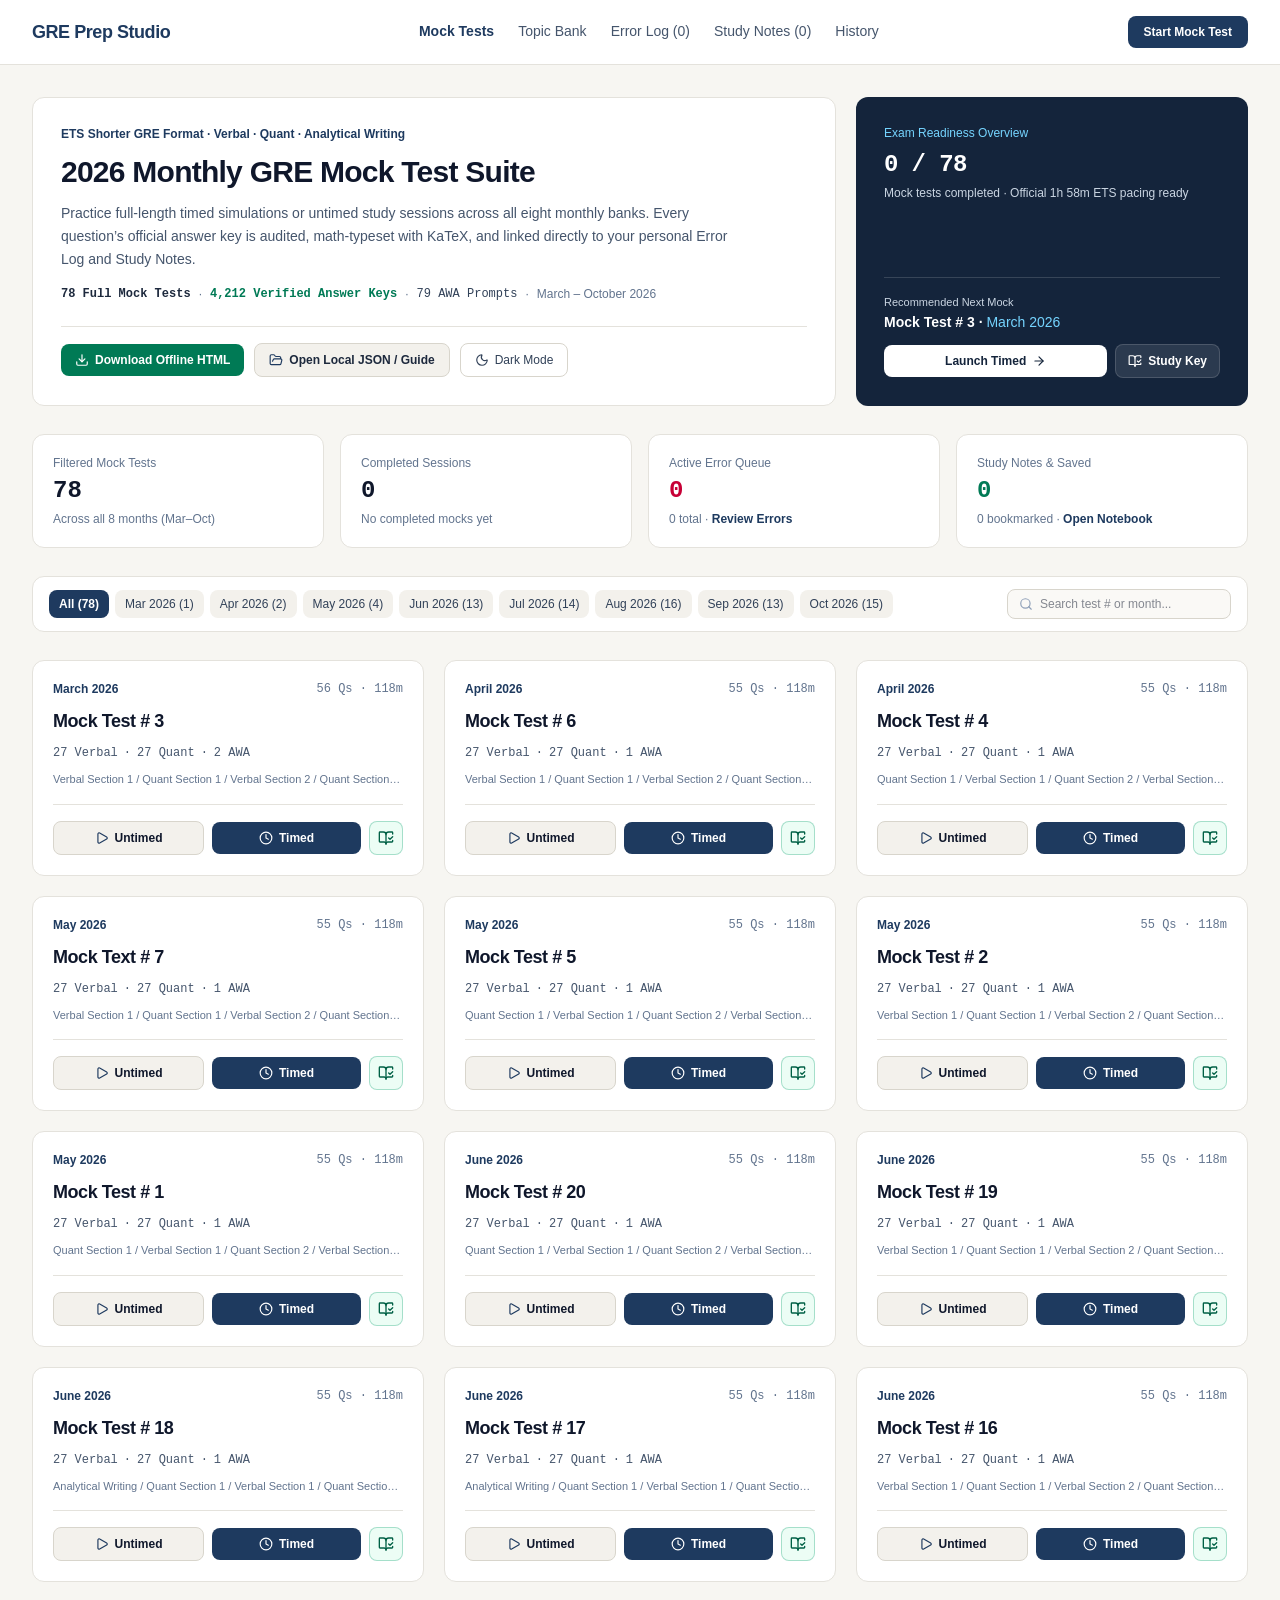
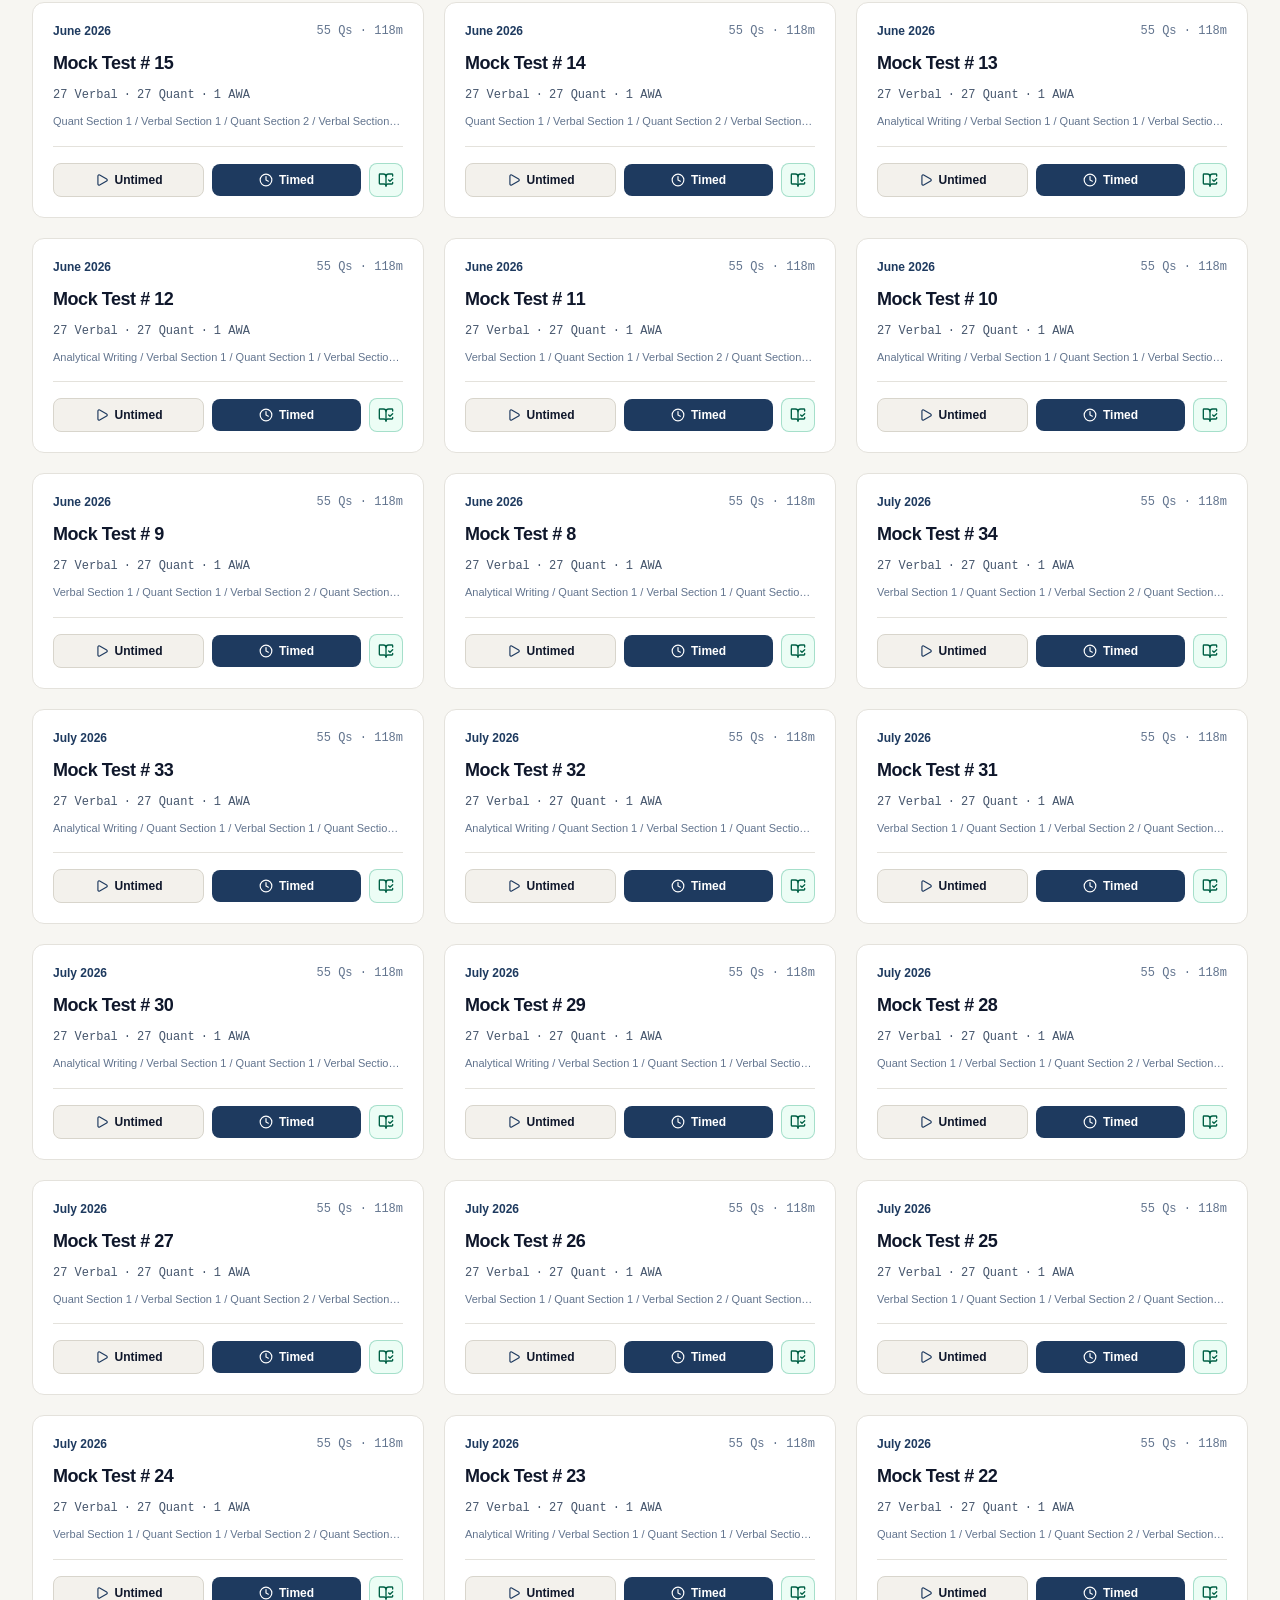
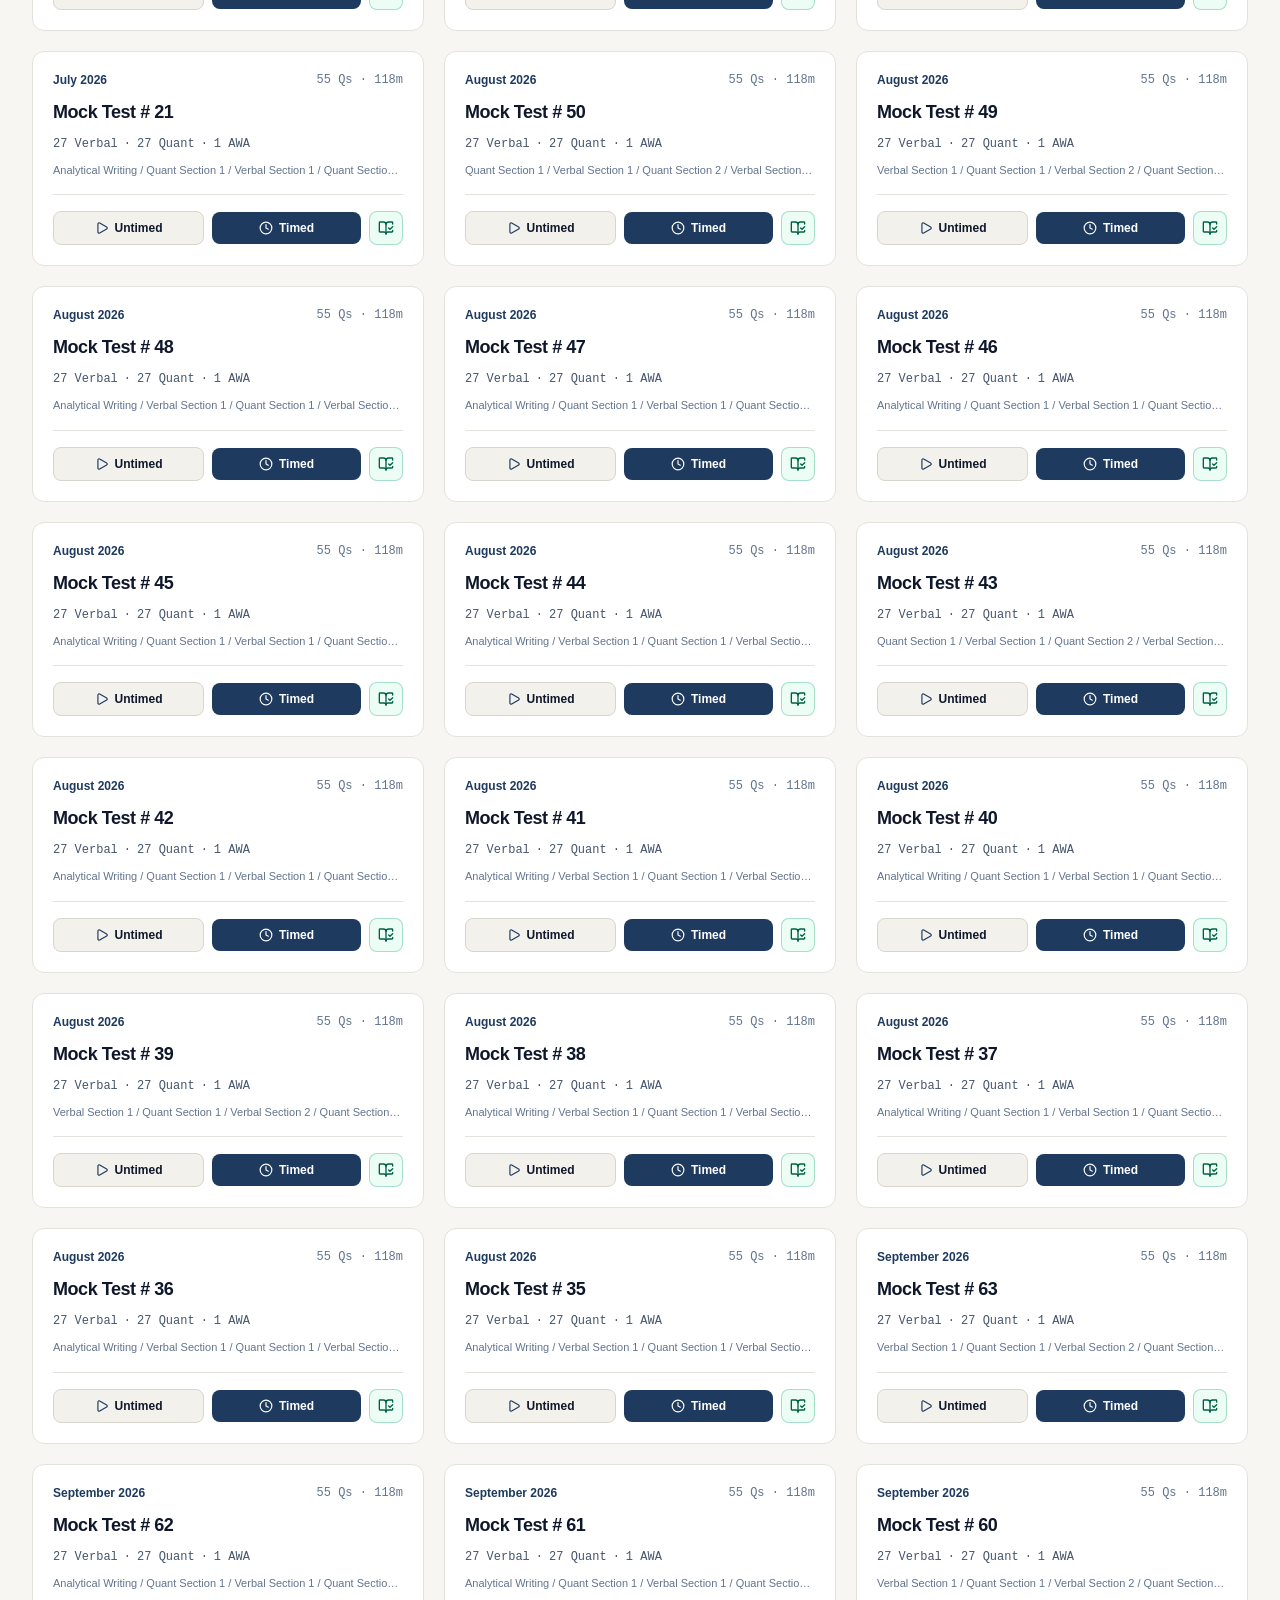
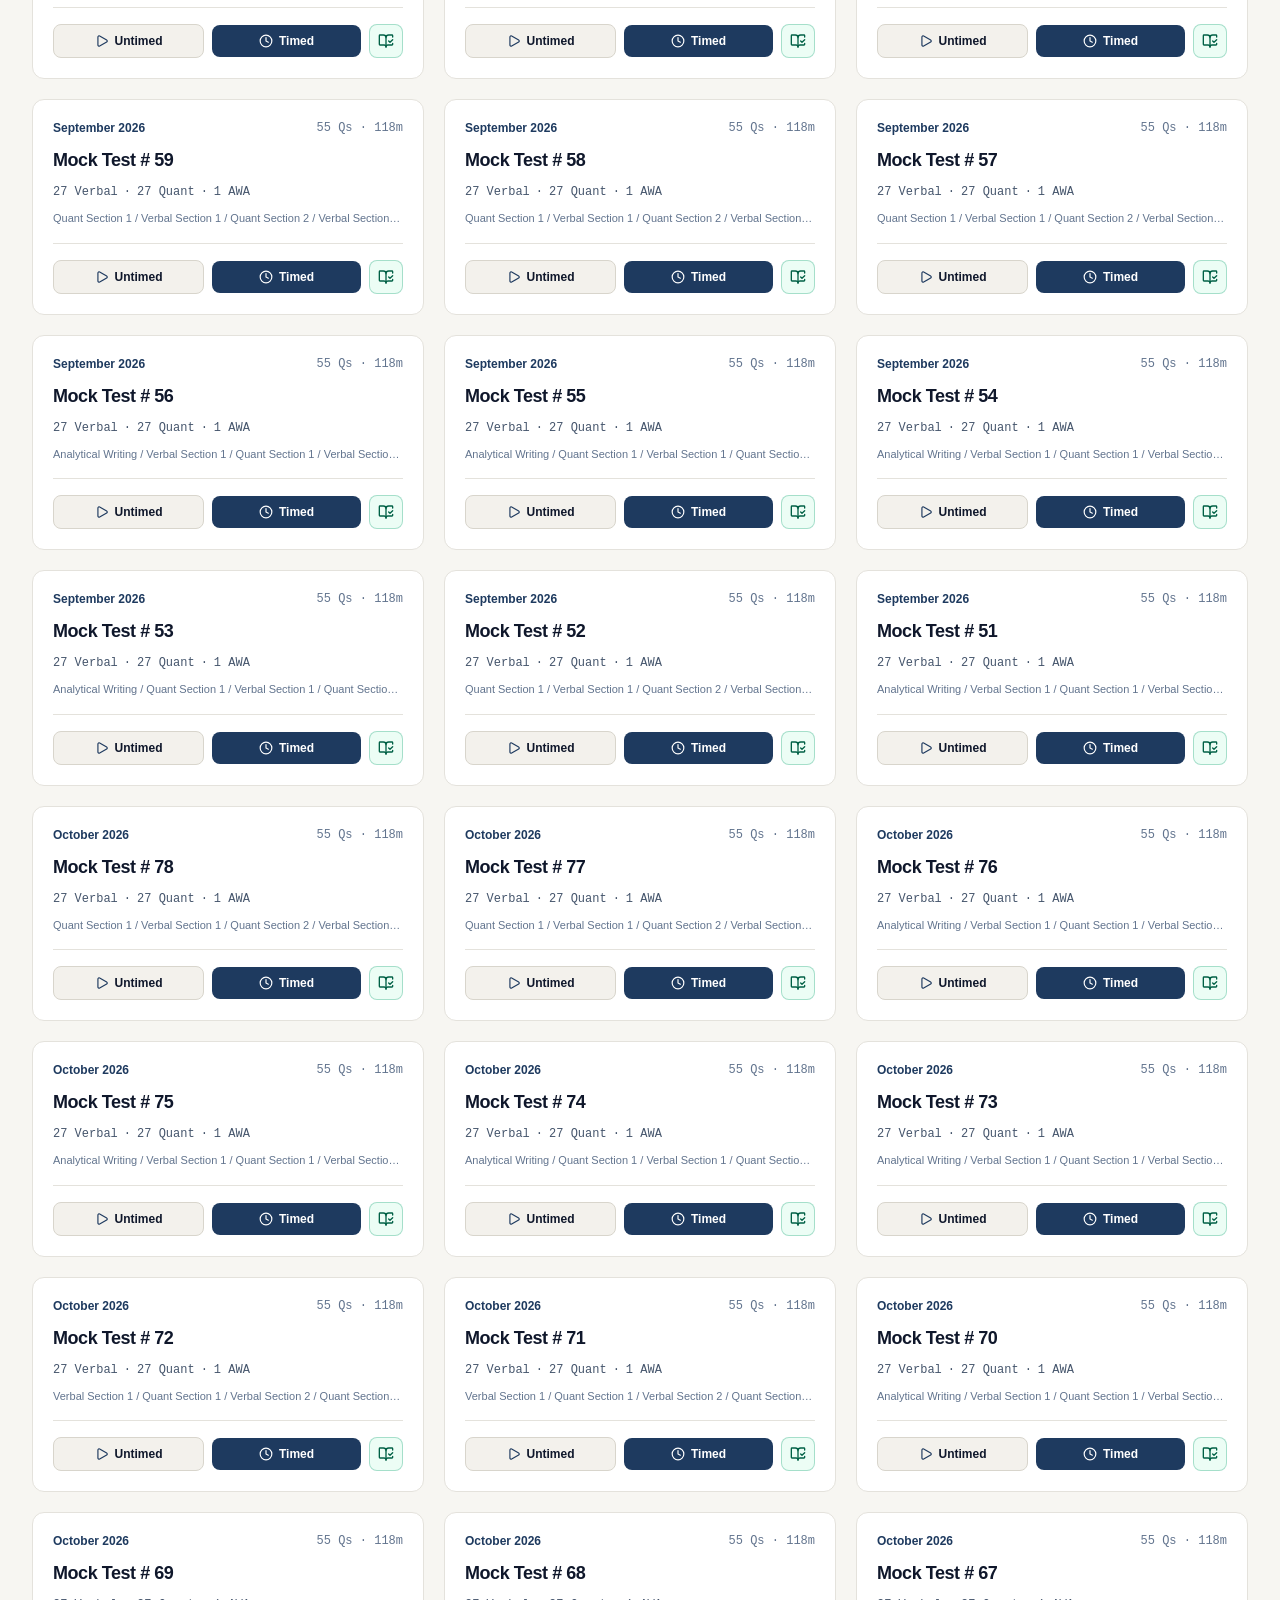
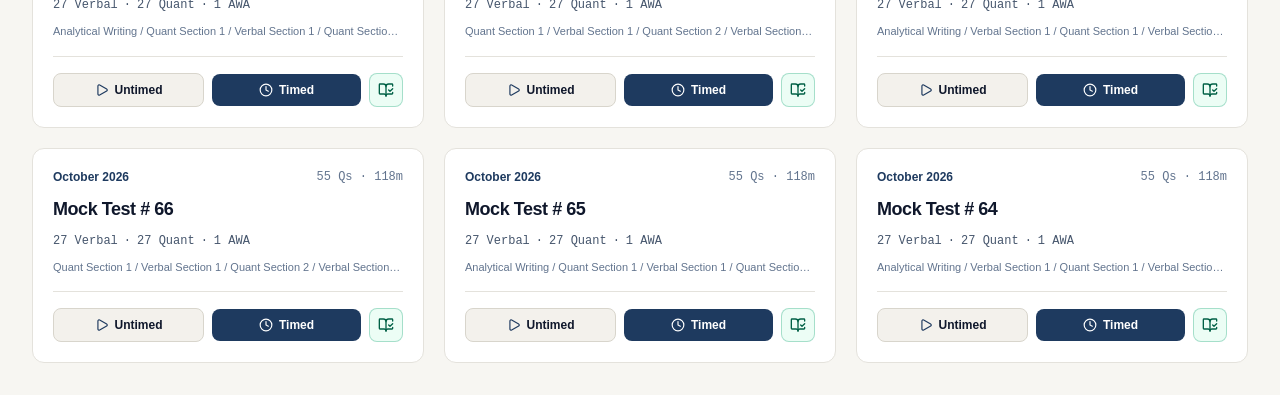
